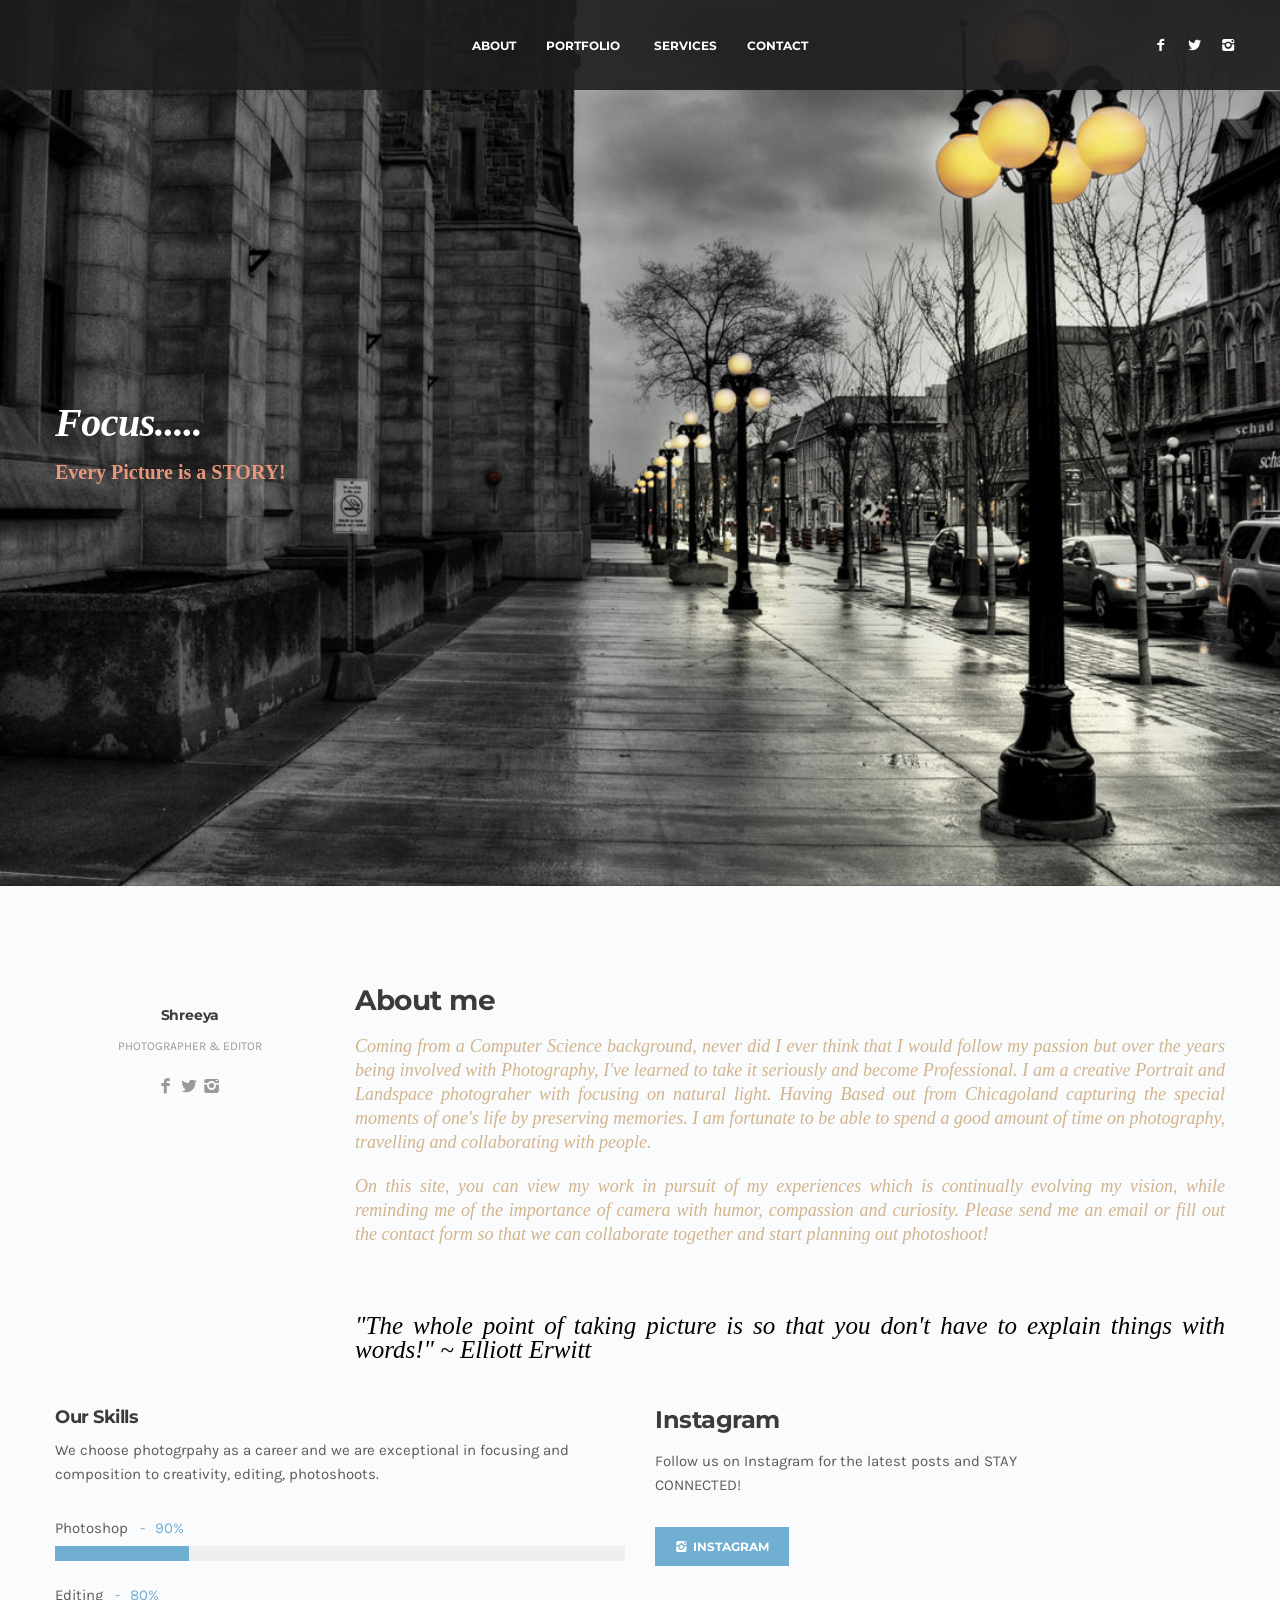
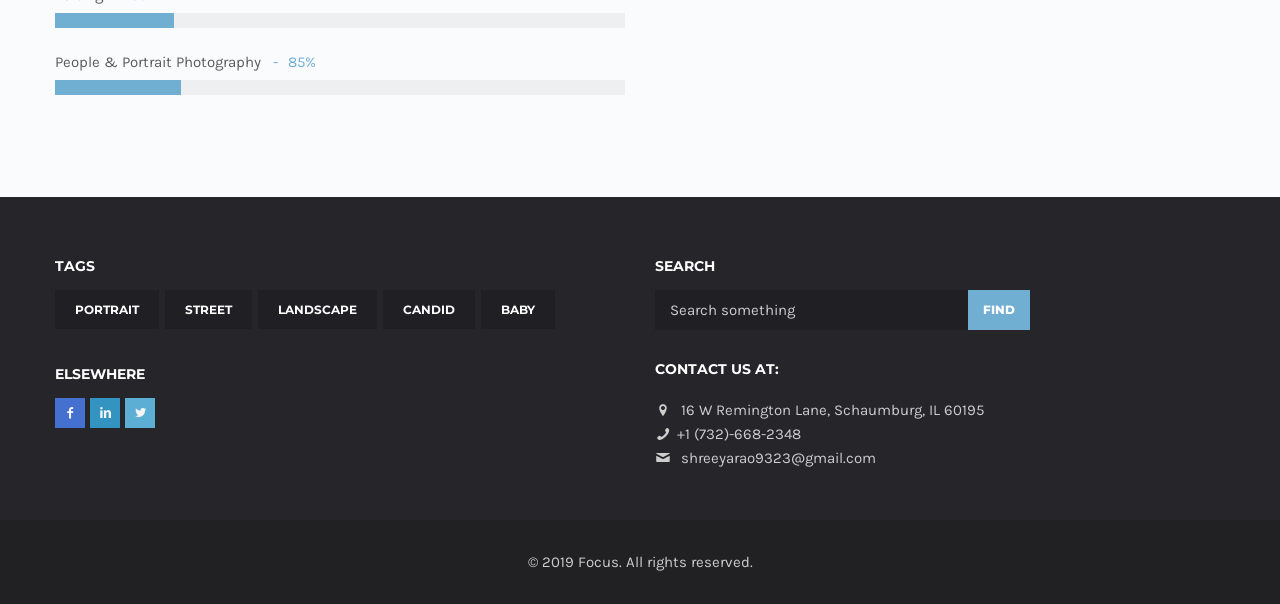
==== index.html @ b7069406 "Update index.html" ====
<!DOCTYPE html>
<html lang="en">
<head>
<meta charset="utf-8">
<meta name="viewport" content="width=device-width, initial-scale=1.0">
<meta name="description" content="">
<meta name="author" content="">
<link rel="shortcut icon" href="style/images/letter.jpg">
<title>Focus</title>
<!-- Bootstrap core CSS -->
<link href="style/css/bootstrap.min.css" rel="stylesheet">
<link href="style/css/plugins.css" rel="stylesheet">
<link href="style.css" rel="stylesheet">
<link href="style/css/color/blue.css" rel="stylesheet">
<link href='http://fonts.googleapis.com/css?family=Montserrat:400,700' rel='stylesheet' type='text/css'>
<link href='http://fonts.googleapis.com/css?family=Karla:400,400italic,700,700italic' rel='stylesheet' type='text/css'>
<link href="style/type/icons.css" rel="stylesheet">
<!-- HTML5 shim and Respond.js for IE8 support of HTML5 elements and media queries -->
<!-- WARNING: Respond.js doesn't work if you view the page via file:// -->
<!--[if lt IE 9]>
<script src="https://oss.maxcdn.com/html5shiv/3.7.2/html5shiv.min.js"></script>
<script src="https://oss.maxcdn.com/respond/1.4.2/respond.min.js"></script>
<![endif]-->
</head>
<body>
<div id="preloader"><div class="textload">Loading</div><div id="status"><div class="spinner"></div></div></div>
<main class="body-wrapper">
  <nav class="navbar solid dark">
    <div class="navbar-header">
      <div class="basic-wrapper"> 
       <div class="navbar-brand"> <a href="index.html"><img src="style/images/logomaker.jpg" srcset="style/images/logomaker.jpg 1x, style/images/logomaker.jpg 2x" class="logo-light" alt="" /><img src="style/images/logomaker.jpg" srcset="style/images/logomaker.jpg 1x, style/images/logomaker.jpg 2x" class="logo-dark" alt="" /></a> </div>
        <a class="btn responsive-menu" data-toggle="collapse" data-target=".navbar-collapse"><i></i></a>
      </div>
      <!-- /.basic-wrapper -->  
    </div>
    <!-- /.navbar-header -->
    <div class="collapse navbar-collapse">
      <ul class="nav navbar-nav">
        <li><a href="index.html">About</a>
        <li class="dropdown"><a href="portfolio.html" class="dropdown-toggle js-activated" data-toggle="dropdown">Portfolio <span class="caret"></span></a>
          <ul class="dropdown-menu">
            <li><a href="portrait.html">PORTRAIT</a></li>
            <li><a href="landscape.html">LANDSCAPE</a></li>
            <li><a href="candid.html">CANDID</a></li>
            <li><a href="baby.html">BABY</a></li>
            <li><a href="street.html">STREET</a></li>
          
          </ul>
        </li>
        <li><a href="services.html">Services </a>
        <li><a href="contact.html">Contact </a>
        </li>
      </ul>
      <!-- /.navbar-nav --> 
    </div>
    <!-- /.navbar-collapse -->
    
    <div class="social-wrapper">
      <ul class="social naked">
        <li><a href="https://www.facebook.com/shreeya.rao.1"><i class="icon-s-facebook"></i></a></li>
        <li><a href="https://twitter.com/shreeyarao9323"><i class="icon-s-twitter"></i></a></li>
        <li><a href="https://www.instagram.com/focus_every_picture_is_a_story/"><i class="icon-s-instagram"></i></a></li>
      </ul>
      <!-- /.social --> 
    </div>
    <!-- /.social-wrapper --> 
  </nav>
  <!-- /.navbar -->
  
  <div class="post-parallax parallax inverse-wrapper parallax1" style="background-image: url(style/images/art/images.jpg);">
    <div class="container inner text-center">
      <div class="headline text-left">
          <h2 style="font-family: Open sans-serif; color:white; font-style: oblique" >Focus.....</h2>
          <p class="lead" style="font-family: Times New Roman; color:darksalmon"><b>Every Picture is a STORY!</b></p>
      </div>
      <!-- /.headline --> 
    </div>
    <!--/.container --> 
  </div>
  <!--/.parallax --> 
  
  
  
  <div class="light-wrapper">
    <div class="container inner">
      <div class="row">
        <div class="col-sm-3 text-center">
              <div class="row grid-view">
                  <figure><img src="style/images/art/aboutme.jpeg" alt="" /></figure>
                    <h6 class="post-title">Shreeya</h6>
                    <div class="meta">Photographer & Editor</div>
                    <p></p>
          <ul class="social naked bigger text-center">
            <li><a href="https://www.facebook.com/shreeya.rao.1"><i class="icon-s-facebook"></i></a></li>
            <li><a href="https://twitter.com/shreeyarao9323"><i class="icon-s-twitter"></i></a></li>
            <li><a href="https://www.instagram.com/focus_every_picture_is_a_story/"><i class="icon-s-instagram"></i></a></li>
          </ul>
        </div>
        <!-- /column -->
            <!-- /column -->
        
        
      </div>
        
        <div class="col-sm-9">
          <h3 class="section-title">About me</h3>
            <p style="text-align: justify; font-style: italic; font-family: Snell Roundhand; font-size: 18px; color: tan"> Coming from a Computer Science background, never did I ever think that I would follow my passion but over the years being involved with Photography, I've learned to take it seriously and become Professional. I am a creative Portrait and Landspace photograher with focusing on natural light. Having Based out from Chicagoland capturing the special moments of one's life by preserving memories. I am fortunate to be able to spend a good amount of time on photography, travelling and collaborating with people.
            </p>
            <p style="text-align: justify; font-style: italic; font-family: Snell Roundhand; font-size: 18px; color: tan"> On this site, you can view my work in pursuit of my experiences which is continually evolving my vision, while reminding me of the importance of camera with humor, compassion and curiosity. Please send me an email or fill out the contact form so that we can collaborate together and start planning out photoshoot!
            
             </p> <br/> <br/>
<p style="font-family: Brush Script MT; font-size: 25px; text-align: justify; font-style: italic; color: black">"The whole point of taking picture is so that you don't have to explain things with words!" ~ Elliott Erwitt</p>
      </div>
      <!--/.row -->
        </div> <br/>
      <div class="divide8"></div>
      <div class="row">
        <div class="col-sm-6">
          <h3>Our Skills</h3>
          <p> We choose photogrpahy as a career and we are exceptional in focusing and composition to creativity, editing, photoshoots.</p>
          <div class="divide10"></div>
          <ul class="progress-list">
            <li>
              <p>Photoshop <em>90%</em></p>
              <div class="progress plain">
                <div class="bar" data-width="90"></div>
              </div>
            </li>
            <li>
              <p>Editing <em>80%</em></p>
              <div class="progress plain">
                <div class="bar" data-width="80"></div>
              </div>
            </li>
            <li>
              <p>People & Portrait Photography <em>85%</em></p>
              <div class="progress plain">
                <div class="bar" data-width="85"></div>
              </div>
            </li>
          </ul>
          <!-- /.progress-list --> 
        </div>
        <!--/column -->
       
          <div class="col-sm-4">
          <h2>Instagram</h2>
          <p>Follow us on Instagram for the latest posts and STAY CONNECTED!</p>
          <div class="divide10"></div>
           <a href="https://www.instagram.com/focus_every_picture_is_a_story/" class="btn btn-icon"><i class="icon-s-instagram"></i> Instagram</a> </div>
        </div>
        <!--/column -->
    
        
        <!--/column -->
      </div>
      <!--/.row --> 
    </div>
    <!--/.container --> 

  
  
  <footer class="footer inverse-wrapper">
    <div class="container inner">
    <div class="row">
        <div class="col-sm-6">
          <div class="widget">
            <h4 class="widget-title">Tags</h4>
            <ul class="tag-list">
              <li><a href="portrait.html" class="btn">Portrait</a></li>
              <li><a href="street.html" class="btn">Street</a></li>
              <li><a href="landscape.html" class="btn">Landscape</a></li>
              <li><a href="candid.html" class="btn">Candid</a></li>
              <li><a href="baby.html" class="btn">Baby</a></li>
            </ul>
          </div>
          <!-- /.widget -->
          
          <div class="widget">
            <h4 class="widget-title">Elsewhere</h4>
            <ul class="social">
              <li><a href="https://www.facebook.com/shreeya.rao.1"><i class="icon-s-facebook"></i></a></li>
              <li><a href="https://www.linkedin.com/in/shreeya-tataji-72ab02a2/"><i class="icon-s-linkedin"></i></a></li>
                <li><a href="https://twitter.com/shreeyarao9323"><i class="icon-s-twitter"></i></a></li>
            </ul>
            <!-- .social --> 
            
          </div>
        </div>
        <!-- /column -->

        <div class="col-sm-4">
          <div class="widget">
            <h4 class="widget-title">Search</h4>
            <form class="searchform" method="get">
              <input type="text" id="s2" name="s" value="Search something" onfocus="this.value=''" onblur="this.value='Search something'">
              <button type="submit" class="btn btn-default">Find</button>
            </form>
          </div>
          <!-- /.widget -->
          <div class="widget">
            <h4 class="widget-title">Contact us at:</h4>
            <p></p>
            <div class="contact-info"> <i class="icon-location"></i> 16 W Remington Lane, Schaumburg, IL 60195<br />
              <i class="icon-phone"></i>+1 (732)-668-2348 <br />
              <i class="icon-mail"></i> <a href="first.last@email.com">shreeyarao9323@gmail.com</a> </div>
          </div>
          <!-- /.widget --> 
          
        </div>
        <!-- /column --> 
      </div>
      
        
      </div>
      <!-- /.row --> 
   
    <!-- .container -->
    
    <div class="sub-footer">
      <div class="container inner">
        <p class="text-center">© 2019 Focus. All rights reserved.</p>
      </div>
      <!-- .container --> 
    </div>
    <!-- .sub-footer --> 
  </footer>
  <!-- /footer --> 
  
</main>
<!--/.body-wrapper --> 
<script src="style/js/jquery.min.js"></script> 
<script src="style/js/bootstrap.min.js"></script> 
<script src="style/js/plugins.js"></script> 
<script src="style/js/classie.js"></script> 
<script src="style/js/jquery.themepunch.tools.min.js"></script> 
<script src="style/js/scripts.js"></script>
</body>
</html>
---- style.css ----
/*-------------------------------------------------------------------------------------
Theme Name:	Lydia
Theme URI: 	http://themes.iki-bir.com/lydia
Version:	1.0.5
Author:		elemis
-------------------------------------------------------------------------------------*/
/*-------------------------------------------------------------------------------------
[TABLE OF CONTENTS]

	00. RESET
	01. GENERAL
	02. BUTTON
	03. NAVBAR
	04. STICKY NAVBAR
	05. REVOLUTION SLIDER
	06. OWL CAROUSEL
	07. SWIPER
	08. CUBE PORTFOLIO
	09. BASIC GALLERY
	10. SLIDE PORTFOLIO
	11. PORTFOLIO POSTS
	12. PARALLAX
	13. VIDEO PARALLAX
	14. BLOG
	15. WIDGETS
	16. THUMBNAIL OVERLAY
	17. PROGRESS BAR
	18. FEATURES
	19. FACTS
	20. TABS
	21. ACCORDION / TOGGLE
	22. PRICING & TABLES
	23. TOOLTIP
	24. TESTIMONIALS
	25. COMMENTS
	26. FORMS
	27. SOCIAL ICONS
	28. FANCYBOX
	29. FONT ICON PAGES
	30. DIVIDERS
	31. RESPONSIVE
	
	font-family: 'Karla', sans-serif;
	font-family: 'Montserrat', sans-serif;
	text: #5b5b5b
	hover: #70aed2
	headings: #3b3b3b
	
-------------------------------------------------------------------------------------*/
/*-----------------------------------------------------------------------------------*/
/*	00. RESET
/*-----------------------------------------------------------------------------------*/
*,
*:before,
*:after {
    -webkit-box-sizing: border-box;
    -moz-box-sizing: border-box;
    box-sizing: border-box;
}
:focus {
    outline: 0 !important
}
.fit-vids-style {
    display: none
}
figure {
    margin: 0;
    padding: 0;
}
figure img {
    height: auto;
    width: 100%;
    max-width: 100%;
}
iframe {
    border: none
}
::selection {
    background: #cee2ef; /* Safari */
    color: #2f2f2f;
}
::-moz-selection {
    background: #cee2ef; /* Firefox */
    color: #2f2f2f;
}
@-webkit-keyframes rotation { 
	from {
	    -webkit-transform: rotate(0deg)
	}
	to {
	    -webkit-transform: rotate(359deg)
	}
}
@-moz-keyframes rotation { 
	from {
	    -moz-transform: rotate(0deg)
	}
	to {
	    -moz-transform: rotate(359deg)
	}
}
@-o-keyframes rotation { 
	from {
	    -o-transform: rotate(0deg)
	}
	to {
	    -o-transform: rotate(359deg)
	}
}
@keyframes rotation { 
	from {
	    transform: rotate(0deg)
	}
	to {
	    transform: rotate(359deg)
	}
}
#preloader {
    position: fixed;
    top: 0;
    left: 0;
    right: 0;
    bottom: 0;
    background-color: #f9f9f9;
    z-index: 9999999;
}
#status {
    width: 40px;
    height: 40px;
    position: absolute;
    left: 50%;
    top: 50%;
    margin: -20px 0 0 -20px;
}
.spinner {
    height: 40px;
    width: 40px;
    position: relative;
    -webkit-animation: rotation .8s infinite linear;
    -moz-animation: rotation .8s infinite linear;
    -o-animation: rotation .8s infinite linear;
    animation: rotation .8s infinite linear;
    border-left: 3px solid rgba(112,174,210,.15);
    border-right: 3px solid rgba(112,174,210,.15);
    border-bottom: 3px solid rgba(112,174,210,.15);
    border-top: 3px solid rgba(112,174,210,.8);
    border-radius: 100%;
}
#preloader .textload {
	width: 100%;
	position: absolute;
	top: calc(50% + 30px);
	left: 0;
	text-transform: uppercase;
	text-align: center;
	color: #70aed2;
	font-family: 'Montserrat', sans-serif;
}
.icon img {
    width: 100%;
    height: 100%;
}
video::-webkit-media-controls-start-playback-button {
    display: none!important;
    -webkit-appearance: none;
}
/*-----------------------------------------------------------------------------------*/
/*	01. GENERAL
/*-----------------------------------------------------------------------------------*/
body {
    overflow-x: hidden;
    font-size: 15px;
    font-weight: normal;
    -webkit-font-smoothing: antialiased;
    -moz-osx-font-smoothing: grayscale;
    -webkit-text-size-adjust: 100%;
    color: #5b5b5b;
    font-family: 'Karla', sans-serif;
    background: #fafbfc;
}
.container {
    padding-right: 0;
    padding-left: 0;
}
body,
li,
address {
    line-height: 24px
}
input,
button,
select,
textarea {
    font-family: inherit;
    font-size: 18px;
    font-weight: normal;
}
p {
    margin: 0 0 20px
}
a {
    color: #70aed2;
    transition: all 150ms ease-in;
}
a.line:hover {
    border-bottom: 1px solid #70aed2;
    transition: all 150ms ease-in;
}
a:hover,
a:focus {
    color: #70aed2;
    text-decoration: none;
}
h1,
h2,
h3,
h4,
h5,
h6 {
    margin-top: 0;
    color: #3b3b3b;
    margin-bottom: 10px;
    font-weight: 700;
    letter-spacing: -0.5px;
    font-family: 'Montserrat', sans-serif;
}
h1 {
    font-size: 28px;
    line-height: 32px;
    margin-bottom: 15px;
}
h2 {
    font-size: 24px;
    line-height: 28px;
    margin-bottom: 15px;
}
h3 {
    font-size: 18px;
    line-height: 22px;
}
h4 {
    font-size: 16px;
    line-height: 20px;
    margin-bottom: 7px;
    letter-spacing: -0.2px;
}
h5 {
	font-size: 15px;
	line-height: 19px;
	letter-spacing: -0.2px;
}
h6 {
	font-size: 14px;
	line-height: 18px;
	letter-spacing: -0.2px;
}
h1.post-title,
h2.post-title {
    font-size: 20px
}
h4.post-title {
    margin-bottom: 3px;
}
.image-grid h4.post-title {
	margin: 0;
}
.post-title a {
    color: #3b3b3b
}
.post-title a:hover {
    color: #70aed2
}
.section-title.text-center {
    text-align: center;
    margin-left: auto;
    margin-right: auto;
}
.section-title {
    font-size: 28px;
    line-height: 28px;
    margin-bottom: 20px;
}
.section-title span {
	color: #70aed2
}
.headline {
	margin-bottom: 0px;
}
.headline h2 {
    font-size: 40px;
    line-height: 45px;
}
.headline p {
    margin: 0;
}
.lead {
	font-size: 20px;
	line-height: 25px;
	font-weight: normal;
}
.inner {
    padding-top: 100px;
    padding-bottom: 80px;
}
.inner2 {
    padding-top: 70px;
    padding-bottom: 70px;
}

.inner3{
   padding-top: 20px;
    padding-bottom: 20px; 
}
footer .inner {
    padding-top: 60px;
    padding-bottom: 50px;
}
.meta,
.meta a,
.more {
    color: #999999;
    font-size: 12px;
    text-transform: uppercase;
}
.more {
	font-size: 13px;
	line-height: 1;
}
.more:after {
	content: "→";
	padding-left: 5px;
}
.meta a:hover,
.more:hover {
	color: #70aed2
}
.meta {
    display: block;
    margin-bottom: 10px;
}
.meta span:before {
    content: "/";
    padding: 0 10px;
    color: #b5b5b5;
}
.meta span:first-child:before {
    display: none
}
.meta.tags {
    margin: 0 !important;
}
.meta.tags a:before {
    content: "#";
    display: inline;
}
h2.post-title + .meta {
	margin-top: -10px;
}
.post h2.post-title + .meta {
	margin-top: 0;
}
.thin {
    width: 85%;
    margin: 0 auto;
}
.light-wrapper {
	background: #fafbfc;
}
.dark-wrapper {
	background: #f2f5f7;
}
.inverse-wrapper {
    background: #26262a;
    color: #cdcdcd;
    position: relative;
}
.sub-footer {
    background: #212124;
}
.sub-footer p {
    margin: 0;
}
.sub-footer .inner {
	padding-top: 30px;
	padding-bottom: 30px;
}
.inverse-wrapper h1,
.inverse-wrapper h2,
.inverse-wrapper h3,
.inverse-wrapper h4,
.inverse-wrapper h5,
.inverse-wrapper h6 {
    color: #fff
}
.inverse-wrapper .section-title.text-center:after {
    color: inherit
}
hr {
    border: 0;
    border-bottom: 1px solid rgba(0,0,0,0.1);
    padding-top: 100px;
    margin-bottom: 100px;
    box-shadow: none;
}
ul {
    padding: 0 0 0 18px
}
ol {
    padding: 0 0 0 20px
}
ul,
ol {
    margin-bottom: 15px
}
ul.circled {
    padding: 0;
    list-style: none;
}
ul.circled li:before {
    content: '●';
    margin-right: 10px;
    font-weight: normal;
    vertical-align: top;
    display: inline-block;
    color: #70aed2;
    font-size: 11px;
}
.col-image {
    padding: 0px;
    position: relative;
}
.col-image .bg-wrapper {
    overflow: hidden;
    position: absolute;
    height: 100%;
    padding: 0px;
    top: 0px;
}
.col-image .inner-col {
    padding-top: 90px;
    padding-bottom: 90px;
}
.bg-holder {
    position: absolute;
    top: 0px;
    left: 0px;
    width: 100%;
    height: 100%;
    background-size: cover !important;
    background-position: center center !important;
}
#map {
    height: 400px
}
.contact-info {
    margin: 0;
    padding: 0;
    list-style: none;
}
.contact-info li {
    display: inline-block;
    margin: 0 10px;
}
.contact-info i {
    margin-right: 7px;
    color: #70aed2;
}
.contact-info a {
    color: inherit
}
.contact-info a:hover {
    color: #70aed2
}
footer .post-list {
    list-style: none;
    margin: 0;
    padding: 0;
}
footer .post-list li {
    margin-top:20px;
}
footer .post-list li:first-child {
    margin: 0;
}
footer .post-list li h6 {
	    font: inherit;
    font-size: 14px;
    line-height: 25px;
    letter-spacing: normal;
    text-transform: none;

    margin: 0;
}
footer .meta {
    color: #838383
}
footer a {
    color: #cdcdcd
}
footer .copyright {
    margin: 0
}
footer .contact-info i,
footer ul.circled li:before {
    color: inherit
}
.alert-success {
    border-color: #c0d6ae
}
.alert-info {
    border-color: #a3d5df
}
.alert-warning {
    border-color: #eddebf
}
.alert-danger {
    border-color: #ddb8be
}
.dropcap {
    font-weight: 800;
    display: block;
    float: left;
    font-size: 49px;
    padding: 0;
    margin: 0;
    margin: 12px 8px 0 0;
    text-transform: uppercase;
}

.classname {
	font-family: 'Montserrat', sans-serif;
}

.classname {
	font-family: 'Karla', sans-serif;
}
/*-----------------------------------------------------------------------------------*/
/*	02. BUTTON
/*-----------------------------------------------------------------------------------*/
.btn,
.vanilla-form label.custom-select span {
    color: #FFF !important;
    background: #70aed2;
    border: 0;
    margin-bottom: 10px;
    margin-right: 4px;
    font-size: 12px;
    line-height: 1;
    padding: 14px 20px 13px;
    font-weight: 700;
    text-shadow: none;
    text-transform: none;
    transition: all 150ms ease-in;
    box-shadow: none;
    border-radius: 0;
    text-transform: uppercase;
    display: inline-block;
    font-family: 'Montserrat', sans-serif;
}
.navigation .btn {
    margin-bottom: 0
}
.btn.btn-large {
    padding: 15px 23px
}
.btn-load-more + .btn-load-more {
    display: none
}
.btn-icon i {
    margin-right: 3px
}
.text-center .btn {
    margin: 0 4px
}
.btn:hover,
.btn:focus,
.btn:active,
.btn.active {
    background: #62a3c8;
    transition: all 150ms ease-in;
    box-shadow: none;
    border-color: transparent;
}
.btn.btn-blue {
    background: #70aed2
}
.btn.btn-purple {
    background: #7e86b5
}
.btn.btn-pink {
    background: #ce8fad
}
.btn.btn-rose {
    background: #c8627f
}
.btn.btn-green {
    background: #71aaaa
}
.btn.btn-forest {
    background: #72b979
}
.btn.btn-aqua {
    background: #62b8c8
}
.btn.btn-lime {
    background: #afca74
}
.btn.btn-brown {
    background: #ad7b4f
}
.btn.btn-red {
    background: #f0676a
}
.btn.btn-orange {
    background: #f67f44
}
.btn-blue:hover,
.btn-blue:focus,
.btn-blue:active,
.btn-blue.active {
    background: #62a3c8 !important
}
.btn-purple:hover,
.btn-purple:focus,
.btn-purple:active,
.btn-purple.active {
    background: #6e76a1 !important
}
.btn-pink:hover,
.btn-pink:focus,
.btn-pink:active,
.btn-pink.active {
    background: #bb7d9a !important
}
.btn-rose:hover,
.btn-rose:focus,
.btn-rose:active,
.btn-rose.active {
    background: #b75772 !important
}
.btn-green:hover,
.btn-green:focus,
.btn-green:active,
.btn-green.active {
    background: #619b9b !important
}
.btn-forest:hover,
.btn-forest:focus,
.btn-forest:active,
.btn-forest.active {
    background: #62a969 !important
}
.btn-aqua:hover,
.btn-aqua:focus,
.btn-aqua:active,
.btn-aqua.active {
    background: #51a7b6 !important
}
.btn-lime:hover,
.btn-lime:focus,
.btn-lime:active,
.btn-lime.active {
    background: #9eb963 !important
}
.btn-brown:hover,
.btn-brown:focus,
.btn-brown:active,
.btn-brown.active {
    background: #996d46 !important
}
.btn-red:hover,
.btn-red:focus,
.btn-red:active,
.btn-red.active {
    background: #e45558 !important
}
.btn-orange:hover,
.btn-orange:focus,
.btn-orange:active,
.btn-orange.active {
    background: #ea6928 !important
}
/*-----------------------------------------------------------------------------------*/
/*	03. NAVBAR
/*-----------------------------------------------------------------------------------*/
.navbar {
    z-index: 9998;
    border: 0;
    border-radius: 0;
    min-height: inherit;
    width: 100%;
    position: fixed;
    top: 0;
    left: 0;
    margin: 0;
    height: 90px;
    background: transparent;  
    transition: all 0.3s;
    font-family: 'Montserrat', sans-serif;
}
.container>.navbar-header {
    margin-left: 0 !important;
    margin-right: 0 !important;
}
.navbar .navbar-brand {
    padding: 0;
    float: none;
    height: auto;
    position: relative;
    box-shadow: none;
    margin: 0 !important;  
}
.navbar .navbar-brand a {
    transition: none;  
}
.navbar .navbar-collapse {
    padding-right: 0;
    padding-left: 0;
    float: none;
    text-align: center;
    width: 100%;   
}
.navbar .navbar-nav {
    float: none;  
    pointer-events: none;
}
.navbar .navbar-nav > li {
    float: none;
    pointer-events: all;
}
.navbar .navbar-nav > li > a {
    padding: 0;
    font-size: 12px;
    font-weight: 700;
    transition: all 150ms ease-in;
    text-transform: uppercase;
    line-height: 1;
    color: #FFF !important;
    position: relative;  
}
.navbar.light .navbar-nav > li > a,
.navbar.light .btn.responsive-menu {
    color: #3b3b3b !important;
}
.navbar .navbar-nav > li > a:focus,
.navbar .nav > li > a:hover,
.navbar .nav > li.current > a {
    background: none; 
}
.navbar .nav > li.current > a,
.navbar .navbar-nav > li > a:focus,
.navbar .nav > li > a:hover {
    color: #70aed2 !important 
}
.navbar .dropdown-menu {
    padding: 0;
    margin: 0;
    min-width: 150px;
    border: none;
    background: none;
    border-radius: 0;
    box-shadow: none;
    padding-top: 15px;   
}
.navbar .dropdown-menu li {
    background: #26262a;
    border: none;
    border-top: 1px solid rgba(255,255,255,0.08);
}
.navbar .dropdown-menu li:first-child {
    border-top: 2px solid #70aed2
}
.navbar .dropdown-menu li a {
    background: none;
    border: none;
    color: #fff;
    font-size: 11px;
    font-weight: 700;
    letter-spacing: 0;
    text-transform: uppercase;
    padding: 15px 20px 15px;
    line-height: 1;
}
.navbar .dropdown-menu li a:hover,
.navbar .dropdown-menu li a.active {
    padding: 15px 20px 15px;
    filter: none;
    line-height: 1;
}
.navbar .dropdown-menu li a:hover,
.navbar .dropdown-menu li a.active,
.navbar .nav .open > a,
.navbar .nav .open > a:hover,
.navbar .nav .open > a:focus,
.navbar .dropdown-menu > li > a:hover,
.navbar .dropdown-menu > li > a:focus,
.navbar .dropdown-submenu:hover > a,
.navbar .dropdown-submenu:focus > a,
.navbar .dropdown-menu > .active > a,
.navbar .dropdown-menu > .active > a:hover,
.navbar .dropdown-menu > .active > a:focus {
    background: none;
    color: #70aed2;
}
.navbar .nav > li > .dropdown-menu:after {
    display: none
}
.navbar .dropdown-menu > li > a:hover,
.navbar .dropdown-menu > li > a:focus,
.navbar .dropdown-submenu:hover > a,
.navbar .dropdown-submenu:focus > a,
.navbar .dropdown-menu > .active > a,
.navbar .dropdown-menu > .active > a:hover,
.navbar .dropdown-menu > .active > a:focus {
    filter: progid:DXImageTransform.Microsoft.gradient(enabled = false)
}
.caret {
    border-top: 4px solid
}
/* Responsive Menu Button */
.btn.responsive-menu {
    padding: 0;
    margin: 0;
    display: none;
    text-align: center;
    font-size: 22px;
    background: none;
    position: relative;
    z-index: 999999;
}
.btn.responsive-menu:hover,
.btn.responsive-menu:focus,
.btn.responsive-menu:active,
.btn.responsive-menu.active {
	background: none !important
}
.btn.responsive-menu i {
    margin: 0
}
.btn.responsive-menu i:before {
    content: '\f0c9';
    font-family: 'fontello';
    display: inline-block;
    font-style: normal;
    font-weight: normal;
    margin-right: 0;
    text-align: center;
}
.btn.responsive-menu.opn i:before {
    content: '\e819'
}
/*-----------------------------------------------------------------------------------*/
/*	04. STICKY NAVBAR
/*-----------------------------------------------------------------------------------*/
.navbar.fixed {
    background: rgba(29,29,33,0.8) !important;
    height: 70px;
}
.navbar.solid {
    background: rgba(29,29,33,0.9);
}
.navbar.solid.light {
	background: #FFF;
}
.navbar.fixed.light {
	background: rgba(255,255,255,0.9) !important;
	border-bottom: 1px solid rgba(29,29,33,0.12);
}
.navbar .navbar-brand img.logo-dark,
.navbar.solid.dark .navbar-brand img.logo-dark,
.navbar.solid.light .navbar-brand img.logo-light {
    display: none
}
.navbar .navbar-brand img.logo-light,
.navbar.solid.light .navbar-brand img.logo-dark,
.navbar.solid.dark .navbar-brand img.logo-light {
    display: inline-block
}
.navbar.fixed.light .navbar-brand img.logo-light {
    display: none
}
.navbar.fixed.light .navbar-brand img.logo-dark {
    display: inline-block
}
.navbar.fixed .navbar-collapse {
    line-height: 70px;
}
/*-----------------------------------------------------------------------------------*/
/*	05. REVOLUTION SLIDER
/*-----------------------------------------------------------------------------------*/
.tp-fullwidth-container,
.tp-fullscreen-container,
.tp-banner-container {
    width: 100% !important;
    position: relative;
    padding: 0;
}
.revolution {
    z-index: 998
}
.revolution.tp-banner-container {
	z-index: 996;
}
.revolution btn {
    font-size: 13px
}
.revolution ul {
    display: none;
    margin: 0;
    list-style: none;
}
.revolution .tp-caption h1 {
    margin: 0;
}
.revolution .tp-caption {
    color: #efefef
}
.revolution .tp-caption.large {
    font-size: 55px;
    line-height: 65px;
    font-weight: 700;
    font-family: 'Montserrat', sans-serif;
}
.revolution .tp-caption.medium {
    font-size: 28px;
    line-height: 36px;
}
.tp-leftarrow.default,
.tp-rightarrow.default {
    z-index: 100;
    cursor: pointer;
    position: relative;
    top: 50% !important;
    -webkit-transition: all 150ms ease-in;
    -o-transition: all 150ms ease-in;
    -moz-transition: all 150ms ease-in;
    color: rgba(255,255,255,0.75);
    padding: 0;
    text-align: center;
    font-size: 40px;
    line-height: 1;
}
.tparrows:before {
    font-family: 'fontello';
    font-style: normal;
    font-weight: normal;
    speak: none;
    display: inline-block;
    text-decoration: inherit;
    text-align: center;
    vertical-align: middle;
}
.tp-leftarrow.default {
    margin-left: 20px;
}
.tp-rightarrow.default {
    margin-right: 20px;
}
.tp-leftarrow.default:before {
    content: '\e765';
}
.tp-rightarrow.default:before {
    content: '\e766';
}
.tparrows:hover {
    color: rgba(255,255,255,1);
}
.tp-bullets {
    bottom: 30px !important
}
.tp-bullets.simplebullets.round .bullet {
    margin-left: 5px;
    border-radius: 100%;
    border: 2px solid rgba(255,255,255,0.9);
    width: 14px;
    height: 14px;
    transition: all 150ms ease-in;
    background: none;
}
.tp-bullets.simplebullets.round .bullet.selected,
.tp-bullets.simplebullets.round .bullet:hover {
    background: rgba(255,255,255,0.9)
}
.tp-bullets.hidebullets {
    -ms-filter: "progid:DXImageTransform.Microsoft.Alpha(Opacity=0)";
    -moz-opacity: 0;
    -khtml-opacity: 0;
    opacity: 0;
}
.tp-loader.spinner0 {
    background: none !important;
    height: 40px;
    width: 40px;
    -webkit-animation: rotation .8s infinite linear;
    -moz-animation: rotation .8s infinite linear;
    -o-animation: rotation .8s infinite linear;
    animation: rotation .8s infinite linear;
    border-left: 3px solid rgba(112,174,210,.15);
    border-right: 3px solid rgba(112,174,210,.15);
    border-bottom: 3px solid rgba(112,174,210,.15);
    border-top: 3px solid rgba(112,174,210,.8);
    border-radius: 100%;
    margin: -20px -20px;
    top: 50%;
    left: 50%;
    z-index: 1000;
    position: absolute;
    box-shadow: none;
    -webkit-box-shadow: none;
}
.tp-bannertimer {
    width: 100%;
    height: 10px;
    background: url(style/images/timer.png);
    position: absolute;
    z-index: 200;
}
.tp-dottedoverlay.twoxtwo {
    background: rgba(29,29,33,0.4)
}
/*-----------------------------------------------------------------------------------*/
/* 	06. OWL CAROUSEL
/*-----------------------------------------------------------------------------------*/
.owl-carousel {
    position: relative
}
.owl-carousel .item {
    padding-bottom: 1px;
}
.owl-controls .owl-nav {
    position: absolute;
    top: 50%;
    margin-top: -13px;
    width: 100%;
}
.carousel.portfolio .owl-nav {
    margin: 0;
    top: 110px;
}
.carousel.blog .owl-nav {
    margin: 0;
    top: 106px;
}
.owl-carousel .owl-item .steps-item .icon img {
    width: auto;
    margin: 0 auto;
}
.owl-nav .owl-prev,
.owl-nav .owl-next {
    z-index: 100;
    cursor: pointer;
    position: absolute;
    transition: all 150ms ease-in;
    background: none;
    color: rgba(255,255,255,0.75);
    font-size: 35px;
    width: auto;
    height: auto;
}
.owl-nav .owl-prev:before,
.owl-nav .owl-next:before {
    font-family: 'fontello';
    font-style: normal;
    font-weight: normal;
    speak: none;
    display: inline-block;
    text-decoration: inherit;
    text-align: center;
}
.owl-carousel .owl-nav .owl-prev {
    left: 15px
}
.owl-carousel .owl-nav .owl-next {
    left: auto;
    right: 15px;
}
.owl-nav .owl-prev:before {
    content: '\e765';
}
.owl-nav .owl-next:before {
    content: '\e766';
}
.owl-nav .owl-prev:hover,
.owl-nav .owl-next:hover {
    color: rgba(255,255,255,1);
}
.owl-theme .owl-controls {
    margin-top: 10px;
    text-align: center;
    -webkit-tap-highlight-color: transparent;
}
.clients .owl-controls,
.blog-carousel .owl-controls {
	margin: 0;
}
.owl-theme .owl-dots {
    pointer-events: auto;
    position: absolute;
    width: 100%;
    bottom: 10px;
    cursor: pointer;
    z-index: 2;
    transition: all 150ms ease-in;
}
.owl-theme .owl-dots .owl-dot {
    display: inline-block;
    zoom: 1;
    *display: inline;
}
.owl-theme .owl-dots .owl-dot span {
    margin: 0 3px;
    display: block;
    border-radius: 100%;
    border: 2px solid rgba(255,255,255,0.9);
    width: 14px;
    height: 14px;
    transition: all 150ms ease-in;
}
.owl-theme .owl-dots .owl-dot.active span,
.owl-theme .owl-dots .owl-dot:hover span {
    background: rgba(255,255,255,0.9)
}
figure .link-out {
    position: absolute;
    right: 10px;
    bottom: 10px;
    background: rgba(0,0,0,0.45);
    color: #f7f7f7;
    line-height: 1;
    padding: 10px;
    font-weight: 300;
    opacity: 0;
}
figure:hover .link-out {
    opacity: 1
}
figure .link-out:hover {
    background: rgba(0,0,0,0.7);
    color: #f7f7f7;
}
/*-----------------------------------------------------------------------------------*/
/*	07. SWIPER
/*-----------------------------------------------------------------------------------*/
.swiper-container {
    margin: 0 auto;
    position: relative;
    overflow: hidden;
    -webkit-backface-visibility: hidden;
    -moz-backface-visibility: hidden;
    -ms-backface-visibility: hidden;
    -o-backface-visibility: hidden;
    backface-visibility: hidden;
    z-index: 1;
    -webkit-box-sizing: content-box;
    -moz-box-sizing: content-box;
    box-sizing: content-box;
}
.swiper {
    position: relative;
    width: 100%;
    -webkit-transition-property: -webkit-transform, left, top;
    -webkit-transition-duration: 0s;
    -webkit-transform: translate3d(0px,0,0);
    -webkit-transition-timing-function: ease;
    -moz-transition-property: -moz-transform, left, top;
    -moz-transition-duration: 0s;
    -moz-transform: translate3d(0px,0,0);
    -moz-transition-timing-function: ease;
    -o-transition-property: -o-transform, left, top;
    -o-transition-duration: 0s;
    -o-transform: translate3d(0px,0,0);
    -o-transition-timing-function: ease;
    -o-transform: translate(0px,0px);
    -ms-transition-property: -ms-transform, left, top;
    -ms-transition-duration: 0s;
    -ms-transform: translate3d(0px,0,0);
    -ms-transition-timing-function: ease;
    transition-property: transform, left, top;
    transition-duration: 0s;
    transform: translate3d(0px,0,0);
    transition-timing-function: ease;
    -webkit-box-sizing: content-box;
    -moz-box-sizing: content-box;
    box-sizing: content-box;
}
.swiper-free-mode > .swiper {
    -webkit-transition-timing-function: ease-out;
    -moz-transition-timing-function: ease-out;
    -ms-transition-timing-function: ease-out;
    -o-transition-timing-function: ease-out;
    transition-timing-function: ease-out;
    margin: 0 auto;
}
.swiper .item {
    float: left
}
.swiper-wp8-horizontal {
    -ms-touch-action: pan-y
}
.swiper-wp8-vertical {
    -ms-touch-action: pan-x
}
.swiper-container {
    width: 100%;
    height: 500px;
}
.swiper-container.gallery {
    height: 500px
}
.swiper .item {
    height: 100%;
    -webkit-box-sizing: content-box;
    -moz-box-sizing: content-box;
    box-sizing: content-box;
}
.swiper-wrapper {
    position: relative;
    -webkit-box-sizing: content-box;
    -moz-box-sizing: content-box;
    box-sizing: content-box;
}
.swiper-wrapper .arrow-left,
.swiper-wrapper .arrow-right {
    z-index: 100;
    cursor: pointer;
    position: absolute;
    top: 50% !important;
    -webkit-transition: all 200ms ease-in;
    -o-transition: all 200ms ease-in;
    -moz-transition: all 200ms ease-in;
    color: rgba(255,255,255,0.75);
    font-size: 40px;
    margin-top: -19px;
    text-align: center;
}
.swiper-wrapper .arrow-left:before,
.swiper-wrapper .arrow-right:before {
    font-family: 'fontello';
    font-style: normal;
    font-weight: normal;
    speak: none;
    display: inline-block;
    text-decoration: inherit;
    text-align: center;
}
.swiper-wrapper .arrow-left {
    left: 15px
}
.swiper-wrapper .arrow-right {
    right: 15px
}
.swiper-wrapper .arrow-left:before {
    content: '\e765'
}
.swiper-wrapper .arrow-right:before {
    content: '\e766'
}
.swiper-wrapper .arrow-left:hover,
.swiper-wrapper .arrow-right:hover {
    color: rgba(255,255,255,1);
}
/*-----------------------------------------------------------------------------------*/
/* 	08. CUBE PORTFOLIO
/*-----------------------------------------------------------------------------------*/
.cbp-panel {
    max-width: none;
}
.cbp a {
    transition: none
}
.cbp .post-title a {
    transition: all 150ms ease-in
}
.cbp-below .cbp-popup-content {
	padding-top: 20px;
}
.cbp-below .cbp-popup-navigation {
	top: 20px;
}
.cbp-filter-container {
    display: block;
    margin-bottom: 30px;
}
.sfilter .sticky-filter {
	border-bottom: 1px solid rgba(29,29,33,0.10);
}
.sticky-filter ul {
	margin: 0;
	padding: 20px 0;
}
.cbp-filter-container .cbp-filter-item,
.sticky-filter ul li {
    display: inline-block;
    font-family: 'Montserrat', sans-serif;
    text-transform: uppercase;
    font-size: 13px;
    font-weight: bold;
    transition: all 200ms ease-in;
    cursor: pointer;
    color: #3b3b3b;
}
.sticky-filter ul li a {
    color: inherit;
}
.cbp-filter-container .cbp-filter-item:before,
.sticky-filter ul li:before {
    display: inline-block;
    content: "/";
    padding: 0 25px 0 19px;
    color: rgba(0,0,0,0.2);
}
.cbp-filter-container .cbp-filter-item:first-child:before,
.sticky-filter ul li:first-child:before {
    display: none
}
.cbp-filter-container .cbp-filter-item:hover,
.cbp-filter-container .cbp-filter-item.cbp-filter-item-active,
.sticky-filter ul li a:hover,
.sticky-filter ul li.current a {
    color: #70aed2 !important;
}
.cbp-caption-fadeIn .cbp-caption-activeWrap {
    background: #202020;
    background: rgba(29,29,33,0.8);
    transition: all 0.4s;
}
.cbp-caption-fadeIn .cbp-caption-activeWrap {
    top: 0;
}
.cbp-singlePageInline-active {
 	opacity: 1 !important; 
}
.cbp-singlePageInline-active .cbp-caption-activeWrap {
    opacity: 1;
}
.cbp-l-caption-title,
.cbp-l-caption-desc {
    font: inherit
}
.cbp-l-caption-title {
    font-size: 13px;
    font-family: 'Montserrat', sans-serif;
	text-transform: uppercase;
	letter-spacing: normal;
	color: #FFF;
	font-weight: bold;
}
.cbp-l-caption-title .cbp-plus,
.cbp-l-caption-title .cbp-link {
    font-size: 32px;
    color: #efefef;
	font-weight: normal;
}
.cbp-l-caption-title .cbp-plus:before,
.cbp-l-caption-title .cbp-link:before {
    font-family: 'budicon';
    content: '\e04e';
    display: block;
}
.cbp-l-caption-title .cbp-link:before {
    content: '\e004';
}
a.cbp-caption .cbp-l-caption-title {
	transform: translate3d(0,-10px,0);
    transition: 0.35s ease-in;
}
a.cbp-caption:hover .cbp-l-caption-title {
	transform: translate3d(0,0,0);
}
.cbp-popup-content {
	background: #f2f5f7;
}
.cbp-l-inline {
    padding: 0;
    margin: 60px 0 60px 0;
    background: none;
}
.cbp-popup-navigation {
    left: 50%;
    margin-left: -20px;
    right: auto;
    z-index: 10000;
}
.cbp-popup-singlePageInline .cbp-popup-close {
    background: none;
    top: 0;
    right: auto;
    color: #5f5f5f !important;
    text-align: center;
    display: table;
    font-size: 18px;
    z-index: 10000;
    transition: all 150ms ease-in;
    background: rgba(29,29,33,0.07);
    border-bottom-left-radius: 4px;
    border-bottom-right-radius: 4px;
    width: 42px;
    height: 40px;
}
.cbp-popup-singlePageInline .cbp-popup-close:hover {
    opacity: 1;
    background: rgba(29,29,33,0.12)
}
.cbp-popup-singlePageInline .cbp-popup-close:before {
    font-family: 'fontello';
    content: "\e819";
    vertical-align: middle;
    display: table-cell;
}
.cbp-panel {
    width: 100%
}
.cbp-popup-singlePageInline:before {
    position: absolute;
    top: 0;
    left: 0;
    right: 0;
    bottom: 0;
    margin: auto;
    z-index: 2;
    content: '';
    width: 40px;
    height: 40px;
    border-left: 3px solid rgba(112,174,210,.15);
    border-right: 3px solid rgba(112,174,210,.15);
    border-bottom: 3px solid rgba(112,174,210,.15);
    border-top: 3px solid rgba(112,174,210,.8);
    border-radius: 100%;
    animation: rotation .8s infinite linear;
    -webkit-animation: rotation .8s infinite linear;
    opacity: 1;
}
.sticky-filter {
    width: 100%;
    text-align: center;
    overflow: hidden;
    z-index: 2;
}
/*-----------------------------------------------------------------------------------*/
/*	09. BASIC GALLERY
/*-----------------------------------------------------------------------------------*/
.basic-gallery {
    display: block;
    padding: 0;
    margin: 0;
    width: 100%;
}
.basic-gallery li {
    display: block;
    width: 100%;
    margin-top: 50px;
}
.basic-gallery li:first-child {
    margin-top: 0
}
.basic-gallery li img {
    display: inline;
    max-width: 100%;
}
/*-----------------------------------------------------------------------------------*/
/* 	10. SLIDE PORTFOLIO
/*-----------------------------------------------------------------------------------*/
body.overflow-hidden {
  overflow: hidden !important;
}
img {
  max-width: 100%;
}
.cd-container {
  width: 90%;
  max-width: 1200px;
  margin: 0 auto;
}
.cd-container::after {
  content: '';
  display: table;
  clear: both;
}
main {
  position: relative;
  z-index: 2;
  -webkit-transition-property: -webkit-transform;
  -moz-transition-property: -moz-transform;
  transition-property: transform;
  -webkit-transition-duration: 0.3s;
  -moz-transition-duration: 0.3s;
  transition-duration: 0.3s;
}
main.slide-out {
  -webkit-transform: translateX(-320px);
  -moz-transform: translateX(-320px);
  -ms-transform: translateX(-320px);
  -o-transform: translateX(-320px);
  transform: translateX(-320px);
}
main.slide-out .slide-portfolio-overlay {
  display: block;
  -webkit-animation: cd-fade-in 0.3s;
  -moz-animation: cd-fade-in 0.3s;
  animation: cd-fade-in 0.3s;
}
@media only screen and (min-width: 768px) {
  main.slide-out {
    -webkit-transform: translateX(-700px);
    -moz-transform: translateX(-700px);
    -ms-transform: translateX(-700px);
    -o-transform: translateX(-700px);
    transform: translateX(-700px);
  }
}
@media only screen and (min-width: 1200px) {
  main.slide-out {
    -webkit-transform: translateX(-1000px);
    -moz-transform: translateX(-1000px);
    -ms-transform: translateX(-1000px);
    -o-transform: translateX(-1000px);
    transform: translateX(-1000px);
  }
}
.no-touch #slide-portfolio li:hover {
  box-shadow: 0 0 10px rgba(92, 75, 81, 0.3);
}
.no-touch #slide-portfolio li:hover .cd-img-overlay {
  opacity: 1;
}
#slide-portfolio figure {
  position: relative;
}
#slide-portfolio img {
  display: block;
  width: 100%;
}
.slide-portfolio-item-content {
  position: fixed;
  top: 0;
  right: 0;
  width: 320px;
  height: 100%;
  overflow-y: auto;
  -webkit-overflow-scrolling: touch;
  z-index: 1;
  -webkit-transform: translateX(320px);
  -moz-transform: translateX(320px);
  -ms-transform: translateX(320px);
  -o-transform: translateX(320px);
  transform: translateX(320px);
  -webkit-transition-property: -webkit-transform;
  -moz-transition-property: -moz-transform;
  transition-property: transform;
  -webkit-transition-duration: 0.3s;
  -moz-transition-duration: 0.3s;
  transition-duration: 0.3s;
}
.slide-portfolio-item-content .slide-portfolio-item-detail {
    padding: 0 20px 0 20px;
  }
.slide-portfolio-item-content.slide-in {
  -webkit-transform: translateX(0);
  -moz-transform: translateX(0);
  -ms-transform: translateX(0);
  -o-transform: translateX(0);
  transform: translateX(0);
}
@media only screen and (min-width: 768px) {
  .slide-portfolio-item-content {
    width: 700px;
    -webkit-transform: translateX(700px);
    -moz-transform: translateX(700px);
    -ms-transform: translateX(700px);
    -o-transform: translateX(700px);
    transform: translateX(700px);
  }
  .slide-portfolio-item-content .slide-portfolio-item-detail {
    padding: 0 50px 0 50px;
  }
}
@media only screen and (min-width: 1200px) {
  .slide-portfolio-item-content {
    width: 1000px;
    -webkit-transform: translateX(1000px);
    -moz-transform: translateX(1000px);
    -ms-transform: translateX(1000px);
    -o-transform: translateX(1000px);
    transform: translateX(1000px);
  }
  .slide-portfolio-item-content .slide-portfolio-item-detail {
    padding: 0 100px 0 100px;
  }
  .no-cssgradients .slide-portfolio-item-content .slide-portfolio-item-detail {
    -webkit-transform: translateY(0);
    -moz-transform: translateY(0);
    -ms-transform: translateY(0);
    -o-transform: translateY(0);
    transform: translateY(0);
  }
}
.slide-portfolio-item-content-close {
  width: 32px;
  height: 32px;
  overflow: hidden;
  position: fixed;
  top: 10px;
  right: 10px;
  background: none;
  font-size: 25px;
  white-space: nowrap;
  z-index: 3;
  display: none;
}
.slide-portfolio-item-content-close {
   color: rgba(29,29,33,0.8); 
}
.slide-portfolio-item-content-close:hover {
   color: rgba(29,29,33,1); 
}
.slide-portfolio-item-content-close.is-visible {
  display: block;
  -webkit-animation: cd-move-in 1.2s;
  -moz-animation: cd-move-in 1.2s;
  animation: cd-move-in 1.2s;
}
@media only screen and (min-width: 1200px) {
  .slide-portfolio-item-content-close {
    right: 20px;
    top: 20px;
  }
}
.slide-portfolio-overlay {
  position: absolute;
  top: 0;
  left: 0;
  width: 100%;
  height: 100%;
  background: rgba(29,29,33,0.8);
  cursor: pointer;
  display: none;
  z-index: 9999;
}
@-webkit-keyframes cd-fade-in {
  0% {
    opacity: 0;
  }
  100% {
    opacity: 1;
  }
}
@-moz-keyframes cd-fade-in {
  0% {
    opacity: 0;
  }
  100% {
    opacity: 1;
  }
}
@keyframes cd-fade-in {
  0% {
    opacity: 0;
  }
  100% {
    opacity: 1;
  }
}
@-webkit-keyframes cd-move-in {
  0% {
    -webkit-transform: translateX(100px);
  }
  100% {
    -webkit-transform: translateX(0);
  }
}
@-moz-keyframes cd-move-in {
  0% {
    -moz-transform: translateX(100px);
  }
  100% {
    -moz-transform: translateX(0);
  }
}
@keyframes cd-move-in {
  0% {
    -webkit-transform: translateX(100px);
    -moz-transform: translateX(100px);
    -ms-transform: translateX(100px);
    -o-transform: translateX(100px);
    transform: translateX(100px);
  }
  100% {
    -webkit-transform: translateX(0);
    -moz-transform: translateX(0);
    -ms-transform: translateX(0);
    -o-transform: translateX(0);
    transform: translateX(0);
  }
}
/*-----------------------------------------------------------------------------------*/
/* 	11. PORTFOLIO POSTS
/*-----------------------------------------------------------------------------------*/
.items-wrapper {
    text-align: center
}
.items {
	padding: 0;
	margin: 0;
	list-style: none;
}
.image-grid .item {
    float: left
}
.image-grid.col5 .item {
    margin-bottom: 10px;
    width: 20%;
    padding-right: 10px;
}
.image-grid.col3 .items-wrapper{
    margin-bottom: -20px;
    margin-right: -20px;
}
.image-grid.col3 .item {
    margin-bottom: 20px;
    width: 33.33339%;
    padding-right: 20px;
}
.image-grid figure {
	margin: 0;
}
.widget .image-grid.col3 .items-wrapper{
    margin-bottom: -5px;
    margin-right: -5px;
}
.widget .image-grid.col3 .item {
    margin-bottom: 5px;
    width: 33.33339%;
    padding-right: 5px;
}
.item-details {
    padding: 0;
    margin: 0 0 30px 0;
    list-style: none;
}
.item-details li {
    margin-top: 10px;
    padding-top: 10px;
    border-top: 1px solid rgba(0,0,0,0.1);
}
.item-details li:first-child {
    margin-top: 0px;
    padding-top: 0px;
    border-top: 0;
}
.item-details li strong {
    font-weight: normal;
    color: #70aed2;
    padding-right: 3px;
}
/*-----------------------------------------------------------------------------------*/
/*	12. PARALLAX
/*-----------------------------------------------------------------------------------*/
.parallax {
    background: url(style/images/art/parallax1.jpg) fixed no-repeat center center;
    background-size: cover;
    position: relative;
    z-index: 1;
    border-bottom: 1px solid rgba(0,0,0,0.1);
    color: #FFF !important
}
.parallax .main {
    margin-bottom: -10px
}
.parallax .inner {
    padding-top: 300px;
    padding-bottom: 300px;
}
.parallax.mobile {
    background-attachment: scroll !important
}
.parallax.parallax1 {
    background-image: url(style/images/art/parallax1.jpg)
}
.parallax.parallax2 {
    background-image: url(style/images/art/parallax2.jpg)
}
.parallax.parallax3 {
    background-image: url(style/images/art/parallax3.jpg)
}
.post-parallax .inner {
    padding: 400px 0 400px 0;
}
/*-----------------------------------------------------------------------------------*/
/* 	13. VIDEO PARALLAX
/*-----------------------------------------------------------------------------------*/
video {
    width: 100%;
    height: 100%;
    display: inline-block;
    vertical-align: baseline;
}
.video-wrap {
    height: 100%;
    width: 100%;
}
#video-office {
    background: url('style/video/nyc.jpg') scroll no-repeat center center;
    background-size: cover;
}
.content-overlay {
    position: relative;
    z-index: 20;
    width: 100%;
    height: 100%;
    padding-top: 210px;
    background: rgba(29,29,33,0.5);
}
.outer-wrap {
    height: 500px
}
/*-----------------------------------------------------------------------------------*/
/*	14. BLOG
/*-----------------------------------------------------------------------------------*/
.no-sidebar {
    margin: 0 auto;
    width: 720px;
}
.classic-view .meta {
	margin-bottom: 15px;
}
.grid-view hr {
    padding-top: 20px;
    margin-bottom: 50px;
}
.pagination {
    display: block;
    margin: 0;
    overflow: hidden;
    border-radius: 0;
    padding-bottom: 3px;
}
.pagination ul {
    -webkit-box-shadow: none;
    -moz-box-shadow: none;
    box-shadow: none;
    list-style: none;
    padding: 0;
    margin: 0;
    font-family: 'Montserrat', sans-serif;
}
.pagination ul > li {
    display: inline-block;
    margin-right: 2px;
}
.pagination ul > li > a,
.pagination ul > li > span {
    float: none
}
.pagination ul > li > a {
    background: #FFF;
    font-size: 14px;
    color: #3b3b3b;
    font-weight: 700;
    display: inline-block;
    padding: 9px 18px;
    box-shadow: 0 2px 0 rgba(0, 0, 0, 0.07);
}
.pagination ul > li:first-child > a,
.pagination ul > li:last-child > a {

}
.pagination ul > li > a:hover,
.pagination ul > li > a:focus,
.pagination ul > .active > a,
.pagination ul > .active > span {
	color: #70aed2
}
.about-author {
    position: relative;
    padding: 0 0 0 180px;
}
.about-author .author-image {
    position: absolute;
    top: 0;
    left: 0;
}
.post .box {
    margin-bottom: 30px;
    padding-bottom: 15px;
}
.box {
    background: #FFF;
    padding: 30px;
    box-shadow: 0 2px 0 rgba(29,29,33,0.07);
}
.image-grid .box {
	padding: 20px
}
.box figure.main {
    margin: 20px -30px
}
.box .main {
    margin: 0 -30px 30px -30px !important
}
.classic-view .gallery-wrapper {
    margin-bottom: 20px
}
.post-footer {
	margin: 0 0 15px 0;
	padding-top: 5px;
}
.classic-view .post-title {
    margin-bottom: 5px;
    line-height: 20px;
}
.box {
	position: relative;
}
.post .box .post-title {
	margin-top: 5px;
}
.box .category {
	position: absolute;
	width: 100%;
	top: -15px;
	left: 0;
}
.classic-view .box .category {
	position: relative;
	top: auto;
	left: auto;
	margin-bottom: 15px;
}
.box .category span {
	color: #FFF;
	font-family: 'Montserrat', sans-serif;
	text-transform: uppercase;
	font-size: 11px;
	display: inline-block;
	font-weight: bold;
}
.box .category span a {
	color: #FFF;
	padding: 3px 12px;
	display: block;
}
.category.cat1 span a {
	background: rgba(120,176,208,0.9);
}
.category.cat2 span a {
	background: rgba(133,149,192,0.9);
}
.category.cat3 span a {
	background: rgba(195,143,168,0.9);
}
.category.cat4 span a {
	background: rgba(133,182,182,0.9);
}
.category.cat5 span a {
	background: rgba(134,195,140,0.9);
}
.category.cat6 span a {
	background: rgba(120,198,208,0.9);
}
.category.cat7 span a {
	background: rgba(180,207,121,0.9);
}
.category.cat8 span a {
	background: rgba(120,207,121,0.9);
}
.category.cat9 span a {
	background: rgba(207,121,145,0.9);
}
.category.cat10 span a {
	background: rgba(226,159,123,0.9);
}
.category.cat11 span a {
	background: rgba(163,181,227,0.9);
}
.category.cat12 span a {
	background: rgba(252,179,76,0.9);
}
.category.cat13 span a {
	background: rgba(228,222,43,0.9);
}
.category.cat14 span a {
	background: rgba(192,121,208,0.9);
}
.category.cat15 span a {
	background: rgba(84,109,133,0.9);
}
.category.cat1 span a:hover {
	background: rgba(120,176,208,1);
}
.category.cat2 span a:hover {
	background: rgba(133,149,192,1);
}
.category.cat3 span a:hover {
	background: rgba(195,143,168,1);
}
.category.cat4 span a:hover {
	background: rgba(133,182,182,1);
}
.category.cat5 span a:hover {
	background: rgba(134,195,140,1);
}
.category.cat6 span a:hover {
	background: rgba(120,198,208,1);
}
.category.cat7 span a:hover {
	background: rgba(180,207,121,1);
}
.category.cat8 span a:hover {
	background: rgba(120,207,121,1);
}
.category.cat9 span a:hover {
	background: rgba(207,121,145,1);
}
.category.cat10 span a:hover {
	background: rgba(226,159,123,1);
}
.category.cat11 span a:hover {
	background: rgba(163,181,227,1);
}
.category.cat12 span a:hover {
	background: rgba(252,179,76,1);
}
.category.cat13 span a:hover {
	background: rgba(228,222,43,1);
}
.category.cat14 span a:hover {
	background: rgba(192,121,208,1);
}
.category.cat15 span a:hover {
	background: rgba(84,109,133,1);
}
/*-----------------------------------------------------------------------------------*/
/* 	15. WIDGETS
/*-----------------------------------------------------------------------------------*/
.sidebox {
    margin-top: 50px;
    display: block;
}
.sidebox:first-child {
    margin-top: 0
}
.sidebox a {
    color: inherit
}
.sidebox a:hover {
    color: #70aed2
}
.sidebar {
    padding-left: 35px !important
}
footer [class*="col-"] .widget {
    margin-top: 30px
}
footer [class*="col-"] .widget:first-child {
    margin-top: 0
}
.widget-title {
	font-size: 14px;
	text-transform: uppercase;
	letter-spacing: 0;
	line-height: 18px;
    margin-bottom: 15px !important;
}
.widget .post-list {
    padding: 0;
    margin: 0;
}
.widget .post-list:after {
    content: '';
    display: block;
    height: 0;
    clear: both;
    visibility: hidden;
}
.widget .post-list li {
    clear: both;
    margin-bottom: 15px;
    display: block;
    overflow: hidden;
}
.widget .post-list h5 {
    margin: 0;
    color: inherit;
    margin-bottom: 5px;
}
.widget .post-list h5 a {
    color: #3b3b3b;
    font-size: 15px !important;
    line-height: 20px;
    text-transform: none !important;
}
.widget .post-list h5 a:hover {
    color: #70aed2
}
footer .widget .post-list h5 a {
    color: #ececec
}
.widget .post-list .icon-overlay {
    float: left;
    width: 70px;
    height: 70px;
}
.sidebar .widget .post-list .meta,
footer .widget .post-list .meta {
    margin-left: 85px;
    margin-bottom: 0;
}
.widget .post-list .meta em {
    color: #999999;
    margin-bottom: 10px;
    font-style: normal;
}
.widget .post-list .meta em a,
.widget .post-list .meta span:before {
    color: #999999
}
.widget .post-list .meta em a:hover {
    color: #70aed2
}
.widget .list {
    list-style: none;
    margin: 0;
}
ul.tag-list {
    padding: 0;
    margin: 0;
    list-style: none;
}
ul.tag-list li {
    padding: 0;
    margin: 0;
    display: inline-block;
    background: none;
}
ul.tag-list li a {
    margin: 0 2px 6px 0;
    position: relative;
    font-weight: 700;
    font-size: 12px !important;
}
ul.tag-list li a:hover {
    text-decoration: none
}
footer ul.tag-list li a {
    background: rgba(0,0,0,0.15) !important
}
footer ul.tag-list li a:hover {
    background: #70aed2 !important;
    color: #FFF !important;
}
.sidebox ul.tag-list li a {
    background: #FFF !important;
    color: #3b3b3b !important;
    box-shadow: 0 2px 0 rgba(0, 0, 0, 0.07);
}
.sidebox ul.tag-list li a:hover {
    background: #FFF  !important;
    color: #70aed2 !important;
}
/*-----------------------------------------------------------------------------------*/
/*	16. THUMBNAIL OVERLAY
/*-----------------------------------------------------------------------------------*/
figure {
    display: block;
    overflow: hidden;
    position: relative;
    margin-bottom: 20px;
}
.grid-view figure.main,
.carousel-boxed figure {
	margin: 0;
}
.items li figure img {
    display: block;
    width: 100%;
}
figure li a,
figure li a img {
    display: block;
    position: relative;
}
figure img {
    display: block;
    max-width: 100%;
}
.icon-overlay {
    display: block;
    overflow: hidden;
    position: relative;
}
.icon-overlay img {
    display: block;
    max-width: 100%;
    -webkit-backface-visibility: hidden;
}
.icon-overlay a .icn-more {
    opacity: 0;
    filter: progid:DXImageTransform.Microsoft.Alpha(Opacity=0);
    -MS-filter: "progid:DXImageTransform.Microsoft.Alpha(Opacity=0)";
    height: 100%;
    position: absolute;
    text-decoration: none;
    width: 100%;
    left: 0;
    z-index: 100;
    background: #222;
    background: rgba(29,29,33,0.8);
    overflow: hidden;
    transition: all 0.4s;
}
.icon-overlay a:hover .icn-more {
    opacity: 1;
    filter: progid:DXImageTransform.Microsoft.Alpha(Opacity=100);
    -MS-filter: "progid:DXImageTransform.Microsoft.Alpha(Opacity=100)";
}
.icon-overlay a .icn-more:before {
    font-family: 'budicon';
    font-style: normal;
    font-weight: normal;
    speak: none;
    display: inline-block;
    text-decoration: inherit;
    position: absolute;
    text-align: center;
    content: '\e004';
    line-height: 1;
    color: #FFF;
    top: 50%;
    left: 50%;
    z-index: 2;
    font-size: 22px;
    margin: -10px 0px 0px -11px;
    transform: translate3d(0,-10px,0);
    transition: 0.35s ease-in;
}
.icon-overlay.lightbox a .icn-more:before{
    content: '\e04e';
    font-size: 32px;
    color: #efefef;
	font-weight: normal;
	margin: -16px 0px 0px -17px;
}
#slide-portfolio .icon-overlay a .icn-more:before {
    content: '\e062';
    font-size: 29px;
    margin: -14px 0px 0px -14px;
}
.icon-overlay a:hover .icn-more:before {
    transform: translate3d(0,0,0);
}
.caption-overlay {
	position: relative;
}
.caption-overlay .caption {
	position: absolute;
	padding: 0;
	width: 100%;
	pointer-events: none;
}
.caption-overlay .caption {
	bottom: 40px;
	right: 0px;
	text-align: right;
}
.caption-overlay .caption a {
	pointer-events: all;
}
.caption-overlay .caption .btn {
	margin: 0;
}
.caption-overlay .caption .main-title {
	font-size: 13px;
	line-height: 17px;
	display: inline-block;
	letter-spacing: 0;
	text-transform: uppercase;
	letter-spacing: normal;
}
.caption-overlay .caption .layer {
	background: rgba(29,29,33,0.7);
    padding: 12px 20px;
    color: #FFF;
    transition: all 200ms ease-in;
}
.caption-overlay:hover .caption .layer {
	background: rgba(29,29,33,0.85);
}
.owl-carousel .caption-overlay .caption {
	width: 100%;
	text-align: center;
	display: inline;
}
.owl-carousel .caption-overlay .caption .layer {
	display: inline-block;
	background: rgba(255,255,255,0.9);
	box-shadow: none;
	padding: 20px 25px;
}
.owl-carousel .caption-overlay .caption .meta {
	margin: 0;
}
.owl-carousel .caption-overlay .caption .post-title {
	font-size: 18px;
	margin-top: 10px;
}
.owl-carousel .caption-overlay .caption.center {
	bottom: 40px;
	text-align: center;
}
.owl-carousel .caption-overlay .caption.bottom-left {
	bottom: 40px;
	left: 40px;
	text-align: left;
}
.owl-carousel .caption-overlay .caption.bottom-left .category {
	left: 25px;
}
.owl-carousel .caption-overlay .caption.bottom-right {
	bottom: 40px;
	left: auto;
	right: 40px;
	text-align: right;
}
.owl-carousel .caption-overlay .caption.bottom-right .category {
	right: 25px;
	left: auto;
}
.blog-carousel .caption-overlay .caption {
	padding: 0;
}
.blog-carousel .caption-overlay .caption .layer {
	background: rgba(29,29,33,0.6);
	width: 100%;
}
.blog-carousel .caption-overlay .caption .post-title a {
	color: #FFF;
}
.blog-carousel .caption-overlay .caption .post-title a:hover {
	color: #70aed2;
}
.blog-carousel .caption-overlay .caption.bottom-left {
	bottom: 0px;
	left: 0px;
	text-align: left;
}
.blog-carousel .caption-overlay .caption .meta,
.blog-carousel .caption-overlay .caption .meta a {
	color: #ccc;
}
.blog-carousel .caption-overlay .caption .meta a:hover {
	color: #70aed2;
}

/*-----------------------------------------------------------------------------------*/
/*	17. PROGRESS BAR
/*-----------------------------------------------------------------------------------*/
.progress-list {
    margin: 0;
    padding: 0;
    list-style: none;
}
.progress-list p {
    margin-bottom: 3px
}
.progress-list li {
    margin-bottom: 10px
}
.progress-list li em {
    padding-left: 8px;
    color: #70aed2;
    font-style: normal;
}
.progress-list li em:before {
    content: "-";
    padding-right: 10px;
    display: inline-block;
}
.progress.plain {
    height: 30px;
    margin-bottom: 0;
    filter: progid:DXImageTransform.Microsoft.gradient(enabled = false);
    background: none;
    border: 0;
    border-radius: 0;
    -webkit-box-shadow: none;
    -moz-box-shadow: none;
    box-shadow: none;
}
.progress.plain .bar {
    float: left;
    filter: progid:DXImageTransform.Microsoft.gradient(enabled = false);
    width: 0;
    height: 100%;
    font-size: 12px;
    color: #ffffff;
    text-align: center;
    text-shadow: none;
    -webkit-border-radius: 0;
    border-radius: 0;
    -webkit-box-shadow: none;
    -moz-box-shadow: none;
    box-shadow: none;
    background: #70aed2 !important;
}
.bar-container {
	background: rgba(29,29,33,0.05) !important;
	line-height: 1;
}
/*-----------------------------------------------------------------------------------*/
/*	18. FEATURES
/*-----------------------------------------------------------------------------------*/
.feature {
    padding: 0 0 0 60px;
    position: relative;
    margin-bottom: 40px;
}
.feature .icon {
    position: absolute;
    left: 0;
    font-size: 40px;
    color: #70aed2
}
/*-----------------------------------------------------------------------------------*/
/*	19. FACTS
/*-----------------------------------------------------------------------------------*/
.icon-large {
    font-size: 55px;
    margin-bottom: 15px;
    color: #70aed2;
}
.facts h2 {
    font-size: 35px;
    margin-bottom: 5px;
}
.facts p {
    text-transform: uppercase;
    margin: 0;
}
/*-----------------------------------------------------------------------------------*/
/*	20. TABS
/*-----------------------------------------------------------------------------------*/
.tabs-top .etabs {
    margin: 0;
    padding: 0;
    overflow: inherit;
}
.tabs-top.center .etabs {
    text-align: center
}
.tabs-top .tab {
    margin: 0;
    padding: 0;
    display: inline-block;
    zoom: 1;
    *display: inline;
    background: rgba(29,29,33,0.06);
    top: 1px;
    position: relative;
    z-index: 1;
    margin-right: 3px;
}
.tabs-top .tab a {
    padding: 9px 20px;
    display: block;
    color: #3b3b3b;
    font-size: 12px;
    letter-spacing: normal;
    font-weight: 700;
    text-transform: uppercase;
    font-family: 'Montserrat', sans-serif;
}
.tabs-top .tab i {
    margin-right: 5px
}
.tabs-top .tab.active {
    position: relative;
    z-index: 3;
}
.tabs-top .tab a:hover,
.tabs-top .tab.active a {
    background: #70aed2;
    color: #FFF;
}
.tabs-top.tab-container .panel-container {
    position: relative;
    z-index: 1;
    display: block;
}
.tabs-top.tab-container .panel-container p {
    margin: 0;
    padding-bottom: 10px;
}
.tabs-top.tab-container .panel-container .tab-block {
    padding-top: 20px;
}
.tabs-top.boxed.tab-container .panel-container .tab-block {
    padding: 20px;
    padding-bottom: 5px;
}
.tabs-top.boxed .tab {
    background: none;
}
.tabs-top.boxed .tab a:hover,
.tabs-top.boxed .tab.active a {
    background: none;
}
.tabs-top.boxed .tab a:hover,
.tabs-top.boxed .tab.active a {
    color: #3b3b3b;
    background: #fff;
}
.tabs-top.boxed.tab-container .panel-container {
    background: #fff;
    box-shadow: 0 2px 0 rgba(29,29,33,0.07);
}
/*-----------------------------------------------------------------------------------*/
/*	21. ACCORDION / TOGGLE
/*-----------------------------------------------------------------------------------*/
.panel-group .panel {
    margin-bottom: 10px;
    background: none;
    border: none;
    border-radius: 0;
    -webkit-box-shadow: none;
    box-shadow: none;
}
.panel-group .panel-heading {
    padding: 0;
    background: none !important;
    border: 0 !important;
}
.panel-group .panel-heading .panel-title {
    color: #3b3b3b;
    font-size: 12px;
    letter-spacing: normal;
    line-height: 24px;
    font-weight: 700;
    background: rgba(29,29,33,0.06);
    text-transform: uppercase;
    transition: all 150ms ease-in;
}
.panel-group .panel-title > a {
    display: block;
    padding: 10px 20px;
}
.panel-group .panel-active a,
.panel-group .panel-title > a:hover {
    color: #FFF;   
}
.panel-group .panel-heading .panel-title:hover,
.panel-group .panel-active .panel-heading .panel-title {
    background: #70aed2;
    color: #FFF;
}
.panel-default > .panel-heading + .panel-collapse .panel-body {
    border: 0
}
.panel-body {
    padding: 20px 0;
}
.boxed .panel-body {
    padding: 20px;
    padding-top: 0;
}
.boxed.panel-group .panel-heading .panel-title {
    box-shadow: 0 2px 0 rgba(29,29,33,0.07);
    background: #FFF !important;
}
.boxed .panel-default > .panel-heading + .panel-collapse {
    box-shadow: 0 2px 0 rgba(29,29,33,0.07);
    background: #FFF !important;
}
.boxed.panel-group .panel-active a,
.boxed.panel-group .panel-title > a:hover,
.boxed.panel-group .panel-title > a:focus,
.boxed.panel-group .panel-heading .panel-title:hover,
.boxed.panel-group .panel-active .panel-heading .panel-title {
    color: #3b3b3b !important
}
/*-----------------------------------------------------------------------------------*/
/* 	22. PRICING & TABLES
/*-----------------------------------------------------------------------------------*/
.panel.pricing {
    text-align: center;
    border: 1px solid rgba(0,0,0,0.1);
    border-radius: 0;
    box-shadow: none;
}
.panel.pricing .panel-heading {
    padding: 30px 0
}
.panel.pricing .panel-title {
    text-transform: uppercase;
    margin: 0;
    font-size: 18px;
    color: #3b3b3b;
}
.panel.pricing table {
    margin-bottom: 0
}
.pricing .panel-body {
    padding: 0px;
    text-align: center;
}
.price {
    padding: 20px 0 0 0;
    margin: 0;
    color: #70aed2;
}
.price-value {
    font-size: 60px;
    font-weight: 400;
}
.price-currency,
.price-duration {
    font-weight: 700
}
.price-currency {
    display: inline-block;
    vertical-align: top;
    font-size: 20px;
    margin-right: -2px;
}
.price-duration {
    font-size: 14px;
    text-transform: uppercase;
}
.price-duration:before {
    content: "/";
    padding-right: 5px;
}
.table>thead>tr>th,
.table>tbody>tr>th,
.table>tfoot>tr>th,
.table>thead>tr>td,
.table>tbody>tr>td,
.table>tfoot>tr>td {
    padding: 20px 0;
    line-height: 1;
    vertical-align: top;
}
.table>thead>tr {
    border-bottom: 1px solid rgba(0,0,0,0.1)
}
.panel-footer {
    padding: 20px 0;
    background: none;
}
.pricing .panel-footer a {
    margin: 0
}
/*-----------------------------------------------------------------------------------*/
/*	 23. TOOLTIP
/*-----------------------------------------------------------------------------------*/
.tooltip {
    font-size: 14px
}
.tooltip-inner {
    color: #fff;
    background-color: #70aed2;
    padding: 5px 12px 5px;
}
.tooltip.top .tooltip-arrow,
.tooltip.top-left .tooltip-arrow,
.tooltip.top-right .tooltip-arrow {
    border-top-color: #70aed2
}
.tooltip.right .tooltip-arrow {
    border-right-color: #70aed2
}
.tooltip.left .tooltip-arrow {
    border-left-color: #70aed2
}
.tooltip.bottom .tooltip-arrow,
.tooltip.bottom-left .tooltip-arrow,
.tooltip.bottom-right .tooltip-arrow {
    border-bottom-color: #70aed2
}
/*-----------------------------------------------------------------------------------*/
/*	24. TESTIMONIALS
/*-----------------------------------------------------------------------------------*/
.testimonials {
    text-align: center
}
blockquote {
    position: relative;
    margin: 0 0 20px 0;
    border: 0;
    padding: 10px 60px 0 60px;
    font-size: 22px;
    line-height: 30px;
    color: #999999;
    font-style: italic;
    font-weight: normal;
    background: none;
}
blockquote small {
    font-style: normal;
    margin: 0;
}
blockquote:before,
blockquote:after {
    position: absolute;
    width: 60px;
    height: 60px;
    font-size: 90px;
    line-height: 1;
}
blockquote:before {
    top: 0;
    left: 0;
    content: "\201C";
}
blockquote:after {
    top: 0;
    right: 0;
    content: "\201D";
}
.testimonials .item blockquote {
    color: #FFF;
    margin: 0;
}
.testimonials .item blockquote small {
    font-style: normal;
    color: #FFF;
    margin-top: 20px;
    display: block;
}
.testimonials .item blockquote small span:before {
    content: "-";
    display: inline-block;
}
.testimonials .item blockquote small:before {
    display: none
}
.testimonials2 {
	overflow: hidden;
	margin-bottom: -30px;
}
.testimonials2 .quote {
	margin-bottom: 30px;
}
.small-quote .quote {
    padding: 0 0 0 150px;
    position: relative;
}
.small-quote .quote.right {
    padding: 0 150px 0 0;
    position: relative;
}
.small-quote .quote .icon {
    position: absolute;
    top: 0;
    left: 0;
}
.small-quote .quote.right .icon {
    right: 0;
    left: auto;
}
.quote .author {
    margin: 10px 0 0 0
}
.quote .author h5 {
    margin-bottom: 0;
    text-transform: uppercase;
}
.small-quote .quote img {
    width: 90px;
    height: auto;
    border-radius: 100%;
}
.small-quote .quote .box:before {
    content: "";
    display: block;
    position: absolute;
    top: 20px;
    left: -10px;
    width: 0;
    height: 0;
    border-top: 10px solid transparent;
    border-bottom: 10px solid transparent;
    border-right: 10px solid #FFF;
}
.small-quote .quote.right .box:before {
    left: auto;
    right: -10px;
    border-right: 0;
    border-top: 10px solid transparent;
    border-bottom: 10px solid transparent;
    border-left: 10px solid #FFF;
}
.small-quote .box {
    padding: 30px 30px 10px 10px;
}
.small-quote blockquote {
    padding: 0 0 0 40px;
    font-size: 18px;
    line-height: 26px;
}
.small-quote blockquote:before,
.small-quote blockquote:after {
    position: absolute;
    width: 60px;
    height: 60px;
    font-size: 60px;
    line-height: 1;
}
.small-quote blockquote:after {
    display: none;
}
/*-----------------------------------------------------------------------------------*/
/*	25. COMMENTS
/*-----------------------------------------------------------------------------------*/
#comments {
    margin: 0;
    position: relative;
}
#comments ol.commentlist {
    list-style: none;
    margin: 0;
    padding: 0;
}
#comments ol.commentlist li {
    background: none;
    margin-top: 30px;
}
#comments ol.commentlist li:first-child {
    margin: 0;
}
#comments .user {
    float: left;
    width: 70px;
    height: 70px;
    position: relative;
}
#comments .message p {
    margin: 0;  
}
#comments .message p + p {
    margin-top: 15px;  
}
#comments .message-inner {
    margin-left: 100px;
    position: relative;
    overflow: hidden;
}
#comments ul.children {
    margin: 0;
    overflow: inherit;
    padding: 0 0 0 35px;
    list-style: none;
}
#comments ol.commentlist ul.children li {
    padding-right: 0;
    border: none;
    margin-top: 30px;
}
#comments ol.commentlist ul.children li .message {
    background: #f7f8f9;
    padding: 25px;
}
#comments .info h2 {
    font-size: 16px;
    line-height: 20px;
    margin: 0;
    display: inline;
}
#comments .info {
    margin-bottom: 12px
}
#comments .info h2 a {
    color: #3b3b3b
}
#comments .info h2 a:hover {
    color: #70aed2
}
#comments .info .meta {
    display: block;
    margin: 0;
}
#comments .info .meta .date {
    display: inline
}
.comment-form-wrapper p {
    padding-bottom: 20px
}
/*-----------------------------------------------------------------------------------*/
/*	26. FORMS
/*-----------------------------------------------------------------------------------*/
select {
    -webkit-appearance: none;
    box-shadow: none !important;
    width: 100% !important;
    font-weight: 500;
}
label {
    font-weight: inherit
}
.form-field label {
    width: 100%
}
select,
textarea,
input[type="text"],
input[type="password"],
input[type="datetime"],
input[type="datetime-local"],
input[type="date"],
input[type="month"],
input[type="time"],
input[type="week"],
input[type="number"],
input[type="email"],
input[type="url"],
input[type="search"],
input[type="tel"],
input[type="color"],
.uneditable-input {
    display: inline-block;
    -webkit-font-smoothing: antialiased;
    -webkit-text-size-adjust: 100%;
    font-weight: inherit;
    width: 100%;
    height: 40px;
    padding: 0 15px;
    margin-bottom: 15px;
    font-size: 15px;
    line-height: 40px;
    color: inherit;
    border: none;
    border-radius:0;
    background: rgba(29,29,33,0.06);
    resize: none;
    vertical-align: middle;
    box-shadow: none;
    transition: all 150ms ease-in;
}
.widget input {
	margin-bottom: 0;
}
footer input {
	background: rgba(0,0,0,0.15) !important;
}
textarea:focus,
input[type="text"]:focus,
input[type="password"]:focus,
input[type="datetime"]:focus,
input[type="datetime-local"]:focus,
input[type="date"]:focus,
input[type="month"]:focus,
input[type="time"]:focus,
input[type="week"]:focus,
input[type="number"]:focus,
input[type="email"]:focus,
input[type="url"]:focus,
input[type="search"]:focus,
input[type="tel"]:focus,
input[type="color"]:focus,
.uneditable-input:focus {
    background: rgba(29,29,33,0.08);
    box-shadow: none;
}
footer input:focus {
	background: rgba(0,0,0,0.25) !important;
}
textarea {
    height: 100%;
    padding: 8px 13px;
    margin-bottom: 15px;
    min-height: 200px;
    resize: vertical;
    font-weight: inherit;
}
.form-container .form-field {
    position: relative
}
.form-container .form-field i {
    position: absolute;
    top: 0;
    left: 0;
    padding: 0 13px;
    margin: 1px 0 0 0;
    line-height: 40px;
    color: #a3a3a3;
    height: 38px;
    line-height: 37px;
    border-right: 1px solid rgba(0,0,0,0.15);
    font-weight: normal;
}
.form-container .form-field input,
.form-container .form-field select {
    
}
.vanilla-form .btn {
    display: block
}
.vanilla-form label.custom-select {
    position: relative;
    display: block;
}
.vanilla-form label.custom-select span {
    position: absolute;
    display: inline-block;
    text-align: center;
    right: -4px;
    top: 0;
    height: 40px;
    width: 40px;
    pointer-events: none;
    padding: 15px 0 0 0;
    border-bottom-left-radius: 0;
    border-top-left-radius: 0;
}
.vanilla-form label.custom-select span::after {
    content: '\e84c';
    font-family: 'fontello';
}
.vanilla-form input.error,
.vanilla-form textarea.error,
.vanilla-form label.custom-select select.error,
.vanilla-form label.custom-select select.error:active,
.vanilla-form label.custom-select select.error:focus {
    background: rgba(222,71,71,0.15);
}
.state-error,
.btn.state-error:hover {
    background: #de4747 !important;
    color: #FFF;
}
.vanilla-form .radio-set {
    margin-bottom: 10px
}
.vanilla-form .radio-set label {
    margin-right: 10px
}
.vanilla-form input[type="radio"],
.vanilla-form input[type="checkbox"] {
    position: absolute;
    pointer-events: none;
    opacity: 0;
    margin: 0;
    padding: 0;
    height: 10px;
}
.vanilla-form input[type="radio"] + span,
.vanilla-form input[type="checkbox"] + span {
    display: inline-block;
    width: 16px;
    height: 16px;
    background-color: #ffffff;
    border: 1px solid rgba(0,0,0,0.15);
    text-align: center;
    vertical-align: text-bottom;
    position: relative;
}
.vanilla-form input[type="radio"] + span::after,
.vanilla-form input[type="checkbox"] + span::after {
    content: "";
    display: inline-block;
    opacity: 0;
    width: 100%;
    position: absolute;
    top: 0;
    left: 0;
    height: 100%;
}
.vanilla-form input[type="radio"]:focus + span,
.vanilla-form input[type="checkbox"]:focus + span,
.vanilla-form input[type="radio"]:active + span,
.vanilla-form input[type="checkbox"]:active + span {
    border-color: #70aed2
}
.vanilla-form input[type="radio"]:checked + span::after,
.vanilla-form input[type="checkbox"]:checked + span::after {
    opacity: 1
}
.vanilla-form input[type="radio"].error + span,
.vanilla-form input[type="checkbox"].error + span {
    border-color: #de4747
}
.vanilla-form input[type="radio"] + span {
    border-radius: 100%
}
.vanilla-form input[type="radio"] + span::after {
    border-radius: 100%;
    background-color: #70aed2;
    border-color: #70aed2;
}
.vanilla-form input[type="radio"]:checked + span,
.vanilla-form input[type="checkbox"]:checked + span {
    border: 1px solid #70aed2
}
.vanilla-form input[type="radio"]:checked + span::after {
    border: 4px solid #ffffff
}
.vanilla-form input[type="checkbox"] + span::after {
    height: 40%;
    width: 70%;
    background-color: transparent;
    border: 0 solid #70aed2;
    top: 9px;
    left: 2px;
    -webkit-transform: rotate(-45deg) translate(50%, -75%);
    -moz-transform: rotate(-45deg) translate(50%, -75%);
    -ms-transform: rotate(-45deg) translate(50%, -75%);
    -o-transform: rotate(-45deg) translate(50%, -75%);
    transform: rotate(-45deg) translate(50%, -75%);
}
.vanilla-form input[type="checkbox"]:checked + span::after {
    border-left-width: 0.2em;
    border-bottom-width: 0.2em;
}
.vanilla-form .notification-box {
    display: block;
    padding: 15px;
    margin-bottom: 20px;
    border: 1px solid transparent;
    border-radius: 0;
}
.vanilla-form .notification-box.show-error {
    background-color: #f2dede;
    border-color: #ebccd1;
    color: #a94442;
}
.vanilla-form .notification-box.show-success {
    background-color: #dff0d8;
    border-color: #d6e9c6;
    color: #3c763d;
}
.searchform {
    position: relative
}
.sidebar .searchform {
    max-width: 300px
}
.searchform .btn {
    position: absolute;
    top: 0;
    right: -5px;
    height: 40px !important;
    font-weight: 800 !important;
    font-size: 12px !important;
    padding: 0 15px !important;
    margin: 0;
    
}
::-webkit-input-placeholder {
    color: inherit !important;
    font-weight: 500 !important;
}
:-moz-placeholder {
    color: inherit !important;
    font-weight: 500 !important;
    opacity: 1;
}
::-moz-placeholder {
    color: inherit !important;
    font-weight: 500 !important;
    opacity: 1;
}
:-ms-input-placeholder {
    color: inherit !important;
    font-weight: 500 !important;
}
.searchform .btn {
    border-radius: 0;
}
/*-----------------------------------------------------------------------------------*/
/*	27. SOCIAL ICONS
/*-----------------------------------------------------------------------------------*/
.social {
    padding: 0;
    margin: 0;
    font-size: 0;
    line-height: 1;
}
.social li {
    display: inline-block;
    font-family: 'fontello-social';
    margin-right: 5px;
    margin-bottom: 5px;
}
.text-center .social li {
    margin: 0 3px
}
.social li a {
    display: table
}
.social li a i {
    text-align: center;
    display: table-cell;
    vertical-align: middle;
    color: #f5f5f5;
    background: none;
    line-height: 1;
    width: 30px;
    height: 30px !important;
    line-height: 1;
    font-size: 12px;
    border-radius: 0;
    transition: all 150ms ease-in;
}
.social .icon-s-pinterest {
    background-color: #c53942
}
.social .icon-s-rss {
    background-color: #e86f04
}
.social .icon-s-facebook {
    background-color: #4470cf
}
.social .icon-s-twitter {
    background-color: #5daed5
}
.social .icon-s-flickr {
    background-color: #ff0088
}
.social .icon-s-dribbble {
    background-color: #d07ead
}
.social .icon-s-behance {
    background-color: #098ffa
}
.social .icon-s-linkedin {
    background-color: #3393c1
}
.social .icon-s-vimeo {
    background-color: #099fc7
}
.social .icon-s-youtube {
    background-color: #c8312b
}
.social .icon-s-skype {
    background-color: #2ebbf0
}
.social .icon-s-tumblr {
    background-color: #5d82a4
}
.social .icon-s-delicious {
    background-color: #3274d1
}
.social .icon-s-500px {
    background-color: #00a6df
}
.social .icon-s-grooveshark {
    background-color: #f66c00
}
.social .icon-s-forrst {
    background-color: #2f7935
}
.social .icon-s-digg {
    background-color: #1b5891
}
.social .icon-s-blogger {
    background-color: #fc6605
}
.social .icon-s-klout {
    background-color: #d8390f
}
.social .icon-s-dropbox {
    background-color: #016aab
}
.social .icon-s-github {
    background-color: #4073a6
}
.social .icon-s-songkick {
    background-color: #ff0030
}
.social .icon-s-posterous {
    background-color: #eac954
}
.social .icon-s-appnet {
    background-color: #0291c9
}
.social .icon-s-gplus {
    background-color: #a84539
}
.social .icon-s-stumbleupon {
    background-color: #eb4923
}
.social .icon-s-lastfm {
    background-color: #be0c02
}
.social .icon-s-spotify {
    background-color: #7cc011
}
.social .icon-s-instagram {
    background-color: #a4765c
}
.social .icon-s-evernote {
    background-color: #82d15c
}
.social .icon-s-paypal {
    background-color: #2a608e
}
.social .icon-s-picasa {
    background-color: #9864ae
}
.social .icon-s-soundcloud {
    background-color: #ff680d
}
.social a:hover .icon-s-pinterest {
    background-color: #b0363e
}
.social a:hover .icon-s-rss {
    background-color: #cf6508
}
.social a:hover .icon-s-facebook {
    background-color: #4066b9
}
.social a:hover .icon-s-twitter {
    background-color: #569cbe
}
.social a:hover .icon-s-flickr {
    background-color: #e3057b
}
.social a:hover .icon-s-dribbble {
    background-color: #ba729b
}
.social a:hover .icon-s-behance {
    background-color: #0d81de
}
.social a:hover .icon-s-linkedin {
    background-color: #3185ad
}
.social a:hover .icon-s-vimeo {
    background-color: #0d8fb2
}
.social a:hover .icon-s-youtube {
    background-color: #b32f2a
}
.social a:hover .icon-s-skype {
    background-color: #2da8d6
}
.social a:hover .icon-s-tumblr {
    background-color: #567694
}
.social a:hover .icon-s-delicious {
    background-color: #306abb
}
.social a:hover .icon-s-500px {
    background-color: #0595c7
}
.social a:hover .icon-s-grooveshark {
    background-color: #db6305
}
.social a:hover .icon-s-forrst {
    background-color: #2e6e33
}
.social a:hover .icon-s-digg {
    background-color: #1c5183
}
.social a:hover .icon-s-blogger {
    background-color: #e05e09
}
.social a:hover .icon-s-klout {
    background-color: #c13612
}
.social a:hover .icon-s-dropbox {
    background-color: #06619a
}
.social a:hover .icon-s-github {
    background-color: #3d6995
}
.social a:hover .icon-s-songkick {
    background-color: #e3052f
}
.social a:hover .icon-s-posterous {
    background-color: #d1b44e
}
.social a:hover .icon-s-appnet {
    background-color: #0783b4
}
.social a:hover .icon-s-gplus {
    background-color: #974136
}
.social a:hover .icon-s-stumbleupon {
    background-color: #d14423
}
.social a:hover .icon-s-lastfm {
    background-color: #aa0f07
}
.social a:hover .icon-s-spotify {
    background-color: #71ac14
}
.social a:hover .icon-s-instagram {
    background-color: #946c55
}
.social a:hover .icon-s-evernote {
    background-color: #76bb55
}
.social a:hover .icon-s-paypal {
    background-color: #295880
}
.social a:hover .icon-s-picasa {
    background-color: #895c9c
}
.social a:hover .icon-s-soundcloud {
    background-color: #e35f10
}
.social a:hover i {
    color: #FFF
}
.navbar .social-wrapper {
    display: none;
    vertical-align: middle;
}
.social.naked.pull-right {
	text-align: right;
}
.social.naked.pull-right li {
	margin-left: 5px;
	margin-bottom: 0;
}
.navbar .social.naked {
	text-align: right;
}
.navbar .social.naked li {
	margin-left: 15px;
	margin-bottom: 0;
}
.social.naked li:first-child {
	margin-left: 0;
}
.social.naked li a i {
    color: #999999;
    background: none;
    border: 0;
    height: auto !important;
    width: auto;
    font-size: 14px;
}
.social.naked.bigger li a i {
    font-size: 17px;
}
.navbar.light .social li a i {
    color: #3b3b3b;
}
.navbar .social li a i {
    color: #fff;
}
.social.naked a:hover i {
    background: none
}
.social.naked a:hover .icon-s-pinterest {
    color: #d8545d;
    border: 0;
}
.social.naked a:hover .icon-s-rss {
    color: #faaa5e
}
.social.naked a:hover .icon-s-facebook {
    color: #677fb5
}
.social.naked a:hover .icon-s-twitter {
    color: #70c2e9
}
.social.naked a:hover .icon-s-flickr {
    color: #ff3ba4
}
.social.naked a:hover .icon-s-dribbble {
    color: #e299c2
}
.social.naked a:hover .icon-s-behance {
    color: #42a9fb
}
.social.naked a:hover .icon-s-linkedin {
    color: #3daccf
}
.social.naked a:hover .icon-s-vimeo {
    color: #42b5d4
}
.social.naked a:hover .icon-s-youtube {
    color: #d5615c
}
.social.naked a:hover .icon-s-skype {
    color: #5ecbf3
}
.social.naked a:hover .icon-s-tumblr {
    color: #829fb9
}
.social.naked a:hover .icon-s-delicious {
    color: #6194dc
}
.social.naked a:hover .icon-s-500px {
    color: #3bbbe6
}
.social.naked a:hover .icon-s-grooveshark {
    color: #f88e3b
}
.social.naked a:hover .icon-s-forrst {
    color: #5f9864
}
.social.naked a:hover .icon-s-digg {
    color: #507faa
}
.social.naked a:hover .icon-s-blogger {
    color: #fd893f
}
.social.naked a:hover .icon-s-klout {
    color: #e16747
}
.social.naked a:hover .icon-s-dropbox {
    color: #6ba3c5
}
.social.naked a:hover .icon-s-github {
    color: #6c93bb
}
.social.naked a:hover .icon-s-songkick {
    color: #ff3b60
}
.social.naked a:hover .icon-s-posterous {
    color: #efd57c
}
.social.naked a:hover .icon-s-appnet {
    color: #3daad5
}
.social.naked a:hover .icon-s-gplus {
    color: #bc7067
}
.social.naked a:hover .icon-s-stumbleupon {
    color: #f07356
}
.social.naked a:hover .icon-s-lastfm {
    color: #cd443d
}
.social.naked a:hover .icon-s-spotify {
    color: #9acf48
}
.social.naked a:hover .icon-s-instagram {
    color: #926d53
}
.social.naked a:hover .icon-s-evernote {
    color: #9fdc82
}
.social.naked a:hover .icon-s-paypal {
    color: #5b85a8
}
.social.naked a:hover .icon-s-picasa {
    color: #b088c1
}
.social.naked a:hover .icon-s-soundcloud {
    color: #ff8b45
}
/*-----------------------------------------------------------------------------------*/
/*	28. FANCYBOX
/*-----------------------------------------------------------------------------------*/
#fancybox-thumbs ul li img {
    max-width: none
}
.fancybox-title {
    font: inherit
}
.fancybox-nav {
    position: fixed;
    top: 50%;
    margin-top: -62px;
    width: 40px;
    height: 40px;
}
.fancybox-prev span {
    left: 0px
}
.fancybox-next span {
    right: 0px
}
.fancybox-nav span {
    width: 40px;
    height: 40px;
    visibility: visible;
}
.fancybox-close {
    position: fixed;
    top: 15px;
    right: 10px;
    width: 40px;
    height: 40px;
}
.fancybox-close:before,
.fancybox-prev span:before,
.fancybox-next span:before {
    font-family: 'fontello';
    font-style: normal;
    font-weight: normal;
    speak: none;
    display: inline-block;
    text-decoration: inherit;
    text-align: center;
    font-size: 35px;
    vertical-align: middle;
    line-height: 1;
}
.fancybox-close:before {
    font-size: 25px;
    line-height: 1;
}
.fancybox-close,
.fancybox-prev span,
.fancybox-next span {
    background: none;
    color: #bfbfbf;
    text-align: center;
    transition: all 150ms ease-in;
}
.fancybox-close:hover,
.fancybox-prev span:hover,
.fancybox-next span:hover {
    color: #FFF;
}
.fancybox-prev span:before {
    content: '\e765';
    padding-left: 10px;
}
.fancybox-next span:before {
    content: '\e766';
    padding-right: 10px;
}
.fancybox-close:before {
    font-family: 'budicon';
    content: "\e04c";
    font-weight: bold; 
}
#fancybox-loading {
    margin-top: -20px;
    margin-left: -20px;
    opacity: 1;
}
#fancybox-loading div {
    height: 40px;
    width: 40px;
    position: relative;
    -webkit-animation: rotation .8s infinite linear;
    -moz-animation: rotation .8s infinite linear;
    -o-animation: rotation .8s infinite linear;
    animation: rotation .8s infinite linear;
    border-left: 3px solid rgba(112,174,210,.15);
    border-right: 3px solid rgba(112,174,210,.15);
    border-bottom: 3px solid rgba(112,174,210,.15);
    border-top: 3px solid rgba(112,174,210,.8);
    border-radius: 100%;
}
.fancybox-overlay {
    background: rgba(30,30,31,0.95)
}
#fancybox-thumbs.bottom {
    bottom: 10px
}
#fancybox-thumbs ul li {
    padding: 5px
}
#fancybox-thumbs ul li.active {
    border: none;
    opacity: 1;
    padding: 5px;
}
#fancybox-thumbs ul li a {
    border: 1px solid rgba(0, 0, 0, 0.3)
}
#fancybox-thumbs ul li a:before {
    pointer-events: none;
    content: '';
    position: absolute;
    width: 100%;
    height: 100%;
    z-index: 1;
    box-shadow: inset 0 0 1px 0 rgba(255,255,255,0.3);
}
#fancybox-thumbs ul li.active a:before {
    box-shadow: inset 0 0 1px 0 rgba(255,255,255,1)
}
.fancybox-opened .fancybox-skin {
    box-shadow: none
}
.fancybox-skin {
    background: none;
    color: #ececec;
    border-radius: 0;
}
.fancybox-skin h3 {
    color: #ececec
}
.fancybox-title-inside-wrap {
    padding-top: 20px
}
/*-----------------------------------------------------------------------------------*/
/*	29. FONT ICON PAGES
/*-----------------------------------------------------------------------------------*/
.font-icons {
    list-style: none;
    margin: 0;
    padding: 0;
}
.font-icons li {
    display: inline-block;
    font-size: 25px;
    margin-bottom: 10px;
    padding: 0 10px;
}
.alert .close {
    line-height: 20px
}
.retina-icons-code i {
    font-size: 18px
}
.retina-icons-code tr td:first-child,
.retina-icons-code tr th:first-child {
    text-align: center
}
.retina-icons-code code {
    background: none;
    white-space: normal;
}
.table-striped>tbody>tr:nth-of-type(odd) {
    background: none !important
}
.table-bordered {
    border-bottom: 1px solid rgba(0,0,0,0.2) !important;
    border-left: none;
    background: none;
}
.table-bordered th,
.table-bordered td {
    border-bottom: 1px solid rgba(0,0,0,0.2) !important
}
.retina-icons-code td {
    vertical-align: middle !important;
    padding: 20px 10px !important;
}
.retina-icons-code th {
    padding: 20px 10px !important
}
.retina-icons-code .table th,
.retina-icons-code .table td {
    border-bottom: 1px solid rgba(0,0,0,0.2) !important
}
.retina-icons-code .table-bordered>thead>tr>th,
.retina-icons-code .table-bordered>tbody>tr>th,
.retina-icons-code .table-bordered>tfoot>tr>th,
.retina-icons-code .table-bordered>thead>tr>td,
.retina-icons-code .table-bordered>tbody>tr>td,
.retina-icons-code .table-bordered>tfoot>tr>td {
    border: 1px solid rgba(0,0,0,0.2) !important
}
.retina-icons-code code {
    color: inherit
}
.budicons-list .font-icons li {
    font-size: 40px;
    margin-bottom: 40px;
    padding: 0 20px;
}
.budicons-list .retina-icons-code i {
    font-size: 30px;
    line-height: 1;
    margin-top: 5px;
    display: block;
}
.flats {
    margin-bottom: -50px
}
.flats .col-sm-2 {
    height: 160px
}
.flats img {
    max-width: 100%;
    max-height: 100%;
    width: 100px;
    height: auto;
}
/*-----------------------------------------------------------------------------------*/
/*	30. DIVIDERS
/*-----------------------------------------------------------------------------------*/
.divide0 {
    width: 100%;
    height: 0px;
}
.divide2 {
    width: 100%;
    height: 2px;
}
.divide3 {
    width: 100%;
    height: 3px;
}
.divide5 {
    width: 100%;
    height: 5px;
}
.divide10 {
    width: 100%;
    height: 10px;
}
.divide15 {
    width: 100%;
    height: 15px;
}
.divide20 {
    width: 100%;
    height: 20px;
}
.divide25 {
    width: 100%;
    height: 25px;
}
.divide30 {
    width: 100%;
    height: 30px;
}
.divide35 {
    width: 100%;
    height: 35px;
}
.divide40 {
    width: 100%;
    height: 40px;
}
.divide45 {
    width: 100%;
    height: 40px;
}
.divide50 {
    width: 100%;
    height: 50px;
}
.divide55 {
    width: 100%;
    height: 55px;
}
.divide60 {
    width: 100%;
    height: 60px;
}
.divide65 {
    width: 100%;
    height: 65px;
}
.divide70 {
    width: 100%;
    height: 70px;
}
.divide75 {
    width: 100%;
    height: 75px;
}
.divide80 {
    width: 100%;
    height: 80px;
}
.divide85 {
    width: 100%;
    height: 85px;
}
.divide90 {
    width: 100%;
    height: 90px;
}
.divide100 {
    width: 100%;
    height: 100px;
}
.rm0 {
    margin-right: 0px
}
.rm1 {
    margin-right: 1px
}
.rm2 {
    margin-right: 2px
}
.rm5 {
    margin-right: 5px
}
.rm6 {
    margin-right: 6px
}
.rm10 {
    margin-right: 10px
}
.rm15 {
    margin-right: 15px
}
.rm20 {
    margin-right: 20px
}
.rm25 {
    margin-right: 25px
}
.rm30 {
    margin-right: 30px
}
.rm40 {
    margin-right: 40px
}
.rm50 {
    margin-right: 50px
}
.lm0 {
    margin-left: 0px
}
.lm1 {
    margin-left: 1px
}
.lm5 {
    margin-left: 5px
}
.lm7 {
    margin-left: 7px
}
.lm10 {
    margin-left: 10px
}
.lm15 {
    margin-left: 15px
}
.lm20 {
    margin-left: 20px
}
.lm25 {
    margin-left: 25px
}
.lm30 {
    margin-left: 25px
}
.lm40 {
    margin-left: 40px
}
.rp5 {
    padding-right: 5px
}
.rp10 {
    padding-right: 10px
}
.rp15 {
    padding-right: 15px
}
.rp20 {
    padding-right: 20px
}
.rp30 {
    padding-right: 30px
}
.rp40 {
    padding-right: 40px
}
.rp50 {
    padding-right: 50px
}
.lp0 {
    padding-left: 0px
}
.lp10 {
    padding-left: 10px
}
.lp20 {
    padding-left: 20px
}
.lp30 {
    padding-left: 30px
}
.lp40 {
    padding-left: 40px
}
.lp50 {
    padding-left: 50px
}
.lp100 {
    padding-left: 100px
}
.tp0 {
    padding-top: 0 !important
}
.tp3 {
    padding-top: 3px
}
.tp5 {
    padding-top: 5px
}
.tp10 {
    padding-top: 10px
}
.tp20 {
    padding-top: 20px
}
.tp25 {
    padding-top: 25px
}
.tp30 {
    padding-top: 30px
}
.tp40 {
    padding-top: 40px
}
.tm4 {
    margin-top: 4px
}
.tm5 {
    margin-top: 5px
}
.tm7 {
    margin-top: 7px
}
.tm10 {
    margin-top: 10px
}
.tm15 {
    margin-top: 15px
}
.tm20 {
    margin-top: 20px
}
.tm40 {
    margin-top: 40px
}
.mbm1 {
    margin-bottom: -1px
}
.bp0 {
    padding-bottom: 0 !important
}
.bp10 {
    padding-bottom: 10px !important
}
.bp20 {
    padding-bottom: 20px !important
}
.bm0 {
    margin-bottom: 0 !important
}
.bm5 {
    margin-bottom: 5px !important
}
.bm6 {
    margin-bottom: 6px !important
}
.bm10 {
    margin-bottom: 10px !important
}
.bm15 {
    margin-bottom: 15px !important
}
.bm20 {
    margin-bottom: 20px !important
}
.bm25 {
    margin-bottom: 25px !important
}
.bm30 {
    margin-bottom: 30px !important
}
.bm50 {
    margin-bottom: 50px !important
}
.bp50 {
    padding-bottom: 50px !important
}
/*-----------------------------------------------------------------------------------*/
/*	31. RESPONSIVE
/*-----------------------------------------------------------------------------------*/
@media (min-width: 992px) { 
	.navbar {
		display: table;  
		padding: 0 40px;
	}
	.navbar-header {
	    display: table-cell !important;
	    vertical-align: middle;
	    float: none !important;
	}
	.navbar .navbar-collapse {
	    line-height: 90px;
	}
	.navbar .navbar-collapse {
	    position: absolute;
	    top: 0;
	    left: 0;
	    transition: all 0.3s;
	    pointer-events: none; 
	}
	.navbar .navbar-nav > li {
	    margin: 0 15px;
	    display: inline-block;
	    text-align: center;  
	}
	.navbar .social-wrapper {
	    display: table-cell !important;
	}
	.navbar .dropdown-menu:before {
	    content: "";
	    width: 0;
	    display: block;
	    position: absolute;
	    height: 10px;
	    top: 5px;
	    left: 10px;
	    border-left: 5px solid transparent;
	    border-right: 5px solid transparent;
	    border-bottom: 5px solid #70aed2;
	}
	.caret {
	    display: none
	}
	.dropdown-submenu .caret {
	    display: inline-block
	}
	.navbar .dropdown-submenu > a:after {
	    display: none
	}
	.navbar .dropdown-submenu > .dropdown-menu:before {
	    display: none
	}
	.navbar .dropdown-submenu > .dropdown-menu {
	    margin-top: 0;
	    padding-top: 0;
	}
	.dropdown-submenu {
	    position: relative
	}
	.dropdown-submenu>.dropdown-menu {
	    top: 0;
	    left: 100%;
	    margin-left: 0;
	    margin-top: -1px !important;
	}
	.dropdown-submenu>.dropdown-menu li {
	    border-left: 1px solid rgba(255,255,255,0.06) !important
	}
	.dropdown-submenu:hover>.dropdown-menu {
	    display: block
	}
	.dropdown-submenu>a:after {
	    display: block;
	    content: " ";
	    float: right;
	    width: 0;
	    height: 0;
	    margin-top: 5px;
	    margin-right: -10px;
	}
	.dropdown-submenu.pull-left {
	    float: none
	}
	.dropdown-submenu.pull-left>.dropdown-menu {
	    left: -100%;
	    margin-left: 10px;
	}
	.open > .dropdown-menu,
	.open > .dropdown-menu > .dropdown-submenu > .dropdown-menu {
	    animation-name: slidenavAnimation;
	    animation-duration: .3s;
	    animation-iteration-count: 1;
	    animation-timing-function: ease;
	    animation-fill-mode: forwards;
	    -webkit-animation-name: slidenavAnimation;
	    -webkit-animation-duration: .3s;
	    -webkit-animation-iteration-count: 1;
	    -webkit-animation-timing-function: ease;
	    -webkit-animation-fill-mode: forwards;
	    -moz-animation-name: slidenavAnimation;
	    -moz-animation-duration: .3s;
	    -moz-animation-iteration-count: 1;
	    -moz-animation-timing-function: ease;
	    -moz-animation-fill-mode: forwards;
	}
	@keyframes slidenavAnimation {
	    from {
	        opacity: 0
	    }
	    to {
	        opacity: 1
	    }
	}
	@-webkit-keyframes slidenavAnimation {
	    from {
	        opacity: 0
	    }
	    to {
	        opacity: 1
	    }
	}
	.navbar .top-bar {
		display: block;
	}
}
@media (max-width: 991px) {
	body:not(.onepage) .navbar,
	body:not(.onepage) .navbar.fixed {
	    position: absolute;
	    height: auto;
	}
	body:not(.onepage) .navbar.solid.dark {
	    background: rgba(29,29,33,0.9) !important;
	}
	body:not(.onepage) .navbar.light {
	    background: #FFF !important;
	}
	.basic-wrapper {
		display: table;
		height: 90px;
	}
	.navbar.fixed .basic-wrapper {
	    height: 70px;
	}
	.basic-wrapper .navbar-brand {
		display: table-cell;
		vertical-align: middle;
		text-align: left;
	}
	.navbar .nav > li.current > a {
	    box-shadow: none !important;
	}
	.navbar .nav > li.current > a,
	.navbar .nav > li > a:hover {
	    color: #70aed2 !important
	}
	.navbar-brand {
	    position: relative;
	    -webkit-box-shadow: none;
	    -moz-box-shadow: none;
	    box-shadow: none;
	    margin: 0;
	}
	.btn.responsive-menu {
	    display: block
	}
	.navbar li.menu-icon span {
		display: block;
	}
	.navbar li.menu-icon i {
		display: none;
	}
	.navbar .nav,
	.navbar .dropup,
	.navbar .dropdown,
	.navbar .collapse {
	    position: relative
	}
	.navbar .dropdown-menu {
	    position: relative;
	    left: inherit;
	    top: inherit;
	    float: none;
	    width: 100% !important;
	    background: none;
	    padding: 0;
	    border-top: 0 !important;
	}
	.navbar .nav > li.current > a {
	    box-shadow: none
	}
	.navbar .dropdown-menu li {
	    border: none !important
	}
	.navbar-nav > li > a,
	.navbar .dropdown-menu li a {
	    border-top: 1px solid rgba(255,255,255,0.06)
	}
	.navbar-nav > li:first-child > a {
	    border-top: none
	}
	.navbar .nav .open > a,
	.navbar .nav .open > a:hover,
	.navbar .nav .open > a:focus {
	    background: none;
	    border-color: rgba(255,255,255,0.06);
	}
	.navbar .dropdown-menu li a,
	.navbar.solid .navbar-nav > li > a,
	.navbar.fixed .navbar-nav > li > a {
	    color: #FFF !important
	}
	.navbar-nav > li > a,
	.navbar .dropdown-menu li a,
	.navbar .dropdown-menu li a:hover,
	.navbar .dropdown-menu li a.active {
	    padding: 12px 0 !important
	}
	.navbar-nav .open .dropdown-menu > li > a {
	    line-height: 1
	}
	.navbar .navbar-nav .open .dropdown-menu > li > a:hover,
	.navbar .navbar-nav .open .dropdown-menu > li > a:focus {
	    color: #70aed2 !important
	}
	.navbar .dropdown-menu {
	    padding-left: 20px
	}
	.navbar-nav > li {
	    border: none;
	    margin: 0 !important;
	}
	.navbar .btn.responsive-menu {
	    display: table-cell;
		vertical-align: middle;
		text-align: right;
	}
	.navbar-header {
	    float: left;
	    width: 100%;
	}
	.navbar-header:after {
	    content: '';
	    display: block;
	    height: 0;
	    clear: both;
	    visibility: hidden;
	}
	.navbar .container {
	    width: 100%;
	    padding: 0;
	}
	.navbar .navbar-collapse {
	    width: 100%;
	    float: none !important;
	    margin: 0;
	    border: 0 !important;
	    max-height: none;
	    text-align: left;
	    overflow: hidden;
	    background: #26262a;
	    box-shadow: none;
	}
	.navbar .navbar-nav {
	    width: 720px;
	    margin: 20px auto 0;
	    padding: 0;
	}
	.navbar .basic-wrapper {
	    width: 720px;
	    margin: 0 auto;
	}
	.thin {
		width: 100%;
	}
	.tabs-top .tab {
	    margin-bottom: 6px;
	}
}
@media (min-width: 768px) and (max-width: 991px) { 
	.container {
	    padding-right: 15px;
	    padding-left: 15px;
	}
	.caption-overlay .caption {
		text-align: center;
	}
	.caption-overlay .caption .main-title {
		display: block;
	}
	.image-grid.col5 .item {
	    width: 25%;
	}
}
@media (max-width: 767px) { 
	.container {
	    padding-right: 20px;
	    padding-left: 20px;
	}
	.navbar .container {
	    padding-right: 0px;
	    padding-left: 0px;
	}
	.navbar .navbar-nav {
	    width: 100%;
	    margin: 20px auto 0;
	    padding-left: 20px;
	    padding-right: 20px;
	}
	.navbar .basic-wrapper {
	    width: 100%;
	    padding-left: 20px;
	    padding-right: 20px;
	    margin: 0 auto;
	}
	.navbar .navbar-nav > li {
	    margin-left: 0
	}
	[class*="col-"] {
	    margin-bottom: 30px
	}
	.parallax .col-md-pull-6 .main {
		margin-bottom: -30px;
		width: 100%;
		max-width: 100%;
	}
	.vanilla-form [class*="col-"] {
	    margin-bottom: 0
	}
	#comments .user {
	    display: none
	}
	#comments .message-inner {
	    margin-left: 0px;
	}
	.swiper-container.gallery,
	.swiper-container.gallery img {
	    height: 250px;
	    width: auto;
	}
	.image-grid.col3 .items-wrapper{
	    margin-right: 0;
	}
	.image-grid.col3 .item {
	    width: 100%;
	    padding: 0;
	}
	.owl-carousel .caption-overlay .caption {
		display: none;
	}
	.grid-view .post .box {
	    margin-bottom: 0;
	}
	.no-sidebar {
	    margin: 0 auto;
	    width: 100%;
	}
	.image-grid.col5 .item {
	    width: 50%;
	}
	.sticky-filter ul,
	.cbp-filter-container {
		text-align: left !important;
	}
	.cbp-filter-container .cbp-filter-item:before,
	.sticky-filter ul li:before {
	    padding: 0 10px 0 10px;
	}
}
---- style/css/color/blue.css ----
/*-----------------------------------------------------------------------------------*/
/*	MAIN COLOR
/*-----------------------------------------------------------------------------------*/
#preloader .textload {
	color: #70aed2;
}
a {
    color: #70aed2;
}
a.line:hover {
    border-bottom: 1px solid #70aed2;
}
a:hover,
a:focus {
    color: #70aed2;
}

.post-title a:hover {
    color: #70aed2
}
.section-title span {
	color: #70aed2
}
.meta a:hover,
.more:hover {
	color: #70aed2
}
ul.circled li:before {
    color: #70aed2;
}
.contact-info i {
    color: #70aed2;
}
.contact-info a:hover {
    color: #70aed2
}
.btn,
.vanilla-form label.custom-select span {
    background: #70aed2;
}
.navbar .nav > li.current > a,
.navbar .navbar-nav > li > a:focus,
.navbar .nav > li > a:hover {
    color: #70aed2 !important 
}
.navbar .dropdown-menu li:first-child {
    border-top: 2px solid #70aed2
}
.navbar .dropdown-menu li a:hover,
.navbar .dropdown-menu li a.active,
.navbar .nav .open > a,
.navbar .nav .open > a:hover,
.navbar .nav .open > a:focus,
.navbar .dropdown-menu > li > a:hover,
.navbar .dropdown-menu > li > a:focus,
.navbar .dropdown-submenu:hover > a,
.navbar .dropdown-submenu:focus > a,
.navbar .dropdown-menu > .active > a,
.navbar .dropdown-menu > .active > a:hover,
.navbar .dropdown-menu > .active > a:focus {
    color: #70aed2;
}
.cbp-filter-container .cbp-filter-item:hover,
.cbp-filter-container .cbp-filter-item.cbp-filter-item-active,
.sticky-filter ul li a:hover,
.sticky-filter ul li.current a {
    color: #70aed2 !important;
}
.item-details li strong {
    color: #70aed2;
}
.pagination ul > li > a:hover,
.pagination ul > li > a:focus,
.pagination ul > .active > a,
.pagination ul > .active > span {
	color: #70aed2
}
.sidebox a:hover {
    color: #70aed2
}
.widget .post-list h5 a:hover {
    color: #70aed2
}
.widget .post-list .meta em a:hover {
    color: #70aed2
}
footer ul.tag-list li a:hover {
    background: #70aed2 !important;
}
.sidebox ul.tag-list li a:hover {
    color: #70aed2 !important;
}
.blog-carousel .caption-overlay .caption .post-title a:hover {
	color: #70aed2;
}
.blog-carousel .caption-overlay .caption .meta a:hover {
	color: #70aed2;
}
.progress-list li em {
    color: #70aed2;
}
.progress.plain .bar {
    background: #70aed2 !important;
}
.feature .icon {
    color: #70aed2
}
.icon-large {
    color: #70aed2;
}
.tabs-top .tab a:hover,
.tabs-top .tab.active a {
    background: #70aed2;
}
.panel-group .panel-heading .panel-title:hover,
.panel-group .panel-active .panel-heading .panel-title {
    background: #70aed2;
}
.price {
    color: #70aed2;
}
.tooltip-inner {
    background-color: #70aed2;
}
.tooltip.top .tooltip-arrow,
.tooltip.top-left .tooltip-arrow,
.tooltip.top-right .tooltip-arrow {
    border-top-color: #70aed2
}
.tooltip.right .tooltip-arrow {
    border-right-color: #70aed2
}
.tooltip.left .tooltip-arrow {
    border-left-color: #70aed2
}
.tooltip.bottom .tooltip-arrow,
.tooltip.bottom-left .tooltip-arrow,
.tooltip.bottom-right .tooltip-arrow {
    border-bottom-color: #70aed2
}
#comments .info h2 a:hover {
    color: #70aed2
}
.vanilla-form input[type="radio"]:focus + span,
.vanilla-form input[type="checkbox"]:focus + span,
.vanilla-form input[type="radio"]:active + span,
.vanilla-form input[type="checkbox"]:active + span {
    border-color: #70aed2
}
.vanilla-form input[type="radio"] + span::after {
    background-color: #70aed2;
    border-color: #70aed2;
}
.vanilla-form input[type="radio"]:checked + span,
.vanilla-form input[type="checkbox"]:checked + span {
    border: 1px solid #70aed2
}
.vanilla-form input[type="checkbox"] + span::after {
    border: 0 solid #70aed2;
}
@media (min-width: 992px) { 
	.navbar .dropdown-menu:before {
	    border-bottom: 5px solid #70aed2;
	}
}
@media (max-width: 991px) {
	.navbar .nav > li.current > a,
	.navbar .nav > li > a:hover {
	    color: #70aed2 !important
	}
	.navbar .navbar-nav .open .dropdown-menu > li > a:hover,
	.navbar .navbar-nav .open .dropdown-menu > li > a:focus {
	    color: #70aed2 !important
	}
}
/*-----------------------------------------------------------------------------------*/
/*	HOVER
/*-----------------------------------------------------------------------------------*/
.btn:hover,
.btn:focus,
.btn:active,
.btn.active {
    background: #62a3c8;
}
/*-----------------------------------------------------------------------------------*/
/*	RGBA
/*-----------------------------------------------------------------------------------*/
.spinner,
.tp-loader.spinner0,
.cbp-popup-singlePageInline:before,
#fancybox-loading div {
    border-left: 3px solid rgba(112,174,210,.15);
    border-right: 3px solid rgba(112,174,210,.15);
    border-bottom: 3px solid rgba(112,174,210,.15);
    border-top: 3px solid rgba(112,174,210,.8);
}
/*-----------------------------------------------------------------------------------*/
/*	SELECTION
/*-----------------------------------------------------------------------------------*/
::selection {
    background: #cee2ef; /* Safari */
}
::-moz-selection {
    background: #cee2ef; /* Firefox */
}
---- style/type/icons.css ----
@charset "UTF-8";

@font-face {
  font-family: 'fontello';
  src: url("fontello/fontello.eot");
  src: url("fontello/fontello.eot?#iefix") format('embedded-opentype'), url("fontello/fontello.woff") format('woff'), url("fontello/fontello.ttf") format('truetype'), url("fontello/fontello.svg#fontello") format('svg');
  font-weight: normal;
  font-style: normal;
}

@font-face {
  font-family: 'fontello-social';
  src: url("fontello/fontello-social.eot");
  src: url("fontello/fontello-social.eot?#iefix") format('embedded-opentype'), url("fontello/fontello-social.woff") format('woff'), url("fontello/fontello-social.ttf") format('truetype'), url("fontello/fontello-social.svg#fontello") format('svg');
  font-weight: normal;
  font-style: normal;
}
@font-face {
  font-family: 'fontello-circle';
  src: url('fontello/fontello-circle.eot?49961091');
  src: url('fontello/fontello-circle.eot?49961091#iefix') format('embedded-opentype'),
       url('fontello/fontello-circle.woff?49961091') format('woff'),
       url('fontello/fontello-circle.ttf?49961091') format('truetype'),
       url('fontello/fontello-circle.svg?49961091#fontello') format('svg');
  font-weight: normal;
  font-style: normal;
}

@font-face {
	font-family: 'elemis-diamond';
	src:url('elemis/dia.eot?-fkua3');
	src:url('elemis/dia.eot?#iefix-fkua3') format('embedded-opentype'),
		url('elemis/dia.ttf?-fkua3') format('truetype'),
		url('elemis/dia.woff?-fkua3') format('woff'),
		url('elemis/dia.svg?-fkua3#icomoon') format('svg');
	font-weight: normal;
	font-style: normal;
}

.icon-elemis-diamond:before {
	content: "\e990";
}

@font-face {
  font-family: "budicon";
  src:url("budicons/budicon.eot");
  src:url("budicons/budicon.eot?#iefix") format("embedded-opentype"),
    url("budicons/budicon.woff") format("woff"),
    url("budicons/budicon.ttf") format("truetype"),
    url("budicons/budicon.svg#budicon") format("svg");
  font-weight: normal;
  font-style: normal;

}

[class^="icon-"]:before,
[class*=" icon-"]:before {
  font-family: 'fontello';
  font-style: normal;
  font-weight: normal;
  speak: none;
  display: inline-block;
  text-decoration: inherit;
  width: 1em;
  margin-right: 0;
  text-align: center;
  line-height: 1em;
}

[class^="icon-s-"]:before,
[class*=" icon-s-"]:before {
  font-family: 'fontello-social';
  font-style: normal;
  font-weight: normal;
  speak: none;
  display: inline-block;
  text-decoration: inherit;
  width: 1em;
  margin-right: 0;
  text-align: center;
  line-height: 1em;
}

[data-icon]:before {
  font-family: "budicon" !important;
  content: attr(data-icon);
  font-style: normal !important;
  font-weight: normal !important;
  font-variant: normal !important;
  text-transform: none !important;
  speak: none;
  line-height: 1;
  -webkit-font-smoothing: antialiased;
  -moz-osx-font-smoothing: grayscale;
}

[class^="budicon-"]:before,
[class*=" budicon-"]:before {
  font-family: "budicon" !important;
  font-style: normal !important;
  font-weight: normal !important;
  font-variant: normal !important;
  text-transform: none !important;
  speak: none;
  line-height: 1;
  -webkit-font-smoothing: antialiased;
  -moz-osx-font-smoothing: grayscale;
}

.budicon-pie-chart:before {
  content: "a";
}
.budicon-coffee:before {
  content: "b";
}
.budicon-location-1:before {
  content: "c";
}
.budicon-cocktail:before {
  content: "d";
}
.budicon-noodle:before {
  content: "e";
}
.budicon-drop:before {
  content: "f";
}
.budicon-book:before {
  content: "g";
}
.budicon-leaf:before {
  content: "h";
}
.budicon-fork-knife:before {
  content: "i";
}
.budicon-fire:before {
  content: "j";
}
.budicon-meal:before {
  content: "k";
}
.budicon-fridge:before {
  content: "l";
}
.budicon-microwave:before {
  content: "m";
}
.budicon-shop:before {
  content: "n";
}
.budicon-receipt:before {
  content: "o";
}
.budicon-receipt-1:before {
  content: "p";
}
.budicon-diamond:before {
  content: "q";
}
.budicon-tie:before {
  content: "r";
}
.budicon-cash-dollar:before {
  content: "s";
}
.budicon-cash-euro:before {
  content: "t";
}
.budicon-cash-pound:before {
  content: "u";
}
.budicon-cash-yen:before {
  content: "v";
}
.budicon-pants:before {
  content: "w";
}
.budicon-tshirt:before {
  content: "x";
}
.budicon-bag:before {
  content: "y";
}
.budicon-shirt:before {
  content: "z";
}
.budicon-tag:before {
  content: "A";
}
.budicon-wallet:before {
  content: "B";
}
.budicon-coins:before {
  content: "C";
}
.budicon-cash:before {
  content: "D";
}
.budicon-pack:before {
  content: "E";
}
.budicon-gift:before {
  content: "F";
}
.budicon-shopping-bag:before {
  content: "G";
}
.budicon-shopping-cart:before {
  content: "H";
}
.budicon-shopping-cart-1:before {
  content: "I";
}
.budicon-sun:before {
  content: "J";
}
.budicon-cloud:before {
  content: "K";
}
.budicon-album:before {
  content: "L";
}
.budicon-note-1:before {
  content: "M";
}
.budicon-note:before {
  content: "N";
}
.budicon-repeat:before {
  content: "O";
}
.budicon-list:before {
  content: "P";
}
.budicon-eject:before {
  content: "Q";
}
.budicon-forward:before {
  content: "R";
}
.budicon-backward:before {
  content: "S";
}
.budicon-stop:before {
  content: "T";
}
.budicon-pause:before {
  content: "U";
}
.budicon-pause-1:before {
  content: "V";
}
.budicon-play:before {
  content: "W";
}
.budicon-equalizer:before {
  content: "X";
}
.budicon-volume:before {
  content: "Y";
}
.budicon-volume-1:before {
  content: "Z";
}
.budicon-volume-2:before {
  content: "0";
}
.budicon-speaker:before {
  content: "1";
}
.budicon-speaker-1:before {
  content: "2";
}
.budicon-mic:before {
  content: "3";
}
.budicon-radio:before {
  content: "4";
}
.budicon-calculator:before {
  content: "5";
}
.budicon-binoculars:before {
  content: "6";
}
.budicon-scissors:before {
  content: "7";
}
.budicon-hammer:before {
  content: "8";
}
.budicon-compass:before {
  content: "9";
}
.budicon-ruler:before {
  content: "!";
}
.budicon-headphones:before {
  content: "\"";
}
.budicon-umbrella:before {
  content: "#";
}
.budicon-tv-1:before {
  content: "$";
}
.budicon-video:before {
  content: "%";
}
.budicon-gameboy:before {
  content: "&";
}
.budicon-joystick:before {
  content: "'";
}
.budicon-mouse:before {
  content: "(";
}
.budicon-monitor:before {
  content: ")";
}
.budicon-mobile:before {
  content: "*";
}
.budicon-disk:before {
  content: "+";
}
.budicon-search:before {
  content: ",";
}
.budicon-camera:before {
  content: "-";
}
.budicon-camera-2:before {
  content: ".";
}
.budicon-camera-1:before {
  content: "/";
}
.budicon-magnet:before {
  content: ":";
}
.budicon-magic-wand:before {
  content: ";";
}
.budicon-redo:before {
  content: "<";
}
.budicon-undo:before {
  content: "=";
}
.budicon-brush:before {
  content: ">";
}
.budicon-bookmark:before {
  content: "?";
}
.budicon-trash:before {
  content: "@";
}
.budicon-trash-1:before {
  content: "[";
}
.budicon-pencil-1:before {
  content: "]";
}
.budicon-pencil-2:before {
  content: "^";
}
.budicon-pencil-3:before {
  content: "_";
}
.budicon-pencil-4:before {
  content: "`";
}
.budicon-book-1:before {
  content: "{";
}
.budicon-lock:before {
  content: "|";
}
.budicon-authors:before {
  content: "}";
}
.budicon-author:before {
  content: "~";
}
.budicon-setting-1:before {
  content: "\";
}
.budicon-setting:before {
  content: "\e000";
}
.budicon-wrench:before {
  content: "\e001";
}
.budicon-share:before {
  content: "\e002";
}
.budicon-code:before {
  content: "\e003";
}
.budicon-link:before {
  content: "\e004";
}
.budicon-link-1:before {
  content: "\e005";
}
.budicon-alert:before {
  content: "\e006";
}
.budicon-download:before {
  content: "\e007";
}
.budicon-upload:before {
  content: "\e008";
}
.budicon-server:before {
  content: "\e009";
}
.budicon-webcam:before {
  content: "\e00a";
}
.budicon-graph:before {
  content: "\e00b";
}
.budicon-rss:before {
  content: "\e00c";
}
.budicon-statistic:before {
  content: "\e00d";
}
.budicon-browser-2:before {
  content: "\e00e";
}
.budicon-browser-3:before {
  content: "\e00f";
}
.budicon-browser-4:before {
  content: "\e010";
}
.budicon-browser-5:before {
  content: "\e011";
}
.budicon-browser:before {
  content: "\e012";
}
.budicon-network:before {
  content: "\e013";
}
.budicon-cone:before {
  content: "\e014";
}
.budicon-location:before {
  content: "\e015";
}
.budicon-grid:before {
  content: "\e016";
}
.budicon-cancel-2:before {
  content: "\e017";
}
.budicon-check-2:before {
  content: "\e018";
}
.budicon-minus-2:before {
  content: "\e019";
}
.budicon-plus-2:before {
  content: "\e01a";
}
.budicon-layout:before {
  content: "\e01b";
}
.budicon-grid-1:before {
  content: "\e01c";
}
.budicon-layout-1:before {
  content: "\e01d";
}
.budicon-layout-2:before {
  content: "\e01e";
}
.budicon-layout-3:before {
  content: "\e01f";
}
.budicon-layout-4:before {
  content: "\e020";
}
.budicon-layout-5:before {
  content: "\e021";
}
.budicon-layout-6:before {
  content: "\e022";
}
.budicon-layout-7:before {
  content: "\e023";
}
.budicon-layout-8:before {
  content: "\e024";
}
.budicon-layout-9:before {
  content: "\e025";
}
.budicon-layout-10:before {
  content: "\e026";
}
.budicon-cancel:before {
  content: "\e027";
}
.budicon-check-1:before {
  content: "\e028";
}
.budicon-plus-1:before {
  content: "\e029";
}
.budicon-minus-1:before {
  content: "\e02a";
}
.budicon-enlarge:before {
  content: "\e02b";
}
.budicon-fullscreen:before {
  content: "\e02c";
}
.budicon-fullscreen-2:before {
  content: "\e02d";
}
.budicon-fullscreen-1:before {
  content: "\e02e";
}
.budicon-enlarge-1:before {
  content: "\e02f";
}
.budicon-list-1:before {
  content: "\e030";
}
.budicon-arrow-diagonal:before {
  content: "\e031";
}
.budicon-arrow-diagonal-1:before {
  content: "\e032";
}
.budicon-arrow-vertical:before {
  content: "\e033";
}
.budicon-arrow-horizontal:before {
  content: "\e034";
}
.budicon-date:before {
  content: "\e035";
}
.budicon-power:before {
  content: "\e036";
}
.budicon-cloud-upload:before {
  content: "\e037";
}
.budicon-cloud-download:before {
  content: "\e038";
}
.budicon-glass:before {
  content: "\e039";
}
.budicon-home:before {
  content: "\e03a";
}
.budicon-download-1:before {
  content: "\e03b";
}
.budicon-upload-1:before {
  content: "\e03c";
}
.budicon-window:before {
  content: "\e03d";
}
.budicon-fullscreen-3:before {
  content: "\e03e";
}
.budicon-arrow:before {
  content: "\e03f";
}
.budicon-arrow-1:before {
  content: "\e040";
}
.budicon-arrow-2:before {
  content: "\e041";
}
.budicon-arrow-3:before {
  content: "\e042";
}
.budicon-arrow-down:before {
  content: "\e043";
}
.budicon-arrow-right:before {
  content: "\e044";
}
.budicon-arrow-up:before {
  content: "\e045";
}
.budicon-arrow-left:before {
  content: "\e046";
}
.budicon-target:before {
  content: "\e047";
}
.budicon-target-1:before {
  content: "\e048";
}
.budicon-star:before {
  content: "\e049";
}
.budicon-heart:before {
  content: "\e04a";
}
.budicon-check:before {
  content: "\e04b";
}
.budicon-cancel-1:before {
  content: "\e04c";
}
.budicon-minus:before {
  content: "\e04d";
}
.budicon-plus:before {
  content: "\e04e";
}
.budicon-crop:before {
  content: "\e04f";
}
.budicon-bell:before {
  content: "\e050";
}
.budicon-search-1:before {
  content: "\e051";
}
.budicon-search-2:before {
  content: "\e052";
}
.budicon-search-5:before {
  content: "\e053";
}
.budicon-search-4:before {
  content: "\e054";
}
.budicon-search-3:before {
  content: "\e055";
}
.budicon-clock:before {
  content: "\e056";
}
.budicon-dashboard:before {
  content: "\e057";
}
.budicon-check-3:before {
  content: "\e058";
}
.budicon-cancel-3:before {
  content: "\e059";
}
.budicon-minus-3:before {
  content: "\e05a";
}
.budicon-plus-3:before {
  content: "\e05b";
}
.budicon-support:before {
  content: "\e05c";
}
.budicon-arrow-left-bottom:before {
  content: "\e05d";
}
.budicon-arrow-right-bottom:before {
  content: "\e05e";
}
.budicon-arrow-right-top:before {
  content: "\e05f";
}
.budicon-arrow-left-top:before {
  content: "\e060";
}
.budicon-arrow-down-1:before {
  content: "\e061";
}
.budicon-arrow-right-1:before {
  content: "\e062";
}
.budicon-arrow-up-1:before {
  content: "\e063";
}
.budicon-arrow-left-1:before {
  content: "\e064";
}
.budicon-link-external:before {
  content: "\e065";
}
.budicon-link-incoming:before {
  content: "\e066";
}
.budicon-aid-kit:before {
  content: "\e067";
}
.budicon-lab:before {
  content: "\e068";
}
.budicon-flag:before {
  content: "\e069";
}
.budicon-award:before {
  content: "\e06a";
}
.budicon-award-1:before {
  content: "\e06b";
}
.budicon-award-2:before {
  content: "\e06c";
}
.budicon-timer:before {
  content: "\e06d";
}
.budicon-tv:before {
  content: "\e06e";
}
.budicon-mic-1:before {
  content: "\e06f";
}
.budicon-bicycle:before {
  content: "\e070";
}
.budicon-bus:before {
  content: "\e071";
}
.budicon-car:before {
  content: "\e072";
}
.budicon-direction:before {
  content: "\e073";
}
.budicon-leaf-1:before {
  content: "\e074";
}
.budicon-bulb:before {
  content: "\e075";
}
.budicon-tree:before {
  content: "\e076";
}
.budicon-home-1:before {
  content: "\e077";
}
.budicon-pin:before {
  content: "\e078";
}
.budicon-clock-1:before {
  content: "\e079";
}
.budicon-date-2:before {
  content: "\e07a";
}
.budicon-timer-1:before {
  content: "\e07b";
}
.budicon-clock-2:before {
  content: "\e07c";
}
.budicon-time:before {
  content: "\e07d";
}
.budicon-clock-3:before {
  content: "\e07e";
}
.budicon-date-1:before {
  content: "\e07f";
}
.budicon-map:before {
  content: "\e080";
}
.budicon-pin-1:before {
  content: "\e081";
}
.budicon-compass-1:before {
  content: "\e082";
}
.budicon-crown:before {
  content: "\e083";
}
.budicon-pointer:before {
  content: "\e084";
}
.budicon-pointer-1:before {
  content: "\e085";
}
.budicon-pointer-2:before {
  content: "\e086";
}
.budicon-puzzle:before {
  content: "\e087";
}
.budicon-gender-female:before {
  content: "\e088";
}
.budicon-gender-male:before {
  content: "\e089";
}
.budicon-globe:before {
  content: "\e08a";
}
.budicon-cube:before {
  content: "\e08b";
}
.budicon-book-2:before {
  content: "\e08c";
}
.budicon-notebook:before {
  content: "\e08d";
}
.budicon-image:before {
  content: "\e08e";
}
.budicon-image-1:before {
  content: "\e08f";
}
.budicon-image-2:before {
  content: "\e090";
}
.budicon-image-3:before {
  content: "\e091";
}
.budicon-camera-3:before {
  content: "\e092";
}
.budicon-camera-4:before {
  content: "\e093";
}
.budicon-video-1:before {
  content: "\e094";
}
.budicon-briefcase:before {
  content: "\e095";
}
.budicon-briefcase-1:before {
  content: "\e096";
}
.budicon-document:before {
  content: "\e097";
}
.budicon-document-1:before {
  content: "\e098";
}
.budicon-document-2:before {
  content: "\e099";
}
.budicon-document-3:before {
  content: "\e09a";
}
.budicon-paper:before {
  content: "\e09b";
}
.budicon-note-2:before {
  content: "\e09c";
}
.budicon-note-3:before {
  content: "\e09d";
}
.budicon-note-5:before {
  content: "\e09e";
}
.budicon-attachment:before {
  content: "\e09f";
}
.budicon-note-4:before {
  content: "\e0a0";
}
.budicon-note-6:before {
  content: "\e0a1";
}
.budicon-note-7:before {
  content: "\e0a2";
}
.budicon-note-8:before {
  content: "\e0a3";
}
.budicon-list-2:before {
  content: "\e0a4";
}
.budicon-presentation:before {
  content: "\e0a5";
}
.budicon-presentation-1:before {
  content: "\e0a6";
}
.budicon-pie-cart:before {
  content: "\e0a7";
}
.budicon-document-4:before {
  content: "\e0a8";
}
.budicon-book-3:before {
  content: "\e0a9";
}
.budicon-note-9:before {
  content: "\e0aa";
}
.budicon-note-10:before {
  content: "\e0ab";
}
.budicon-radion:before {
  content: "\e0ac";
}
.budicon-box:before {
  content: "\e0ad";
}
.budicon-video-2:before {
  content: "\e0ae";
}
.budicon-glasses:before {
  content: "\e0af";
}
.budicon-box-1:before {
  content: "\e0b0";
}
.budicon-printer:before {
  content: "\e0b1";
}
.budicon-printer-1:before {
  content: "\e0b2";
}
.budicon-pin-2:before {
  content: "\e0b3";
}
.budicon-pin-3:before {
  content: "\e0b4";
}
.budicon-folder:before {
  content: "\e0b5";
}
.budicon-book-4:before {
  content: "\e0b6";
}
.budicon-cancel-4:before {
  content: "\e0b7";
}
.budicon-check-4:before {
  content: "\e0b8";
}
.budicon-minus-4:before {
  content: "\e0b9";
}
.budicon-plus-4:before {
  content: "\e0ba";
}
.budicon-equal:before {
  content: "\e0bb";
}
.budicon-book-5:before {
  content: "\e0bc";
}
.budicon-book-6:before {
  content: "\e0cd";
}
.budicon-newspaper:before {
  content: "\e0bd";
}
.budicon-image-4:before {
  content: "\e0be";
}
.budicon-telephone:before {
  content: "\e0bf";
}
.budicon-mic-2:before {
  content: "\e0c0";
}
.budicon-paper-plane:before {
  content: "\e0c1";
}
.budicon-pen:before {
  content: "\e0c2";
}
.budicon-profile:before {
  content: "\e0c3";
}
.budicon-mail:before {
  content: "\e0c4";
}
.budicon-mail-1:before {
  content: "\e0c5";
}
.budicon-megaphone:before {
  content: "\e0c6";
}
.budicon-comment:before {
  content: "\e0c7";
}
.budicon-comment-1:before {
  content: "\e0c8";
}
.budicon-comment-2:before {
  content: "\e0c9";
}
.budicon-comment-3:before {
  content: "\e0ca";
}
.budicon-comment-4:before {
  content: "\e0cb";
}
.budicon-comment-5:before {
  content: "\e0cc";
}




.icon-plus:before { content: '\2b'; } /* '+' */
.icon-plus-1:before { content: '\e817'; } /* '' */
.icon-minus:before { content: '\2d'; } /* '-' */
.icon-minus-1:before { content: '\e816'; } /* '' */
.icon-info:before { content: '\2139'; } /* 'ℹ' */
.icon-left-thin:before { content: '\2190'; } /* '←' */
.icon-left-1:before { content: '\e847'; } /* '' */
.icon-up-thin:before { content: '\2191'; } /* '↑' */
.icon-up-1:before { content: '\e845'; } /* '' */
.icon-right-thin:before { content: '\2192'; } /* '→' */
.icon-right-1:before { content: '\e846'; } /* '' */
.icon-down-thin:before { content: '\2193'; } /* '↓' */
.icon-down-1:before { content: '\e848'; } /* '' */
.icon-level-up:before { content: '\21b0'; } /* '↰' */
.icon-level-down:before { content: '\21b3'; } /* '↳' */
.icon-switch:before { content: '\21c6'; } /* '⇆' */
.icon-infinity:before { content: '\221e'; } /* '∞' */
.icon-plus-squared:before { content: '\229e'; } /* '⊞' */
.icon-minus-squared:before { content: '\229f'; } /* '⊟' */
.icon-home:before { content: '\2302'; } /* '⌂' */
.icon-home-1:before { content: '\e811'; } /* '' */
.icon-keyboard:before { content: '\2328'; } /* '⌨' */
.icon-erase:before { content: '\232b'; } /* '⌫' */
.icon-pause:before { content: '\2389'; } /* '⎉' */
.icon-pause-1:before { content: '\e851'; } /* '' */
.icon-fast-forward:before { content: '\23e9'; } /* '⏩' */
.icon-fast-fw:before { content: '\e856'; } /* '' */
.icon-fast-backward:before { content: '\23ea'; } /* '⏪' */
.icon-fast-bw:before { content: '\e857'; } /* '' */
.icon-to-end:before { content: '\23ed'; } /* '⏭' */
.icon-to-end-1:before { content: '\e852'; } /* '' */
.icon-to-start:before { content: '\23ee'; } /* '⏮' */
.icon-to-start-1:before { content: '\e854'; } /* '' */
.icon-hourglass:before { content: '\23f3'; } /* '⏳' */
.icon-stop:before { content: '\25a0'; } /* '■' */
.icon-stop-1:before { content: '\25aa'; } /* '▪' */
.icon-up-dir:before { content: '\25b4'; } /* '▴' */
.icon-up-dir-1:before { content: '\e841'; } /* '' */
.icon-play:before { content: '\25b6'; } /* '▶' */
.icon-play-1:before { content: '\e84f'; } /* '' */
.icon-right-dir:before { content: '\25b8'; } /* '▸' */
.icon-right-dir-1:before { content: '\e84d'; } /* '' */
.icon-down-dir:before { content: '\25be'; } /* '▾' */
.icon-down-dir-1:before { content: '\e840'; } /* '' */
.icon-left-dir:before { content: '\25c2'; } /* '◂' */
.icon-left-dir-1:before { content: '\e842'; } /* '' */
.icon-adjust:before { content: '\25d1'; } /* '◑' */
.icon-cloud:before { content: '\2601'; } /* '☁' */
.icon-cloud-1:before { content: '\e85c'; } /* '' */
.icon-umbrella:before { content: '\2602'; } /* '☂' */
.icon-star:before { content: '\2605'; } /* '★' */
.icon-star-1:before { content: '\e805'; } /* '' */
.icon-star-empty:before { content: '\2606'; } /* '☆' */
.icon-star-empty-1:before { content: '\e806'; } /* '' */
.icon-check-1:before { content: '\2611'; } /* '☑' */
.icon-cup:before { content: '\2615'; } /* '☕' */
.icon-left-hand:before { content: '\261c'; } /* '☜' */
.icon-up-hand:before { content: '\261d'; } /* '☝' */
.icon-right-hand:before { content: '\261e'; } /* '☞' */
.icon-down-hand:before { content: '\261f'; } /* '☟' */
.icon-menu:before { content: '\2630'; } /* '☰' */
.icon-th-list:before { content: '\e81b'; } /* '' */
.icon-moon:before { content: '\263d'; } /* '☽' */
.icon-heart-empty:before { content: '\2661'; } /* '♡' */
.icon-heart-empty-1:before { content: '\e804'; } /* '' */
.icon-heart:before { content: '\2665'; } /* '♥' */
.icon-heart-1:before { content: '\e803'; } /* '' */
.icon-note:before { content: '\266a'; } /* '♪' */
.icon-note-beamed:before { content: '\266b'; } /* '♫' */
.icon-music-1:before { content: '\e800'; } /* '' */
.icon-th:before { content: '\268f'; } /* '⚏' */
.icon-layout:before { content: '\e80c'; } /* '' */
.icon-flag:before { content: '\2691'; } /* '⚑' */
.icon-flag-1:before { content: '\e81f'; } /* '' */
.icon-tools:before { content: '\2692'; } /* '⚒' */
.icon-cog:before { content: '\2699'; } /* '⚙' */
.icon-cog-1:before { content: '\e82e'; } /* '' */
.icon-attention:before { content: '\26a0'; } /* '⚠' */
.icon-attention-1:before { content: '\e834'; } /* '' */
.icon-flash:before { content: '\26a1'; } /* '⚡' */
.icon-flash-1:before { content: '\e85d'; } /* '' */
.icon-record:before { content: '\26ab'; } /* '⚫' */
.icon-cloud-thunder:before { content: '\26c8'; } /* '⛈' */
.icon-cog-alt:before { content: '\26ef'; } /* '⛯' */
.icon-scissors:before { content: '\2702'; } /* '✂' */
.icon-tape:before { content: '\2707'; } /* '✇' */
.icon-flight:before { content: '\2708'; } /* '✈' */
.icon-flight-1:before { content: '\e86f'; } /* '' */
.icon-mail:before { content: '\2709'; } /* '✉' */
.icon-mail-1:before { content: '\e802'; } /* '' */
.icon-edit:before { content: '\270d'; } /* '✍' */
.icon-pencil:before { content: '\270e'; } /* '✎' */
.icon-pencil-1:before { content: '\e826'; } /* '' */
.icon-feather:before { content: '\2712'; } /* '✒' */
.icon-check:before { content: '\2713'; } /* '✓' */
.icon-ok:before { content: '\e81a'; } /* '' */
.icon-ok-circle:before { content: '\2714'; } /* '✔' */
.icon-cancel:before { content: '\2715'; } /* '✕' */
.icon-cancel-1:before { content: '\e819'; } /* '' */
.icon-cancel-circled:before { content: '\2716'; } /* '✖' */
.icon-cancel-circle:before { content: '\e818'; } /* '' */
.icon-asterisk:before { content: '\2731'; } /* '✱' */
.icon-cancel-squared:before { content: '\274e'; } /* '❎' */
.icon-help:before { content: '\2753'; } /* '❓' */
.icon-attention-circle:before { content: '\2757'; } /* '❗' */
.icon-quote:before { content: '\275e'; } /* '❞' */
.icon-plus-circled:before { content: '\2795'; } /* '➕' */
.icon-plus-circle:before { content: '\e815'; } /* '' */
.icon-minus-circled:before { content: '\2796'; } /* '➖' */
.icon-minus-circle:before { content: '\e814'; } /* '' */
.icon-right:before { content: '\27a1'; } /* '➡' */
.icon-direction:before { content: '\27a2'; } /* '➢' */
.icon-forward:before { content: '\27a6'; } /* '➦' */
.icon-forward-1:before { content: '\e824'; } /* '' */
.icon-ccw:before { content: '\27f2'; } /* '⟲' */
.icon-cw:before { content: '\27f3'; } /* '⟳' */
.icon-cw-1:before { content: '\e844'; } /* '' */
.icon-left:before { content: '\2b05'; } /* '⬅' */
.icon-up:before { content: '\2b06'; } /* '⬆' */
.icon-down:before { content: '\2b07'; } /* '⬇' */
.icon-resize-vertical:before { content: '\2b0c'; } /* '⬌' */
.icon-resize-horizontal:before { content: '\2b0d'; } /* '⬍' */
.icon-eject:before { content: '\2ecf'; } /* '⻏' */
.icon-list-add:before { content: '\e003'; } /* '' */
.icon-list:before { content: '\e005'; } /* '' */
.icon-left-bold:before { content: '\e4ad'; } /* '' */
.icon-right-bold:before { content: '\e4ae'; } /* '' */
.icon-up-bold:before { content: '\e4af'; } /* '' */
.icon-down-bold:before { content: '\e4b0'; } /* '' */
.icon-user-add:before { content: '\e700'; } /* '' */
.icon-star-half:before { content: '\e701'; } /* '' */
.icon-ok-circle2:before { content: '\e702'; } /* '' */
.icon-cancel-circle2:before { content: '\e703'; } /* '' */
.icon-help-circled:before { content: '\e704'; } /* '' */
.icon-help-circle:before { content: '\e813'; } /* '' */
.icon-info-circled:before { content: '\e705'; } /* '' */
.icon-info-circle:before { content: '\e812'; } /* '' */
.icon-th-large:before { content: '\e708'; } /* '' */
.icon-eye:before { content: '\e70a'; } /* '' */
.icon-eye-1:before { content: '\e81c'; } /* '' */
.icon-eye-off:before { content: '\e70b'; } /* '' */
.icon-tag:before { content: '\e70c'; } /* '' */
.icon-tag-1:before { content: '\e81d'; } /* '' */
.icon-tags:before { content: '\e70d'; } /* '' */
.icon-camera-alt:before { content: '\e70f'; } /* '' */
.icon-upload-cloud:before { content: '\e711'; } /* '' */
.icon-reply:before { content: '\e712'; } /* '' */
.icon-reply-all:before { content: '\e713'; } /* '' */
.icon-code:before { content: '\e714'; } /* '' */
.icon-export:before { content: '\e715'; } /* '' */
.icon-export-1:before { content: '\e825'; } /* '' */
.icon-print:before { content: '\e716'; } /* '' */
.icon-print-1:before { content: '\e827'; } /* '' */
.icon-retweet:before { content: '\e717'; } /* '' */
.icon-retweet-1:before { content: '\e828'; } /* '' */
.icon-comment:before { content: '\e718'; } /* '' */
.icon-comment-1:before { content: '\e829'; } /* '' */
.icon-chat:before { content: '\e720'; } /* '' */
.icon-chat-1:before { content: '\e82a'; } /* '' */
.icon-vcard:before { content: '\e722'; } /* '' */
.icon-address:before { content: '\e723'; } /* '' */
.icon-location:before { content: '\e724'; } /* '' */
.icon-location-1:before { content: '\e833'; } /* '' */
.icon-map:before { content: '\e727'; } /* '' */
.icon-compass:before { content: '\e728'; } /* '' */
.icon-trash:before { content: '\e729'; } /* '' */
.icon-trash-1:before { content: '\e832'; } /* '' */
.icon-doc:before { content: '\e730'; } /* '' */
.icon-doc-text-inv:before { content: '\e731'; } /* '' */
.icon-docs:before { content: '\e736'; } /* '' */
.icon-doc-landscape:before { content: '\e737'; } /* '' */
.icon-archive:before { content: '\e738'; } /* '' */
.icon-rss:before { content: '\e73a'; } /* '' */
.icon-share:before { content: '\e73c'; } /* '' */
.icon-basket:before { content: '\e73d'; } /* '' */
.icon-basket-1:before { content: '\e82d'; } /* '' */
.icon-shareable:before { content: '\e73e'; } /* '' */
.icon-login:before { content: '\e740'; } /* '' */
.icon-login-1:before { content: '\e82b'; } /* '' */
.icon-logout:before { content: '\e741'; } /* '' */
.icon-logout-1:before { content: '\e836'; } /* '' */
.icon-volume:before { content: '\e742'; } /* '' */
.icon-resize-full:before { content: '\e744'; } /* '' */
.icon-resize-full-1:before { content: '\e83b'; } /* '' */
.icon-resize-small:before { content: '\e746'; } /* '' */
.icon-resize-small-1:before { content: '\e83c'; } /* '' */
.icon-popup:before { content: '\e74c'; } /* '' */
.icon-publish:before { content: '\e74d'; } /* '' */
.icon-window:before { content: '\e74e'; } /* '' */
.icon-arrow-combo:before { content: '\e74f'; } /* '' */
.icon-zoom-in:before { content: '\e750'; } /* '' */
.icon-chart-pie:before { content: '\e751'; } /* '' */
.icon-zoom-out:before { content: '\e83d'; } /* '' */
.icon-language:before { content: '\e752'; } /* '' */
.icon-air:before { content: '\e753'; } /* '' */
.icon-database:before { content: '\e754'; } /* '' */
.icon-drive:before { content: '\e755'; } /* '' */
.icon-bucket:before { content: '\e756'; } /* '' */
.icon-thermometer:before { content: '\e757'; } /* '' */
.icon-down-circled:before { content: '\e758'; } /* '' */
.icon-down-circle2:before { content: '\e83e'; } /* '' */
.icon-left-circled:before { content: '\e759'; } /* '' */
.icon-right-circled:before { content: '\e75a'; } /* '' */
.icon-up-circled:before { content: '\e75b'; } /* '' */
.icon-up-circle2:before { content: '\e83f'; } /* '' */
.icon-down-open:before { content: '\e75c'; } /* '' */
.icon-down-open-1:before { content: '\e84c'; } /* '' */
.icon-left-open:before { content: '\e75d'; } /* '' */
.icon-left-open-1:before { content: '\e84b'; } /* '' */
.icon-right-open:before { content: '\e75e'; } /* '' */
.icon-right-open-1:before { content: '\e84a'; } /* '' */
.icon-up-open:before { content: '\e75f'; } /* '' */
.icon-up-open-1:before { content: '\e849'; } /* '' */
.icon-down-open-mini:before { content: '\e760'; } /* '' */
.icon-arrows-cw:before { content: '\e843'; } /* '' */
.icon-left-open-mini:before { content: '\e761'; } /* '' */
.icon-play-circle2:before { content: '\e850'; } /* '' */
.icon-right-open-mini:before { content: '\e762'; } /* '' */
.icon-to-end-alt:before { content: '\e853'; } /* '' */
.icon-up-open-mini:before { content: '\e763'; } /* '' */
.icon-to-start-alt:before { content: '\e855'; } /* '' */
.icon-down-open-big:before { content: '\e764'; } /* '' */
.icon-left-open-big:before { content: '\e765'; } /* '' */
.icon-right-open-big:before { content: '\e766'; } /* '' */
.icon-up-open-big:before { content: '\e767'; } /* '' */
.icon-progress-0:before { content: '\e768'; } /* '' */
.icon-progress-1:before { content: '\e769'; } /* '' */
.icon-progress-2:before { content: '\e76a'; } /* '' */
.icon-progress-3:before { content: '\e76b'; } /* '' */
.icon-back-in-time:before { content: '\e771'; } /* '' */
.icon-network:before { content: '\e776'; } /* '' */
.icon-inbox:before { content: '\e777'; } /* '' */
.icon-inbox-1:before { content: '\e85a'; } /* '' */
.icon-install:before { content: '\e778'; } /* '' */
.icon-font:before { content: '\e779'; } /* '' */
.icon-bold:before { content: '\e77a'; } /* '' */
.icon-italic:before { content: '\e77b'; } /* '' */
.icon-text-height:before { content: '\e77c'; } /* '' */
.icon-text-width:before { content: '\e77d'; } /* '' */
.icon-align-left:before { content: '\e77e'; } /* '' */
.icon-align-center:before { content: '\e77f'; } /* '' */
.icon-align-right:before { content: '\e780'; } /* '' */
.icon-align-justify:before { content: '\e781'; } /* '' */
.icon-list-1:before { content: '\e782'; } /* '' */
.icon-indent-left:before { content: '\e783'; } /* '' */
.icon-indent-right:before { content: '\e784'; } /* '' */
.icon-lifebuoy:before { content: '\e788'; } /* '' */
.icon-mouse:before { content: '\e789'; } /* '' */
.icon-dot:before { content: '\e78b'; } /* '' */
.icon-dot-2:before { content: '\e78c'; } /* '' */
.icon-dot-3:before { content: '\e78d'; } /* '' */
.icon-suitcase:before { content: '\e78e'; } /* '' */
.icon-off:before { content: '\e86a'; } /* '' */
.icon-road:before { content: '\e78f'; } /* '' */
.icon-flow-cascade:before { content: '\e790'; } /* '' */
.icon-list-alt:before { content: '\e869'; } /* '' */
.icon-flow-branch:before { content: '\e791'; } /* '' */
.icon-qrcode:before { content: '\e868'; } /* '' */
.icon-flow-tree:before { content: '\e792'; } /* '' */
.icon-barcode:before { content: '\e867'; } /* '' */
.icon-flow-line:before { content: '\e793'; } /* '' */
.icon-ajust:before { content: '\e865'; } /* '' */
.icon-flow-parallel:before { content: '\e794'; } /* '' */
.icon-tint:before { content: '\e864'; } /* '' */
.icon-brush:before { content: '\e79a'; } /* '' */
.icon-paper-plane:before { content: '\e79b'; } /* '' */
.icon-magnet:before { content: '\e7a1'; } /* '' */
.icon-magnet-1:before { content: '\e863'; } /* '' */
.icon-gauge:before { content: '\e7a2'; } /* '' */
.icon-traffic-cone:before { content: '\e7a3'; } /* '' */
.icon-cc:before { content: '\e7a5'; } /* '' */
.icon-cc-by:before { content: '\e7a6'; } /* '' */
.icon-cc-nc:before { content: '\e7a7'; } /* '' */
.icon-cc-nc-eu:before { content: '\e7a8'; } /* '' */
.icon-cc-nc-jp:before { content: '\e7a9'; } /* '' */
.icon-cc-sa:before { content: '\e7aa'; } /* '' */
.icon-cc-nd:before { content: '\e7ab'; } /* '' */
.icon-cc-pd:before { content: '\e7ac'; } /* '' */
.icon-cc-zero:before { content: '\e7ad'; } /* '' */
.icon-cc-share:before { content: '\e7ae'; } /* '' */
.icon-cc-remix:before { content: '\e7af'; } /* '' */
.icon-move:before { content: '\f047'; } /* '' */
.icon-link-ext:before { content: '\f08e'; } /* '' */
.icon-check-empty:before { content: '\f096'; } /* '' */
.icon-bookmark-empty:before { content: '\f097'; } /* '' */
.icon-phone-squared:before { content: '\f098'; } /* '' */
.icon-twitter:before { content: '\f099'; } /* '' */
.icon-facebook:before { content: '\f09a'; } /* '' */
.icon-github:before { content: '\f09b'; } /* '' */
.icon-rss-1:before { content: '\f09e'; } /* '' */
.icon-hdd:before { content: '\f0a0'; } /* '' */
.icon-certificate:before { content: '\f0a3'; } /* '' */
.icon-left-circled-1:before { content: '\f0a8'; } /* '' */
.icon-right-circled-1:before { content: '\f0a9'; } /* '' */
.icon-up-circled-1:before { content: '\f0aa'; } /* '' */
.icon-down-circled-1:before { content: '\f0ab'; } /* '' */
.icon-tasks:before { content: '\f0ae'; } /* '' */
.icon-filter:before { content: '\f0b0'; } /* '' */
.icon-resize-full-alt:before { content: '\f0b2'; } /* '' */
.icon-beaker:before { content: '\f0c3'; } /* '' */
.icon-docs-1:before { content: '\f0c5'; } /* '' */
.icon-blank:before { content: '\f0c8'; } /* '' */
.icon-menu-1:before { content: '\f0c9'; } /* '' */
.icon-list-bullet:before { content: '\f0ca'; } /* '' */
.icon-list-numbered:before { content: '\f0cb'; } /* '' */
.icon-strike:before { content: '\f0cc'; } /* '' */
.icon-underline:before { content: '\f0cd'; } /* '' */
.icon-table:before { content: '\f0ce'; } /* '' */
.icon-magic:before { content: '\f0d0'; } /* '' */
.icon-pinterest-circled-1:before { content: '\f0d2'; } /* '' */
.icon-pinterest-squared:before { content: '\f0d3'; } /* '' */
.icon-gplus-squared:before { content: '\f0d4'; } /* '' */
.icon-gplus:before { content: '\f0d5'; } /* '' */
.icon-money:before { content: '\f0d6'; } /* '' */
.icon-columns:before { content: '\f0db'; } /* '' */
.icon-sort:before { content: '\f0dc'; } /* '' */
.icon-sort-down:before { content: '\f0dd'; } /* '' */
.icon-sort-up:before { content: '\f0de'; } /* '' */
.icon-mail-alt:before { content: '\f0e0'; } /* '' */
.icon-linkedin:before { content: '\f0e1'; } /* '' */
.icon-gauge-1:before { content: '\f0e4'; } /* '' */
.icon-comment-empty:before { content: '\f0e5'; } /* '' */
.icon-chat-empty:before { content: '\f0e6'; } /* '' */
.icon-sitemap:before { content: '\f0e8'; } /* '' */
.icon-paste:before { content: '\f0ea'; } /* '' */
.icon-user-md:before { content: '\f200'; } /* '' */
.icon-s-github:before { content: '\f300'; } /* '' */
.icon-github-squared:before { content: '\e862'; } /* '' */
.icon-github-circled:before { content: '\f301'; } /* '' */
.icon-s-flickr:before { content: '\f303'; } /* '' */
.icon-twitter-squared:before { content: '\e85f'; } /* '' */
.icon-s-vimeo:before { content: '\f306'; } /* '' */
.icon-vimeo-circled:before { content: '\f307'; } /* '' */
.icon-facebook-squared-1:before { content: '\f308'; } /* '' */
.icon-s-twitter:before { content: '\f309'; } /* '' */
.icon-twitter-circled:before { content: '\f30a'; } /* '' */
.icon-s-facebook:before { content: '\f30c'; } /* '' */
.icon-linkedin-squared:before { content: '\e870'; } /* '' */
.icon-facebook-circled:before { content: '\f30d'; } /* '' */
.icon-s-gplus:before { content: '\f30f'; } /* '' */
.icon-gplus-circled:before { content: '\f310'; } /* '' */
.icon-s-pinterest:before { content: '\f312'; } /* '' */
.icon-pinterest-circled:before { content: '\f313'; } /* '' */
.icon-s-tumblr:before { content: '\f315'; } /* '' */
.icon-tumblr-circled:before { content: '\f316'; } /* '' */
.icon-s-linkedin:before { content: '\f318'; } /* '' */
.icon-linkedin-circled:before { content: '\f319'; } /* '' */
.icon-s-dribbble:before { content: '\f31b'; } /* '' */
.icon-dribbble-circled:before { content: '\f31c'; } /* '' */
.icon-s-stumbleupon:before { content: '\f31e'; } /* '' */
.icon-stumbleupon-circled:before { content: '\f31f'; } /* '' */
.icon-s-lastfm:before { content: '\f321'; } /* '' */
.icon-lastfm-circled:before { content: '\f322'; } /* '' */
.icon-rdio:before { content: '\f324'; } /* '' */
.icon-rdio-circled:before { content: '\f325'; } /* '' */
.icon-spotify:before { content: '\f327'; } /* '' */
.icon-s-spotify-circled:before { content: '\f328'; } /* '' */
.icon-qq:before { content: '\f32a'; } /* '' */
.icon-s-instagrem:before { content: '\f32d'; } /* '' */
.icon-dropbox:before { content: '\f330'; } /* '' */
.icon-s-evernote:before { content: '\f333'; } /* '' */
.icon-flattr:before { content: '\f336'; } /* '' */
.icon-s-skype:before { content: '\f339'; } /* '' */
.icon-skype-circled:before { content: '\f33a'; } /* '' */
.icon-renren:before { content: '\f33c'; } /* '' */
.icon-sina-weibo:before { content: '\f33f'; } /* '' */
.icon-s-paypal:before { content: '\f342'; } /* '' */
.icon-s-picasa:before { content: '\f345'; } /* '' */
.icon-s-soundcloud:before { content: '\f348'; } /* '' */
.icon-s-behance:before { content: '\f34e'; } /* '' */
.icon-google-circles:before { content: '\f351'; } /* '' */
.icon-vkontakte:before { content: '\f354'; } /* '' */
.icon-smashing:before { content: '\f357'; } /* '' */
.icon-db-shape:before { content: '\f600'; } /* '' */
.icon-sweden:before { content: '\f601'; } /* '' */
.icon-logo-db:before { content: '\f603'; } /* '' */
.icon-picture:before { content: '\f304'; } /* '' */
.icon-picture-1:before { content: '\e80a'; } /* '' */
.icon-globe:before { content: '\f30e'; } /* '' */
.icon-globe-1:before { content: '\e85b'; } /* '' */
.icon-leaf-1:before { content: '\e86d'; } /* '' */
.icon-lemon:before { content: '\f34b'; } /* '' */
.icon-glass:before { content: '\f378'; } /* '' */
.icon-gift:before { content: '\f381'; } /* '' */
.icon-graduation-cap:before { content: '\f393'; } /* '' */
.icon-mic:before { content: '\f3a4'; } /* '' */
.icon-videocam:before { content: '\f3a5'; } /* '' */
.icon-headphones:before { content: '\f3a7'; } /* '' */
.icon-palette:before { content: '\f3a8'; } /* '' */
.icon-ticket:before { content: '\f3ab'; } /* '' */
.icon-video:before { content: '\f3ac'; } /* '' */
.icon-video-1:before { content: '\e809'; } /* '' */
.icon-target:before { content: '\f3af'; } /* '' */
.icon-target-1:before { content: '\e858'; } /* '' */
.icon-music:before { content: '\f3b5'; } /* '' */
.icon-trophy:before { content: '\f3c6'; } /* '' */
.icon-award:before { content: '\f3c9'; } /* '' */
.icon-thumbs-up:before { content: '\f44d'; } /* '' */
.icon-thumbs-up-1:before { content: '\e820'; } /* '' */
.icon-thumbs-down:before { content: '\f44e'; } /* '' */
.icon-thumbs-down-1:before { content: '\e821'; } /* '' */
.icon-bag:before { content: '\f45c'; } /* '' */
.icon-user:before { content: '\f464'; } /* '' */
.icon-user-1:before { content: '\e807'; } /* '' */
.icon-users:before { content: '\f465'; } /* '' */
.icon-users-1:before { content: '\e808'; } /* '' */
.icon-lamp:before { content: '\f4a1'; } /* '' */
.icon-alert:before { content: '\f4a5'; } /* '' */
.icon-water:before { content: '\f4a6'; } /* '' */
.icon-droplet:before { content: '\f4a7'; } /* '' */
.icon-credit-card:before { content: '\f4b3'; } /* '' */
.icon-credit-card-1:before { content: '\e860'; } /* '' */
.icon-monitor:before { content: '\f4bb'; } /* '' */
.icon-briefcase:before { content: '\f4bc'; } /* '' */
.icon-briefcase-1:before { content: '\e86c'; } /* '' */
.icon-floppy:before { content: '\f4be'; } /* '' */
.icon-floppy-1:before { content: '\e85e'; } /* '' */
.icon-cd:before { content: '\f4bf'; } /* '' */
.icon-folder:before { content: '\f4c1'; } /* '' */
.icon-folder-1:before { content: '\e830'; } /* '' */
.icon-folder-open:before { content: '\f4c2'; } /* '' */
.icon-doc-text:before { content: '\f4c4'; } /* '' */
.icon-doc-1:before { content: '\e831'; } /* '' */
.icon-calendar:before { content: '\f4c5'; } /* '' */
.icon-calendar-1:before { content: '\e82c'; } /* '' */
.icon-chart-line:before { content: '\f4c8'; } /* '' */
.icon-chart-bar:before { content: '\f4ca'; } /* '' */
.icon-chart-bar-1:before { content: '\e861'; } /* '' */
.icon-clipboard:before { content: '\f4cb'; } /* '' */
.icon-pin:before { content: '\f4cc'; } /* '' */
.icon-attach:before { content: '\f4ce'; } /* '' */
.icon-attach-1:before { content: '\e80f'; } /* '' */
.icon-bookmarks:before { content: '\f4d1'; } /* '' */
.icon-book:before { content: '\f4d5'; } /* '' */
.icon-book-1:before { content: '\e866'; } /* '' */
.icon-book-open:before { content: '\f4d6'; } /* '' */
.icon-phone:before { content: '\f4de'; } /* '' */
.icon-phone-1:before { content: '\e82f'; } /* '' */
.icon-megaphone:before { content: '\f4e3'; } /* '' */
.icon-megaphone-1:before { content: '\e86e'; } /* '' */
.icon-upload:before { content: '\f4e4'; } /* '' */
.icon-upload-1:before { content: '\e823'; } /* '' */
.icon-download:before { content: '\f4e5'; } /* '' */
.icon-download-1:before { content: '\e822'; } /* '' */
.icon-box:before { content: '\f4e6'; } /* '' */
.icon-newspaper:before { content: '\f4f0'; } /* '' */
.icon-mobile:before { content: '\f4f1'; } /* '' */
.icon-signal:before { content: '\f4f6'; } /* '' */
.icon-signal-1:before { content: '\e859'; } /* '' */
.icon-camera:before { content: '\f4f7'; } /* '' */
.icon-camera-1:before { content: '\e80b'; } /* '' */
.icon-shuffle:before { content: '\f500'; } /* '' */
.icon-shuffle-1:before { content: '\e84e'; } /* '' */
.icon-loop:before { content: '\f501'; } /* '' */
.icon-arrows-ccw:before { content: '\f504'; } /* '' */
.icon-light-down:before { content: '\f505'; } /* '' */
.icon-light-up:before { content: '\f506'; } /* '' */
.icon-mute:before { content: '\f507'; } /* '' */
.icon-volume-off:before { content: '\e837'; } /* '' */
.icon-volume-down:before { content: '\f509'; } /* '' */
.icon-sound:before { content: '\f50a'; } /* '' */
.icon-volume-up:before { content: '\e838'; } /* '' */
.icon-battery:before { content: '\f50b'; } /* '' */
.icon-search:before { content: '\f50d'; } /* '' */
.icon-search-1:before { content: '\e801'; } /* '' */
.icon-key:before { content: '\f511'; } /* '' */
.icon-key-1:before { content: '\e86b'; } /* '' */
.icon-lock:before { content: '\f512'; } /* '' */
.icon-lock-1:before { content: '\e80e'; } /* '' */
.icon-lock-open:before { content: '\f513'; } /* '' */
.icon-lock-open-1:before { content: '\e80d'; } /* '' */
.icon-bell:before { content: '\f514'; } /* '' */
.icon-bell-1:before { content: '\e835'; } /* '' */
.icon-bookmark:before { content: '\f516'; } /* '' */
.icon-bookmark-1:before { content: '\e81e'; } /* '' */
.icon-link:before { content: '\f517'; } /* '' */
.icon-link-1:before { content: '\e810'; } /* '' */
.icon-back:before { content: '\f519'; } /* '' */
.icon-fire:before { content: '\f525'; } /* '' */
.icon-flashlight:before { content: '\f526'; } /* '' */
.icon-wrench:before { content: '\f527'; } /* '' */
.icon-hammer:before { content: '\f528'; } /* '' */
.icon-chart-area:before { content: '\f53e'; } /* '' */
.icon-clock:before { content: '\f554'; } /* '' */
.icon-clock-1:before { content: '\e839'; } /* '' */
.icon-rocket:before { content: '\f680'; } /* '' */
.icon-truck:before { content: '\f69a'; } /* '' */
.icon-block:before { content: '\f6ab'; } /* '' */
.icon-block-1:before { content: '\e83a'; } /* '' */

.icon-s-rss:before { font-family: 'fontello'; content: '\e73a'; } /* '' */
.icon-s-delicious:before { content: '\23'; } /* '#' */
.icon-s-500px:before { content: '\30'; } /* '0' */
.icon-s-grooveshark:before { content: '\38'; } /* '8' */
.icon-s-forrst:before { content: '\3a'; } /* ':' */
.icon-s-digg:before { content: '\3b'; } /* ';' */
.icon-s-blogger:before { content: '\42'; } /* 'B' */
.icon-s-klout:before { content: '\4b'; } /* 'K' */
.icon-s-dropbox:before { content: '\64'; } /* 'd' */
.icon-s-ebay:before { content: '\65'; } /* 'e' */
.icon-s-github-1:before { content: '\67'; } /* 'g' */
.icon-s-songkick:before { content: '\6b'; } /* 'k' */
.icon-s-posterous:before { content: '\7e'; } /* '~' */
.icon-s-appnet:before { content: '\e1'; } /* 'á' */
.icon-s-github:before { content: '\f300'; } /* '' */
.icon-s-flickr:before { content: '\f303'; } /* '' */
.icon-s-vimeo:before { content: '\f306'; } /* '' */
.icon-s-twitter:before { content: '\f309'; } /* '' */
.icon-s-facebook:before { content: '\f30c'; } /* '' */
.icon-s-googleplus:before, .icon-s-gplus:before { content: '\f30f'; } /* '' */
.icon-s-pinterest:before { content: '\f312'; } /* '' */
.icon-s-youtube:before { content: '\f313'; } /* '' */
.icon-s-tumblr:before { content: '\f315'; } /* '' */
.icon-s-linkedin:before { content: '\f318'; } /* '' */
.icon-s-dribbble:before { content: '\f31b'; } /* '' */
.icon-s-stumbleupon:before { content: '\f31e'; } /* '' */
.icon-s-lastfm:before { content: '\f321'; } /* '' */
.icon-s-spotify:before { content: '\f328'; } /* '' */
.icon-s-instagram:before { content: '\f32d'; } /* '' */
.icon-s-evernote:before { content: '\f333'; } /* '' */
.icon-s-skype:before { content: '\f339'; } /* '' */
.icon-s-paypal:before { content: '\f342'; } /* '' */
.icon-s-picasa:before { content: '\f345'; } /* '' */
.icon-s-soundcloud:before { content: '\f348'; } /* '' */
.icon-s-behance:before { content: '\f34e'; } /* '' */
.icon-s-email:before { font-family: 'fontello';content: '\2709'; }
.icon-circle-empty:before { content: '\e800'; } /* '' */
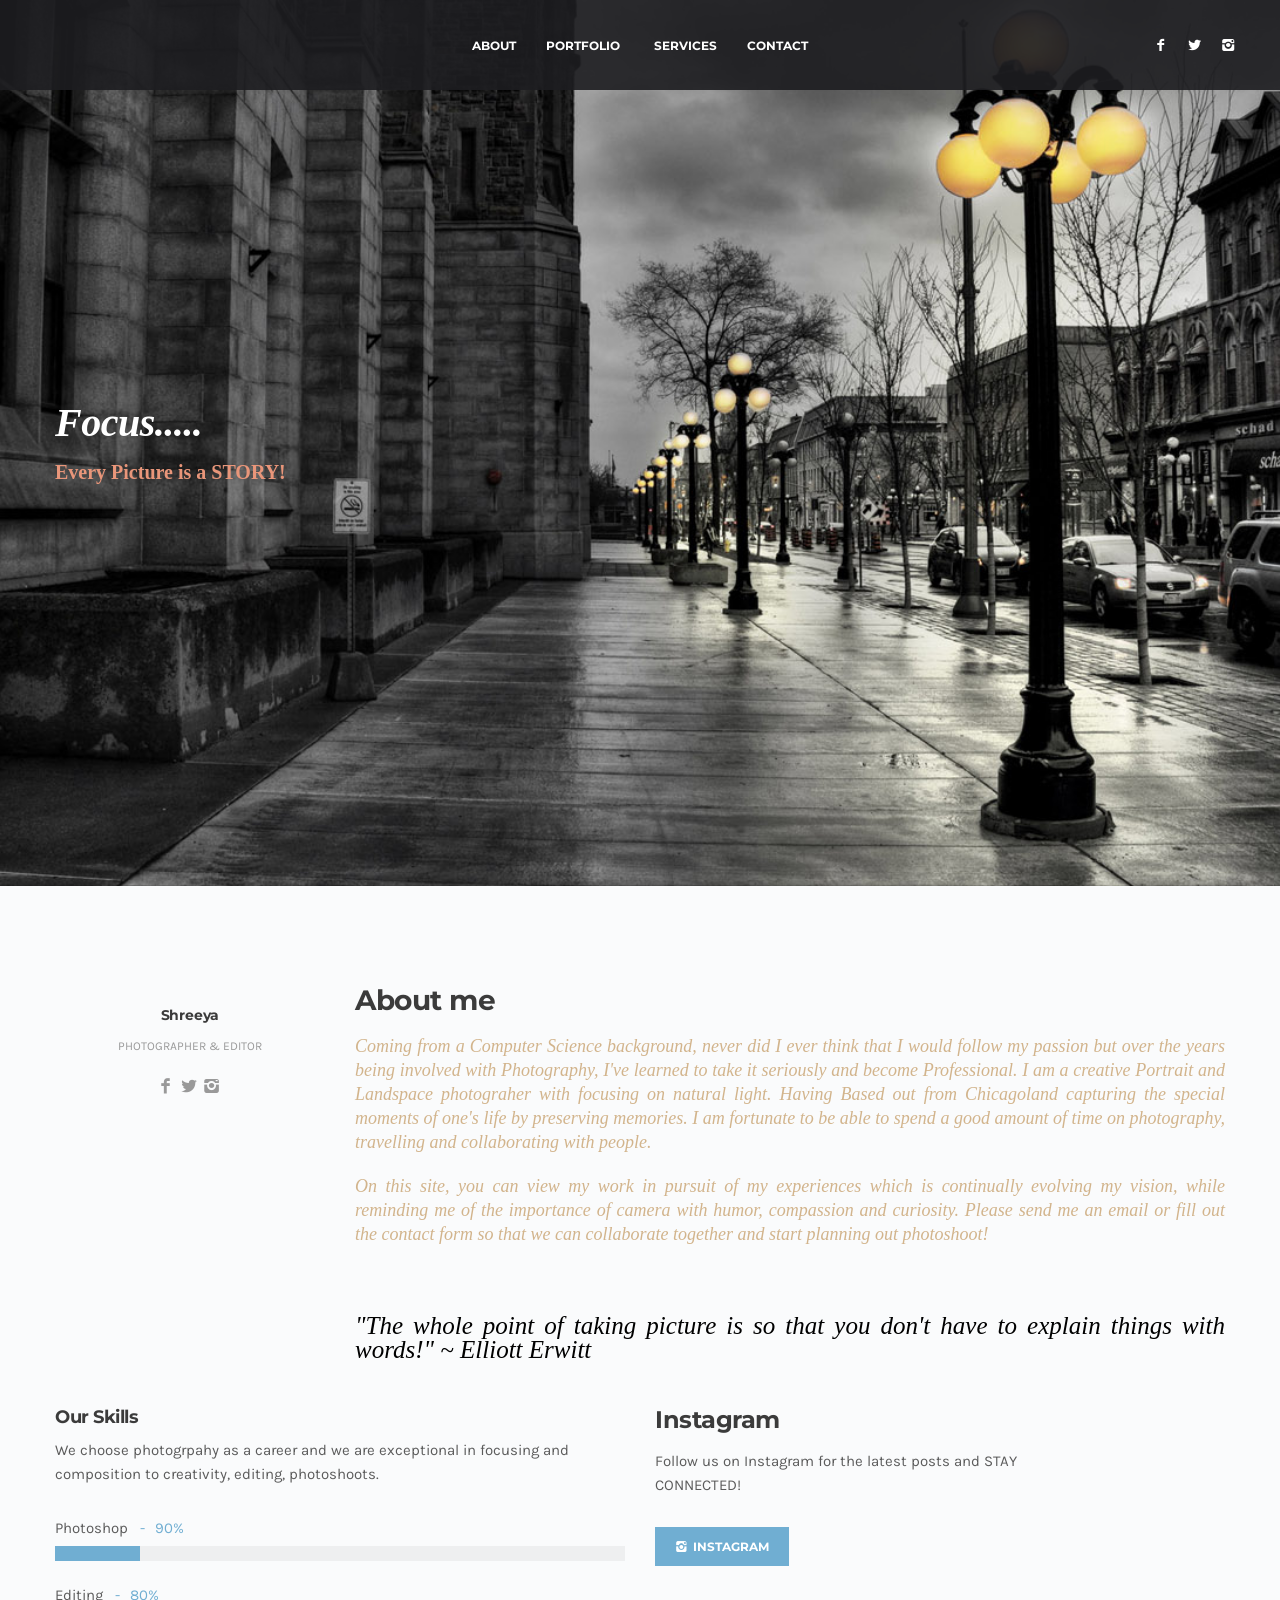
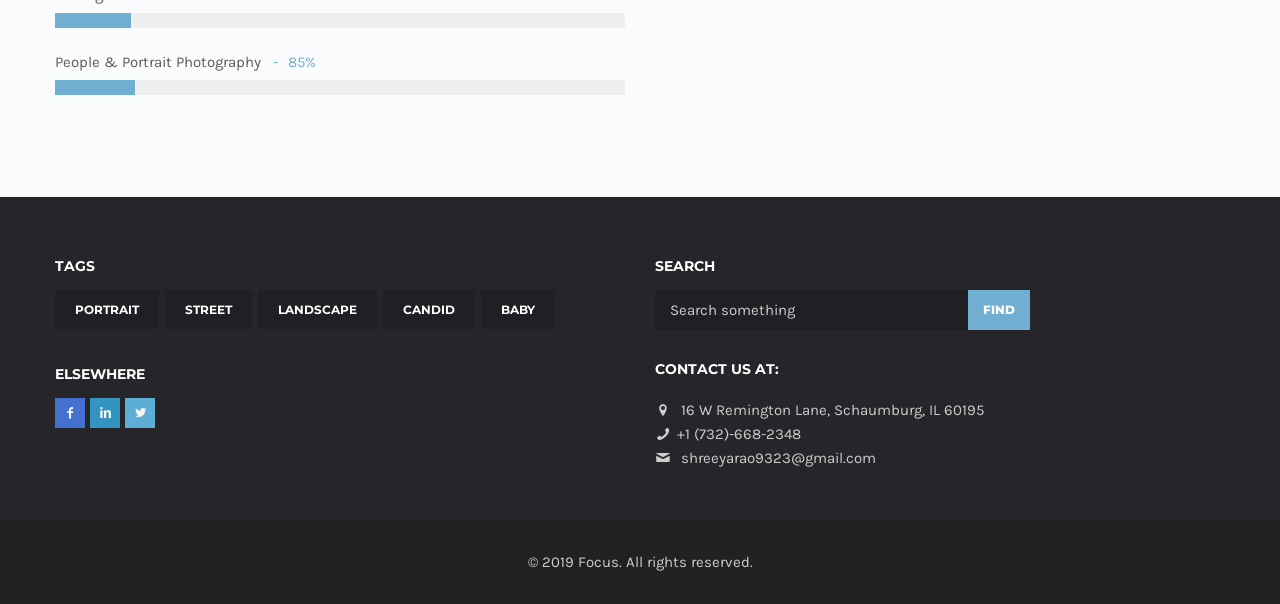
==== commit 9875abea: "Update index.html" ====
--- a/index.html
+++ b/index.html
@@ -201,7 +201,7 @@
           <div class="widget">
             <h4 class="widget-title">Contact us at:</h4>
             <p></p>
-            <div class="contact-info"> <i class="icon-location"></i> 16 W Remington Lane, Schaumburg, IL 60195<br />
+            <div class="contact-info"> <i class="icon-location"></i> 16 W Remington Lane, Schaumburg, IL 60195 <br />
               <i class="icon-phone"></i>+1 (732)-668-2348 <br />
               <i class="icon-mail"></i> <a href="first.last@email.com">shreeyarao9323@gmail.com</a> </div>
           </div>
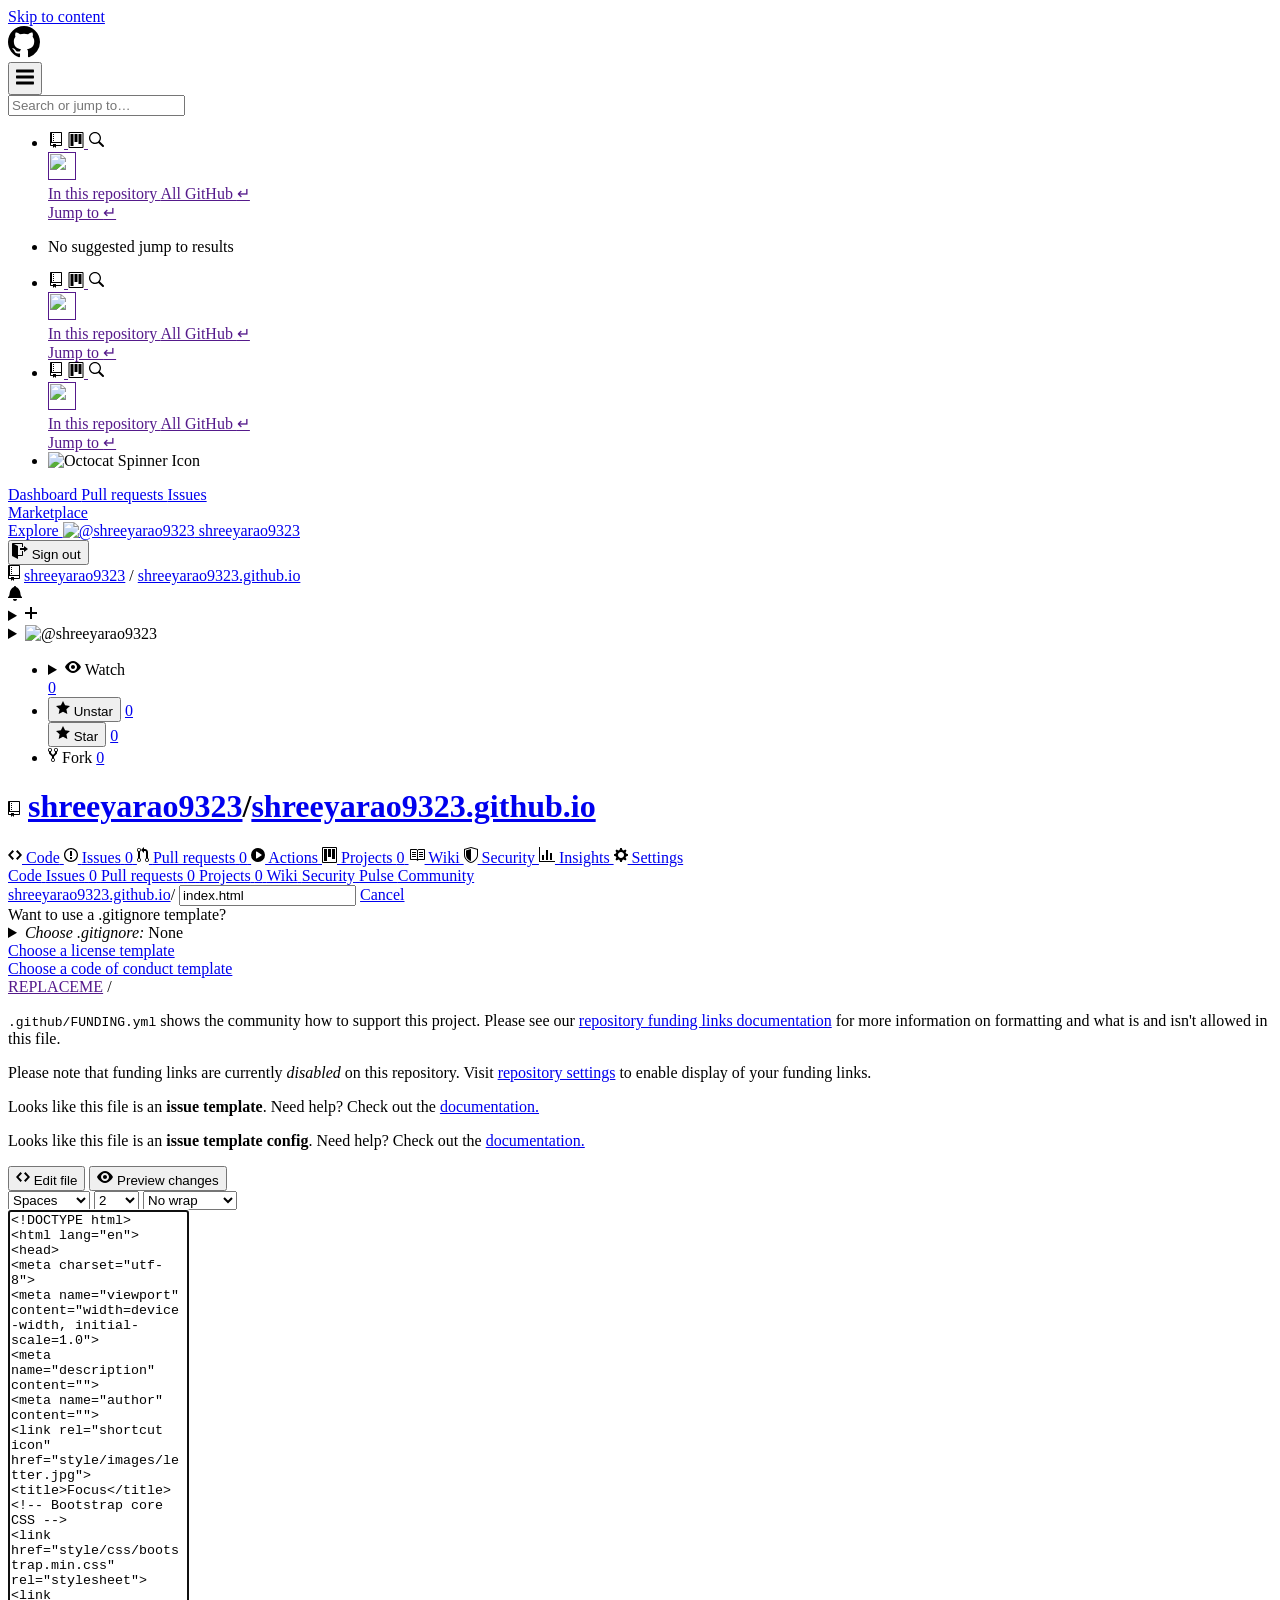
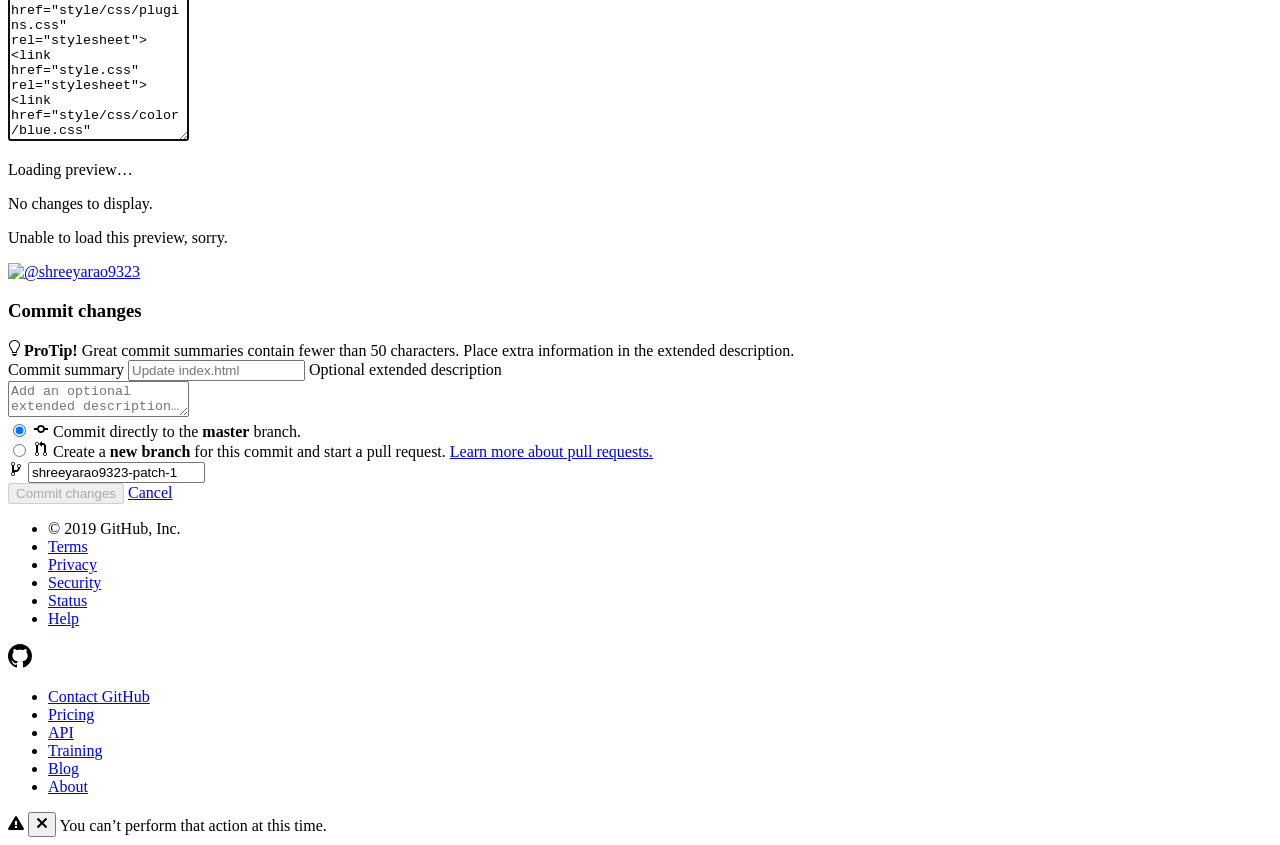
==== commit 4b7e9466: "Add files via upload" ====
--- a/index.html
+++ b/index.html
@@ -1,239 +1,2173 @@
+
+
+
+
+
+
 <!DOCTYPE html>
 <html lang="en">
-<head>
-<meta charset="utf-8">
-<meta name="viewport" content="width=device-width, initial-scale=1.0">
-<meta name="description" content="">
-<meta name="author" content="">
-<link rel="shortcut icon" href="style/images/letter.jpg">
-<title>Focus</title>
-<!-- Bootstrap core CSS -->
-<link href="style/css/bootstrap.min.css" rel="stylesheet">
-<link href="style/css/plugins.css" rel="stylesheet">
-<link href="style.css" rel="stylesheet">
-<link href="style/css/color/blue.css" rel="stylesheet">
-<link href='http://fonts.googleapis.com/css?family=Montserrat:400,700' rel='stylesheet' type='text/css'>
-<link href='http://fonts.googleapis.com/css?family=Karla:400,400italic,700,700italic' rel='stylesheet' type='text/css'>
-<link href="style/type/icons.css" rel="stylesheet">
-<!-- HTML5 shim and Respond.js for IE8 support of HTML5 elements and media queries -->
-<!-- WARNING: Respond.js doesn't work if you view the page via file:// -->
-<!--[if lt IE 9]>
-<script src="https://oss.maxcdn.com/html5shiv/3.7.2/html5shiv.min.js"></script>
-<script src="https://oss.maxcdn.com/respond/1.4.2/respond.min.js"></script>
-<![endif]-->
-</head>
-<body>
-<div id="preloader"><div class="textload">Loading</div><div id="status"><div class="spinner"></div></div></div>
-<main class="body-wrapper">
-  <nav class="navbar solid dark">
-    <div class="navbar-header">
-      <div class="basic-wrapper"> 
-       <div class="navbar-brand"> <a href="index.html"><img src="style/images/logomaker.jpg" srcset="style/images/logomaker.jpg 1x, style/images/logomaker.jpg 2x" class="logo-light" alt="" /><img src="style/images/logomaker.jpg" srcset="style/images/logomaker.jpg 1x, style/images/logomaker.jpg 2x" class="logo-dark" alt="" /></a> </div>
-        <a class="btn responsive-menu" data-toggle="collapse" data-target=".navbar-collapse"><i></i></a>
+  <head>
+    <meta charset="utf-8">
+  <link rel="dns-prefetch" href="https://github.githubassets.com">
+  <link rel="dns-prefetch" href="https://avatars0.githubusercontent.com">
+  <link rel="dns-prefetch" href="https://avatars1.githubusercontent.com">
+  <link rel="dns-prefetch" href="https://avatars2.githubusercontent.com">
+  <link rel="dns-prefetch" href="https://avatars3.githubusercontent.com">
+  <link rel="dns-prefetch" href="https://github-cloud.s3.amazonaws.com">
+  <link rel="dns-prefetch" href="https://user-images.githubusercontent.com/">
+
+
+
+  <link crossorigin="anonymous" media="all" integrity="sha512-/YEVWs7BzxfKyUd6zVxjEQcXRWsLbcEjv045Rq8DSoipySmQblhVKxlXLva2GtNd5DhwCxHwW1RM0N9I7S2Vew==" rel="stylesheet" href="https://github.githubassets.com/assets/frameworks-481a47a96965f6706fb41bae0d14b09a.css" />
+  
+    <link crossorigin="anonymous" media="all" integrity="sha512-UuDKgNf/5qyjHC2IFg8kEkn3j2n+D4ShuvNV5eohEqUPfuPzqAxcd98IqomrgGo/g36tB35YvxoA1CbXgE0iFg==" rel="stylesheet" href="https://github.githubassets.com/assets/github-5362384f9e2512870c388a187eaf4868.css" />
+    
+    
+    
+    
+
+  <meta name="viewport" content="width=device-width">
+  
+  <title>Editing shreeyarao9323.github.io/index.html at master · shreeyarao9323/shreeyarao9323.github.io</title>
+    <meta name="description" content="Contribute to shreeyarao9323/shreeyarao9323.github.io development by creating an account on GitHub.">
+    <link rel="search" type="application/opensearchdescription+xml" href="/opensearch.xml" title="GitHub">
+  <link rel="fluid-icon" href="https://github.com/fluidicon.png" title="GitHub">
+  <meta property="fb:app_id" content="1401488693436528">
+
+    <meta name="twitter:image:src" content="https://avatars1.githubusercontent.com/u/44271549?s=400&amp;v=4" /><meta name="twitter:site" content="@github" /><meta name="twitter:card" content="summary" /><meta name="twitter:title" content="shreeyarao9323/shreeyarao9323.github.io" /><meta name="twitter:description" content="Contribute to shreeyarao9323/shreeyarao9323.github.io development by creating an account on GitHub." />
+    <meta property="og:image" content="https://avatars1.githubusercontent.com/u/44271549?s=400&amp;v=4" /><meta property="og:site_name" content="GitHub" /><meta property="og:type" content="object" /><meta property="og:title" content="shreeyarao9323/shreeyarao9323.github.io" /><meta property="og:url" content="https://github.com/shreeyarao9323/shreeyarao9323.github.io" /><meta property="og:description" content="Contribute to shreeyarao9323/shreeyarao9323.github.io development by creating an account on GitHub." />
+
+  <link rel="assets" href="https://github.githubassets.com/">
+  <link rel="web-socket" href="wss://live.github.com/_sockets/VjI6NDY4Nzg2OTIyOmE4ODZiY2M0OThiMjQ2YTRmZmJiZTViMTE0MjYyZmM2YmRiYzYzNzUxNDQ1MWMyNjFiMjhiYTk5NTVmMTMzMjk=--a10736312d91dc3b61ad8bd02cb40a411395d630">
+  <link rel="sudo-modal" href="/sessions/sudo_modal">
+  <meta name="request-id" content="F30A:13F0:A8E04B:1167592:5DD1B1E3" data-pjax-transient>
+
+
+  
+
+  <meta name="selected-link" value="repo_source" data-pjax-transient>
+
+      <meta name="google-site-verification" content="KT5gs8h0wvaagLKAVWq8bbeNwnZZK1r1XQysX3xurLU">
+    <meta name="google-site-verification" content="ZzhVyEFwb7w3e0-uOTltm8Jsck2F5StVihD0exw2fsA">
+    <meta name="google-site-verification" content="GXs5KoUUkNCoaAZn7wPN-t01Pywp9M3sEjnt_3_ZWPc">
+
+  <meta name="octolytics-host" content="collector.githubapp.com" /><meta name="octolytics-app-id" content="github" /><meta name="octolytics-event-url" content="https://collector.githubapp.com/github-external/browser_event" /><meta name="octolytics-dimension-request_id" content="F30A:13F0:A8E04B:1167592:5DD1B1E3" /><meta name="octolytics-dimension-region_edge" content="iad" /><meta name="octolytics-dimension-region_render" content="iad" /><meta name="octolytics-dimension-ga_id" content="" class="js-octo-ga-id" /><meta name="octolytics-dimension-visitor_id" content="12455518401572479" /><meta name="octolytics-actor-id" content="44271549" /><meta name="octolytics-actor-login" content="shreeyarao9323" /><meta name="octolytics-actor-hash" content="231f7ccafac9dbd48affed812ccbc46c32e7c983d21272de8e90bffc638dbd9d" />
+<meta name="analytics-location" content="/&lt;user-name&gt;/&lt;repo-name&gt;/blob/edit" data-pjax-transient="true" />
+
+
+
+    <meta name="google-analytics" content="UA-3769691-2">
+
+  <meta class="js-ga-set" name="userId" content="cdaafca20e7ee8fa305c52adda86119d">
+
+<meta class="js-ga-set" name="dimension1" content="Logged In">
+
+
+
+  
+
+      <meta name="hostname" content="github.com">
+    <meta name="user-login" content="shreeyarao9323">
+
+      <meta name="expected-hostname" content="github.com">
+    <meta name="js-proxy-site-detection-payload" content="[base64]">
+
+    <meta name="enabled-features" content="LAUNCH_PROJECT,ACTIONS_V2_ON_MARKETPLACE,MARKETPLACE_FEATURED_BLOG_POSTS,MARKETPLACE_INVOICED_BILLING,MARKETPLACE_SOCIAL_PROOF_CUSTOMERS,MARKETPLACE_TRENDING_SOCIAL_PROOF,MARKETPLACE_RECOMMENDATIONS,MARKETPLACE_PENDING_INSTALLATIONS,NOTIFY_ON_BLOCK,RELATED_ISSUES,GHE_CLOUD_TRIAL">
+
+  <meta name="html-safe-nonce" content="98f56676d40ab61b6a0223c07c90e2b5451f426f">
+
+  <meta http-equiv="x-pjax-version" content="a24d82d484ab528e3f0db8bcd6034055">
+  
+
+      <link href="https://github.com/shreeyarao9323/shreeyarao9323.github.io/commits/master.atom" rel="alternate" title="Recent Commits to shreeyarao9323.github.io:master" type="application/atom+xml">
+
+  <meta name="go-import" content="github.com/shreeyarao9323/shreeyarao9323.github.io git https://github.com/shreeyarao9323/shreeyarao9323.github.io.git">
+
+  <meta name="octolytics-dimension-user_id" content="44271549" /><meta name="octolytics-dimension-user_login" content="shreeyarao9323" /><meta name="octolytics-dimension-repository_id" content="159398379" /><meta name="octolytics-dimension-repository_nwo" content="shreeyarao9323/shreeyarao9323.github.io" /><meta name="octolytics-dimension-repository_public" content="true" /><meta name="octolytics-dimension-repository_is_fork" content="false" /><meta name="octolytics-dimension-repository_network_root_id" content="159398379" /><meta name="octolytics-dimension-repository_network_root_nwo" content="shreeyarao9323/shreeyarao9323.github.io" /><meta name="octolytics-dimension-repository_explore_github_marketplace_ci_cta_shown" content="false" />
+
+
+
+
+  <meta name="browser-stats-url" content="https://api.github.com/_private/browser/stats">
+
+  <meta name="browser-errors-url" content="https://api.github.com/_private/browser/errors">
+
+  <link rel="mask-icon" href="https://github.githubassets.com/pinned-octocat.svg" color="#000000">
+  <link rel="icon" type="image/x-icon" class="js-site-favicon" href="https://github.githubassets.com/favicon.ico">
+
+<meta name="theme-color" content="#1e2327">
+
+  <meta name="msapplication-TileImage" content="/windows-tile.png">
+  <meta name="msapplication-TileColor" content="#ffffff">
+
+
+  <meta name="webauthn-auth-enabled" content="true">
+
+  <meta name="webauthn-registration-enabled" content="true">
+
+  <link rel="manifest" href="/manifest.json" crossOrigin="use-credentials">
+
+  </head>
+
+  <body class="logged-in env-production page-responsive page-edit-blob">
+    
+
+  <div class="position-relative js-header-wrapper ">
+    <a href="#start-of-content" tabindex="1" class="p-3 bg-blue text-white show-on-focus js-skip-to-content">Skip to content</a>
+    <span class="Progress progress-pjax-loader position-fixed width-full js-pjax-loader-bar">
+      <span class="progress-pjax-loader-bar top-0 left-0" style="width: 0%;"></span>
+    </span>
+
+    
+    
+    
+
+
+          <header class="Header js-details-container Details flex-wrap flex-lg-nowrap p-responsive" role="banner">
+
+    <div class="Header-item d-none d-lg-flex">
+      <a class="Header-link" href="https://github.com/" data-hotkey="g d" aria-label="Homepage" data-ga-click="Header, go to dashboard, icon:logo">
+  <svg class="octicon octicon-mark-github v-align-middle" height="32" viewBox="0 0 16 16" version="1.1" width="32" aria-hidden="true"><path fill-rule="evenodd" d="M8 0C3.58 0 0 3.58 0 8c0 3.54 2.29 6.53 5.47 7.59.4.07.55-.17.55-.38 0-.19-.01-.82-.01-1.49-2.01.37-2.53-.49-2.69-.94-.09-.23-.48-.94-.82-1.13-.28-.15-.68-.52-.01-.53.63-.01 1.08.58 1.23.82.72 1.21 1.87.87 2.33.66.07-.52.28-.87.51-1.07-1.78-.2-3.64-.89-3.64-3.95 0-.87.31-1.59.82-2.15-.08-.2-.36-1.02.08-2.12 0 0 .67-.21 2.2.82.64-.18 1.32-.27 2-.27.68 0 1.36.09 2 .27 1.53-1.04 2.2-.82 2.2-.82.44 1.1.16 1.92.08 2.12.51.56.82 1.27.82 2.15 0 3.07-1.87 3.75-3.65 3.95.29.25.54.73.54 1.48 0 1.07-.01 1.93-.01 2.2 0 .21.15.46.55.38A8.013 8.013 0 0016 8c0-4.42-3.58-8-8-8z"/></svg>
+</a>
+
+    </div>
+
+    <div class="Header-item d-lg-none">
+      <button class="Header-link btn-link js-details-target" type="button" aria-label="Toggle navigation" aria-expanded="false">
+        <svg height="24" class="octicon octicon-three-bars" viewBox="0 0 12 16" version="1.1" width="18" aria-hidden="true"><path fill-rule="evenodd" d="M11.41 9H.59C0 9 0 8.59 0 8c0-.59 0-1 .59-1H11.4c.59 0 .59.41.59 1 0 .59 0 1-.59 1h.01zm0-4H.59C0 5 0 4.59 0 4c0-.59 0-1 .59-1H11.4c.59 0 .59.41.59 1 0 .59 0 1-.59 1h.01zM.59 11H11.4c.59 0 .59.41.59 1 0 .59 0 1-.59 1H.59C0 13 0 12.59 0 12c0-.59 0-1 .59-1z"/></svg>
+      </button>
+    </div>
+
+    <div class="Header-item Header-item--full flex-column flex-lg-row width-full flex-order-2 flex-lg-order-none mr-0 mr-lg-3 mt-3 mt-lg-0 Details-content--hidden">
+        <div class="header-search flex-self-stretch flex-lg-self-auto mr-0 mr-lg-3 mb-3 mb-lg-0 scoped-search site-scoped-search js-site-search position-relative js-jump-to"
+  role="combobox"
+  aria-owns="jump-to-results"
+  aria-label="Search or jump to"
+  aria-haspopup="listbox"
+  aria-expanded="false"
+>
+  <div class="position-relative">
+    <!-- '"` --><!-- </textarea></xmp> --></option></form><form class="js-site-search-form" role="search" aria-label="Site" data-scope-type="Repository" data-scope-id="159398379" data-scoped-search-url="/shreeyarao9323/shreeyarao9323.github.io/search" data-unscoped-search-url="/search" action="/shreeyarao9323/shreeyarao9323.github.io/search" accept-charset="UTF-8" method="get"><input name="utf8" type="hidden" value="&#x2713;" />
+      <label class="form-control input-sm header-search-wrapper p-0 header-search-wrapper-jump-to position-relative d-flex flex-justify-between flex-items-center js-chromeless-input-container">
+        <input type="text"
+          class="form-control input-sm header-search-input jump-to-field js-jump-to-field js-site-search-focus js-site-search-field is-clearable"
+          data-hotkey="s,/"
+          name="q"
+          value=""
+          placeholder="Search or jump to…"
+          data-unscoped-placeholder="Search or jump to…"
+          data-scoped-placeholder="Search or jump to…"
+          autocapitalize="off"
+          aria-autocomplete="list"
+          aria-controls="jump-to-results"
+          aria-label="Search or jump to…"
+          data-jump-to-suggestions-path="/_graphql/GetSuggestedNavigationDestinations#csrf-token=V/K4L6Y85D2XM0O+1CfubSfMgO643/93lp44M/v/eTXyrImreOgq4NWQ6Vc1Yy+nNQpYpx9Jahf318F0vJM8Kg=="
+          spellcheck="false"
+          autocomplete="off"
+          >
+          <input type="hidden" class="js-site-search-type-field" name="type" >
+            <img src="https://github.githubassets.com/images/search-key-slash.svg" alt="" class="mr-2 header-search-key-slash">
+
+            <div class="Box position-absolute overflow-hidden d-none jump-to-suggestions js-jump-to-suggestions-container">
+              
+<ul class="d-none js-jump-to-suggestions-template-container">
+  
+
+<li class="d-flex flex-justify-start flex-items-center p-0 f5 navigation-item js-navigation-item js-jump-to-suggestion" role="option">
+  <a tabindex="-1" class="no-underline d-flex flex-auto flex-items-center jump-to-suggestions-path js-jump-to-suggestion-path js-navigation-open p-2" href="">
+    <div class="jump-to-octicon js-jump-to-octicon flex-shrink-0 mr-2 text-center d-none">
+      <svg height="16" width="16" class="octicon octicon-repo flex-shrink-0 js-jump-to-octicon-repo d-none" title="Repository" aria-label="Repository" viewBox="0 0 12 16" version="1.1" role="img"><path fill-rule="evenodd" d="M4 9H3V8h1v1zm0-3H3v1h1V6zm0-2H3v1h1V4zm0-2H3v1h1V2zm8-1v12c0 .55-.45 1-1 1H6v2l-1.5-1.5L3 16v-2H1c-.55 0-1-.45-1-1V1c0-.55.45-1 1-1h10c.55 0 1 .45 1 1zm-1 10H1v2h2v-1h3v1h5v-2zm0-10H2v9h9V1z"/></svg>
+      <svg height="16" width="16" class="octicon octicon-project flex-shrink-0 js-jump-to-octicon-project d-none" title="Project" aria-label="Project" viewBox="0 0 15 16" version="1.1" role="img"><path fill-rule="evenodd" d="M10 12h3V2h-3v10zm-4-2h3V2H6v8zm-4 4h3V2H2v12zm-1 1h13V1H1v14zM14 0H1a1 1 0 00-1 1v14a1 1 0 001 1h13a1 1 0 001-1V1a1 1 0 00-1-1z"/></svg>
+      <svg height="16" width="16" class="octicon octicon-search flex-shrink-0 js-jump-to-octicon-search d-none" title="Search" aria-label="Search" viewBox="0 0 16 16" version="1.1" role="img"><path fill-rule="evenodd" d="M15.7 13.3l-3.81-3.83A5.93 5.93 0 0013 6c0-3.31-2.69-6-6-6S1 2.69 1 6s2.69 6 6 6c1.3 0 2.48-.41 3.47-1.11l3.83 3.81c.19.2.45.3.7.3.25 0 .52-.09.7-.3a.996.996 0 000-1.41v.01zM7 10.7c-2.59 0-4.7-2.11-4.7-4.7 0-2.59 2.11-4.7 4.7-4.7 2.59 0 4.7 2.11 4.7 4.7 0 2.59-2.11 4.7-4.7 4.7z"/></svg>
+    </div>
+
+    <img class="avatar mr-2 flex-shrink-0 js-jump-to-suggestion-avatar d-none" alt="" aria-label="Team" src="" width="28" height="28">
+
+    <div class="jump-to-suggestion-name js-jump-to-suggestion-name flex-auto overflow-hidden text-left no-wrap css-truncate css-truncate-target">
+    </div>
+
+    <div class="border rounded-1 flex-shrink-0 bg-gray px-1 text-gray-light ml-1 f6 d-none js-jump-to-badge-search">
+      <span class="js-jump-to-badge-search-text-default d-none" aria-label="in this repository">
+        In this repository
+      </span>
+      <span class="js-jump-to-badge-search-text-global d-none" aria-label="in all of GitHub">
+        All GitHub
+      </span>
+      <span aria-hidden="true" class="d-inline-block ml-1 v-align-middle">↵</span>
+    </div>
+
+    <div aria-hidden="true" class="border rounded-1 flex-shrink-0 bg-gray px-1 text-gray-light ml-1 f6 d-none d-on-nav-focus js-jump-to-badge-jump">
+      Jump to
+      <span class="d-inline-block ml-1 v-align-middle">↵</span>
+    </div>
+  </a>
+</li>
+
+</ul>
+
+<ul class="d-none js-jump-to-no-results-template-container">
+  <li class="d-flex flex-justify-center flex-items-center f5 d-none js-jump-to-suggestion p-2">
+    <span class="text-gray">No suggested jump to results</span>
+  </li>
+</ul>
+
+<ul id="jump-to-results" role="listbox" class="p-0 m-0 js-navigation-container jump-to-suggestions-results-container js-jump-to-suggestions-results-container">
+  
+
+<li class="d-flex flex-justify-start flex-items-center p-0 f5 navigation-item js-navigation-item js-jump-to-scoped-search d-none" role="option">
+  <a tabindex="-1" class="no-underline d-flex flex-auto flex-items-center jump-to-suggestions-path js-jump-to-suggestion-path js-navigation-open p-2" href="">
+    <div class="jump-to-octicon js-jump-to-octicon flex-shrink-0 mr-2 text-center d-none">
+      <svg height="16" width="16" class="octicon octicon-repo flex-shrink-0 js-jump-to-octicon-repo d-none" title="Repository" aria-label="Repository" viewBox="0 0 12 16" version="1.1" role="img"><path fill-rule="evenodd" d="M4 9H3V8h1v1zm0-3H3v1h1V6zm0-2H3v1h1V4zm0-2H3v1h1V2zm8-1v12c0 .55-.45 1-1 1H6v2l-1.5-1.5L3 16v-2H1c-.55 0-1-.45-1-1V1c0-.55.45-1 1-1h10c.55 0 1 .45 1 1zm-1 10H1v2h2v-1h3v1h5v-2zm0-10H2v9h9V1z"/></svg>
+      <svg height="16" width="16" class="octicon octicon-project flex-shrink-0 js-jump-to-octicon-project d-none" title="Project" aria-label="Project" viewBox="0 0 15 16" version="1.1" role="img"><path fill-rule="evenodd" d="M10 12h3V2h-3v10zm-4-2h3V2H6v8zm-4 4h3V2H2v12zm-1 1h13V1H1v14zM14 0H1a1 1 0 00-1 1v14a1 1 0 001 1h13a1 1 0 001-1V1a1 1 0 00-1-1z"/></svg>
+      <svg height="16" width="16" class="octicon octicon-search flex-shrink-0 js-jump-to-octicon-search d-none" title="Search" aria-label="Search" viewBox="0 0 16 16" version="1.1" role="img"><path fill-rule="evenodd" d="M15.7 13.3l-3.81-3.83A5.93 5.93 0 0013 6c0-3.31-2.69-6-6-6S1 2.69 1 6s2.69 6 6 6c1.3 0 2.48-.41 3.47-1.11l3.83 3.81c.19.2.45.3.7.3.25 0 .52-.09.7-.3a.996.996 0 000-1.41v.01zM7 10.7c-2.59 0-4.7-2.11-4.7-4.7 0-2.59 2.11-4.7 4.7-4.7 2.59 0 4.7 2.11 4.7 4.7 0 2.59-2.11 4.7-4.7 4.7z"/></svg>
+    </div>
+
+    <img class="avatar mr-2 flex-shrink-0 js-jump-to-suggestion-avatar d-none" alt="" aria-label="Team" src="" width="28" height="28">
+
+    <div class="jump-to-suggestion-name js-jump-to-suggestion-name flex-auto overflow-hidden text-left no-wrap css-truncate css-truncate-target">
+    </div>
+
+    <div class="border rounded-1 flex-shrink-0 bg-gray px-1 text-gray-light ml-1 f6 d-none js-jump-to-badge-search">
+      <span class="js-jump-to-badge-search-text-default d-none" aria-label="in this repository">
+        In this repository
+      </span>
+      <span class="js-jump-to-badge-search-text-global d-none" aria-label="in all of GitHub">
+        All GitHub
+      </span>
+      <span aria-hidden="true" class="d-inline-block ml-1 v-align-middle">↵</span>
+    </div>
+
+    <div aria-hidden="true" class="border rounded-1 flex-shrink-0 bg-gray px-1 text-gray-light ml-1 f6 d-none d-on-nav-focus js-jump-to-badge-jump">
+      Jump to
+      <span class="d-inline-block ml-1 v-align-middle">↵</span>
+    </div>
+  </a>
+</li>
+
+  
+
+<li class="d-flex flex-justify-start flex-items-center p-0 f5 navigation-item js-navigation-item js-jump-to-global-search d-none" role="option">
+  <a tabindex="-1" class="no-underline d-flex flex-auto flex-items-center jump-to-suggestions-path js-jump-to-suggestion-path js-navigation-open p-2" href="">
+    <div class="jump-to-octicon js-jump-to-octicon flex-shrink-0 mr-2 text-center d-none">
+      <svg height="16" width="16" class="octicon octicon-repo flex-shrink-0 js-jump-to-octicon-repo d-none" title="Repository" aria-label="Repository" viewBox="0 0 12 16" version="1.1" role="img"><path fill-rule="evenodd" d="M4 9H3V8h1v1zm0-3H3v1h1V6zm0-2H3v1h1V4zm0-2H3v1h1V2zm8-1v12c0 .55-.45 1-1 1H6v2l-1.5-1.5L3 16v-2H1c-.55 0-1-.45-1-1V1c0-.55.45-1 1-1h10c.55 0 1 .45 1 1zm-1 10H1v2h2v-1h3v1h5v-2zm0-10H2v9h9V1z"/></svg>
+      <svg height="16" width="16" class="octicon octicon-project flex-shrink-0 js-jump-to-octicon-project d-none" title="Project" aria-label="Project" viewBox="0 0 15 16" version="1.1" role="img"><path fill-rule="evenodd" d="M10 12h3V2h-3v10zm-4-2h3V2H6v8zm-4 4h3V2H2v12zm-1 1h13V1H1v14zM14 0H1a1 1 0 00-1 1v14a1 1 0 001 1h13a1 1 0 001-1V1a1 1 0 00-1-1z"/></svg>
+      <svg height="16" width="16" class="octicon octicon-search flex-shrink-0 js-jump-to-octicon-search d-none" title="Search" aria-label="Search" viewBox="0 0 16 16" version="1.1" role="img"><path fill-rule="evenodd" d="M15.7 13.3l-3.81-3.83A5.93 5.93 0 0013 6c0-3.31-2.69-6-6-6S1 2.69 1 6s2.69 6 6 6c1.3 0 2.48-.41 3.47-1.11l3.83 3.81c.19.2.45.3.7.3.25 0 .52-.09.7-.3a.996.996 0 000-1.41v.01zM7 10.7c-2.59 0-4.7-2.11-4.7-4.7 0-2.59 2.11-4.7 4.7-4.7 2.59 0 4.7 2.11 4.7 4.7 0 2.59-2.11 4.7-4.7 4.7z"/></svg>
+    </div>
+
+    <img class="avatar mr-2 flex-shrink-0 js-jump-to-suggestion-avatar d-none" alt="" aria-label="Team" src="" width="28" height="28">
+
+    <div class="jump-to-suggestion-name js-jump-to-suggestion-name flex-auto overflow-hidden text-left no-wrap css-truncate css-truncate-target">
+    </div>
+
+    <div class="border rounded-1 flex-shrink-0 bg-gray px-1 text-gray-light ml-1 f6 d-none js-jump-to-badge-search">
+      <span class="js-jump-to-badge-search-text-default d-none" aria-label="in this repository">
+        In this repository
+      </span>
+      <span class="js-jump-to-badge-search-text-global d-none" aria-label="in all of GitHub">
+        All GitHub
+      </span>
+      <span aria-hidden="true" class="d-inline-block ml-1 v-align-middle">↵</span>
+    </div>
+
+    <div aria-hidden="true" class="border rounded-1 flex-shrink-0 bg-gray px-1 text-gray-light ml-1 f6 d-none d-on-nav-focus js-jump-to-badge-jump">
+      Jump to
+      <span class="d-inline-block ml-1 v-align-middle">↵</span>
+    </div>
+  </a>
+</li>
+
+
+    <li class="d-flex flex-justify-center flex-items-center p-0 f5 js-jump-to-suggestion">
+      <img src="https://github.githubassets.com/images/spinners/octocat-spinner-128.gif" alt="Octocat Spinner Icon" class="m-2" width="28">
+    </li>
+</ul>
+
+            </div>
+      </label>
+</form>  </div>
+</div>
+
+
+      <nav class="d-flex flex-column flex-lg-row flex-self-stretch flex-lg-self-auto" aria-label="Global">
+    <a class="Header-link d-block d-lg-none py-2 py-lg-0 border-top border-lg-top-0 border-white-fade-15" data-ga-click="Header, click, Nav menu - item:dashboard:user" aria-label="Dashboard" href="/dashboard">
+      Dashboard
+</a>
+  <a class="js-selected-navigation-item Header-link  mr-0 mr-lg-3 py-2 py-lg-0 border-top border-lg-top-0 border-white-fade-15" data-hotkey="g p" data-ga-click="Header, click, Nav menu - item:pulls context:user" aria-label="Pull requests you created" data-selected-links="/pulls /pulls/assigned /pulls/mentioned /pulls" href="/pulls">
+    Pull requests
+</a>
+  <a class="js-selected-navigation-item Header-link  mr-0 mr-lg-3 py-2 py-lg-0 border-top border-lg-top-0 border-white-fade-15" data-hotkey="g i" data-ga-click="Header, click, Nav menu - item:issues context:user" aria-label="Issues you created" data-selected-links="/issues /issues/assigned /issues/mentioned /issues" href="/issues">
+    Issues
+</a>
+    <div class="mr-0 mr-lg-3 py-2 py-lg-0 border-top border-lg-top-0 border-white-fade-15">
+      <a class="js-selected-navigation-item Header-link" data-ga-click="Header, click, Nav menu - item:marketplace context:user" data-octo-click="marketplace_click" data-octo-dimensions="location:nav_bar" data-selected-links=" /marketplace" href="/marketplace">
+        Marketplace
+</a>      
+
+    </div>
+
+  <a class="js-selected-navigation-item Header-link  mr-0 mr-lg-3 py-2 py-lg-0 border-top border-lg-top-0 border-white-fade-15" data-ga-click="Header, click, Nav menu - item:explore" data-selected-links="/explore /trending /trending/developers /integrations /integrations/feature/code /integrations/feature/collaborate /integrations/feature/ship showcases showcases_search showcases_landing /explore" href="/explore">
+    Explore
+</a>
+
+
+    <a class="Header-link d-block d-lg-none mr-0 mr-lg-3 py-2 py-lg-0 border-top border-lg-top-0 border-white-fade-15" href="https://github.com/shreeyarao9323">
+      <img class="avatar" height="20" width="20" alt="@shreeyarao9323" src="https://avatars2.githubusercontent.com/u/44271549?s=60&amp;v=4" />
+      shreeyarao9323
+</a>
+    <!-- '"` --><!-- </textarea></xmp> --></option></form><form action="/logout" accept-charset="UTF-8" method="post"><input name="utf8" type="hidden" value="&#x2713;" /><input type="hidden" name="authenticity_token" value="Jo/Onzqq3ea0+uHh2uzX2CWEaDsF/9K76iZ//QWh+8ujESkyL20MzCQryiI8G5QiItdvVYGBfE27r45lWnExqA==" />
+      <button type="submit" class="Header-link mr-0 mr-lg-3 py-2 py-lg-0 border-top border-lg-top-0 border-white-fade-15 d-lg-none btn-link d-block width-full text-left" data-ga-click="Header, sign out, icon:logout" style="padding-left: 2px;">
+        <svg class="octicon octicon-sign-out v-align-middle" viewBox="0 0 16 16" version="1.1" width="16" height="16" aria-hidden="true"><path fill-rule="evenodd" d="M12 9V7H8V5h4V3l4 3-4 3zm-2 3H6V3L2 1h8v3h1V1c0-.55-.45-1-1-1H1C.45 0 0 .45 0 1v11.38c0 .39.22.73.55.91L6 16.01V13h4c.55 0 1-.45 1-1V8h-1v4z"/></svg>
+        Sign out
+      </button>
+</form></nav>
+
+    </div>
+
+    <div class="Header-item Header-item--full flex-justify-center d-lg-none position-relative">
+      <div class="css-truncate css-truncate-target width-fit position-absolute left-0 right-0 text-center">
+              <svg class="octicon octicon-repo" viewBox="0 0 12 16" version="1.1" width="12" height="16" aria-hidden="true"><path fill-rule="evenodd" d="M4 9H3V8h1v1zm0-3H3v1h1V6zm0-2H3v1h1V4zm0-2H3v1h1V2zm8-1v12c0 .55-.45 1-1 1H6v2l-1.5-1.5L3 16v-2H1c-.55 0-1-.45-1-1V1c0-.55.45-1 1-1h10c.55 0 1 .45 1 1zm-1 10H1v2h2v-1h3v1h5v-2zm0-10H2v9h9V1z"/></svg>
+    <a class="Header-link" href="/shreeyarao9323">shreeyarao9323</a>
+    /
+    <a class="Header-link" href="/shreeyarao9323/shreeyarao9323.github.io">shreeyarao9323.github.io</a>
+
+</div>
+    </div>
+
+
+    <div class="Header-item mr-0 mr-lg-3 flex-order-1 flex-lg-order-none">
+      
+
+    <a aria-label="You have no unread notifications" class="Header-link notification-indicator position-relative tooltipped tooltipped-sw js-socket-channel js-notification-indicator" data-hotkey="g n" data-ga-click="Header, go to notifications, icon:read" data-channel="notification-changed:44271549" href="/notifications">
+        <span class="mail-status "></span>
+        <svg class="octicon octicon-bell" viewBox="0 0 14 16" version="1.1" width="14" height="16" aria-hidden="true"><path fill-rule="evenodd" d="M14 12v1H0v-1l.73-.58c.77-.77.81-2.55 1.19-4.42C2.69 3.23 6 2 6 2c0-.55.45-1 1-1s1 .45 1 1c0 0 3.39 1.23 4.16 5 .38 1.88.42 3.66 1.19 4.42l.66.58H14zm-7 4c1.11 0 2-.89 2-2H5c0 1.11.89 2 2 2z"/></svg>
+</a>
+    </div>
+
+
+    <div class="Header-item position-relative d-none d-lg-flex">
+      <details class="details-overlay details-reset">
+  <summary class="Header-link"
+      aria-label="Create new…"
+      data-ga-click="Header, create new, icon:add">
+    <svg class="octicon octicon-plus" viewBox="0 0 12 16" version="1.1" width="12" height="16" aria-hidden="true"><path fill-rule="evenodd" d="M12 9H7v5H5V9H0V7h5V2h2v5h5v2z"/></svg> <span class="dropdown-caret"></span>
+  </summary>
+  <details-menu class="dropdown-menu dropdown-menu-sw">
+    
+<a role="menuitem" class="dropdown-item" href="/new" data-ga-click="Header, create new repository">
+  New repository
+</a>
+
+  <a role="menuitem" class="dropdown-item" href="/new/import" data-ga-click="Header, import a repository">
+    Import repository
+  </a>
+
+<a role="menuitem" class="dropdown-item" href="https://gist.github.com/" data-ga-click="Header, create new gist">
+  New gist
+</a>
+
+  <a role="menuitem" class="dropdown-item" href="/organizations/new" data-ga-click="Header, create new organization">
+    New organization
+  </a>
+
+
+  <div role="none" class="dropdown-divider"></div>
+  <div class="dropdown-header">
+    <span title="shreeyarao9323/shreeyarao9323.github.io">This repository</span>
+  </div>
+    <a role="menuitem" class="dropdown-item" href="/shreeyarao9323/shreeyarao9323.github.io/issues/new" data-ga-click="Header, create new issue" data-skip-pjax>
+      New issue
+    </a>
+
+
+  </details-menu>
+</details>
+
+    </div>
+
+    <div class="Header-item position-relative mr-0 d-none d-lg-flex">
+      
+  <details class="details-overlay details-reset js-feature-preview-indicator-container" data-feature-preview-indicator-src="/users/shreeyarao9323/feature_preview/indicator_check.json">
+
+  <summary class="Header-link"
+    aria-label="View profile and more"
+    data-ga-click="Header, show menu, icon:avatar">
+    <img alt="@shreeyarao9323" class="avatar" src="https://avatars1.githubusercontent.com/u/44271549?s=40&amp;v=4" height="20" width="20">
+      <span class="feature-preview-indicator js-feature-preview-indicator" hidden></span>
+    <span class="dropdown-caret"></span>
+  </summary>
+  <details-menu class="dropdown-menu dropdown-menu-sw mt-2" style="width: 180px">
+    <div class="header-nav-current-user css-truncate"><a role="menuitem" class="no-underline user-profile-link px-3 pt-2 pb-2 mb-n2 mt-n1 d-block" href="/shreeyarao9323" data-ga-click="Header, go to profile, text:Signed in as">Signed in as <strong class="css-truncate-target">shreeyarao9323</strong></a></div>
+    <div role="none" class="dropdown-divider"></div>
+
+      <div class="pl-3 pr-3 f6 user-status-container js-user-status-context pb-1" data-url="/users/status?compact=1&amp;link_mentions=0&amp;truncate=1">
+        
+<div class="js-user-status-container
+    user-status-compact rounded-1 px-2 py-1 mt-2
+    border
+  " data-team-hovercards-enabled>
+  <details class="js-user-status-details details-reset details-overlay details-overlay-dark">
+    <summary class="btn-link btn-block link-gray no-underline js-toggle-user-status-edit toggle-user-status-edit "
+      role="menuitem" data-hydro-click="{&quot;event_type&quot;:&quot;user_profile.click&quot;,&quot;payload&quot;:{&quot;profile_user_id&quot;:44271549,&quot;target&quot;:&quot;EDIT_USER_STATUS&quot;,&quot;user_id&quot;:44271549,&quot;client_id&quot;:&quot;2900026.1574022783&quot;,&quot;originating_request_id&quot;:&quot;F30A:13F0:A8E04B:1167592:5DD1B1E3&quot;,&quot;originating_url&quot;:&quot;https://github.com/shreeyarao9323/shreeyarao9323.github.io/edit/master/index.html&quot;,&quot;referrer&quot;:&quot;https://github.com/shreeyarao9323/shreeyarao9323.github.io/blob/master/index.html&quot;}}" data-hydro-click-hmac="0b3a7fc63b5ac74738793da173687ce458c076b5e11e6e4af5d4ac492590df3f">
+      <div class="d-flex">
+        <div class="f6 lh-condensed user-status-header
+          d-inline-block v-align-middle
+            user-status-emoji-only-header circle
+            pr-2
+"
+            style="max-width: 29px"
+          >
+          <div class="user-status-emoji-container flex-shrink-0 mr-1 mt-1 lh-condensed-ultra v-align-bottom" style="">
+            <svg class="octicon octicon-smiley" viewBox="0 0 16 16" version="1.1" width="16" height="16" aria-hidden="true"><path fill-rule="evenodd" d="M8 0C3.58 0 0 3.58 0 8s3.58 8 8 8 8-3.58 8-8-3.58-8-8-8zm4.81 12.81a6.72 6.72 0 01-2.17 1.45c-.83.36-1.72.53-2.64.53-.92 0-1.81-.17-2.64-.53-.81-.34-1.55-.83-2.17-1.45a6.773 6.773 0 01-1.45-2.17A6.59 6.59 0 011.21 8c0-.92.17-1.81.53-2.64.34-.81.83-1.55 1.45-2.17.62-.62 1.36-1.11 2.17-1.45A6.59 6.59 0 018 1.21c.92 0 1.81.17 2.64.53.81.34 1.55.83 2.17 1.45.62.62 1.11 1.36 1.45 2.17.36.83.53 1.72.53 2.64 0 .92-.17 1.81-.53 2.64-.34.81-.83 1.55-1.45 2.17zM4 6.8v-.59c0-.66.53-1.19 1.2-1.19h.59c.66 0 1.19.53 1.19 1.19v.59c0 .67-.53 1.2-1.19 1.2H5.2C4.53 8 4 7.47 4 6.8zm5 0v-.59c0-.66.53-1.19 1.2-1.19h.59c.66 0 1.19.53 1.19 1.19v.59c0 .67-.53 1.2-1.19 1.2h-.59C9.53 8 9 7.47 9 6.8zm4 3.2c-.72 1.88-2.91 3-5 3s-4.28-1.13-5-3c-.14-.39.23-1 .66-1h8.59c.41 0 .89.61.75 1z"/></svg>
+          </div>
+        </div>
+        <div class="
+          d-inline-block v-align-middle
+          
+          
+           css-truncate css-truncate-target 
+           user-status-message-wrapper f6"
+           style="line-height: 20px;" >
+          <div class="d-inline-block text-gray-dark v-align-text-top text-left">
+              <span class="text-gray ml-2">Set status</span>
+          </div>
+        </div>
       </div>
-      <!-- /.basic-wrapper -->  
-    </div>
-    <!-- /.navbar-header -->
-    <div class="collapse navbar-collapse">
-      <ul class="nav navbar-nav">
-        <li><a href="index.html">About</a>
-        <li class="dropdown"><a href="portfolio.html" class="dropdown-toggle js-activated" data-toggle="dropdown">Portfolio <span class="caret"></span></a>
-          <ul class="dropdown-menu">
-            <li><a href="portrait.html">PORTRAIT</a></li>
-            <li><a href="landscape.html">LANDSCAPE</a></li>
-            <li><a href="candid.html">CANDID</a></li>
-            <li><a href="baby.html">BABY</a></li>
-            <li><a href="street.html">STREET</a></li>
+    </summary>
+    <details-dialog class="details-dialog rounded-1 anim-fade-in fast Box Box--overlay" role="dialog" tabindex="-1">
+      <!-- '"` --><!-- </textarea></xmp> --></option></form><form class="position-relative flex-auto js-user-status-form" action="/users/status?compact=1&amp;link_mentions=0&amp;truncate=1" accept-charset="UTF-8" method="post"><input name="utf8" type="hidden" value="&#x2713;" /><input type="hidden" name="_method" value="put" /><input type="hidden" name="authenticity_token" value="1oc3pwWl6RaW6KEOTO9sIT9iA8sfeWzM3qwOSJ/H7vrdsPfo6PvaISFei2tgj5C1oz+0qo/DMd2v4dFpFNh25A==" />
+        <div class="Box-header bg-gray border-bottom p-3">
+          <button class="Box-btn-octicon js-toggle-user-status-edit btn-octicon float-right" type="reset" aria-label="Close dialog" data-close-dialog>
+            <svg class="octicon octicon-x" viewBox="0 0 12 16" version="1.1" width="12" height="16" aria-hidden="true"><path fill-rule="evenodd" d="M7.48 8l3.75 3.75-1.48 1.48L6 9.48l-3.75 3.75-1.48-1.48L4.52 8 .77 4.25l1.48-1.48L6 6.52l3.75-3.75 1.48 1.48L7.48 8z"/></svg>
+          </button>
+          <h3 class="Box-title f5 text-bold text-gray-dark">Edit status</h3>
+        </div>
+        <input type="hidden" name="emoji" class="js-user-status-emoji-field" value="">
+        <input type="hidden" name="organization_id" class="js-user-status-org-id-field" value="">
+        <div class="px-3 py-2 text-gray-dark">
+          <div class="js-characters-remaining-container position-relative mt-2">
+            <div class="input-group d-table form-group my-0 js-user-status-form-group">
+              <span class="input-group-button d-table-cell v-align-middle" style="width: 1%">
+                <button type="button" aria-label="Choose an emoji" class="btn-outline btn js-toggle-user-status-emoji-picker btn-open-emoji-picker p-0">
+                  <span class="js-user-status-original-emoji" hidden></span>
+                  <span class="js-user-status-custom-emoji"></span>
+                  <span class="js-user-status-no-emoji-icon" >
+                    <svg class="octicon octicon-smiley" viewBox="0 0 16 16" version="1.1" width="16" height="16" aria-hidden="true"><path fill-rule="evenodd" d="M8 0C3.58 0 0 3.58 0 8s3.58 8 8 8 8-3.58 8-8-3.58-8-8-8zm4.81 12.81a6.72 6.72 0 01-2.17 1.45c-.83.36-1.72.53-2.64.53-.92 0-1.81-.17-2.64-.53-.81-.34-1.55-.83-2.17-1.45a6.773 6.773 0 01-1.45-2.17A6.59 6.59 0 011.21 8c0-.92.17-1.81.53-2.64.34-.81.83-1.55 1.45-2.17.62-.62 1.36-1.11 2.17-1.45A6.59 6.59 0 018 1.21c.92 0 1.81.17 2.64.53.81.34 1.55.83 2.17 1.45.62.62 1.11 1.36 1.45 2.17.36.83.53 1.72.53 2.64 0 .92-.17 1.81-.53 2.64-.34.81-.83 1.55-1.45 2.17zM4 6.8v-.59c0-.66.53-1.19 1.2-1.19h.59c.66 0 1.19.53 1.19 1.19v.59c0 .67-.53 1.2-1.19 1.2H5.2C4.53 8 4 7.47 4 6.8zm5 0v-.59c0-.66.53-1.19 1.2-1.19h.59c.66 0 1.19.53 1.19 1.19v.59c0 .67-.53 1.2-1.19 1.2h-.59C9.53 8 9 7.47 9 6.8zm4 3.2c-.72 1.88-2.91 3-5 3s-4.28-1.13-5-3c-.14-.39.23-1 .66-1h8.59c.41 0 .89.61.75 1z"/></svg>
+                  </span>
+                </button>
+              </span>
+              <text-expander keys=": @" data-mention-url="/autocomplete/user-suggestions" data-emoji-url="/autocomplete/emoji">
+                <input
+                  type="text"
+                  autocomplete="off"
+                  data-no-org-url="/autocomplete/user-suggestions"
+                  data-org-url="/suggestions?mention_suggester=1"
+                  data-maxlength="80"
+                  class="d-table-cell width-full form-control js-user-status-message-field js-characters-remaining-field"
+                  placeholder="What's happening?"
+                  name="message"
+                  value=""
+                  aria-label="What is your current status?">
+              </text-expander>
+              <div class="error">Could not update your status, please try again.</div>
+            </div>
+            <div style="margin-left: 53px" class="my-1 text-small label-characters-remaining js-characters-remaining" data-suffix="remaining" hidden>
+              80 remaining
+            </div>
+          </div>
+          <include-fragment class="js-user-status-emoji-picker" data-url="/users/status/emoji"></include-fragment>
+          <div class="overflow-auto ml-n3 mr-n3 px-3 border-bottom" style="max-height: 33vh">
+            <div class="user-status-suggestions js-user-status-suggestions collapsed overflow-hidden">
+              <h4 class="f6 text-normal my-3">Suggestions:</h4>
+              <div class="mx-3 mt-2 clearfix">
+                  <div class="float-left col-6">
+                      <button type="button" value=":palm_tree:" class="d-flex flex-items-baseline flex-items-stretch lh-condensed f6 btn-link link-gray no-underline js-predefined-user-status mb-1">
+                        <div class="emoji-status-width mr-2 v-align-middle js-predefined-user-status-emoji">
+                          <g-emoji alias="palm_tree" fallback-src="https://github.githubassets.com/images/icons/emoji/unicode/1f334.png">🌴</g-emoji>
+                        </div>
+                        <div class="d-flex flex-items-center no-underline js-predefined-user-status-message ws-normal text-left" style="border-left: 1px solid transparent">
+                          On vacation
+                        </div>
+                      </button>
+                      <button type="button" value=":face_with_thermometer:" class="d-flex flex-items-baseline flex-items-stretch lh-condensed f6 btn-link link-gray no-underline js-predefined-user-status mb-1">
+                        <div class="emoji-status-width mr-2 v-align-middle js-predefined-user-status-emoji">
+                          <g-emoji alias="face_with_thermometer" fallback-src="https://github.githubassets.com/images/icons/emoji/unicode/1f912.png">🤒</g-emoji>
+                        </div>
+                        <div class="d-flex flex-items-center no-underline js-predefined-user-status-message ws-normal text-left" style="border-left: 1px solid transparent">
+                          Out sick
+                        </div>
+                      </button>
+                  </div>
+                  <div class="float-left col-6">
+                      <button type="button" value=":house:" class="d-flex flex-items-baseline flex-items-stretch lh-condensed f6 btn-link link-gray no-underline js-predefined-user-status mb-1">
+                        <div class="emoji-status-width mr-2 v-align-middle js-predefined-user-status-emoji">
+                          <g-emoji alias="house" fallback-src="https://github.githubassets.com/images/icons/emoji/unicode/1f3e0.png">🏠</g-emoji>
+                        </div>
+                        <div class="d-flex flex-items-center no-underline js-predefined-user-status-message ws-normal text-left" style="border-left: 1px solid transparent">
+                          Working from home
+                        </div>
+                      </button>
+                      <button type="button" value=":dart:" class="d-flex flex-items-baseline flex-items-stretch lh-condensed f6 btn-link link-gray no-underline js-predefined-user-status mb-1">
+                        <div class="emoji-status-width mr-2 v-align-middle js-predefined-user-status-emoji">
+                          <g-emoji alias="dart" fallback-src="https://github.githubassets.com/images/icons/emoji/unicode/1f3af.png">🎯</g-emoji>
+                        </div>
+                        <div class="d-flex flex-items-center no-underline js-predefined-user-status-message ws-normal text-left" style="border-left: 1px solid transparent">
+                          Focusing
+                        </div>
+                      </button>
+                  </div>
+              </div>
+            </div>
+            <div class="user-status-limited-availability-container">
+              <div class="form-checkbox my-0">
+                <input type="checkbox" name="limited_availability" value="1" class="js-user-status-limited-availability-checkbox" data-default-message="I may be slow to respond." aria-describedby="limited-availability-help-text-truncate-true-compact-true" id="limited-availability-truncate-true-compact-true">
+                <label class="d-block f5 text-gray-dark mb-1" for="limited-availability-truncate-true-compact-true">
+                  Busy
+                </label>
+                <p class="note" id="limited-availability-help-text-truncate-true-compact-true">
+                  When others mention you, assign you, or request your review,
+                  GitHub will let them know that you have limited availability.
+                </p>
+              </div>
+            </div>
+          </div>
+            
+
+<div class="d-inline-block f5 mr-2 pt-3 pb-2" >
+  <div class="d-inline-block mr-1">
+    Clear status
+  </div>
+
+  <details class="js-user-status-expire-drop-down f6 dropdown details-reset details-overlay d-inline-block mr-2">
+    <summary class="f5 btn-link link-gray-dark border px-2 py-1 rounded-1" aria-haspopup="true">
+      <div class="js-user-status-expiration-interval-selected d-inline-block v-align-baseline">
+        Never
+      </div>
+      <div class="dropdown-caret"></div>
+    </summary>
+
+    <ul class="dropdown-menu dropdown-menu-se pl-0 overflow-auto" style="width: 220px; max-height: 15.5em">
+      <li>
+        <button type="button" class="btn-link dropdown-item js-user-status-expire-button ws-normal" title="Never">
+          <span class="d-inline-block text-bold mb-1">Never</span>
+          <div class="f6 lh-condensed">Keep this status until you clear your status or edit your status.</div>
+        </button>
+      </li>
+      <li class="dropdown-divider" role="none"></li>
+        <li>
+          <button type="button" class="btn-link dropdown-item ws-normal js-user-status-expire-button" title="in 30 minutes" value="2019-11-17T15:17:44-06:00">
+            in 30 minutes
+          </button>
+        </li>
+        <li>
+          <button type="button" class="btn-link dropdown-item ws-normal js-user-status-expire-button" title="in 1 hour" value="2019-11-17T15:47:44-06:00">
+            in 1 hour
+          </button>
+        </li>
+        <li>
+          <button type="button" class="btn-link dropdown-item ws-normal js-user-status-expire-button" title="in 4 hours" value="2019-11-17T18:47:44-06:00">
+            in 4 hours
+          </button>
+        </li>
+        <li>
+          <button type="button" class="btn-link dropdown-item ws-normal js-user-status-expire-button" title="today" value="2019-11-17T23:59:59-06:00">
+            today
+          </button>
+        </li>
+        <li>
+          <button type="button" class="btn-link dropdown-item ws-normal js-user-status-expire-button" title="this week" value="2019-11-17T23:59:59-06:00">
+            this week
+          </button>
+        </li>
+    </ul>
+  </details>
+  <input class="js-user-status-expiration-date-input" type="hidden" name="expires_at" value="">
+</div>
+
+          <include-fragment class="js-user-status-org-picker" data-url="/users/status/organizations"></include-fragment>
+        </div>
+        <div class="d-flex flex-items-center flex-justify-between p-3 border-top">
+          <button type="submit" disabled class="width-full btn btn-primary mr-2 js-user-status-submit">
+            Set status
+          </button>
+          <button type="button" disabled class="width-full js-clear-user-status-button btn ml-2 ">
+            Clear status
+          </button>
+        </div>
+</form>    </details-dialog>
+  </details>
+</div>
+
+      </div>
+      <div role="none" class="dropdown-divider"></div>
+
+
+    <a role="menuitem" class="dropdown-item" href="/shreeyarao9323" data-ga-click="Header, go to profile, text:your profile">Your profile</a>
+
+    <a role="menuitem" class="dropdown-item" href="/shreeyarao9323?tab=repositories" data-ga-click="Header, go to repositories, text:your repositories">Your repositories</a>
+
+    <a role="menuitem" class="dropdown-item" href="/shreeyarao9323?tab=projects" data-ga-click="Header, go to projects, text:your projects">Your projects</a>
+
+    <a role="menuitem" class="dropdown-item" href="/shreeyarao9323?tab=stars" data-ga-click="Header, go to starred repos, text:your stars">Your stars</a>
+      <a role="menuitem" class="dropdown-item" href="https://gist.github.com/mine" data-ga-click="Header, your gists, text:your gists">Your gists</a>
+
+
+
+
+
+    <div role="none" class="dropdown-divider"></div>
+      
+<div id="feature-enrollment-toggle" class="hide-sm hide-md feature-preview-details position-relative">
+  <button
+    type="button"
+    class="dropdown-item btn-link"
+    role="menuitem"
+    data-feature-preview-trigger-url="/users/shreeyarao9323/feature_previews"
+    data-feature-preview-close-details="{&quot;event_type&quot;:&quot;feature_preview.clicks.close_modal&quot;,&quot;payload&quot;:{&quot;client_id&quot;:&quot;2900026.1574022783&quot;,&quot;originating_request_id&quot;:&quot;F30A:13F0:A8E04B:1167592:5DD1B1E3&quot;,&quot;originating_url&quot;:&quot;https://github.com/shreeyarao9323/shreeyarao9323.github.io/edit/master/index.html&quot;,&quot;referrer&quot;:&quot;https://github.com/shreeyarao9323/shreeyarao9323.github.io/blob/master/index.html&quot;,&quot;user_id&quot;:44271549}}"
+    data-feature-preview-close-hmac="b28efe6463433fa0b95e82d613d131462a160c9d6984fb6cbfd8d0849594ee0d"
+    data-hydro-click="{&quot;event_type&quot;:&quot;feature_preview.clicks.open_modal&quot;,&quot;payload&quot;:{&quot;link_location&quot;:&quot;user_dropdown&quot;,&quot;client_id&quot;:&quot;2900026.1574022783&quot;,&quot;originating_request_id&quot;:&quot;F30A:13F0:A8E04B:1167592:5DD1B1E3&quot;,&quot;originating_url&quot;:&quot;https://github.com/shreeyarao9323/shreeyarao9323.github.io/edit/master/index.html&quot;,&quot;referrer&quot;:&quot;https://github.com/shreeyarao9323/shreeyarao9323.github.io/blob/master/index.html&quot;,&quot;user_id&quot;:44271549}}"
+    data-hydro-click-hmac="3961d72bb26a390ff5f7b914f42e5d567f4e8a3d96190caeaa834baeb04cf053"
+  >
+    Feature preview
+  </button>
+    <span class="feature-preview-indicator js-feature-preview-indicator" hidden></span>
+</div>
+
+    <a role="menuitem" class="dropdown-item" href="https://help.github.com" data-ga-click="Header, go to help, text:help">Help</a>
+    <a role="menuitem" class="dropdown-item" href="/settings/profile" data-ga-click="Header, go to settings, icon:settings">Settings</a>
+    <!-- '"` --><!-- </textarea></xmp> --></option></form><form class="logout-form" action="/logout" accept-charset="UTF-8" method="post"><input name="utf8" type="hidden" value="&#x2713;" /><input type="hidden" name="authenticity_token" value="MjmETeQ3owVSg6FxssuzeLR+42fVwc9sF4tu56FLolG3p2Pg8fByL8JSirJUPPCCsy3kCVG/YZpGAp9//ptoMg==" />
+      
+      <button type="submit" class="dropdown-item dropdown-signout" data-ga-click="Header, sign out, icon:logout" role="menuitem">
+        Sign out
+      </button>
+</form>  </details-menu>
+</details>
+
+    </div>
+
+  </header>
+
+      
+
+  </div>
+
+  <div id="start-of-content" class="show-on-focus"></div>
+
+
+    <div id="js-flash-container">
+
+</div>
+
+
+
+  <div class="application-main " data-commit-hovercards-enabled>
+        <div itemscope itemtype="http://schema.org/SoftwareSourceCode" class="">
+    <main id="js-repo-pjax-container" data-pjax-container >
+      
+
+  
+
+
+
+
+
+
+
+
+
+
+
+  <div class="pagehead repohead instapaper_ignore readability-menu experiment-repo-nav pt-0 pt-lg-4 ">
+    <div class="repohead-details-container clearfix container-lg p-responsive d-none d-lg-block">
+
+      <ul class="pagehead-actions">
+
+
+
+
+  <li>
+    
+    <!-- '"` --><!-- </textarea></xmp> --></option></form><form data-remote="true" class="clearfix js-social-form js-social-container" action="/notifications/subscribe" accept-charset="UTF-8" method="post"><input name="utf8" type="hidden" value="&#x2713;" /><input type="hidden" name="authenticity_token" value="XBEAr/5u9Ss7VRFmrSdX3byvXyjd8pYuUWG/bs47JYuWlMn8ZJ+zjqKYfqPS4Yg67BsodEC+QapVwC6W795QPQ==" />      <input type="hidden" name="repository_id" value="159398379">
+
+      <details class="details-reset details-overlay select-menu float-left">
+        <summary class="select-menu-button float-left btn btn-sm btn-with-count" data-hydro-click="{&quot;event_type&quot;:&quot;repository.click&quot;,&quot;payload&quot;:{&quot;target&quot;:&quot;WATCH_BUTTON&quot;,&quot;repository_id&quot;:159398379,&quot;client_id&quot;:&quot;2900026.1574022783&quot;,&quot;originating_request_id&quot;:&quot;F30A:13F0:A8E04B:1167592:5DD1B1E3&quot;,&quot;originating_url&quot;:&quot;https://github.com/shreeyarao9323/shreeyarao9323.github.io/edit/master/index.html&quot;,&quot;referrer&quot;:&quot;https://github.com/shreeyarao9323/shreeyarao9323.github.io/blob/master/index.html&quot;,&quot;user_id&quot;:44271549}}" data-hydro-click-hmac="3a082dc77534203053e95d155c446ca18318605bdfceedaf782bb1882593758d" data-ga-click="Repository, click Watch settings, action:blob#edit">          <span data-menu-button>
+              <svg class="octicon octicon-eye v-align-text-bottom" viewBox="0 0 16 16" version="1.1" width="16" height="16" aria-hidden="true"><path fill-rule="evenodd" d="M8.06 2C3 2 0 8 0 8s3 6 8.06 6C13 14 16 8 16 8s-3-6-7.94-6zM8 12c-2.2 0-4-1.78-4-4 0-2.2 1.8-4 4-4 2.22 0 4 1.8 4 4 0 2.22-1.78 4-4 4zm2-4c0 1.11-.89 2-2 2-1.11 0-2-.89-2-2 0-1.11.89-2 2-2 1.11 0 2 .89 2 2z"/></svg>
+              Watch
+          </span>
+</summary>        <details-menu
+          class="select-menu-modal position-absolute mt-5"
+          style="z-index: 99;">
+          <div class="select-menu-header">
+            <span class="select-menu-title">Notifications</span>
+          </div>
+          <div class="select-menu-list">
+            <button type="submit" name="do" value="included" class="select-menu-item width-full" aria-checked="true" role="menuitemradio">
+              <svg class="octicon octicon-check select-menu-item-icon" viewBox="0 0 12 16" version="1.1" width="12" height="16" aria-hidden="true"><path fill-rule="evenodd" d="M12 5l-8 8-4-4 1.5-1.5L4 10l6.5-6.5L12 5z"/></svg>
+              <div class="select-menu-item-text">
+                <span class="select-menu-item-heading">Not watching</span>
+                <span class="description">Be notified only when participating or @mentioned.</span>
+                <span class="hidden-select-button-text" data-menu-button-contents>
+                  <svg class="octicon octicon-eye v-align-text-bottom" viewBox="0 0 16 16" version="1.1" width="16" height="16" aria-hidden="true"><path fill-rule="evenodd" d="M8.06 2C3 2 0 8 0 8s3 6 8.06 6C13 14 16 8 16 8s-3-6-7.94-6zM8 12c-2.2 0-4-1.78-4-4 0-2.2 1.8-4 4-4 2.22 0 4 1.8 4 4 0 2.22-1.78 4-4 4zm2-4c0 1.11-.89 2-2 2-1.11 0-2-.89-2-2 0-1.11.89-2 2-2 1.11 0 2 .89 2 2z"/></svg>
+                  Watch
+                </span>
+              </div>
+            </button>
+
+            <button type="submit" name="do" value="release_only" class="select-menu-item width-full" aria-checked="false" role="menuitemradio">
+              <svg class="octicon octicon-check select-menu-item-icon" viewBox="0 0 12 16" version="1.1" width="12" height="16" aria-hidden="true"><path fill-rule="evenodd" d="M12 5l-8 8-4-4 1.5-1.5L4 10l6.5-6.5L12 5z"/></svg>
+              <div class="select-menu-item-text">
+                <span class="select-menu-item-heading">Releases only</span>
+                <span class="description">Be notified of new releases, and when participating or @mentioned.</span>
+                <span class="hidden-select-button-text" data-menu-button-contents>
+                  <svg class="octicon octicon-eye v-align-text-bottom" viewBox="0 0 16 16" version="1.1" width="16" height="16" aria-hidden="true"><path fill-rule="evenodd" d="M8.06 2C3 2 0 8 0 8s3 6 8.06 6C13 14 16 8 16 8s-3-6-7.94-6zM8 12c-2.2 0-4-1.78-4-4 0-2.2 1.8-4 4-4 2.22 0 4 1.8 4 4 0 2.22-1.78 4-4 4zm2-4c0 1.11-.89 2-2 2-1.11 0-2-.89-2-2 0-1.11.89-2 2-2 1.11 0 2 .89 2 2z"/></svg>
+                  Unwatch releases
+                </span>
+              </div>
+            </button>
+
+            <button type="submit" name="do" value="subscribed" class="select-menu-item width-full" aria-checked="false" role="menuitemradio">
+              <svg class="octicon octicon-check select-menu-item-icon" viewBox="0 0 12 16" version="1.1" width="12" height="16" aria-hidden="true"><path fill-rule="evenodd" d="M12 5l-8 8-4-4 1.5-1.5L4 10l6.5-6.5L12 5z"/></svg>
+              <div class="select-menu-item-text">
+                <span class="select-menu-item-heading">Watching</span>
+                <span class="description">Be notified of all conversations.</span>
+                <span class="hidden-select-button-text" data-menu-button-contents>
+                  <svg class="octicon octicon-eye v-align-text-bottom" viewBox="0 0 16 16" version="1.1" width="16" height="16" aria-hidden="true"><path fill-rule="evenodd" d="M8.06 2C3 2 0 8 0 8s3 6 8.06 6C13 14 16 8 16 8s-3-6-7.94-6zM8 12c-2.2 0-4-1.78-4-4 0-2.2 1.8-4 4-4 2.22 0 4 1.8 4 4 0 2.22-1.78 4-4 4zm2-4c0 1.11-.89 2-2 2-1.11 0-2-.89-2-2 0-1.11.89-2 2-2 1.11 0 2 .89 2 2z"/></svg>
+                  Unwatch
+                </span>
+              </div>
+            </button>
+
+            <button type="submit" name="do" value="ignore" class="select-menu-item width-full" aria-checked="false" role="menuitemradio">
+              <svg class="octicon octicon-check select-menu-item-icon" viewBox="0 0 12 16" version="1.1" width="12" height="16" aria-hidden="true"><path fill-rule="evenodd" d="M12 5l-8 8-4-4 1.5-1.5L4 10l6.5-6.5L12 5z"/></svg>
+              <div class="select-menu-item-text">
+                <span class="select-menu-item-heading">Ignoring</span>
+                <span class="description">Never be notified.</span>
+                <span class="hidden-select-button-text" data-menu-button-contents>
+                  <svg class="octicon octicon-mute v-align-text-bottom" viewBox="0 0 16 16" version="1.1" width="16" height="16" aria-hidden="true"><path fill-rule="evenodd" d="M8 2.81v10.38c0 .67-.81 1-1.28.53L3 10H1c-.55 0-1-.45-1-1V7c0-.55.45-1 1-1h2l3.72-3.72C7.19 1.81 8 2.14 8 2.81zm7.53 3.22l-1.06-1.06-1.97 1.97-1.97-1.97-1.06 1.06L11.44 8 9.47 9.97l1.06 1.06 1.97-1.97 1.97 1.97 1.06-1.06L13.56 8l1.97-1.97z"/></svg>
+                  Stop ignoring
+                </span>
+              </div>
+            </button>
+          </div>
+        </details-menu>
+      </details>
+        <a class="social-count js-social-count"
+          href="/shreeyarao9323/shreeyarao9323.github.io/watchers"
+          aria-label="0 users are watching this repository">
+          0
+        </a>
+</form>
+  </li>
+
+  <li>
+      <div class="js-toggler-container js-social-container starring-container ">
+    <!-- '"` --><!-- </textarea></xmp> --></option></form><form class="starred js-social-form" action="/shreeyarao9323/shreeyarao9323.github.io/unstar" accept-charset="UTF-8" method="post"><input name="utf8" type="hidden" value="&#x2713;" /><input type="hidden" name="authenticity_token" value="gsGQxSbMTmF0dFsIkzsSbpRT069zvYpb227XBjFrDKtnI3IfslR950ZtNg/PQR9MZ2mnwyCT8sGQZnZBEKwCuw==" />
+      <input type="hidden" name="context" value="repository"></input>
+      <button type="submit" class="btn btn-sm btn-with-count js-toggler-target" aria-label="Unstar this repository" title="Unstar shreeyarao9323/shreeyarao9323.github.io" data-hydro-click="{&quot;event_type&quot;:&quot;repository.click&quot;,&quot;payload&quot;:{&quot;target&quot;:&quot;UNSTAR_BUTTON&quot;,&quot;repository_id&quot;:159398379,&quot;client_id&quot;:&quot;2900026.1574022783&quot;,&quot;originating_request_id&quot;:&quot;F30A:13F0:A8E04B:1167592:5DD1B1E3&quot;,&quot;originating_url&quot;:&quot;https://github.com/shreeyarao9323/shreeyarao9323.github.io/edit/master/index.html&quot;,&quot;referrer&quot;:&quot;https://github.com/shreeyarao9323/shreeyarao9323.github.io/blob/master/index.html&quot;,&quot;user_id&quot;:44271549}}" data-hydro-click-hmac="fd7826e44e474b273bc7dda970515f4d7bd025827bc02b37f8ed132caa11b4fb" data-ga-click="Repository, click unstar button, action:blob#edit; text:Unstar">        <svg class="octicon octicon-star v-align-text-bottom" viewBox="0 0 14 16" version="1.1" width="14" height="16" aria-hidden="true"><path fill-rule="evenodd" d="M14 6l-4.9-.64L7 1 4.9 5.36 0 6l3.6 3.26L2.67 14 7 11.67 11.33 14l-.93-4.74L14 6z"/></svg>
+        Unstar
+</button>        <a class="social-count js-social-count" href="/shreeyarao9323/shreeyarao9323.github.io/stargazers"
+           aria-label="0 users starred this repository">
+           0
+        </a>
+</form>
+    <!-- '"` --><!-- </textarea></xmp> --></option></form><form class="unstarred js-social-form" action="/shreeyarao9323/shreeyarao9323.github.io/star" accept-charset="UTF-8" method="post"><input name="utf8" type="hidden" value="&#x2713;" /><input type="hidden" name="authenticity_token" value="BhYOaypghojS0t5xEI0RI9agopPq27a9hlNseS/KxrZGwvX6370DEA+7+71BRX7whP8bpTEbjNj7Udi+T5jBsQ==" />
+      <input type="hidden" name="context" value="repository"></input>
+      <button type="submit" class="btn btn-sm btn-with-count js-toggler-target" aria-label="Unstar this repository" title="Star shreeyarao9323/shreeyarao9323.github.io" data-hydro-click="{&quot;event_type&quot;:&quot;repository.click&quot;,&quot;payload&quot;:{&quot;target&quot;:&quot;STAR_BUTTON&quot;,&quot;repository_id&quot;:159398379,&quot;client_id&quot;:&quot;2900026.1574022783&quot;,&quot;originating_request_id&quot;:&quot;F30A:13F0:A8E04B:1167592:5DD1B1E3&quot;,&quot;originating_url&quot;:&quot;https://github.com/shreeyarao9323/shreeyarao9323.github.io/edit/master/index.html&quot;,&quot;referrer&quot;:&quot;https://github.com/shreeyarao9323/shreeyarao9323.github.io/blob/master/index.html&quot;,&quot;user_id&quot;:44271549}}" data-hydro-click-hmac="62b13dcf7e43138ede492c4e3225aea78f85e4f298e18211039ca98746bb0563" data-ga-click="Repository, click star button, action:blob#edit; text:Star">        <svg class="octicon octicon-star v-align-text-bottom" viewBox="0 0 14 16" version="1.1" width="14" height="16" aria-hidden="true"><path fill-rule="evenodd" d="M14 6l-4.9-.64L7 1 4.9 5.36 0 6l3.6 3.26L2.67 14 7 11.67 11.33 14l-.93-4.74L14 6z"/></svg>
+        Star
+</button>        <a class="social-count js-social-count" href="/shreeyarao9323/shreeyarao9323.github.io/stargazers"
+           aria-label="0 users starred this repository">
+          0
+        </a>
+</form>  </div>
+
+  </li>
+
+  <li>
+        <span class="btn btn-sm btn-with-count disabled tooltipped tooltipped-sw" aria-label="Cannot fork because you own this repository and are not a member of any organizations.">
+          <svg class="octicon octicon-repo-forked v-align-text-bottom" viewBox="0 0 10 16" version="1.1" width="10" height="16" aria-hidden="true"><path fill-rule="evenodd" d="M8 1a1.993 1.993 0 00-1 3.72V6L5 8 3 6V4.72A1.993 1.993 0 002 1a1.993 1.993 0 00-1 3.72V6.5l3 3v1.78A1.993 1.993 0 005 15a1.993 1.993 0 001-3.72V9.5l3-3V4.72A1.993 1.993 0 008 1zM2 4.2C1.34 4.2.8 3.65.8 3c0-.65.55-1.2 1.2-1.2.65 0 1.2.55 1.2 1.2 0 .65-.55 1.2-1.2 1.2zm3 10c-.66 0-1.2-.55-1.2-1.2 0-.65.55-1.2 1.2-1.2.65 0 1.2.55 1.2 1.2 0 .65-.55 1.2-1.2 1.2zm3-10c-.66 0-1.2-.55-1.2-1.2 0-.65.55-1.2 1.2-1.2.65 0 1.2.55 1.2 1.2 0 .65-.55 1.2-1.2 1.2z"/></svg>
+          Fork
+</span>
+    <a href="/shreeyarao9323/shreeyarao9323.github.io/network/members" class="social-count"
+       aria-label="0 users forked this repository">
+      0
+    </a>
+  </li>
+</ul>
+
+      <h1 class="public ">
+    <svg class="octicon octicon-repo" viewBox="0 0 12 16" version="1.1" width="12" height="16" aria-hidden="true"><path fill-rule="evenodd" d="M4 9H3V8h1v1zm0-3H3v1h1V6zm0-2H3v1h1V4zm0-2H3v1h1V2zm8-1v12c0 .55-.45 1-1 1H6v2l-1.5-1.5L3 16v-2H1c-.55 0-1-.45-1-1V1c0-.55.45-1 1-1h10c.55 0 1 .45 1 1zm-1 10H1v2h2v-1h3v1h5v-2zm0-10H2v9h9V1z"/></svg>
+  <span class="author" itemprop="author"><a class="url fn" rel="author" data-hovercard-type="user" data-hovercard-url="/hovercards?user_id=44271549" data-octo-click="hovercard-link-click" data-octo-dimensions="link_type:self" href="/shreeyarao9323">shreeyarao9323</a></span><!--
+--><span class="path-divider">/</span><!--
+--><strong itemprop="name"><a data-pjax="#js-repo-pjax-container" href="/shreeyarao9323/shreeyarao9323.github.io">shreeyarao9323.github.io</a></strong>
+  
+
+</h1>
+
+    </div>
+    
+<nav class="hx_reponav reponav js-repo-nav js-sidenav-container-pjax container-lg p-responsive d-none d-lg-block"
+     itemscope
+     itemtype="http://schema.org/BreadcrumbList"
+    aria-label="Repository"
+     data-pjax="#js-repo-pjax-container">
+
+  <span itemscope itemtype="http://schema.org/ListItem" itemprop="itemListElement">
+    <a class="js-selected-navigation-item selected reponav-item" itemprop="url" data-hotkey="g c" aria-current="page" data-selected-links="repo_source repo_downloads repo_commits repo_releases repo_tags repo_branches repo_packages /shreeyarao9323/shreeyarao9323.github.io" href="/shreeyarao9323/shreeyarao9323.github.io">
+      <svg class="octicon octicon-code" viewBox="0 0 14 16" version="1.1" width="14" height="16" aria-hidden="true"><path fill-rule="evenodd" d="M9.5 3L8 4.5 11.5 8 8 11.5 9.5 13 14 8 9.5 3zm-5 0L0 8l4.5 5L6 11.5 2.5 8 6 4.5 4.5 3z"/></svg>
+      <span itemprop="name">Code</span>
+      <meta itemprop="position" content="1">
+</a>  </span>
+
+    <span itemscope itemtype="http://schema.org/ListItem" itemprop="itemListElement">
+      <a itemprop="url" data-hotkey="g i" class="js-selected-navigation-item reponav-item" data-selected-links="repo_issues repo_labels repo_milestones /shreeyarao9323/shreeyarao9323.github.io/issues" href="/shreeyarao9323/shreeyarao9323.github.io/issues">
+        <svg class="octicon octicon-issue-opened" viewBox="0 0 14 16" version="1.1" width="14" height="16" aria-hidden="true"><path fill-rule="evenodd" d="M7 2.3c3.14 0 5.7 2.56 5.7 5.7s-2.56 5.7-5.7 5.7A5.71 5.71 0 011.3 8c0-3.14 2.56-5.7 5.7-5.7zM7 1C3.14 1 0 4.14 0 8s3.14 7 7 7 7-3.14 7-7-3.14-7-7-7zm1 3H6v5h2V4zm0 6H6v2h2v-2z"/></svg>
+        <span itemprop="name">Issues</span>
+        <span class="Counter">0</span>
+        <meta itemprop="position" content="2">
+</a>    </span>
+
+  <span itemscope itemtype="http://schema.org/ListItem" itemprop="itemListElement">
+    <a data-hotkey="g p" itemprop="url" class="js-selected-navigation-item reponav-item" data-selected-links="repo_pulls checks /shreeyarao9323/shreeyarao9323.github.io/pulls" href="/shreeyarao9323/shreeyarao9323.github.io/pulls">
+      <svg class="octicon octicon-git-pull-request" viewBox="0 0 12 16" version="1.1" width="12" height="16" aria-hidden="true"><path fill-rule="evenodd" d="M11 11.28V5c-.03-.78-.34-1.47-.94-2.06C9.46 2.35 8.78 2.03 8 2H7V0L4 3l3 3V4h1c.27.02.48.11.69.31.21.2.3.42.31.69v6.28A1.993 1.993 0 0010 15a1.993 1.993 0 001-3.72zm-1 2.92c-.66 0-1.2-.55-1.2-1.2 0-.65.55-1.2 1.2-1.2.65 0 1.2.55 1.2 1.2 0 .65-.55 1.2-1.2 1.2zM4 3c0-1.11-.89-2-2-2a1.993 1.993 0 00-1 3.72v6.56A1.993 1.993 0 002 15a1.993 1.993 0 001-3.72V4.72c.59-.34 1-.98 1-1.72zm-.8 10c0 .66-.55 1.2-1.2 1.2-.65 0-1.2-.55-1.2-1.2 0-.65.55-1.2 1.2-1.2.65 0 1.2.55 1.2 1.2zM2 4.2C1.34 4.2.8 3.65.8 3c0-.65.55-1.2 1.2-1.2.65 0 1.2.55 1.2 1.2 0 .65-.55 1.2-1.2 1.2z"/></svg>
+      <span itemprop="name">Pull requests</span>
+      <span class="Counter">0</span>
+      <meta itemprop="position" content="3">
+</a>  </span>
+
+
+    <span itemscope itemtype="http://schema.org/ListItem" itemprop="itemListElement" class="position-relative float-left">
+      <a data-hotkey="g w" data-skip-pjax="true" class="js-selected-navigation-item reponav-item" data-selected-links="repo_actions /shreeyarao9323/shreeyarao9323.github.io/actions" href="/shreeyarao9323/shreeyarao9323.github.io/actions">
+        <svg class="octicon octicon-play" viewBox="0 0 14 16" version="1.1" width="14" height="16" aria-hidden="true"><path fill-rule="evenodd" d="M14 8A7 7 0 110 8a7 7 0 0114 0zm-8.223 3.482l4.599-3.066a.5.5 0 000-.832L5.777 4.518A.5.5 0 005 4.934v6.132a.5.5 0 00.777.416z"/></svg>
+        Actions
+</a>
+    </span>
+
+    <a data-hotkey="g b" class="js-selected-navigation-item reponav-item" data-selected-links="repo_projects new_repo_project repo_project /shreeyarao9323/shreeyarao9323.github.io/projects" href="/shreeyarao9323/shreeyarao9323.github.io/projects">
+      <svg class="octicon octicon-project" viewBox="0 0 15 16" version="1.1" width="15" height="16" aria-hidden="true"><path fill-rule="evenodd" d="M10 12h3V2h-3v10zm-4-2h3V2H6v8zm-4 4h3V2H2v12zm-1 1h13V1H1v14zM14 0H1a1 1 0 00-1 1v14a1 1 0 001 1h13a1 1 0 001-1V1a1 1 0 00-1-1z"/></svg>
+      Projects
+      <span class="Counter" >0</span>
+</a>
+
+    <a class="js-selected-navigation-item reponav-item" data-hotkey="g w" data-selected-links="repo_wiki /shreeyarao9323/shreeyarao9323.github.io/wiki" href="/shreeyarao9323/shreeyarao9323.github.io/wiki">
+      <svg class="octicon octicon-book" viewBox="0 0 16 16" version="1.1" width="16" height="16" aria-hidden="true"><path fill-rule="evenodd" d="M3 5h4v1H3V5zm0 3h4V7H3v1zm0 2h4V9H3v1zm11-5h-4v1h4V5zm0 2h-4v1h4V7zm0 2h-4v1h4V9zm2-6v9c0 .55-.45 1-1 1H9.5l-1 1-1-1H2c-.55 0-1-.45-1-1V3c0-.55.45-1 1-1h5.5l1 1 1-1H15c.55 0 1 .45 1 1zm-8 .5L7.5 3H2v9h6V3.5zm7-.5H9.5l-.5.5V12h6V3z"/></svg>
+      Wiki
+</a>
+    <a data-skip-pjax="true" class="js-selected-navigation-item reponav-item" data-selected-links="security alerts policy code_scanning /shreeyarao9323/shreeyarao9323.github.io/network/alerts" href="/shreeyarao9323/shreeyarao9323.github.io/network/alerts">
+      <svg class="octicon octicon-shield" viewBox="0 0 14 16" version="1.1" width="14" height="16" aria-hidden="true"><path fill-rule="evenodd" d="M0 2l7-2 7 2v6.02C14 12.69 8.69 16 7 16c-1.69 0-7-3.31-7-7.98V2zm1 .75L7 1l6 1.75v5.268C13 12.104 8.449 15 7 15c-1.449 0-6-2.896-6-6.982V2.75zm1 .75L7 2v12c-1.207 0-5-2.482-5-5.985V3.5z"/></svg>
+      Security
+</a>
+    <a class="js-selected-navigation-item reponav-item" data-selected-links="repo_graphs repo_contributors dependency_graph pulse people /shreeyarao9323/shreeyarao9323.github.io/pulse" href="/shreeyarao9323/shreeyarao9323.github.io/pulse">
+      <svg class="octicon octicon-graph" viewBox="0 0 16 16" version="1.1" width="16" height="16" aria-hidden="true"><path fill-rule="evenodd" d="M16 14v1H0V0h1v14h15zM5 13H3V8h2v5zm4 0H7V3h2v10zm4 0h-2V6h2v7z"/></svg>
+      Insights
+</a>
+    <a class="js-selected-navigation-item reponav-item" data-selected-links="repo_settings repo_branch_settings hooks integration_installations repo_keys_settings issue_template_editor secrets_settings key_links_settings /shreeyarao9323/shreeyarao9323.github.io/settings" href="/shreeyarao9323/shreeyarao9323.github.io/settings">
+      <svg class="octicon octicon-gear" viewBox="0 0 14 16" version="1.1" width="14" height="16" aria-hidden="true"><path fill-rule="evenodd" d="M14 8.77v-1.6l-1.94-.64-.45-1.09.88-1.84-1.13-1.13-1.81.91-1.09-.45-.69-1.92h-1.6l-.63 1.94-1.11.45-1.84-.88-1.13 1.13.91 1.81-.45 1.09L0 7.23v1.59l1.94.64.45 1.09-.88 1.84 1.13 1.13 1.81-.91 1.09.45.69 1.92h1.59l.63-1.94 1.11-.45 1.84.88 1.13-1.13-.92-1.81.47-1.09L14 8.75v.02zM7 11c-1.66 0-3-1.34-3-3s1.34-3 3-3 3 1.34 3 3-1.34 3-3 3z"/></svg>
+      Settings
+</a>
+</nav>
+
+  <div class="reponav-wrapper reponav-small d-lg-none">
+  <nav class="reponav js-reponav text-center no-wrap"
+       itemscope
+       itemtype="http://schema.org/BreadcrumbList">
+
+    <span itemscope itemtype="http://schema.org/ListItem" itemprop="itemListElement">
+      <a class="js-selected-navigation-item selected reponav-item" itemprop="url" aria-current="page" data-selected-links="repo_source repo_downloads repo_commits repo_releases repo_tags repo_branches repo_packages /shreeyarao9323/shreeyarao9323.github.io" href="/shreeyarao9323/shreeyarao9323.github.io">
+        <span itemprop="name">Code</span>
+        <meta itemprop="position" content="1">
+</a>    </span>
+
+      <span itemscope itemtype="http://schema.org/ListItem" itemprop="itemListElement">
+        <a itemprop="url" class="js-selected-navigation-item reponav-item" data-selected-links="repo_issues repo_labels repo_milestones /shreeyarao9323/shreeyarao9323.github.io/issues" href="/shreeyarao9323/shreeyarao9323.github.io/issues">
+          <span itemprop="name">Issues</span>
+          <span class="Counter">0</span>
+          <meta itemprop="position" content="2">
+</a>      </span>
+
+    <span itemscope itemtype="http://schema.org/ListItem" itemprop="itemListElement">
+      <a itemprop="url" class="js-selected-navigation-item reponav-item" data-selected-links="repo_pulls checks /shreeyarao9323/shreeyarao9323.github.io/pulls" href="/shreeyarao9323/shreeyarao9323.github.io/pulls">
+        <span itemprop="name">Pull requests</span>
+        <span class="Counter">0</span>
+        <meta itemprop="position" content="3">
+</a>    </span>
+
+      <span itemscope itemtype="http://schema.org/ListItem" itemprop="itemListElement">
+        <a itemprop="url" class="js-selected-navigation-item reponav-item" data-selected-links="repo_projects new_repo_project repo_project /shreeyarao9323/shreeyarao9323.github.io/projects" href="/shreeyarao9323/shreeyarao9323.github.io/projects">
+          <span itemprop="name">Projects</span>
+          <span class="Counter">0</span>
+          <meta itemprop="position" content="4">
+</a>      </span>
+
+      <span itemscope itemtype="http://schema.org/ListItem" itemprop="itemListElement">
+        <a itemprop="url" class="js-selected-navigation-item reponav-item" data-selected-links="repo_wiki /shreeyarao9323/shreeyarao9323.github.io/wiki" href="/shreeyarao9323/shreeyarao9323.github.io/wiki">
+          <span itemprop="name">Wiki</span>
+          <meta itemprop="position" content="5">
+</a>      </span>
+
+      <a itemprop="url" class="js-selected-navigation-item reponav-item" data-selected-links="security alerts policy code_scanning /shreeyarao9323/shreeyarao9323.github.io/network/alerts" href="/shreeyarao9323/shreeyarao9323.github.io/network/alerts">
+        <span itemprop="name">Security</span>
+        <meta itemprop="position" content="6">
+</a>
+      <a class="js-selected-navigation-item reponav-item" data-selected-links="pulse /shreeyarao9323/shreeyarao9323.github.io/pulse" href="/shreeyarao9323/shreeyarao9323.github.io/pulse">
+        Pulse
+</a>
+      <span itemscope itemtype="http://schema.org/ListItem" itemprop="itemListElement">
+        <a itemprop="url" class="js-selected-navigation-item reponav-item" data-selected-links="community /shreeyarao9323/shreeyarao9323.github.io/community" href="/shreeyarao9323/shreeyarao9323.github.io/community">
+          Community
+</a>      </span>
+
+  </nav>
+</div>
+
+
+  </div>
+<div class="container-lg clearfix new-discussion-timeline experiment-repo-nav  p-0">
+  <div class="repository-content ">
+
+    
+    
+  
+
+    
+
+
+    <div class="file-box ">
+      <!-- '"` --><!-- </textarea></xmp> --></option></form><form class="d-none js-blob-preview-form" action="/shreeyarao9323/shreeyarao9323.github.io/preview/master/index.html" accept-charset="UTF-8" method="post"><input name="utf8" type="hidden" value="&#x2713;" /><input type="hidden" name="authenticity_token" value="HTwfLxc3iwiS0Wg/ZzAFCMGPrPnmXbLuOuiRerFLtij2dPbQgYOXCR8a9G7rWHJrI85blCWfgOaOhgDZoB4W/g==" />
+        <input type="hidden" name="code">
+        <input type="hidden" name="commit">
+        <input type="hidden" name="blobname">
+        <input type="hidden" name="willcreatebranch">
+        <input type="hidden" name="checkConflict">
+</form>
+      <!-- '"` --><!-- </textarea></xmp> --></option></form><form class="js-blob-form" id="new_blob" data-github-confirm-unload="Your edits will be lost." action="/shreeyarao9323/shreeyarao9323.github.io/tree-save/master/index.html" accept-charset="UTF-8" method="post"><input name="utf8" type="hidden" value="&#x2713;" /><input type="hidden" name="authenticity_token" value="ciufHcP6mE4NUi6ADic+Q5Z92d8sXi0skAwxq//fMwub1UEHFUuzIFi2fDGn2+YnCqOuWDWm84yNdNjg4gsouQ==" />
+        
+
+
+
+
+<div class="breadcrumb d-flex flex-shrink-0 flex-items-center px-3 px-sm-6 px-lg-3">
+    <span class="js-breadcrumb-container d-flex flex-items-center flex-wrap mr-sm-4 flex-auto">
+      <span class="js-repo-root text-bold"><span class="js-path-segment"><a data-pjax="true" href="/shreeyarao9323/shreeyarao9323.github.io"><span>shreeyarao9323.github.io</span></a></span></span><span class="separator">/</span>
+
+      <input type="text" class="form-control js-blob-filename js-breadcrumb-nav mr-1 mt-1 mt-sm-0 col-12 width-sm-auto" name="filename"
+      value="index.html" placeholder="Name your file…" aria-label="Name your file…"
+      >
+        <span><a class="btn d-none d-md-inline-block" href="/shreeyarao9323/shreeyarao9323.github.io/blob/master/index.html">Cancel</a></span>
+    </span>
+
+    <div class="js-gitignore-template js-template-suggestion d-flex flex-shrink-0 flex-justify-end f5 flex-items-center hide-sm hide-md hide-lg  d-none" data-template-suggestion-pattern="^(.+\/)?\.gitignore$">
+      <div class="mr-2">Want to use a <span class="text-mono f6">.gitignore</span> template?</div>
+      <details class="details-reset details-overlay select-menu d-inline-block">
+  <summary class="btn btn-sm select-menu-button">
+    <i>Choose .gitignore:</i>
+    <span data-menu-button>None</span>
+  </summary>
+  <details-menu class="select-menu-modal position-absolute right-0" style="z-index: 99;">
+    <div class="select-menu-header">
+      <span class="select-menu-title">.gitignore</span>
+    </div>
+
+    <div class="select-menu-filters">
+      <div class="select-menu-text-filter">
+        <input type="text" id="context-ignore-filter-field" class="form-control js-filterable-field js-navigation-enable" placeholder="Filter ignores&hellip;" aria-label="Choose .gitignore type" autocomplete="off" autofocus>
+      </div>
+    </div>
+
+    <div class="select-menu-list">
+      <div data-filterable-for="context-ignore-filter-field">
+          <label tabindex="0" class="select-menu-item" role="menuitemradio">
+            <input type="radio" name="gitignore-actionscript" id="gitignore-actionscript_Actionscript" value="Actionscript" data-template-url="https://github.com/site/gitignore/Actionscript" />
+            <svg class="octicon octicon-check select-menu-item-icon" viewBox="0 0 12 16" version="1.1" width="12" height="16" aria-hidden="true"><path fill-rule="evenodd" d="M12 5l-8 8-4-4 1.5-1.5L4 10l6.5-6.5L12 5z"/></svg>
+            <span class="text-normal select-menu-item-text" data-menu-button-text>Actionscript</span>
+          </label>
+          <label tabindex="0" class="select-menu-item" role="menuitemradio">
+            <input type="radio" name="gitignore-ada" id="gitignore-ada_Ada" value="Ada" data-template-url="https://github.com/site/gitignore/Ada" />
+            <svg class="octicon octicon-check select-menu-item-icon" viewBox="0 0 12 16" version="1.1" width="12" height="16" aria-hidden="true"><path fill-rule="evenodd" d="M12 5l-8 8-4-4 1.5-1.5L4 10l6.5-6.5L12 5z"/></svg>
+            <span class="text-normal select-menu-item-text" data-menu-button-text>Ada</span>
+          </label>
+          <label tabindex="0" class="select-menu-item" role="menuitemradio">
+            <input type="radio" name="gitignore-agda" id="gitignore-agda_Agda" value="Agda" data-template-url="https://github.com/site/gitignore/Agda" />
+            <svg class="octicon octicon-check select-menu-item-icon" viewBox="0 0 12 16" version="1.1" width="12" height="16" aria-hidden="true"><path fill-rule="evenodd" d="M12 5l-8 8-4-4 1.5-1.5L4 10l6.5-6.5L12 5z"/></svg>
+            <span class="text-normal select-menu-item-text" data-menu-button-text>Agda</span>
+          </label>
+          <label tabindex="0" class="select-menu-item" role="menuitemradio">
+            <input type="radio" name="gitignore-android" id="gitignore-android_Android" value="Android" data-template-url="https://github.com/site/gitignore/Android" />
+            <svg class="octicon octicon-check select-menu-item-icon" viewBox="0 0 12 16" version="1.1" width="12" height="16" aria-hidden="true"><path fill-rule="evenodd" d="M12 5l-8 8-4-4 1.5-1.5L4 10l6.5-6.5L12 5z"/></svg>
+            <span class="text-normal select-menu-item-text" data-menu-button-text>Android</span>
+          </label>
+          <label tabindex="0" class="select-menu-item" role="menuitemradio">
+            <input type="radio" name="gitignore-appengine" id="gitignore-appengine_AppEngine" value="AppEngine" data-template-url="https://github.com/site/gitignore/AppEngine" />
+            <svg class="octicon octicon-check select-menu-item-icon" viewBox="0 0 12 16" version="1.1" width="12" height="16" aria-hidden="true"><path fill-rule="evenodd" d="M12 5l-8 8-4-4 1.5-1.5L4 10l6.5-6.5L12 5z"/></svg>
+            <span class="text-normal select-menu-item-text" data-menu-button-text>AppEngine</span>
+          </label>
+          <label tabindex="0" class="select-menu-item" role="menuitemradio">
+            <input type="radio" name="gitignore-appceleratortitanium" id="gitignore-appceleratortitanium_AppceleratorTitanium" value="AppceleratorTitanium" data-template-url="https://github.com/site/gitignore/AppceleratorTitanium" />
+            <svg class="octicon octicon-check select-menu-item-icon" viewBox="0 0 12 16" version="1.1" width="12" height="16" aria-hidden="true"><path fill-rule="evenodd" d="M12 5l-8 8-4-4 1.5-1.5L4 10l6.5-6.5L12 5z"/></svg>
+            <span class="text-normal select-menu-item-text" data-menu-button-text>AppceleratorTitanium</span>
+          </label>
+          <label tabindex="0" class="select-menu-item" role="menuitemradio">
+            <input type="radio" name="gitignore-archlinuxpackages" id="gitignore-archlinuxpackages_ArchLinuxPackages" value="ArchLinuxPackages" data-template-url="https://github.com/site/gitignore/ArchLinuxPackages" />
+            <svg class="octicon octicon-check select-menu-item-icon" viewBox="0 0 12 16" version="1.1" width="12" height="16" aria-hidden="true"><path fill-rule="evenodd" d="M12 5l-8 8-4-4 1.5-1.5L4 10l6.5-6.5L12 5z"/></svg>
+            <span class="text-normal select-menu-item-text" data-menu-button-text>ArchLinuxPackages</span>
+          </label>
+          <label tabindex="0" class="select-menu-item" role="menuitemradio">
+            <input type="radio" name="gitignore-autotools" id="gitignore-autotools_Autotools" value="Autotools" data-template-url="https://github.com/site/gitignore/Autotools" />
+            <svg class="octicon octicon-check select-menu-item-icon" viewBox="0 0 12 16" version="1.1" width="12" height="16" aria-hidden="true"><path fill-rule="evenodd" d="M12 5l-8 8-4-4 1.5-1.5L4 10l6.5-6.5L12 5z"/></svg>
+            <span class="text-normal select-menu-item-text" data-menu-button-text>Autotools</span>
+          </label>
+          <label tabindex="0" class="select-menu-item" role="menuitemradio">
+            <input type="radio" name="gitignore-c" id="gitignore-c_C" value="C" data-template-url="https://github.com/site/gitignore/C" />
+            <svg class="octicon octicon-check select-menu-item-icon" viewBox="0 0 12 16" version="1.1" width="12" height="16" aria-hidden="true"><path fill-rule="evenodd" d="M12 5l-8 8-4-4 1.5-1.5L4 10l6.5-6.5L12 5z"/></svg>
+            <span class="text-normal select-menu-item-text" data-menu-button-text>C</span>
+          </label>
+          <label tabindex="0" class="select-menu-item" role="menuitemradio">
+            <input type="radio" name="gitignore-c++" id="gitignore-c___C__" value="C++" data-template-url="https://github.com/site/gitignore/C++" />
+            <svg class="octicon octicon-check select-menu-item-icon" viewBox="0 0 12 16" version="1.1" width="12" height="16" aria-hidden="true"><path fill-rule="evenodd" d="M12 5l-8 8-4-4 1.5-1.5L4 10l6.5-6.5L12 5z"/></svg>
+            <span class="text-normal select-menu-item-text" data-menu-button-text>C++</span>
+          </label>
+          <label tabindex="0" class="select-menu-item" role="menuitemradio">
+            <input type="radio" name="gitignore-cfwheels" id="gitignore-cfwheels_CFWheels" value="CFWheels" data-template-url="https://github.com/site/gitignore/CFWheels" />
+            <svg class="octicon octicon-check select-menu-item-icon" viewBox="0 0 12 16" version="1.1" width="12" height="16" aria-hidden="true"><path fill-rule="evenodd" d="M12 5l-8 8-4-4 1.5-1.5L4 10l6.5-6.5L12 5z"/></svg>
+            <span class="text-normal select-menu-item-text" data-menu-button-text>CFWheels</span>
+          </label>
+          <label tabindex="0" class="select-menu-item" role="menuitemradio">
+            <input type="radio" name="gitignore-cmake" id="gitignore-cmake_CMake" value="CMake" data-template-url="https://github.com/site/gitignore/CMake" />
+            <svg class="octicon octicon-check select-menu-item-icon" viewBox="0 0 12 16" version="1.1" width="12" height="16" aria-hidden="true"><path fill-rule="evenodd" d="M12 5l-8 8-4-4 1.5-1.5L4 10l6.5-6.5L12 5z"/></svg>
+            <span class="text-normal select-menu-item-text" data-menu-button-text>CMake</span>
+          </label>
+          <label tabindex="0" class="select-menu-item" role="menuitemradio">
+            <input type="radio" name="gitignore-cuda" id="gitignore-cuda_CUDA" value="CUDA" data-template-url="https://github.com/site/gitignore/CUDA" />
+            <svg class="octicon octicon-check select-menu-item-icon" viewBox="0 0 12 16" version="1.1" width="12" height="16" aria-hidden="true"><path fill-rule="evenodd" d="M12 5l-8 8-4-4 1.5-1.5L4 10l6.5-6.5L12 5z"/></svg>
+            <span class="text-normal select-menu-item-text" data-menu-button-text>CUDA</span>
+          </label>
+          <label tabindex="0" class="select-menu-item" role="menuitemradio">
+            <input type="radio" name="gitignore-cakephp" id="gitignore-cakephp_CakePHP" value="CakePHP" data-template-url="https://github.com/site/gitignore/CakePHP" />
+            <svg class="octicon octicon-check select-menu-item-icon" viewBox="0 0 12 16" version="1.1" width="12" height="16" aria-hidden="true"><path fill-rule="evenodd" d="M12 5l-8 8-4-4 1.5-1.5L4 10l6.5-6.5L12 5z"/></svg>
+            <span class="text-normal select-menu-item-text" data-menu-button-text>CakePHP</span>
+          </label>
+          <label tabindex="0" class="select-menu-item" role="menuitemradio">
+            <input type="radio" name="gitignore-chefcookbook" id="gitignore-chefcookbook_ChefCookbook" value="ChefCookbook" data-template-url="https://github.com/site/gitignore/ChefCookbook" />
+            <svg class="octicon octicon-check select-menu-item-icon" viewBox="0 0 12 16" version="1.1" width="12" height="16" aria-hidden="true"><path fill-rule="evenodd" d="M12 5l-8 8-4-4 1.5-1.5L4 10l6.5-6.5L12 5z"/></svg>
+            <span class="text-normal select-menu-item-text" data-menu-button-text>ChefCookbook</span>
+          </label>
+          <label tabindex="0" class="select-menu-item" role="menuitemradio">
+            <input type="radio" name="gitignore-clojure" id="gitignore-clojure_Clojure" value="Clojure" data-template-url="https://github.com/site/gitignore/Clojure" />
+            <svg class="octicon octicon-check select-menu-item-icon" viewBox="0 0 12 16" version="1.1" width="12" height="16" aria-hidden="true"><path fill-rule="evenodd" d="M12 5l-8 8-4-4 1.5-1.5L4 10l6.5-6.5L12 5z"/></svg>
+            <span class="text-normal select-menu-item-text" data-menu-button-text>Clojure</span>
+          </label>
+          <label tabindex="0" class="select-menu-item" role="menuitemradio">
+            <input type="radio" name="gitignore-codeigniter" id="gitignore-codeigniter_CodeIgniter" value="CodeIgniter" data-template-url="https://github.com/site/gitignore/CodeIgniter" />
+            <svg class="octicon octicon-check select-menu-item-icon" viewBox="0 0 12 16" version="1.1" width="12" height="16" aria-hidden="true"><path fill-rule="evenodd" d="M12 5l-8 8-4-4 1.5-1.5L4 10l6.5-6.5L12 5z"/></svg>
+            <span class="text-normal select-menu-item-text" data-menu-button-text>CodeIgniter</span>
+          </label>
+          <label tabindex="0" class="select-menu-item" role="menuitemradio">
+            <input type="radio" name="gitignore-commonlisp" id="gitignore-commonlisp_CommonLisp" value="CommonLisp" data-template-url="https://github.com/site/gitignore/CommonLisp" />
+            <svg class="octicon octicon-check select-menu-item-icon" viewBox="0 0 12 16" version="1.1" width="12" height="16" aria-hidden="true"><path fill-rule="evenodd" d="M12 5l-8 8-4-4 1.5-1.5L4 10l6.5-6.5L12 5z"/></svg>
+            <span class="text-normal select-menu-item-text" data-menu-button-text>CommonLisp</span>
+          </label>
+          <label tabindex="0" class="select-menu-item" role="menuitemradio">
+            <input type="radio" name="gitignore-composer" id="gitignore-composer_Composer" value="Composer" data-template-url="https://github.com/site/gitignore/Composer" />
+            <svg class="octicon octicon-check select-menu-item-icon" viewBox="0 0 12 16" version="1.1" width="12" height="16" aria-hidden="true"><path fill-rule="evenodd" d="M12 5l-8 8-4-4 1.5-1.5L4 10l6.5-6.5L12 5z"/></svg>
+            <span class="text-normal select-menu-item-text" data-menu-button-text>Composer</span>
+          </label>
+          <label tabindex="0" class="select-menu-item" role="menuitemradio">
+            <input type="radio" name="gitignore-concrete5" id="gitignore-concrete5_Concrete5" value="Concrete5" data-template-url="https://github.com/site/gitignore/Concrete5" />
+            <svg class="octicon octicon-check select-menu-item-icon" viewBox="0 0 12 16" version="1.1" width="12" height="16" aria-hidden="true"><path fill-rule="evenodd" d="M12 5l-8 8-4-4 1.5-1.5L4 10l6.5-6.5L12 5z"/></svg>
+            <span class="text-normal select-menu-item-text" data-menu-button-text>Concrete5</span>
+          </label>
+          <label tabindex="0" class="select-menu-item" role="menuitemradio">
+            <input type="radio" name="gitignore-coq" id="gitignore-coq_Coq" value="Coq" data-template-url="https://github.com/site/gitignore/Coq" />
+            <svg class="octicon octicon-check select-menu-item-icon" viewBox="0 0 12 16" version="1.1" width="12" height="16" aria-hidden="true"><path fill-rule="evenodd" d="M12 5l-8 8-4-4 1.5-1.5L4 10l6.5-6.5L12 5z"/></svg>
+            <span class="text-normal select-menu-item-text" data-menu-button-text>Coq</span>
+          </label>
+          <label tabindex="0" class="select-menu-item" role="menuitemradio">
+            <input type="radio" name="gitignore-craftcms" id="gitignore-craftcms_CraftCMS" value="CraftCMS" data-template-url="https://github.com/site/gitignore/CraftCMS" />
+            <svg class="octicon octicon-check select-menu-item-icon" viewBox="0 0 12 16" version="1.1" width="12" height="16" aria-hidden="true"><path fill-rule="evenodd" d="M12 5l-8 8-4-4 1.5-1.5L4 10l6.5-6.5L12 5z"/></svg>
+            <span class="text-normal select-menu-item-text" data-menu-button-text>CraftCMS</span>
+          </label>
+          <label tabindex="0" class="select-menu-item" role="menuitemradio">
+            <input type="radio" name="gitignore-d" id="gitignore-d_D" value="D" data-template-url="https://github.com/site/gitignore/D" />
+            <svg class="octicon octicon-check select-menu-item-icon" viewBox="0 0 12 16" version="1.1" width="12" height="16" aria-hidden="true"><path fill-rule="evenodd" d="M12 5l-8 8-4-4 1.5-1.5L4 10l6.5-6.5L12 5z"/></svg>
+            <span class="text-normal select-menu-item-text" data-menu-button-text>D</span>
+          </label>
+          <label tabindex="0" class="select-menu-item" role="menuitemradio">
+            <input type="radio" name="gitignore-dm" id="gitignore-dm_DM" value="DM" data-template-url="https://github.com/site/gitignore/DM" />
+            <svg class="octicon octicon-check select-menu-item-icon" viewBox="0 0 12 16" version="1.1" width="12" height="16" aria-hidden="true"><path fill-rule="evenodd" d="M12 5l-8 8-4-4 1.5-1.5L4 10l6.5-6.5L12 5z"/></svg>
+            <span class="text-normal select-menu-item-text" data-menu-button-text>DM</span>
+          </label>
+          <label tabindex="0" class="select-menu-item" role="menuitemradio">
+            <input type="radio" name="gitignore-dart" id="gitignore-dart_Dart" value="Dart" data-template-url="https://github.com/site/gitignore/Dart" />
+            <svg class="octicon octicon-check select-menu-item-icon" viewBox="0 0 12 16" version="1.1" width="12" height="16" aria-hidden="true"><path fill-rule="evenodd" d="M12 5l-8 8-4-4 1.5-1.5L4 10l6.5-6.5L12 5z"/></svg>
+            <span class="text-normal select-menu-item-text" data-menu-button-text>Dart</span>
+          </label>
+          <label tabindex="0" class="select-menu-item" role="menuitemradio">
+            <input type="radio" name="gitignore-delphi" id="gitignore-delphi_Delphi" value="Delphi" data-template-url="https://github.com/site/gitignore/Delphi" />
+            <svg class="octicon octicon-check select-menu-item-icon" viewBox="0 0 12 16" version="1.1" width="12" height="16" aria-hidden="true"><path fill-rule="evenodd" d="M12 5l-8 8-4-4 1.5-1.5L4 10l6.5-6.5L12 5z"/></svg>
+            <span class="text-normal select-menu-item-text" data-menu-button-text>Delphi</span>
+          </label>
+          <label tabindex="0" class="select-menu-item" role="menuitemradio">
+            <input type="radio" name="gitignore-drupal" id="gitignore-drupal_Drupal" value="Drupal" data-template-url="https://github.com/site/gitignore/Drupal" />
+            <svg class="octicon octicon-check select-menu-item-icon" viewBox="0 0 12 16" version="1.1" width="12" height="16" aria-hidden="true"><path fill-rule="evenodd" d="M12 5l-8 8-4-4 1.5-1.5L4 10l6.5-6.5L12 5z"/></svg>
+            <span class="text-normal select-menu-item-text" data-menu-button-text>Drupal</span>
+          </label>
+          <label tabindex="0" class="select-menu-item" role="menuitemradio">
+            <input type="radio" name="gitignore-episerver" id="gitignore-episerver_EPiServer" value="EPiServer" data-template-url="https://github.com/site/gitignore/EPiServer" />
+            <svg class="octicon octicon-check select-menu-item-icon" viewBox="0 0 12 16" version="1.1" width="12" height="16" aria-hidden="true"><path fill-rule="evenodd" d="M12 5l-8 8-4-4 1.5-1.5L4 10l6.5-6.5L12 5z"/></svg>
+            <span class="text-normal select-menu-item-text" data-menu-button-text>EPiServer</span>
+          </label>
+          <label tabindex="0" class="select-menu-item" role="menuitemradio">
+            <input type="radio" name="gitignore-eagle" id="gitignore-eagle_Eagle" value="Eagle" data-template-url="https://github.com/site/gitignore/Eagle" />
+            <svg class="octicon octicon-check select-menu-item-icon" viewBox="0 0 12 16" version="1.1" width="12" height="16" aria-hidden="true"><path fill-rule="evenodd" d="M12 5l-8 8-4-4 1.5-1.5L4 10l6.5-6.5L12 5z"/></svg>
+            <span class="text-normal select-menu-item-text" data-menu-button-text>Eagle</span>
+          </label>
+          <label tabindex="0" class="select-menu-item" role="menuitemradio">
+            <input type="radio" name="gitignore-elisp" id="gitignore-elisp_Elisp" value="Elisp" data-template-url="https://github.com/site/gitignore/Elisp" />
+            <svg class="octicon octicon-check select-menu-item-icon" viewBox="0 0 12 16" version="1.1" width="12" height="16" aria-hidden="true"><path fill-rule="evenodd" d="M12 5l-8 8-4-4 1.5-1.5L4 10l6.5-6.5L12 5z"/></svg>
+            <span class="text-normal select-menu-item-text" data-menu-button-text>Elisp</span>
+          </label>
+          <label tabindex="0" class="select-menu-item" role="menuitemradio">
+            <input type="radio" name="gitignore-elixir" id="gitignore-elixir_Elixir" value="Elixir" data-template-url="https://github.com/site/gitignore/Elixir" />
+            <svg class="octicon octicon-check select-menu-item-icon" viewBox="0 0 12 16" version="1.1" width="12" height="16" aria-hidden="true"><path fill-rule="evenodd" d="M12 5l-8 8-4-4 1.5-1.5L4 10l6.5-6.5L12 5z"/></svg>
+            <span class="text-normal select-menu-item-text" data-menu-button-text>Elixir</span>
+          </label>
+          <label tabindex="0" class="select-menu-item" role="menuitemradio">
+            <input type="radio" name="gitignore-elm" id="gitignore-elm_Elm" value="Elm" data-template-url="https://github.com/site/gitignore/Elm" />
+            <svg class="octicon octicon-check select-menu-item-icon" viewBox="0 0 12 16" version="1.1" width="12" height="16" aria-hidden="true"><path fill-rule="evenodd" d="M12 5l-8 8-4-4 1.5-1.5L4 10l6.5-6.5L12 5z"/></svg>
+            <span class="text-normal select-menu-item-text" data-menu-button-text>Elm</span>
+          </label>
+          <label tabindex="0" class="select-menu-item" role="menuitemradio">
+            <input type="radio" name="gitignore-erlang" id="gitignore-erlang_Erlang" value="Erlang" data-template-url="https://github.com/site/gitignore/Erlang" />
+            <svg class="octicon octicon-check select-menu-item-icon" viewBox="0 0 12 16" version="1.1" width="12" height="16" aria-hidden="true"><path fill-rule="evenodd" d="M12 5l-8 8-4-4 1.5-1.5L4 10l6.5-6.5L12 5z"/></svg>
+            <span class="text-normal select-menu-item-text" data-menu-button-text>Erlang</span>
+          </label>
+          <label tabindex="0" class="select-menu-item" role="menuitemradio">
+            <input type="radio" name="gitignore-expressionengine" id="gitignore-expressionengine_ExpressionEngine" value="ExpressionEngine" data-template-url="https://github.com/site/gitignore/ExpressionEngine" />
+            <svg class="octicon octicon-check select-menu-item-icon" viewBox="0 0 12 16" version="1.1" width="12" height="16" aria-hidden="true"><path fill-rule="evenodd" d="M12 5l-8 8-4-4 1.5-1.5L4 10l6.5-6.5L12 5z"/></svg>
+            <span class="text-normal select-menu-item-text" data-menu-button-text>ExpressionEngine</span>
+          </label>
+          <label tabindex="0" class="select-menu-item" role="menuitemradio">
+            <input type="radio" name="gitignore-extjs" id="gitignore-extjs_ExtJs" value="ExtJs" data-template-url="https://github.com/site/gitignore/ExtJs" />
+            <svg class="octicon octicon-check select-menu-item-icon" viewBox="0 0 12 16" version="1.1" width="12" height="16" aria-hidden="true"><path fill-rule="evenodd" d="M12 5l-8 8-4-4 1.5-1.5L4 10l6.5-6.5L12 5z"/></svg>
+            <span class="text-normal select-menu-item-text" data-menu-button-text>ExtJs</span>
+          </label>
+          <label tabindex="0" class="select-menu-item" role="menuitemradio">
+            <input type="radio" name="gitignore-fancy" id="gitignore-fancy_Fancy" value="Fancy" data-template-url="https://github.com/site/gitignore/Fancy" />
+            <svg class="octicon octicon-check select-menu-item-icon" viewBox="0 0 12 16" version="1.1" width="12" height="16" aria-hidden="true"><path fill-rule="evenodd" d="M12 5l-8 8-4-4 1.5-1.5L4 10l6.5-6.5L12 5z"/></svg>
+            <span class="text-normal select-menu-item-text" data-menu-button-text>Fancy</span>
+          </label>
+          <label tabindex="0" class="select-menu-item" role="menuitemradio">
+            <input type="radio" name="gitignore-finale" id="gitignore-finale_Finale" value="Finale" data-template-url="https://github.com/site/gitignore/Finale" />
+            <svg class="octicon octicon-check select-menu-item-icon" viewBox="0 0 12 16" version="1.1" width="12" height="16" aria-hidden="true"><path fill-rule="evenodd" d="M12 5l-8 8-4-4 1.5-1.5L4 10l6.5-6.5L12 5z"/></svg>
+            <span class="text-normal select-menu-item-text" data-menu-button-text>Finale</span>
+          </label>
+          <label tabindex="0" class="select-menu-item" role="menuitemradio">
+            <input type="radio" name="gitignore-forcedotcom" id="gitignore-forcedotcom_ForceDotCom" value="ForceDotCom" data-template-url="https://github.com/site/gitignore/ForceDotCom" />
+            <svg class="octicon octicon-check select-menu-item-icon" viewBox="0 0 12 16" version="1.1" width="12" height="16" aria-hidden="true"><path fill-rule="evenodd" d="M12 5l-8 8-4-4 1.5-1.5L4 10l6.5-6.5L12 5z"/></svg>
+            <span class="text-normal select-menu-item-text" data-menu-button-text>ForceDotCom</span>
+          </label>
+          <label tabindex="0" class="select-menu-item" role="menuitemradio">
+            <input type="radio" name="gitignore-fortran" id="gitignore-fortran_Fortran" value="Fortran" data-template-url="https://github.com/site/gitignore/Fortran" />
+            <svg class="octicon octicon-check select-menu-item-icon" viewBox="0 0 12 16" version="1.1" width="12" height="16" aria-hidden="true"><path fill-rule="evenodd" d="M12 5l-8 8-4-4 1.5-1.5L4 10l6.5-6.5L12 5z"/></svg>
+            <span class="text-normal select-menu-item-text" data-menu-button-text>Fortran</span>
+          </label>
+          <label tabindex="0" class="select-menu-item" role="menuitemradio">
+            <input type="radio" name="gitignore-fuelphp" id="gitignore-fuelphp_FuelPHP" value="FuelPHP" data-template-url="https://github.com/site/gitignore/FuelPHP" />
+            <svg class="octicon octicon-check select-menu-item-icon" viewBox="0 0 12 16" version="1.1" width="12" height="16" aria-hidden="true"><path fill-rule="evenodd" d="M12 5l-8 8-4-4 1.5-1.5L4 10l6.5-6.5L12 5z"/></svg>
+            <span class="text-normal select-menu-item-text" data-menu-button-text>FuelPHP</span>
+          </label>
+          <label tabindex="0" class="select-menu-item" role="menuitemradio">
+            <input type="radio" name="gitignore-gwt" id="gitignore-gwt_GWT" value="GWT" data-template-url="https://github.com/site/gitignore/GWT" />
+            <svg class="octicon octicon-check select-menu-item-icon" viewBox="0 0 12 16" version="1.1" width="12" height="16" aria-hidden="true"><path fill-rule="evenodd" d="M12 5l-8 8-4-4 1.5-1.5L4 10l6.5-6.5L12 5z"/></svg>
+            <span class="text-normal select-menu-item-text" data-menu-button-text>GWT</span>
+          </label>
+          <label tabindex="0" class="select-menu-item" role="menuitemradio">
+            <input type="radio" name="gitignore-gitbook" id="gitignore-gitbook_GitBook" value="GitBook" data-template-url="https://github.com/site/gitignore/GitBook" />
+            <svg class="octicon octicon-check select-menu-item-icon" viewBox="0 0 12 16" version="1.1" width="12" height="16" aria-hidden="true"><path fill-rule="evenodd" d="M12 5l-8 8-4-4 1.5-1.5L4 10l6.5-6.5L12 5z"/></svg>
+            <span class="text-normal select-menu-item-text" data-menu-button-text>GitBook</span>
+          </label>
+          <label tabindex="0" class="select-menu-item" role="menuitemradio">
+            <input type="radio" name="gitignore-go" id="gitignore-go_Go" value="Go" data-template-url="https://github.com/site/gitignore/Go" />
+            <svg class="octicon octicon-check select-menu-item-icon" viewBox="0 0 12 16" version="1.1" width="12" height="16" aria-hidden="true"><path fill-rule="evenodd" d="M12 5l-8 8-4-4 1.5-1.5L4 10l6.5-6.5L12 5z"/></svg>
+            <span class="text-normal select-menu-item-text" data-menu-button-text>Go</span>
+          </label>
+          <label tabindex="0" class="select-menu-item" role="menuitemradio">
+            <input type="radio" name="gitignore-godot" id="gitignore-godot_Godot" value="Godot" data-template-url="https://github.com/site/gitignore/Godot" />
+            <svg class="octicon octicon-check select-menu-item-icon" viewBox="0 0 12 16" version="1.1" width="12" height="16" aria-hidden="true"><path fill-rule="evenodd" d="M12 5l-8 8-4-4 1.5-1.5L4 10l6.5-6.5L12 5z"/></svg>
+            <span class="text-normal select-menu-item-text" data-menu-button-text>Godot</span>
+          </label>
+          <label tabindex="0" class="select-menu-item" role="menuitemradio">
+            <input type="radio" name="gitignore-gradle" id="gitignore-gradle_Gradle" value="Gradle" data-template-url="https://github.com/site/gitignore/Gradle" />
+            <svg class="octicon octicon-check select-menu-item-icon" viewBox="0 0 12 16" version="1.1" width="12" height="16" aria-hidden="true"><path fill-rule="evenodd" d="M12 5l-8 8-4-4 1.5-1.5L4 10l6.5-6.5L12 5z"/></svg>
+            <span class="text-normal select-menu-item-text" data-menu-button-text>Gradle</span>
+          </label>
+          <label tabindex="0" class="select-menu-item" role="menuitemradio">
+            <input type="radio" name="gitignore-grails" id="gitignore-grails_Grails" value="Grails" data-template-url="https://github.com/site/gitignore/Grails" />
+            <svg class="octicon octicon-check select-menu-item-icon" viewBox="0 0 12 16" version="1.1" width="12" height="16" aria-hidden="true"><path fill-rule="evenodd" d="M12 5l-8 8-4-4 1.5-1.5L4 10l6.5-6.5L12 5z"/></svg>
+            <span class="text-normal select-menu-item-text" data-menu-button-text>Grails</span>
+          </label>
+          <label tabindex="0" class="select-menu-item" role="menuitemradio">
+            <input type="radio" name="gitignore-haskell" id="gitignore-haskell_Haskell" value="Haskell" data-template-url="https://github.com/site/gitignore/Haskell" />
+            <svg class="octicon octicon-check select-menu-item-icon" viewBox="0 0 12 16" version="1.1" width="12" height="16" aria-hidden="true"><path fill-rule="evenodd" d="M12 5l-8 8-4-4 1.5-1.5L4 10l6.5-6.5L12 5z"/></svg>
+            <span class="text-normal select-menu-item-text" data-menu-button-text>Haskell</span>
+          </label>
+          <label tabindex="0" class="select-menu-item" role="menuitemradio">
+            <input type="radio" name="gitignore-igorpro" id="gitignore-igorpro_IGORPro" value="IGORPro" data-template-url="https://github.com/site/gitignore/IGORPro" />
+            <svg class="octicon octicon-check select-menu-item-icon" viewBox="0 0 12 16" version="1.1" width="12" height="16" aria-hidden="true"><path fill-rule="evenodd" d="M12 5l-8 8-4-4 1.5-1.5L4 10l6.5-6.5L12 5z"/></svg>
+            <span class="text-normal select-menu-item-text" data-menu-button-text>IGORPro</span>
+          </label>
+          <label tabindex="0" class="select-menu-item" role="menuitemradio">
+            <input type="radio" name="gitignore-idris" id="gitignore-idris_Idris" value="Idris" data-template-url="https://github.com/site/gitignore/Idris" />
+            <svg class="octicon octicon-check select-menu-item-icon" viewBox="0 0 12 16" version="1.1" width="12" height="16" aria-hidden="true"><path fill-rule="evenodd" d="M12 5l-8 8-4-4 1.5-1.5L4 10l6.5-6.5L12 5z"/></svg>
+            <span class="text-normal select-menu-item-text" data-menu-button-text>Idris</span>
+          </label>
+          <label tabindex="0" class="select-menu-item" role="menuitemradio">
+            <input type="radio" name="gitignore-java" id="gitignore-java_Java" value="Java" data-template-url="https://github.com/site/gitignore/Java" />
+            <svg class="octicon octicon-check select-menu-item-icon" viewBox="0 0 12 16" version="1.1" width="12" height="16" aria-hidden="true"><path fill-rule="evenodd" d="M12 5l-8 8-4-4 1.5-1.5L4 10l6.5-6.5L12 5z"/></svg>
+            <span class="text-normal select-menu-item-text" data-menu-button-text>Java</span>
+          </label>
+          <label tabindex="0" class="select-menu-item" role="menuitemradio">
+            <input type="radio" name="gitignore-jboss" id="gitignore-jboss_Jboss" value="Jboss" data-template-url="https://github.com/site/gitignore/Jboss" />
+            <svg class="octicon octicon-check select-menu-item-icon" viewBox="0 0 12 16" version="1.1" width="12" height="16" aria-hidden="true"><path fill-rule="evenodd" d="M12 5l-8 8-4-4 1.5-1.5L4 10l6.5-6.5L12 5z"/></svg>
+            <span class="text-normal select-menu-item-text" data-menu-button-text>Jboss</span>
+          </label>
+          <label tabindex="0" class="select-menu-item" role="menuitemradio">
+            <input type="radio" name="gitignore-jekyll" id="gitignore-jekyll_Jekyll" value="Jekyll" data-template-url="https://github.com/site/gitignore/Jekyll" />
+            <svg class="octicon octicon-check select-menu-item-icon" viewBox="0 0 12 16" version="1.1" width="12" height="16" aria-hidden="true"><path fill-rule="evenodd" d="M12 5l-8 8-4-4 1.5-1.5L4 10l6.5-6.5L12 5z"/></svg>
+            <span class="text-normal select-menu-item-text" data-menu-button-text>Jekyll</span>
+          </label>
+          <label tabindex="0" class="select-menu-item" role="menuitemradio">
+            <input type="radio" name="gitignore-joomla" id="gitignore-joomla_Joomla" value="Joomla" data-template-url="https://github.com/site/gitignore/Joomla" />
+            <svg class="octicon octicon-check select-menu-item-icon" viewBox="0 0 12 16" version="1.1" width="12" height="16" aria-hidden="true"><path fill-rule="evenodd" d="M12 5l-8 8-4-4 1.5-1.5L4 10l6.5-6.5L12 5z"/></svg>
+            <span class="text-normal select-menu-item-text" data-menu-button-text>Joomla</span>
+          </label>
+          <label tabindex="0" class="select-menu-item" role="menuitemradio">
+            <input type="radio" name="gitignore-julia" id="gitignore-julia_Julia" value="Julia" data-template-url="https://github.com/site/gitignore/Julia" />
+            <svg class="octicon octicon-check select-menu-item-icon" viewBox="0 0 12 16" version="1.1" width="12" height="16" aria-hidden="true"><path fill-rule="evenodd" d="M12 5l-8 8-4-4 1.5-1.5L4 10l6.5-6.5L12 5z"/></svg>
+            <span class="text-normal select-menu-item-text" data-menu-button-text>Julia</span>
+          </label>
+          <label tabindex="0" class="select-menu-item" role="menuitemradio">
+            <input type="radio" name="gitignore-kicad" id="gitignore-kicad_KiCAD" value="KiCAD" data-template-url="https://github.com/site/gitignore/KiCAD" />
+            <svg class="octicon octicon-check select-menu-item-icon" viewBox="0 0 12 16" version="1.1" width="12" height="16" aria-hidden="true"><path fill-rule="evenodd" d="M12 5l-8 8-4-4 1.5-1.5L4 10l6.5-6.5L12 5z"/></svg>
+            <span class="text-normal select-menu-item-text" data-menu-button-text>KiCAD</span>
+          </label>
+          <label tabindex="0" class="select-menu-item" role="menuitemradio">
+            <input type="radio" name="gitignore-kohana" id="gitignore-kohana_Kohana" value="Kohana" data-template-url="https://github.com/site/gitignore/Kohana" />
+            <svg class="octicon octicon-check select-menu-item-icon" viewBox="0 0 12 16" version="1.1" width="12" height="16" aria-hidden="true"><path fill-rule="evenodd" d="M12 5l-8 8-4-4 1.5-1.5L4 10l6.5-6.5L12 5z"/></svg>
+            <span class="text-normal select-menu-item-text" data-menu-button-text>Kohana</span>
+          </label>
+          <label tabindex="0" class="select-menu-item" role="menuitemradio">
+            <input type="radio" name="gitignore-kotlin" id="gitignore-kotlin_Kotlin" value="Kotlin" data-template-url="https://github.com/site/gitignore/Kotlin" />
+            <svg class="octicon octicon-check select-menu-item-icon" viewBox="0 0 12 16" version="1.1" width="12" height="16" aria-hidden="true"><path fill-rule="evenodd" d="M12 5l-8 8-4-4 1.5-1.5L4 10l6.5-6.5L12 5z"/></svg>
+            <span class="text-normal select-menu-item-text" data-menu-button-text>Kotlin</span>
+          </label>
+          <label tabindex="0" class="select-menu-item" role="menuitemradio">
+            <input type="radio" name="gitignore-labview" id="gitignore-labview_LabVIEW" value="LabVIEW" data-template-url="https://github.com/site/gitignore/LabVIEW" />
+            <svg class="octicon octicon-check select-menu-item-icon" viewBox="0 0 12 16" version="1.1" width="12" height="16" aria-hidden="true"><path fill-rule="evenodd" d="M12 5l-8 8-4-4 1.5-1.5L4 10l6.5-6.5L12 5z"/></svg>
+            <span class="text-normal select-menu-item-text" data-menu-button-text>LabVIEW</span>
+          </label>
+          <label tabindex="0" class="select-menu-item" role="menuitemradio">
+            <input type="radio" name="gitignore-laravel" id="gitignore-laravel_Laravel" value="Laravel" data-template-url="https://github.com/site/gitignore/Laravel" />
+            <svg class="octicon octicon-check select-menu-item-icon" viewBox="0 0 12 16" version="1.1" width="12" height="16" aria-hidden="true"><path fill-rule="evenodd" d="M12 5l-8 8-4-4 1.5-1.5L4 10l6.5-6.5L12 5z"/></svg>
+            <span class="text-normal select-menu-item-text" data-menu-button-text>Laravel</span>
+          </label>
+          <label tabindex="0" class="select-menu-item" role="menuitemradio">
+            <input type="radio" name="gitignore-leiningen" id="gitignore-leiningen_Leiningen" value="Leiningen" data-template-url="https://github.com/site/gitignore/Leiningen" />
+            <svg class="octicon octicon-check select-menu-item-icon" viewBox="0 0 12 16" version="1.1" width="12" height="16" aria-hidden="true"><path fill-rule="evenodd" d="M12 5l-8 8-4-4 1.5-1.5L4 10l6.5-6.5L12 5z"/></svg>
+            <span class="text-normal select-menu-item-text" data-menu-button-text>Leiningen</span>
+          </label>
+          <label tabindex="0" class="select-menu-item" role="menuitemradio">
+            <input type="radio" name="gitignore-lemonstand" id="gitignore-lemonstand_LemonStand" value="LemonStand" data-template-url="https://github.com/site/gitignore/LemonStand" />
+            <svg class="octicon octicon-check select-menu-item-icon" viewBox="0 0 12 16" version="1.1" width="12" height="16" aria-hidden="true"><path fill-rule="evenodd" d="M12 5l-8 8-4-4 1.5-1.5L4 10l6.5-6.5L12 5z"/></svg>
+            <span class="text-normal select-menu-item-text" data-menu-button-text>LemonStand</span>
+          </label>
+          <label tabindex="0" class="select-menu-item" role="menuitemradio">
+            <input type="radio" name="gitignore-lilypond" id="gitignore-lilypond_Lilypond" value="Lilypond" data-template-url="https://github.com/site/gitignore/Lilypond" />
+            <svg class="octicon octicon-check select-menu-item-icon" viewBox="0 0 12 16" version="1.1" width="12" height="16" aria-hidden="true"><path fill-rule="evenodd" d="M12 5l-8 8-4-4 1.5-1.5L4 10l6.5-6.5L12 5z"/></svg>
+            <span class="text-normal select-menu-item-text" data-menu-button-text>Lilypond</span>
+          </label>
+          <label tabindex="0" class="select-menu-item" role="menuitemradio">
+            <input type="radio" name="gitignore-lithium" id="gitignore-lithium_Lithium" value="Lithium" data-template-url="https://github.com/site/gitignore/Lithium" />
+            <svg class="octicon octicon-check select-menu-item-icon" viewBox="0 0 12 16" version="1.1" width="12" height="16" aria-hidden="true"><path fill-rule="evenodd" d="M12 5l-8 8-4-4 1.5-1.5L4 10l6.5-6.5L12 5z"/></svg>
+            <span class="text-normal select-menu-item-text" data-menu-button-text>Lithium</span>
+          </label>
+          <label tabindex="0" class="select-menu-item" role="menuitemradio">
+            <input type="radio" name="gitignore-lua" id="gitignore-lua_Lua" value="Lua" data-template-url="https://github.com/site/gitignore/Lua" />
+            <svg class="octicon octicon-check select-menu-item-icon" viewBox="0 0 12 16" version="1.1" width="12" height="16" aria-hidden="true"><path fill-rule="evenodd" d="M12 5l-8 8-4-4 1.5-1.5L4 10l6.5-6.5L12 5z"/></svg>
+            <span class="text-normal select-menu-item-text" data-menu-button-text>Lua</span>
+          </label>
+          <label tabindex="0" class="select-menu-item" role="menuitemradio">
+            <input type="radio" name="gitignore-magento" id="gitignore-magento_Magento" value="Magento" data-template-url="https://github.com/site/gitignore/Magento" />
+            <svg class="octicon octicon-check select-menu-item-icon" viewBox="0 0 12 16" version="1.1" width="12" height="16" aria-hidden="true"><path fill-rule="evenodd" d="M12 5l-8 8-4-4 1.5-1.5L4 10l6.5-6.5L12 5z"/></svg>
+            <span class="text-normal select-menu-item-text" data-menu-button-text>Magento</span>
+          </label>
+          <label tabindex="0" class="select-menu-item" role="menuitemradio">
+            <input type="radio" name="gitignore-maven" id="gitignore-maven_Maven" value="Maven" data-template-url="https://github.com/site/gitignore/Maven" />
+            <svg class="octicon octicon-check select-menu-item-icon" viewBox="0 0 12 16" version="1.1" width="12" height="16" aria-hidden="true"><path fill-rule="evenodd" d="M12 5l-8 8-4-4 1.5-1.5L4 10l6.5-6.5L12 5z"/></svg>
+            <span class="text-normal select-menu-item-text" data-menu-button-text>Maven</span>
+          </label>
+          <label tabindex="0" class="select-menu-item" role="menuitemradio">
+            <input type="radio" name="gitignore-mercury" id="gitignore-mercury_Mercury" value="Mercury" data-template-url="https://github.com/site/gitignore/Mercury" />
+            <svg class="octicon octicon-check select-menu-item-icon" viewBox="0 0 12 16" version="1.1" width="12" height="16" aria-hidden="true"><path fill-rule="evenodd" d="M12 5l-8 8-4-4 1.5-1.5L4 10l6.5-6.5L12 5z"/></svg>
+            <span class="text-normal select-menu-item-text" data-menu-button-text>Mercury</span>
+          </label>
+          <label tabindex="0" class="select-menu-item" role="menuitemradio">
+            <input type="radio" name="gitignore-metaprogrammingsystem" id="gitignore-metaprogrammingsystem_MetaProgrammingSystem" value="MetaProgrammingSystem" data-template-url="https://github.com/site/gitignore/MetaProgrammingSystem" />
+            <svg class="octicon octicon-check select-menu-item-icon" viewBox="0 0 12 16" version="1.1" width="12" height="16" aria-hidden="true"><path fill-rule="evenodd" d="M12 5l-8 8-4-4 1.5-1.5L4 10l6.5-6.5L12 5z"/></svg>
+            <span class="text-normal select-menu-item-text" data-menu-button-text>MetaProgrammingSystem</span>
+          </label>
+          <label tabindex="0" class="select-menu-item" role="menuitemradio">
+            <input type="radio" name="gitignore-nim" id="gitignore-nim_Nim" value="Nim" data-template-url="https://github.com/site/gitignore/Nim" />
+            <svg class="octicon octicon-check select-menu-item-icon" viewBox="0 0 12 16" version="1.1" width="12" height="16" aria-hidden="true"><path fill-rule="evenodd" d="M12 5l-8 8-4-4 1.5-1.5L4 10l6.5-6.5L12 5z"/></svg>
+            <span class="text-normal select-menu-item-text" data-menu-button-text>Nim</span>
+          </label>
+          <label tabindex="0" class="select-menu-item" role="menuitemradio">
+            <input type="radio" name="gitignore-node" id="gitignore-node_Node" value="Node" data-template-url="https://github.com/site/gitignore/Node" />
+            <svg class="octicon octicon-check select-menu-item-icon" viewBox="0 0 12 16" version="1.1" width="12" height="16" aria-hidden="true"><path fill-rule="evenodd" d="M12 5l-8 8-4-4 1.5-1.5L4 10l6.5-6.5L12 5z"/></svg>
+            <span class="text-normal select-menu-item-text" data-menu-button-text>Node</span>
+          </label>
+          <label tabindex="0" class="select-menu-item" role="menuitemradio">
+            <input type="radio" name="gitignore-ocaml" id="gitignore-ocaml_OCaml" value="OCaml" data-template-url="https://github.com/site/gitignore/OCaml" />
+            <svg class="octicon octicon-check select-menu-item-icon" viewBox="0 0 12 16" version="1.1" width="12" height="16" aria-hidden="true"><path fill-rule="evenodd" d="M12 5l-8 8-4-4 1.5-1.5L4 10l6.5-6.5L12 5z"/></svg>
+            <span class="text-normal select-menu-item-text" data-menu-button-text>OCaml</span>
+          </label>
+          <label tabindex="0" class="select-menu-item" role="menuitemradio">
+            <input type="radio" name="gitignore-objective-c" id="gitignore-objective-c_Objective-C" value="Objective-C" data-template-url="https://github.com/site/gitignore/Objective-C" />
+            <svg class="octicon octicon-check select-menu-item-icon" viewBox="0 0 12 16" version="1.1" width="12" height="16" aria-hidden="true"><path fill-rule="evenodd" d="M12 5l-8 8-4-4 1.5-1.5L4 10l6.5-6.5L12 5z"/></svg>
+            <span class="text-normal select-menu-item-text" data-menu-button-text>Objective-C</span>
+          </label>
+          <label tabindex="0" class="select-menu-item" role="menuitemradio">
+            <input type="radio" name="gitignore-opa" id="gitignore-opa_Opa" value="Opa" data-template-url="https://github.com/site/gitignore/Opa" />
+            <svg class="octicon octicon-check select-menu-item-icon" viewBox="0 0 12 16" version="1.1" width="12" height="16" aria-hidden="true"><path fill-rule="evenodd" d="M12 5l-8 8-4-4 1.5-1.5L4 10l6.5-6.5L12 5z"/></svg>
+            <span class="text-normal select-menu-item-text" data-menu-button-text>Opa</span>
+          </label>
+          <label tabindex="0" class="select-menu-item" role="menuitemradio">
+            <input type="radio" name="gitignore-oracleforms" id="gitignore-oracleforms_OracleForms" value="OracleForms" data-template-url="https://github.com/site/gitignore/OracleForms" />
+            <svg class="octicon octicon-check select-menu-item-icon" viewBox="0 0 12 16" version="1.1" width="12" height="16" aria-hidden="true"><path fill-rule="evenodd" d="M12 5l-8 8-4-4 1.5-1.5L4 10l6.5-6.5L12 5z"/></svg>
+            <span class="text-normal select-menu-item-text" data-menu-button-text>OracleForms</span>
+          </label>
+          <label tabindex="0" class="select-menu-item" role="menuitemradio">
+            <input type="radio" name="gitignore-packer" id="gitignore-packer_Packer" value="Packer" data-template-url="https://github.com/site/gitignore/Packer" />
+            <svg class="octicon octicon-check select-menu-item-icon" viewBox="0 0 12 16" version="1.1" width="12" height="16" aria-hidden="true"><path fill-rule="evenodd" d="M12 5l-8 8-4-4 1.5-1.5L4 10l6.5-6.5L12 5z"/></svg>
+            <span class="text-normal select-menu-item-text" data-menu-button-text>Packer</span>
+          </label>
+          <label tabindex="0" class="select-menu-item" role="menuitemradio">
+            <input type="radio" name="gitignore-perl" id="gitignore-perl_Perl" value="Perl" data-template-url="https://github.com/site/gitignore/Perl" />
+            <svg class="octicon octicon-check select-menu-item-icon" viewBox="0 0 12 16" version="1.1" width="12" height="16" aria-hidden="true"><path fill-rule="evenodd" d="M12 5l-8 8-4-4 1.5-1.5L4 10l6.5-6.5L12 5z"/></svg>
+            <span class="text-normal select-menu-item-text" data-menu-button-text>Perl</span>
+          </label>
+          <label tabindex="0" class="select-menu-item" role="menuitemradio">
+            <input type="radio" name="gitignore-phalcon" id="gitignore-phalcon_Phalcon" value="Phalcon" data-template-url="https://github.com/site/gitignore/Phalcon" />
+            <svg class="octicon octicon-check select-menu-item-icon" viewBox="0 0 12 16" version="1.1" width="12" height="16" aria-hidden="true"><path fill-rule="evenodd" d="M12 5l-8 8-4-4 1.5-1.5L4 10l6.5-6.5L12 5z"/></svg>
+            <span class="text-normal select-menu-item-text" data-menu-button-text>Phalcon</span>
+          </label>
+          <label tabindex="0" class="select-menu-item" role="menuitemradio">
+            <input type="radio" name="gitignore-playframework" id="gitignore-playframework_PlayFramework" value="PlayFramework" data-template-url="https://github.com/site/gitignore/PlayFramework" />
+            <svg class="octicon octicon-check select-menu-item-icon" viewBox="0 0 12 16" version="1.1" width="12" height="16" aria-hidden="true"><path fill-rule="evenodd" d="M12 5l-8 8-4-4 1.5-1.5L4 10l6.5-6.5L12 5z"/></svg>
+            <span class="text-normal select-menu-item-text" data-menu-button-text>PlayFramework</span>
+          </label>
+          <label tabindex="0" class="select-menu-item" role="menuitemradio">
+            <input type="radio" name="gitignore-plone" id="gitignore-plone_Plone" value="Plone" data-template-url="https://github.com/site/gitignore/Plone" />
+            <svg class="octicon octicon-check select-menu-item-icon" viewBox="0 0 12 16" version="1.1" width="12" height="16" aria-hidden="true"><path fill-rule="evenodd" d="M12 5l-8 8-4-4 1.5-1.5L4 10l6.5-6.5L12 5z"/></svg>
+            <span class="text-normal select-menu-item-text" data-menu-button-text>Plone</span>
+          </label>
+          <label tabindex="0" class="select-menu-item" role="menuitemradio">
+            <input type="radio" name="gitignore-prestashop" id="gitignore-prestashop_Prestashop" value="Prestashop" data-template-url="https://github.com/site/gitignore/Prestashop" />
+            <svg class="octicon octicon-check select-menu-item-icon" viewBox="0 0 12 16" version="1.1" width="12" height="16" aria-hidden="true"><path fill-rule="evenodd" d="M12 5l-8 8-4-4 1.5-1.5L4 10l6.5-6.5L12 5z"/></svg>
+            <span class="text-normal select-menu-item-text" data-menu-button-text>Prestashop</span>
+          </label>
+          <label tabindex="0" class="select-menu-item" role="menuitemradio">
+            <input type="radio" name="gitignore-processing" id="gitignore-processing_Processing" value="Processing" data-template-url="https://github.com/site/gitignore/Processing" />
+            <svg class="octicon octicon-check select-menu-item-icon" viewBox="0 0 12 16" version="1.1" width="12" height="16" aria-hidden="true"><path fill-rule="evenodd" d="M12 5l-8 8-4-4 1.5-1.5L4 10l6.5-6.5L12 5z"/></svg>
+            <span class="text-normal select-menu-item-text" data-menu-button-text>Processing</span>
+          </label>
+          <label tabindex="0" class="select-menu-item" role="menuitemradio">
+            <input type="radio" name="gitignore-purescript" id="gitignore-purescript_PureScript" value="PureScript" data-template-url="https://github.com/site/gitignore/PureScript" />
+            <svg class="octicon octicon-check select-menu-item-icon" viewBox="0 0 12 16" version="1.1" width="12" height="16" aria-hidden="true"><path fill-rule="evenodd" d="M12 5l-8 8-4-4 1.5-1.5L4 10l6.5-6.5L12 5z"/></svg>
+            <span class="text-normal select-menu-item-text" data-menu-button-text>PureScript</span>
+          </label>
+          <label tabindex="0" class="select-menu-item" role="menuitemradio">
+            <input type="radio" name="gitignore-python" id="gitignore-python_Python" value="Python" data-template-url="https://github.com/site/gitignore/Python" />
+            <svg class="octicon octicon-check select-menu-item-icon" viewBox="0 0 12 16" version="1.1" width="12" height="16" aria-hidden="true"><path fill-rule="evenodd" d="M12 5l-8 8-4-4 1.5-1.5L4 10l6.5-6.5L12 5z"/></svg>
+            <span class="text-normal select-menu-item-text" data-menu-button-text>Python</span>
+          </label>
+          <label tabindex="0" class="select-menu-item" role="menuitemradio">
+            <input type="radio" name="gitignore-qooxdoo" id="gitignore-qooxdoo_Qooxdoo" value="Qooxdoo" data-template-url="https://github.com/site/gitignore/Qooxdoo" />
+            <svg class="octicon octicon-check select-menu-item-icon" viewBox="0 0 12 16" version="1.1" width="12" height="16" aria-hidden="true"><path fill-rule="evenodd" d="M12 5l-8 8-4-4 1.5-1.5L4 10l6.5-6.5L12 5z"/></svg>
+            <span class="text-normal select-menu-item-text" data-menu-button-text>Qooxdoo</span>
+          </label>
+          <label tabindex="0" class="select-menu-item" role="menuitemradio">
+            <input type="radio" name="gitignore-qt" id="gitignore-qt_Qt" value="Qt" data-template-url="https://github.com/site/gitignore/Qt" />
+            <svg class="octicon octicon-check select-menu-item-icon" viewBox="0 0 12 16" version="1.1" width="12" height="16" aria-hidden="true"><path fill-rule="evenodd" d="M12 5l-8 8-4-4 1.5-1.5L4 10l6.5-6.5L12 5z"/></svg>
+            <span class="text-normal select-menu-item-text" data-menu-button-text>Qt</span>
+          </label>
+          <label tabindex="0" class="select-menu-item" role="menuitemradio">
+            <input type="radio" name="gitignore-r" id="gitignore-r_R" value="R" data-template-url="https://github.com/site/gitignore/R" />
+            <svg class="octicon octicon-check select-menu-item-icon" viewBox="0 0 12 16" version="1.1" width="12" height="16" aria-hidden="true"><path fill-rule="evenodd" d="M12 5l-8 8-4-4 1.5-1.5L4 10l6.5-6.5L12 5z"/></svg>
+            <span class="text-normal select-menu-item-text" data-menu-button-text>R</span>
+          </label>
+          <label tabindex="0" class="select-menu-item" role="menuitemradio">
+            <input type="radio" name="gitignore-ros" id="gitignore-ros_ROS" value="ROS" data-template-url="https://github.com/site/gitignore/ROS" />
+            <svg class="octicon octicon-check select-menu-item-icon" viewBox="0 0 12 16" version="1.1" width="12" height="16" aria-hidden="true"><path fill-rule="evenodd" d="M12 5l-8 8-4-4 1.5-1.5L4 10l6.5-6.5L12 5z"/></svg>
+            <span class="text-normal select-menu-item-text" data-menu-button-text>ROS</span>
+          </label>
+          <label tabindex="0" class="select-menu-item" role="menuitemradio">
+            <input type="radio" name="gitignore-rails" id="gitignore-rails_Rails" value="Rails" data-template-url="https://github.com/site/gitignore/Rails" />
+            <svg class="octicon octicon-check select-menu-item-icon" viewBox="0 0 12 16" version="1.1" width="12" height="16" aria-hidden="true"><path fill-rule="evenodd" d="M12 5l-8 8-4-4 1.5-1.5L4 10l6.5-6.5L12 5z"/></svg>
+            <span class="text-normal select-menu-item-text" data-menu-button-text>Rails</span>
+          </label>
+          <label tabindex="0" class="select-menu-item" role="menuitemradio">
+            <input type="radio" name="gitignore-rhodesrhomobile" id="gitignore-rhodesrhomobile_RhodesRhomobile" value="RhodesRhomobile" data-template-url="https://github.com/site/gitignore/RhodesRhomobile" />
+            <svg class="octicon octicon-check select-menu-item-icon" viewBox="0 0 12 16" version="1.1" width="12" height="16" aria-hidden="true"><path fill-rule="evenodd" d="M12 5l-8 8-4-4 1.5-1.5L4 10l6.5-6.5L12 5z"/></svg>
+            <span class="text-normal select-menu-item-text" data-menu-button-text>RhodesRhomobile</span>
+          </label>
+          <label tabindex="0" class="select-menu-item" role="menuitemradio">
+            <input type="radio" name="gitignore-ruby" id="gitignore-ruby_Ruby" value="Ruby" data-template-url="https://github.com/site/gitignore/Ruby" />
+            <svg class="octicon octicon-check select-menu-item-icon" viewBox="0 0 12 16" version="1.1" width="12" height="16" aria-hidden="true"><path fill-rule="evenodd" d="M12 5l-8 8-4-4 1.5-1.5L4 10l6.5-6.5L12 5z"/></svg>
+            <span class="text-normal select-menu-item-text" data-menu-button-text>Ruby</span>
+          </label>
+          <label tabindex="0" class="select-menu-item" role="menuitemradio">
+            <input type="radio" name="gitignore-rust" id="gitignore-rust_Rust" value="Rust" data-template-url="https://github.com/site/gitignore/Rust" />
+            <svg class="octicon octicon-check select-menu-item-icon" viewBox="0 0 12 16" version="1.1" width="12" height="16" aria-hidden="true"><path fill-rule="evenodd" d="M12 5l-8 8-4-4 1.5-1.5L4 10l6.5-6.5L12 5z"/></svg>
+            <span class="text-normal select-menu-item-text" data-menu-button-text>Rust</span>
+          </label>
+          <label tabindex="0" class="select-menu-item" role="menuitemradio">
+            <input type="radio" name="gitignore-scons" id="gitignore-scons_SCons" value="SCons" data-template-url="https://github.com/site/gitignore/SCons" />
+            <svg class="octicon octicon-check select-menu-item-icon" viewBox="0 0 12 16" version="1.1" width="12" height="16" aria-hidden="true"><path fill-rule="evenodd" d="M12 5l-8 8-4-4 1.5-1.5L4 10l6.5-6.5L12 5z"/></svg>
+            <span class="text-normal select-menu-item-text" data-menu-button-text>SCons</span>
+          </label>
+          <label tabindex="0" class="select-menu-item" role="menuitemradio">
+            <input type="radio" name="gitignore-sass" id="gitignore-sass_Sass" value="Sass" data-template-url="https://github.com/site/gitignore/Sass" />
+            <svg class="octicon octicon-check select-menu-item-icon" viewBox="0 0 12 16" version="1.1" width="12" height="16" aria-hidden="true"><path fill-rule="evenodd" d="M12 5l-8 8-4-4 1.5-1.5L4 10l6.5-6.5L12 5z"/></svg>
+            <span class="text-normal select-menu-item-text" data-menu-button-text>Sass</span>
+          </label>
+          <label tabindex="0" class="select-menu-item" role="menuitemradio">
+            <input type="radio" name="gitignore-scala" id="gitignore-scala_Scala" value="Scala" data-template-url="https://github.com/site/gitignore/Scala" />
+            <svg class="octicon octicon-check select-menu-item-icon" viewBox="0 0 12 16" version="1.1" width="12" height="16" aria-hidden="true"><path fill-rule="evenodd" d="M12 5l-8 8-4-4 1.5-1.5L4 10l6.5-6.5L12 5z"/></svg>
+            <span class="text-normal select-menu-item-text" data-menu-button-text>Scala</span>
+          </label>
+          <label tabindex="0" class="select-menu-item" role="menuitemradio">
+            <input type="radio" name="gitignore-scheme" id="gitignore-scheme_Scheme" value="Scheme" data-template-url="https://github.com/site/gitignore/Scheme" />
+            <svg class="octicon octicon-check select-menu-item-icon" viewBox="0 0 12 16" version="1.1" width="12" height="16" aria-hidden="true"><path fill-rule="evenodd" d="M12 5l-8 8-4-4 1.5-1.5L4 10l6.5-6.5L12 5z"/></svg>
+            <span class="text-normal select-menu-item-text" data-menu-button-text>Scheme</span>
+          </label>
+          <label tabindex="0" class="select-menu-item" role="menuitemradio">
+            <input type="radio" name="gitignore-scrivener" id="gitignore-scrivener_Scrivener" value="Scrivener" data-template-url="https://github.com/site/gitignore/Scrivener" />
+            <svg class="octicon octicon-check select-menu-item-icon" viewBox="0 0 12 16" version="1.1" width="12" height="16" aria-hidden="true"><path fill-rule="evenodd" d="M12 5l-8 8-4-4 1.5-1.5L4 10l6.5-6.5L12 5z"/></svg>
+            <span class="text-normal select-menu-item-text" data-menu-button-text>Scrivener</span>
+          </label>
+          <label tabindex="0" class="select-menu-item" role="menuitemradio">
+            <input type="radio" name="gitignore-sdcc" id="gitignore-sdcc_Sdcc" value="Sdcc" data-template-url="https://github.com/site/gitignore/Sdcc" />
+            <svg class="octicon octicon-check select-menu-item-icon" viewBox="0 0 12 16" version="1.1" width="12" height="16" aria-hidden="true"><path fill-rule="evenodd" d="M12 5l-8 8-4-4 1.5-1.5L4 10l6.5-6.5L12 5z"/></svg>
+            <span class="text-normal select-menu-item-text" data-menu-button-text>Sdcc</span>
+          </label>
+          <label tabindex="0" class="select-menu-item" role="menuitemradio">
+            <input type="radio" name="gitignore-seamgen" id="gitignore-seamgen_SeamGen" value="SeamGen" data-template-url="https://github.com/site/gitignore/SeamGen" />
+            <svg class="octicon octicon-check select-menu-item-icon" viewBox="0 0 12 16" version="1.1" width="12" height="16" aria-hidden="true"><path fill-rule="evenodd" d="M12 5l-8 8-4-4 1.5-1.5L4 10l6.5-6.5L12 5z"/></svg>
+            <span class="text-normal select-menu-item-text" data-menu-button-text>SeamGen</span>
+          </label>
+          <label tabindex="0" class="select-menu-item" role="menuitemradio">
+            <input type="radio" name="gitignore-sketchup" id="gitignore-sketchup_SketchUp" value="SketchUp" data-template-url="https://github.com/site/gitignore/SketchUp" />
+            <svg class="octicon octicon-check select-menu-item-icon" viewBox="0 0 12 16" version="1.1" width="12" height="16" aria-hidden="true"><path fill-rule="evenodd" d="M12 5l-8 8-4-4 1.5-1.5L4 10l6.5-6.5L12 5z"/></svg>
+            <span class="text-normal select-menu-item-text" data-menu-button-text>SketchUp</span>
+          </label>
+          <label tabindex="0" class="select-menu-item" role="menuitemradio">
+            <input type="radio" name="gitignore-smalltalk" id="gitignore-smalltalk_Smalltalk" value="Smalltalk" data-template-url="https://github.com/site/gitignore/Smalltalk" />
+            <svg class="octicon octicon-check select-menu-item-icon" viewBox="0 0 12 16" version="1.1" width="12" height="16" aria-hidden="true"><path fill-rule="evenodd" d="M12 5l-8 8-4-4 1.5-1.5L4 10l6.5-6.5L12 5z"/></svg>
+            <span class="text-normal select-menu-item-text" data-menu-button-text>Smalltalk</span>
+          </label>
+          <label tabindex="0" class="select-menu-item" role="menuitemradio">
+            <input type="radio" name="gitignore-sugarcrm" id="gitignore-sugarcrm_SugarCRM" value="SugarCRM" data-template-url="https://github.com/site/gitignore/SugarCRM" />
+            <svg class="octicon octicon-check select-menu-item-icon" viewBox="0 0 12 16" version="1.1" width="12" height="16" aria-hidden="true"><path fill-rule="evenodd" d="M12 5l-8 8-4-4 1.5-1.5L4 10l6.5-6.5L12 5z"/></svg>
+            <span class="text-normal select-menu-item-text" data-menu-button-text>SugarCRM</span>
+          </label>
+          <label tabindex="0" class="select-menu-item" role="menuitemradio">
+            <input type="radio" name="gitignore-swift" id="gitignore-swift_Swift" value="Swift" data-template-url="https://github.com/site/gitignore/Swift" />
+            <svg class="octicon octicon-check select-menu-item-icon" viewBox="0 0 12 16" version="1.1" width="12" height="16" aria-hidden="true"><path fill-rule="evenodd" d="M12 5l-8 8-4-4 1.5-1.5L4 10l6.5-6.5L12 5z"/></svg>
+            <span class="text-normal select-menu-item-text" data-menu-button-text>Swift</span>
+          </label>
+          <label tabindex="0" class="select-menu-item" role="menuitemradio">
+            <input type="radio" name="gitignore-symfony" id="gitignore-symfony_Symfony" value="Symfony" data-template-url="https://github.com/site/gitignore/Symfony" />
+            <svg class="octicon octicon-check select-menu-item-icon" viewBox="0 0 12 16" version="1.1" width="12" height="16" aria-hidden="true"><path fill-rule="evenodd" d="M12 5l-8 8-4-4 1.5-1.5L4 10l6.5-6.5L12 5z"/></svg>
+            <span class="text-normal select-menu-item-text" data-menu-button-text>Symfony</span>
+          </label>
+          <label tabindex="0" class="select-menu-item" role="menuitemradio">
+            <input type="radio" name="gitignore-symphonycms" id="gitignore-symphonycms_SymphonyCMS" value="SymphonyCMS" data-template-url="https://github.com/site/gitignore/SymphonyCMS" />
+            <svg class="octicon octicon-check select-menu-item-icon" viewBox="0 0 12 16" version="1.1" width="12" height="16" aria-hidden="true"><path fill-rule="evenodd" d="M12 5l-8 8-4-4 1.5-1.5L4 10l6.5-6.5L12 5z"/></svg>
+            <span class="text-normal select-menu-item-text" data-menu-button-text>SymphonyCMS</span>
+          </label>
+          <label tabindex="0" class="select-menu-item" role="menuitemradio">
+            <input type="radio" name="gitignore-tex" id="gitignore-tex_TeX" value="TeX" data-template-url="https://github.com/site/gitignore/TeX" />
+            <svg class="octicon octicon-check select-menu-item-icon" viewBox="0 0 12 16" version="1.1" width="12" height="16" aria-hidden="true"><path fill-rule="evenodd" d="M12 5l-8 8-4-4 1.5-1.5L4 10l6.5-6.5L12 5z"/></svg>
+            <span class="text-normal select-menu-item-text" data-menu-button-text>TeX</span>
+          </label>
+          <label tabindex="0" class="select-menu-item" role="menuitemradio">
+            <input type="radio" name="gitignore-terraform" id="gitignore-terraform_Terraform" value="Terraform" data-template-url="https://github.com/site/gitignore/Terraform" />
+            <svg class="octicon octicon-check select-menu-item-icon" viewBox="0 0 12 16" version="1.1" width="12" height="16" aria-hidden="true"><path fill-rule="evenodd" d="M12 5l-8 8-4-4 1.5-1.5L4 10l6.5-6.5L12 5z"/></svg>
+            <span class="text-normal select-menu-item-text" data-menu-button-text>Terraform</span>
+          </label>
+          <label tabindex="0" class="select-menu-item" role="menuitemradio">
+            <input type="radio" name="gitignore-textpattern" id="gitignore-textpattern_Textpattern" value="Textpattern" data-template-url="https://github.com/site/gitignore/Textpattern" />
+            <svg class="octicon octicon-check select-menu-item-icon" viewBox="0 0 12 16" version="1.1" width="12" height="16" aria-hidden="true"><path fill-rule="evenodd" d="M12 5l-8 8-4-4 1.5-1.5L4 10l6.5-6.5L12 5z"/></svg>
+            <span class="text-normal select-menu-item-text" data-menu-button-text>Textpattern</span>
+          </label>
+          <label tabindex="0" class="select-menu-item" role="menuitemradio">
+            <input type="radio" name="gitignore-turbogears2" id="gitignore-turbogears2_TurboGears2" value="TurboGears2" data-template-url="https://github.com/site/gitignore/TurboGears2" />
+            <svg class="octicon octicon-check select-menu-item-icon" viewBox="0 0 12 16" version="1.1" width="12" height="16" aria-hidden="true"><path fill-rule="evenodd" d="M12 5l-8 8-4-4 1.5-1.5L4 10l6.5-6.5L12 5z"/></svg>
+            <span class="text-normal select-menu-item-text" data-menu-button-text>TurboGears2</span>
+          </label>
+          <label tabindex="0" class="select-menu-item" role="menuitemradio">
+            <input type="radio" name="gitignore-typo3" id="gitignore-typo3_Typo3" value="Typo3" data-template-url="https://github.com/site/gitignore/Typo3" />
+            <svg class="octicon octicon-check select-menu-item-icon" viewBox="0 0 12 16" version="1.1" width="12" height="16" aria-hidden="true"><path fill-rule="evenodd" d="M12 5l-8 8-4-4 1.5-1.5L4 10l6.5-6.5L12 5z"/></svg>
+            <span class="text-normal select-menu-item-text" data-menu-button-text>Typo3</span>
+          </label>
+          <label tabindex="0" class="select-menu-item" role="menuitemradio">
+            <input type="radio" name="gitignore-umbraco" id="gitignore-umbraco_Umbraco" value="Umbraco" data-template-url="https://github.com/site/gitignore/Umbraco" />
+            <svg class="octicon octicon-check select-menu-item-icon" viewBox="0 0 12 16" version="1.1" width="12" height="16" aria-hidden="true"><path fill-rule="evenodd" d="M12 5l-8 8-4-4 1.5-1.5L4 10l6.5-6.5L12 5z"/></svg>
+            <span class="text-normal select-menu-item-text" data-menu-button-text>Umbraco</span>
+          </label>
+          <label tabindex="0" class="select-menu-item" role="menuitemradio">
+            <input type="radio" name="gitignore-unity" id="gitignore-unity_Unity" value="Unity" data-template-url="https://github.com/site/gitignore/Unity" />
+            <svg class="octicon octicon-check select-menu-item-icon" viewBox="0 0 12 16" version="1.1" width="12" height="16" aria-hidden="true"><path fill-rule="evenodd" d="M12 5l-8 8-4-4 1.5-1.5L4 10l6.5-6.5L12 5z"/></svg>
+            <span class="text-normal select-menu-item-text" data-menu-button-text>Unity</span>
+          </label>
+          <label tabindex="0" class="select-menu-item" role="menuitemradio">
+            <input type="radio" name="gitignore-unrealengine" id="gitignore-unrealengine_UnrealEngine" value="UnrealEngine" data-template-url="https://github.com/site/gitignore/UnrealEngine" />
+            <svg class="octicon octicon-check select-menu-item-icon" viewBox="0 0 12 16" version="1.1" width="12" height="16" aria-hidden="true"><path fill-rule="evenodd" d="M12 5l-8 8-4-4 1.5-1.5L4 10l6.5-6.5L12 5z"/></svg>
+            <span class="text-normal select-menu-item-text" data-menu-button-text>UnrealEngine</span>
+          </label>
+          <label tabindex="0" class="select-menu-item" role="menuitemradio">
+            <input type="radio" name="gitignore-vvvv" id="gitignore-vvvv_VVVV" value="VVVV" data-template-url="https://github.com/site/gitignore/VVVV" />
+            <svg class="octicon octicon-check select-menu-item-icon" viewBox="0 0 12 16" version="1.1" width="12" height="16" aria-hidden="true"><path fill-rule="evenodd" d="M12 5l-8 8-4-4 1.5-1.5L4 10l6.5-6.5L12 5z"/></svg>
+            <span class="text-normal select-menu-item-text" data-menu-button-text>VVVV</span>
+          </label>
+          <label tabindex="0" class="select-menu-item" role="menuitemradio">
+            <input type="radio" name="gitignore-visualstudio" id="gitignore-visualstudio_VisualStudio" value="VisualStudio" data-template-url="https://github.com/site/gitignore/VisualStudio" />
+            <svg class="octicon octicon-check select-menu-item-icon" viewBox="0 0 12 16" version="1.1" width="12" height="16" aria-hidden="true"><path fill-rule="evenodd" d="M12 5l-8 8-4-4 1.5-1.5L4 10l6.5-6.5L12 5z"/></svg>
+            <span class="text-normal select-menu-item-text" data-menu-button-text>VisualStudio</span>
+          </label>
+          <label tabindex="0" class="select-menu-item" role="menuitemradio">
+            <input type="radio" name="gitignore-waf" id="gitignore-waf_Waf" value="Waf" data-template-url="https://github.com/site/gitignore/Waf" />
+            <svg class="octicon octicon-check select-menu-item-icon" viewBox="0 0 12 16" version="1.1" width="12" height="16" aria-hidden="true"><path fill-rule="evenodd" d="M12 5l-8 8-4-4 1.5-1.5L4 10l6.5-6.5L12 5z"/></svg>
+            <span class="text-normal select-menu-item-text" data-menu-button-text>Waf</span>
+          </label>
+          <label tabindex="0" class="select-menu-item" role="menuitemradio">
+            <input type="radio" name="gitignore-wordpress" id="gitignore-wordpress_WordPress" value="WordPress" data-template-url="https://github.com/site/gitignore/WordPress" />
+            <svg class="octicon octicon-check select-menu-item-icon" viewBox="0 0 12 16" version="1.1" width="12" height="16" aria-hidden="true"><path fill-rule="evenodd" d="M12 5l-8 8-4-4 1.5-1.5L4 10l6.5-6.5L12 5z"/></svg>
+            <span class="text-normal select-menu-item-text" data-menu-button-text>WordPress</span>
+          </label>
+          <label tabindex="0" class="select-menu-item" role="menuitemradio">
+            <input type="radio" name="gitignore-xojo" id="gitignore-xojo_Xojo" value="Xojo" data-template-url="https://github.com/site/gitignore/Xojo" />
+            <svg class="octicon octicon-check select-menu-item-icon" viewBox="0 0 12 16" version="1.1" width="12" height="16" aria-hidden="true"><path fill-rule="evenodd" d="M12 5l-8 8-4-4 1.5-1.5L4 10l6.5-6.5L12 5z"/></svg>
+            <span class="text-normal select-menu-item-text" data-menu-button-text>Xojo</span>
+          </label>
+          <label tabindex="0" class="select-menu-item" role="menuitemradio">
+            <input type="radio" name="gitignore-yeoman" id="gitignore-yeoman_Yeoman" value="Yeoman" data-template-url="https://github.com/site/gitignore/Yeoman" />
+            <svg class="octicon octicon-check select-menu-item-icon" viewBox="0 0 12 16" version="1.1" width="12" height="16" aria-hidden="true"><path fill-rule="evenodd" d="M12 5l-8 8-4-4 1.5-1.5L4 10l6.5-6.5L12 5z"/></svg>
+            <span class="text-normal select-menu-item-text" data-menu-button-text>Yeoman</span>
+          </label>
+          <label tabindex="0" class="select-menu-item" role="menuitemradio">
+            <input type="radio" name="gitignore-yii" id="gitignore-yii_Yii" value="Yii" data-template-url="https://github.com/site/gitignore/Yii" />
+            <svg class="octicon octicon-check select-menu-item-icon" viewBox="0 0 12 16" version="1.1" width="12" height="16" aria-hidden="true"><path fill-rule="evenodd" d="M12 5l-8 8-4-4 1.5-1.5L4 10l6.5-6.5L12 5z"/></svg>
+            <span class="text-normal select-menu-item-text" data-menu-button-text>Yii</span>
+          </label>
+          <label tabindex="0" class="select-menu-item" role="menuitemradio">
+            <input type="radio" name="gitignore-zendframework" id="gitignore-zendframework_ZendFramework" value="ZendFramework" data-template-url="https://github.com/site/gitignore/ZendFramework" />
+            <svg class="octicon octicon-check select-menu-item-icon" viewBox="0 0 12 16" version="1.1" width="12" height="16" aria-hidden="true"><path fill-rule="evenodd" d="M12 5l-8 8-4-4 1.5-1.5L4 10l6.5-6.5L12 5z"/></svg>
+            <span class="text-normal select-menu-item-text" data-menu-button-text>ZendFramework</span>
+          </label>
+          <label tabindex="0" class="select-menu-item" role="menuitemradio">
+            <input type="radio" name="gitignore-zephir" id="gitignore-zephir_Zephir" value="Zephir" data-template-url="https://github.com/site/gitignore/Zephir" />
+            <svg class="octicon octicon-check select-menu-item-icon" viewBox="0 0 12 16" version="1.1" width="12" height="16" aria-hidden="true"><path fill-rule="evenodd" d="M12 5l-8 8-4-4 1.5-1.5L4 10l6.5-6.5L12 5z"/></svg>
+            <span class="text-normal select-menu-item-text" data-menu-button-text>Zephir</span>
+          </label>
+          <label tabindex="0" class="select-menu-item" role="menuitemradio">
+            <input type="radio" name="gitignore-gcov" id="gitignore-gcov_gcov" value="gcov" data-template-url="https://github.com/site/gitignore/gcov" />
+            <svg class="octicon octicon-check select-menu-item-icon" viewBox="0 0 12 16" version="1.1" width="12" height="16" aria-hidden="true"><path fill-rule="evenodd" d="M12 5l-8 8-4-4 1.5-1.5L4 10l6.5-6.5L12 5z"/></svg>
+            <span class="text-normal select-menu-item-text" data-menu-button-text>gcov</span>
+          </label>
+          <label tabindex="0" class="select-menu-item" role="menuitemradio">
+            <input type="radio" name="gitignore-nanoc" id="gitignore-nanoc_nanoc" value="nanoc" data-template-url="https://github.com/site/gitignore/nanoc" />
+            <svg class="octicon octicon-check select-menu-item-icon" viewBox="0 0 12 16" version="1.1" width="12" height="16" aria-hidden="true"><path fill-rule="evenodd" d="M12 5l-8 8-4-4 1.5-1.5L4 10l6.5-6.5L12 5z"/></svg>
+            <span class="text-normal select-menu-item-text" data-menu-button-text>nanoc</span>
+          </label>
+          <label tabindex="0" class="select-menu-item" role="menuitemradio">
+            <input type="radio" name="gitignore-opencart" id="gitignore-opencart_opencart" value="opencart" data-template-url="https://github.com/site/gitignore/opencart" />
+            <svg class="octicon octicon-check select-menu-item-icon" viewBox="0 0 12 16" version="1.1" width="12" height="16" aria-hidden="true"><path fill-rule="evenodd" d="M12 5l-8 8-4-4 1.5-1.5L4 10l6.5-6.5L12 5z"/></svg>
+            <span class="text-normal select-menu-item-text" data-menu-button-text>opencart</span>
+          </label>
+          <label tabindex="0" class="select-menu-item" role="menuitemradio">
+            <input type="radio" name="gitignore-stella" id="gitignore-stella_stella" value="stella" data-template-url="https://github.com/site/gitignore/stella" />
+            <svg class="octicon octicon-check select-menu-item-icon" viewBox="0 0 12 16" version="1.1" width="12" height="16" aria-hidden="true"><path fill-rule="evenodd" d="M12 5l-8 8-4-4 1.5-1.5L4 10l6.5-6.5L12 5z"/></svg>
+            <span class="text-normal select-menu-item-text" data-menu-button-text>stella</span>
+          </label>
+      </div>
+
+      <div class="select-menu-no-results">Nothing to show</div>
+    </div>
+  </details-menu>
+</details>
+
+    </div>
+      <div class="js-license-template js-template-suggestion d-flex flex-shrink-0 flex-justify-end hide-sm hide-md  d-none" data-template-suggestion-pattern="^(.+\/)?(licen[sc]e|copying)($|\.)">
+          <a class="btn btn-sm" data-template-button href="/shreeyarao9323/shreeyarao9323.github.io/community/license/new?branch=master">Choose a license template</a>
+      </div>
+
+      <div class="js-template-suggestion d-flex flex-auto flex-justify-end hide-sm hide-md  d-none" data-template-suggestion-pattern="^(code.?of.?conduct|coc)($|\.)">
+        <a class="btn btn-sm" data-template-button href="/shreeyarao9323/shreeyarao9323.github.io/community/code-of-conduct/new">Choose a code of conduct template</a>
+      </div>
+
+    <input id="blob-edit-path" type="hidden" name="new_filename" class="js-new-filename-field" value="index.html">
+    <div class="d-none">
+      <span class="js-crumb-template js-path-segment"><a href="" data-pjax="true"><span>REPLACEME</span></a></span>
+      <span class="separator js-crumb-separator">/</span>
+    </div>
+
+</div>
+
+  <div class="js-template-suggestion px-3 mt-3 hide-sm hide-md d-none" data-template-suggestion-pattern="^FUNDING\.yml$">
+    <div class="flash">
+      <p>
+        <code>.github/FUNDING.yml</code> shows the community how to support this project.
+
+        Please see our
+        <a href="https://help.github.com/articles/displaying-a-sponsor-button-in-your-repository">repository funding links documentation</a>
+        for more information on formatting and what is and isn't allowed in this file.
+      </p>
+
+        <p>
+          Please note that funding links are currently <em>disabled</em> on this repository. Visit
+          <a href="/shreeyarao9323/shreeyarao9323.github.io/settings">repository settings</a>
+          to enable display of your funding links.
+        </p>
+    </div>
+  </div>
+
+  <div class="js-template-suggestion px-3 mt-3 hide-sm hide-md d-none" data-template-suggestion-pattern="^(\.github\/ISSUE_TEMPLATE\/(?!config))">
+    <div class="flash">
+      <p>
+        Looks like this file is an <b>issue template</b>. Need help? Check out the <a href="https://help.github.com/articles/about-issue-and-pull-request-templates">documentation.</a>
+      </p>
+    </div>
+  </div>
+
+  <div class="js-template-suggestion px-3 mt-3 hide-sm hide-md d-none" data-template-suggestion-pattern="^(\.github\/ISSUE_TEMPLATE\/config)">
+    <div class="flash">
+      <p>
+        Looks like this file is an <b>issue template config</b>. Need help? Check out the <a href="https://help.github.com/articles/configuring-issue-templates-for-your-repository">documentation.</a>
+      </p>
+    </div>
+  </div>
+
+
+<input type="hidden" name="commit" class="js-commit-oid" value="ccb6d1588a656562c6de6bb6e5433d3be6bb6f54">
+  <input type="hidden" name="same_repo" value="1">
+
+<input type="hidden" name="pr" value="">
+
+
+  
+<div class="file js-code-editor container-preview show-code   mx-lg-3"
+  data-github-confirm-unload="false">
+  <div class="file-header mb-2 d-flex flex-items-center pr-0">
+
+      <div class="tabnav-tabs js-file-editor-nav d-flex flex-auto d-md-block">
+        <button type="button" class="btn-link code px-3 px-sm-6 px-lg-3 flex-item-equal flex-md-auto selected tabnav-tab js-blob-edit-code js-blob-edit-tab"
+          aria-current="true"
+          data-tab="show-code">
+          <svg class="octicon octicon-code" viewBox="0 0 14 16" version="1.1" width="14" height="16" aria-hidden="true"><path fill-rule="evenodd" d="M9.5 3L8 4.5 11.5 8 8 11.5 9.5 13 14 8 9.5 3zm-5 0L0 8l4.5 5L6 11.5 2.5 8 6 4.5 4.5 3z"/></svg>
+          Edit file
+        </button>
+        <button type="button" class="flex-item-equal flex-md-auto btn-link preview tabnav-tab js-blob-edit-preview js-blob-edit-tab"
+          data-tab="preview">
+          <svg class="octicon octicon-eye" viewBox="0 0 16 16" version="1.1" width="16" height="16" aria-hidden="true"><path fill-rule="evenodd" d="M8.06 2C3 2 0 8 0 8s3 6 8.06 6C13 14 16 8 16 8s-3-6-7.94-6zM8 12c-2.2 0-4-1.78-4-4 0-2.2 1.8-4 4-4 2.22 0 4 1.8 4 4 0 2.22-1.78 4-4 4zm2-4c0 1.11-.89 2-2 2-1.11 0-2-.89-2-2 0-1.11.89-2 2-2 1.11 0 2 .89 2 2z"/></svg>
+          Preview changes
+        </button>
+      </div>
+
+      <div class="file-actions d-none d-md-flex px-3 pr-md-6 px-lg-2">
+        <select id="indent-mode" class="form-select select-sm js-code-indent-mode" aria-label="Indent mode">
+          <optgroup label="Indent mode">
+            <option selected="selected" value="space">Spaces</option>
+<option value="tab">Tabs</option>
+          </optgroup>
+        </select>
+
+        <select id="indent-size" class="form-select select-sm js-code-indent-width" aria-label="Indent size">
+          <optgroup label="Indent size">
+            <option selected="selected" value="2">2</option>
+<option value="4">4</option>
+<option value="8">8</option>
+          </optgroup>
+        </select>
+
+        <select id="line-wrap-mode" class="form-select select-sm js-code-wrap-mode" aria-label="Line wrap mode">
+          <optgroup label="Line wrap mode">
+            <option selected="selected" value="off">No wrap</option>
+<option value="on">Soft wrap</option>
+          </optgroup>
+        </select>
+      </div>
+  </div>
+
+  <input type="hidden" name="content_changed" class="js-blob-contents-changed" value="">
+
+  <div class="commit-create  position-relative ">
+    <textarea
+      class="form-control file-editor-textarea js-blob-contents js-code-textarea "
+      rows="35" name="value"
+      data-filename="index.html"
+      data-codemirror-mode="text/html"
+      data-allow-unchanged=""
+      placeholder="Enter file contents here"
+      aria-label="Enter file contents here"
+      spellcheck="false"
+      autofocus>
+&lt;!DOCTYPE html&gt;
+&lt;html lang=&quot;en&quot;&gt;
+&lt;head&gt;
+&lt;meta charset=&quot;utf-8&quot;&gt;
+&lt;meta name=&quot;viewport&quot; content=&quot;width=device-width, initial-scale=1.0&quot;&gt;
+&lt;meta name=&quot;description&quot; content=&quot;&quot;&gt;
+&lt;meta name=&quot;author&quot; content=&quot;&quot;&gt;
+&lt;link rel=&quot;shortcut icon&quot; href=&quot;style/images/letter.jpg&quot;&gt;
+&lt;title&gt;Focus&lt;/title&gt;
+&lt;!-- Bootstrap core CSS --&gt;
+&lt;link href=&quot;style/css/bootstrap.min.css&quot; rel=&quot;stylesheet&quot;&gt;
+&lt;link href=&quot;style/css/plugins.css&quot; rel=&quot;stylesheet&quot;&gt;
+&lt;link href=&quot;style.css&quot; rel=&quot;stylesheet&quot;&gt;
+&lt;link href=&quot;style/css/color/blue.css&quot; rel=&quot;stylesheet&quot;&gt;
+&lt;link href=&#39;http://fonts.googleapis.com/css?family=Montserrat:400,700&#39; rel=&#39;stylesheet&#39; type=&#39;text/css&#39;&gt;
+&lt;link href=&#39;http://fonts.googleapis.com/css?family=Karla:400,400italic,700,700italic&#39; rel=&#39;stylesheet&#39; type=&#39;text/css&#39;&gt;
+&lt;link href=&quot;style/type/icons.css&quot; rel=&quot;stylesheet&quot;&gt;
+&lt;!-- HTML5 shim and Respond.js for IE8 support of HTML5 elements and media queries --&gt;
+&lt;!-- WARNING: Respond.js doesn&#39;t work if you view the page via file:// --&gt;
+&lt;!--[if lt IE 9]&gt;
+&lt;script src=&quot;https://oss.maxcdn.com/html5shiv/3.7.2/html5shiv.min.js&quot;&gt;&lt;/script&gt;
+&lt;script src=&quot;https://oss.maxcdn.com/respond/1.4.2/respond.min.js&quot;&gt;&lt;/script&gt;
+&lt;![endif]--&gt;
+&lt;/head&gt;
+&lt;body&gt;
+&lt;div id=&quot;preloader&quot;&gt;&lt;div class=&quot;textload&quot;&gt;Loading&lt;/div&gt;&lt;div id=&quot;status&quot;&gt;&lt;div class=&quot;spinner&quot;&gt;&lt;/div&gt;&lt;/div&gt;&lt;/div&gt;
+&lt;main class=&quot;body-wrapper&quot;&gt;
+  &lt;nav class=&quot;navbar solid dark&quot;&gt;
+    &lt;div class=&quot;navbar-header&quot;&gt;
+      &lt;div class=&quot;basic-wrapper&quot;&gt; 
+       &lt;div class=&quot;navbar-brand&quot;&gt; &lt;a href=&quot;index.html&quot;&gt;&lt;img src=&quot;style/images/logomaker.jpg&quot; srcset=&quot;style/images/logomaker.jpg 1x, style/images/logomaker.jpg 2x&quot; class=&quot;logo-light&quot; alt=&quot;&quot; /&gt;&lt;img src=&quot;style/images/logomaker.jpg&quot; srcset=&quot;style/images/logomaker.jpg 1x, style/images/logomaker.jpg 2x&quot; class=&quot;logo-dark&quot; alt=&quot;&quot; /&gt;&lt;/a&gt; &lt;/div&gt;
+        &lt;a class=&quot;btn responsive-menu&quot; data-toggle=&quot;collapse&quot; data-target=&quot;.navbar-collapse&quot;&gt;&lt;i&gt;&lt;/i&gt;&lt;/a&gt;
+      &lt;/div&gt;
+      &lt;!-- /.basic-wrapper --&gt;  
+    &lt;/div&gt;
+    &lt;!-- /.navbar-header --&gt;
+    &lt;div class=&quot;collapse navbar-collapse&quot;&gt;
+      &lt;ul class=&quot;nav navbar-nav&quot;&gt;
+        &lt;li&gt;&lt;a href=&quot;index.html&quot;&gt;About&lt;/a&gt;
+        &lt;li class=&quot;dropdown&quot;&gt;&lt;a href=&quot;portfolio.html&quot; class=&quot;dropdown-toggle js-activated&quot; data-toggle=&quot;dropdown&quot;&gt;Portfolio &lt;span class=&quot;caret&quot;&gt;&lt;/span&gt;&lt;/a&gt;
+          &lt;ul class=&quot;dropdown-menu&quot;&gt;
+            &lt;li&gt;&lt;a href=&quot;portrait.html&quot;&gt;PORTRAIT&lt;/a&gt;&lt;/li&gt;
+            &lt;li&gt;&lt;a href=&quot;landscape.html&quot;&gt;LANDSCAPE&lt;/a&gt;&lt;/li&gt;
+            &lt;li&gt;&lt;a href=&quot;candid.html&quot;&gt;CANDID&lt;/a&gt;&lt;/li&gt;
+            &lt;li&gt;&lt;a href=&quot;baby.html&quot;&gt;BABY&lt;/a&gt;&lt;/li&gt;
+            &lt;li&gt;&lt;a href=&quot;street.html&quot;&gt;STREET&lt;/a&gt;&lt;/li&gt;
           
-          </ul>
-        </li>
-        <li><a href="services.html">Services </a>
-        <li><a href="contact.html">Contact </a>
-        </li>
-      </ul>
-      <!-- /.navbar-nav --> 
-    </div>
-    <!-- /.navbar-collapse -->
+          &lt;/ul&gt;
+        &lt;/li&gt;
+        &lt;li&gt;&lt;a href=&quot;services.html&quot;&gt;Services &lt;/a&gt;
+        &lt;li&gt;&lt;a href=&quot;contact.html&quot;&gt;Contact &lt;/a&gt;
+        &lt;/li&gt;
+      &lt;/ul&gt;
+      &lt;!-- /.navbar-nav --&gt; 
+    &lt;/div&gt;
+    &lt;!-- /.navbar-collapse --&gt;
     
-    <div class="social-wrapper">
-      <ul class="social naked">
-        <li><a href="https://www.facebook.com/shreeya.rao.1"><i class="icon-s-facebook"></i></a></li>
-        <li><a href="https://twitter.com/shreeyarao9323"><i class="icon-s-twitter"></i></a></li>
-        <li><a href="https://www.instagram.com/focus_every_picture_is_a_story/"><i class="icon-s-instagram"></i></a></li>
-      </ul>
-      <!-- /.social --> 
-    </div>
-    <!-- /.social-wrapper --> 
-  </nav>
-  <!-- /.navbar -->
+    &lt;div class=&quot;social-wrapper&quot;&gt;
+      &lt;ul class=&quot;social naked&quot;&gt;
+        &lt;li&gt;&lt;a href=&quot;https://www.facebook.com/shreeya.rao.1&quot;&gt;&lt;i class=&quot;icon-s-facebook&quot;&gt;&lt;/i&gt;&lt;/a&gt;&lt;/li&gt;
+        &lt;li&gt;&lt;a href=&quot;https://twitter.com/shreeyarao9323&quot;&gt;&lt;i class=&quot;icon-s-twitter&quot;&gt;&lt;/i&gt;&lt;/a&gt;&lt;/li&gt;
+        &lt;li&gt;&lt;a href=&quot;https://www.instagram.com/focus_every_picture_is_a_story/&quot;&gt;&lt;i class=&quot;icon-s-instagram&quot;&gt;&lt;/i&gt;&lt;/a&gt;&lt;/li&gt;
+      &lt;/ul&gt;
+      &lt;!-- /.social --&gt; 
+    &lt;/div&gt;
+    &lt;!-- /.social-wrapper --&gt; 
+  &lt;/nav&gt;
+  &lt;!-- /.navbar --&gt;
   
-  <div class="post-parallax parallax inverse-wrapper parallax1" style="background-image: url(style/images/art/images.jpg);">
-    <div class="container inner text-center">
-      <div class="headline text-left">
-          <h2 style="font-family: Open sans-serif; color:white; font-style: oblique" >Focus.....</h2>
-          <p class="lead" style="font-family: Times New Roman; color:darksalmon"><b>Every Picture is a STORY!</b></p>
-      </div>
-      <!-- /.headline --> 
-    </div>
-    <!--/.container --> 
-  </div>
-  <!--/.parallax --> 
+  &lt;div class=&quot;post-parallax parallax inverse-wrapper parallax1&quot; style=&quot;background-image: url(style/images/art/images.jpg);&quot;&gt;
+    &lt;div class=&quot;container inner text-center&quot;&gt;
+      &lt;div class=&quot;headline text-left&quot;&gt;
+          &lt;h2 style=&quot;font-family: Open sans-serif; color:white; font-style: oblique&quot; &gt;Focus.....&lt;/h2&gt;
+          &lt;p class=&quot;lead&quot; style=&quot;font-family: Times New Roman; color:darksalmon&quot;&gt;&lt;b&gt;Every Picture is a STORY!&lt;/b&gt;&lt;/p&gt;
+      &lt;/div&gt;
+      &lt;!-- /.headline --&gt; 
+    &lt;/div&gt;
+    &lt;!--/.container --&gt; 
+  &lt;/div&gt;
+  &lt;!--/.parallax --&gt; 
   
   
   
-  <div class="light-wrapper">
-    <div class="container inner">
-      <div class="row">
-        <div class="col-sm-3 text-center">
-              <div class="row grid-view">
-                  <figure><img src="style/images/art/aboutme.jpeg" alt="" /></figure>
-                    <h6 class="post-title">Shreeya</h6>
-                    <div class="meta">Photographer & Editor</div>
-                    <p></p>
-          <ul class="social naked bigger text-center">
-            <li><a href="https://www.facebook.com/shreeya.rao.1"><i class="icon-s-facebook"></i></a></li>
-            <li><a href="https://twitter.com/shreeyarao9323"><i class="icon-s-twitter"></i></a></li>
-            <li><a href="https://www.instagram.com/focus_every_picture_is_a_story/"><i class="icon-s-instagram"></i></a></li>
-          </ul>
-        </div>
-        <!-- /column -->
-            <!-- /column -->
+  &lt;div class=&quot;light-wrapper&quot;&gt;
+    &lt;div class=&quot;container inner&quot;&gt;
+      &lt;div class=&quot;row&quot;&gt;
+        &lt;div class=&quot;col-sm-3 text-center&quot;&gt;
+              &lt;div class=&quot;row grid-view&quot;&gt;
+                  &lt;figure&gt;&lt;img src=&quot;style/images/art/aboutme.jpeg&quot; alt=&quot;&quot; /&gt;&lt;/figure&gt;
+                    &lt;h6 class=&quot;post-title&quot;&gt;Shreeya&lt;/h6&gt;
+                    &lt;div class=&quot;meta&quot;&gt;Photographer &amp; Editor&lt;/div&gt;
+                    &lt;p&gt;&lt;/p&gt;
+          &lt;ul class=&quot;social naked bigger text-center&quot;&gt;
+            &lt;li&gt;&lt;a href=&quot;https://www.facebook.com/shreeya.rao.1&quot;&gt;&lt;i class=&quot;icon-s-facebook&quot;&gt;&lt;/i&gt;&lt;/a&gt;&lt;/li&gt;
+            &lt;li&gt;&lt;a href=&quot;https://twitter.com/shreeyarao9323&quot;&gt;&lt;i class=&quot;icon-s-twitter&quot;&gt;&lt;/i&gt;&lt;/a&gt;&lt;/li&gt;
+            &lt;li&gt;&lt;a href=&quot;https://www.instagram.com/focus_every_picture_is_a_story/&quot;&gt;&lt;i class=&quot;icon-s-instagram&quot;&gt;&lt;/i&gt;&lt;/a&gt;&lt;/li&gt;
+          &lt;/ul&gt;
+        &lt;/div&gt;
+        &lt;!-- /column --&gt;
+            &lt;!-- /column --&gt;
         
         
-      </div>
+      &lt;/div&gt;
         
-        <div class="col-sm-9">
-          <h3 class="section-title">About me</h3>
-            <p style="text-align: justify; font-style: italic; font-family: Snell Roundhand; font-size: 18px; color: tan"> Coming from a Computer Science background, never did I ever think that I would follow my passion but over the years being involved with Photography, I've learned to take it seriously and become Professional. I am a creative Portrait and Landspace photograher with focusing on natural light. Having Based out from Chicagoland capturing the special moments of one's life by preserving memories. I am fortunate to be able to spend a good amount of time on photography, travelling and collaborating with people.
-            </p>
-            <p style="text-align: justify; font-style: italic; font-family: Snell Roundhand; font-size: 18px; color: tan"> On this site, you can view my work in pursuit of my experiences which is continually evolving my vision, while reminding me of the importance of camera with humor, compassion and curiosity. Please send me an email or fill out the contact form so that we can collaborate together and start planning out photoshoot!
-            
-             </p> <br/> <br/>
-<p style="font-family: Brush Script MT; font-size: 25px; text-align: justify; font-style: italic; color: black">"The whole point of taking picture is so that you don't have to explain things with words!" ~ Elliott Erwitt</p>
-      </div>
-      <!--/.row -->
-        </div> <br/>
-      <div class="divide8"></div>
-      <div class="row">
-        <div class="col-sm-6">
-          <h3>Our Skills</h3>
-          <p> We choose photogrpahy as a career and we are exceptional in focusing and composition to creativity, editing, photoshoots.</p>
-          <div class="divide10"></div>
-          <ul class="progress-list">
-            <li>
-              <p>Photoshop <em>90%</em></p>
-              <div class="progress plain">
-                <div class="bar" data-width="90"></div>
-              </div>
-            </li>
-            <li>
-              <p>Editing <em>80%</em></p>
-              <div class="progress plain">
-                <div class="bar" data-width="80"></div>
-              </div>
-            </li>
-            <li>
-              <p>People & Portrait Photography <em>85%</em></p>
-              <div class="progress plain">
-                <div class="bar" data-width="85"></div>
-              </div>
-            </li>
-          </ul>
-          <!-- /.progress-list --> 
-        </div>
-        <!--/column -->
+        &lt;div class=&quot;col-sm-9&quot;&gt;
+          &lt;h3 class=&quot;section-title&quot;&gt;About me&lt;/h3&gt;
+            &lt;p style=&quot;text-align: justify; font-style: italic; font-family: Snell Roundhand; font-size: 18px; color: tan&quot;&gt; Welcome to Focus – Every Picture is a Story, I am Shreeya Rao, a young photographer based out in Chicago, U.S.A. I was born and raised in Hyderabad, India, Over the years and through my experiences, I have learnt not just to see with my eyes, but to feel them and develop it with own style. My work focuses on capturing the 'art of seeing' in a way that chronicles concepts such as color, contrast, light, and reality.  &lt;/p&gt;
+            &lt;p style=&quot;text-align: justify; font-style: italic; font-family: Snell Roundhand; font-size: 18px; color: tan&quot;&gt;Holding a computer science degree never did it occur to me that one day, my heart would stir with such a passion that it would send me on another path entirely. But looking through the lens of my first camera, it became clear to me that it was my calling to document life, the memories we make, and the moments we share. The world we live in continually inspires me, whether it is new landscapes or charming cities and towns across the globe. My time is now mostly spent chasing images all over the world to capture, document, and get the most from this amazing life one frame at a time.  
+            &lt;p style=&quot;text-align: justify; font-style: italic; font-family: Snell Roundhand; font-size: 18px; color: tan&quot;&gt;If you ask me, each image tells, in its own unique way, a captivating story. Taking pictures lends me an opportunity to capture a specific moment in time that, with the right photographer, can be conveyed infinitely. My secret is being able to see the whole picture in natural light in a way others may not. As Elliott Erwitt said eloquently, "The whole point of taking a picture is so that you don't have to explain things with words!" &lt;/p&gt;
+        
+              &lt;p style=&quot;text-align: justify; font-style: italic; font-family: Snell Roundhand; font-size: 18px; color: tan&quot;&gt;Let's schedule a booking to eternalize your special moment, whether it is a birthday, a wedding, or another event, you can always contact me here. &lt;/p&gt;
+             &lt;/p&gt; &lt;br/&gt; &lt;br/&gt;
+&lt;p style=&quot;font-family: Brush Script MT; font-size: 25px; text-align: justify; font-style: italic; color: black&quot;&gt;&quot;The whole point of taking picture is so that you don&#39;t have to explain things with words!&quot; ~ Elliott Erwitt&lt;/p&gt;
+      &lt;/div&gt;
+      &lt;!--/.row --&gt;
+        &lt;/div&gt; &lt;br/&gt;
+      &lt;div class=&quot;divide8&quot;&gt;&lt;/div&gt;
+      &lt;div class=&quot;row&quot;&gt;
+        &lt;div class=&quot;col-sm-6&quot;&gt;
+          &lt;h3&gt;Our Skills&lt;/h3&gt;
+          &lt;p&gt; We choose photogrpahy as a career and we are exceptional in focusing and composition to creativity, editing, photoshoots.&lt;/p&gt;
+          &lt;div class=&quot;divide10&quot;&gt;&lt;/div&gt;
+          &lt;ul class=&quot;progress-list&quot;&gt;
+            &lt;li&gt;
+              &lt;p&gt;Photoshop &lt;em&gt;90%&lt;/em&gt;&lt;/p&gt;
+              &lt;div class=&quot;progress plain&quot;&gt;
+                &lt;div class=&quot;bar&quot; data-width=&quot;90&quot;&gt;&lt;/div&gt;
+              &lt;/div&gt;
+            &lt;/li&gt;
+            &lt;li&gt;
+              &lt;p&gt;Editing &lt;em&gt;80%&lt;/em&gt;&lt;/p&gt;
+              &lt;div class=&quot;progress plain&quot;&gt;
+                &lt;div class=&quot;bar&quot; data-width=&quot;80&quot;&gt;&lt;/div&gt;
+              &lt;/div&gt;
+            &lt;/li&gt;
+            &lt;li&gt;
+              &lt;p&gt;People &amp; Portrait Photography &lt;em&gt;85%&lt;/em&gt;&lt;/p&gt;
+              &lt;div class=&quot;progress plain&quot;&gt;
+                &lt;div class=&quot;bar&quot; data-width=&quot;85&quot;&gt;&lt;/div&gt;
+              &lt;/div&gt;
+            &lt;/li&gt;
+          &lt;/ul&gt;
+          &lt;!-- /.progress-list --&gt; 
+        &lt;/div&gt;
+        &lt;!--/column --&gt;
        
-          <div class="col-sm-4">
-          <h2>Instagram</h2>
-          <p>Follow us on Instagram for the latest posts and STAY CONNECTED!</p>
-          <div class="divide10"></div>
-           <a href="https://www.instagram.com/focus_every_picture_is_a_story/" class="btn btn-icon"><i class="icon-s-instagram"></i> Instagram</a> </div>
-        </div>
-        <!--/column -->
+          &lt;div class=&quot;col-sm-4&quot;&gt;
+          &lt;h2&gt;Instagram&lt;/h2&gt;
+          &lt;p&gt;Follow us on Instagram for the latest posts and STAY CONNECTED!&lt;/p&gt;
+          &lt;div class=&quot;divide10&quot;&gt;&lt;/div&gt;
+           &lt;a href=&quot;https://www.instagram.com/focus_every_picture_is_a_story/&quot; class=&quot;btn btn-icon&quot;&gt;&lt;i class=&quot;icon-s-instagram&quot;&gt;&lt;/i&gt; Instagram&lt;/a&gt; &lt;/div&gt;
+        &lt;/div&gt;
+        &lt;!--/column --&gt;
     
         
-        <!--/column -->
-      </div>
-      <!--/.row --> 
-    </div>
-    <!--/.container --> 
+        &lt;!--/column --&gt;
+      &lt;/div&gt;
+      &lt;!--/.row --&gt; 
+    &lt;/div&gt;
+    &lt;!--/.container --&gt; 
 
   
   
-  <footer class="footer inverse-wrapper">
-    <div class="container inner">
-    <div class="row">
-        <div class="col-sm-6">
-          <div class="widget">
-            <h4 class="widget-title">Tags</h4>
-            <ul class="tag-list">
-              <li><a href="portrait.html" class="btn">Portrait</a></li>
-              <li><a href="street.html" class="btn">Street</a></li>
-              <li><a href="landscape.html" class="btn">Landscape</a></li>
-              <li><a href="candid.html" class="btn">Candid</a></li>
-              <li><a href="baby.html" class="btn">Baby</a></li>
-            </ul>
-          </div>
-          <!-- /.widget -->
+  &lt;footer class=&quot;footer inverse-wrapper&quot;&gt;
+    &lt;div class=&quot;container inner&quot;&gt;
+    &lt;div class=&quot;row&quot;&gt;
+        &lt;div class=&quot;col-sm-6&quot;&gt;
+          &lt;div class=&quot;widget&quot;&gt;
+            &lt;h4 class=&quot;widget-title&quot;&gt;Tags&lt;/h4&gt;
+            &lt;ul class=&quot;tag-list&quot;&gt;
+              &lt;li&gt;&lt;a href=&quot;portrait.html&quot; class=&quot;btn&quot;&gt;Portrait&lt;/a&gt;&lt;/li&gt;
+              &lt;li&gt;&lt;a href=&quot;street.html&quot; class=&quot;btn&quot;&gt;Street&lt;/a&gt;&lt;/li&gt;
+              &lt;li&gt;&lt;a href=&quot;landscape.html&quot; class=&quot;btn&quot;&gt;Landscape&lt;/a&gt;&lt;/li&gt;
+              &lt;li&gt;&lt;a href=&quot;candid.html&quot; class=&quot;btn&quot;&gt;Candid&lt;/a&gt;&lt;/li&gt;
+              &lt;li&gt;&lt;a href=&quot;baby.html&quot; class=&quot;btn&quot;&gt;Baby&lt;/a&gt;&lt;/li&gt;
+            &lt;/ul&gt;
+          &lt;/div&gt;
+          &lt;!-- /.widget --&gt;
           
-          <div class="widget">
-            <h4 class="widget-title">Elsewhere</h4>
-            <ul class="social">
-              <li><a href="https://www.facebook.com/shreeya.rao.1"><i class="icon-s-facebook"></i></a></li>
-              <li><a href="https://www.linkedin.com/in/shreeya-tataji-72ab02a2/"><i class="icon-s-linkedin"></i></a></li>
-                <li><a href="https://twitter.com/shreeyarao9323"><i class="icon-s-twitter"></i></a></li>
-            </ul>
-            <!-- .social --> 
+          &lt;div class=&quot;widget&quot;&gt;
+            &lt;h4 class=&quot;widget-title&quot;&gt;Elsewhere&lt;/h4&gt;
+            &lt;ul class=&quot;social&quot;&gt;
+              &lt;li&gt;&lt;a href=&quot;https://www.facebook.com/shreeya.rao.1&quot;&gt;&lt;i class=&quot;icon-s-facebook&quot;&gt;&lt;/i&gt;&lt;/a&gt;&lt;/li&gt;
+              &lt;li&gt;&lt;a href=&quot;https://www.linkedin.com/in/shreeya-tataji-72ab02a2/&quot;&gt;&lt;i class=&quot;icon-s-linkedin&quot;&gt;&lt;/i&gt;&lt;/a&gt;&lt;/li&gt;
+                &lt;li&gt;&lt;a href=&quot;https://twitter.com/shreeyarao9323&quot;&gt;&lt;i class=&quot;icon-s-twitter&quot;&gt;&lt;/i&gt;&lt;/a&gt;&lt;/li&gt;
+            &lt;/ul&gt;
+            &lt;!-- .social --&gt; 
             
-          </div>
-        </div>
-        <!-- /column -->
-
-        <div class="col-sm-4">
-          <div class="widget">
-            <h4 class="widget-title">Search</h4>
-            <form class="searchform" method="get">
-              <input type="text" id="s2" name="s" value="Search something" onfocus="this.value=''" onblur="this.value='Search something'">
-              <button type="submit" class="btn btn-default">Find</button>
-            </form>
-          </div>
-          <!-- /.widget -->
-          <div class="widget">
-            <h4 class="widget-title">Contact us at:</h4>
-            <p></p>
-            <div class="contact-info"> <i class="icon-location"></i> 16 W Remington Lane, Schaumburg, IL 60195 <br />
-              <i class="icon-phone"></i>+1 (732)-668-2348 <br />
-              <i class="icon-mail"></i> <a href="first.last@email.com">shreeyarao9323@gmail.com</a> </div>
-          </div>
-          <!-- /.widget --> 
+          &lt;/div&gt;
+        &lt;/div&gt;
+        &lt;!-- /column --&gt;
+
+        &lt;div class=&quot;col-sm-4&quot;&gt;
+          &lt;div class=&quot;widget&quot;&gt;
+            &lt;h4 class=&quot;widget-title&quot;&gt;Search&lt;/h4&gt;
+            &lt;form class=&quot;searchform&quot; method=&quot;get&quot;&gt;
+              &lt;input type=&quot;text&quot; id=&quot;s2&quot; name=&quot;s&quot; value=&quot;Search something&quot; onfocus=&quot;this.value=&#39;&#39;&quot; onblur=&quot;this.value=&#39;Search something&#39;&quot;&gt;
+              &lt;button type=&quot;submit&quot; class=&quot;btn btn-default&quot;&gt;Find&lt;/button&gt;
+            &lt;/form&gt;
+          &lt;/div&gt;
+          &lt;!-- /.widget --&gt;
+          &lt;div class=&quot;widget&quot;&gt;
+            &lt;h4 class=&quot;widget-title&quot;&gt;Contact us at:&lt;/h4&gt;
+            &lt;p&gt;&lt;/p&gt;
+            &lt;div class=&quot;contact-info&quot;&gt; &lt;i class=&quot;icon-location&quot;&gt;&lt;/i&gt; 1000 Charlela Lane, Elk Grove Village, IL 60007 &lt;br /&gt;
+              &lt;i class=&quot;icon-phone&quot;&gt;&lt;/i&gt;+1 (732)-668-2348 &lt;br /&gt;
+              &lt;i class=&quot;icon-mail&quot;&gt;&lt;/i&gt; &lt;a href=&quot;first.last@email.com&quot;&gt;shreeyarao9323@gmail.com&lt;/a&gt; &lt;/div&gt;
+          &lt;/div&gt;
+          &lt;!-- /.widget --&gt; 
           
-        </div>
-        <!-- /column --> 
-      </div>
+        &lt;/div&gt;
+        &lt;!-- /column --&gt; 
+      &lt;/div&gt;
       
         
+      &lt;/div&gt;
+      &lt;!-- /.row --&gt; 
+   
+    &lt;!-- .container --&gt;
+    
+    &lt;div class=&quot;sub-footer&quot;&gt;
+      &lt;div class=&quot;container inner&quot;&gt;
+        &lt;p class=&quot;text-center&quot;&gt;© 2019 Focus. All rights reserved.&lt;/p&gt;
+      &lt;/div&gt;
+      &lt;!-- .container --&gt; 
+    &lt;/div&gt;
+    &lt;!-- .sub-footer --&gt; 
+  &lt;/footer&gt;
+  &lt;!-- /footer --&gt; 
+  
+&lt;/main&gt;
+&lt;!--/.body-wrapper --&gt; 
+&lt;script src=&quot;style/js/jquery.min.js&quot;&gt;&lt;/script&gt; 
+&lt;script src=&quot;style/js/bootstrap.min.js&quot;&gt;&lt;/script&gt; 
+&lt;script src=&quot;style/js/plugins.js&quot;&gt;&lt;/script&gt; 
+&lt;script src=&quot;style/js/classie.js&quot;&gt;&lt;/script&gt; 
+&lt;script src=&quot;style/js/jquery.themepunch.tools.min.js&quot;&gt;&lt;/script&gt; 
+&lt;script src=&quot;style/js/scripts.js&quot;&gt;&lt;/script&gt;
+&lt;/body&gt;
+&lt;/html&gt;
+</textarea>
+  </div>
+
+
+  <div class="loading-preview-msg"><p class="preview-msg text-gray">Loading preview&hellip;</p></div>
+  <div class="no-changes-preview-msg"><p class="preview-msg text-gray">No changes to display.</p></div>
+  <div class="error-preview-msg"><p class="preview-msg text-gray">Unable to load this preview, sorry.</p></div>
+  <div class="js-commit-preview commit-preview   ">
+  </div>
+</div>
+
+
+
+
+  <div class="d-flex flex-column d-md-block col-lg-11 offset-lg-1 pr-lg-3 js-file-commit-form">
+
+
+  
+
+
+    <span class="commit-form-avatar hide-sm hide-md ">
+      <a class="d-inline-block" data-hovercard-type="user" data-hovercard-url="/hovercards?user_id=44271549" data-octo-click="hovercard-link-click" data-octo-dimensions="link_type:self" href="/shreeyarao9323"><img class="float-left rounded-1" src="https://avatars3.githubusercontent.com/u/44271549?s=96&amp;v=4" width="48" height="48" alt="@shreeyarao9323" /></a>
+    </span>
+
+    <div class="commit-form position-relative  mb-2 p-3 border-0 border-lg-top border-lg-right border-lg-left border-lg-bottom rounded-1">
+      <h3>Commit changes</h3>
+
+      <div class="text-orange js-too-long-error d-none">
+        <svg class="octicon octicon-light-bulb" viewBox="0 0 12 16" version="1.1" width="12" height="16" aria-hidden="true"><path fill-rule="evenodd" d="M6.5 0C3.48 0 1 2.19 1 5c0 .92.55 2.25 1 3 1.34 2.25 1.78 2.78 2 4v1h5v-1c.22-1.22.66-1.75 2-4 .45-.75 1-2.08 1-3 0-2.81-2.48-5-5.5-5zm3.64 7.48c-.25.44-.47.8-.67 1.11-.86 1.41-1.25 2.06-1.45 3.23-.02.05-.02.11-.02.17H5c0-.06 0-.13-.02-.17-.2-1.17-.59-1.83-1.45-3.23-.2-.31-.42-.67-.67-1.11C2.44 6.78 2 5.65 2 5c0-2.2 2.02-4 4.5-4 1.22 0 2.36.42 3.22 1.19C10.55 2.94 11 3.94 11 5c0 .66-.44 1.78-.86 2.48zM4 14h5c-.23 1.14-1.3 2-2.5 2s-2.27-.86-2.5-2z"/></svg>
+        <strong>ProTip!</strong> Great commit summaries contain fewer than 50 characters. Place extra information in the extended description.
       </div>
-      <!-- /.row --> 
-   
-    <!-- .container -->
+
+      <label for="commit-summary-input" class="sr-only">
+        Commit summary
+      </label>
+      <input id="commit-summary-input" type="text" class="form-control input-block input-contrast js-new-blob-commit-summary"
+        placeholder="Update index.html"
+        name="message" value="" autocomplete="off">
+      <input type="hidden" class="js-commit-message-fallback" name="placeholder_message"
+        value="Update index.html">
+
+      <label for="commit-description-textarea" class="sr-only">
+        Optional extended description
+      </label>
+
+      <div class="position-relative">
+        <text-expander
+          keys=": @ #"
+          data-issue-url="/suggestions?issue_suggester=1&amp;repository=shreeyarao9323.github.io&amp;user_id=shreeyarao9323"
+          data-mention-url="/suggestions?mention_suggester=1&amp;repository=shreeyarao9323.github.io&amp;user_id=shreeyarao9323"
+          data-emoji-url="/autocomplete/emoji">
+          <textarea
+            id="commit-description-textarea"
+            name="description"
+            class="form-control input-block input-contrast comment-form-textarea js-quick-submit"
+            placeholder="Add an optional extended description…"
+            ></textarea>
+        </text-expander>
+      </div>
+
+
+      
+<div class="form-group mb-0" role="radiogroup" aria-label="Commit choice">
+  <div class="form-checkbox pl-4 mt-0 mb-2">
+    <label class="text-normal">
+      <input type="radio" class="js-quick-pull-choice-option" name="commit-choice" value="direct"
+          checked
+
+      >
+        <svg class="octicon octicon-git-commit text-gray mr-1 text-center" height="16" width="16" viewBox="0 0 14 16" version="1.1" aria-hidden="true"><path fill-rule="evenodd" d="M10.86 7c-.45-1.72-2-3-3.86-3-1.86 0-3.41 1.28-3.86 3H0v2h3.14c.45 1.72 2 3 3.86 3 1.86 0 3.41-1.28 3.86-3H14V7h-3.14zM7 10.2c-1.22 0-2.2-.98-2.2-2.2 0-1.22.98-2.2 2.2-2.2 1.22 0 2.2.98 2.2 2.2 0 1.22-.98 2.2-2.2 2.2z"/></svg>
+        Commit directly to the <strong class="branch-name">master</strong> branch.
+    </label>
+  </div>
+  <div class="form-checkbox pl-4 my-0">
+    <label class="text-normal">
+      <input type="radio" class="js-quick-pull-choice-option" name="commit-choice" value="quick-pull"
+      >
+      <svg class="octicon octicon-git-pull-request text-gray mr-1 text-center" height="16" width="16" viewBox="0 0 12 16" version="1.1" aria-hidden="true"><path fill-rule="evenodd" d="M11 11.28V5c-.03-.78-.34-1.47-.94-2.06C9.46 2.35 8.78 2.03 8 2H7V0L4 3l3 3V4h1c.27.02.48.11.69.31.21.2.3.42.31.69v6.28A1.993 1.993 0 0010 15a1.993 1.993 0 001-3.72zm-1 2.92c-.66 0-1.2-.55-1.2-1.2 0-.65.55-1.2 1.2-1.2.65 0 1.2.55 1.2 1.2 0 .65-.55 1.2-1.2 1.2zM4 3c0-1.11-.89-2-2-2a1.993 1.993 0 00-1 3.72v6.56A1.993 1.993 0 002 15a1.993 1.993 0 001-3.72V4.72c.59-.34 1-.98 1-1.72zm-.8 10c0 .66-.55 1.2-1.2 1.2-.65 0-1.2-.55-1.2-1.2 0-.65.55-1.2 1.2-1.2.65 0 1.2.55 1.2 1.2zM2 4.2C1.34 4.2.8 3.65.8 3c0-.65.55-1.2 1.2-1.2.65 0 1.2.55 1.2 1.2 0 .65-.55 1.2-1.2 1.2z"/></svg>
+      Create a <strong>new branch</strong> for this commit and start a pull request.
+      <a href="https://help.github.com/articles/using-pull-requests" target="_blank">
+        Learn more about pull requests.
+      </a>
+    </label>
+  </div>
+</div>
+
+<div class="js-quick-pull-branch-name mt-2 d-none">
+  <div class="position-relative mt-2 ">
+    <svg class="octicon octicon-git-branch quick-pull-new-branch-icon text-gray-light position-absolute text-center" height="16" width="16" viewBox="0 0 10 16" version="1.1" aria-hidden="true"><path fill-rule="evenodd" d="M10 5c0-1.11-.89-2-2-2a1.993 1.993 0 00-1 3.72v.3c-.02.52-.23.98-.63 1.38-.4.4-.86.61-1.38.63-.83.02-1.48.16-2 .45V4.72a1.993 1.993 0 00-1-3.72C.88 1 0 1.89 0 3a2 2 0 001 1.72v6.56c-.59.35-1 .99-1 1.72 0 1.11.89 2 2 2 1.11 0 2-.89 2-2 0-.53-.2-1-.53-1.36.09-.06.48-.41.59-.47.25-.11.56-.17.94-.17 1.05-.05 1.95-.45 2.75-1.25S8.95 7.77 9 6.73h-.02C9.59 6.37 10 5.73 10 5zM2 1.8c.66 0 1.2.55 1.2 1.2 0 .65-.55 1.2-1.2 1.2C1.35 4.2.8 3.65.8 3c0-.65.55-1.2 1.2-1.2zm0 12.41c-.66 0-1.2-.55-1.2-1.2 0-.65.55-1.2 1.2-1.2.65 0 1.2.55 1.2 1.2 0 .65-.55 1.2-1.2 1.2zm6-8c-.66 0-1.2-.55-1.2-1.2 0-.65.55-1.2 1.2-1.2.65 0 1.2.55 1.2 1.2 0 .65-.55 1.2-1.2 1.2z"/></svg>
+    <input type="text" value="shreeyarao9323-patch-1"
+      class="form-control input-contrast mr-1 pl-5 input-monospace js-quick-pull-new-branch-name"
+      placeholder="New branch name"
+      aria-label="New branch name"
+      aria-describedby="quick-pull-normalization-info"
+      data-generated-branch="shreeyarao9323-patch-1"
+      data-check-url="https://github.com/shreeyarao9323/shreeyarao9323.github.io/ref_check#csrf-token=7Kfalgj9FgVAol+W0EF16TC/USYgktALs3g3Y+nGpEWwP6hjCTJLg4CJQam1lxWoWi7DVmDo3IcBH1tqfzRxYA==">
+    <span class="text-gray js-quick-pull-normalization-info" id="quick-pull-normalization-info"></span>
+  </div>
+</div>
+
+<input type="hidden" name="target_branch" class="js-quick-pull-target-branch" value="master" data-default-value="master">
+<input type="hidden" name="quick_pull" class="js-quick-pull-choice-value" value="">
+
+
+    </div>
+
+    <button type="submit" class="btn btn-primary js-blob-submit flex-auto mx-3 ml-md-3 mr-md-0 ml-lg-0 mb-3 mb-md-0"
+      id="submit-file"
+      data-edit-text="Commit changes"
+      data-pull-text="Propose file change"
+      disabled>
+      Commit changes
+    </button>
+
+      <a class="btn btn-danger flex-auto text-center mx-3 mx-md-0" href="/shreeyarao9323/shreeyarao9323.github.io/blob/master/index.html">Cancel</a>
+
+
+  </div>
+
+
+</form>    </div>
+  
+
+
+  </div>
+</div>
+
+    </main>
+  </div>
+  
+
+  </div>
+
+        
+<div class="footer container-lg width-full p-responsive" role="contentinfo">
+  <div class="position-relative d-flex flex-row-reverse flex-lg-row flex-wrap flex-lg-nowrap flex-justify-center flex-lg-justify-between pt-6 pb-2 mt-6 f6 text-gray border-top border-gray-light ">
+    <ul class="list-style-none d-flex flex-wrap col-12 col-lg-5 flex-justify-center flex-lg-justify-between mb-2 mb-lg-0">
+      <li class="mr-3 mr-lg-0">&copy; 2019 <span title="0.34868s from unicorn-848b77977f-nllds">GitHub</span>, Inc.</li>
+        <li class="mr-3 mr-lg-0"><a data-ga-click="Footer, go to terms, text:terms" href="https://github.com/site/terms">Terms</a></li>
+        <li class="mr-3 mr-lg-0"><a data-ga-click="Footer, go to privacy, text:privacy" href="https://github.com/site/privacy">Privacy</a></li>
+        <li class="mr-3 mr-lg-0"><a data-ga-click="Footer, go to security, text:security" href="https://github.com/security">Security</a></li>
+        <li class="mr-3 mr-lg-0"><a href="https://githubstatus.com/" data-ga-click="Footer, go to status, text:status">Status</a></li>
+        <li><a data-ga-click="Footer, go to help, text:help" href="https://help.github.com">Help</a></li>
+    </ul>
+
+    <a aria-label="Homepage" title="GitHub" class="footer-octicon d-none d-lg-block mx-lg-4" href="https://github.com">
+      <svg height="24" class="octicon octicon-mark-github" viewBox="0 0 16 16" version="1.1" width="24" aria-hidden="true"><path fill-rule="evenodd" d="M8 0C3.58 0 0 3.58 0 8c0 3.54 2.29 6.53 5.47 7.59.4.07.55-.17.55-.38 0-.19-.01-.82-.01-1.49-2.01.37-2.53-.49-2.69-.94-.09-.23-.48-.94-.82-1.13-.28-.15-.68-.52-.01-.53.63-.01 1.08.58 1.23.82.72 1.21 1.87.87 2.33.66.07-.52.28-.87.51-1.07-1.78-.2-3.64-.89-3.64-3.95 0-.87.31-1.59.82-2.15-.08-.2-.36-1.02.08-2.12 0 0 .67-.21 2.2.82.64-.18 1.32-.27 2-.27.68 0 1.36.09 2 .27 1.53-1.04 2.2-.82 2.2-.82.44 1.1.16 1.92.08 2.12.51.56.82 1.27.82 2.15 0 3.07-1.87 3.75-3.65 3.95.29.25.54.73.54 1.48 0 1.07-.01 1.93-.01 2.2 0 .21.15.46.55.38A8.013 8.013 0 0016 8c0-4.42-3.58-8-8-8z"/></svg>
+</a>
+   <ul class="list-style-none d-flex flex-wrap col-12 col-lg-5 flex-justify-center flex-lg-justify-between mb-2 mb-lg-0">
+        <li class="mr-3 mr-lg-0"><a data-ga-click="Footer, go to contact, text:contact" href="https://github.com/contact">Contact GitHub</a></li>
+        <li class="mr-3 mr-lg-0"><a href="https://github.com/pricing" data-ga-click="Footer, go to Pricing, text:Pricing">Pricing</a></li>
+      <li class="mr-3 mr-lg-0"><a href="https://developer.github.com" data-ga-click="Footer, go to api, text:api">API</a></li>
+      <li class="mr-3 mr-lg-0"><a href="https://training.github.com" data-ga-click="Footer, go to training, text:training">Training</a></li>
+        <li class="mr-3 mr-lg-0"><a href="https://github.blog" data-ga-click="Footer, go to blog, text:blog">Blog</a></li>
+        <li><a data-ga-click="Footer, go to about, text:about" href="https://github.com/about">About</a></li>
+
+    </ul>
+  </div>
+  <div class="d-flex flex-justify-center pb-6">
+    <span class="f6 text-gray-light"></span>
+  </div>
+</div>
+
+
+
+  <div id="ajax-error-message" class="ajax-error-message flash flash-error">
+    <svg class="octicon octicon-alert" viewBox="0 0 16 16" version="1.1" width="16" height="16" aria-hidden="true"><path fill-rule="evenodd" d="M8.893 1.5c-.183-.31-.52-.5-.887-.5s-.703.19-.886.5L.138 13.499a.98.98 0 000 1.001c.193.31.53.501.886.501h13.964c.367 0 .704-.19.877-.5a1.03 1.03 0 00.01-1.002L8.893 1.5zm.133 11.497H6.987v-2.003h2.039v2.003zm0-3.004H6.987V5.987h2.039v4.006z"/></svg>
+    <button type="button" class="flash-close js-ajax-error-dismiss" aria-label="Dismiss error">
+      <svg class="octicon octicon-x" viewBox="0 0 12 16" version="1.1" width="12" height="16" aria-hidden="true"><path fill-rule="evenodd" d="M7.48 8l3.75 3.75-1.48 1.48L6 9.48l-3.75 3.75-1.48-1.48L4.52 8 .77 4.25l1.48-1.48L6 6.52l3.75-3.75 1.48 1.48L7.48 8z"/></svg>
+    </button>
+    You can’t perform that action at this time.
+  </div>
+
+
+    <script crossorigin="anonymous" integrity="sha512-mRSqIFCwTq2GWoxlcJsfkCaJBbjKYs1nP66S6f2/tCb6Fkkew4DsnmhVETA4NfO6mM64NiwslbrTzmQYkUeRAA==" type="application/javascript" src="https://github.githubassets.com/assets/compat-bootstrap-d6aa8981.js"></script>
+    <script crossorigin="anonymous" integrity="sha512-hcybWmnZc/MmTSqQy1XHK+BnCKGf74XHXtSJUqDjQbGCitPaKuZomLtzEnWzud5zyr0Cx5cowKxapak6m711cg==" type="application/javascript" src="https://github.githubassets.com/assets/frameworks-fcbb97e8.js"></script>
     
-    <div class="sub-footer">
-      <div class="container inner">
-        <p class="text-center">© 2019 Focus. All rights reserved.</p>
-      </div>
-      <!-- .container --> 
-    </div>
-    <!-- .sub-footer --> 
-  </footer>
-  <!-- /footer --> 
-  
-</main>
-<!--/.body-wrapper --> 
-<script src="style/js/jquery.min.js"></script> 
-<script src="style/js/bootstrap.min.js"></script> 
-<script src="style/js/plugins.js"></script> 
-<script src="style/js/classie.js"></script> 
-<script src="style/js/jquery.themepunch.tools.min.js"></script> 
-<script src="style/js/scripts.js"></script>
-</body>
+    <script crossorigin="anonymous" async="async" integrity="sha512-mEhViOqajTVIWIt8vaNeZgWVSKFCUJuydMJcDSsZGeWRk/vg1IodwsjZNLW6zpqHESnkvCRcBkYkF1oGf0uMeQ==" type="application/javascript" src="https://github.githubassets.com/assets/github-bootstrap-f844e701.js"></script>
+    
+          <script crossorigin="anonymous" async="async" integrity="sha512-Pda7PSRBxYPEwppmkklRxpph/xAYOTotbsP646OrxqktW8arfeS0sJI79Kk+lxM1qRIr4Km/n1UgmD+g194gFw==" type="application/javascript" src="https://github.githubassets.com/assets/editor-85517d63.js"></script>
+
+    
+  <div class="js-stale-session-flash flash flash-warn flash-banner" hidden
+    >
+    <svg class="octicon octicon-alert" viewBox="0 0 16 16" version="1.1" width="16" height="16" aria-hidden="true"><path fill-rule="evenodd" d="M8.893 1.5c-.183-.31-.52-.5-.887-.5s-.703.19-.886.5L.138 13.499a.98.98 0 000 1.001c.193.31.53.501.886.501h13.964c.367 0 .704-.19.877-.5a1.03 1.03 0 00.01-1.002L8.893 1.5zm.133 11.497H6.987v-2.003h2.039v2.003zm0-3.004H6.987V5.987h2.039v4.006z"/></svg>
+    <span class="js-stale-session-flash-signed-in" hidden>You signed in with another tab or window. <a href="">Reload</a> to refresh your session.</span>
+    <span class="js-stale-session-flash-signed-out" hidden>You signed out in another tab or window. <a href="">Reload</a> to refresh your session.</span>
+  </div>
+  <template id="site-details-dialog">
+  <details class="details-reset details-overlay details-overlay-dark lh-default text-gray-dark hx_rsm" open>
+    <summary role="button" aria-label="Close dialog"></summary>
+    <details-dialog class="Box Box--overlay d-flex flex-column anim-fade-in fast hx_rsm-dialog hx_rsm-modal">
+      <button class="Box-btn-octicon m-0 btn-octicon position-absolute right-0 top-0" type="button" aria-label="Close dialog" data-close-dialog>
+        <svg class="octicon octicon-x" viewBox="0 0 12 16" version="1.1" width="12" height="16" aria-hidden="true"><path fill-rule="evenodd" d="M7.48 8l3.75 3.75-1.48 1.48L6 9.48l-3.75 3.75-1.48-1.48L4.52 8 .77 4.25l1.48-1.48L6 6.52l3.75-3.75 1.48 1.48L7.48 8z"/></svg>
+      </button>
+      <div class="octocat-spinner my-6 js-details-dialog-spinner"></div>
+    </details-dialog>
+  </details>
+</template>
+
+  <div class="Popover js-hovercard-content position-absolute" style="display: none; outline: none;" tabindex="0">
+  <div class="Popover-message Popover-message--bottom-left Popover-message--large Box box-shadow-large" style="width:360px;">
+  </div>
+</div>
+
+  <div aria-live="polite" class="js-global-screen-reader-notice sr-only"></div>
+
+  </body>
 </html>
+
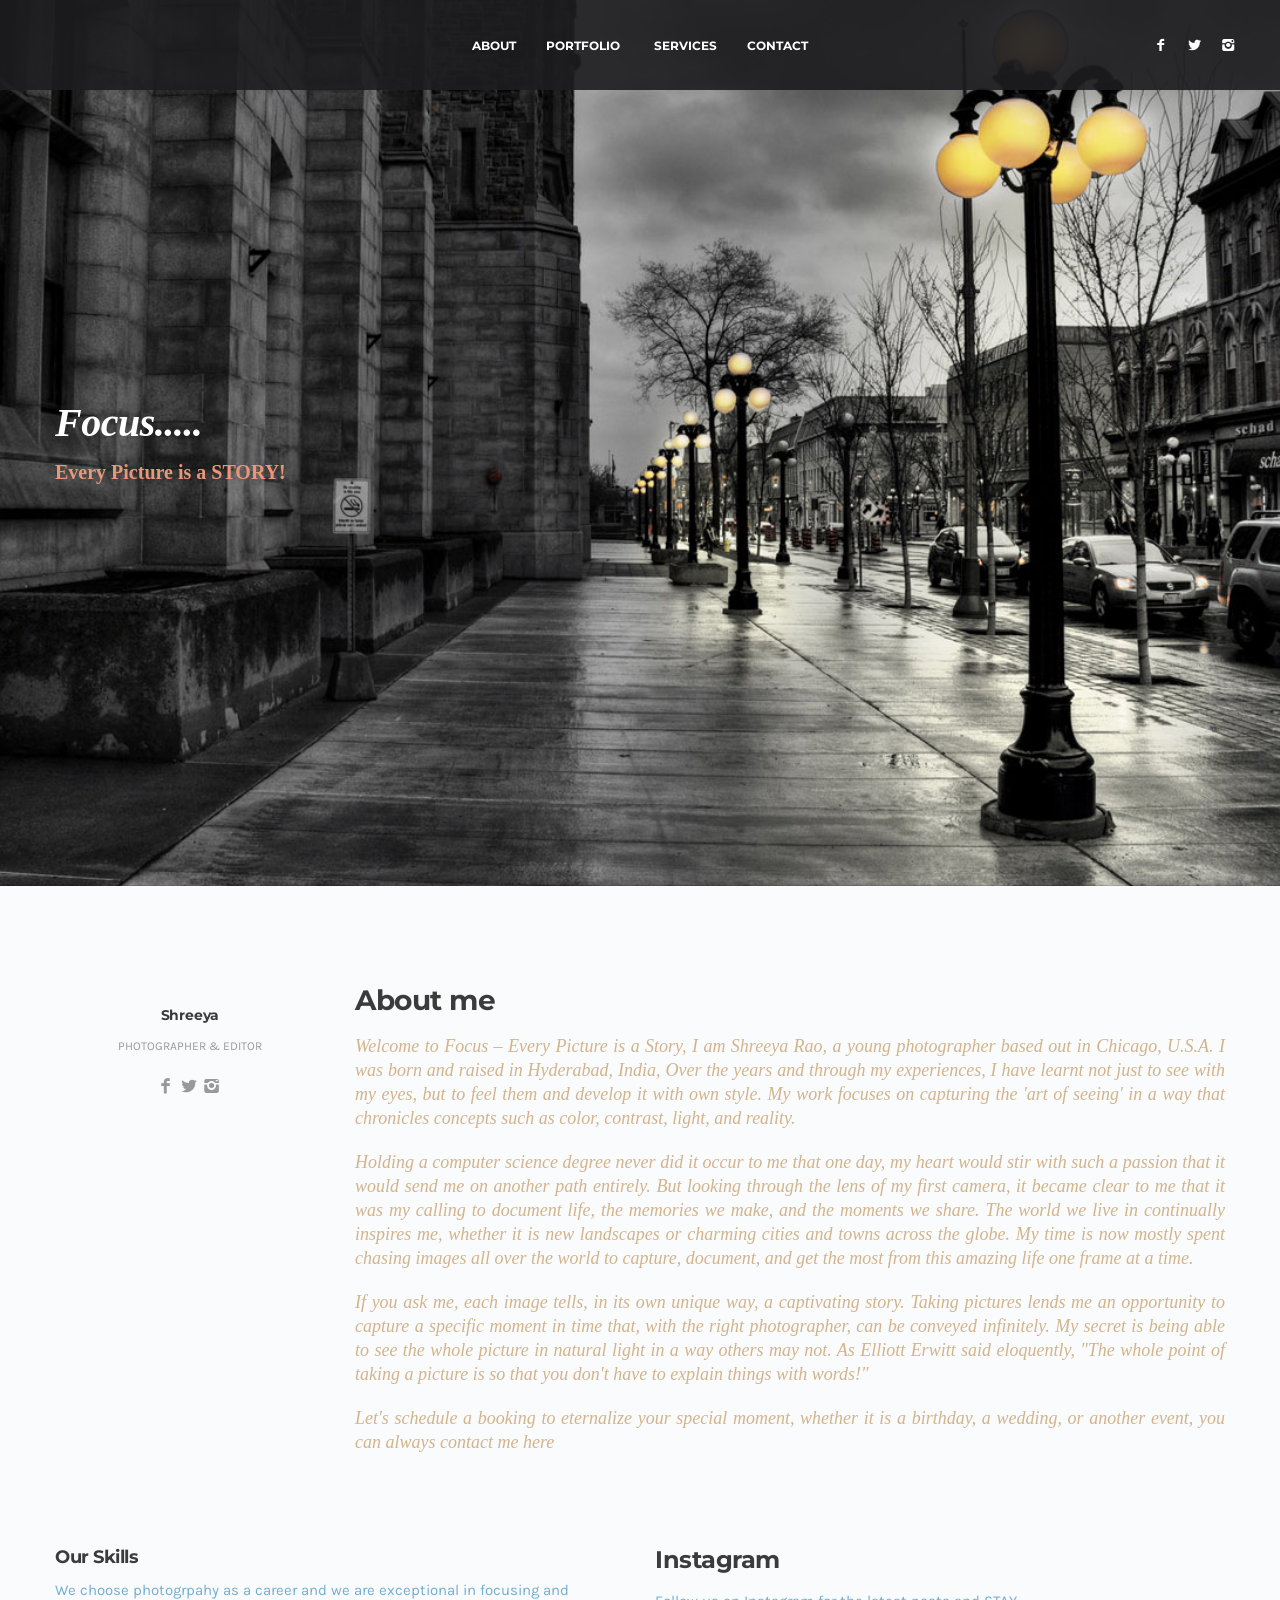
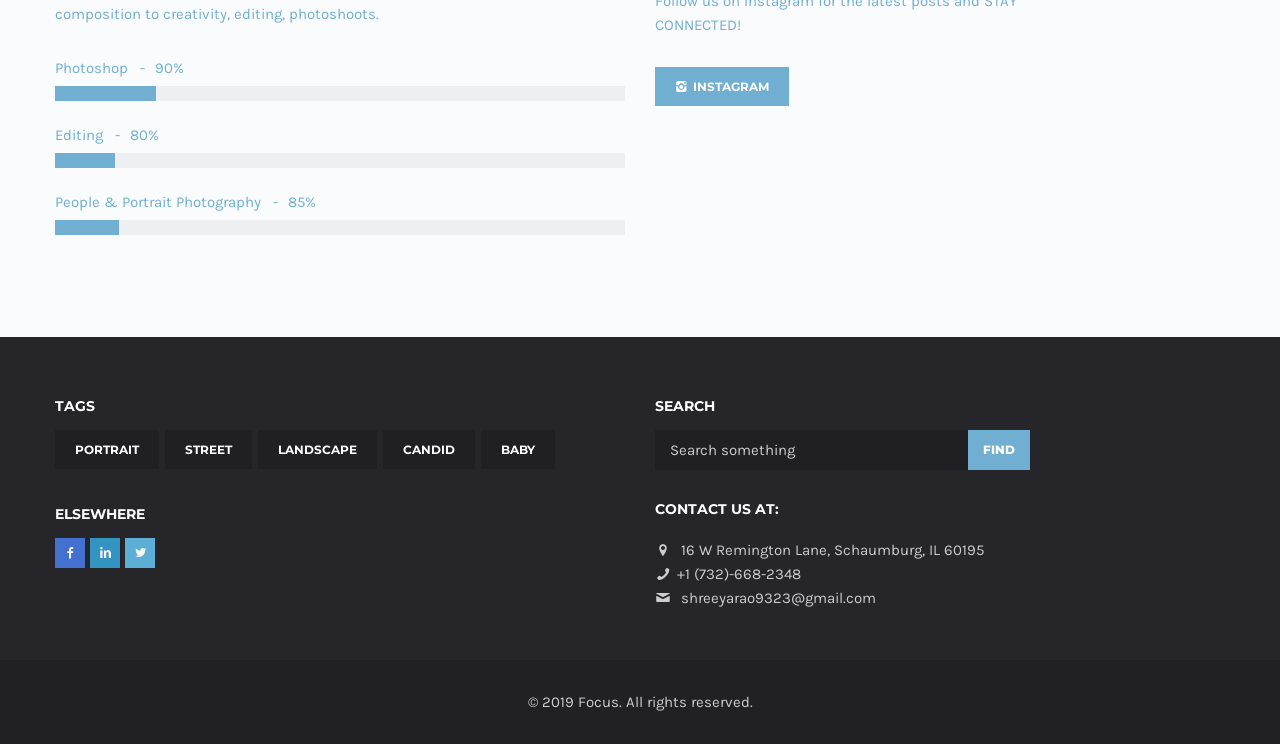
==== commit 400f77aa: "Add files via upload" ====
--- a/index.html
+++ b/index.html
@@ -1,2173 +1,238 @@
-
-
-
-
-
-
 <!DOCTYPE html>
 <html lang="en">
-  <head>
-    <meta charset="utf-8">
-  <link rel="dns-prefetch" href="https://github.githubassets.com">
-  <link rel="dns-prefetch" href="https://avatars0.githubusercontent.com">
-  <link rel="dns-prefetch" href="https://avatars1.githubusercontent.com">
-  <link rel="dns-prefetch" href="https://avatars2.githubusercontent.com">
-  <link rel="dns-prefetch" href="https://avatars3.githubusercontent.com">
-  <link rel="dns-prefetch" href="https://github-cloud.s3.amazonaws.com">
-  <link rel="dns-prefetch" href="https://user-images.githubusercontent.com/">
+<head>
+<meta charset="utf-8">
+<meta name="viewport" content="width=device-width, initial-scale=1.0">
+<meta name="description" content="">
+<meta name="author" content="">
+<link rel="shortcut icon" href="style/images/letter.jpg">
+<title>Focus</title>
+<!-- Bootstrap core CSS -->
+<link href="style/css/bootstrap.min.css" rel="stylesheet">
+<link href="style/css/plugins.css" rel="stylesheet">
+<link href="style.css" rel="stylesheet">
+<link href="style/css/color/blue.css" rel="stylesheet">
+<link href='http://fonts.googleapis.com/css?family=Montserrat:400,700' rel='stylesheet' type='text/css'>
+<link href='http://fonts.googleapis.com/css?family=Karla:400,400italic,700,700italic' rel='stylesheet' type='text/css'>
+<link href="style/type/icons.css" rel="stylesheet">
+<!-- HTML5 shim and Respond.js for IE8 support of HTML5 elements and media queries -->
+<!-- WARNING: Respond.js doesn't work if you view the page via file:// -->
+<!--[if lt IE 9]>
+<script src="https://oss.maxcdn.com/html5shiv/3.7.2/html5shiv.min.js"></script>
+<script src="https://oss.maxcdn.com/respond/1.4.2/respond.min.js"></script>
+<![endif]-->
+</head>
+<body>
+<div id="preloader"><div class="textload">Loading</div><div id="status"><div class="spinner"></div></div></div>
+<main class="body-wrapper">
+  <nav class="navbar solid dark">
+    <div class="navbar-header">
+      <div class="basic-wrapper"> 
+       <div class="navbar-brand"> <a href="index.html"><img src="style/images/logomaker.jpg" srcset="style/images/logomaker.jpg 1x, style/images/logomaker.jpg 2x" class="logo-light" alt="" /><img src="style/images/logomaker.jpg" srcset="style/images/logomaker.jpg 1x, style/images/logomaker.jpg 2x" class="logo-dark" alt="" /></a> </div>
+        <a class="btn responsive-menu" data-toggle="collapse" data-target=".navbar-collapse"><i></i></a>
+      </div>
+      <!-- /.basic-wrapper -->  
+    </div>
+    <!-- /.navbar-header -->
+    <div class="collapse navbar-collapse">
+      <ul class="nav navbar-nav">
+        <li><a href="index.html">About</a>
+        <li class="dropdown"><a href="portfolio.html" class="dropdown-toggle js-activated" data-toggle="dropdown">Portfolio <span class="caret"></span></a>
+          <ul class="dropdown-menu">
+            <li><a href="portrait.html">PORTRAIT</a></li>
+            <li><a href="landscape.html">LANDSCAPE</a></li>
+            <li><a href="candid.html">CANDID</a></li>
+            <li><a href="baby.html">BABY</a></li>
+            <li><a href="street.html">STREET</a></li>
+          
+          </ul>
+        </li>
+        <li><a href="services.html">Services </a>
+        <li><a href="contact.html">Contact </a>
+        </li>
+      </ul>
+      <!-- /.navbar-nav --> 
+    </div>
+    <!-- /.navbar-collapse -->
+    
+    <div class="social-wrapper">
+      <ul class="social naked">
+        <li><a href="https://www.facebook.com/shreeya.rao.1"><i class="icon-s-facebook"></i></a></li>
+        <li><a href="https://twitter.com/shreeyarao9323"><i class="icon-s-twitter"></i></a></li>
+        <li><a href="https://www.instagram.com/focus_every_picture_is_a_story/"><i class="icon-s-instagram"></i></a></li>
+      </ul>
+      <!-- /.social --> 
+    </div>
+    <!-- /.social-wrapper --> 
+  </nav>
+  <!-- /.navbar -->
+  
+  <div class="post-parallax parallax inverse-wrapper parallax1" style="background-image: url(style/images/art/images.jpg);">
+    <div class="container inner text-center">
+      <div class="headline text-left">
+          <h2 style="font-family: Open sans-serif; color:white; font-style: oblique" >Focus.....</h2>
+          <p class="lead" style="font-family: Times New Roman; color:darksalmon"><b>Every Picture is a STORY!</b></p>
+      </div>
+      <!-- /.headline --> 
+    </div>
+    <!--/.container --> 
+  </div>
+  <!--/.parallax --> 
+  
+  
+  
+  <div class="light-wrapper">
+    <div class="container inner">
+      <div class="row">
+        <div class="col-sm-3 text-center">
+              <div class="row grid-view">
+                  <figure><img src="style/images/art/aboutme.jpeg" alt="" /></figure>
+                    <h6 class="post-title">Shreeya</h6>
+                    <div class="meta">Photographer & Editor</div>
+                    <p></p>
+          <ul class="social naked bigger text-center">
+            <li><a href="https://www.facebook.com/shreeya.rao.1"><i class="icon-s-facebook"></i></a></li>
+            <li><a href="https://twitter.com/shreeyarao9323"><i class="icon-s-twitter"></i></a></li>
+            <li><a href="https://www.instagram.com/focus_every_picture_is_a_story/"><i class="icon-s-instagram"></i></a></li>
+          </ul>
+        </div>
+        <!-- /column -->
+            <!-- /column -->
+        
+        
+      </div>
+        
+        <div class="col-sm-9">
+          <h3 class="section-title">About me</h3>
+            <p style="text-align: justify; font-style: italic; font-family: Snell Roundhand; font-size: 18px; color: tan"> Welcome to Focus – Every Picture is a Story, I am Shreeya Rao, a young photographer based out in Chicago, U.S.A. I was born and raised in Hyderabad, India, Over the years and through my experiences, I have learnt not just to see with my eyes, but to feel them and develop it with own style. My work focuses on capturing the 'art of seeing' in a way that chronicles concepts such as color, contrast, light, and reality. </p>
+           <p style="text-align: justify; font-style: italic; font-family: Snell Roundhand; font-size: 18px; color: tan"> Holding a computer science degree never did it occur to me that one day, my heart would stir with such a passion that it would send me on another path entirely. But looking through the lens of my first camera, it became clear to me that it was my calling to document life, the memories we make, and the moments we share. The world we live in continually inspires me, whether it is new landscapes or charming cities and towns across the globe. My time is now mostly spent chasing images all over the world to capture, document, and get the most from this amazing life one frame at a time.  </p>
+           <p style="text-align: justify; font-style: italic; font-family: Snell Roundhand; font-size: 18px; color: tan">If you ask me, each image tells, in its own unique way, a captivating story. Taking pictures lends me an opportunity to capture a specific moment in time that, with the right photographer, can be conveyed infinitely. My secret is being able to see the whole picture in natural light in a way others may not. As Elliott Erwitt said eloquently, "The whole point of taking a picture is so that you don't have to explain things with words!" </p>
+<p style="text-align: justify; font-style: italic; font-family: Snell Roundhand; font-size: 18px; color: tan">Let's schedule a booking to eternalize your special moment, whether it is a birthday, a wedding, or another event, you can always contact me here <a href="contact.html".</a> </p> 
+ <br/> <br/>
+      </div>
+      <!--/.row -->
+        </div> <br/>
+      <div class="divide8"></div>
+      <div class="row">
+        <div class="col-sm-6">
+          <h3>Our Skills</h3>
+          <p> We choose photogrpahy as a career and we are exceptional in focusing and composition to creativity, editing, photoshoots.</p>
+          <div class="divide10"></div>
+          <ul class="progress-list">
+            <li>
+              <p>Photoshop <em>90%</em></p>
+              <div class="progress plain">
+                <div class="bar" data-width="90"></div>
+              </div>
+            </li>
+            <li>
+              <p>Editing <em>80%</em></p>
+              <div class="progress plain">
+                <div class="bar" data-width="80"></div>
+              </div>
+            </li>
+            <li>
+              <p>People & Portrait Photography <em>85%</em></p>
+              <div class="progress plain">
+                <div class="bar" data-width="85"></div>
+              </div>
+            </li>
+          </ul>
+          <!-- /.progress-list --> 
+        </div>
+        <!--/column -->
+       
+          <div class="col-sm-4">
+          <h2>Instagram</h2>
+          <p>Follow us on Instagram for the latest posts and STAY CONNECTED!</p>
+          <div class="divide10"></div>
+           <a href="https://www.instagram.com/focus_every_picture_is_a_story/" class="btn btn-icon"><i class="icon-s-instagram"></i> Instagram</a> </div>
+        </div>
+        <!--/column -->
+    
+        
+        <!--/column -->
+      </div>
+      <!--/.row --> 
+    </div>
+    <!--/.container --> 
 
+  
+  
+  <footer class="footer inverse-wrapper">
+    <div class="container inner">
+    <div class="row">
+        <div class="col-sm-6">
+          <div class="widget">
+            <h4 class="widget-title">Tags</h4>
+            <ul class="tag-list">
+              <li><a href="portrait.html" class="btn">Portrait</a></li>
+              <li><a href="street.html" class="btn">Street</a></li>
+              <li><a href="landscape.html" class="btn">Landscape</a></li>
+              <li><a href="candid.html" class="btn">Candid</a></li>
+              <li><a href="baby.html" class="btn">Baby</a></li>
+            </ul>
+          </div>
+          <!-- /.widget -->
+          
+          <div class="widget">
+            <h4 class="widget-title">Elsewhere</h4>
+            <ul class="social">
+              <li><a href="https://www.facebook.com/shreeya.rao.1"><i class="icon-s-facebook"></i></a></li>
+              <li><a href="https://www.linkedin.com/in/shreeya-tataji-72ab02a2/"><i class="icon-s-linkedin"></i></a></li>
+                <li><a href="https://twitter.com/shreeyarao9323"><i class="icon-s-twitter"></i></a></li>
+            </ul>
+            <!-- .social --> 
+            
+          </div>
+        </div>
+        <!-- /column -->
 
-
-  <link crossorigin="anonymous" media="all" integrity="sha512-/YEVWs7BzxfKyUd6zVxjEQcXRWsLbcEjv045Rq8DSoipySmQblhVKxlXLva2GtNd5DhwCxHwW1RM0N9I7S2Vew==" rel="stylesheet" href="https://github.githubassets.com/assets/frameworks-481a47a96965f6706fb41bae0d14b09a.css" />
-  
-    <link crossorigin="anonymous" media="all" integrity="sha512-UuDKgNf/5qyjHC2IFg8kEkn3j2n+D4ShuvNV5eohEqUPfuPzqAxcd98IqomrgGo/g36tB35YvxoA1CbXgE0iFg==" rel="stylesheet" href="https://github.githubassets.com/assets/github-5362384f9e2512870c388a187eaf4868.css" />
+        <div class="col-sm-4">
+          <div class="widget">
+            <h4 class="widget-title">Search</h4>
+            <form class="searchform" method="get">
+              <input type="text" id="s2" name="s" value="Search something" onfocus="this.value=''" onblur="this.value='Search something'">
+              <button type="submit" class="btn btn-default">Find</button>
+            </form>
+          </div>
+          <!-- /.widget -->
+          <div class="widget">
+            <h4 class="widget-title">Contact us at:</h4>
+            <p></p>
+            <div class="contact-info"> <i class="icon-location"></i> 16 W Remington Lane, Schaumburg, IL 60195<br />
+              <i class="icon-phone"></i>+1 (732)-668-2348 <br />
+              <i class="icon-mail"></i> <a href="first.last@email.com">shreeyarao9323@gmail.com</a> </div>
+          </div>
+          <!-- /.widget --> 
+          
+        </div>
+        <!-- /column --> 
+      </div>
+      
+        
+      </div>
+      <!-- /.row --> 
+   
+    <!-- .container -->
     
-    
-    
-    
-
-  <meta name="viewport" content="width=device-width">
-  
-  <title>Editing shreeyarao9323.github.io/index.html at master · shreeyarao9323/shreeyarao9323.github.io</title>
-    <meta name="description" content="Contribute to shreeyarao9323/shreeyarao9323.github.io development by creating an account on GitHub.">
-    <link rel="search" type="application/opensearchdescription+xml" href="/opensearch.xml" title="GitHub">
-  <link rel="fluid-icon" href="https://github.com/fluidicon.png" title="GitHub">
-  <meta property="fb:app_id" content="1401488693436528">
-
-    <meta name="twitter:image:src" content="https://avatars1.githubusercontent.com/u/44271549?s=400&amp;v=4" /><meta name="twitter:site" content="@github" /><meta name="twitter:card" content="summary" /><meta name="twitter:title" content="shreeyarao9323/shreeyarao9323.github.io" /><meta name="twitter:description" content="Contribute to shreeyarao9323/shreeyarao9323.github.io development by creating an account on GitHub." />
-    <meta property="og:image" content="https://avatars1.githubusercontent.com/u/44271549?s=400&amp;v=4" /><meta property="og:site_name" content="GitHub" /><meta property="og:type" content="object" /><meta property="og:title" content="shreeyarao9323/shreeyarao9323.github.io" /><meta property="og:url" content="https://github.com/shreeyarao9323/shreeyarao9323.github.io" /><meta property="og:description" content="Contribute to shreeyarao9323/shreeyarao9323.github.io development by creating an account on GitHub." />
-
-  <link rel="assets" href="https://github.githubassets.com/">
-  <link rel="web-socket" href="wss://live.github.com/_sockets/VjI6NDY4Nzg2OTIyOmE4ODZiY2M0OThiMjQ2YTRmZmJiZTViMTE0MjYyZmM2YmRiYzYzNzUxNDQ1MWMyNjFiMjhiYTk5NTVmMTMzMjk=--a10736312d91dc3b61ad8bd02cb40a411395d630">
-  <link rel="sudo-modal" href="/sessions/sudo_modal">
-  <meta name="request-id" content="F30A:13F0:A8E04B:1167592:5DD1B1E3" data-pjax-transient>
-
-
-  
-
-  <meta name="selected-link" value="repo_source" data-pjax-transient>
-
-      <meta name="google-site-verification" content="KT5gs8h0wvaagLKAVWq8bbeNwnZZK1r1XQysX3xurLU">
-    <meta name="google-site-verification" content="ZzhVyEFwb7w3e0-uOTltm8Jsck2F5StVihD0exw2fsA">
-    <meta name="google-site-verification" content="GXs5KoUUkNCoaAZn7wPN-t01Pywp9M3sEjnt_3_ZWPc">
-
-  <meta name="octolytics-host" content="collector.githubapp.com" /><meta name="octolytics-app-id" content="github" /><meta name="octolytics-event-url" content="https://collector.githubapp.com/github-external/browser_event" /><meta name="octolytics-dimension-request_id" content="F30A:13F0:A8E04B:1167592:5DD1B1E3" /><meta name="octolytics-dimension-region_edge" content="iad" /><meta name="octolytics-dimension-region_render" content="iad" /><meta name="octolytics-dimension-ga_id" content="" class="js-octo-ga-id" /><meta name="octolytics-dimension-visitor_id" content="12455518401572479" /><meta name="octolytics-actor-id" content="44271549" /><meta name="octolytics-actor-login" content="shreeyarao9323" /><meta name="octolytics-actor-hash" content="231f7ccafac9dbd48affed812ccbc46c32e7c983d21272de8e90bffc638dbd9d" />
-<meta name="analytics-location" content="/&lt;user-name&gt;/&lt;repo-name&gt;/blob/edit" data-pjax-transient="true" />
-
-
-
-    <meta name="google-analytics" content="UA-3769691-2">
-
-  <meta class="js-ga-set" name="userId" content="cdaafca20e7ee8fa305c52adda86119d">
-
-<meta class="js-ga-set" name="dimension1" content="Logged In">
-
-
-
-  
-
-      <meta name="hostname" content="github.com">
-    <meta name="user-login" content="shreeyarao9323">
-
-      <meta name="expected-hostname" content="github.com">
-    <meta name="js-proxy-site-detection-payload" content="[base64]">
-
-    <meta name="enabled-features" content="LAUNCH_PROJECT,ACTIONS_V2_ON_MARKETPLACE,MARKETPLACE_FEATURED_BLOG_POSTS,MARKETPLACE_INVOICED_BILLING,MARKETPLACE_SOCIAL_PROOF_CUSTOMERS,MARKETPLACE_TRENDING_SOCIAL_PROOF,MARKETPLACE_RECOMMENDATIONS,MARKETPLACE_PENDING_INSTALLATIONS,NOTIFY_ON_BLOCK,RELATED_ISSUES,GHE_CLOUD_TRIAL">
-
-  <meta name="html-safe-nonce" content="98f56676d40ab61b6a0223c07c90e2b5451f426f">
-
-  <meta http-equiv="x-pjax-version" content="a24d82d484ab528e3f0db8bcd6034055">
-  
-
-      <link href="https://github.com/shreeyarao9323/shreeyarao9323.github.io/commits/master.atom" rel="alternate" title="Recent Commits to shreeyarao9323.github.io:master" type="application/atom+xml">
-
-  <meta name="go-import" content="github.com/shreeyarao9323/shreeyarao9323.github.io git https://github.com/shreeyarao9323/shreeyarao9323.github.io.git">
-
-  <meta name="octolytics-dimension-user_id" content="44271549" /><meta name="octolytics-dimension-user_login" content="shreeyarao9323" /><meta name="octolytics-dimension-repository_id" content="159398379" /><meta name="octolytics-dimension-repository_nwo" content="shreeyarao9323/shreeyarao9323.github.io" /><meta name="octolytics-dimension-repository_public" content="true" /><meta name="octolytics-dimension-repository_is_fork" content="false" /><meta name="octolytics-dimension-repository_network_root_id" content="159398379" /><meta name="octolytics-dimension-repository_network_root_nwo" content="shreeyarao9323/shreeyarao9323.github.io" /><meta name="octolytics-dimension-repository_explore_github_marketplace_ci_cta_shown" content="false" />
-
-
-
-
-  <meta name="browser-stats-url" content="https://api.github.com/_private/browser/stats">
-
-  <meta name="browser-errors-url" content="https://api.github.com/_private/browser/errors">
-
-  <link rel="mask-icon" href="https://github.githubassets.com/pinned-octocat.svg" color="#000000">
-  <link rel="icon" type="image/x-icon" class="js-site-favicon" href="https://github.githubassets.com/favicon.ico">
-
-<meta name="theme-color" content="#1e2327">
-
-  <meta name="msapplication-TileImage" content="/windows-tile.png">
-  <meta name="msapplication-TileColor" content="#ffffff">
-
-
-  <meta name="webauthn-auth-enabled" content="true">
-
-  <meta name="webauthn-registration-enabled" content="true">
-
-  <link rel="manifest" href="/manifest.json" crossOrigin="use-credentials">
-
-  </head>
-
-  <body class="logged-in env-production page-responsive page-edit-blob">
-    
-
-  <div class="position-relative js-header-wrapper ">
-    <a href="#start-of-content" tabindex="1" class="p-3 bg-blue text-white show-on-focus js-skip-to-content">Skip to content</a>
-    <span class="Progress progress-pjax-loader position-fixed width-full js-pjax-loader-bar">
-      <span class="progress-pjax-loader-bar top-0 left-0" style="width: 0%;"></span>
-    </span>
-
-    
-    
-    
-
-
-          <header class="Header js-details-container Details flex-wrap flex-lg-nowrap p-responsive" role="banner">
-
-    <div class="Header-item d-none d-lg-flex">
-      <a class="Header-link" href="https://github.com/" data-hotkey="g d" aria-label="Homepage" data-ga-click="Header, go to dashboard, icon:logo">
-  <svg class="octicon octicon-mark-github v-align-middle" height="32" viewBox="0 0 16 16" version="1.1" width="32" aria-hidden="true"><path fill-rule="evenodd" d="M8 0C3.58 0 0 3.58 0 8c0 3.54 2.29 6.53 5.47 7.59.4.07.55-.17.55-.38 0-.19-.01-.82-.01-1.49-2.01.37-2.53-.49-2.69-.94-.09-.23-.48-.94-.82-1.13-.28-.15-.68-.52-.01-.53.63-.01 1.08.58 1.23.82.72 1.21 1.87.87 2.33.66.07-.52.28-.87.51-1.07-1.78-.2-3.64-.89-3.64-3.95 0-.87.31-1.59.82-2.15-.08-.2-.36-1.02.08-2.12 0 0 .67-.21 2.2.82.64-.18 1.32-.27 2-.27.68 0 1.36.09 2 .27 1.53-1.04 2.2-.82 2.2-.82.44 1.1.16 1.92.08 2.12.51.56.82 1.27.82 2.15 0 3.07-1.87 3.75-3.65 3.95.29.25.54.73.54 1.48 0 1.07-.01 1.93-.01 2.2 0 .21.15.46.55.38A8.013 8.013 0 0016 8c0-4.42-3.58-8-8-8z"/></svg>
-</a>
-
-    </div>
-
-    <div class="Header-item d-lg-none">
-      <button class="Header-link btn-link js-details-target" type="button" aria-label="Toggle navigation" aria-expanded="false">
-        <svg height="24" class="octicon octicon-three-bars" viewBox="0 0 12 16" version="1.1" width="18" aria-hidden="true"><path fill-rule="evenodd" d="M11.41 9H.59C0 9 0 8.59 0 8c0-.59 0-1 .59-1H11.4c.59 0 .59.41.59 1 0 .59 0 1-.59 1h.01zm0-4H.59C0 5 0 4.59 0 4c0-.59 0-1 .59-1H11.4c.59 0 .59.41.59 1 0 .59 0 1-.59 1h.01zM.59 11H11.4c.59 0 .59.41.59 1 0 .59 0 1-.59 1H.59C0 13 0 12.59 0 12c0-.59 0-1 .59-1z"/></svg>
-      </button>
-    </div>
-
-    <div class="Header-item Header-item--full flex-column flex-lg-row width-full flex-order-2 flex-lg-order-none mr-0 mr-lg-3 mt-3 mt-lg-0 Details-content--hidden">
-        <div class="header-search flex-self-stretch flex-lg-self-auto mr-0 mr-lg-3 mb-3 mb-lg-0 scoped-search site-scoped-search js-site-search position-relative js-jump-to"
-  role="combobox"
-  aria-owns="jump-to-results"
-  aria-label="Search or jump to"
-  aria-haspopup="listbox"
-  aria-expanded="false"
->
-  <div class="position-relative">
-    <!-- '"` --><!-- </textarea></xmp> --></option></form><form class="js-site-search-form" role="search" aria-label="Site" data-scope-type="Repository" data-scope-id="159398379" data-scoped-search-url="/shreeyarao9323/shreeyarao9323.github.io/search" data-unscoped-search-url="/search" action="/shreeyarao9323/shreeyarao9323.github.io/search" accept-charset="UTF-8" method="get"><input name="utf8" type="hidden" value="&#x2713;" />
-      <label class="form-control input-sm header-search-wrapper p-0 header-search-wrapper-jump-to position-relative d-flex flex-justify-between flex-items-center js-chromeless-input-container">
-        <input type="text"
-          class="form-control input-sm header-search-input jump-to-field js-jump-to-field js-site-search-focus js-site-search-field is-clearable"
-          data-hotkey="s,/"
-          name="q"
-          value=""
-          placeholder="Search or jump to…"
-          data-unscoped-placeholder="Search or jump to…"
-          data-scoped-placeholder="Search or jump to…"
-          autocapitalize="off"
-          aria-autocomplete="list"
-          aria-controls="jump-to-results"
-          aria-label="Search or jump to…"
-          data-jump-to-suggestions-path="/_graphql/GetSuggestedNavigationDestinations#csrf-token=V/K4L6Y85D2XM0O+1CfubSfMgO643/93lp44M/v/eTXyrImreOgq4NWQ6Vc1Yy+nNQpYpx9Jahf318F0vJM8Kg=="
-          spellcheck="false"
-          autocomplete="off"
-          >
-          <input type="hidden" class="js-site-search-type-field" name="type" >
-            <img src="https://github.githubassets.com/images/search-key-slash.svg" alt="" class="mr-2 header-search-key-slash">
-
-            <div class="Box position-absolute overflow-hidden d-none jump-to-suggestions js-jump-to-suggestions-container">
-              
-<ul class="d-none js-jump-to-suggestions-template-container">
-  
-
-<li class="d-flex flex-justify-start flex-items-center p-0 f5 navigation-item js-navigation-item js-jump-to-suggestion" role="option">
-  <a tabindex="-1" class="no-underline d-flex flex-auto flex-items-center jump-to-suggestions-path js-jump-to-suggestion-path js-navigation-open p-2" href="">
-    <div class="jump-to-octicon js-jump-to-octicon flex-shrink-0 mr-2 text-center d-none">
-      <svg height="16" width="16" class="octicon octicon-repo flex-shrink-0 js-jump-to-octicon-repo d-none" title="Repository" aria-label="Repository" viewBox="0 0 12 16" version="1.1" role="img"><path fill-rule="evenodd" d="M4 9H3V8h1v1zm0-3H3v1h1V6zm0-2H3v1h1V4zm0-2H3v1h1V2zm8-1v12c0 .55-.45 1-1 1H6v2l-1.5-1.5L3 16v-2H1c-.55 0-1-.45-1-1V1c0-.55.45-1 1-1h10c.55 0 1 .45 1 1zm-1 10H1v2h2v-1h3v1h5v-2zm0-10H2v9h9V1z"/></svg>
-      <svg height="16" width="16" class="octicon octicon-project flex-shrink-0 js-jump-to-octicon-project d-none" title="Project" aria-label="Project" viewBox="0 0 15 16" version="1.1" role="img"><path fill-rule="evenodd" d="M10 12h3V2h-3v10zm-4-2h3V2H6v8zm-4 4h3V2H2v12zm-1 1h13V1H1v14zM14 0H1a1 1 0 00-1 1v14a1 1 0 001 1h13a1 1 0 001-1V1a1 1 0 00-1-1z"/></svg>
-      <svg height="16" width="16" class="octicon octicon-search flex-shrink-0 js-jump-to-octicon-search d-none" title="Search" aria-label="Search" viewBox="0 0 16 16" version="1.1" role="img"><path fill-rule="evenodd" d="M15.7 13.3l-3.81-3.83A5.93 5.93 0 0013 6c0-3.31-2.69-6-6-6S1 2.69 1 6s2.69 6 6 6c1.3 0 2.48-.41 3.47-1.11l3.83 3.81c.19.2.45.3.7.3.25 0 .52-.09.7-.3a.996.996 0 000-1.41v.01zM7 10.7c-2.59 0-4.7-2.11-4.7-4.7 0-2.59 2.11-4.7 4.7-4.7 2.59 0 4.7 2.11 4.7 4.7 0 2.59-2.11 4.7-4.7 4.7z"/></svg>
-    </div>
-
-    <img class="avatar mr-2 flex-shrink-0 js-jump-to-suggestion-avatar d-none" alt="" aria-label="Team" src="" width="28" height="28">
-
-    <div class="jump-to-suggestion-name js-jump-to-suggestion-name flex-auto overflow-hidden text-left no-wrap css-truncate css-truncate-target">
-    </div>
-
-    <div class="border rounded-1 flex-shrink-0 bg-gray px-1 text-gray-light ml-1 f6 d-none js-jump-to-badge-search">
-      <span class="js-jump-to-badge-search-text-default d-none" aria-label="in this repository">
-        In this repository
-      </span>
-      <span class="js-jump-to-badge-search-text-global d-none" aria-label="in all of GitHub">
-        All GitHub
-      </span>
-      <span aria-hidden="true" class="d-inline-block ml-1 v-align-middle">↵</span>
-    </div>
-
-    <div aria-hidden="true" class="border rounded-1 flex-shrink-0 bg-gray px-1 text-gray-light ml-1 f6 d-none d-on-nav-focus js-jump-to-badge-jump">
-      Jump to
-      <span class="d-inline-block ml-1 v-align-middle">↵</span>
-    </div>
-  </a>
-</li>
-
-</ul>
-
-<ul class="d-none js-jump-to-no-results-template-container">
-  <li class="d-flex flex-justify-center flex-items-center f5 d-none js-jump-to-suggestion p-2">
-    <span class="text-gray">No suggested jump to results</span>
-  </li>
-</ul>
-
-<ul id="jump-to-results" role="listbox" class="p-0 m-0 js-navigation-container jump-to-suggestions-results-container js-jump-to-suggestions-results-container">
-  
-
-<li class="d-flex flex-justify-start flex-items-center p-0 f5 navigation-item js-navigation-item js-jump-to-scoped-search d-none" role="option">
-  <a tabindex="-1" class="no-underline d-flex flex-auto flex-items-center jump-to-suggestions-path js-jump-to-suggestion-path js-navigation-open p-2" href="">
-    <div class="jump-to-octicon js-jump-to-octicon flex-shrink-0 mr-2 text-center d-none">
-      <svg height="16" width="16" class="octicon octicon-repo flex-shrink-0 js-jump-to-octicon-repo d-none" title="Repository" aria-label="Repository" viewBox="0 0 12 16" version="1.1" role="img"><path fill-rule="evenodd" d="M4 9H3V8h1v1zm0-3H3v1h1V6zm0-2H3v1h1V4zm0-2H3v1h1V2zm8-1v12c0 .55-.45 1-1 1H6v2l-1.5-1.5L3 16v-2H1c-.55 0-1-.45-1-1V1c0-.55.45-1 1-1h10c.55 0 1 .45 1 1zm-1 10H1v2h2v-1h3v1h5v-2zm0-10H2v9h9V1z"/></svg>
-      <svg height="16" width="16" class="octicon octicon-project flex-shrink-0 js-jump-to-octicon-project d-none" title="Project" aria-label="Project" viewBox="0 0 15 16" version="1.1" role="img"><path fill-rule="evenodd" d="M10 12h3V2h-3v10zm-4-2h3V2H6v8zm-4 4h3V2H2v12zm-1 1h13V1H1v14zM14 0H1a1 1 0 00-1 1v14a1 1 0 001 1h13a1 1 0 001-1V1a1 1 0 00-1-1z"/></svg>
-      <svg height="16" width="16" class="octicon octicon-search flex-shrink-0 js-jump-to-octicon-search d-none" title="Search" aria-label="Search" viewBox="0 0 16 16" version="1.1" role="img"><path fill-rule="evenodd" d="M15.7 13.3l-3.81-3.83A5.93 5.93 0 0013 6c0-3.31-2.69-6-6-6S1 2.69 1 6s2.69 6 6 6c1.3 0 2.48-.41 3.47-1.11l3.83 3.81c.19.2.45.3.7.3.25 0 .52-.09.7-.3a.996.996 0 000-1.41v.01zM7 10.7c-2.59 0-4.7-2.11-4.7-4.7 0-2.59 2.11-4.7 4.7-4.7 2.59 0 4.7 2.11 4.7 4.7 0 2.59-2.11 4.7-4.7 4.7z"/></svg>
-    </div>
-
-    <img class="avatar mr-2 flex-shrink-0 js-jump-to-suggestion-avatar d-none" alt="" aria-label="Team" src="" width="28" height="28">
-
-    <div class="jump-to-suggestion-name js-jump-to-suggestion-name flex-auto overflow-hidden text-left no-wrap css-truncate css-truncate-target">
-    </div>
-
-    <div class="border rounded-1 flex-shrink-0 bg-gray px-1 text-gray-light ml-1 f6 d-none js-jump-to-badge-search">
-      <span class="js-jump-to-badge-search-text-default d-none" aria-label="in this repository">
-        In this repository
-      </span>
-      <span class="js-jump-to-badge-search-text-global d-none" aria-label="in all of GitHub">
-        All GitHub
-      </span>
-      <span aria-hidden="true" class="d-inline-block ml-1 v-align-middle">↵</span>
-    </div>
-
-    <div aria-hidden="true" class="border rounded-1 flex-shrink-0 bg-gray px-1 text-gray-light ml-1 f6 d-none d-on-nav-focus js-jump-to-badge-jump">
-      Jump to
-      <span class="d-inline-block ml-1 v-align-middle">↵</span>
-    </div>
-  </a>
-</li>
-
-  
-
-<li class="d-flex flex-justify-start flex-items-center p-0 f5 navigation-item js-navigation-item js-jump-to-global-search d-none" role="option">
-  <a tabindex="-1" class="no-underline d-flex flex-auto flex-items-center jump-to-suggestions-path js-jump-to-suggestion-path js-navigation-open p-2" href="">
-    <div class="jump-to-octicon js-jump-to-octicon flex-shrink-0 mr-2 text-center d-none">
-      <svg height="16" width="16" class="octicon octicon-repo flex-shrink-0 js-jump-to-octicon-repo d-none" title="Repository" aria-label="Repository" viewBox="0 0 12 16" version="1.1" role="img"><path fill-rule="evenodd" d="M4 9H3V8h1v1zm0-3H3v1h1V6zm0-2H3v1h1V4zm0-2H3v1h1V2zm8-1v12c0 .55-.45 1-1 1H6v2l-1.5-1.5L3 16v-2H1c-.55 0-1-.45-1-1V1c0-.55.45-1 1-1h10c.55 0 1 .45 1 1zm-1 10H1v2h2v-1h3v1h5v-2zm0-10H2v9h9V1z"/></svg>
-      <svg height="16" width="16" class="octicon octicon-project flex-shrink-0 js-jump-to-octicon-project d-none" title="Project" aria-label="Project" viewBox="0 0 15 16" version="1.1" role="img"><path fill-rule="evenodd" d="M10 12h3V2h-3v10zm-4-2h3V2H6v8zm-4 4h3V2H2v12zm-1 1h13V1H1v14zM14 0H1a1 1 0 00-1 1v14a1 1 0 001 1h13a1 1 0 001-1V1a1 1 0 00-1-1z"/></svg>
-      <svg height="16" width="16" class="octicon octicon-search flex-shrink-0 js-jump-to-octicon-search d-none" title="Search" aria-label="Search" viewBox="0 0 16 16" version="1.1" role="img"><path fill-rule="evenodd" d="M15.7 13.3l-3.81-3.83A5.93 5.93 0 0013 6c0-3.31-2.69-6-6-6S1 2.69 1 6s2.69 6 6 6c1.3 0 2.48-.41 3.47-1.11l3.83 3.81c.19.2.45.3.7.3.25 0 .52-.09.7-.3a.996.996 0 000-1.41v.01zM7 10.7c-2.59 0-4.7-2.11-4.7-4.7 0-2.59 2.11-4.7 4.7-4.7 2.59 0 4.7 2.11 4.7 4.7 0 2.59-2.11 4.7-4.7 4.7z"/></svg>
-    </div>
-
-    <img class="avatar mr-2 flex-shrink-0 js-jump-to-suggestion-avatar d-none" alt="" aria-label="Team" src="" width="28" height="28">
-
-    <div class="jump-to-suggestion-name js-jump-to-suggestion-name flex-auto overflow-hidden text-left no-wrap css-truncate css-truncate-target">
-    </div>
-
-    <div class="border rounded-1 flex-shrink-0 bg-gray px-1 text-gray-light ml-1 f6 d-none js-jump-to-badge-search">
-      <span class="js-jump-to-badge-search-text-default d-none" aria-label="in this repository">
-        In this repository
-      </span>
-      <span class="js-jump-to-badge-search-text-global d-none" aria-label="in all of GitHub">
-        All GitHub
-      </span>
-      <span aria-hidden="true" class="d-inline-block ml-1 v-align-middle">↵</span>
-    </div>
-
-    <div aria-hidden="true" class="border rounded-1 flex-shrink-0 bg-gray px-1 text-gray-light ml-1 f6 d-none d-on-nav-focus js-jump-to-badge-jump">
-      Jump to
-      <span class="d-inline-block ml-1 v-align-middle">↵</span>
-    </div>
-  </a>
-</li>
-
-
-    <li class="d-flex flex-justify-center flex-items-center p-0 f5 js-jump-to-suggestion">
-      <img src="https://github.githubassets.com/images/spinners/octocat-spinner-128.gif" alt="Octocat Spinner Icon" class="m-2" width="28">
-    </li>
-</ul>
-
-            </div>
-      </label>
-</form>  </div>
-</div>
-
-
-      <nav class="d-flex flex-column flex-lg-row flex-self-stretch flex-lg-self-auto" aria-label="Global">
-    <a class="Header-link d-block d-lg-none py-2 py-lg-0 border-top border-lg-top-0 border-white-fade-15" data-ga-click="Header, click, Nav menu - item:dashboard:user" aria-label="Dashboard" href="/dashboard">
-      Dashboard
-</a>
-  <a class="js-selected-navigation-item Header-link  mr-0 mr-lg-3 py-2 py-lg-0 border-top border-lg-top-0 border-white-fade-15" data-hotkey="g p" data-ga-click="Header, click, Nav menu - item:pulls context:user" aria-label="Pull requests you created" data-selected-links="/pulls /pulls/assigned /pulls/mentioned /pulls" href="/pulls">
-    Pull requests
-</a>
-  <a class="js-selected-navigation-item Header-link  mr-0 mr-lg-3 py-2 py-lg-0 border-top border-lg-top-0 border-white-fade-15" data-hotkey="g i" data-ga-click="Header, click, Nav menu - item:issues context:user" aria-label="Issues you created" data-selected-links="/issues /issues/assigned /issues/mentioned /issues" href="/issues">
-    Issues
-</a>
-    <div class="mr-0 mr-lg-3 py-2 py-lg-0 border-top border-lg-top-0 border-white-fade-15">
-      <a class="js-selected-navigation-item Header-link" data-ga-click="Header, click, Nav menu - item:marketplace context:user" data-octo-click="marketplace_click" data-octo-dimensions="location:nav_bar" data-selected-links=" /marketplace" href="/marketplace">
-        Marketplace
-</a>      
-
-    </div>
-
-  <a class="js-selected-navigation-item Header-link  mr-0 mr-lg-3 py-2 py-lg-0 border-top border-lg-top-0 border-white-fade-15" data-ga-click="Header, click, Nav menu - item:explore" data-selected-links="/explore /trending /trending/developers /integrations /integrations/feature/code /integrations/feature/collaborate /integrations/feature/ship showcases showcases_search showcases_landing /explore" href="/explore">
-    Explore
-</a>
-
-
-    <a class="Header-link d-block d-lg-none mr-0 mr-lg-3 py-2 py-lg-0 border-top border-lg-top-0 border-white-fade-15" href="https://github.com/shreeyarao9323">
-      <img class="avatar" height="20" width="20" alt="@shreeyarao9323" src="https://avatars2.githubusercontent.com/u/44271549?s=60&amp;v=4" />
-      shreeyarao9323
-</a>
-    <!-- '"` --><!-- </textarea></xmp> --></option></form><form action="/logout" accept-charset="UTF-8" method="post"><input name="utf8" type="hidden" value="&#x2713;" /><input type="hidden" name="authenticity_token" value="Jo/Onzqq3ea0+uHh2uzX2CWEaDsF/9K76iZ//QWh+8ujESkyL20MzCQryiI8G5QiItdvVYGBfE27r45lWnExqA==" />
-      <button type="submit" class="Header-link mr-0 mr-lg-3 py-2 py-lg-0 border-top border-lg-top-0 border-white-fade-15 d-lg-none btn-link d-block width-full text-left" data-ga-click="Header, sign out, icon:logout" style="padding-left: 2px;">
-        <svg class="octicon octicon-sign-out v-align-middle" viewBox="0 0 16 16" version="1.1" width="16" height="16" aria-hidden="true"><path fill-rule="evenodd" d="M12 9V7H8V5h4V3l4 3-4 3zm-2 3H6V3L2 1h8v3h1V1c0-.55-.45-1-1-1H1C.45 0 0 .45 0 1v11.38c0 .39.22.73.55.91L6 16.01V13h4c.55 0 1-.45 1-1V8h-1v4z"/></svg>
-        Sign out
-      </button>
-</form></nav>
-
-    </div>
-
-    <div class="Header-item Header-item--full flex-justify-center d-lg-none position-relative">
-      <div class="css-truncate css-truncate-target width-fit position-absolute left-0 right-0 text-center">
-              <svg class="octicon octicon-repo" viewBox="0 0 12 16" version="1.1" width="12" height="16" aria-hidden="true"><path fill-rule="evenodd" d="M4 9H3V8h1v1zm0-3H3v1h1V6zm0-2H3v1h1V4zm0-2H3v1h1V2zm8-1v12c0 .55-.45 1-1 1H6v2l-1.5-1.5L3 16v-2H1c-.55 0-1-.45-1-1V1c0-.55.45-1 1-1h10c.55 0 1 .45 1 1zm-1 10H1v2h2v-1h3v1h5v-2zm0-10H2v9h9V1z"/></svg>
-    <a class="Header-link" href="/shreeyarao9323">shreeyarao9323</a>
-    /
-    <a class="Header-link" href="/shreeyarao9323/shreeyarao9323.github.io">shreeyarao9323.github.io</a>
-
-</div>
-    </div>
-
-
-    <div class="Header-item mr-0 mr-lg-3 flex-order-1 flex-lg-order-none">
-      
-
-    <a aria-label="You have no unread notifications" class="Header-link notification-indicator position-relative tooltipped tooltipped-sw js-socket-channel js-notification-indicator" data-hotkey="g n" data-ga-click="Header, go to notifications, icon:read" data-channel="notification-changed:44271549" href="/notifications">
-        <span class="mail-status "></span>
-        <svg class="octicon octicon-bell" viewBox="0 0 14 16" version="1.1" width="14" height="16" aria-hidden="true"><path fill-rule="evenodd" d="M14 12v1H0v-1l.73-.58c.77-.77.81-2.55 1.19-4.42C2.69 3.23 6 2 6 2c0-.55.45-1 1-1s1 .45 1 1c0 0 3.39 1.23 4.16 5 .38 1.88.42 3.66 1.19 4.42l.66.58H14zm-7 4c1.11 0 2-.89 2-2H5c0 1.11.89 2 2 2z"/></svg>
-</a>
-    </div>
-
-
-    <div class="Header-item position-relative d-none d-lg-flex">
-      <details class="details-overlay details-reset">
-  <summary class="Header-link"
-      aria-label="Create new…"
-      data-ga-click="Header, create new, icon:add">
-    <svg class="octicon octicon-plus" viewBox="0 0 12 16" version="1.1" width="12" height="16" aria-hidden="true"><path fill-rule="evenodd" d="M12 9H7v5H5V9H0V7h5V2h2v5h5v2z"/></svg> <span class="dropdown-caret"></span>
-  </summary>
-  <details-menu class="dropdown-menu dropdown-menu-sw">
-    
-<a role="menuitem" class="dropdown-item" href="/new" data-ga-click="Header, create new repository">
-  New repository
-</a>
-
-  <a role="menuitem" class="dropdown-item" href="/new/import" data-ga-click="Header, import a repository">
-    Import repository
-  </a>
-
-<a role="menuitem" class="dropdown-item" href="https://gist.github.com/" data-ga-click="Header, create new gist">
-  New gist
-</a>
-
-  <a role="menuitem" class="dropdown-item" href="/organizations/new" data-ga-click="Header, create new organization">
-    New organization
-  </a>
-
-
-  <div role="none" class="dropdown-divider"></div>
-  <div class="dropdown-header">
-    <span title="shreeyarao9323/shreeyarao9323.github.io">This repository</span>
-  </div>
-    <a role="menuitem" class="dropdown-item" href="/shreeyarao9323/shreeyarao9323.github.io/issues/new" data-ga-click="Header, create new issue" data-skip-pjax>
-      New issue
-    </a>
-
-
-  </details-menu>
-</details>
-
-    </div>
-
-    <div class="Header-item position-relative mr-0 d-none d-lg-flex">
-      
-  <details class="details-overlay details-reset js-feature-preview-indicator-container" data-feature-preview-indicator-src="/users/shreeyarao9323/feature_preview/indicator_check.json">
-
-  <summary class="Header-link"
-    aria-label="View profile and more"
-    data-ga-click="Header, show menu, icon:avatar">
-    <img alt="@shreeyarao9323" class="avatar" src="https://avatars1.githubusercontent.com/u/44271549?s=40&amp;v=4" height="20" width="20">
-      <span class="feature-preview-indicator js-feature-preview-indicator" hidden></span>
-    <span class="dropdown-caret"></span>
-  </summary>
-  <details-menu class="dropdown-menu dropdown-menu-sw mt-2" style="width: 180px">
-    <div class="header-nav-current-user css-truncate"><a role="menuitem" class="no-underline user-profile-link px-3 pt-2 pb-2 mb-n2 mt-n1 d-block" href="/shreeyarao9323" data-ga-click="Header, go to profile, text:Signed in as">Signed in as <strong class="css-truncate-target">shreeyarao9323</strong></a></div>
-    <div role="none" class="dropdown-divider"></div>
-
-      <div class="pl-3 pr-3 f6 user-status-container js-user-status-context pb-1" data-url="/users/status?compact=1&amp;link_mentions=0&amp;truncate=1">
-        
-<div class="js-user-status-container
-    user-status-compact rounded-1 px-2 py-1 mt-2
-    border
-  " data-team-hovercards-enabled>
-  <details class="js-user-status-details details-reset details-overlay details-overlay-dark">
-    <summary class="btn-link btn-block link-gray no-underline js-toggle-user-status-edit toggle-user-status-edit "
-      role="menuitem" data-hydro-click="{&quot;event_type&quot;:&quot;user_profile.click&quot;,&quot;payload&quot;:{&quot;profile_user_id&quot;:44271549,&quot;target&quot;:&quot;EDIT_USER_STATUS&quot;,&quot;user_id&quot;:44271549,&quot;client_id&quot;:&quot;2900026.1574022783&quot;,&quot;originating_request_id&quot;:&quot;F30A:13F0:A8E04B:1167592:5DD1B1E3&quot;,&quot;originating_url&quot;:&quot;https://github.com/shreeyarao9323/shreeyarao9323.github.io/edit/master/index.html&quot;,&quot;referrer&quot;:&quot;https://github.com/shreeyarao9323/shreeyarao9323.github.io/blob/master/index.html&quot;}}" data-hydro-click-hmac="0b3a7fc63b5ac74738793da173687ce458c076b5e11e6e4af5d4ac492590df3f">
-      <div class="d-flex">
-        <div class="f6 lh-condensed user-status-header
-          d-inline-block v-align-middle
-            user-status-emoji-only-header circle
-            pr-2
-"
-            style="max-width: 29px"
-          >
-          <div class="user-status-emoji-container flex-shrink-0 mr-1 mt-1 lh-condensed-ultra v-align-bottom" style="">
-            <svg class="octicon octicon-smiley" viewBox="0 0 16 16" version="1.1" width="16" height="16" aria-hidden="true"><path fill-rule="evenodd" d="M8 0C3.58 0 0 3.58 0 8s3.58 8 8 8 8-3.58 8-8-3.58-8-8-8zm4.81 12.81a6.72 6.72 0 01-2.17 1.45c-.83.36-1.72.53-2.64.53-.92 0-1.81-.17-2.64-.53-.81-.34-1.55-.83-2.17-1.45a6.773 6.773 0 01-1.45-2.17A6.59 6.59 0 011.21 8c0-.92.17-1.81.53-2.64.34-.81.83-1.55 1.45-2.17.62-.62 1.36-1.11 2.17-1.45A6.59 6.59 0 018 1.21c.92 0 1.81.17 2.64.53.81.34 1.55.83 2.17 1.45.62.62 1.11 1.36 1.45 2.17.36.83.53 1.72.53 2.64 0 .92-.17 1.81-.53 2.64-.34.81-.83 1.55-1.45 2.17zM4 6.8v-.59c0-.66.53-1.19 1.2-1.19h.59c.66 0 1.19.53 1.19 1.19v.59c0 .67-.53 1.2-1.19 1.2H5.2C4.53 8 4 7.47 4 6.8zm5 0v-.59c0-.66.53-1.19 1.2-1.19h.59c.66 0 1.19.53 1.19 1.19v.59c0 .67-.53 1.2-1.19 1.2h-.59C9.53 8 9 7.47 9 6.8zm4 3.2c-.72 1.88-2.91 3-5 3s-4.28-1.13-5-3c-.14-.39.23-1 .66-1h8.59c.41 0 .89.61.75 1z"/></svg>
-          </div>
-        </div>
-        <div class="
-          d-inline-block v-align-middle
-          
-          
-           css-truncate css-truncate-target 
-           user-status-message-wrapper f6"
-           style="line-height: 20px;" >
-          <div class="d-inline-block text-gray-dark v-align-text-top text-left">
-              <span class="text-gray ml-2">Set status</span>
-          </div>
-        </div>
-      </div>
-    </summary>
-    <details-dialog class="details-dialog rounded-1 anim-fade-in fast Box Box--overlay" role="dialog" tabindex="-1">
-      <!-- '"` --><!-- </textarea></xmp> --></option></form><form class="position-relative flex-auto js-user-status-form" action="/users/status?compact=1&amp;link_mentions=0&amp;truncate=1" accept-charset="UTF-8" method="post"><input name="utf8" type="hidden" value="&#x2713;" /><input type="hidden" name="_method" value="put" /><input type="hidden" name="authenticity_token" value="1oc3pwWl6RaW6KEOTO9sIT9iA8sfeWzM3qwOSJ/H7vrdsPfo6PvaISFei2tgj5C1oz+0qo/DMd2v4dFpFNh25A==" />
-        <div class="Box-header bg-gray border-bottom p-3">
-          <button class="Box-btn-octicon js-toggle-user-status-edit btn-octicon float-right" type="reset" aria-label="Close dialog" data-close-dialog>
-            <svg class="octicon octicon-x" viewBox="0 0 12 16" version="1.1" width="12" height="16" aria-hidden="true"><path fill-rule="evenodd" d="M7.48 8l3.75 3.75-1.48 1.48L6 9.48l-3.75 3.75-1.48-1.48L4.52 8 .77 4.25l1.48-1.48L6 6.52l3.75-3.75 1.48 1.48L7.48 8z"/></svg>
-          </button>
-          <h3 class="Box-title f5 text-bold text-gray-dark">Edit status</h3>
-        </div>
-        <input type="hidden" name="emoji" class="js-user-status-emoji-field" value="">
-        <input type="hidden" name="organization_id" class="js-user-status-org-id-field" value="">
-        <div class="px-3 py-2 text-gray-dark">
-          <div class="js-characters-remaining-container position-relative mt-2">
-            <div class="input-group d-table form-group my-0 js-user-status-form-group">
-              <span class="input-group-button d-table-cell v-align-middle" style="width: 1%">
-                <button type="button" aria-label="Choose an emoji" class="btn-outline btn js-toggle-user-status-emoji-picker btn-open-emoji-picker p-0">
-                  <span class="js-user-status-original-emoji" hidden></span>
-                  <span class="js-user-status-custom-emoji"></span>
-                  <span class="js-user-status-no-emoji-icon" >
-                    <svg class="octicon octicon-smiley" viewBox="0 0 16 16" version="1.1" width="16" height="16" aria-hidden="true"><path fill-rule="evenodd" d="M8 0C3.58 0 0 3.58 0 8s3.58 8 8 8 8-3.58 8-8-3.58-8-8-8zm4.81 12.81a6.72 6.72 0 01-2.17 1.45c-.83.36-1.72.53-2.64.53-.92 0-1.81-.17-2.64-.53-.81-.34-1.55-.83-2.17-1.45a6.773 6.773 0 01-1.45-2.17A6.59 6.59 0 011.21 8c0-.92.17-1.81.53-2.64.34-.81.83-1.55 1.45-2.17.62-.62 1.36-1.11 2.17-1.45A6.59 6.59 0 018 1.21c.92 0 1.81.17 2.64.53.81.34 1.55.83 2.17 1.45.62.62 1.11 1.36 1.45 2.17.36.83.53 1.72.53 2.64 0 .92-.17 1.81-.53 2.64-.34.81-.83 1.55-1.45 2.17zM4 6.8v-.59c0-.66.53-1.19 1.2-1.19h.59c.66 0 1.19.53 1.19 1.19v.59c0 .67-.53 1.2-1.19 1.2H5.2C4.53 8 4 7.47 4 6.8zm5 0v-.59c0-.66.53-1.19 1.2-1.19h.59c.66 0 1.19.53 1.19 1.19v.59c0 .67-.53 1.2-1.19 1.2h-.59C9.53 8 9 7.47 9 6.8zm4 3.2c-.72 1.88-2.91 3-5 3s-4.28-1.13-5-3c-.14-.39.23-1 .66-1h8.59c.41 0 .89.61.75 1z"/></svg>
-                  </span>
-                </button>
-              </span>
-              <text-expander keys=": @" data-mention-url="/autocomplete/user-suggestions" data-emoji-url="/autocomplete/emoji">
-                <input
-                  type="text"
-                  autocomplete="off"
-                  data-no-org-url="/autocomplete/user-suggestions"
-                  data-org-url="/suggestions?mention_suggester=1"
-                  data-maxlength="80"
-                  class="d-table-cell width-full form-control js-user-status-message-field js-characters-remaining-field"
-                  placeholder="What's happening?"
-                  name="message"
-                  value=""
-                  aria-label="What is your current status?">
-              </text-expander>
-              <div class="error">Could not update your status, please try again.</div>
-            </div>
-            <div style="margin-left: 53px" class="my-1 text-small label-characters-remaining js-characters-remaining" data-suffix="remaining" hidden>
-              80 remaining
-            </div>
-          </div>
-          <include-fragment class="js-user-status-emoji-picker" data-url="/users/status/emoji"></include-fragment>
-          <div class="overflow-auto ml-n3 mr-n3 px-3 border-bottom" style="max-height: 33vh">
-            <div class="user-status-suggestions js-user-status-suggestions collapsed overflow-hidden">
-              <h4 class="f6 text-normal my-3">Suggestions:</h4>
-              <div class="mx-3 mt-2 clearfix">
-                  <div class="float-left col-6">
-                      <button type="button" value=":palm_tree:" class="d-flex flex-items-baseline flex-items-stretch lh-condensed f6 btn-link link-gray no-underline js-predefined-user-status mb-1">
-                        <div class="emoji-status-width mr-2 v-align-middle js-predefined-user-status-emoji">
-                          <g-emoji alias="palm_tree" fallback-src="https://github.githubassets.com/images/icons/emoji/unicode/1f334.png">🌴</g-emoji>
-                        </div>
-                        <div class="d-flex flex-items-center no-underline js-predefined-user-status-message ws-normal text-left" style="border-left: 1px solid transparent">
-                          On vacation
-                        </div>
-                      </button>
-                      <button type="button" value=":face_with_thermometer:" class="d-flex flex-items-baseline flex-items-stretch lh-condensed f6 btn-link link-gray no-underline js-predefined-user-status mb-1">
-                        <div class="emoji-status-width mr-2 v-align-middle js-predefined-user-status-emoji">
-                          <g-emoji alias="face_with_thermometer" fallback-src="https://github.githubassets.com/images/icons/emoji/unicode/1f912.png">🤒</g-emoji>
-                        </div>
-                        <div class="d-flex flex-items-center no-underline js-predefined-user-status-message ws-normal text-left" style="border-left: 1px solid transparent">
-                          Out sick
-                        </div>
-                      </button>
-                  </div>
-                  <div class="float-left col-6">
-                      <button type="button" value=":house:" class="d-flex flex-items-baseline flex-items-stretch lh-condensed f6 btn-link link-gray no-underline js-predefined-user-status mb-1">
-                        <div class="emoji-status-width mr-2 v-align-middle js-predefined-user-status-emoji">
-                          <g-emoji alias="house" fallback-src="https://github.githubassets.com/images/icons/emoji/unicode/1f3e0.png">🏠</g-emoji>
-                        </div>
-                        <div class="d-flex flex-items-center no-underline js-predefined-user-status-message ws-normal text-left" style="border-left: 1px solid transparent">
-                          Working from home
-                        </div>
-                      </button>
-                      <button type="button" value=":dart:" class="d-flex flex-items-baseline flex-items-stretch lh-condensed f6 btn-link link-gray no-underline js-predefined-user-status mb-1">
-                        <div class="emoji-status-width mr-2 v-align-middle js-predefined-user-status-emoji">
-                          <g-emoji alias="dart" fallback-src="https://github.githubassets.com/images/icons/emoji/unicode/1f3af.png">🎯</g-emoji>
-                        </div>
-                        <div class="d-flex flex-items-center no-underline js-predefined-user-status-message ws-normal text-left" style="border-left: 1px solid transparent">
-                          Focusing
-                        </div>
-                      </button>
-                  </div>
-              </div>
-            </div>
-            <div class="user-status-limited-availability-container">
-              <div class="form-checkbox my-0">
-                <input type="checkbox" name="limited_availability" value="1" class="js-user-status-limited-availability-checkbox" data-default-message="I may be slow to respond." aria-describedby="limited-availability-help-text-truncate-true-compact-true" id="limited-availability-truncate-true-compact-true">
-                <label class="d-block f5 text-gray-dark mb-1" for="limited-availability-truncate-true-compact-true">
-                  Busy
-                </label>
-                <p class="note" id="limited-availability-help-text-truncate-true-compact-true">
-                  When others mention you, assign you, or request your review,
-                  GitHub will let them know that you have limited availability.
-                </p>
-              </div>
-            </div>
-          </div>
-            
-
-<div class="d-inline-block f5 mr-2 pt-3 pb-2" >
-  <div class="d-inline-block mr-1">
-    Clear status
-  </div>
-
-  <details class="js-user-status-expire-drop-down f6 dropdown details-reset details-overlay d-inline-block mr-2">
-    <summary class="f5 btn-link link-gray-dark border px-2 py-1 rounded-1" aria-haspopup="true">
-      <div class="js-user-status-expiration-interval-selected d-inline-block v-align-baseline">
-        Never
-      </div>
-      <div class="dropdown-caret"></div>
-    </summary>
-
-    <ul class="dropdown-menu dropdown-menu-se pl-0 overflow-auto" style="width: 220px; max-height: 15.5em">
-      <li>
-        <button type="button" class="btn-link dropdown-item js-user-status-expire-button ws-normal" title="Never">
-          <span class="d-inline-block text-bold mb-1">Never</span>
-          <div class="f6 lh-condensed">Keep this status until you clear your status or edit your status.</div>
-        </button>
-      </li>
-      <li class="dropdown-divider" role="none"></li>
-        <li>
-          <button type="button" class="btn-link dropdown-item ws-normal js-user-status-expire-button" title="in 30 minutes" value="2019-11-17T15:17:44-06:00">
-            in 30 minutes
-          </button>
-        </li>
-        <li>
-          <button type="button" class="btn-link dropdown-item ws-normal js-user-status-expire-button" title="in 1 hour" value="2019-11-17T15:47:44-06:00">
-            in 1 hour
-          </button>
-        </li>
-        <li>
-          <button type="button" class="btn-link dropdown-item ws-normal js-user-status-expire-button" title="in 4 hours" value="2019-11-17T18:47:44-06:00">
-            in 4 hours
-          </button>
-        </li>
-        <li>
-          <button type="button" class="btn-link dropdown-item ws-normal js-user-status-expire-button" title="today" value="2019-11-17T23:59:59-06:00">
-            today
-          </button>
-        </li>
-        <li>
-          <button type="button" class="btn-link dropdown-item ws-normal js-user-status-expire-button" title="this week" value="2019-11-17T23:59:59-06:00">
-            this week
-          </button>
-        </li>
-    </ul>
-  </details>
-  <input class="js-user-status-expiration-date-input" type="hidden" name="expires_at" value="">
-</div>
-
-          <include-fragment class="js-user-status-org-picker" data-url="/users/status/organizations"></include-fragment>
-        </div>
-        <div class="d-flex flex-items-center flex-justify-between p-3 border-top">
-          <button type="submit" disabled class="width-full btn btn-primary mr-2 js-user-status-submit">
-            Set status
-          </button>
-          <button type="button" disabled class="width-full js-clear-user-status-button btn ml-2 ">
-            Clear status
-          </button>
-        </div>
-</form>    </details-dialog>
-  </details>
-</div>
-
-      </div>
-      <div role="none" class="dropdown-divider"></div>
-
-
-    <a role="menuitem" class="dropdown-item" href="/shreeyarao9323" data-ga-click="Header, go to profile, text:your profile">Your profile</a>
-
-    <a role="menuitem" class="dropdown-item" href="/shreeyarao9323?tab=repositories" data-ga-click="Header, go to repositories, text:your repositories">Your repositories</a>
-
-    <a role="menuitem" class="dropdown-item" href="/shreeyarao9323?tab=projects" data-ga-click="Header, go to projects, text:your projects">Your projects</a>
-
-    <a role="menuitem" class="dropdown-item" href="/shreeyarao9323?tab=stars" data-ga-click="Header, go to starred repos, text:your stars">Your stars</a>
-      <a role="menuitem" class="dropdown-item" href="https://gist.github.com/mine" data-ga-click="Header, your gists, text:your gists">Your gists</a>
-
-
-
-
-
-    <div role="none" class="dropdown-divider"></div>
-      
-<div id="feature-enrollment-toggle" class="hide-sm hide-md feature-preview-details position-relative">
-  <button
-    type="button"
-    class="dropdown-item btn-link"
-    role="menuitem"
-    data-feature-preview-trigger-url="/users/shreeyarao9323/feature_previews"
-    data-feature-preview-close-details="{&quot;event_type&quot;:&quot;feature_preview.clicks.close_modal&quot;,&quot;payload&quot;:{&quot;client_id&quot;:&quot;2900026.1574022783&quot;,&quot;originating_request_id&quot;:&quot;F30A:13F0:A8E04B:1167592:5DD1B1E3&quot;,&quot;originating_url&quot;:&quot;https://github.com/shreeyarao9323/shreeyarao9323.github.io/edit/master/index.html&quot;,&quot;referrer&quot;:&quot;https://github.com/shreeyarao9323/shreeyarao9323.github.io/blob/master/index.html&quot;,&quot;user_id&quot;:44271549}}"
-    data-feature-preview-close-hmac="b28efe6463433fa0b95e82d613d131462a160c9d6984fb6cbfd8d0849594ee0d"
-    data-hydro-click="{&quot;event_type&quot;:&quot;feature_preview.clicks.open_modal&quot;,&quot;payload&quot;:{&quot;link_location&quot;:&quot;user_dropdown&quot;,&quot;client_id&quot;:&quot;2900026.1574022783&quot;,&quot;originating_request_id&quot;:&quot;F30A:13F0:A8E04B:1167592:5DD1B1E3&quot;,&quot;originating_url&quot;:&quot;https://github.com/shreeyarao9323/shreeyarao9323.github.io/edit/master/index.html&quot;,&quot;referrer&quot;:&quot;https://github.com/shreeyarao9323/shreeyarao9323.github.io/blob/master/index.html&quot;,&quot;user_id&quot;:44271549}}"
-    data-hydro-click-hmac="3961d72bb26a390ff5f7b914f42e5d567f4e8a3d96190caeaa834baeb04cf053"
-  >
-    Feature preview
-  </button>
-    <span class="feature-preview-indicator js-feature-preview-indicator" hidden></span>
-</div>
-
-    <a role="menuitem" class="dropdown-item" href="https://help.github.com" data-ga-click="Header, go to help, text:help">Help</a>
-    <a role="menuitem" class="dropdown-item" href="/settings/profile" data-ga-click="Header, go to settings, icon:settings">Settings</a>
-    <!-- '"` --><!-- </textarea></xmp> --></option></form><form class="logout-form" action="/logout" accept-charset="UTF-8" method="post"><input name="utf8" type="hidden" value="&#x2713;" /><input type="hidden" name="authenticity_token" value="MjmETeQ3owVSg6FxssuzeLR+42fVwc9sF4tu56FLolG3p2Pg8fByL8JSirJUPPCCsy3kCVG/YZpGAp9//ptoMg==" />
-      
-      <button type="submit" class="dropdown-item dropdown-signout" data-ga-click="Header, sign out, icon:logout" role="menuitem">
-        Sign out
-      </button>
-</form>  </details-menu>
-</details>
-
-    </div>
-
-  </header>
-
-      
-
-  </div>
-
-  <div id="start-of-content" class="show-on-focus"></div>
-
-
-    <div id="js-flash-container">
-
-</div>
-
-
-
-  <div class="application-main " data-commit-hovercards-enabled>
-        <div itemscope itemtype="http://schema.org/SoftwareSourceCode" class="">
-    <main id="js-repo-pjax-container" data-pjax-container >
-      
-
-  
-
-
-
-
-
-
-
-
-
-
-
-  <div class="pagehead repohead instapaper_ignore readability-menu experiment-repo-nav pt-0 pt-lg-4 ">
-    <div class="repohead-details-container clearfix container-lg p-responsive d-none d-lg-block">
-
-      <ul class="pagehead-actions">
-
-
-
-
-  <li>
-    
-    <!-- '"` --><!-- </textarea></xmp> --></option></form><form data-remote="true" class="clearfix js-social-form js-social-container" action="/notifications/subscribe" accept-charset="UTF-8" method="post"><input name="utf8" type="hidden" value="&#x2713;" /><input type="hidden" name="authenticity_token" value="XBEAr/5u9Ss7VRFmrSdX3byvXyjd8pYuUWG/bs47JYuWlMn8ZJ+zjqKYfqPS4Yg67BsodEC+QapVwC6W795QPQ==" />      <input type="hidden" name="repository_id" value="159398379">
-
-      <details class="details-reset details-overlay select-menu float-left">
-        <summary class="select-menu-button float-left btn btn-sm btn-with-count" data-hydro-click="{&quot;event_type&quot;:&quot;repository.click&quot;,&quot;payload&quot;:{&quot;target&quot;:&quot;WATCH_BUTTON&quot;,&quot;repository_id&quot;:159398379,&quot;client_id&quot;:&quot;2900026.1574022783&quot;,&quot;originating_request_id&quot;:&quot;F30A:13F0:A8E04B:1167592:5DD1B1E3&quot;,&quot;originating_url&quot;:&quot;https://github.com/shreeyarao9323/shreeyarao9323.github.io/edit/master/index.html&quot;,&quot;referrer&quot;:&quot;https://github.com/shreeyarao9323/shreeyarao9323.github.io/blob/master/index.html&quot;,&quot;user_id&quot;:44271549}}" data-hydro-click-hmac="3a082dc77534203053e95d155c446ca18318605bdfceedaf782bb1882593758d" data-ga-click="Repository, click Watch settings, action:blob#edit">          <span data-menu-button>
-              <svg class="octicon octicon-eye v-align-text-bottom" viewBox="0 0 16 16" version="1.1" width="16" height="16" aria-hidden="true"><path fill-rule="evenodd" d="M8.06 2C3 2 0 8 0 8s3 6 8.06 6C13 14 16 8 16 8s-3-6-7.94-6zM8 12c-2.2 0-4-1.78-4-4 0-2.2 1.8-4 4-4 2.22 0 4 1.8 4 4 0 2.22-1.78 4-4 4zm2-4c0 1.11-.89 2-2 2-1.11 0-2-.89-2-2 0-1.11.89-2 2-2 1.11 0 2 .89 2 2z"/></svg>
-              Watch
-          </span>
-</summary>        <details-menu
-          class="select-menu-modal position-absolute mt-5"
-          style="z-index: 99;">
-          <div class="select-menu-header">
-            <span class="select-menu-title">Notifications</span>
-          </div>
-          <div class="select-menu-list">
-            <button type="submit" name="do" value="included" class="select-menu-item width-full" aria-checked="true" role="menuitemradio">
-              <svg class="octicon octicon-check select-menu-item-icon" viewBox="0 0 12 16" version="1.1" width="12" height="16" aria-hidden="true"><path fill-rule="evenodd" d="M12 5l-8 8-4-4 1.5-1.5L4 10l6.5-6.5L12 5z"/></svg>
-              <div class="select-menu-item-text">
-                <span class="select-menu-item-heading">Not watching</span>
-                <span class="description">Be notified only when participating or @mentioned.</span>
-                <span class="hidden-select-button-text" data-menu-button-contents>
-                  <svg class="octicon octicon-eye v-align-text-bottom" viewBox="0 0 16 16" version="1.1" width="16" height="16" aria-hidden="true"><path fill-rule="evenodd" d="M8.06 2C3 2 0 8 0 8s3 6 8.06 6C13 14 16 8 16 8s-3-6-7.94-6zM8 12c-2.2 0-4-1.78-4-4 0-2.2 1.8-4 4-4 2.22 0 4 1.8 4 4 0 2.22-1.78 4-4 4zm2-4c0 1.11-.89 2-2 2-1.11 0-2-.89-2-2 0-1.11.89-2 2-2 1.11 0 2 .89 2 2z"/></svg>
-                  Watch
-                </span>
-              </div>
-            </button>
-
-            <button type="submit" name="do" value="release_only" class="select-menu-item width-full" aria-checked="false" role="menuitemradio">
-              <svg class="octicon octicon-check select-menu-item-icon" viewBox="0 0 12 16" version="1.1" width="12" height="16" aria-hidden="true"><path fill-rule="evenodd" d="M12 5l-8 8-4-4 1.5-1.5L4 10l6.5-6.5L12 5z"/></svg>
-              <div class="select-menu-item-text">
-                <span class="select-menu-item-heading">Releases only</span>
-                <span class="description">Be notified of new releases, and when participating or @mentioned.</span>
-                <span class="hidden-select-button-text" data-menu-button-contents>
-                  <svg class="octicon octicon-eye v-align-text-bottom" viewBox="0 0 16 16" version="1.1" width="16" height="16" aria-hidden="true"><path fill-rule="evenodd" d="M8.06 2C3 2 0 8 0 8s3 6 8.06 6C13 14 16 8 16 8s-3-6-7.94-6zM8 12c-2.2 0-4-1.78-4-4 0-2.2 1.8-4 4-4 2.22 0 4 1.8 4 4 0 2.22-1.78 4-4 4zm2-4c0 1.11-.89 2-2 2-1.11 0-2-.89-2-2 0-1.11.89-2 2-2 1.11 0 2 .89 2 2z"/></svg>
-                  Unwatch releases
-                </span>
-              </div>
-            </button>
-
-            <button type="submit" name="do" value="subscribed" class="select-menu-item width-full" aria-checked="false" role="menuitemradio">
-              <svg class="octicon octicon-check select-menu-item-icon" viewBox="0 0 12 16" version="1.1" width="12" height="16" aria-hidden="true"><path fill-rule="evenodd" d="M12 5l-8 8-4-4 1.5-1.5L4 10l6.5-6.5L12 5z"/></svg>
-              <div class="select-menu-item-text">
-                <span class="select-menu-item-heading">Watching</span>
-                <span class="description">Be notified of all conversations.</span>
-                <span class="hidden-select-button-text" data-menu-button-contents>
-                  <svg class="octicon octicon-eye v-align-text-bottom" viewBox="0 0 16 16" version="1.1" width="16" height="16" aria-hidden="true"><path fill-rule="evenodd" d="M8.06 2C3 2 0 8 0 8s3 6 8.06 6C13 14 16 8 16 8s-3-6-7.94-6zM8 12c-2.2 0-4-1.78-4-4 0-2.2 1.8-4 4-4 2.22 0 4 1.8 4 4 0 2.22-1.78 4-4 4zm2-4c0 1.11-.89 2-2 2-1.11 0-2-.89-2-2 0-1.11.89-2 2-2 1.11 0 2 .89 2 2z"/></svg>
-                  Unwatch
-                </span>
-              </div>
-            </button>
-
-            <button type="submit" name="do" value="ignore" class="select-menu-item width-full" aria-checked="false" role="menuitemradio">
-              <svg class="octicon octicon-check select-menu-item-icon" viewBox="0 0 12 16" version="1.1" width="12" height="16" aria-hidden="true"><path fill-rule="evenodd" d="M12 5l-8 8-4-4 1.5-1.5L4 10l6.5-6.5L12 5z"/></svg>
-              <div class="select-menu-item-text">
-                <span class="select-menu-item-heading">Ignoring</span>
-                <span class="description">Never be notified.</span>
-                <span class="hidden-select-button-text" data-menu-button-contents>
-                  <svg class="octicon octicon-mute v-align-text-bottom" viewBox="0 0 16 16" version="1.1" width="16" height="16" aria-hidden="true"><path fill-rule="evenodd" d="M8 2.81v10.38c0 .67-.81 1-1.28.53L3 10H1c-.55 0-1-.45-1-1V7c0-.55.45-1 1-1h2l3.72-3.72C7.19 1.81 8 2.14 8 2.81zm7.53 3.22l-1.06-1.06-1.97 1.97-1.97-1.97-1.06 1.06L11.44 8 9.47 9.97l1.06 1.06 1.97-1.97 1.97 1.97 1.06-1.06L13.56 8l1.97-1.97z"/></svg>
-                  Stop ignoring
-                </span>
-              </div>
-            </button>
-          </div>
-        </details-menu>
-      </details>
-        <a class="social-count js-social-count"
-          href="/shreeyarao9323/shreeyarao9323.github.io/watchers"
-          aria-label="0 users are watching this repository">
-          0
-        </a>
-</form>
-  </li>
-
-  <li>
-      <div class="js-toggler-container js-social-container starring-container ">
-    <!-- '"` --><!-- </textarea></xmp> --></option></form><form class="starred js-social-form" action="/shreeyarao9323/shreeyarao9323.github.io/unstar" accept-charset="UTF-8" method="post"><input name="utf8" type="hidden" value="&#x2713;" /><input type="hidden" name="authenticity_token" value="gsGQxSbMTmF0dFsIkzsSbpRT069zvYpb227XBjFrDKtnI3IfslR950ZtNg/PQR9MZ2mnwyCT8sGQZnZBEKwCuw==" />
-      <input type="hidden" name="context" value="repository"></input>
-      <button type="submit" class="btn btn-sm btn-with-count js-toggler-target" aria-label="Unstar this repository" title="Unstar shreeyarao9323/shreeyarao9323.github.io" data-hydro-click="{&quot;event_type&quot;:&quot;repository.click&quot;,&quot;payload&quot;:{&quot;target&quot;:&quot;UNSTAR_BUTTON&quot;,&quot;repository_id&quot;:159398379,&quot;client_id&quot;:&quot;2900026.1574022783&quot;,&quot;originating_request_id&quot;:&quot;F30A:13F0:A8E04B:1167592:5DD1B1E3&quot;,&quot;originating_url&quot;:&quot;https://github.com/shreeyarao9323/shreeyarao9323.github.io/edit/master/index.html&quot;,&quot;referrer&quot;:&quot;https://github.com/shreeyarao9323/shreeyarao9323.github.io/blob/master/index.html&quot;,&quot;user_id&quot;:44271549}}" data-hydro-click-hmac="fd7826e44e474b273bc7dda970515f4d7bd025827bc02b37f8ed132caa11b4fb" data-ga-click="Repository, click unstar button, action:blob#edit; text:Unstar">        <svg class="octicon octicon-star v-align-text-bottom" viewBox="0 0 14 16" version="1.1" width="14" height="16" aria-hidden="true"><path fill-rule="evenodd" d="M14 6l-4.9-.64L7 1 4.9 5.36 0 6l3.6 3.26L2.67 14 7 11.67 11.33 14l-.93-4.74L14 6z"/></svg>
-        Unstar
-</button>        <a class="social-count js-social-count" href="/shreeyarao9323/shreeyarao9323.github.io/stargazers"
-           aria-label="0 users starred this repository">
-           0
-        </a>
-</form>
-    <!-- '"` --><!-- </textarea></xmp> --></option></form><form class="unstarred js-social-form" action="/shreeyarao9323/shreeyarao9323.github.io/star" accept-charset="UTF-8" method="post"><input name="utf8" type="hidden" value="&#x2713;" /><input type="hidden" name="authenticity_token" value="BhYOaypghojS0t5xEI0RI9agopPq27a9hlNseS/KxrZGwvX6370DEA+7+71BRX7whP8bpTEbjNj7Udi+T5jBsQ==" />
-      <input type="hidden" name="context" value="repository"></input>
-      <button type="submit" class="btn btn-sm btn-with-count js-toggler-target" aria-label="Unstar this repository" title="Star shreeyarao9323/shreeyarao9323.github.io" data-hydro-click="{&quot;event_type&quot;:&quot;repository.click&quot;,&quot;payload&quot;:{&quot;target&quot;:&quot;STAR_BUTTON&quot;,&quot;repository_id&quot;:159398379,&quot;client_id&quot;:&quot;2900026.1574022783&quot;,&quot;originating_request_id&quot;:&quot;F30A:13F0:A8E04B:1167592:5DD1B1E3&quot;,&quot;originating_url&quot;:&quot;https://github.com/shreeyarao9323/shreeyarao9323.github.io/edit/master/index.html&quot;,&quot;referrer&quot;:&quot;https://github.com/shreeyarao9323/shreeyarao9323.github.io/blob/master/index.html&quot;,&quot;user_id&quot;:44271549}}" data-hydro-click-hmac="62b13dcf7e43138ede492c4e3225aea78f85e4f298e18211039ca98746bb0563" data-ga-click="Repository, click star button, action:blob#edit; text:Star">        <svg class="octicon octicon-star v-align-text-bottom" viewBox="0 0 14 16" version="1.1" width="14" height="16" aria-hidden="true"><path fill-rule="evenodd" d="M14 6l-4.9-.64L7 1 4.9 5.36 0 6l3.6 3.26L2.67 14 7 11.67 11.33 14l-.93-4.74L14 6z"/></svg>
-        Star
-</button>        <a class="social-count js-social-count" href="/shreeyarao9323/shreeyarao9323.github.io/stargazers"
-           aria-label="0 users starred this repository">
-          0
-        </a>
-</form>  </div>
-
-  </li>
-
-  <li>
-        <span class="btn btn-sm btn-with-count disabled tooltipped tooltipped-sw" aria-label="Cannot fork because you own this repository and are not a member of any organizations.">
-          <svg class="octicon octicon-repo-forked v-align-text-bottom" viewBox="0 0 10 16" version="1.1" width="10" height="16" aria-hidden="true"><path fill-rule="evenodd" d="M8 1a1.993 1.993 0 00-1 3.72V6L5 8 3 6V4.72A1.993 1.993 0 002 1a1.993 1.993 0 00-1 3.72V6.5l3 3v1.78A1.993 1.993 0 005 15a1.993 1.993 0 001-3.72V9.5l3-3V4.72A1.993 1.993 0 008 1zM2 4.2C1.34 4.2.8 3.65.8 3c0-.65.55-1.2 1.2-1.2.65 0 1.2.55 1.2 1.2 0 .65-.55 1.2-1.2 1.2zm3 10c-.66 0-1.2-.55-1.2-1.2 0-.65.55-1.2 1.2-1.2.65 0 1.2.55 1.2 1.2 0 .65-.55 1.2-1.2 1.2zm3-10c-.66 0-1.2-.55-1.2-1.2 0-.65.55-1.2 1.2-1.2.65 0 1.2.55 1.2 1.2 0 .65-.55 1.2-1.2 1.2z"/></svg>
-          Fork
-</span>
-    <a href="/shreeyarao9323/shreeyarao9323.github.io/network/members" class="social-count"
-       aria-label="0 users forked this repository">
-      0
-    </a>
-  </li>
-</ul>
-
-      <h1 class="public ">
-    <svg class="octicon octicon-repo" viewBox="0 0 12 16" version="1.1" width="12" height="16" aria-hidden="true"><path fill-rule="evenodd" d="M4 9H3V8h1v1zm0-3H3v1h1V6zm0-2H3v1h1V4zm0-2H3v1h1V2zm8-1v12c0 .55-.45 1-1 1H6v2l-1.5-1.5L3 16v-2H1c-.55 0-1-.45-1-1V1c0-.55.45-1 1-1h10c.55 0 1 .45 1 1zm-1 10H1v2h2v-1h3v1h5v-2zm0-10H2v9h9V1z"/></svg>
-  <span class="author" itemprop="author"><a class="url fn" rel="author" data-hovercard-type="user" data-hovercard-url="/hovercards?user_id=44271549" data-octo-click="hovercard-link-click" data-octo-dimensions="link_type:self" href="/shreeyarao9323">shreeyarao9323</a></span><!--
---><span class="path-divider">/</span><!--
---><strong itemprop="name"><a data-pjax="#js-repo-pjax-container" href="/shreeyarao9323/shreeyarao9323.github.io">shreeyarao9323.github.io</a></strong>
-  
-
-</h1>
-
-    </div>
-    
-<nav class="hx_reponav reponav js-repo-nav js-sidenav-container-pjax container-lg p-responsive d-none d-lg-block"
-     itemscope
-     itemtype="http://schema.org/BreadcrumbList"
-    aria-label="Repository"
-     data-pjax="#js-repo-pjax-container">
-
-  <span itemscope itemtype="http://schema.org/ListItem" itemprop="itemListElement">
-    <a class="js-selected-navigation-item selected reponav-item" itemprop="url" data-hotkey="g c" aria-current="page" data-selected-links="repo_source repo_downloads repo_commits repo_releases repo_tags repo_branches repo_packages /shreeyarao9323/shreeyarao9323.github.io" href="/shreeyarao9323/shreeyarao9323.github.io">
-      <svg class="octicon octicon-code" viewBox="0 0 14 16" version="1.1" width="14" height="16" aria-hidden="true"><path fill-rule="evenodd" d="M9.5 3L8 4.5 11.5 8 8 11.5 9.5 13 14 8 9.5 3zm-5 0L0 8l4.5 5L6 11.5 2.5 8 6 4.5 4.5 3z"/></svg>
-      <span itemprop="name">Code</span>
-      <meta itemprop="position" content="1">
-</a>  </span>
-
-    <span itemscope itemtype="http://schema.org/ListItem" itemprop="itemListElement">
-      <a itemprop="url" data-hotkey="g i" class="js-selected-navigation-item reponav-item" data-selected-links="repo_issues repo_labels repo_milestones /shreeyarao9323/shreeyarao9323.github.io/issues" href="/shreeyarao9323/shreeyarao9323.github.io/issues">
-        <svg class="octicon octicon-issue-opened" viewBox="0 0 14 16" version="1.1" width="14" height="16" aria-hidden="true"><path fill-rule="evenodd" d="M7 2.3c3.14 0 5.7 2.56 5.7 5.7s-2.56 5.7-5.7 5.7A5.71 5.71 0 011.3 8c0-3.14 2.56-5.7 5.7-5.7zM7 1C3.14 1 0 4.14 0 8s3.14 7 7 7 7-3.14 7-7-3.14-7-7-7zm1 3H6v5h2V4zm0 6H6v2h2v-2z"/></svg>
-        <span itemprop="name">Issues</span>
-        <span class="Counter">0</span>
-        <meta itemprop="position" content="2">
-</a>    </span>
-
-  <span itemscope itemtype="http://schema.org/ListItem" itemprop="itemListElement">
-    <a data-hotkey="g p" itemprop="url" class="js-selected-navigation-item reponav-item" data-selected-links="repo_pulls checks /shreeyarao9323/shreeyarao9323.github.io/pulls" href="/shreeyarao9323/shreeyarao9323.github.io/pulls">
-      <svg class="octicon octicon-git-pull-request" viewBox="0 0 12 16" version="1.1" width="12" height="16" aria-hidden="true"><path fill-rule="evenodd" d="M11 11.28V5c-.03-.78-.34-1.47-.94-2.06C9.46 2.35 8.78 2.03 8 2H7V0L4 3l3 3V4h1c.27.02.48.11.69.31.21.2.3.42.31.69v6.28A1.993 1.993 0 0010 15a1.993 1.993 0 001-3.72zm-1 2.92c-.66 0-1.2-.55-1.2-1.2 0-.65.55-1.2 1.2-1.2.65 0 1.2.55 1.2 1.2 0 .65-.55 1.2-1.2 1.2zM4 3c0-1.11-.89-2-2-2a1.993 1.993 0 00-1 3.72v6.56A1.993 1.993 0 002 15a1.993 1.993 0 001-3.72V4.72c.59-.34 1-.98 1-1.72zm-.8 10c0 .66-.55 1.2-1.2 1.2-.65 0-1.2-.55-1.2-1.2 0-.65.55-1.2 1.2-1.2.65 0 1.2.55 1.2 1.2zM2 4.2C1.34 4.2.8 3.65.8 3c0-.65.55-1.2 1.2-1.2.65 0 1.2.55 1.2 1.2 0 .65-.55 1.2-1.2 1.2z"/></svg>
-      <span itemprop="name">Pull requests</span>
-      <span class="Counter">0</span>
-      <meta itemprop="position" content="3">
-</a>  </span>
-
-
-    <span itemscope itemtype="http://schema.org/ListItem" itemprop="itemListElement" class="position-relative float-left">
-      <a data-hotkey="g w" data-skip-pjax="true" class="js-selected-navigation-item reponav-item" data-selected-links="repo_actions /shreeyarao9323/shreeyarao9323.github.io/actions" href="/shreeyarao9323/shreeyarao9323.github.io/actions">
-        <svg class="octicon octicon-play" viewBox="0 0 14 16" version="1.1" width="14" height="16" aria-hidden="true"><path fill-rule="evenodd" d="M14 8A7 7 0 110 8a7 7 0 0114 0zm-8.223 3.482l4.599-3.066a.5.5 0 000-.832L5.777 4.518A.5.5 0 005 4.934v6.132a.5.5 0 00.777.416z"/></svg>
-        Actions
-</a>
-    </span>
-
-    <a data-hotkey="g b" class="js-selected-navigation-item reponav-item" data-selected-links="repo_projects new_repo_project repo_project /shreeyarao9323/shreeyarao9323.github.io/projects" href="/shreeyarao9323/shreeyarao9323.github.io/projects">
-      <svg class="octicon octicon-project" viewBox="0 0 15 16" version="1.1" width="15" height="16" aria-hidden="true"><path fill-rule="evenodd" d="M10 12h3V2h-3v10zm-4-2h3V2H6v8zm-4 4h3V2H2v12zm-1 1h13V1H1v14zM14 0H1a1 1 0 00-1 1v14a1 1 0 001 1h13a1 1 0 001-1V1a1 1 0 00-1-1z"/></svg>
-      Projects
-      <span class="Counter" >0</span>
-</a>
-
-    <a class="js-selected-navigation-item reponav-item" data-hotkey="g w" data-selected-links="repo_wiki /shreeyarao9323/shreeyarao9323.github.io/wiki" href="/shreeyarao9323/shreeyarao9323.github.io/wiki">
-      <svg class="octicon octicon-book" viewBox="0 0 16 16" version="1.1" width="16" height="16" aria-hidden="true"><path fill-rule="evenodd" d="M3 5h4v1H3V5zm0 3h4V7H3v1zm0 2h4V9H3v1zm11-5h-4v1h4V5zm0 2h-4v1h4V7zm0 2h-4v1h4V9zm2-6v9c0 .55-.45 1-1 1H9.5l-1 1-1-1H2c-.55 0-1-.45-1-1V3c0-.55.45-1 1-1h5.5l1 1 1-1H15c.55 0 1 .45 1 1zm-8 .5L7.5 3H2v9h6V3.5zm7-.5H9.5l-.5.5V12h6V3z"/></svg>
-      Wiki
-</a>
-    <a data-skip-pjax="true" class="js-selected-navigation-item reponav-item" data-selected-links="security alerts policy code_scanning /shreeyarao9323/shreeyarao9323.github.io/network/alerts" href="/shreeyarao9323/shreeyarao9323.github.io/network/alerts">
-      <svg class="octicon octicon-shield" viewBox="0 0 14 16" version="1.1" width="14" height="16" aria-hidden="true"><path fill-rule="evenodd" d="M0 2l7-2 7 2v6.02C14 12.69 8.69 16 7 16c-1.69 0-7-3.31-7-7.98V2zm1 .75L7 1l6 1.75v5.268C13 12.104 8.449 15 7 15c-1.449 0-6-2.896-6-6.982V2.75zm1 .75L7 2v12c-1.207 0-5-2.482-5-5.985V3.5z"/></svg>
-      Security
-</a>
-    <a class="js-selected-navigation-item reponav-item" data-selected-links="repo_graphs repo_contributors dependency_graph pulse people /shreeyarao9323/shreeyarao9323.github.io/pulse" href="/shreeyarao9323/shreeyarao9323.github.io/pulse">
-      <svg class="octicon octicon-graph" viewBox="0 0 16 16" version="1.1" width="16" height="16" aria-hidden="true"><path fill-rule="evenodd" d="M16 14v1H0V0h1v14h15zM5 13H3V8h2v5zm4 0H7V3h2v10zm4 0h-2V6h2v7z"/></svg>
-      Insights
-</a>
-    <a class="js-selected-navigation-item reponav-item" data-selected-links="repo_settings repo_branch_settings hooks integration_installations repo_keys_settings issue_template_editor secrets_settings key_links_settings /shreeyarao9323/shreeyarao9323.github.io/settings" href="/shreeyarao9323/shreeyarao9323.github.io/settings">
-      <svg class="octicon octicon-gear" viewBox="0 0 14 16" version="1.1" width="14" height="16" aria-hidden="true"><path fill-rule="evenodd" d="M14 8.77v-1.6l-1.94-.64-.45-1.09.88-1.84-1.13-1.13-1.81.91-1.09-.45-.69-1.92h-1.6l-.63 1.94-1.11.45-1.84-.88-1.13 1.13.91 1.81-.45 1.09L0 7.23v1.59l1.94.64.45 1.09-.88 1.84 1.13 1.13 1.81-.91 1.09.45.69 1.92h1.59l.63-1.94 1.11-.45 1.84.88 1.13-1.13-.92-1.81.47-1.09L14 8.75v.02zM7 11c-1.66 0-3-1.34-3-3s1.34-3 3-3 3 1.34 3 3-1.34 3-3 3z"/></svg>
-      Settings
-</a>
-</nav>
-
-  <div class="reponav-wrapper reponav-small d-lg-none">
-  <nav class="reponav js-reponav text-center no-wrap"
-       itemscope
-       itemtype="http://schema.org/BreadcrumbList">
-
-    <span itemscope itemtype="http://schema.org/ListItem" itemprop="itemListElement">
-      <a class="js-selected-navigation-item selected reponav-item" itemprop="url" aria-current="page" data-selected-links="repo_source repo_downloads repo_commits repo_releases repo_tags repo_branches repo_packages /shreeyarao9323/shreeyarao9323.github.io" href="/shreeyarao9323/shreeyarao9323.github.io">
-        <span itemprop="name">Code</span>
-        <meta itemprop="position" content="1">
-</a>    </span>
-
-      <span itemscope itemtype="http://schema.org/ListItem" itemprop="itemListElement">
-        <a itemprop="url" class="js-selected-navigation-item reponav-item" data-selected-links="repo_issues repo_labels repo_milestones /shreeyarao9323/shreeyarao9323.github.io/issues" href="/shreeyarao9323/shreeyarao9323.github.io/issues">
-          <span itemprop="name">Issues</span>
-          <span class="Counter">0</span>
-          <meta itemprop="position" content="2">
-</a>      </span>
-
-    <span itemscope itemtype="http://schema.org/ListItem" itemprop="itemListElement">
-      <a itemprop="url" class="js-selected-navigation-item reponav-item" data-selected-links="repo_pulls checks /shreeyarao9323/shreeyarao9323.github.io/pulls" href="/shreeyarao9323/shreeyarao9323.github.io/pulls">
-        <span itemprop="name">Pull requests</span>
-        <span class="Counter">0</span>
-        <meta itemprop="position" content="3">
-</a>    </span>
-
-      <span itemscope itemtype="http://schema.org/ListItem" itemprop="itemListElement">
-        <a itemprop="url" class="js-selected-navigation-item reponav-item" data-selected-links="repo_projects new_repo_project repo_project /shreeyarao9323/shreeyarao9323.github.io/projects" href="/shreeyarao9323/shreeyarao9323.github.io/projects">
-          <span itemprop="name">Projects</span>
-          <span class="Counter">0</span>
-          <meta itemprop="position" content="4">
-</a>      </span>
-
-      <span itemscope itemtype="http://schema.org/ListItem" itemprop="itemListElement">
-        <a itemprop="url" class="js-selected-navigation-item reponav-item" data-selected-links="repo_wiki /shreeyarao9323/shreeyarao9323.github.io/wiki" href="/shreeyarao9323/shreeyarao9323.github.io/wiki">
-          <span itemprop="name">Wiki</span>
-          <meta itemprop="position" content="5">
-</a>      </span>
-
-      <a itemprop="url" class="js-selected-navigation-item reponav-item" data-selected-links="security alerts policy code_scanning /shreeyarao9323/shreeyarao9323.github.io/network/alerts" href="/shreeyarao9323/shreeyarao9323.github.io/network/alerts">
-        <span itemprop="name">Security</span>
-        <meta itemprop="position" content="6">
-</a>
-      <a class="js-selected-navigation-item reponav-item" data-selected-links="pulse /shreeyarao9323/shreeyarao9323.github.io/pulse" href="/shreeyarao9323/shreeyarao9323.github.io/pulse">
-        Pulse
-</a>
-      <span itemscope itemtype="http://schema.org/ListItem" itemprop="itemListElement">
-        <a itemprop="url" class="js-selected-navigation-item reponav-item" data-selected-links="community /shreeyarao9323/shreeyarao9323.github.io/community" href="/shreeyarao9323/shreeyarao9323.github.io/community">
-          Community
-</a>      </span>
-
-  </nav>
-</div>
-
-
-  </div>
-<div class="container-lg clearfix new-discussion-timeline experiment-repo-nav  p-0">
-  <div class="repository-content ">
-
-    
-    
-  
-
-    
-
-
-    <div class="file-box ">
-      <!-- '"` --><!-- </textarea></xmp> --></option></form><form class="d-none js-blob-preview-form" action="/shreeyarao9323/shreeyarao9323.github.io/preview/master/index.html" accept-charset="UTF-8" method="post"><input name="utf8" type="hidden" value="&#x2713;" /><input type="hidden" name="authenticity_token" value="HTwfLxc3iwiS0Wg/ZzAFCMGPrPnmXbLuOuiRerFLtij2dPbQgYOXCR8a9G7rWHJrI85blCWfgOaOhgDZoB4W/g==" />
-        <input type="hidden" name="code">
-        <input type="hidden" name="commit">
-        <input type="hidden" name="blobname">
-        <input type="hidden" name="willcreatebranch">
-        <input type="hidden" name="checkConflict">
-</form>
-      <!-- '"` --><!-- </textarea></xmp> --></option></form><form class="js-blob-form" id="new_blob" data-github-confirm-unload="Your edits will be lost." action="/shreeyarao9323/shreeyarao9323.github.io/tree-save/master/index.html" accept-charset="UTF-8" method="post"><input name="utf8" type="hidden" value="&#x2713;" /><input type="hidden" name="authenticity_token" value="ciufHcP6mE4NUi6ADic+Q5Z92d8sXi0skAwxq//fMwub1UEHFUuzIFi2fDGn2+YnCqOuWDWm84yNdNjg4gsouQ==" />
-        
-
-
-
-
-<div class="breadcrumb d-flex flex-shrink-0 flex-items-center px-3 px-sm-6 px-lg-3">
-    <span class="js-breadcrumb-container d-flex flex-items-center flex-wrap mr-sm-4 flex-auto">
-      <span class="js-repo-root text-bold"><span class="js-path-segment"><a data-pjax="true" href="/shreeyarao9323/shreeyarao9323.github.io"><span>shreeyarao9323.github.io</span></a></span></span><span class="separator">/</span>
-
-      <input type="text" class="form-control js-blob-filename js-breadcrumb-nav mr-1 mt-1 mt-sm-0 col-12 width-sm-auto" name="filename"
-      value="index.html" placeholder="Name your file…" aria-label="Name your file…"
-      >
-        <span><a class="btn d-none d-md-inline-block" href="/shreeyarao9323/shreeyarao9323.github.io/blob/master/index.html">Cancel</a></span>
-    </span>
-
-    <div class="js-gitignore-template js-template-suggestion d-flex flex-shrink-0 flex-justify-end f5 flex-items-center hide-sm hide-md hide-lg  d-none" data-template-suggestion-pattern="^(.+\/)?\.gitignore$">
-      <div class="mr-2">Want to use a <span class="text-mono f6">.gitignore</span> template?</div>
-      <details class="details-reset details-overlay select-menu d-inline-block">
-  <summary class="btn btn-sm select-menu-button">
-    <i>Choose .gitignore:</i>
-    <span data-menu-button>None</span>
-  </summary>
-  <details-menu class="select-menu-modal position-absolute right-0" style="z-index: 99;">
-    <div class="select-menu-header">
-      <span class="select-menu-title">.gitignore</span>
-    </div>
-
-    <div class="select-menu-filters">
-      <div class="select-menu-text-filter">
-        <input type="text" id="context-ignore-filter-field" class="form-control js-filterable-field js-navigation-enable" placeholder="Filter ignores&hellip;" aria-label="Choose .gitignore type" autocomplete="off" autofocus>
-      </div>
-    </div>
-
-    <div class="select-menu-list">
-      <div data-filterable-for="context-ignore-filter-field">
-          <label tabindex="0" class="select-menu-item" role="menuitemradio">
-            <input type="radio" name="gitignore-actionscript" id="gitignore-actionscript_Actionscript" value="Actionscript" data-template-url="https://github.com/site/gitignore/Actionscript" />
-            <svg class="octicon octicon-check select-menu-item-icon" viewBox="0 0 12 16" version="1.1" width="12" height="16" aria-hidden="true"><path fill-rule="evenodd" d="M12 5l-8 8-4-4 1.5-1.5L4 10l6.5-6.5L12 5z"/></svg>
-            <span class="text-normal select-menu-item-text" data-menu-button-text>Actionscript</span>
-          </label>
-          <label tabindex="0" class="select-menu-item" role="menuitemradio">
-            <input type="radio" name="gitignore-ada" id="gitignore-ada_Ada" value="Ada" data-template-url="https://github.com/site/gitignore/Ada" />
-            <svg class="octicon octicon-check select-menu-item-icon" viewBox="0 0 12 16" version="1.1" width="12" height="16" aria-hidden="true"><path fill-rule="evenodd" d="M12 5l-8 8-4-4 1.5-1.5L4 10l6.5-6.5L12 5z"/></svg>
-            <span class="text-normal select-menu-item-text" data-menu-button-text>Ada</span>
-          </label>
-          <label tabindex="0" class="select-menu-item" role="menuitemradio">
-            <input type="radio" name="gitignore-agda" id="gitignore-agda_Agda" value="Agda" data-template-url="https://github.com/site/gitignore/Agda" />
-            <svg class="octicon octicon-check select-menu-item-icon" viewBox="0 0 12 16" version="1.1" width="12" height="16" aria-hidden="true"><path fill-rule="evenodd" d="M12 5l-8 8-4-4 1.5-1.5L4 10l6.5-6.5L12 5z"/></svg>
-            <span class="text-normal select-menu-item-text" data-menu-button-text>Agda</span>
-          </label>
-          <label tabindex="0" class="select-menu-item" role="menuitemradio">
-            <input type="radio" name="gitignore-android" id="gitignore-android_Android" value="Android" data-template-url="https://github.com/site/gitignore/Android" />
-            <svg class="octicon octicon-check select-menu-item-icon" viewBox="0 0 12 16" version="1.1" width="12" height="16" aria-hidden="true"><path fill-rule="evenodd" d="M12 5l-8 8-4-4 1.5-1.5L4 10l6.5-6.5L12 5z"/></svg>
-            <span class="text-normal select-menu-item-text" data-menu-button-text>Android</span>
-          </label>
-          <label tabindex="0" class="select-menu-item" role="menuitemradio">
-            <input type="radio" name="gitignore-appengine" id="gitignore-appengine_AppEngine" value="AppEngine" data-template-url="https://github.com/site/gitignore/AppEngine" />
-            <svg class="octicon octicon-check select-menu-item-icon" viewBox="0 0 12 16" version="1.1" width="12" height="16" aria-hidden="true"><path fill-rule="evenodd" d="M12 5l-8 8-4-4 1.5-1.5L4 10l6.5-6.5L12 5z"/></svg>
-            <span class="text-normal select-menu-item-text" data-menu-button-text>AppEngine</span>
-          </label>
-          <label tabindex="0" class="select-menu-item" role="menuitemradio">
-            <input type="radio" name="gitignore-appceleratortitanium" id="gitignore-appceleratortitanium_AppceleratorTitanium" value="AppceleratorTitanium" data-template-url="https://github.com/site/gitignore/AppceleratorTitanium" />
-            <svg class="octicon octicon-check select-menu-item-icon" viewBox="0 0 12 16" version="1.1" width="12" height="16" aria-hidden="true"><path fill-rule="evenodd" d="M12 5l-8 8-4-4 1.5-1.5L4 10l6.5-6.5L12 5z"/></svg>
-            <span class="text-normal select-menu-item-text" data-menu-button-text>AppceleratorTitanium</span>
-          </label>
-          <label tabindex="0" class="select-menu-item" role="menuitemradio">
-            <input type="radio" name="gitignore-archlinuxpackages" id="gitignore-archlinuxpackages_ArchLinuxPackages" value="ArchLinuxPackages" data-template-url="https://github.com/site/gitignore/ArchLinuxPackages" />
-            <svg class="octicon octicon-check select-menu-item-icon" viewBox="0 0 12 16" version="1.1" width="12" height="16" aria-hidden="true"><path fill-rule="evenodd" d="M12 5l-8 8-4-4 1.5-1.5L4 10l6.5-6.5L12 5z"/></svg>
-            <span class="text-normal select-menu-item-text" data-menu-button-text>ArchLinuxPackages</span>
-          </label>
-          <label tabindex="0" class="select-menu-item" role="menuitemradio">
-            <input type="radio" name="gitignore-autotools" id="gitignore-autotools_Autotools" value="Autotools" data-template-url="https://github.com/site/gitignore/Autotools" />
-            <svg class="octicon octicon-check select-menu-item-icon" viewBox="0 0 12 16" version="1.1" width="12" height="16" aria-hidden="true"><path fill-rule="evenodd" d="M12 5l-8 8-4-4 1.5-1.5L4 10l6.5-6.5L12 5z"/></svg>
-            <span class="text-normal select-menu-item-text" data-menu-button-text>Autotools</span>
-          </label>
-          <label tabindex="0" class="select-menu-item" role="menuitemradio">
-            <input type="radio" name="gitignore-c" id="gitignore-c_C" value="C" data-template-url="https://github.com/site/gitignore/C" />
-            <svg class="octicon octicon-check select-menu-item-icon" viewBox="0 0 12 16" version="1.1" width="12" height="16" aria-hidden="true"><path fill-rule="evenodd" d="M12 5l-8 8-4-4 1.5-1.5L4 10l6.5-6.5L12 5z"/></svg>
-            <span class="text-normal select-menu-item-text" data-menu-button-text>C</span>
-          </label>
-          <label tabindex="0" class="select-menu-item" role="menuitemradio">
-            <input type="radio" name="gitignore-c++" id="gitignore-c___C__" value="C++" data-template-url="https://github.com/site/gitignore/C++" />
-            <svg class="octicon octicon-check select-menu-item-icon" viewBox="0 0 12 16" version="1.1" width="12" height="16" aria-hidden="true"><path fill-rule="evenodd" d="M12 5l-8 8-4-4 1.5-1.5L4 10l6.5-6.5L12 5z"/></svg>
-            <span class="text-normal select-menu-item-text" data-menu-button-text>C++</span>
-          </label>
-          <label tabindex="0" class="select-menu-item" role="menuitemradio">
-            <input type="radio" name="gitignore-cfwheels" id="gitignore-cfwheels_CFWheels" value="CFWheels" data-template-url="https://github.com/site/gitignore/CFWheels" />
-            <svg class="octicon octicon-check select-menu-item-icon" viewBox="0 0 12 16" version="1.1" width="12" height="16" aria-hidden="true"><path fill-rule="evenodd" d="M12 5l-8 8-4-4 1.5-1.5L4 10l6.5-6.5L12 5z"/></svg>
-            <span class="text-normal select-menu-item-text" data-menu-button-text>CFWheels</span>
-          </label>
-          <label tabindex="0" class="select-menu-item" role="menuitemradio">
-            <input type="radio" name="gitignore-cmake" id="gitignore-cmake_CMake" value="CMake" data-template-url="https://github.com/site/gitignore/CMake" />
-            <svg class="octicon octicon-check select-menu-item-icon" viewBox="0 0 12 16" version="1.1" width="12" height="16" aria-hidden="true"><path fill-rule="evenodd" d="M12 5l-8 8-4-4 1.5-1.5L4 10l6.5-6.5L12 5z"/></svg>
-            <span class="text-normal select-menu-item-text" data-menu-button-text>CMake</span>
-          </label>
-          <label tabindex="0" class="select-menu-item" role="menuitemradio">
-            <input type="radio" name="gitignore-cuda" id="gitignore-cuda_CUDA" value="CUDA" data-template-url="https://github.com/site/gitignore/CUDA" />
-            <svg class="octicon octicon-check select-menu-item-icon" viewBox="0 0 12 16" version="1.1" width="12" height="16" aria-hidden="true"><path fill-rule="evenodd" d="M12 5l-8 8-4-4 1.5-1.5L4 10l6.5-6.5L12 5z"/></svg>
-            <span class="text-normal select-menu-item-text" data-menu-button-text>CUDA</span>
-          </label>
-          <label tabindex="0" class="select-menu-item" role="menuitemradio">
-            <input type="radio" name="gitignore-cakephp" id="gitignore-cakephp_CakePHP" value="CakePHP" data-template-url="https://github.com/site/gitignore/CakePHP" />
-            <svg class="octicon octicon-check select-menu-item-icon" viewBox="0 0 12 16" version="1.1" width="12" height="16" aria-hidden="true"><path fill-rule="evenodd" d="M12 5l-8 8-4-4 1.5-1.5L4 10l6.5-6.5L12 5z"/></svg>
-            <span class="text-normal select-menu-item-text" data-menu-button-text>CakePHP</span>
-          </label>
-          <label tabindex="0" class="select-menu-item" role="menuitemradio">
-            <input type="radio" name="gitignore-chefcookbook" id="gitignore-chefcookbook_ChefCookbook" value="ChefCookbook" data-template-url="https://github.com/site/gitignore/ChefCookbook" />
-            <svg class="octicon octicon-check select-menu-item-icon" viewBox="0 0 12 16" version="1.1" width="12" height="16" aria-hidden="true"><path fill-rule="evenodd" d="M12 5l-8 8-4-4 1.5-1.5L4 10l6.5-6.5L12 5z"/></svg>
-            <span class="text-normal select-menu-item-text" data-menu-button-text>ChefCookbook</span>
-          </label>
-          <label tabindex="0" class="select-menu-item" role="menuitemradio">
-            <input type="radio" name="gitignore-clojure" id="gitignore-clojure_Clojure" value="Clojure" data-template-url="https://github.com/site/gitignore/Clojure" />
-            <svg class="octicon octicon-check select-menu-item-icon" viewBox="0 0 12 16" version="1.1" width="12" height="16" aria-hidden="true"><path fill-rule="evenodd" d="M12 5l-8 8-4-4 1.5-1.5L4 10l6.5-6.5L12 5z"/></svg>
-            <span class="text-normal select-menu-item-text" data-menu-button-text>Clojure</span>
-          </label>
-          <label tabindex="0" class="select-menu-item" role="menuitemradio">
-            <input type="radio" name="gitignore-codeigniter" id="gitignore-codeigniter_CodeIgniter" value="CodeIgniter" data-template-url="https://github.com/site/gitignore/CodeIgniter" />
-            <svg class="octicon octicon-check select-menu-item-icon" viewBox="0 0 12 16" version="1.1" width="12" height="16" aria-hidden="true"><path fill-rule="evenodd" d="M12 5l-8 8-4-4 1.5-1.5L4 10l6.5-6.5L12 5z"/></svg>
-            <span class="text-normal select-menu-item-text" data-menu-button-text>CodeIgniter</span>
-          </label>
-          <label tabindex="0" class="select-menu-item" role="menuitemradio">
-            <input type="radio" name="gitignore-commonlisp" id="gitignore-commonlisp_CommonLisp" value="CommonLisp" data-template-url="https://github.com/site/gitignore/CommonLisp" />
-            <svg class="octicon octicon-check select-menu-item-icon" viewBox="0 0 12 16" version="1.1" width="12" height="16" aria-hidden="true"><path fill-rule="evenodd" d="M12 5l-8 8-4-4 1.5-1.5L4 10l6.5-6.5L12 5z"/></svg>
-            <span class="text-normal select-menu-item-text" data-menu-button-text>CommonLisp</span>
-          </label>
-          <label tabindex="0" class="select-menu-item" role="menuitemradio">
-            <input type="radio" name="gitignore-composer" id="gitignore-composer_Composer" value="Composer" data-template-url="https://github.com/site/gitignore/Composer" />
-            <svg class="octicon octicon-check select-menu-item-icon" viewBox="0 0 12 16" version="1.1" width="12" height="16" aria-hidden="true"><path fill-rule="evenodd" d="M12 5l-8 8-4-4 1.5-1.5L4 10l6.5-6.5L12 5z"/></svg>
-            <span class="text-normal select-menu-item-text" data-menu-button-text>Composer</span>
-          </label>
-          <label tabindex="0" class="select-menu-item" role="menuitemradio">
-            <input type="radio" name="gitignore-concrete5" id="gitignore-concrete5_Concrete5" value="Concrete5" data-template-url="https://github.com/site/gitignore/Concrete5" />
-            <svg class="octicon octicon-check select-menu-item-icon" viewBox="0 0 12 16" version="1.1" width="12" height="16" aria-hidden="true"><path fill-rule="evenodd" d="M12 5l-8 8-4-4 1.5-1.5L4 10l6.5-6.5L12 5z"/></svg>
-            <span class="text-normal select-menu-item-text" data-menu-button-text>Concrete5</span>
-          </label>
-          <label tabindex="0" class="select-menu-item" role="menuitemradio">
-            <input type="radio" name="gitignore-coq" id="gitignore-coq_Coq" value="Coq" data-template-url="https://github.com/site/gitignore/Coq" />
-            <svg class="octicon octicon-check select-menu-item-icon" viewBox="0 0 12 16" version="1.1" width="12" height="16" aria-hidden="true"><path fill-rule="evenodd" d="M12 5l-8 8-4-4 1.5-1.5L4 10l6.5-6.5L12 5z"/></svg>
-            <span class="text-normal select-menu-item-text" data-menu-button-text>Coq</span>
-          </label>
-          <label tabindex="0" class="select-menu-item" role="menuitemradio">
-            <input type="radio" name="gitignore-craftcms" id="gitignore-craftcms_CraftCMS" value="CraftCMS" data-template-url="https://github.com/site/gitignore/CraftCMS" />
-            <svg class="octicon octicon-check select-menu-item-icon" viewBox="0 0 12 16" version="1.1" width="12" height="16" aria-hidden="true"><path fill-rule="evenodd" d="M12 5l-8 8-4-4 1.5-1.5L4 10l6.5-6.5L12 5z"/></svg>
-            <span class="text-normal select-menu-item-text" data-menu-button-text>CraftCMS</span>
-          </label>
-          <label tabindex="0" class="select-menu-item" role="menuitemradio">
-            <input type="radio" name="gitignore-d" id="gitignore-d_D" value="D" data-template-url="https://github.com/site/gitignore/D" />
-            <svg class="octicon octicon-check select-menu-item-icon" viewBox="0 0 12 16" version="1.1" width="12" height="16" aria-hidden="true"><path fill-rule="evenodd" d="M12 5l-8 8-4-4 1.5-1.5L4 10l6.5-6.5L12 5z"/></svg>
-            <span class="text-normal select-menu-item-text" data-menu-button-text>D</span>
-          </label>
-          <label tabindex="0" class="select-menu-item" role="menuitemradio">
-            <input type="radio" name="gitignore-dm" id="gitignore-dm_DM" value="DM" data-template-url="https://github.com/site/gitignore/DM" />
-            <svg class="octicon octicon-check select-menu-item-icon" viewBox="0 0 12 16" version="1.1" width="12" height="16" aria-hidden="true"><path fill-rule="evenodd" d="M12 5l-8 8-4-4 1.5-1.5L4 10l6.5-6.5L12 5z"/></svg>
-            <span class="text-normal select-menu-item-text" data-menu-button-text>DM</span>
-          </label>
-          <label tabindex="0" class="select-menu-item" role="menuitemradio">
-            <input type="radio" name="gitignore-dart" id="gitignore-dart_Dart" value="Dart" data-template-url="https://github.com/site/gitignore/Dart" />
-            <svg class="octicon octicon-check select-menu-item-icon" viewBox="0 0 12 16" version="1.1" width="12" height="16" aria-hidden="true"><path fill-rule="evenodd" d="M12 5l-8 8-4-4 1.5-1.5L4 10l6.5-6.5L12 5z"/></svg>
-            <span class="text-normal select-menu-item-text" data-menu-button-text>Dart</span>
-          </label>
-          <label tabindex="0" class="select-menu-item" role="menuitemradio">
-            <input type="radio" name="gitignore-delphi" id="gitignore-delphi_Delphi" value="Delphi" data-template-url="https://github.com/site/gitignore/Delphi" />
-            <svg class="octicon octicon-check select-menu-item-icon" viewBox="0 0 12 16" version="1.1" width="12" height="16" aria-hidden="true"><path fill-rule="evenodd" d="M12 5l-8 8-4-4 1.5-1.5L4 10l6.5-6.5L12 5z"/></svg>
-            <span class="text-normal select-menu-item-text" data-menu-button-text>Delphi</span>
-          </label>
-          <label tabindex="0" class="select-menu-item" role="menuitemradio">
-            <input type="radio" name="gitignore-drupal" id="gitignore-drupal_Drupal" value="Drupal" data-template-url="https://github.com/site/gitignore/Drupal" />
-            <svg class="octicon octicon-check select-menu-item-icon" viewBox="0 0 12 16" version="1.1" width="12" height="16" aria-hidden="true"><path fill-rule="evenodd" d="M12 5l-8 8-4-4 1.5-1.5L4 10l6.5-6.5L12 5z"/></svg>
-            <span class="text-normal select-menu-item-text" data-menu-button-text>Drupal</span>
-          </label>
-          <label tabindex="0" class="select-menu-item" role="menuitemradio">
-            <input type="radio" name="gitignore-episerver" id="gitignore-episerver_EPiServer" value="EPiServer" data-template-url="https://github.com/site/gitignore/EPiServer" />
-            <svg class="octicon octicon-check select-menu-item-icon" viewBox="0 0 12 16" version="1.1" width="12" height="16" aria-hidden="true"><path fill-rule="evenodd" d="M12 5l-8 8-4-4 1.5-1.5L4 10l6.5-6.5L12 5z"/></svg>
-            <span class="text-normal select-menu-item-text" data-menu-button-text>EPiServer</span>
-          </label>
-          <label tabindex="0" class="select-menu-item" role="menuitemradio">
-            <input type="radio" name="gitignore-eagle" id="gitignore-eagle_Eagle" value="Eagle" data-template-url="https://github.com/site/gitignore/Eagle" />
-            <svg class="octicon octicon-check select-menu-item-icon" viewBox="0 0 12 16" version="1.1" width="12" height="16" aria-hidden="true"><path fill-rule="evenodd" d="M12 5l-8 8-4-4 1.5-1.5L4 10l6.5-6.5L12 5z"/></svg>
-            <span class="text-normal select-menu-item-text" data-menu-button-text>Eagle</span>
-          </label>
-          <label tabindex="0" class="select-menu-item" role="menuitemradio">
-            <input type="radio" name="gitignore-elisp" id="gitignore-elisp_Elisp" value="Elisp" data-template-url="https://github.com/site/gitignore/Elisp" />
-            <svg class="octicon octicon-check select-menu-item-icon" viewBox="0 0 12 16" version="1.1" width="12" height="16" aria-hidden="true"><path fill-rule="evenodd" d="M12 5l-8 8-4-4 1.5-1.5L4 10l6.5-6.5L12 5z"/></svg>
-            <span class="text-normal select-menu-item-text" data-menu-button-text>Elisp</span>
-          </label>
-          <label tabindex="0" class="select-menu-item" role="menuitemradio">
-            <input type="radio" name="gitignore-elixir" id="gitignore-elixir_Elixir" value="Elixir" data-template-url="https://github.com/site/gitignore/Elixir" />
-            <svg class="octicon octicon-check select-menu-item-icon" viewBox="0 0 12 16" version="1.1" width="12" height="16" aria-hidden="true"><path fill-rule="evenodd" d="M12 5l-8 8-4-4 1.5-1.5L4 10l6.5-6.5L12 5z"/></svg>
-            <span class="text-normal select-menu-item-text" data-menu-button-text>Elixir</span>
-          </label>
-          <label tabindex="0" class="select-menu-item" role="menuitemradio">
-            <input type="radio" name="gitignore-elm" id="gitignore-elm_Elm" value="Elm" data-template-url="https://github.com/site/gitignore/Elm" />
-            <svg class="octicon octicon-check select-menu-item-icon" viewBox="0 0 12 16" version="1.1" width="12" height="16" aria-hidden="true"><path fill-rule="evenodd" d="M12 5l-8 8-4-4 1.5-1.5L4 10l6.5-6.5L12 5z"/></svg>
-            <span class="text-normal select-menu-item-text" data-menu-button-text>Elm</span>
-          </label>
-          <label tabindex="0" class="select-menu-item" role="menuitemradio">
-            <input type="radio" name="gitignore-erlang" id="gitignore-erlang_Erlang" value="Erlang" data-template-url="https://github.com/site/gitignore/Erlang" />
-            <svg class="octicon octicon-check select-menu-item-icon" viewBox="0 0 12 16" version="1.1" width="12" height="16" aria-hidden="true"><path fill-rule="evenodd" d="M12 5l-8 8-4-4 1.5-1.5L4 10l6.5-6.5L12 5z"/></svg>
-            <span class="text-normal select-menu-item-text" data-menu-button-text>Erlang</span>
-          </label>
-          <label tabindex="0" class="select-menu-item" role="menuitemradio">
-            <input type="radio" name="gitignore-expressionengine" id="gitignore-expressionengine_ExpressionEngine" value="ExpressionEngine" data-template-url="https://github.com/site/gitignore/ExpressionEngine" />
-            <svg class="octicon octicon-check select-menu-item-icon" viewBox="0 0 12 16" version="1.1" width="12" height="16" aria-hidden="true"><path fill-rule="evenodd" d="M12 5l-8 8-4-4 1.5-1.5L4 10l6.5-6.5L12 5z"/></svg>
-            <span class="text-normal select-menu-item-text" data-menu-button-text>ExpressionEngine</span>
-          </label>
-          <label tabindex="0" class="select-menu-item" role="menuitemradio">
-            <input type="radio" name="gitignore-extjs" id="gitignore-extjs_ExtJs" value="ExtJs" data-template-url="https://github.com/site/gitignore/ExtJs" />
-            <svg class="octicon octicon-check select-menu-item-icon" viewBox="0 0 12 16" version="1.1" width="12" height="16" aria-hidden="true"><path fill-rule="evenodd" d="M12 5l-8 8-4-4 1.5-1.5L4 10l6.5-6.5L12 5z"/></svg>
-            <span class="text-normal select-menu-item-text" data-menu-button-text>ExtJs</span>
-          </label>
-          <label tabindex="0" class="select-menu-item" role="menuitemradio">
-            <input type="radio" name="gitignore-fancy" id="gitignore-fancy_Fancy" value="Fancy" data-template-url="https://github.com/site/gitignore/Fancy" />
-            <svg class="octicon octicon-check select-menu-item-icon" viewBox="0 0 12 16" version="1.1" width="12" height="16" aria-hidden="true"><path fill-rule="evenodd" d="M12 5l-8 8-4-4 1.5-1.5L4 10l6.5-6.5L12 5z"/></svg>
-            <span class="text-normal select-menu-item-text" data-menu-button-text>Fancy</span>
-          </label>
-          <label tabindex="0" class="select-menu-item" role="menuitemradio">
-            <input type="radio" name="gitignore-finale" id="gitignore-finale_Finale" value="Finale" data-template-url="https://github.com/site/gitignore/Finale" />
-            <svg class="octicon octicon-check select-menu-item-icon" viewBox="0 0 12 16" version="1.1" width="12" height="16" aria-hidden="true"><path fill-rule="evenodd" d="M12 5l-8 8-4-4 1.5-1.5L4 10l6.5-6.5L12 5z"/></svg>
-            <span class="text-normal select-menu-item-text" data-menu-button-text>Finale</span>
-          </label>
-          <label tabindex="0" class="select-menu-item" role="menuitemradio">
-            <input type="radio" name="gitignore-forcedotcom" id="gitignore-forcedotcom_ForceDotCom" value="ForceDotCom" data-template-url="https://github.com/site/gitignore/ForceDotCom" />
-            <svg class="octicon octicon-check select-menu-item-icon" viewBox="0 0 12 16" version="1.1" width="12" height="16" aria-hidden="true"><path fill-rule="evenodd" d="M12 5l-8 8-4-4 1.5-1.5L4 10l6.5-6.5L12 5z"/></svg>
-            <span class="text-normal select-menu-item-text" data-menu-button-text>ForceDotCom</span>
-          </label>
-          <label tabindex="0" class="select-menu-item" role="menuitemradio">
-            <input type="radio" name="gitignore-fortran" id="gitignore-fortran_Fortran" value="Fortran" data-template-url="https://github.com/site/gitignore/Fortran" />
-            <svg class="octicon octicon-check select-menu-item-icon" viewBox="0 0 12 16" version="1.1" width="12" height="16" aria-hidden="true"><path fill-rule="evenodd" d="M12 5l-8 8-4-4 1.5-1.5L4 10l6.5-6.5L12 5z"/></svg>
-            <span class="text-normal select-menu-item-text" data-menu-button-text>Fortran</span>
-          </label>
-          <label tabindex="0" class="select-menu-item" role="menuitemradio">
-            <input type="radio" name="gitignore-fuelphp" id="gitignore-fuelphp_FuelPHP" value="FuelPHP" data-template-url="https://github.com/site/gitignore/FuelPHP" />
-            <svg class="octicon octicon-check select-menu-item-icon" viewBox="0 0 12 16" version="1.1" width="12" height="16" aria-hidden="true"><path fill-rule="evenodd" d="M12 5l-8 8-4-4 1.5-1.5L4 10l6.5-6.5L12 5z"/></svg>
-            <span class="text-normal select-menu-item-text" data-menu-button-text>FuelPHP</span>
-          </label>
-          <label tabindex="0" class="select-menu-item" role="menuitemradio">
-            <input type="radio" name="gitignore-gwt" id="gitignore-gwt_GWT" value="GWT" data-template-url="https://github.com/site/gitignore/GWT" />
-            <svg class="octicon octicon-check select-menu-item-icon" viewBox="0 0 12 16" version="1.1" width="12" height="16" aria-hidden="true"><path fill-rule="evenodd" d="M12 5l-8 8-4-4 1.5-1.5L4 10l6.5-6.5L12 5z"/></svg>
-            <span class="text-normal select-menu-item-text" data-menu-button-text>GWT</span>
-          </label>
-          <label tabindex="0" class="select-menu-item" role="menuitemradio">
-            <input type="radio" name="gitignore-gitbook" id="gitignore-gitbook_GitBook" value="GitBook" data-template-url="https://github.com/site/gitignore/GitBook" />
-            <svg class="octicon octicon-check select-menu-item-icon" viewBox="0 0 12 16" version="1.1" width="12" height="16" aria-hidden="true"><path fill-rule="evenodd" d="M12 5l-8 8-4-4 1.5-1.5L4 10l6.5-6.5L12 5z"/></svg>
-            <span class="text-normal select-menu-item-text" data-menu-button-text>GitBook</span>
-          </label>
-          <label tabindex="0" class="select-menu-item" role="menuitemradio">
-            <input type="radio" name="gitignore-go" id="gitignore-go_Go" value="Go" data-template-url="https://github.com/site/gitignore/Go" />
-            <svg class="octicon octicon-check select-menu-item-icon" viewBox="0 0 12 16" version="1.1" width="12" height="16" aria-hidden="true"><path fill-rule="evenodd" d="M12 5l-8 8-4-4 1.5-1.5L4 10l6.5-6.5L12 5z"/></svg>
-            <span class="text-normal select-menu-item-text" data-menu-button-text>Go</span>
-          </label>
-          <label tabindex="0" class="select-menu-item" role="menuitemradio">
-            <input type="radio" name="gitignore-godot" id="gitignore-godot_Godot" value="Godot" data-template-url="https://github.com/site/gitignore/Godot" />
-            <svg class="octicon octicon-check select-menu-item-icon" viewBox="0 0 12 16" version="1.1" width="12" height="16" aria-hidden="true"><path fill-rule="evenodd" d="M12 5l-8 8-4-4 1.5-1.5L4 10l6.5-6.5L12 5z"/></svg>
-            <span class="text-normal select-menu-item-text" data-menu-button-text>Godot</span>
-          </label>
-          <label tabindex="0" class="select-menu-item" role="menuitemradio">
-            <input type="radio" name="gitignore-gradle" id="gitignore-gradle_Gradle" value="Gradle" data-template-url="https://github.com/site/gitignore/Gradle" />
-            <svg class="octicon octicon-check select-menu-item-icon" viewBox="0 0 12 16" version="1.1" width="12" height="16" aria-hidden="true"><path fill-rule="evenodd" d="M12 5l-8 8-4-4 1.5-1.5L4 10l6.5-6.5L12 5z"/></svg>
-            <span class="text-normal select-menu-item-text" data-menu-button-text>Gradle</span>
-          </label>
-          <label tabindex="0" class="select-menu-item" role="menuitemradio">
-            <input type="radio" name="gitignore-grails" id="gitignore-grails_Grails" value="Grails" data-template-url="https://github.com/site/gitignore/Grails" />
-            <svg class="octicon octicon-check select-menu-item-icon" viewBox="0 0 12 16" version="1.1" width="12" height="16" aria-hidden="true"><path fill-rule="evenodd" d="M12 5l-8 8-4-4 1.5-1.5L4 10l6.5-6.5L12 5z"/></svg>
-            <span class="text-normal select-menu-item-text" data-menu-button-text>Grails</span>
-          </label>
-          <label tabindex="0" class="select-menu-item" role="menuitemradio">
-            <input type="radio" name="gitignore-haskell" id="gitignore-haskell_Haskell" value="Haskell" data-template-url="https://github.com/site/gitignore/Haskell" />
-            <svg class="octicon octicon-check select-menu-item-icon" viewBox="0 0 12 16" version="1.1" width="12" height="16" aria-hidden="true"><path fill-rule="evenodd" d="M12 5l-8 8-4-4 1.5-1.5L4 10l6.5-6.5L12 5z"/></svg>
-            <span class="text-normal select-menu-item-text" data-menu-button-text>Haskell</span>
-          </label>
-          <label tabindex="0" class="select-menu-item" role="menuitemradio">
-            <input type="radio" name="gitignore-igorpro" id="gitignore-igorpro_IGORPro" value="IGORPro" data-template-url="https://github.com/site/gitignore/IGORPro" />
-            <svg class="octicon octicon-check select-menu-item-icon" viewBox="0 0 12 16" version="1.1" width="12" height="16" aria-hidden="true"><path fill-rule="evenodd" d="M12 5l-8 8-4-4 1.5-1.5L4 10l6.5-6.5L12 5z"/></svg>
-            <span class="text-normal select-menu-item-text" data-menu-button-text>IGORPro</span>
-          </label>
-          <label tabindex="0" class="select-menu-item" role="menuitemradio">
-            <input type="radio" name="gitignore-idris" id="gitignore-idris_Idris" value="Idris" data-template-url="https://github.com/site/gitignore/Idris" />
-            <svg class="octicon octicon-check select-menu-item-icon" viewBox="0 0 12 16" version="1.1" width="12" height="16" aria-hidden="true"><path fill-rule="evenodd" d="M12 5l-8 8-4-4 1.5-1.5L4 10l6.5-6.5L12 5z"/></svg>
-            <span class="text-normal select-menu-item-text" data-menu-button-text>Idris</span>
-          </label>
-          <label tabindex="0" class="select-menu-item" role="menuitemradio">
-            <input type="radio" name="gitignore-java" id="gitignore-java_Java" value="Java" data-template-url="https://github.com/site/gitignore/Java" />
-            <svg class="octicon octicon-check select-menu-item-icon" viewBox="0 0 12 16" version="1.1" width="12" height="16" aria-hidden="true"><path fill-rule="evenodd" d="M12 5l-8 8-4-4 1.5-1.5L4 10l6.5-6.5L12 5z"/></svg>
-            <span class="text-normal select-menu-item-text" data-menu-button-text>Java</span>
-          </label>
-          <label tabindex="0" class="select-menu-item" role="menuitemradio">
-            <input type="radio" name="gitignore-jboss" id="gitignore-jboss_Jboss" value="Jboss" data-template-url="https://github.com/site/gitignore/Jboss" />
-            <svg class="octicon octicon-check select-menu-item-icon" viewBox="0 0 12 16" version="1.1" width="12" height="16" aria-hidden="true"><path fill-rule="evenodd" d="M12 5l-8 8-4-4 1.5-1.5L4 10l6.5-6.5L12 5z"/></svg>
-            <span class="text-normal select-menu-item-text" data-menu-button-text>Jboss</span>
-          </label>
-          <label tabindex="0" class="select-menu-item" role="menuitemradio">
-            <input type="radio" name="gitignore-jekyll" id="gitignore-jekyll_Jekyll" value="Jekyll" data-template-url="https://github.com/site/gitignore/Jekyll" />
-            <svg class="octicon octicon-check select-menu-item-icon" viewBox="0 0 12 16" version="1.1" width="12" height="16" aria-hidden="true"><path fill-rule="evenodd" d="M12 5l-8 8-4-4 1.5-1.5L4 10l6.5-6.5L12 5z"/></svg>
-            <span class="text-normal select-menu-item-text" data-menu-button-text>Jekyll</span>
-          </label>
-          <label tabindex="0" class="select-menu-item" role="menuitemradio">
-            <input type="radio" name="gitignore-joomla" id="gitignore-joomla_Joomla" value="Joomla" data-template-url="https://github.com/site/gitignore/Joomla" />
-            <svg class="octicon octicon-check select-menu-item-icon" viewBox="0 0 12 16" version="1.1" width="12" height="16" aria-hidden="true"><path fill-rule="evenodd" d="M12 5l-8 8-4-4 1.5-1.5L4 10l6.5-6.5L12 5z"/></svg>
-            <span class="text-normal select-menu-item-text" data-menu-button-text>Joomla</span>
-          </label>
-          <label tabindex="0" class="select-menu-item" role="menuitemradio">
-            <input type="radio" name="gitignore-julia" id="gitignore-julia_Julia" value="Julia" data-template-url="https://github.com/site/gitignore/Julia" />
-            <svg class="octicon octicon-check select-menu-item-icon" viewBox="0 0 12 16" version="1.1" width="12" height="16" aria-hidden="true"><path fill-rule="evenodd" d="M12 5l-8 8-4-4 1.5-1.5L4 10l6.5-6.5L12 5z"/></svg>
-            <span class="text-normal select-menu-item-text" data-menu-button-text>Julia</span>
-          </label>
-          <label tabindex="0" class="select-menu-item" role="menuitemradio">
-            <input type="radio" name="gitignore-kicad" id="gitignore-kicad_KiCAD" value="KiCAD" data-template-url="https://github.com/site/gitignore/KiCAD" />
-            <svg class="octicon octicon-check select-menu-item-icon" viewBox="0 0 12 16" version="1.1" width="12" height="16" aria-hidden="true"><path fill-rule="evenodd" d="M12 5l-8 8-4-4 1.5-1.5L4 10l6.5-6.5L12 5z"/></svg>
-            <span class="text-normal select-menu-item-text" data-menu-button-text>KiCAD</span>
-          </label>
-          <label tabindex="0" class="select-menu-item" role="menuitemradio">
-            <input type="radio" name="gitignore-kohana" id="gitignore-kohana_Kohana" value="Kohana" data-template-url="https://github.com/site/gitignore/Kohana" />
-            <svg class="octicon octicon-check select-menu-item-icon" viewBox="0 0 12 16" version="1.1" width="12" height="16" aria-hidden="true"><path fill-rule="evenodd" d="M12 5l-8 8-4-4 1.5-1.5L4 10l6.5-6.5L12 5z"/></svg>
-            <span class="text-normal select-menu-item-text" data-menu-button-text>Kohana</span>
-          </label>
-          <label tabindex="0" class="select-menu-item" role="menuitemradio">
-            <input type="radio" name="gitignore-kotlin" id="gitignore-kotlin_Kotlin" value="Kotlin" data-template-url="https://github.com/site/gitignore/Kotlin" />
-            <svg class="octicon octicon-check select-menu-item-icon" viewBox="0 0 12 16" version="1.1" width="12" height="16" aria-hidden="true"><path fill-rule="evenodd" d="M12 5l-8 8-4-4 1.5-1.5L4 10l6.5-6.5L12 5z"/></svg>
-            <span class="text-normal select-menu-item-text" data-menu-button-text>Kotlin</span>
-          </label>
-          <label tabindex="0" class="select-menu-item" role="menuitemradio">
-            <input type="radio" name="gitignore-labview" id="gitignore-labview_LabVIEW" value="LabVIEW" data-template-url="https://github.com/site/gitignore/LabVIEW" />
-            <svg class="octicon octicon-check select-menu-item-icon" viewBox="0 0 12 16" version="1.1" width="12" height="16" aria-hidden="true"><path fill-rule="evenodd" d="M12 5l-8 8-4-4 1.5-1.5L4 10l6.5-6.5L12 5z"/></svg>
-            <span class="text-normal select-menu-item-text" data-menu-button-text>LabVIEW</span>
-          </label>
-          <label tabindex="0" class="select-menu-item" role="menuitemradio">
-            <input type="radio" name="gitignore-laravel" id="gitignore-laravel_Laravel" value="Laravel" data-template-url="https://github.com/site/gitignore/Laravel" />
-            <svg class="octicon octicon-check select-menu-item-icon" viewBox="0 0 12 16" version="1.1" width="12" height="16" aria-hidden="true"><path fill-rule="evenodd" d="M12 5l-8 8-4-4 1.5-1.5L4 10l6.5-6.5L12 5z"/></svg>
-            <span class="text-normal select-menu-item-text" data-menu-button-text>Laravel</span>
-          </label>
-          <label tabindex="0" class="select-menu-item" role="menuitemradio">
-            <input type="radio" name="gitignore-leiningen" id="gitignore-leiningen_Leiningen" value="Leiningen" data-template-url="https://github.com/site/gitignore/Leiningen" />
-            <svg class="octicon octicon-check select-menu-item-icon" viewBox="0 0 12 16" version="1.1" width="12" height="16" aria-hidden="true"><path fill-rule="evenodd" d="M12 5l-8 8-4-4 1.5-1.5L4 10l6.5-6.5L12 5z"/></svg>
-            <span class="text-normal select-menu-item-text" data-menu-button-text>Leiningen</span>
-          </label>
-          <label tabindex="0" class="select-menu-item" role="menuitemradio">
-            <input type="radio" name="gitignore-lemonstand" id="gitignore-lemonstand_LemonStand" value="LemonStand" data-template-url="https://github.com/site/gitignore/LemonStand" />
-            <svg class="octicon octicon-check select-menu-item-icon" viewBox="0 0 12 16" version="1.1" width="12" height="16" aria-hidden="true"><path fill-rule="evenodd" d="M12 5l-8 8-4-4 1.5-1.5L4 10l6.5-6.5L12 5z"/></svg>
-            <span class="text-normal select-menu-item-text" data-menu-button-text>LemonStand</span>
-          </label>
-          <label tabindex="0" class="select-menu-item" role="menuitemradio">
-            <input type="radio" name="gitignore-lilypond" id="gitignore-lilypond_Lilypond" value="Lilypond" data-template-url="https://github.com/site/gitignore/Lilypond" />
-            <svg class="octicon octicon-check select-menu-item-icon" viewBox="0 0 12 16" version="1.1" width="12" height="16" aria-hidden="true"><path fill-rule="evenodd" d="M12 5l-8 8-4-4 1.5-1.5L4 10l6.5-6.5L12 5z"/></svg>
-            <span class="text-normal select-menu-item-text" data-menu-button-text>Lilypond</span>
-          </label>
-          <label tabindex="0" class="select-menu-item" role="menuitemradio">
-            <input type="radio" name="gitignore-lithium" id="gitignore-lithium_Lithium" value="Lithium" data-template-url="https://github.com/site/gitignore/Lithium" />
-            <svg class="octicon octicon-check select-menu-item-icon" viewBox="0 0 12 16" version="1.1" width="12" height="16" aria-hidden="true"><path fill-rule="evenodd" d="M12 5l-8 8-4-4 1.5-1.5L4 10l6.5-6.5L12 5z"/></svg>
-            <span class="text-normal select-menu-item-text" data-menu-button-text>Lithium</span>
-          </label>
-          <label tabindex="0" class="select-menu-item" role="menuitemradio">
-            <input type="radio" name="gitignore-lua" id="gitignore-lua_Lua" value="Lua" data-template-url="https://github.com/site/gitignore/Lua" />
-            <svg class="octicon octicon-check select-menu-item-icon" viewBox="0 0 12 16" version="1.1" width="12" height="16" aria-hidden="true"><path fill-rule="evenodd" d="M12 5l-8 8-4-4 1.5-1.5L4 10l6.5-6.5L12 5z"/></svg>
-            <span class="text-normal select-menu-item-text" data-menu-button-text>Lua</span>
-          </label>
-          <label tabindex="0" class="select-menu-item" role="menuitemradio">
-            <input type="radio" name="gitignore-magento" id="gitignore-magento_Magento" value="Magento" data-template-url="https://github.com/site/gitignore/Magento" />
-            <svg class="octicon octicon-check select-menu-item-icon" viewBox="0 0 12 16" version="1.1" width="12" height="16" aria-hidden="true"><path fill-rule="evenodd" d="M12 5l-8 8-4-4 1.5-1.5L4 10l6.5-6.5L12 5z"/></svg>
-            <span class="text-normal select-menu-item-text" data-menu-button-text>Magento</span>
-          </label>
-          <label tabindex="0" class="select-menu-item" role="menuitemradio">
-            <input type="radio" name="gitignore-maven" id="gitignore-maven_Maven" value="Maven" data-template-url="https://github.com/site/gitignore/Maven" />
-            <svg class="octicon octicon-check select-menu-item-icon" viewBox="0 0 12 16" version="1.1" width="12" height="16" aria-hidden="true"><path fill-rule="evenodd" d="M12 5l-8 8-4-4 1.5-1.5L4 10l6.5-6.5L12 5z"/></svg>
-            <span class="text-normal select-menu-item-text" data-menu-button-text>Maven</span>
-          </label>
-          <label tabindex="0" class="select-menu-item" role="menuitemradio">
-            <input type="radio" name="gitignore-mercury" id="gitignore-mercury_Mercury" value="Mercury" data-template-url="https://github.com/site/gitignore/Mercury" />
-            <svg class="octicon octicon-check select-menu-item-icon" viewBox="0 0 12 16" version="1.1" width="12" height="16" aria-hidden="true"><path fill-rule="evenodd" d="M12 5l-8 8-4-4 1.5-1.5L4 10l6.5-6.5L12 5z"/></svg>
-            <span class="text-normal select-menu-item-text" data-menu-button-text>Mercury</span>
-          </label>
-          <label tabindex="0" class="select-menu-item" role="menuitemradio">
-            <input type="radio" name="gitignore-metaprogrammingsystem" id="gitignore-metaprogrammingsystem_MetaProgrammingSystem" value="MetaProgrammingSystem" data-template-url="https://github.com/site/gitignore/MetaProgrammingSystem" />
-            <svg class="octicon octicon-check select-menu-item-icon" viewBox="0 0 12 16" version="1.1" width="12" height="16" aria-hidden="true"><path fill-rule="evenodd" d="M12 5l-8 8-4-4 1.5-1.5L4 10l6.5-6.5L12 5z"/></svg>
-            <span class="text-normal select-menu-item-text" data-menu-button-text>MetaProgrammingSystem</span>
-          </label>
-          <label tabindex="0" class="select-menu-item" role="menuitemradio">
-            <input type="radio" name="gitignore-nim" id="gitignore-nim_Nim" value="Nim" data-template-url="https://github.com/site/gitignore/Nim" />
-            <svg class="octicon octicon-check select-menu-item-icon" viewBox="0 0 12 16" version="1.1" width="12" height="16" aria-hidden="true"><path fill-rule="evenodd" d="M12 5l-8 8-4-4 1.5-1.5L4 10l6.5-6.5L12 5z"/></svg>
-            <span class="text-normal select-menu-item-text" data-menu-button-text>Nim</span>
-          </label>
-          <label tabindex="0" class="select-menu-item" role="menuitemradio">
-            <input type="radio" name="gitignore-node" id="gitignore-node_Node" value="Node" data-template-url="https://github.com/site/gitignore/Node" />
-            <svg class="octicon octicon-check select-menu-item-icon" viewBox="0 0 12 16" version="1.1" width="12" height="16" aria-hidden="true"><path fill-rule="evenodd" d="M12 5l-8 8-4-4 1.5-1.5L4 10l6.5-6.5L12 5z"/></svg>
-            <span class="text-normal select-menu-item-text" data-menu-button-text>Node</span>
-          </label>
-          <label tabindex="0" class="select-menu-item" role="menuitemradio">
-            <input type="radio" name="gitignore-ocaml" id="gitignore-ocaml_OCaml" value="OCaml" data-template-url="https://github.com/site/gitignore/OCaml" />
-            <svg class="octicon octicon-check select-menu-item-icon" viewBox="0 0 12 16" version="1.1" width="12" height="16" aria-hidden="true"><path fill-rule="evenodd" d="M12 5l-8 8-4-4 1.5-1.5L4 10l6.5-6.5L12 5z"/></svg>
-            <span class="text-normal select-menu-item-text" data-menu-button-text>OCaml</span>
-          </label>
-          <label tabindex="0" class="select-menu-item" role="menuitemradio">
-            <input type="radio" name="gitignore-objective-c" id="gitignore-objective-c_Objective-C" value="Objective-C" data-template-url="https://github.com/site/gitignore/Objective-C" />
-            <svg class="octicon octicon-check select-menu-item-icon" viewBox="0 0 12 16" version="1.1" width="12" height="16" aria-hidden="true"><path fill-rule="evenodd" d="M12 5l-8 8-4-4 1.5-1.5L4 10l6.5-6.5L12 5z"/></svg>
-            <span class="text-normal select-menu-item-text" data-menu-button-text>Objective-C</span>
-          </label>
-          <label tabindex="0" class="select-menu-item" role="menuitemradio">
-            <input type="radio" name="gitignore-opa" id="gitignore-opa_Opa" value="Opa" data-template-url="https://github.com/site/gitignore/Opa" />
-            <svg class="octicon octicon-check select-menu-item-icon" viewBox="0 0 12 16" version="1.1" width="12" height="16" aria-hidden="true"><path fill-rule="evenodd" d="M12 5l-8 8-4-4 1.5-1.5L4 10l6.5-6.5L12 5z"/></svg>
-            <span class="text-normal select-menu-item-text" data-menu-button-text>Opa</span>
-          </label>
-          <label tabindex="0" class="select-menu-item" role="menuitemradio">
-            <input type="radio" name="gitignore-oracleforms" id="gitignore-oracleforms_OracleForms" value="OracleForms" data-template-url="https://github.com/site/gitignore/OracleForms" />
-            <svg class="octicon octicon-check select-menu-item-icon" viewBox="0 0 12 16" version="1.1" width="12" height="16" aria-hidden="true"><path fill-rule="evenodd" d="M12 5l-8 8-4-4 1.5-1.5L4 10l6.5-6.5L12 5z"/></svg>
-            <span class="text-normal select-menu-item-text" data-menu-button-text>OracleForms</span>
-          </label>
-          <label tabindex="0" class="select-menu-item" role="menuitemradio">
-            <input type="radio" name="gitignore-packer" id="gitignore-packer_Packer" value="Packer" data-template-url="https://github.com/site/gitignore/Packer" />
-            <svg class="octicon octicon-check select-menu-item-icon" viewBox="0 0 12 16" version="1.1" width="12" height="16" aria-hidden="true"><path fill-rule="evenodd" d="M12 5l-8 8-4-4 1.5-1.5L4 10l6.5-6.5L12 5z"/></svg>
-            <span class="text-normal select-menu-item-text" data-menu-button-text>Packer</span>
-          </label>
-          <label tabindex="0" class="select-menu-item" role="menuitemradio">
-            <input type="radio" name="gitignore-perl" id="gitignore-perl_Perl" value="Perl" data-template-url="https://github.com/site/gitignore/Perl" />
-            <svg class="octicon octicon-check select-menu-item-icon" viewBox="0 0 12 16" version="1.1" width="12" height="16" aria-hidden="true"><path fill-rule="evenodd" d="M12 5l-8 8-4-4 1.5-1.5L4 10l6.5-6.5L12 5z"/></svg>
-            <span class="text-normal select-menu-item-text" data-menu-button-text>Perl</span>
-          </label>
-          <label tabindex="0" class="select-menu-item" role="menuitemradio">
-            <input type="radio" name="gitignore-phalcon" id="gitignore-phalcon_Phalcon" value="Phalcon" data-template-url="https://github.com/site/gitignore/Phalcon" />
-            <svg class="octicon octicon-check select-menu-item-icon" viewBox="0 0 12 16" version="1.1" width="12" height="16" aria-hidden="true"><path fill-rule="evenodd" d="M12 5l-8 8-4-4 1.5-1.5L4 10l6.5-6.5L12 5z"/></svg>
-            <span class="text-normal select-menu-item-text" data-menu-button-text>Phalcon</span>
-          </label>
-          <label tabindex="0" class="select-menu-item" role="menuitemradio">
-            <input type="radio" name="gitignore-playframework" id="gitignore-playframework_PlayFramework" value="PlayFramework" data-template-url="https://github.com/site/gitignore/PlayFramework" />
-            <svg class="octicon octicon-check select-menu-item-icon" viewBox="0 0 12 16" version="1.1" width="12" height="16" aria-hidden="true"><path fill-rule="evenodd" d="M12 5l-8 8-4-4 1.5-1.5L4 10l6.5-6.5L12 5z"/></svg>
-            <span class="text-normal select-menu-item-text" data-menu-button-text>PlayFramework</span>
-          </label>
-          <label tabindex="0" class="select-menu-item" role="menuitemradio">
-            <input type="radio" name="gitignore-plone" id="gitignore-plone_Plone" value="Plone" data-template-url="https://github.com/site/gitignore/Plone" />
-            <svg class="octicon octicon-check select-menu-item-icon" viewBox="0 0 12 16" version="1.1" width="12" height="16" aria-hidden="true"><path fill-rule="evenodd" d="M12 5l-8 8-4-4 1.5-1.5L4 10l6.5-6.5L12 5z"/></svg>
-            <span class="text-normal select-menu-item-text" data-menu-button-text>Plone</span>
-          </label>
-          <label tabindex="0" class="select-menu-item" role="menuitemradio">
-            <input type="radio" name="gitignore-prestashop" id="gitignore-prestashop_Prestashop" value="Prestashop" data-template-url="https://github.com/site/gitignore/Prestashop" />
-            <svg class="octicon octicon-check select-menu-item-icon" viewBox="0 0 12 16" version="1.1" width="12" height="16" aria-hidden="true"><path fill-rule="evenodd" d="M12 5l-8 8-4-4 1.5-1.5L4 10l6.5-6.5L12 5z"/></svg>
-            <span class="text-normal select-menu-item-text" data-menu-button-text>Prestashop</span>
-          </label>
-          <label tabindex="0" class="select-menu-item" role="menuitemradio">
-            <input type="radio" name="gitignore-processing" id="gitignore-processing_Processing" value="Processing" data-template-url="https://github.com/site/gitignore/Processing" />
-            <svg class="octicon octicon-check select-menu-item-icon" viewBox="0 0 12 16" version="1.1" width="12" height="16" aria-hidden="true"><path fill-rule="evenodd" d="M12 5l-8 8-4-4 1.5-1.5L4 10l6.5-6.5L12 5z"/></svg>
-            <span class="text-normal select-menu-item-text" data-menu-button-text>Processing</span>
-          </label>
-          <label tabindex="0" class="select-menu-item" role="menuitemradio">
-            <input type="radio" name="gitignore-purescript" id="gitignore-purescript_PureScript" value="PureScript" data-template-url="https://github.com/site/gitignore/PureScript" />
-            <svg class="octicon octicon-check select-menu-item-icon" viewBox="0 0 12 16" version="1.1" width="12" height="16" aria-hidden="true"><path fill-rule="evenodd" d="M12 5l-8 8-4-4 1.5-1.5L4 10l6.5-6.5L12 5z"/></svg>
-            <span class="text-normal select-menu-item-text" data-menu-button-text>PureScript</span>
-          </label>
-          <label tabindex="0" class="select-menu-item" role="menuitemradio">
-            <input type="radio" name="gitignore-python" id="gitignore-python_Python" value="Python" data-template-url="https://github.com/site/gitignore/Python" />
-            <svg class="octicon octicon-check select-menu-item-icon" viewBox="0 0 12 16" version="1.1" width="12" height="16" aria-hidden="true"><path fill-rule="evenodd" d="M12 5l-8 8-4-4 1.5-1.5L4 10l6.5-6.5L12 5z"/></svg>
-            <span class="text-normal select-menu-item-text" data-menu-button-text>Python</span>
-          </label>
-          <label tabindex="0" class="select-menu-item" role="menuitemradio">
-            <input type="radio" name="gitignore-qooxdoo" id="gitignore-qooxdoo_Qooxdoo" value="Qooxdoo" data-template-url="https://github.com/site/gitignore/Qooxdoo" />
-            <svg class="octicon octicon-check select-menu-item-icon" viewBox="0 0 12 16" version="1.1" width="12" height="16" aria-hidden="true"><path fill-rule="evenodd" d="M12 5l-8 8-4-4 1.5-1.5L4 10l6.5-6.5L12 5z"/></svg>
-            <span class="text-normal select-menu-item-text" data-menu-button-text>Qooxdoo</span>
-          </label>
-          <label tabindex="0" class="select-menu-item" role="menuitemradio">
-            <input type="radio" name="gitignore-qt" id="gitignore-qt_Qt" value="Qt" data-template-url="https://github.com/site/gitignore/Qt" />
-            <svg class="octicon octicon-check select-menu-item-icon" viewBox="0 0 12 16" version="1.1" width="12" height="16" aria-hidden="true"><path fill-rule="evenodd" d="M12 5l-8 8-4-4 1.5-1.5L4 10l6.5-6.5L12 5z"/></svg>
-            <span class="text-normal select-menu-item-text" data-menu-button-text>Qt</span>
-          </label>
-          <label tabindex="0" class="select-menu-item" role="menuitemradio">
-            <input type="radio" name="gitignore-r" id="gitignore-r_R" value="R" data-template-url="https://github.com/site/gitignore/R" />
-            <svg class="octicon octicon-check select-menu-item-icon" viewBox="0 0 12 16" version="1.1" width="12" height="16" aria-hidden="true"><path fill-rule="evenodd" d="M12 5l-8 8-4-4 1.5-1.5L4 10l6.5-6.5L12 5z"/></svg>
-            <span class="text-normal select-menu-item-text" data-menu-button-text>R</span>
-          </label>
-          <label tabindex="0" class="select-menu-item" role="menuitemradio">
-            <input type="radio" name="gitignore-ros" id="gitignore-ros_ROS" value="ROS" data-template-url="https://github.com/site/gitignore/ROS" />
-            <svg class="octicon octicon-check select-menu-item-icon" viewBox="0 0 12 16" version="1.1" width="12" height="16" aria-hidden="true"><path fill-rule="evenodd" d="M12 5l-8 8-4-4 1.5-1.5L4 10l6.5-6.5L12 5z"/></svg>
-            <span class="text-normal select-menu-item-text" data-menu-button-text>ROS</span>
-          </label>
-          <label tabindex="0" class="select-menu-item" role="menuitemradio">
-            <input type="radio" name="gitignore-rails" id="gitignore-rails_Rails" value="Rails" data-template-url="https://github.com/site/gitignore/Rails" />
-            <svg class="octicon octicon-check select-menu-item-icon" viewBox="0 0 12 16" version="1.1" width="12" height="16" aria-hidden="true"><path fill-rule="evenodd" d="M12 5l-8 8-4-4 1.5-1.5L4 10l6.5-6.5L12 5z"/></svg>
-            <span class="text-normal select-menu-item-text" data-menu-button-text>Rails</span>
-          </label>
-          <label tabindex="0" class="select-menu-item" role="menuitemradio">
-            <input type="radio" name="gitignore-rhodesrhomobile" id="gitignore-rhodesrhomobile_RhodesRhomobile" value="RhodesRhomobile" data-template-url="https://github.com/site/gitignore/RhodesRhomobile" />
-            <svg class="octicon octicon-check select-menu-item-icon" viewBox="0 0 12 16" version="1.1" width="12" height="16" aria-hidden="true"><path fill-rule="evenodd" d="M12 5l-8 8-4-4 1.5-1.5L4 10l6.5-6.5L12 5z"/></svg>
-            <span class="text-normal select-menu-item-text" data-menu-button-text>RhodesRhomobile</span>
-          </label>
-          <label tabindex="0" class="select-menu-item" role="menuitemradio">
-            <input type="radio" name="gitignore-ruby" id="gitignore-ruby_Ruby" value="Ruby" data-template-url="https://github.com/site/gitignore/Ruby" />
-            <svg class="octicon octicon-check select-menu-item-icon" viewBox="0 0 12 16" version="1.1" width="12" height="16" aria-hidden="true"><path fill-rule="evenodd" d="M12 5l-8 8-4-4 1.5-1.5L4 10l6.5-6.5L12 5z"/></svg>
-            <span class="text-normal select-menu-item-text" data-menu-button-text>Ruby</span>
-          </label>
-          <label tabindex="0" class="select-menu-item" role="menuitemradio">
-            <input type="radio" name="gitignore-rust" id="gitignore-rust_Rust" value="Rust" data-template-url="https://github.com/site/gitignore/Rust" />
-            <svg class="octicon octicon-check select-menu-item-icon" viewBox="0 0 12 16" version="1.1" width="12" height="16" aria-hidden="true"><path fill-rule="evenodd" d="M12 5l-8 8-4-4 1.5-1.5L4 10l6.5-6.5L12 5z"/></svg>
-            <span class="text-normal select-menu-item-text" data-menu-button-text>Rust</span>
-          </label>
-          <label tabindex="0" class="select-menu-item" role="menuitemradio">
-            <input type="radio" name="gitignore-scons" id="gitignore-scons_SCons" value="SCons" data-template-url="https://github.com/site/gitignore/SCons" />
-            <svg class="octicon octicon-check select-menu-item-icon" viewBox="0 0 12 16" version="1.1" width="12" height="16" aria-hidden="true"><path fill-rule="evenodd" d="M12 5l-8 8-4-4 1.5-1.5L4 10l6.5-6.5L12 5z"/></svg>
-            <span class="text-normal select-menu-item-text" data-menu-button-text>SCons</span>
-          </label>
-          <label tabindex="0" class="select-menu-item" role="menuitemradio">
-            <input type="radio" name="gitignore-sass" id="gitignore-sass_Sass" value="Sass" data-template-url="https://github.com/site/gitignore/Sass" />
-            <svg class="octicon octicon-check select-menu-item-icon" viewBox="0 0 12 16" version="1.1" width="12" height="16" aria-hidden="true"><path fill-rule="evenodd" d="M12 5l-8 8-4-4 1.5-1.5L4 10l6.5-6.5L12 5z"/></svg>
-            <span class="text-normal select-menu-item-text" data-menu-button-text>Sass</span>
-          </label>
-          <label tabindex="0" class="select-menu-item" role="menuitemradio">
-            <input type="radio" name="gitignore-scala" id="gitignore-scala_Scala" value="Scala" data-template-url="https://github.com/site/gitignore/Scala" />
-            <svg class="octicon octicon-check select-menu-item-icon" viewBox="0 0 12 16" version="1.1" width="12" height="16" aria-hidden="true"><path fill-rule="evenodd" d="M12 5l-8 8-4-4 1.5-1.5L4 10l6.5-6.5L12 5z"/></svg>
-            <span class="text-normal select-menu-item-text" data-menu-button-text>Scala</span>
-          </label>
-          <label tabindex="0" class="select-menu-item" role="menuitemradio">
-            <input type="radio" name="gitignore-scheme" id="gitignore-scheme_Scheme" value="Scheme" data-template-url="https://github.com/site/gitignore/Scheme" />
-            <svg class="octicon octicon-check select-menu-item-icon" viewBox="0 0 12 16" version="1.1" width="12" height="16" aria-hidden="true"><path fill-rule="evenodd" d="M12 5l-8 8-4-4 1.5-1.5L4 10l6.5-6.5L12 5z"/></svg>
-            <span class="text-normal select-menu-item-text" data-menu-button-text>Scheme</span>
-          </label>
-          <label tabindex="0" class="select-menu-item" role="menuitemradio">
-            <input type="radio" name="gitignore-scrivener" id="gitignore-scrivener_Scrivener" value="Scrivener" data-template-url="https://github.com/site/gitignore/Scrivener" />
-            <svg class="octicon octicon-check select-menu-item-icon" viewBox="0 0 12 16" version="1.1" width="12" height="16" aria-hidden="true"><path fill-rule="evenodd" d="M12 5l-8 8-4-4 1.5-1.5L4 10l6.5-6.5L12 5z"/></svg>
-            <span class="text-normal select-menu-item-text" data-menu-button-text>Scrivener</span>
-          </label>
-          <label tabindex="0" class="select-menu-item" role="menuitemradio">
-            <input type="radio" name="gitignore-sdcc" id="gitignore-sdcc_Sdcc" value="Sdcc" data-template-url="https://github.com/site/gitignore/Sdcc" />
-            <svg class="octicon octicon-check select-menu-item-icon" viewBox="0 0 12 16" version="1.1" width="12" height="16" aria-hidden="true"><path fill-rule="evenodd" d="M12 5l-8 8-4-4 1.5-1.5L4 10l6.5-6.5L12 5z"/></svg>
-            <span class="text-normal select-menu-item-text" data-menu-button-text>Sdcc</span>
-          </label>
-          <label tabindex="0" class="select-menu-item" role="menuitemradio">
-            <input type="radio" name="gitignore-seamgen" id="gitignore-seamgen_SeamGen" value="SeamGen" data-template-url="https://github.com/site/gitignore/SeamGen" />
-            <svg class="octicon octicon-check select-menu-item-icon" viewBox="0 0 12 16" version="1.1" width="12" height="16" aria-hidden="true"><path fill-rule="evenodd" d="M12 5l-8 8-4-4 1.5-1.5L4 10l6.5-6.5L12 5z"/></svg>
-            <span class="text-normal select-menu-item-text" data-menu-button-text>SeamGen</span>
-          </label>
-          <label tabindex="0" class="select-menu-item" role="menuitemradio">
-            <input type="radio" name="gitignore-sketchup" id="gitignore-sketchup_SketchUp" value="SketchUp" data-template-url="https://github.com/site/gitignore/SketchUp" />
-            <svg class="octicon octicon-check select-menu-item-icon" viewBox="0 0 12 16" version="1.1" width="12" height="16" aria-hidden="true"><path fill-rule="evenodd" d="M12 5l-8 8-4-4 1.5-1.5L4 10l6.5-6.5L12 5z"/></svg>
-            <span class="text-normal select-menu-item-text" data-menu-button-text>SketchUp</span>
-          </label>
-          <label tabindex="0" class="select-menu-item" role="menuitemradio">
-            <input type="radio" name="gitignore-smalltalk" id="gitignore-smalltalk_Smalltalk" value="Smalltalk" data-template-url="https://github.com/site/gitignore/Smalltalk" />
-            <svg class="octicon octicon-check select-menu-item-icon" viewBox="0 0 12 16" version="1.1" width="12" height="16" aria-hidden="true"><path fill-rule="evenodd" d="M12 5l-8 8-4-4 1.5-1.5L4 10l6.5-6.5L12 5z"/></svg>
-            <span class="text-normal select-menu-item-text" data-menu-button-text>Smalltalk</span>
-          </label>
-          <label tabindex="0" class="select-menu-item" role="menuitemradio">
-            <input type="radio" name="gitignore-sugarcrm" id="gitignore-sugarcrm_SugarCRM" value="SugarCRM" data-template-url="https://github.com/site/gitignore/SugarCRM" />
-            <svg class="octicon octicon-check select-menu-item-icon" viewBox="0 0 12 16" version="1.1" width="12" height="16" aria-hidden="true"><path fill-rule="evenodd" d="M12 5l-8 8-4-4 1.5-1.5L4 10l6.5-6.5L12 5z"/></svg>
-            <span class="text-normal select-menu-item-text" data-menu-button-text>SugarCRM</span>
-          </label>
-          <label tabindex="0" class="select-menu-item" role="menuitemradio">
-            <input type="radio" name="gitignore-swift" id="gitignore-swift_Swift" value="Swift" data-template-url="https://github.com/site/gitignore/Swift" />
-            <svg class="octicon octicon-check select-menu-item-icon" viewBox="0 0 12 16" version="1.1" width="12" height="16" aria-hidden="true"><path fill-rule="evenodd" d="M12 5l-8 8-4-4 1.5-1.5L4 10l6.5-6.5L12 5z"/></svg>
-            <span class="text-normal select-menu-item-text" data-menu-button-text>Swift</span>
-          </label>
-          <label tabindex="0" class="select-menu-item" role="menuitemradio">
-            <input type="radio" name="gitignore-symfony" id="gitignore-symfony_Symfony" value="Symfony" data-template-url="https://github.com/site/gitignore/Symfony" />
-            <svg class="octicon octicon-check select-menu-item-icon" viewBox="0 0 12 16" version="1.1" width="12" height="16" aria-hidden="true"><path fill-rule="evenodd" d="M12 5l-8 8-4-4 1.5-1.5L4 10l6.5-6.5L12 5z"/></svg>
-            <span class="text-normal select-menu-item-text" data-menu-button-text>Symfony</span>
-          </label>
-          <label tabindex="0" class="select-menu-item" role="menuitemradio">
-            <input type="radio" name="gitignore-symphonycms" id="gitignore-symphonycms_SymphonyCMS" value="SymphonyCMS" data-template-url="https://github.com/site/gitignore/SymphonyCMS" />
-            <svg class="octicon octicon-check select-menu-item-icon" viewBox="0 0 12 16" version="1.1" width="12" height="16" aria-hidden="true"><path fill-rule="evenodd" d="M12 5l-8 8-4-4 1.5-1.5L4 10l6.5-6.5L12 5z"/></svg>
-            <span class="text-normal select-menu-item-text" data-menu-button-text>SymphonyCMS</span>
-          </label>
-          <label tabindex="0" class="select-menu-item" role="menuitemradio">
-            <input type="radio" name="gitignore-tex" id="gitignore-tex_TeX" value="TeX" data-template-url="https://github.com/site/gitignore/TeX" />
-            <svg class="octicon octicon-check select-menu-item-icon" viewBox="0 0 12 16" version="1.1" width="12" height="16" aria-hidden="true"><path fill-rule="evenodd" d="M12 5l-8 8-4-4 1.5-1.5L4 10l6.5-6.5L12 5z"/></svg>
-            <span class="text-normal select-menu-item-text" data-menu-button-text>TeX</span>
-          </label>
-          <label tabindex="0" class="select-menu-item" role="menuitemradio">
-            <input type="radio" name="gitignore-terraform" id="gitignore-terraform_Terraform" value="Terraform" data-template-url="https://github.com/site/gitignore/Terraform" />
-            <svg class="octicon octicon-check select-menu-item-icon" viewBox="0 0 12 16" version="1.1" width="12" height="16" aria-hidden="true"><path fill-rule="evenodd" d="M12 5l-8 8-4-4 1.5-1.5L4 10l6.5-6.5L12 5z"/></svg>
-            <span class="text-normal select-menu-item-text" data-menu-button-text>Terraform</span>
-          </label>
-          <label tabindex="0" class="select-menu-item" role="menuitemradio">
-            <input type="radio" name="gitignore-textpattern" id="gitignore-textpattern_Textpattern" value="Textpattern" data-template-url="https://github.com/site/gitignore/Textpattern" />
-            <svg class="octicon octicon-check select-menu-item-icon" viewBox="0 0 12 16" version="1.1" width="12" height="16" aria-hidden="true"><path fill-rule="evenodd" d="M12 5l-8 8-4-4 1.5-1.5L4 10l6.5-6.5L12 5z"/></svg>
-            <span class="text-normal select-menu-item-text" data-menu-button-text>Textpattern</span>
-          </label>
-          <label tabindex="0" class="select-menu-item" role="menuitemradio">
-            <input type="radio" name="gitignore-turbogears2" id="gitignore-turbogears2_TurboGears2" value="TurboGears2" data-template-url="https://github.com/site/gitignore/TurboGears2" />
-            <svg class="octicon octicon-check select-menu-item-icon" viewBox="0 0 12 16" version="1.1" width="12" height="16" aria-hidden="true"><path fill-rule="evenodd" d="M12 5l-8 8-4-4 1.5-1.5L4 10l6.5-6.5L12 5z"/></svg>
-            <span class="text-normal select-menu-item-text" data-menu-button-text>TurboGears2</span>
-          </label>
-          <label tabindex="0" class="select-menu-item" role="menuitemradio">
-            <input type="radio" name="gitignore-typo3" id="gitignore-typo3_Typo3" value="Typo3" data-template-url="https://github.com/site/gitignore/Typo3" />
-            <svg class="octicon octicon-check select-menu-item-icon" viewBox="0 0 12 16" version="1.1" width="12" height="16" aria-hidden="true"><path fill-rule="evenodd" d="M12 5l-8 8-4-4 1.5-1.5L4 10l6.5-6.5L12 5z"/></svg>
-            <span class="text-normal select-menu-item-text" data-menu-button-text>Typo3</span>
-          </label>
-          <label tabindex="0" class="select-menu-item" role="menuitemradio">
-            <input type="radio" name="gitignore-umbraco" id="gitignore-umbraco_Umbraco" value="Umbraco" data-template-url="https://github.com/site/gitignore/Umbraco" />
-            <svg class="octicon octicon-check select-menu-item-icon" viewBox="0 0 12 16" version="1.1" width="12" height="16" aria-hidden="true"><path fill-rule="evenodd" d="M12 5l-8 8-4-4 1.5-1.5L4 10l6.5-6.5L12 5z"/></svg>
-            <span class="text-normal select-menu-item-text" data-menu-button-text>Umbraco</span>
-          </label>
-          <label tabindex="0" class="select-menu-item" role="menuitemradio">
-            <input type="radio" name="gitignore-unity" id="gitignore-unity_Unity" value="Unity" data-template-url="https://github.com/site/gitignore/Unity" />
-            <svg class="octicon octicon-check select-menu-item-icon" viewBox="0 0 12 16" version="1.1" width="12" height="16" aria-hidden="true"><path fill-rule="evenodd" d="M12 5l-8 8-4-4 1.5-1.5L4 10l6.5-6.5L12 5z"/></svg>
-            <span class="text-normal select-menu-item-text" data-menu-button-text>Unity</span>
-          </label>
-          <label tabindex="0" class="select-menu-item" role="menuitemradio">
-            <input type="radio" name="gitignore-unrealengine" id="gitignore-unrealengine_UnrealEngine" value="UnrealEngine" data-template-url="https://github.com/site/gitignore/UnrealEngine" />
-            <svg class="octicon octicon-check select-menu-item-icon" viewBox="0 0 12 16" version="1.1" width="12" height="16" aria-hidden="true"><path fill-rule="evenodd" d="M12 5l-8 8-4-4 1.5-1.5L4 10l6.5-6.5L12 5z"/></svg>
-            <span class="text-normal select-menu-item-text" data-menu-button-text>UnrealEngine</span>
-          </label>
-          <label tabindex="0" class="select-menu-item" role="menuitemradio">
-            <input type="radio" name="gitignore-vvvv" id="gitignore-vvvv_VVVV" value="VVVV" data-template-url="https://github.com/site/gitignore/VVVV" />
-            <svg class="octicon octicon-check select-menu-item-icon" viewBox="0 0 12 16" version="1.1" width="12" height="16" aria-hidden="true"><path fill-rule="evenodd" d="M12 5l-8 8-4-4 1.5-1.5L4 10l6.5-6.5L12 5z"/></svg>
-            <span class="text-normal select-menu-item-text" data-menu-button-text>VVVV</span>
-          </label>
-          <label tabindex="0" class="select-menu-item" role="menuitemradio">
-            <input type="radio" name="gitignore-visualstudio" id="gitignore-visualstudio_VisualStudio" value="VisualStudio" data-template-url="https://github.com/site/gitignore/VisualStudio" />
-            <svg class="octicon octicon-check select-menu-item-icon" viewBox="0 0 12 16" version="1.1" width="12" height="16" aria-hidden="true"><path fill-rule="evenodd" d="M12 5l-8 8-4-4 1.5-1.5L4 10l6.5-6.5L12 5z"/></svg>
-            <span class="text-normal select-menu-item-text" data-menu-button-text>VisualStudio</span>
-          </label>
-          <label tabindex="0" class="select-menu-item" role="menuitemradio">
-            <input type="radio" name="gitignore-waf" id="gitignore-waf_Waf" value="Waf" data-template-url="https://github.com/site/gitignore/Waf" />
-            <svg class="octicon octicon-check select-menu-item-icon" viewBox="0 0 12 16" version="1.1" width="12" height="16" aria-hidden="true"><path fill-rule="evenodd" d="M12 5l-8 8-4-4 1.5-1.5L4 10l6.5-6.5L12 5z"/></svg>
-            <span class="text-normal select-menu-item-text" data-menu-button-text>Waf</span>
-          </label>
-          <label tabindex="0" class="select-menu-item" role="menuitemradio">
-            <input type="radio" name="gitignore-wordpress" id="gitignore-wordpress_WordPress" value="WordPress" data-template-url="https://github.com/site/gitignore/WordPress" />
-            <svg class="octicon octicon-check select-menu-item-icon" viewBox="0 0 12 16" version="1.1" width="12" height="16" aria-hidden="true"><path fill-rule="evenodd" d="M12 5l-8 8-4-4 1.5-1.5L4 10l6.5-6.5L12 5z"/></svg>
-            <span class="text-normal select-menu-item-text" data-menu-button-text>WordPress</span>
-          </label>
-          <label tabindex="0" class="select-menu-item" role="menuitemradio">
-            <input type="radio" name="gitignore-xojo" id="gitignore-xojo_Xojo" value="Xojo" data-template-url="https://github.com/site/gitignore/Xojo" />
-            <svg class="octicon octicon-check select-menu-item-icon" viewBox="0 0 12 16" version="1.1" width="12" height="16" aria-hidden="true"><path fill-rule="evenodd" d="M12 5l-8 8-4-4 1.5-1.5L4 10l6.5-6.5L12 5z"/></svg>
-            <span class="text-normal select-menu-item-text" data-menu-button-text>Xojo</span>
-          </label>
-          <label tabindex="0" class="select-menu-item" role="menuitemradio">
-            <input type="radio" name="gitignore-yeoman" id="gitignore-yeoman_Yeoman" value="Yeoman" data-template-url="https://github.com/site/gitignore/Yeoman" />
-            <svg class="octicon octicon-check select-menu-item-icon" viewBox="0 0 12 16" version="1.1" width="12" height="16" aria-hidden="true"><path fill-rule="evenodd" d="M12 5l-8 8-4-4 1.5-1.5L4 10l6.5-6.5L12 5z"/></svg>
-            <span class="text-normal select-menu-item-text" data-menu-button-text>Yeoman</span>
-          </label>
-          <label tabindex="0" class="select-menu-item" role="menuitemradio">
-            <input type="radio" name="gitignore-yii" id="gitignore-yii_Yii" value="Yii" data-template-url="https://github.com/site/gitignore/Yii" />
-            <svg class="octicon octicon-check select-menu-item-icon" viewBox="0 0 12 16" version="1.1" width="12" height="16" aria-hidden="true"><path fill-rule="evenodd" d="M12 5l-8 8-4-4 1.5-1.5L4 10l6.5-6.5L12 5z"/></svg>
-            <span class="text-normal select-menu-item-text" data-menu-button-text>Yii</span>
-          </label>
-          <label tabindex="0" class="select-menu-item" role="menuitemradio">
-            <input type="radio" name="gitignore-zendframework" id="gitignore-zendframework_ZendFramework" value="ZendFramework" data-template-url="https://github.com/site/gitignore/ZendFramework" />
-            <svg class="octicon octicon-check select-menu-item-icon" viewBox="0 0 12 16" version="1.1" width="12" height="16" aria-hidden="true"><path fill-rule="evenodd" d="M12 5l-8 8-4-4 1.5-1.5L4 10l6.5-6.5L12 5z"/></svg>
-            <span class="text-normal select-menu-item-text" data-menu-button-text>ZendFramework</span>
-          </label>
-          <label tabindex="0" class="select-menu-item" role="menuitemradio">
-            <input type="radio" name="gitignore-zephir" id="gitignore-zephir_Zephir" value="Zephir" data-template-url="https://github.com/site/gitignore/Zephir" />
-            <svg class="octicon octicon-check select-menu-item-icon" viewBox="0 0 12 16" version="1.1" width="12" height="16" aria-hidden="true"><path fill-rule="evenodd" d="M12 5l-8 8-4-4 1.5-1.5L4 10l6.5-6.5L12 5z"/></svg>
-            <span class="text-normal select-menu-item-text" data-menu-button-text>Zephir</span>
-          </label>
-          <label tabindex="0" class="select-menu-item" role="menuitemradio">
-            <input type="radio" name="gitignore-gcov" id="gitignore-gcov_gcov" value="gcov" data-template-url="https://github.com/site/gitignore/gcov" />
-            <svg class="octicon octicon-check select-menu-item-icon" viewBox="0 0 12 16" version="1.1" width="12" height="16" aria-hidden="true"><path fill-rule="evenodd" d="M12 5l-8 8-4-4 1.5-1.5L4 10l6.5-6.5L12 5z"/></svg>
-            <span class="text-normal select-menu-item-text" data-menu-button-text>gcov</span>
-          </label>
-          <label tabindex="0" class="select-menu-item" role="menuitemradio">
-            <input type="radio" name="gitignore-nanoc" id="gitignore-nanoc_nanoc" value="nanoc" data-template-url="https://github.com/site/gitignore/nanoc" />
-            <svg class="octicon octicon-check select-menu-item-icon" viewBox="0 0 12 16" version="1.1" width="12" height="16" aria-hidden="true"><path fill-rule="evenodd" d="M12 5l-8 8-4-4 1.5-1.5L4 10l6.5-6.5L12 5z"/></svg>
-            <span class="text-normal select-menu-item-text" data-menu-button-text>nanoc</span>
-          </label>
-          <label tabindex="0" class="select-menu-item" role="menuitemradio">
-            <input type="radio" name="gitignore-opencart" id="gitignore-opencart_opencart" value="opencart" data-template-url="https://github.com/site/gitignore/opencart" />
-            <svg class="octicon octicon-check select-menu-item-icon" viewBox="0 0 12 16" version="1.1" width="12" height="16" aria-hidden="true"><path fill-rule="evenodd" d="M12 5l-8 8-4-4 1.5-1.5L4 10l6.5-6.5L12 5z"/></svg>
-            <span class="text-normal select-menu-item-text" data-menu-button-text>opencart</span>
-          </label>
-          <label tabindex="0" class="select-menu-item" role="menuitemradio">
-            <input type="radio" name="gitignore-stella" id="gitignore-stella_stella" value="stella" data-template-url="https://github.com/site/gitignore/stella" />
-            <svg class="octicon octicon-check select-menu-item-icon" viewBox="0 0 12 16" version="1.1" width="12" height="16" aria-hidden="true"><path fill-rule="evenodd" d="M12 5l-8 8-4-4 1.5-1.5L4 10l6.5-6.5L12 5z"/></svg>
-            <span class="text-normal select-menu-item-text" data-menu-button-text>stella</span>
-          </label>
-      </div>
-
-      <div class="select-menu-no-results">Nothing to show</div>
-    </div>
-  </details-menu>
-</details>
-
-    </div>
-      <div class="js-license-template js-template-suggestion d-flex flex-shrink-0 flex-justify-end hide-sm hide-md  d-none" data-template-suggestion-pattern="^(.+\/)?(licen[sc]e|copying)($|\.)">
-          <a class="btn btn-sm" data-template-button href="/shreeyarao9323/shreeyarao9323.github.io/community/license/new?branch=master">Choose a license template</a>
-      </div>
-
-      <div class="js-template-suggestion d-flex flex-auto flex-justify-end hide-sm hide-md  d-none" data-template-suggestion-pattern="^(code.?of.?conduct|coc)($|\.)">
-        <a class="btn btn-sm" data-template-button href="/shreeyarao9323/shreeyarao9323.github.io/community/code-of-conduct/new">Choose a code of conduct template</a>
-      </div>
-
-    <input id="blob-edit-path" type="hidden" name="new_filename" class="js-new-filename-field" value="index.html">
-    <div class="d-none">
-      <span class="js-crumb-template js-path-segment"><a href="" data-pjax="true"><span>REPLACEME</span></a></span>
-      <span class="separator js-crumb-separator">/</span>
-    </div>
-
-</div>
-
-  <div class="js-template-suggestion px-3 mt-3 hide-sm hide-md d-none" data-template-suggestion-pattern="^FUNDING\.yml$">
-    <div class="flash">
-      <p>
-        <code>.github/FUNDING.yml</code> shows the community how to support this project.
-
-        Please see our
-        <a href="https://help.github.com/articles/displaying-a-sponsor-button-in-your-repository">repository funding links documentation</a>
-        for more information on formatting and what is and isn't allowed in this file.
-      </p>
-
-        <p>
-          Please note that funding links are currently <em>disabled</em> on this repository. Visit
-          <a href="/shreeyarao9323/shreeyarao9323.github.io/settings">repository settings</a>
-          to enable display of your funding links.
-        </p>
-    </div>
-  </div>
-
-  <div class="js-template-suggestion px-3 mt-3 hide-sm hide-md d-none" data-template-suggestion-pattern="^(\.github\/ISSUE_TEMPLATE\/(?!config))">
-    <div class="flash">
-      <p>
-        Looks like this file is an <b>issue template</b>. Need help? Check out the <a href="https://help.github.com/articles/about-issue-and-pull-request-templates">documentation.</a>
-      </p>
-    </div>
-  </div>
-
-  <div class="js-template-suggestion px-3 mt-3 hide-sm hide-md d-none" data-template-suggestion-pattern="^(\.github\/ISSUE_TEMPLATE\/config)">
-    <div class="flash">
-      <p>
-        Looks like this file is an <b>issue template config</b>. Need help? Check out the <a href="https://help.github.com/articles/configuring-issue-templates-for-your-repository">documentation.</a>
-      </p>
-    </div>
-  </div>
-
-
-<input type="hidden" name="commit" class="js-commit-oid" value="ccb6d1588a656562c6de6bb6e5433d3be6bb6f54">
-  <input type="hidden" name="same_repo" value="1">
-
-<input type="hidden" name="pr" value="">
-
-
-  
-<div class="file js-code-editor container-preview show-code   mx-lg-3"
-  data-github-confirm-unload="false">
-  <div class="file-header mb-2 d-flex flex-items-center pr-0">
-
-      <div class="tabnav-tabs js-file-editor-nav d-flex flex-auto d-md-block">
-        <button type="button" class="btn-link code px-3 px-sm-6 px-lg-3 flex-item-equal flex-md-auto selected tabnav-tab js-blob-edit-code js-blob-edit-tab"
-          aria-current="true"
-          data-tab="show-code">
-          <svg class="octicon octicon-code" viewBox="0 0 14 16" version="1.1" width="14" height="16" aria-hidden="true"><path fill-rule="evenodd" d="M9.5 3L8 4.5 11.5 8 8 11.5 9.5 13 14 8 9.5 3zm-5 0L0 8l4.5 5L6 11.5 2.5 8 6 4.5 4.5 3z"/></svg>
-          Edit file
-        </button>
-        <button type="button" class="flex-item-equal flex-md-auto btn-link preview tabnav-tab js-blob-edit-preview js-blob-edit-tab"
-          data-tab="preview">
-          <svg class="octicon octicon-eye" viewBox="0 0 16 16" version="1.1" width="16" height="16" aria-hidden="true"><path fill-rule="evenodd" d="M8.06 2C3 2 0 8 0 8s3 6 8.06 6C13 14 16 8 16 8s-3-6-7.94-6zM8 12c-2.2 0-4-1.78-4-4 0-2.2 1.8-4 4-4 2.22 0 4 1.8 4 4 0 2.22-1.78 4-4 4zm2-4c0 1.11-.89 2-2 2-1.11 0-2-.89-2-2 0-1.11.89-2 2-2 1.11 0 2 .89 2 2z"/></svg>
-          Preview changes
-        </button>
-      </div>
-
-      <div class="file-actions d-none d-md-flex px-3 pr-md-6 px-lg-2">
-        <select id="indent-mode" class="form-select select-sm js-code-indent-mode" aria-label="Indent mode">
-          <optgroup label="Indent mode">
-            <option selected="selected" value="space">Spaces</option>
-<option value="tab">Tabs</option>
-          </optgroup>
-        </select>
-
-        <select id="indent-size" class="form-select select-sm js-code-indent-width" aria-label="Indent size">
-          <optgroup label="Indent size">
-            <option selected="selected" value="2">2</option>
-<option value="4">4</option>
-<option value="8">8</option>
-          </optgroup>
-        </select>
-
-        <select id="line-wrap-mode" class="form-select select-sm js-code-wrap-mode" aria-label="Line wrap mode">
-          <optgroup label="Line wrap mode">
-            <option selected="selected" value="off">No wrap</option>
-<option value="on">Soft wrap</option>
-          </optgroup>
-        </select>
-      </div>
-  </div>
-
-  <input type="hidden" name="content_changed" class="js-blob-contents-changed" value="">
-
-  <div class="commit-create  position-relative ">
-    <textarea
-      class="form-control file-editor-textarea js-blob-contents js-code-textarea "
-      rows="35" name="value"
-      data-filename="index.html"
-      data-codemirror-mode="text/html"
-      data-allow-unchanged=""
-      placeholder="Enter file contents here"
-      aria-label="Enter file contents here"
-      spellcheck="false"
-      autofocus>
-&lt;!DOCTYPE html&gt;
-&lt;html lang=&quot;en&quot;&gt;
-&lt;head&gt;
-&lt;meta charset=&quot;utf-8&quot;&gt;
-&lt;meta name=&quot;viewport&quot; content=&quot;width=device-width, initial-scale=1.0&quot;&gt;
-&lt;meta name=&quot;description&quot; content=&quot;&quot;&gt;
-&lt;meta name=&quot;author&quot; content=&quot;&quot;&gt;
-&lt;link rel=&quot;shortcut icon&quot; href=&quot;style/images/letter.jpg&quot;&gt;
-&lt;title&gt;Focus&lt;/title&gt;
-&lt;!-- Bootstrap core CSS --&gt;
-&lt;link href=&quot;style/css/bootstrap.min.css&quot; rel=&quot;stylesheet&quot;&gt;
-&lt;link href=&quot;style/css/plugins.css&quot; rel=&quot;stylesheet&quot;&gt;
-&lt;link href=&quot;style.css&quot; rel=&quot;stylesheet&quot;&gt;
-&lt;link href=&quot;style/css/color/blue.css&quot; rel=&quot;stylesheet&quot;&gt;
-&lt;link href=&#39;http://fonts.googleapis.com/css?family=Montserrat:400,700&#39; rel=&#39;stylesheet&#39; type=&#39;text/css&#39;&gt;
-&lt;link href=&#39;http://fonts.googleapis.com/css?family=Karla:400,400italic,700,700italic&#39; rel=&#39;stylesheet&#39; type=&#39;text/css&#39;&gt;
-&lt;link href=&quot;style/type/icons.css&quot; rel=&quot;stylesheet&quot;&gt;
-&lt;!-- HTML5 shim and Respond.js for IE8 support of HTML5 elements and media queries --&gt;
-&lt;!-- WARNING: Respond.js doesn&#39;t work if you view the page via file:// --&gt;
-&lt;!--[if lt IE 9]&gt;
-&lt;script src=&quot;https://oss.maxcdn.com/html5shiv/3.7.2/html5shiv.min.js&quot;&gt;&lt;/script&gt;
-&lt;script src=&quot;https://oss.maxcdn.com/respond/1.4.2/respond.min.js&quot;&gt;&lt;/script&gt;
-&lt;![endif]--&gt;
-&lt;/head&gt;
-&lt;body&gt;
-&lt;div id=&quot;preloader&quot;&gt;&lt;div class=&quot;textload&quot;&gt;Loading&lt;/div&gt;&lt;div id=&quot;status&quot;&gt;&lt;div class=&quot;spinner&quot;&gt;&lt;/div&gt;&lt;/div&gt;&lt;/div&gt;
-&lt;main class=&quot;body-wrapper&quot;&gt;
-  &lt;nav class=&quot;navbar solid dark&quot;&gt;
-    &lt;div class=&quot;navbar-header&quot;&gt;
-      &lt;div class=&quot;basic-wrapper&quot;&gt; 
-       &lt;div class=&quot;navbar-brand&quot;&gt; &lt;a href=&quot;index.html&quot;&gt;&lt;img src=&quot;style/images/logomaker.jpg&quot; srcset=&quot;style/images/logomaker.jpg 1x, style/images/logomaker.jpg 2x&quot; class=&quot;logo-light&quot; alt=&quot;&quot; /&gt;&lt;img src=&quot;style/images/logomaker.jpg&quot; srcset=&quot;style/images/logomaker.jpg 1x, style/images/logomaker.jpg 2x&quot; class=&quot;logo-dark&quot; alt=&quot;&quot; /&gt;&lt;/a&gt; &lt;/div&gt;
-        &lt;a class=&quot;btn responsive-menu&quot; data-toggle=&quot;collapse&quot; data-target=&quot;.navbar-collapse&quot;&gt;&lt;i&gt;&lt;/i&gt;&lt;/a&gt;
-      &lt;/div&gt;
-      &lt;!-- /.basic-wrapper --&gt;  
-    &lt;/div&gt;
-    &lt;!-- /.navbar-header --&gt;
-    &lt;div class=&quot;collapse navbar-collapse&quot;&gt;
-      &lt;ul class=&quot;nav navbar-nav&quot;&gt;
-        &lt;li&gt;&lt;a href=&quot;index.html&quot;&gt;About&lt;/a&gt;
-        &lt;li class=&quot;dropdown&quot;&gt;&lt;a href=&quot;portfolio.html&quot; class=&quot;dropdown-toggle js-activated&quot; data-toggle=&quot;dropdown&quot;&gt;Portfolio &lt;span class=&quot;caret&quot;&gt;&lt;/span&gt;&lt;/a&gt;
-          &lt;ul class=&quot;dropdown-menu&quot;&gt;
-            &lt;li&gt;&lt;a href=&quot;portrait.html&quot;&gt;PORTRAIT&lt;/a&gt;&lt;/li&gt;
-            &lt;li&gt;&lt;a href=&quot;landscape.html&quot;&gt;LANDSCAPE&lt;/a&gt;&lt;/li&gt;
-            &lt;li&gt;&lt;a href=&quot;candid.html&quot;&gt;CANDID&lt;/a&gt;&lt;/li&gt;
-            &lt;li&gt;&lt;a href=&quot;baby.html&quot;&gt;BABY&lt;/a&gt;&lt;/li&gt;
-            &lt;li&gt;&lt;a href=&quot;street.html&quot;&gt;STREET&lt;/a&gt;&lt;/li&gt;
-          
-          &lt;/ul&gt;
-        &lt;/li&gt;
-        &lt;li&gt;&lt;a href=&quot;services.html&quot;&gt;Services &lt;/a&gt;
-        &lt;li&gt;&lt;a href=&quot;contact.html&quot;&gt;Contact &lt;/a&gt;
-        &lt;/li&gt;
-      &lt;/ul&gt;
-      &lt;!-- /.navbar-nav --&gt; 
-    &lt;/div&gt;
-    &lt;!-- /.navbar-collapse --&gt;
-    
-    &lt;div class=&quot;social-wrapper&quot;&gt;
-      &lt;ul class=&quot;social naked&quot;&gt;
-        &lt;li&gt;&lt;a href=&quot;https://www.facebook.com/shreeya.rao.1&quot;&gt;&lt;i class=&quot;icon-s-facebook&quot;&gt;&lt;/i&gt;&lt;/a&gt;&lt;/li&gt;
-        &lt;li&gt;&lt;a href=&quot;https://twitter.com/shreeyarao9323&quot;&gt;&lt;i class=&quot;icon-s-twitter&quot;&gt;&lt;/i&gt;&lt;/a&gt;&lt;/li&gt;
-        &lt;li&gt;&lt;a href=&quot;https://www.instagram.com/focus_every_picture_is_a_story/&quot;&gt;&lt;i class=&quot;icon-s-instagram&quot;&gt;&lt;/i&gt;&lt;/a&gt;&lt;/li&gt;
-      &lt;/ul&gt;
-      &lt;!-- /.social --&gt; 
-    &lt;/div&gt;
-    &lt;!-- /.social-wrapper --&gt; 
-  &lt;/nav&gt;
-  &lt;!-- /.navbar --&gt;
-  
-  &lt;div class=&quot;post-parallax parallax inverse-wrapper parallax1&quot; style=&quot;background-image: url(style/images/art/images.jpg);&quot;&gt;
-    &lt;div class=&quot;container inner text-center&quot;&gt;
-      &lt;div class=&quot;headline text-left&quot;&gt;
-          &lt;h2 style=&quot;font-family: Open sans-serif; color:white; font-style: oblique&quot; &gt;Focus.....&lt;/h2&gt;
-          &lt;p class=&quot;lead&quot; style=&quot;font-family: Times New Roman; color:darksalmon&quot;&gt;&lt;b&gt;Every Picture is a STORY!&lt;/b&gt;&lt;/p&gt;
-      &lt;/div&gt;
-      &lt;!-- /.headline --&gt; 
-    &lt;/div&gt;
-    &lt;!--/.container --&gt; 
-  &lt;/div&gt;
-  &lt;!--/.parallax --&gt; 
-  
-  
-  
-  &lt;div class=&quot;light-wrapper&quot;&gt;
-    &lt;div class=&quot;container inner&quot;&gt;
-      &lt;div class=&quot;row&quot;&gt;
-        &lt;div class=&quot;col-sm-3 text-center&quot;&gt;
-              &lt;div class=&quot;row grid-view&quot;&gt;
-                  &lt;figure&gt;&lt;img src=&quot;style/images/art/aboutme.jpeg&quot; alt=&quot;&quot; /&gt;&lt;/figure&gt;
-                    &lt;h6 class=&quot;post-title&quot;&gt;Shreeya&lt;/h6&gt;
-                    &lt;div class=&quot;meta&quot;&gt;Photographer &amp; Editor&lt;/div&gt;
-                    &lt;p&gt;&lt;/p&gt;
-          &lt;ul class=&quot;social naked bigger text-center&quot;&gt;
-            &lt;li&gt;&lt;a href=&quot;https://www.facebook.com/shreeya.rao.1&quot;&gt;&lt;i class=&quot;icon-s-facebook&quot;&gt;&lt;/i&gt;&lt;/a&gt;&lt;/li&gt;
-            &lt;li&gt;&lt;a href=&quot;https://twitter.com/shreeyarao9323&quot;&gt;&lt;i class=&quot;icon-s-twitter&quot;&gt;&lt;/i&gt;&lt;/a&gt;&lt;/li&gt;
-            &lt;li&gt;&lt;a href=&quot;https://www.instagram.com/focus_every_picture_is_a_story/&quot;&gt;&lt;i class=&quot;icon-s-instagram&quot;&gt;&lt;/i&gt;&lt;/a&gt;&lt;/li&gt;
-          &lt;/ul&gt;
-        &lt;/div&gt;
-        &lt;!-- /column --&gt;
-            &lt;!-- /column --&gt;
-        
-        
-      &lt;/div&gt;
-        
-        &lt;div class=&quot;col-sm-9&quot;&gt;
-          &lt;h3 class=&quot;section-title&quot;&gt;About me&lt;/h3&gt;
-            &lt;p style=&quot;text-align: justify; font-style: italic; font-family: Snell Roundhand; font-size: 18px; color: tan&quot;&gt; Welcome to Focus – Every Picture is a Story, I am Shreeya Rao, a young photographer based out in Chicago, U.S.A. I was born and raised in Hyderabad, India, Over the years and through my experiences, I have learnt not just to see with my eyes, but to feel them and develop it with own style. My work focuses on capturing the 'art of seeing' in a way that chronicles concepts such as color, contrast, light, and reality.  &lt;/p&gt;
-            &lt;p style=&quot;text-align: justify; font-style: italic; font-family: Snell Roundhand; font-size: 18px; color: tan&quot;&gt;Holding a computer science degree never did it occur to me that one day, my heart would stir with such a passion that it would send me on another path entirely. But looking through the lens of my first camera, it became clear to me that it was my calling to document life, the memories we make, and the moments we share. The world we live in continually inspires me, whether it is new landscapes or charming cities and towns across the globe. My time is now mostly spent chasing images all over the world to capture, document, and get the most from this amazing life one frame at a time.  
-            &lt;p style=&quot;text-align: justify; font-style: italic; font-family: Snell Roundhand; font-size: 18px; color: tan&quot;&gt;If you ask me, each image tells, in its own unique way, a captivating story. Taking pictures lends me an opportunity to capture a specific moment in time that, with the right photographer, can be conveyed infinitely. My secret is being able to see the whole picture in natural light in a way others may not. As Elliott Erwitt said eloquently, "The whole point of taking a picture is so that you don't have to explain things with words!" &lt;/p&gt;
-        
-              &lt;p style=&quot;text-align: justify; font-style: italic; font-family: Snell Roundhand; font-size: 18px; color: tan&quot;&gt;Let's schedule a booking to eternalize your special moment, whether it is a birthday, a wedding, or another event, you can always contact me here. &lt;/p&gt;
-             &lt;/p&gt; &lt;br/&gt; &lt;br/&gt;
-&lt;p style=&quot;font-family: Brush Script MT; font-size: 25px; text-align: justify; font-style: italic; color: black&quot;&gt;&quot;The whole point of taking picture is so that you don&#39;t have to explain things with words!&quot; ~ Elliott Erwitt&lt;/p&gt;
-      &lt;/div&gt;
-      &lt;!--/.row --&gt;
-        &lt;/div&gt; &lt;br/&gt;
-      &lt;div class=&quot;divide8&quot;&gt;&lt;/div&gt;
-      &lt;div class=&quot;row&quot;&gt;
-        &lt;div class=&quot;col-sm-6&quot;&gt;
-          &lt;h3&gt;Our Skills&lt;/h3&gt;
-          &lt;p&gt; We choose photogrpahy as a career and we are exceptional in focusing and composition to creativity, editing, photoshoots.&lt;/p&gt;
-          &lt;div class=&quot;divide10&quot;&gt;&lt;/div&gt;
-          &lt;ul class=&quot;progress-list&quot;&gt;
-            &lt;li&gt;
-              &lt;p&gt;Photoshop &lt;em&gt;90%&lt;/em&gt;&lt;/p&gt;
-              &lt;div class=&quot;progress plain&quot;&gt;
-                &lt;div class=&quot;bar&quot; data-width=&quot;90&quot;&gt;&lt;/div&gt;
-              &lt;/div&gt;
-            &lt;/li&gt;
-            &lt;li&gt;
-              &lt;p&gt;Editing &lt;em&gt;80%&lt;/em&gt;&lt;/p&gt;
-              &lt;div class=&quot;progress plain&quot;&gt;
-                &lt;div class=&quot;bar&quot; data-width=&quot;80&quot;&gt;&lt;/div&gt;
-              &lt;/div&gt;
-            &lt;/li&gt;
-            &lt;li&gt;
-              &lt;p&gt;People &amp; Portrait Photography &lt;em&gt;85%&lt;/em&gt;&lt;/p&gt;
-              &lt;div class=&quot;progress plain&quot;&gt;
-                &lt;div class=&quot;bar&quot; data-width=&quot;85&quot;&gt;&lt;/div&gt;
-              &lt;/div&gt;
-            &lt;/li&gt;
-          &lt;/ul&gt;
-          &lt;!-- /.progress-list --&gt; 
-        &lt;/div&gt;
-        &lt;!--/column --&gt;
-       
-          &lt;div class=&quot;col-sm-4&quot;&gt;
-          &lt;h2&gt;Instagram&lt;/h2&gt;
-          &lt;p&gt;Follow us on Instagram for the latest posts and STAY CONNECTED!&lt;/p&gt;
-          &lt;div class=&quot;divide10&quot;&gt;&lt;/div&gt;
-           &lt;a href=&quot;https://www.instagram.com/focus_every_picture_is_a_story/&quot; class=&quot;btn btn-icon&quot;&gt;&lt;i class=&quot;icon-s-instagram&quot;&gt;&lt;/i&gt; Instagram&lt;/a&gt; &lt;/div&gt;
-        &lt;/div&gt;
-        &lt;!--/column --&gt;
-    
-        
-        &lt;!--/column --&gt;
-      &lt;/div&gt;
-      &lt;!--/.row --&gt; 
-    &lt;/div&gt;
-    &lt;!--/.container --&gt; 
-
-  
-  
-  &lt;footer class=&quot;footer inverse-wrapper&quot;&gt;
-    &lt;div class=&quot;container inner&quot;&gt;
-    &lt;div class=&quot;row&quot;&gt;
-        &lt;div class=&quot;col-sm-6&quot;&gt;
-          &lt;div class=&quot;widget&quot;&gt;
-            &lt;h4 class=&quot;widget-title&quot;&gt;Tags&lt;/h4&gt;
-            &lt;ul class=&quot;tag-list&quot;&gt;
-              &lt;li&gt;&lt;a href=&quot;portrait.html&quot; class=&quot;btn&quot;&gt;Portrait&lt;/a&gt;&lt;/li&gt;
-              &lt;li&gt;&lt;a href=&quot;street.html&quot; class=&quot;btn&quot;&gt;Street&lt;/a&gt;&lt;/li&gt;
-              &lt;li&gt;&lt;a href=&quot;landscape.html&quot; class=&quot;btn&quot;&gt;Landscape&lt;/a&gt;&lt;/li&gt;
-              &lt;li&gt;&lt;a href=&quot;candid.html&quot; class=&quot;btn&quot;&gt;Candid&lt;/a&gt;&lt;/li&gt;
-              &lt;li&gt;&lt;a href=&quot;baby.html&quot; class=&quot;btn&quot;&gt;Baby&lt;/a&gt;&lt;/li&gt;
-            &lt;/ul&gt;
-          &lt;/div&gt;
-          &lt;!-- /.widget --&gt;
-          
-          &lt;div class=&quot;widget&quot;&gt;
-            &lt;h4 class=&quot;widget-title&quot;&gt;Elsewhere&lt;/h4&gt;
-            &lt;ul class=&quot;social&quot;&gt;
-              &lt;li&gt;&lt;a href=&quot;https://www.facebook.com/shreeya.rao.1&quot;&gt;&lt;i class=&quot;icon-s-facebook&quot;&gt;&lt;/i&gt;&lt;/a&gt;&lt;/li&gt;
-              &lt;li&gt;&lt;a href=&quot;https://www.linkedin.com/in/shreeya-tataji-72ab02a2/&quot;&gt;&lt;i class=&quot;icon-s-linkedin&quot;&gt;&lt;/i&gt;&lt;/a&gt;&lt;/li&gt;
-                &lt;li&gt;&lt;a href=&quot;https://twitter.com/shreeyarao9323&quot;&gt;&lt;i class=&quot;icon-s-twitter&quot;&gt;&lt;/i&gt;&lt;/a&gt;&lt;/li&gt;
-            &lt;/ul&gt;
-            &lt;!-- .social --&gt; 
-            
-          &lt;/div&gt;
-        &lt;/div&gt;
-        &lt;!-- /column --&gt;
-
-        &lt;div class=&quot;col-sm-4&quot;&gt;
-          &lt;div class=&quot;widget&quot;&gt;
-            &lt;h4 class=&quot;widget-title&quot;&gt;Search&lt;/h4&gt;
-            &lt;form class=&quot;searchform&quot; method=&quot;get&quot;&gt;
-              &lt;input type=&quot;text&quot; id=&quot;s2&quot; name=&quot;s&quot; value=&quot;Search something&quot; onfocus=&quot;this.value=&#39;&#39;&quot; onblur=&quot;this.value=&#39;Search something&#39;&quot;&gt;
-              &lt;button type=&quot;submit&quot; class=&quot;btn btn-default&quot;&gt;Find&lt;/button&gt;
-            &lt;/form&gt;
-          &lt;/div&gt;
-          &lt;!-- /.widget --&gt;
-          &lt;div class=&quot;widget&quot;&gt;
-            &lt;h4 class=&quot;widget-title&quot;&gt;Contact us at:&lt;/h4&gt;
-            &lt;p&gt;&lt;/p&gt;
-            &lt;div class=&quot;contact-info&quot;&gt; &lt;i class=&quot;icon-location&quot;&gt;&lt;/i&gt; 1000 Charlela Lane, Elk Grove Village, IL 60007 &lt;br /&gt;
-              &lt;i class=&quot;icon-phone&quot;&gt;&lt;/i&gt;+1 (732)-668-2348 &lt;br /&gt;
-              &lt;i class=&quot;icon-mail&quot;&gt;&lt;/i&gt; &lt;a href=&quot;first.last@email.com&quot;&gt;shreeyarao9323@gmail.com&lt;/a&gt; &lt;/div&gt;
-          &lt;/div&gt;
-          &lt;!-- /.widget --&gt; 
-          
-        &lt;/div&gt;
-        &lt;!-- /column --&gt; 
-      &lt;/div&gt;
-      
-        
-      &lt;/div&gt;
-      &lt;!-- /.row --&gt; 
-   
-    &lt;!-- .container --&gt;
-    
-    &lt;div class=&quot;sub-footer&quot;&gt;
-      &lt;div class=&quot;container inner&quot;&gt;
-        &lt;p class=&quot;text-center&quot;&gt;© 2019 Focus. All rights reserved.&lt;/p&gt;
-      &lt;/div&gt;
-      &lt;!-- .container --&gt; 
-    &lt;/div&gt;
-    &lt;!-- .sub-footer --&gt; 
-  &lt;/footer&gt;
-  &lt;!-- /footer --&gt; 
-  
-&lt;/main&gt;
-&lt;!--/.body-wrapper --&gt; 
-&lt;script src=&quot;style/js/jquery.min.js&quot;&gt;&lt;/script&gt; 
-&lt;script src=&quot;style/js/bootstrap.min.js&quot;&gt;&lt;/script&gt; 
-&lt;script src=&quot;style/js/plugins.js&quot;&gt;&lt;/script&gt; 
-&lt;script src=&quot;style/js/classie.js&quot;&gt;&lt;/script&gt; 
-&lt;script src=&quot;style/js/jquery.themepunch.tools.min.js&quot;&gt;&lt;/script&gt; 
-&lt;script src=&quot;style/js/scripts.js&quot;&gt;&lt;/script&gt;
-&lt;/body&gt;
-&lt;/html&gt;
-</textarea>
-  </div>
-
-
-  <div class="loading-preview-msg"><p class="preview-msg text-gray">Loading preview&hellip;</p></div>
-  <div class="no-changes-preview-msg"><p class="preview-msg text-gray">No changes to display.</p></div>
-  <div class="error-preview-msg"><p class="preview-msg text-gray">Unable to load this preview, sorry.</p></div>
-  <div class="js-commit-preview commit-preview   ">
-  </div>
-</div>
-
-
-
-
-  <div class="d-flex flex-column d-md-block col-lg-11 offset-lg-1 pr-lg-3 js-file-commit-form">
-
-
-  
-
-
-    <span class="commit-form-avatar hide-sm hide-md ">
-      <a class="d-inline-block" data-hovercard-type="user" data-hovercard-url="/hovercards?user_id=44271549" data-octo-click="hovercard-link-click" data-octo-dimensions="link_type:self" href="/shreeyarao9323"><img class="float-left rounded-1" src="https://avatars3.githubusercontent.com/u/44271549?s=96&amp;v=4" width="48" height="48" alt="@shreeyarao9323" /></a>
-    </span>
-
-    <div class="commit-form position-relative  mb-2 p-3 border-0 border-lg-top border-lg-right border-lg-left border-lg-bottom rounded-1">
-      <h3>Commit changes</h3>
-
-      <div class="text-orange js-too-long-error d-none">
-        <svg class="octicon octicon-light-bulb" viewBox="0 0 12 16" version="1.1" width="12" height="16" aria-hidden="true"><path fill-rule="evenodd" d="M6.5 0C3.48 0 1 2.19 1 5c0 .92.55 2.25 1 3 1.34 2.25 1.78 2.78 2 4v1h5v-1c.22-1.22.66-1.75 2-4 .45-.75 1-2.08 1-3 0-2.81-2.48-5-5.5-5zm3.64 7.48c-.25.44-.47.8-.67 1.11-.86 1.41-1.25 2.06-1.45 3.23-.02.05-.02.11-.02.17H5c0-.06 0-.13-.02-.17-.2-1.17-.59-1.83-1.45-3.23-.2-.31-.42-.67-.67-1.11C2.44 6.78 2 5.65 2 5c0-2.2 2.02-4 4.5-4 1.22 0 2.36.42 3.22 1.19C10.55 2.94 11 3.94 11 5c0 .66-.44 1.78-.86 2.48zM4 14h5c-.23 1.14-1.3 2-2.5 2s-2.27-.86-2.5-2z"/></svg>
-        <strong>ProTip!</strong> Great commit summaries contain fewer than 50 characters. Place extra information in the extended description.
-      </div>
-
-      <label for="commit-summary-input" class="sr-only">
-        Commit summary
-      </label>
-      <input id="commit-summary-input" type="text" class="form-control input-block input-contrast js-new-blob-commit-summary"
-        placeholder="Update index.html"
-        name="message" value="" autocomplete="off">
-      <input type="hidden" class="js-commit-message-fallback" name="placeholder_message"
-        value="Update index.html">
-
-      <label for="commit-description-textarea" class="sr-only">
-        Optional extended description
-      </label>
-
-      <div class="position-relative">
-        <text-expander
-          keys=": @ #"
-          data-issue-url="/suggestions?issue_suggester=1&amp;repository=shreeyarao9323.github.io&amp;user_id=shreeyarao9323"
-          data-mention-url="/suggestions?mention_suggester=1&amp;repository=shreeyarao9323.github.io&amp;user_id=shreeyarao9323"
-          data-emoji-url="/autocomplete/emoji">
-          <textarea
-            id="commit-description-textarea"
-            name="description"
-            class="form-control input-block input-contrast comment-form-textarea js-quick-submit"
-            placeholder="Add an optional extended description…"
-            ></textarea>
-        </text-expander>
-      </div>
-
-
-      
-<div class="form-group mb-0" role="radiogroup" aria-label="Commit choice">
-  <div class="form-checkbox pl-4 mt-0 mb-2">
-    <label class="text-normal">
-      <input type="radio" class="js-quick-pull-choice-option" name="commit-choice" value="direct"
-          checked
-
-      >
-        <svg class="octicon octicon-git-commit text-gray mr-1 text-center" height="16" width="16" viewBox="0 0 14 16" version="1.1" aria-hidden="true"><path fill-rule="evenodd" d="M10.86 7c-.45-1.72-2-3-3.86-3-1.86 0-3.41 1.28-3.86 3H0v2h3.14c.45 1.72 2 3 3.86 3 1.86 0 3.41-1.28 3.86-3H14V7h-3.14zM7 10.2c-1.22 0-2.2-.98-2.2-2.2 0-1.22.98-2.2 2.2-2.2 1.22 0 2.2.98 2.2 2.2 0 1.22-.98 2.2-2.2 2.2z"/></svg>
-        Commit directly to the <strong class="branch-name">master</strong> branch.
-    </label>
-  </div>
-  <div class="form-checkbox pl-4 my-0">
-    <label class="text-normal">
-      <input type="radio" class="js-quick-pull-choice-option" name="commit-choice" value="quick-pull"
-      >
-      <svg class="octicon octicon-git-pull-request text-gray mr-1 text-center" height="16" width="16" viewBox="0 0 12 16" version="1.1" aria-hidden="true"><path fill-rule="evenodd" d="M11 11.28V5c-.03-.78-.34-1.47-.94-2.06C9.46 2.35 8.78 2.03 8 2H7V0L4 3l3 3V4h1c.27.02.48.11.69.31.21.2.3.42.31.69v6.28A1.993 1.993 0 0010 15a1.993 1.993 0 001-3.72zm-1 2.92c-.66 0-1.2-.55-1.2-1.2 0-.65.55-1.2 1.2-1.2.65 0 1.2.55 1.2 1.2 0 .65-.55 1.2-1.2 1.2zM4 3c0-1.11-.89-2-2-2a1.993 1.993 0 00-1 3.72v6.56A1.993 1.993 0 002 15a1.993 1.993 0 001-3.72V4.72c.59-.34 1-.98 1-1.72zm-.8 10c0 .66-.55 1.2-1.2 1.2-.65 0-1.2-.55-1.2-1.2 0-.65.55-1.2 1.2-1.2.65 0 1.2.55 1.2 1.2zM2 4.2C1.34 4.2.8 3.65.8 3c0-.65.55-1.2 1.2-1.2.65 0 1.2.55 1.2 1.2 0 .65-.55 1.2-1.2 1.2z"/></svg>
-      Create a <strong>new branch</strong> for this commit and start a pull request.
-      <a href="https://help.github.com/articles/using-pull-requests" target="_blank">
-        Learn more about pull requests.
-      </a>
-    </label>
-  </div>
-</div>
-
-<div class="js-quick-pull-branch-name mt-2 d-none">
-  <div class="position-relative mt-2 ">
-    <svg class="octicon octicon-git-branch quick-pull-new-branch-icon text-gray-light position-absolute text-center" height="16" width="16" viewBox="0 0 10 16" version="1.1" aria-hidden="true"><path fill-rule="evenodd" d="M10 5c0-1.11-.89-2-2-2a1.993 1.993 0 00-1 3.72v.3c-.02.52-.23.98-.63 1.38-.4.4-.86.61-1.38.63-.83.02-1.48.16-2 .45V4.72a1.993 1.993 0 00-1-3.72C.88 1 0 1.89 0 3a2 2 0 001 1.72v6.56c-.59.35-1 .99-1 1.72 0 1.11.89 2 2 2 1.11 0 2-.89 2-2 0-.53-.2-1-.53-1.36.09-.06.48-.41.59-.47.25-.11.56-.17.94-.17 1.05-.05 1.95-.45 2.75-1.25S8.95 7.77 9 6.73h-.02C9.59 6.37 10 5.73 10 5zM2 1.8c.66 0 1.2.55 1.2 1.2 0 .65-.55 1.2-1.2 1.2C1.35 4.2.8 3.65.8 3c0-.65.55-1.2 1.2-1.2zm0 12.41c-.66 0-1.2-.55-1.2-1.2 0-.65.55-1.2 1.2-1.2.65 0 1.2.55 1.2 1.2 0 .65-.55 1.2-1.2 1.2zm6-8c-.66 0-1.2-.55-1.2-1.2 0-.65.55-1.2 1.2-1.2.65 0 1.2.55 1.2 1.2 0 .65-.55 1.2-1.2 1.2z"/></svg>
-    <input type="text" value="shreeyarao9323-patch-1"
-      class="form-control input-contrast mr-1 pl-5 input-monospace js-quick-pull-new-branch-name"
-      placeholder="New branch name"
-      aria-label="New branch name"
-      aria-describedby="quick-pull-normalization-info"
-      data-generated-branch="shreeyarao9323-patch-1"
-      data-check-url="https://github.com/shreeyarao9323/shreeyarao9323.github.io/ref_check#csrf-token=7Kfalgj9FgVAol+W0EF16TC/USYgktALs3g3Y+nGpEWwP6hjCTJLg4CJQam1lxWoWi7DVmDo3IcBH1tqfzRxYA==">
-    <span class="text-gray js-quick-pull-normalization-info" id="quick-pull-normalization-info"></span>
-  </div>
-</div>
-
-<input type="hidden" name="target_branch" class="js-quick-pull-target-branch" value="master" data-default-value="master">
-<input type="hidden" name="quick_pull" class="js-quick-pull-choice-value" value="">
-
-
-    </div>
-
-    <button type="submit" class="btn btn-primary js-blob-submit flex-auto mx-3 ml-md-3 mr-md-0 ml-lg-0 mb-3 mb-md-0"
-      id="submit-file"
-      data-edit-text="Commit changes"
-      data-pull-text="Propose file change"
-      disabled>
-      Commit changes
-    </button>
-
-      <a class="btn btn-danger flex-auto text-center mx-3 mx-md-0" href="/shreeyarao9323/shreeyarao9323.github.io/blob/master/index.html">Cancel</a>
-
-
-  </div>
-
-
-</form>    </div>
-  
-
-
-  </div>
-</div>
-
-    </main>
-  </div>
-  
-
-  </div>
-
-        
-<div class="footer container-lg width-full p-responsive" role="contentinfo">
-  <div class="position-relative d-flex flex-row-reverse flex-lg-row flex-wrap flex-lg-nowrap flex-justify-center flex-lg-justify-between pt-6 pb-2 mt-6 f6 text-gray border-top border-gray-light ">
-    <ul class="list-style-none d-flex flex-wrap col-12 col-lg-5 flex-justify-center flex-lg-justify-between mb-2 mb-lg-0">
-      <li class="mr-3 mr-lg-0">&copy; 2019 <span title="0.34868s from unicorn-848b77977f-nllds">GitHub</span>, Inc.</li>
-        <li class="mr-3 mr-lg-0"><a data-ga-click="Footer, go to terms, text:terms" href="https://github.com/site/terms">Terms</a></li>
-        <li class="mr-3 mr-lg-0"><a data-ga-click="Footer, go to privacy, text:privacy" href="https://github.com/site/privacy">Privacy</a></li>
-        <li class="mr-3 mr-lg-0"><a data-ga-click="Footer, go to security, text:security" href="https://github.com/security">Security</a></li>
-        <li class="mr-3 mr-lg-0"><a href="https://githubstatus.com/" data-ga-click="Footer, go to status, text:status">Status</a></li>
-        <li><a data-ga-click="Footer, go to help, text:help" href="https://help.github.com">Help</a></li>
-    </ul>
-
-    <a aria-label="Homepage" title="GitHub" class="footer-octicon d-none d-lg-block mx-lg-4" href="https://github.com">
-      <svg height="24" class="octicon octicon-mark-github" viewBox="0 0 16 16" version="1.1" width="24" aria-hidden="true"><path fill-rule="evenodd" d="M8 0C3.58 0 0 3.58 0 8c0 3.54 2.29 6.53 5.47 7.59.4.07.55-.17.55-.38 0-.19-.01-.82-.01-1.49-2.01.37-2.53-.49-2.69-.94-.09-.23-.48-.94-.82-1.13-.28-.15-.68-.52-.01-.53.63-.01 1.08.58 1.23.82.72 1.21 1.87.87 2.33.66.07-.52.28-.87.51-1.07-1.78-.2-3.64-.89-3.64-3.95 0-.87.31-1.59.82-2.15-.08-.2-.36-1.02.08-2.12 0 0 .67-.21 2.2.82.64-.18 1.32-.27 2-.27.68 0 1.36.09 2 .27 1.53-1.04 2.2-.82 2.2-.82.44 1.1.16 1.92.08 2.12.51.56.82 1.27.82 2.15 0 3.07-1.87 3.75-3.65 3.95.29.25.54.73.54 1.48 0 1.07-.01 1.93-.01 2.2 0 .21.15.46.55.38A8.013 8.013 0 0016 8c0-4.42-3.58-8-8-8z"/></svg>
-</a>
-   <ul class="list-style-none d-flex flex-wrap col-12 col-lg-5 flex-justify-center flex-lg-justify-between mb-2 mb-lg-0">
-        <li class="mr-3 mr-lg-0"><a data-ga-click="Footer, go to contact, text:contact" href="https://github.com/contact">Contact GitHub</a></li>
-        <li class="mr-3 mr-lg-0"><a href="https://github.com/pricing" data-ga-click="Footer, go to Pricing, text:Pricing">Pricing</a></li>
-      <li class="mr-3 mr-lg-0"><a href="https://developer.github.com" data-ga-click="Footer, go to api, text:api">API</a></li>
-      <li class="mr-3 mr-lg-0"><a href="https://training.github.com" data-ga-click="Footer, go to training, text:training">Training</a></li>
-        <li class="mr-3 mr-lg-0"><a href="https://github.blog" data-ga-click="Footer, go to blog, text:blog">Blog</a></li>
-        <li><a data-ga-click="Footer, go to about, text:about" href="https://github.com/about">About</a></li>
-
-    </ul>
-  </div>
-  <div class="d-flex flex-justify-center pb-6">
-    <span class="f6 text-gray-light"></span>
-  </div>
-</div>
-
-
-
-  <div id="ajax-error-message" class="ajax-error-message flash flash-error">
-    <svg class="octicon octicon-alert" viewBox="0 0 16 16" version="1.1" width="16" height="16" aria-hidden="true"><path fill-rule="evenodd" d="M8.893 1.5c-.183-.31-.52-.5-.887-.5s-.703.19-.886.5L.138 13.499a.98.98 0 000 1.001c.193.31.53.501.886.501h13.964c.367 0 .704-.19.877-.5a1.03 1.03 0 00.01-1.002L8.893 1.5zm.133 11.497H6.987v-2.003h2.039v2.003zm0-3.004H6.987V5.987h2.039v4.006z"/></svg>
-    <button type="button" class="flash-close js-ajax-error-dismiss" aria-label="Dismiss error">
-      <svg class="octicon octicon-x" viewBox="0 0 12 16" version="1.1" width="12" height="16" aria-hidden="true"><path fill-rule="evenodd" d="M7.48 8l3.75 3.75-1.48 1.48L6 9.48l-3.75 3.75-1.48-1.48L4.52 8 .77 4.25l1.48-1.48L6 6.52l3.75-3.75 1.48 1.48L7.48 8z"/></svg>
-    </button>
-    You can’t perform that action at this time.
-  </div>
-
-
-    <script crossorigin="anonymous" integrity="sha512-mRSqIFCwTq2GWoxlcJsfkCaJBbjKYs1nP66S6f2/tCb6Fkkew4DsnmhVETA4NfO6mM64NiwslbrTzmQYkUeRAA==" type="application/javascript" src="https://github.githubassets.com/assets/compat-bootstrap-d6aa8981.js"></script>
-    <script crossorigin="anonymous" integrity="sha512-hcybWmnZc/MmTSqQy1XHK+BnCKGf74XHXtSJUqDjQbGCitPaKuZomLtzEnWzud5zyr0Cx5cowKxapak6m711cg==" type="application/javascript" src="https://github.githubassets.com/assets/frameworks-fcbb97e8.js"></script>
-    
-    <script crossorigin="anonymous" async="async" integrity="sha512-mEhViOqajTVIWIt8vaNeZgWVSKFCUJuydMJcDSsZGeWRk/vg1IodwsjZNLW6zpqHESnkvCRcBkYkF1oGf0uMeQ==" type="application/javascript" src="https://github.githubassets.com/assets/github-bootstrap-f844e701.js"></script>
-    
-          <script crossorigin="anonymous" async="async" integrity="sha512-Pda7PSRBxYPEwppmkklRxpph/xAYOTotbsP646OrxqktW8arfeS0sJI79Kk+lxM1qRIr4Km/n1UgmD+g194gFw==" type="application/javascript" src="https://github.githubassets.com/assets/editor-85517d63.js"></script>
-
-    
-  <div class="js-stale-session-flash flash flash-warn flash-banner" hidden
-    >
-    <svg class="octicon octicon-alert" viewBox="0 0 16 16" version="1.1" width="16" height="16" aria-hidden="true"><path fill-rule="evenodd" d="M8.893 1.5c-.183-.31-.52-.5-.887-.5s-.703.19-.886.5L.138 13.499a.98.98 0 000 1.001c.193.31.53.501.886.501h13.964c.367 0 .704-.19.877-.5a1.03 1.03 0 00.01-1.002L8.893 1.5zm.133 11.497H6.987v-2.003h2.039v2.003zm0-3.004H6.987V5.987h2.039v4.006z"/></svg>
-    <span class="js-stale-session-flash-signed-in" hidden>You signed in with another tab or window. <a href="">Reload</a> to refresh your session.</span>
-    <span class="js-stale-session-flash-signed-out" hidden>You signed out in another tab or window. <a href="">Reload</a> to refresh your session.</span>
-  </div>
-  <template id="site-details-dialog">
-  <details class="details-reset details-overlay details-overlay-dark lh-default text-gray-dark hx_rsm" open>
-    <summary role="button" aria-label="Close dialog"></summary>
-    <details-dialog class="Box Box--overlay d-flex flex-column anim-fade-in fast hx_rsm-dialog hx_rsm-modal">
-      <button class="Box-btn-octicon m-0 btn-octicon position-absolute right-0 top-0" type="button" aria-label="Close dialog" data-close-dialog>
-        <svg class="octicon octicon-x" viewBox="0 0 12 16" version="1.1" width="12" height="16" aria-hidden="true"><path fill-rule="evenodd" d="M7.48 8l3.75 3.75-1.48 1.48L6 9.48l-3.75 3.75-1.48-1.48L4.52 8 .77 4.25l1.48-1.48L6 6.52l3.75-3.75 1.48 1.48L7.48 8z"/></svg>
-      </button>
-      <div class="octocat-spinner my-6 js-details-dialog-spinner"></div>
-    </details-dialog>
-  </details>
-</template>
-
-  <div class="Popover js-hovercard-content position-absolute" style="display: none; outline: none;" tabindex="0">
-  <div class="Popover-message Popover-message--bottom-left Popover-message--large Box box-shadow-large" style="width:360px;">
-  </div>
-</div>
-
-  <div aria-live="polite" class="js-global-screen-reader-notice sr-only"></div>
-
-  </body>
-</html>
-
+    <div class="sub-footer">
+      <div class="container inner">
+        <p class="text-center">© 2019 Focus. All rights reserved.</p>
+      </div>
+      <!-- .container --> 
+    </div>
+    <!-- .sub-footer --> 
+  </footer>
+  <!-- /footer --> 
+  
+</main>
+<!--/.body-wrapper --> 
+<script src="style/js/jquery.min.js"></script> 
+<script src="style/js/bootstrap.min.js"></script> 
+<script src="style/js/plugins.js"></script> 
+<script src="style/js/classie.js"></script> 
+<script src="style/js/jquery.themepunch.tools.min.js"></script> 
+<script src="style/js/scripts.js"></script>
+</body>
+</html>
--- a/style.css
+++ b/style.css
@@ -0,0 +1,4427 @@
+/*-------------------------------------------------------------------------------------
+Theme Name:	Lydia
+Theme URI: 	http://themes.iki-bir.com/lydia
+Version:	1.0.5
+Author:		elemis
+-------------------------------------------------------------------------------------*/
+/*-------------------------------------------------------------------------------------
+[TABLE OF CONTENTS]
+
+	00. RESET
+	01. GENERAL
+	02. BUTTON
+	03. NAVBAR
+	04. STICKY NAVBAR
+	05. REVOLUTION SLIDER
+	06. OWL CAROUSEL
+	07. SWIPER
+	08. CUBE PORTFOLIO
+	09. BASIC GALLERY
+	10. SLIDE PORTFOLIO
+	11. PORTFOLIO POSTS
+	12. PARALLAX
+	13. VIDEO PARALLAX
+	14. BLOG
+	15. WIDGETS
+	16. THUMBNAIL OVERLAY
+	17. PROGRESS BAR
+	18. FEATURES
+	19. FACTS
+	20. TABS
+	21. ACCORDION / TOGGLE
+	22. PRICING & TABLES
+	23. TOOLTIP
+	24. TESTIMONIALS
+	25. COMMENTS
+	26. FORMS
+	27. SOCIAL ICONS
+	28. FANCYBOX
+	29. FONT ICON PAGES
+	30. DIVIDERS
+	31. RESPONSIVE
+	
+	font-family: 'Karla', sans-serif;
+	font-family: 'Montserrat', sans-serif;
+	text: #5b5b5b
+	hover: #70aed2
+	headings: #3b3b3b
+	
+-------------------------------------------------------------------------------------*/
+/*-----------------------------------------------------------------------------------*/
+/*	00. RESET
+/*-----------------------------------------------------------------------------------*/
+*,
+*:before,
+*:after {
+    -webkit-box-sizing: border-box;
+    -moz-box-sizing: border-box;
+    box-sizing: border-box;
+}
+:focus {
+    outline: 0 !important
+}
+.fit-vids-style {
+    display: none
+}
+figure {
+    margin: 0;
+    padding: 0;
+}
+figure img {
+    height: auto;
+    width: 100%;
+    max-width: 100%;
+}
+iframe {
+    border: none
+}
+::selection {
+    background: #cee2ef; /* Safari */
+    color: #2f2f2f;
+}
+::-moz-selection {
+    background: #cee2ef; /* Firefox */
+    color: #2f2f2f;
+}
+@-webkit-keyframes rotation { 
+	from {
+	    -webkit-transform: rotate(0deg)
+	}
+	to {
+	    -webkit-transform: rotate(359deg)
+	}
+}
+@-moz-keyframes rotation { 
+	from {
+	    -moz-transform: rotate(0deg)
+	}
+	to {
+	    -moz-transform: rotate(359deg)
+	}
+}
+@-o-keyframes rotation { 
+	from {
+	    -o-transform: rotate(0deg)
+	}
+	to {
+	    -o-transform: rotate(359deg)
+	}
+}
+@keyframes rotation { 
+	from {
+	    transform: rotate(0deg)
+	}
+	to {
+	    transform: rotate(359deg)
+	}
+}
+#preloader {
+    position: fixed;
+    top: 0;
+    left: 0;
+    right: 0;
+    bottom: 0;
+    background-color: #f9f9f9;
+    z-index: 9999999;
+}
+#status {
+    width: 40px;
+    height: 40px;
+    position: absolute;
+    left: 50%;
+    top: 50%;
+    margin: -20px 0 0 -20px;
+}
+.spinner {
+    height: 40px;
+    width: 40px;
+    position: relative;
+    -webkit-animation: rotation .8s infinite linear;
+    -moz-animation: rotation .8s infinite linear;
+    -o-animation: rotation .8s infinite linear;
+    animation: rotation .8s infinite linear;
+    border-left: 3px solid rgba(112,174,210,.15);
+    border-right: 3px solid rgba(112,174,210,.15);
+    border-bottom: 3px solid rgba(112,174,210,.15);
+    border-top: 3px solid rgba(112,174,210,.8);
+    border-radius: 100%;
+}
+#preloader .textload {
+	width: 100%;
+	position: absolute;
+	top: calc(50% + 30px);
+	left: 0;
+	text-transform: uppercase;
+	text-align: center;
+	color: #70aed2;
+	font-family: 'Montserrat', sans-serif;
+}
+.icon img {
+    width: 100%;
+    height: 100%;
+}
+video::-webkit-media-controls-start-playback-button {
+    display: none!important;
+    -webkit-appearance: none;
+}
+/*-----------------------------------------------------------------------------------*/
+/*	01. GENERAL
+/*-----------------------------------------------------------------------------------*/
+body {
+    overflow-x: hidden;
+    font-size: 15px;
+    font-weight: normal;
+    -webkit-font-smoothing: antialiased;
+    -moz-osx-font-smoothing: grayscale;
+    -webkit-text-size-adjust: 100%;
+    color: #5b5b5b;
+    font-family: 'Karla', sans-serif;
+    background: #fafbfc;
+}
+.container {
+    padding-right: 0;
+    padding-left: 0;
+}
+body,
+li,
+address {
+    line-height: 24px
+}
+input,
+button,
+select,
+textarea {
+    font-family: inherit;
+    font-size: 18px;
+    font-weight: normal;
+}
+p {
+    margin: 0 0 20px
+}
+a {
+    color: #70aed2;
+    transition: all 150ms ease-in;
+}
+a.line:hover {
+    border-bottom: 1px solid #70aed2;
+    transition: all 150ms ease-in;
+}
+a:hover,
+a:focus {
+    color: #70aed2;
+    text-decoration: none;
+}
+h1,
+h2,
+h3,
+h4,
+h5,
+h6 {
+    margin-top: 0;
+    color: #3b3b3b;
+    margin-bottom: 10px;
+    font-weight: 700;
+    letter-spacing: -0.5px;
+    font-family: 'Montserrat', sans-serif;
+}
+h1 {
+    font-size: 28px;
+    line-height: 32px;
+    margin-bottom: 15px;
+}
+h2 {
+    font-size: 24px;
+    line-height: 28px;
+    margin-bottom: 15px;
+}
+h3 {
+    font-size: 18px;
+    line-height: 22px;
+}
+h4 {
+    font-size: 16px;
+    line-height: 20px;
+    margin-bottom: 7px;
+    letter-spacing: -0.2px;
+}
+h5 {
+	font-size: 15px;
+	line-height: 19px;
+	letter-spacing: -0.2px;
+}
+h6 {
+	font-size: 14px;
+	line-height: 18px;
+	letter-spacing: -0.2px;
+}
+h1.post-title,
+h2.post-title {
+    font-size: 20px
+}
+h4.post-title {
+    margin-bottom: 3px;
+}
+.image-grid h4.post-title {
+	margin: 0;
+}
+.post-title a {
+    color: #3b3b3b
+}
+.post-title a:hover {
+    color: #70aed2
+}
+.section-title.text-center {
+    text-align: center;
+    margin-left: auto;
+    margin-right: auto;
+}
+.section-title {
+    font-size: 28px;
+    line-height: 28px;
+    margin-bottom: 20px;
+}
+.section-title span {
+	color: #70aed2
+}
+.headline {
+	margin-bottom: 0px;
+}
+.headline h2 {
+    font-size: 40px;
+    line-height: 45px;
+}
+.headline p {
+    margin: 0;
+}
+.lead {
+	font-size: 20px;
+	line-height: 25px;
+	font-weight: normal;
+}
+.inner {
+    padding-top: 100px;
+    padding-bottom: 80px;
+}
+.inner2 {
+    padding-top: 70px;
+    padding-bottom: 70px;
+}
+
+.inner3{
+   padding-top: 20px;
+    padding-bottom: 20px; 
+}
+footer .inner {
+    padding-top: 60px;
+    padding-bottom: 50px;
+}
+.meta,
+.meta a,
+.more {
+    color: #999999;
+    font-size: 12px;
+    text-transform: uppercase;
+}
+.more {
+	font-size: 13px;
+	line-height: 1;
+}
+.more:after {
+	content: "→";
+	padding-left: 5px;
+}
+.meta a:hover,
+.more:hover {
+	color: #70aed2
+}
+.meta {
+    display: block;
+    margin-bottom: 10px;
+}
+.meta span:before {
+    content: "/";
+    padding: 0 10px;
+    color: #b5b5b5;
+}
+.meta span:first-child:before {
+    display: none
+}
+.meta.tags {
+    margin: 0 !important;
+}
+.meta.tags a:before {
+    content: "#";
+    display: inline;
+}
+h2.post-title + .meta {
+	margin-top: -10px;
+}
+.post h2.post-title + .meta {
+	margin-top: 0;
+}
+.thin {
+    width: 85%;
+    margin: 0 auto;
+}
+.light-wrapper {
+	background: #fafbfc;
+}
+.dark-wrapper {
+	background: #f2f5f7;
+}
+.inverse-wrapper {
+    background: #26262a;
+    color: #cdcdcd;
+    position: relative;
+}
+.sub-footer {
+    background: #212124;
+}
+.sub-footer p {
+    margin: 0;
+}
+.sub-footer .inner {
+	padding-top: 30px;
+	padding-bottom: 30px;
+}
+.inverse-wrapper h1,
+.inverse-wrapper h2,
+.inverse-wrapper h3,
+.inverse-wrapper h4,
+.inverse-wrapper h5,
+.inverse-wrapper h6 {
+    color: #fff
+}
+.inverse-wrapper .section-title.text-center:after {
+    color: inherit
+}
+hr {
+    border: 0;
+    border-bottom: 1px solid rgba(0,0,0,0.1);
+    padding-top: 100px;
+    margin-bottom: 100px;
+    box-shadow: none;
+}
+ul {
+    padding: 0 0 0 18px
+}
+ol {
+    padding: 0 0 0 20px
+}
+ul,
+ol {
+    margin-bottom: 15px
+}
+ul.circled {
+    padding: 0;
+    list-style: none;
+}
+ul.circled li:before {
+    content: '●';
+    margin-right: 10px;
+    font-weight: normal;
+    vertical-align: top;
+    display: inline-block;
+    color: #70aed2;
+    font-size: 11px;
+}
+.col-image {
+    padding: 0px;
+    position: relative;
+}
+.col-image .bg-wrapper {
+    overflow: hidden;
+    position: absolute;
+    height: 100%;
+    padding: 0px;
+    top: 0px;
+}
+.col-image .inner-col {
+    padding-top: 90px;
+    padding-bottom: 90px;
+}
+.bg-holder {
+    position: absolute;
+    top: 0px;
+    left: 0px;
+    width: 100%;
+    height: 100%;
+    background-size: cover !important;
+    background-position: center center !important;
+}
+#map {
+    height: 400px
+}
+.contact-info {
+    margin: 0;
+    padding: 0;
+    list-style: none;
+}
+.contact-info li {
+    display: inline-block;
+    margin: 0 10px;
+}
+.contact-info i {
+    margin-right: 7px;
+    color: #70aed2;
+}
+.contact-info a {
+    color: inherit
+}
+.contact-info a:hover {
+    color: #70aed2
+}
+footer .post-list {
+    list-style: none;
+    margin: 0;
+    padding: 0;
+}
+footer .post-list li {
+    margin-top:20px;
+}
+footer .post-list li:first-child {
+    margin: 0;
+}
+footer .post-list li h6 {
+	    font: inherit;
+    font-size: 14px;
+    line-height: 25px;
+    letter-spacing: normal;
+    text-transform: none;
+
+    margin: 0;
+}
+footer .meta {
+    color: #838383
+}
+footer a {
+    color: #cdcdcd
+}
+footer .copyright {
+    margin: 0
+}
+footer .contact-info i,
+footer ul.circled li:before {
+    color: inherit
+}
+.alert-success {
+    border-color: #c0d6ae
+}
+.alert-info {
+    border-color: #a3d5df
+}
+.alert-warning {
+    border-color: #eddebf
+}
+.alert-danger {
+    border-color: #ddb8be
+}
+.dropcap {
+    font-weight: 800;
+    display: block;
+    float: left;
+    font-size: 49px;
+    padding: 0;
+    margin: 0;
+    margin: 12px 8px 0 0;
+    text-transform: uppercase;
+}
+
+.classname {
+	font-family: 'Montserrat', sans-serif;
+}
+
+.classname {
+	font-family: 'Karla', sans-serif;
+}
+/*-----------------------------------------------------------------------------------*/
+/*	02. BUTTON
+/*-----------------------------------------------------------------------------------*/
+.btn,
+.vanilla-form label.custom-select span {
+    color: #FFF !important;
+    background: #70aed2;
+    border: 0;
+    margin-bottom: 10px;
+    margin-right: 4px;
+    font-size: 12px;
+    line-height: 1;
+    padding: 14px 20px 13px;
+    font-weight: 700;
+    text-shadow: none;
+    text-transform: none;
+    transition: all 150ms ease-in;
+    box-shadow: none;
+    border-radius: 0;
+    text-transform: uppercase;
+    display: inline-block;
+    font-family: 'Montserrat', sans-serif;
+}
+.navigation .btn {
+    margin-bottom: 0
+}
+.btn.btn-large {
+    padding: 15px 23px
+}
+.btn-load-more + .btn-load-more {
+    display: none
+}
+.btn-icon i {
+    margin-right: 3px
+}
+.text-center .btn {
+    margin: 0 4px
+}
+.btn:hover,
+.btn:focus,
+.btn:active,
+.btn.active {
+    background: #62a3c8;
+    transition: all 150ms ease-in;
+    box-shadow: none;
+    border-color: transparent;
+}
+.btn.btn-blue {
+    background: #70aed2
+}
+.btn.btn-purple {
+    background: #7e86b5
+}
+.btn.btn-pink {
+    background: #ce8fad
+}
+.btn.btn-rose {
+    background: #c8627f
+}
+.btn.btn-green {
+    background: #71aaaa
+}
+.btn.btn-forest {
+    background: #72b979
+}
+.btn.btn-aqua {
+    background: #62b8c8
+}
+.btn.btn-lime {
+    background: #afca74
+}
+.btn.btn-brown {
+    background: #ad7b4f
+}
+.btn.btn-red {
+    background: #f0676a
+}
+.btn.btn-orange {
+    background: #f67f44
+}
+.btn-blue:hover,
+.btn-blue:focus,
+.btn-blue:active,
+.btn-blue.active {
+    background: #62a3c8 !important
+}
+.btn-purple:hover,
+.btn-purple:focus,
+.btn-purple:active,
+.btn-purple.active {
+    background: #6e76a1 !important
+}
+.btn-pink:hover,
+.btn-pink:focus,
+.btn-pink:active,
+.btn-pink.active {
+    background: #bb7d9a !important
+}
+.btn-rose:hover,
+.btn-rose:focus,
+.btn-rose:active,
+.btn-rose.active {
+    background: #b75772 !important
+}
+.btn-green:hover,
+.btn-green:focus,
+.btn-green:active,
+.btn-green.active {
+    background: #619b9b !important
+}
+.btn-forest:hover,
+.btn-forest:focus,
+.btn-forest:active,
+.btn-forest.active {
+    background: #62a969 !important
+}
+.btn-aqua:hover,
+.btn-aqua:focus,
+.btn-aqua:active,
+.btn-aqua.active {
+    background: #51a7b6 !important
+}
+.btn-lime:hover,
+.btn-lime:focus,
+.btn-lime:active,
+.btn-lime.active {
+    background: #9eb963 !important
+}
+.btn-brown:hover,
+.btn-brown:focus,
+.btn-brown:active,
+.btn-brown.active {
+    background: #996d46 !important
+}
+.btn-red:hover,
+.btn-red:focus,
+.btn-red:active,
+.btn-red.active {
+    background: #e45558 !important
+}
+.btn-orange:hover,
+.btn-orange:focus,
+.btn-orange:active,
+.btn-orange.active {
+    background: #ea6928 !important
+}
+/*-----------------------------------------------------------------------------------*/
+/*	03. NAVBAR
+/*-----------------------------------------------------------------------------------*/
+.navbar {
+    z-index: 9998;
+    border: 0;
+    border-radius: 0;
+    min-height: inherit;
+    width: 100%;
+    position: fixed;
+    top: 0;
+    left: 0;
+    margin: 0;
+    height: 90px;
+    background: transparent;  
+    transition: all 0.3s;
+    font-family: 'Montserrat', sans-serif;
+}
+.container>.navbar-header {
+    margin-left: 0 !important;
+    margin-right: 0 !important;
+}
+.navbar .navbar-brand {
+    padding: 0;
+    float: none;
+    height: auto;
+    position: relative;
+    box-shadow: none;
+    margin: 0 !important;  
+}
+.navbar .navbar-brand a {
+    transition: none;  
+}
+.navbar .navbar-collapse {
+    padding-right: 0;
+    padding-left: 0;
+    float: none;
+    text-align: center;
+    width: 100%;   
+}
+.navbar .navbar-nav {
+    float: none;  
+    pointer-events: none;
+}
+.navbar .navbar-nav > li {
+    float: none;
+    pointer-events: all;
+}
+.navbar .navbar-nav > li > a {
+    padding: 0;
+    font-size: 12px;
+    font-weight: 700;
+    transition: all 150ms ease-in;
+    text-transform: uppercase;
+    line-height: 1;
+    color: #FFF !important;
+    position: relative;  
+}
+.navbar.light .navbar-nav > li > a,
+.navbar.light .btn.responsive-menu {
+    color: #3b3b3b !important;
+}
+.navbar .navbar-nav > li > a:focus,
+.navbar .nav > li > a:hover,
+.navbar .nav > li.current > a {
+    background: none; 
+}
+.navbar .nav > li.current > a,
+.navbar .navbar-nav > li > a:focus,
+.navbar .nav > li > a:hover {
+    color: #70aed2 !important 
+}
+.navbar .dropdown-menu {
+    padding: 0;
+    margin: 0;
+    min-width: 150px;
+    border: none;
+    background: none;
+    border-radius: 0;
+    box-shadow: none;
+    padding-top: 15px;   
+}
+.navbar .dropdown-menu li {
+    background: #26262a;
+    border: none;
+    border-top: 1px solid rgba(255,255,255,0.08);
+}
+.navbar .dropdown-menu li:first-child {
+    border-top: 2px solid #70aed2
+}
+.navbar .dropdown-menu li a {
+    background: none;
+    border: none;
+    color: #fff;
+    font-size: 11px;
+    font-weight: 700;
+    letter-spacing: 0;
+    text-transform: uppercase;
+    padding: 15px 20px 15px;
+    line-height: 1;
+}
+.navbar .dropdown-menu li a:hover,
+.navbar .dropdown-menu li a.active {
+    padding: 15px 20px 15px;
+    filter: none;
+    line-height: 1;
+}
+.navbar .dropdown-menu li a:hover,
+.navbar .dropdown-menu li a.active,
+.navbar .nav .open > a,
+.navbar .nav .open > a:hover,
+.navbar .nav .open > a:focus,
+.navbar .dropdown-menu > li > a:hover,
+.navbar .dropdown-menu > li > a:focus,
+.navbar .dropdown-submenu:hover > a,
+.navbar .dropdown-submenu:focus > a,
+.navbar .dropdown-menu > .active > a,
+.navbar .dropdown-menu > .active > a:hover,
+.navbar .dropdown-menu > .active > a:focus {
+    background: none;
+    color: #70aed2;
+}
+.navbar .nav > li > .dropdown-menu:after {
+    display: none
+}
+.navbar .dropdown-menu > li > a:hover,
+.navbar .dropdown-menu > li > a:focus,
+.navbar .dropdown-submenu:hover > a,
+.navbar .dropdown-submenu:focus > a,
+.navbar .dropdown-menu > .active > a,
+.navbar .dropdown-menu > .active > a:hover,
+.navbar .dropdown-menu > .active > a:focus {
+    filter: progid:DXImageTransform.Microsoft.gradient(enabled = false)
+}
+.caret {
+    border-top: 4px solid
+}
+/* Responsive Menu Button */
+.btn.responsive-menu {
+    padding: 0;
+    margin: 0;
+    display: none;
+    text-align: center;
+    font-size: 22px;
+    background: none;
+    position: relative;
+    z-index: 999999;
+}
+.btn.responsive-menu:hover,
+.btn.responsive-menu:focus,
+.btn.responsive-menu:active,
+.btn.responsive-menu.active {
+	background: none !important
+}
+.btn.responsive-menu i {
+    margin: 0
+}
+.btn.responsive-menu i:before {
+    content: '\f0c9';
+    font-family: 'fontello';
+    display: inline-block;
+    font-style: normal;
+    font-weight: normal;
+    margin-right: 0;
+    text-align: center;
+}
+.btn.responsive-menu.opn i:before {
+    content: '\e819'
+}
+/*-----------------------------------------------------------------------------------*/
+/*	04. STICKY NAVBAR
+/*-----------------------------------------------------------------------------------*/
+.navbar.fixed {
+    background: rgba(29,29,33,0.8) !important;
+    height: 70px;
+}
+.navbar.solid {
+    background: rgba(29,29,33,0.9);
+}
+.navbar.solid.light {
+	background: #FFF;
+}
+.navbar.fixed.light {
+	background: rgba(255,255,255,0.9) !important;
+	border-bottom: 1px solid rgba(29,29,33,0.12);
+}
+.navbar .navbar-brand img.logo-dark,
+.navbar.solid.dark .navbar-brand img.logo-dark,
+.navbar.solid.light .navbar-brand img.logo-light {
+    display: none
+}
+.navbar .navbar-brand img.logo-light,
+.navbar.solid.light .navbar-brand img.logo-dark,
+.navbar.solid.dark .navbar-brand img.logo-light {
+    display: inline-block
+}
+.navbar.fixed.light .navbar-brand img.logo-light {
+    display: none
+}
+.navbar.fixed.light .navbar-brand img.logo-dark {
+    display: inline-block
+}
+.navbar.fixed .navbar-collapse {
+    line-height: 70px;
+}
+/*-----------------------------------------------------------------------------------*/
+/*	05. REVOLUTION SLIDER
+/*-----------------------------------------------------------------------------------*/
+.tp-fullwidth-container,
+.tp-fullscreen-container,
+.tp-banner-container {
+    width: 100% !important;
+    position: relative;
+    padding: 0;
+}
+.revolution {
+    z-index: 998
+}
+.revolution.tp-banner-container {
+	z-index: 996;
+}
+.revolution btn {
+    font-size: 13px
+}
+.revolution ul {
+    display: none;
+    margin: 0;
+    list-style: none;
+}
+.revolution .tp-caption h1 {
+    margin: 0;
+}
+.revolution .tp-caption {
+    color: #efefef
+}
+.revolution .tp-caption.large {
+    font-size: 55px;
+    line-height: 65px;
+    font-weight: 700;
+    font-family: 'Montserrat', sans-serif;
+}
+.revolution .tp-caption.medium {
+    font-size: 28px;
+    line-height: 36px;
+}
+.tp-leftarrow.default,
+.tp-rightarrow.default {
+    z-index: 100;
+    cursor: pointer;
+    position: relative;
+    top: 50% !important;
+    -webkit-transition: all 150ms ease-in;
+    -o-transition: all 150ms ease-in;
+    -moz-transition: all 150ms ease-in;
+    color: rgba(255,255,255,0.75);
+    padding: 0;
+    text-align: center;
+    font-size: 40px;
+    line-height: 1;
+}
+.tparrows:before {
+    font-family: 'fontello';
+    font-style: normal;
+    font-weight: normal;
+    speak: none;
+    display: inline-block;
+    text-decoration: inherit;
+    text-align: center;
+    vertical-align: middle;
+}
+.tp-leftarrow.default {
+    margin-left: 20px;
+}
+.tp-rightarrow.default {
+    margin-right: 20px;
+}
+.tp-leftarrow.default:before {
+    content: '\e765';
+}
+.tp-rightarrow.default:before {
+    content: '\e766';
+}
+.tparrows:hover {
+    color: rgba(255,255,255,1);
+}
+.tp-bullets {
+    bottom: 30px !important
+}
+.tp-bullets.simplebullets.round .bullet {
+    margin-left: 5px;
+    border-radius: 100%;
+    border: 2px solid rgba(255,255,255,0.9);
+    width: 14px;
+    height: 14px;
+    transition: all 150ms ease-in;
+    background: none;
+}
+.tp-bullets.simplebullets.round .bullet.selected,
+.tp-bullets.simplebullets.round .bullet:hover {
+    background: rgba(255,255,255,0.9)
+}
+.tp-bullets.hidebullets {
+    -ms-filter: "progid:DXImageTransform.Microsoft.Alpha(Opacity=0)";
+    -moz-opacity: 0;
+    -khtml-opacity: 0;
+    opacity: 0;
+}
+.tp-loader.spinner0 {
+    background: none !important;
+    height: 40px;
+    width: 40px;
+    -webkit-animation: rotation .8s infinite linear;
+    -moz-animation: rotation .8s infinite linear;
+    -o-animation: rotation .8s infinite linear;
+    animation: rotation .8s infinite linear;
+    border-left: 3px solid rgba(112,174,210,.15);
+    border-right: 3px solid rgba(112,174,210,.15);
+    border-bottom: 3px solid rgba(112,174,210,.15);
+    border-top: 3px solid rgba(112,174,210,.8);
+    border-radius: 100%;
+    margin: -20px -20px;
+    top: 50%;
+    left: 50%;
+    z-index: 1000;
+    position: absolute;
+    box-shadow: none;
+    -webkit-box-shadow: none;
+}
+.tp-bannertimer {
+    width: 100%;
+    height: 10px;
+    background: url(style/images/timer.png);
+    position: absolute;
+    z-index: 200;
+}
+.tp-dottedoverlay.twoxtwo {
+    background: rgba(29,29,33,0.4)
+}
+/*-----------------------------------------------------------------------------------*/
+/* 	06. OWL CAROUSEL
+/*-----------------------------------------------------------------------------------*/
+.owl-carousel {
+    position: relative
+}
+.owl-carousel .item {
+    padding-bottom: 1px;
+}
+.owl-controls .owl-nav {
+    position: absolute;
+    top: 50%;
+    margin-top: -13px;
+    width: 100%;
+}
+.carousel.portfolio .owl-nav {
+    margin: 0;
+    top: 110px;
+}
+.carousel.blog .owl-nav {
+    margin: 0;
+    top: 106px;
+}
+.owl-carousel .owl-item .steps-item .icon img {
+    width: auto;
+    margin: 0 auto;
+}
+.owl-nav .owl-prev,
+.owl-nav .owl-next {
+    z-index: 100;
+    cursor: pointer;
+    position: absolute;
+    transition: all 150ms ease-in;
+    background: none;
+    color: rgba(255,255,255,0.75);
+    font-size: 35px;
+    width: auto;
+    height: auto;
+}
+.owl-nav .owl-prev:before,
+.owl-nav .owl-next:before {
+    font-family: 'fontello';
+    font-style: normal;
+    font-weight: normal;
+    speak: none;
+    display: inline-block;
+    text-decoration: inherit;
+    text-align: center;
+}
+.owl-carousel .owl-nav .owl-prev {
+    left: 15px
+}
+.owl-carousel .owl-nav .owl-next {
+    left: auto;
+    right: 15px;
+}
+.owl-nav .owl-prev:before {
+    content: '\e765';
+}
+.owl-nav .owl-next:before {
+    content: '\e766';
+}
+.owl-nav .owl-prev:hover,
+.owl-nav .owl-next:hover {
+    color: rgba(255,255,255,1);
+}
+.owl-theme .owl-controls {
+    margin-top: 10px;
+    text-align: center;
+    -webkit-tap-highlight-color: transparent;
+}
+.clients .owl-controls,
+.blog-carousel .owl-controls {
+	margin: 0;
+}
+.owl-theme .owl-dots {
+    pointer-events: auto;
+    position: absolute;
+    width: 100%;
+    bottom: 10px;
+    cursor: pointer;
+    z-index: 2;
+    transition: all 150ms ease-in;
+}
+.owl-theme .owl-dots .owl-dot {
+    display: inline-block;
+    zoom: 1;
+    *display: inline;
+}
+.owl-theme .owl-dots .owl-dot span {
+    margin: 0 3px;
+    display: block;
+    border-radius: 100%;
+    border: 2px solid rgba(255,255,255,0.9);
+    width: 14px;
+    height: 14px;
+    transition: all 150ms ease-in;
+}
+.owl-theme .owl-dots .owl-dot.active span,
+.owl-theme .owl-dots .owl-dot:hover span {
+    background: rgba(255,255,255,0.9)
+}
+figure .link-out {
+    position: absolute;
+    right: 10px;
+    bottom: 10px;
+    background: rgba(0,0,0,0.45);
+    color: #f7f7f7;
+    line-height: 1;
+    padding: 10px;
+    font-weight: 300;
+    opacity: 0;
+}
+figure:hover .link-out {
+    opacity: 1
+}
+figure .link-out:hover {
+    background: rgba(0,0,0,0.7);
+    color: #f7f7f7;
+}
+/*-----------------------------------------------------------------------------------*/
+/*	07. SWIPER
+/*-----------------------------------------------------------------------------------*/
+.swiper-container {
+    margin: 0 auto;
+    position: relative;
+    overflow: hidden;
+    -webkit-backface-visibility: hidden;
+    -moz-backface-visibility: hidden;
+    -ms-backface-visibility: hidden;
+    -o-backface-visibility: hidden;
+    backface-visibility: hidden;
+    z-index: 1;
+    -webkit-box-sizing: content-box;
+    -moz-box-sizing: content-box;
+    box-sizing: content-box;
+}
+.swiper {
+    position: relative;
+    width: 100%;
+    -webkit-transition-property: -webkit-transform, left, top;
+    -webkit-transition-duration: 0s;
+    -webkit-transform: translate3d(0px,0,0);
+    -webkit-transition-timing-function: ease;
+    -moz-transition-property: -moz-transform, left, top;
+    -moz-transition-duration: 0s;
+    -moz-transform: translate3d(0px,0,0);
+    -moz-transition-timing-function: ease;
+    -o-transition-property: -o-transform, left, top;
+    -o-transition-duration: 0s;
+    -o-transform: translate3d(0px,0,0);
+    -o-transition-timing-function: ease;
+    -o-transform: translate(0px,0px);
+    -ms-transition-property: -ms-transform, left, top;
+    -ms-transition-duration: 0s;
+    -ms-transform: translate3d(0px,0,0);
+    -ms-transition-timing-function: ease;
+    transition-property: transform, left, top;
+    transition-duration: 0s;
+    transform: translate3d(0px,0,0);
+    transition-timing-function: ease;
+    -webkit-box-sizing: content-box;
+    -moz-box-sizing: content-box;
+    box-sizing: content-box;
+}
+.swiper-free-mode > .swiper {
+    -webkit-transition-timing-function: ease-out;
+    -moz-transition-timing-function: ease-out;
+    -ms-transition-timing-function: ease-out;
+    -o-transition-timing-function: ease-out;
+    transition-timing-function: ease-out;
+    margin: 0 auto;
+}
+.swiper .item {
+    float: left
+}
+.swiper-wp8-horizontal {
+    -ms-touch-action: pan-y
+}
+.swiper-wp8-vertical {
+    -ms-touch-action: pan-x
+}
+.swiper-container {
+    width: 100%;
+    height: 500px;
+}
+.swiper-container.gallery {
+    height: 500px
+}
+.swiper .item {
+    height: 100%;
+    -webkit-box-sizing: content-box;
+    -moz-box-sizing: content-box;
+    box-sizing: content-box;
+}
+.swiper-wrapper {
+    position: relative;
+    -webkit-box-sizing: content-box;
+    -moz-box-sizing: content-box;
+    box-sizing: content-box;
+}
+.swiper-wrapper .arrow-left,
+.swiper-wrapper .arrow-right {
+    z-index: 100;
+    cursor: pointer;
+    position: absolute;
+    top: 50% !important;
+    -webkit-transition: all 200ms ease-in;
+    -o-transition: all 200ms ease-in;
+    -moz-transition: all 200ms ease-in;
+    color: rgba(255,255,255,0.75);
+    font-size: 40px;
+    margin-top: -19px;
+    text-align: center;
+}
+.swiper-wrapper .arrow-left:before,
+.swiper-wrapper .arrow-right:before {
+    font-family: 'fontello';
+    font-style: normal;
+    font-weight: normal;
+    speak: none;
+    display: inline-block;
+    text-decoration: inherit;
+    text-align: center;
+}
+.swiper-wrapper .arrow-left {
+    left: 15px
+}
+.swiper-wrapper .arrow-right {
+    right: 15px
+}
+.swiper-wrapper .arrow-left:before {
+    content: '\e765'
+}
+.swiper-wrapper .arrow-right:before {
+    content: '\e766'
+}
+.swiper-wrapper .arrow-left:hover,
+.swiper-wrapper .arrow-right:hover {
+    color: rgba(255,255,255,1);
+}
+/*-----------------------------------------------------------------------------------*/
+/* 	08. CUBE PORTFOLIO
+/*-----------------------------------------------------------------------------------*/
+.cbp-panel {
+    max-width: none;
+}
+.cbp a {
+    transition: none
+}
+.cbp .post-title a {
+    transition: all 150ms ease-in
+}
+.cbp-below .cbp-popup-content {
+	padding-top: 20px;
+}
+.cbp-below .cbp-popup-navigation {
+	top: 20px;
+}
+.cbp-filter-container {
+    display: block;
+    margin-bottom: 30px;
+}
+.sfilter .sticky-filter {
+	border-bottom: 1px solid rgba(29,29,33,0.10);
+}
+.sticky-filter ul {
+	margin: 0;
+	padding: 20px 0;
+}
+.cbp-filter-container .cbp-filter-item,
+.sticky-filter ul li {
+    display: inline-block;
+    font-family: 'Montserrat', sans-serif;
+    text-transform: uppercase;
+    font-size: 13px;
+    font-weight: bold;
+    transition: all 200ms ease-in;
+    cursor: pointer;
+    color: #3b3b3b;
+}
+.sticky-filter ul li a {
+    color: inherit;
+}
+.cbp-filter-container .cbp-filter-item:before,
+.sticky-filter ul li:before {
+    display: inline-block;
+    content: "/";
+    padding: 0 25px 0 19px;
+    color: rgba(0,0,0,0.2);
+}
+.cbp-filter-container .cbp-filter-item:first-child:before,
+.sticky-filter ul li:first-child:before {
+    display: none
+}
+.cbp-filter-container .cbp-filter-item:hover,
+.cbp-filter-container .cbp-filter-item.cbp-filter-item-active,
+.sticky-filter ul li a:hover,
+.sticky-filter ul li.current a {
+    color: #70aed2 !important;
+}
+.cbp-caption-fadeIn .cbp-caption-activeWrap {
+    background: #202020;
+    background: rgba(29,29,33,0.8);
+    transition: all 0.4s;
+}
+.cbp-caption-fadeIn .cbp-caption-activeWrap {
+    top: 0;
+}
+.cbp-singlePageInline-active {
+ 	opacity: 1 !important; 
+}
+.cbp-singlePageInline-active .cbp-caption-activeWrap {
+    opacity: 1;
+}
+.cbp-l-caption-title,
+.cbp-l-caption-desc {
+    font: inherit
+}
+.cbp-l-caption-title {
+    font-size: 13px;
+    font-family: 'Montserrat', sans-serif;
+	text-transform: uppercase;
+	letter-spacing: normal;
+	color: #FFF;
+	font-weight: bold;
+}
+.cbp-l-caption-title .cbp-plus,
+.cbp-l-caption-title .cbp-link {
+    font-size: 32px;
+    color: #efefef;
+	font-weight: normal;
+}
+.cbp-l-caption-title .cbp-plus:before,
+.cbp-l-caption-title .cbp-link:before {
+    font-family: 'budicon';
+    content: '\e04e';
+    display: block;
+}
+.cbp-l-caption-title .cbp-link:before {
+    content: '\e004';
+}
+a.cbp-caption .cbp-l-caption-title {
+	transform: translate3d(0,-10px,0);
+    transition: 0.35s ease-in;
+}
+a.cbp-caption:hover .cbp-l-caption-title {
+	transform: translate3d(0,0,0);
+}
+.cbp-popup-content {
+	background: #f2f5f7;
+}
+.cbp-l-inline {
+    padding: 0;
+    margin: 60px 0 60px 0;
+    background: none;
+}
+.cbp-popup-navigation {
+    left: 50%;
+    margin-left: -20px;
+    right: auto;
+    z-index: 10000;
+}
+.cbp-popup-singlePageInline .cbp-popup-close {
+    background: none;
+    top: 0;
+    right: auto;
+    color: #5f5f5f !important;
+    text-align: center;
+    display: table;
+    font-size: 18px;
+    z-index: 10000;
+    transition: all 150ms ease-in;
+    background: rgba(29,29,33,0.07);
+    border-bottom-left-radius: 4px;
+    border-bottom-right-radius: 4px;
+    width: 42px;
+    height: 40px;
+}
+.cbp-popup-singlePageInline .cbp-popup-close:hover {
+    opacity: 1;
+    background: rgba(29,29,33,0.12)
+}
+.cbp-popup-singlePageInline .cbp-popup-close:before {
+    font-family: 'fontello';
+    content: "\e819";
+    vertical-align: middle;
+    display: table-cell;
+}
+.cbp-panel {
+    width: 100%
+}
+.cbp-popup-singlePageInline:before {
+    position: absolute;
+    top: 0;
+    left: 0;
+    right: 0;
+    bottom: 0;
+    margin: auto;
+    z-index: 2;
+    content: '';
+    width: 40px;
+    height: 40px;
+    border-left: 3px solid rgba(112,174,210,.15);
+    border-right: 3px solid rgba(112,174,210,.15);
+    border-bottom: 3px solid rgba(112,174,210,.15);
+    border-top: 3px solid rgba(112,174,210,.8);
+    border-radius: 100%;
+    animation: rotation .8s infinite linear;
+    -webkit-animation: rotation .8s infinite linear;
+    opacity: 1;
+}
+.sticky-filter {
+    width: 100%;
+    text-align: center;
+    overflow: hidden;
+    z-index: 2;
+}
+/*-----------------------------------------------------------------------------------*/
+/*	09. BASIC GALLERY
+/*-----------------------------------------------------------------------------------*/
+.basic-gallery {
+    display: block;
+    padding: 0;
+    margin: 0;
+    width: 100%;
+}
+.basic-gallery li {
+    display: block;
+    width: 100%;
+    margin-top: 50px;
+}
+.basic-gallery li:first-child {
+    margin-top: 0
+}
+.basic-gallery li img {
+    display: inline;
+    max-width: 100%;
+}
+/*-----------------------------------------------------------------------------------*/
+/* 	10. SLIDE PORTFOLIO
+/*-----------------------------------------------------------------------------------*/
+body.overflow-hidden {
+  overflow: hidden !important;
+}
+img {
+  max-width: 100%;
+}
+.cd-container {
+  width: 90%;
+  max-width: 1200px;
+  margin: 0 auto;
+}
+.cd-container::after {
+  content: '';
+  display: table;
+  clear: both;
+}
+main {
+  position: relative;
+  z-index: 2;
+  -webkit-transition-property: -webkit-transform;
+  -moz-transition-property: -moz-transform;
+  transition-property: transform;
+  -webkit-transition-duration: 0.3s;
+  -moz-transition-duration: 0.3s;
+  transition-duration: 0.3s;
+}
+main.slide-out {
+  -webkit-transform: translateX(-320px);
+  -moz-transform: translateX(-320px);
+  -ms-transform: translateX(-320px);
+  -o-transform: translateX(-320px);
+  transform: translateX(-320px);
+}
+main.slide-out .slide-portfolio-overlay {
+  display: block;
+  -webkit-animation: cd-fade-in 0.3s;
+  -moz-animation: cd-fade-in 0.3s;
+  animation: cd-fade-in 0.3s;
+}
+@media only screen and (min-width: 768px) {
+  main.slide-out {
+    -webkit-transform: translateX(-700px);
+    -moz-transform: translateX(-700px);
+    -ms-transform: translateX(-700px);
+    -o-transform: translateX(-700px);
+    transform: translateX(-700px);
+  }
+}
+@media only screen and (min-width: 1200px) {
+  main.slide-out {
+    -webkit-transform: translateX(-1000px);
+    -moz-transform: translateX(-1000px);
+    -ms-transform: translateX(-1000px);
+    -o-transform: translateX(-1000px);
+    transform: translateX(-1000px);
+  }
+}
+.no-touch #slide-portfolio li:hover {
+  box-shadow: 0 0 10px rgba(92, 75, 81, 0.3);
+}
+.no-touch #slide-portfolio li:hover .cd-img-overlay {
+  opacity: 1;
+}
+#slide-portfolio figure {
+  position: relative;
+}
+#slide-portfolio img {
+  display: block;
+  width: 100%;
+}
+.slide-portfolio-item-content {
+  position: fixed;
+  top: 0;
+  right: 0;
+  width: 320px;
+  height: 100%;
+  overflow-y: auto;
+  -webkit-overflow-scrolling: touch;
+  z-index: 1;
+  -webkit-transform: translateX(320px);
+  -moz-transform: translateX(320px);
+  -ms-transform: translateX(320px);
+  -o-transform: translateX(320px);
+  transform: translateX(320px);
+  -webkit-transition-property: -webkit-transform;
+  -moz-transition-property: -moz-transform;
+  transition-property: transform;
+  -webkit-transition-duration: 0.3s;
+  -moz-transition-duration: 0.3s;
+  transition-duration: 0.3s;
+}
+.slide-portfolio-item-content .slide-portfolio-item-detail {
+    padding: 0 20px 0 20px;
+  }
+.slide-portfolio-item-content.slide-in {
+  -webkit-transform: translateX(0);
+  -moz-transform: translateX(0);
+  -ms-transform: translateX(0);
+  -o-transform: translateX(0);
+  transform: translateX(0);
+}
+@media only screen and (min-width: 768px) {
+  .slide-portfolio-item-content {
+    width: 700px;
+    -webkit-transform: translateX(700px);
+    -moz-transform: translateX(700px);
+    -ms-transform: translateX(700px);
+    -o-transform: translateX(700px);
+    transform: translateX(700px);
+  }
+  .slide-portfolio-item-content .slide-portfolio-item-detail {
+    padding: 0 50px 0 50px;
+  }
+}
+@media only screen and (min-width: 1200px) {
+  .slide-portfolio-item-content {
+    width: 1000px;
+    -webkit-transform: translateX(1000px);
+    -moz-transform: translateX(1000px);
+    -ms-transform: translateX(1000px);
+    -o-transform: translateX(1000px);
+    transform: translateX(1000px);
+  }
+  .slide-portfolio-item-content .slide-portfolio-item-detail {
+    padding: 0 100px 0 100px;
+  }
+  .no-cssgradients .slide-portfolio-item-content .slide-portfolio-item-detail {
+    -webkit-transform: translateY(0);
+    -moz-transform: translateY(0);
+    -ms-transform: translateY(0);
+    -o-transform: translateY(0);
+    transform: translateY(0);
+  }
+}
+.slide-portfolio-item-content-close {
+  width: 32px;
+  height: 32px;
+  overflow: hidden;
+  position: fixed;
+  top: 10px;
+  right: 10px;
+  background: none;
+  font-size: 25px;
+  white-space: nowrap;
+  z-index: 3;
+  display: none;
+}
+.slide-portfolio-item-content-close {
+   color: rgba(29,29,33,0.8); 
+}
+.slide-portfolio-item-content-close:hover {
+   color: rgba(29,29,33,1); 
+}
+.slide-portfolio-item-content-close.is-visible {
+  display: block;
+  -webkit-animation: cd-move-in 1.2s;
+  -moz-animation: cd-move-in 1.2s;
+  animation: cd-move-in 1.2s;
+}
+@media only screen and (min-width: 1200px) {
+  .slide-portfolio-item-content-close {
+    right: 20px;
+    top: 20px;
+  }
+}
+.slide-portfolio-overlay {
+  position: absolute;
+  top: 0;
+  left: 0;
+  width: 100%;
+  height: 100%;
+  background: rgba(29,29,33,0.8);
+  cursor: pointer;
+  display: none;
+  z-index: 9999;
+}
+@-webkit-keyframes cd-fade-in {
+  0% {
+    opacity: 0;
+  }
+  100% {
+    opacity: 1;
+  }
+}
+@-moz-keyframes cd-fade-in {
+  0% {
+    opacity: 0;
+  }
+  100% {
+    opacity: 1;
+  }
+}
+@keyframes cd-fade-in {
+  0% {
+    opacity: 0;
+  }
+  100% {
+    opacity: 1;
+  }
+}
+@-webkit-keyframes cd-move-in {
+  0% {
+    -webkit-transform: translateX(100px);
+  }
+  100% {
+    -webkit-transform: translateX(0);
+  }
+}
+@-moz-keyframes cd-move-in {
+  0% {
+    -moz-transform: translateX(100px);
+  }
+  100% {
+    -moz-transform: translateX(0);
+  }
+}
+@keyframes cd-move-in {
+  0% {
+    -webkit-transform: translateX(100px);
+    -moz-transform: translateX(100px);
+    -ms-transform: translateX(100px);
+    -o-transform: translateX(100px);
+    transform: translateX(100px);
+  }
+  100% {
+    -webkit-transform: translateX(0);
+    -moz-transform: translateX(0);
+    -ms-transform: translateX(0);
+    -o-transform: translateX(0);
+    transform: translateX(0);
+  }
+}
+/*-----------------------------------------------------------------------------------*/
+/* 	11. PORTFOLIO POSTS
+/*-----------------------------------------------------------------------------------*/
+.items-wrapper {
+    text-align: center
+}
+.items {
+	padding: 0;
+	margin: 0;
+	list-style: none;
+}
+.image-grid .item {
+    float: left
+}
+.image-grid.col5 .item {
+    margin-bottom: 10px;
+    width: 20%;
+    padding-right: 10px;
+}
+.image-grid.col3 .items-wrapper{
+    margin-bottom: -20px;
+    margin-right: -20px;
+}
+.image-grid.col3 .item {
+    margin-bottom: 20px;
+    width: 33.33339%;
+    padding-right: 20px;
+}
+.image-grid figure {
+	margin: 0;
+}
+.widget .image-grid.col3 .items-wrapper{
+    margin-bottom: -5px;
+    margin-right: -5px;
+}
+.widget .image-grid.col3 .item {
+    margin-bottom: 5px;
+    width: 33.33339%;
+    padding-right: 5px;
+}
+.item-details {
+    padding: 0;
+    margin: 0 0 30px 0;
+    list-style: none;
+}
+.item-details li {
+    margin-top: 10px;
+    padding-top: 10px;
+    border-top: 1px solid rgba(0,0,0,0.1);
+}
+.item-details li:first-child {
+    margin-top: 0px;
+    padding-top: 0px;
+    border-top: 0;
+}
+.item-details li strong {
+    font-weight: normal;
+    color: #70aed2;
+    padding-right: 3px;
+}
+/*-----------------------------------------------------------------------------------*/
+/*	12. PARALLAX
+/*-----------------------------------------------------------------------------------*/
+.parallax {
+    background: url(style/images/art/parallax1.jpg) fixed no-repeat center center;
+    background-size: cover;
+    position: relative;
+    z-index: 1;
+    border-bottom: 1px solid rgba(0,0,0,0.1);
+    color: #FFF !important
+}
+.parallax .main {
+    margin-bottom: -10px
+}
+.parallax .inner {
+    padding-top: 300px;
+    padding-bottom: 300px;
+}
+.parallax.mobile {
+    background-attachment: scroll !important
+}
+.parallax.parallax1 {
+    background-image: url(style/images/art/parallax1.jpg)
+}
+.parallax.parallax2 {
+    background-image: url(style/images/art/parallax2.jpg)
+}
+.parallax.parallax3 {
+    background-image: url(style/images/art/parallax3.jpg)
+}
+.post-parallax .inner {
+    padding: 400px 0 400px 0;
+}
+/*-----------------------------------------------------------------------------------*/
+/* 	13. VIDEO PARALLAX
+/*-----------------------------------------------------------------------------------*/
+video {
+    width: 100%;
+    height: 100%;
+    display: inline-block;
+    vertical-align: baseline;
+}
+.video-wrap {
+    height: 100%;
+    width: 100%;
+}
+#video-office {
+    background: url('style/video/nyc.jpg') scroll no-repeat center center;
+    background-size: cover;
+}
+.content-overlay {
+    position: relative;
+    z-index: 20;
+    width: 100%;
+    height: 100%;
+    padding-top: 210px;
+    background: rgba(29,29,33,0.5);
+}
+.outer-wrap {
+    height: 500px
+}
+/*-----------------------------------------------------------------------------------*/
+/*	14. BLOG
+/*-----------------------------------------------------------------------------------*/
+.no-sidebar {
+    margin: 0 auto;
+    width: 720px;
+}
+.classic-view .meta {
+	margin-bottom: 15px;
+}
+.grid-view hr {
+    padding-top: 20px;
+    margin-bottom: 50px;
+}
+.pagination {
+    display: block;
+    margin: 0;
+    overflow: hidden;
+    border-radius: 0;
+    padding-bottom: 3px;
+}
+.pagination ul {
+    -webkit-box-shadow: none;
+    -moz-box-shadow: none;
+    box-shadow: none;
+    list-style: none;
+    padding: 0;
+    margin: 0;
+    font-family: 'Montserrat', sans-serif;
+}
+.pagination ul > li {
+    display: inline-block;
+    margin-right: 2px;
+}
+.pagination ul > li > a,
+.pagination ul > li > span {
+    float: none
+}
+.pagination ul > li > a {
+    background: #FFF;
+    font-size: 14px;
+    color: #3b3b3b;
+    font-weight: 700;
+    display: inline-block;
+    padding: 9px 18px;
+    box-shadow: 0 2px 0 rgba(0, 0, 0, 0.07);
+}
+.pagination ul > li:first-child > a,
+.pagination ul > li:last-child > a {
+
+}
+.pagination ul > li > a:hover,
+.pagination ul > li > a:focus,
+.pagination ul > .active > a,
+.pagination ul > .active > span {
+	color: #70aed2
+}
+.about-author {
+    position: relative;
+    padding: 0 0 0 180px;
+}
+.about-author .author-image {
+    position: absolute;
+    top: 0;
+    left: 0;
+}
+.post .box {
+    margin-bottom: 30px;
+    padding-bottom: 15px;
+}
+.box {
+    background: #FFF;
+    padding: 30px;
+    box-shadow: 0 2px 0 rgba(29,29,33,0.07);
+}
+.image-grid .box {
+	padding: 20px
+}
+.box figure.main {
+    margin: 20px -30px
+}
+.box .main {
+    margin: 0 -30px 30px -30px !important
+}
+.classic-view .gallery-wrapper {
+    margin-bottom: 20px
+}
+.post-footer {
+	margin: 0 0 15px 0;
+	padding-top: 5px;
+}
+.classic-view .post-title {
+    margin-bottom: 5px;
+    line-height: 20px;
+}
+.box {
+	position: relative;
+}
+.post .box .post-title {
+	margin-top: 5px;
+}
+.box .category {
+	position: absolute;
+	width: 100%;
+	top: -15px;
+	left: 0;
+}
+.classic-view .box .category {
+	position: relative;
+	top: auto;
+	left: auto;
+	margin-bottom: 15px;
+}
+.box .category span {
+	color: #FFF;
+	font-family: 'Montserrat', sans-serif;
+	text-transform: uppercase;
+	font-size: 11px;
+	display: inline-block;
+	font-weight: bold;
+}
+.box .category span a {
+	color: #FFF;
+	padding: 3px 12px;
+	display: block;
+}
+.category.cat1 span a {
+	background: rgba(120,176,208,0.9);
+}
+.category.cat2 span a {
+	background: rgba(133,149,192,0.9);
+}
+.category.cat3 span a {
+	background: rgba(195,143,168,0.9);
+}
+.category.cat4 span a {
+	background: rgba(133,182,182,0.9);
+}
+.category.cat5 span a {
+	background: rgba(134,195,140,0.9);
+}
+.category.cat6 span a {
+	background: rgba(120,198,208,0.9);
+}
+.category.cat7 span a {
+	background: rgba(180,207,121,0.9);
+}
+.category.cat8 span a {
+	background: rgba(120,207,121,0.9);
+}
+.category.cat9 span a {
+	background: rgba(207,121,145,0.9);
+}
+.category.cat10 span a {
+	background: rgba(226,159,123,0.9);
+}
+.category.cat11 span a {
+	background: rgba(163,181,227,0.9);
+}
+.category.cat12 span a {
+	background: rgba(252,179,76,0.9);
+}
+.category.cat13 span a {
+	background: rgba(228,222,43,0.9);
+}
+.category.cat14 span a {
+	background: rgba(192,121,208,0.9);
+}
+.category.cat15 span a {
+	background: rgba(84,109,133,0.9);
+}
+.category.cat1 span a:hover {
+	background: rgba(120,176,208,1);
+}
+.category.cat2 span a:hover {
+	background: rgba(133,149,192,1);
+}
+.category.cat3 span a:hover {
+	background: rgba(195,143,168,1);
+}
+.category.cat4 span a:hover {
+	background: rgba(133,182,182,1);
+}
+.category.cat5 span a:hover {
+	background: rgba(134,195,140,1);
+}
+.category.cat6 span a:hover {
+	background: rgba(120,198,208,1);
+}
+.category.cat7 span a:hover {
+	background: rgba(180,207,121,1);
+}
+.category.cat8 span a:hover {
+	background: rgba(120,207,121,1);
+}
+.category.cat9 span a:hover {
+	background: rgba(207,121,145,1);
+}
+.category.cat10 span a:hover {
+	background: rgba(226,159,123,1);
+}
+.category.cat11 span a:hover {
+	background: rgba(163,181,227,1);
+}
+.category.cat12 span a:hover {
+	background: rgba(252,179,76,1);
+}
+.category.cat13 span a:hover {
+	background: rgba(228,222,43,1);
+}
+.category.cat14 span a:hover {
+	background: rgba(192,121,208,1);
+}
+.category.cat15 span a:hover {
+	background: rgba(84,109,133,1);
+}
+/*-----------------------------------------------------------------------------------*/
+/* 	15. WIDGETS
+/*-----------------------------------------------------------------------------------*/
+.sidebox {
+    margin-top: 50px;
+    display: block;
+}
+.sidebox:first-child {
+    margin-top: 0
+}
+.sidebox a {
+    color: inherit
+}
+.sidebox a:hover {
+    color: #70aed2
+}
+.sidebar {
+    padding-left: 35px !important
+}
+footer [class*="col-"] .widget {
+    margin-top: 30px
+}
+footer [class*="col-"] .widget:first-child {
+    margin-top: 0
+}
+.widget-title {
+	font-size: 14px;
+	text-transform: uppercase;
+	letter-spacing: 0;
+	line-height: 18px;
+    margin-bottom: 15px !important;
+}
+.widget .post-list {
+    padding: 0;
+    margin: 0;
+}
+.widget .post-list:after {
+    content: '';
+    display: block;
+    height: 0;
+    clear: both;
+    visibility: hidden;
+}
+.widget .post-list li {
+    clear: both;
+    margin-bottom: 15px;
+    display: block;
+    overflow: hidden;
+}
+.widget .post-list h5 {
+    margin: 0;
+    color: inherit;
+    margin-bottom: 5px;
+}
+.widget .post-list h5 a {
+    color: #3b3b3b;
+    font-size: 15px !important;
+    line-height: 20px;
+    text-transform: none !important;
+}
+.widget .post-list h5 a:hover {
+    color: #70aed2
+}
+footer .widget .post-list h5 a {
+    color: #ececec
+}
+.widget .post-list .icon-overlay {
+    float: left;
+    width: 70px;
+    height: 70px;
+}
+.sidebar .widget .post-list .meta,
+footer .widget .post-list .meta {
+    margin-left: 85px;
+    margin-bottom: 0;
+}
+.widget .post-list .meta em {
+    color: #999999;
+    margin-bottom: 10px;
+    font-style: normal;
+}
+.widget .post-list .meta em a,
+.widget .post-list .meta span:before {
+    color: #999999
+}
+.widget .post-list .meta em a:hover {
+    color: #70aed2
+}
+.widget .list {
+    list-style: none;
+    margin: 0;
+}
+ul.tag-list {
+    padding: 0;
+    margin: 0;
+    list-style: none;
+}
+ul.tag-list li {
+    padding: 0;
+    margin: 0;
+    display: inline-block;
+    background: none;
+}
+ul.tag-list li a {
+    margin: 0 2px 6px 0;
+    position: relative;
+    font-weight: 700;
+    font-size: 12px !important;
+}
+ul.tag-list li a:hover {
+    text-decoration: none
+}
+footer ul.tag-list li a {
+    background: rgba(0,0,0,0.15) !important
+}
+footer ul.tag-list li a:hover {
+    background: #70aed2 !important;
+    color: #FFF !important;
+}
+.sidebox ul.tag-list li a {
+    background: #FFF !important;
+    color: #3b3b3b !important;
+    box-shadow: 0 2px 0 rgba(0, 0, 0, 0.07);
+}
+.sidebox ul.tag-list li a:hover {
+    background: #FFF  !important;
+    color: #70aed2 !important;
+}
+/*-----------------------------------------------------------------------------------*/
+/*	16. THUMBNAIL OVERLAY
+/*-----------------------------------------------------------------------------------*/
+figure {
+    display: block;
+    overflow: hidden;
+    position: relative;
+    margin-bottom: 20px;
+}
+.grid-view figure.main,
+.carousel-boxed figure {
+	margin: 0;
+}
+.items li figure img {
+    display: block;
+    width: 100%;
+}
+figure li a,
+figure li a img {
+    display: block;
+    position: relative;
+}
+figure img {
+    display: block;
+    max-width: 100%;
+}
+.icon-overlay {
+    display: block;
+    overflow: hidden;
+    position: relative;
+}
+.icon-overlay img {
+    display: block;
+    max-width: 100%;
+    -webkit-backface-visibility: hidden;
+}
+.icon-overlay a .icn-more {
+    opacity: 0;
+    filter: progid:DXImageTransform.Microsoft.Alpha(Opacity=0);
+    -MS-filter: "progid:DXImageTransform.Microsoft.Alpha(Opacity=0)";
+    height: 100%;
+    position: absolute;
+    text-decoration: none;
+    width: 100%;
+    left: 0;
+    z-index: 100;
+    background: #222;
+    background: rgba(29,29,33,0.8);
+    overflow: hidden;
+    transition: all 0.4s;
+}
+.icon-overlay a:hover .icn-more {
+    opacity: 1;
+    filter: progid:DXImageTransform.Microsoft.Alpha(Opacity=100);
+    -MS-filter: "progid:DXImageTransform.Microsoft.Alpha(Opacity=100)";
+}
+.icon-overlay a .icn-more:before {
+    font-family: 'budicon';
+    font-style: normal;
+    font-weight: normal;
+    speak: none;
+    display: inline-block;
+    text-decoration: inherit;
+    position: absolute;
+    text-align: center;
+    content: '\e004';
+    line-height: 1;
+    color: #FFF;
+    top: 50%;
+    left: 50%;
+    z-index: 2;
+    font-size: 22px;
+    margin: -10px 0px 0px -11px;
+    transform: translate3d(0,-10px,0);
+    transition: 0.35s ease-in;
+}
+.icon-overlay.lightbox a .icn-more:before{
+    content: '\e04e';
+    font-size: 32px;
+    color: #efefef;
+	font-weight: normal;
+	margin: -16px 0px 0px -17px;
+}
+#slide-portfolio .icon-overlay a .icn-more:before {
+    content: '\e062';
+    font-size: 29px;
+    margin: -14px 0px 0px -14px;
+}
+.icon-overlay a:hover .icn-more:before {
+    transform: translate3d(0,0,0);
+}
+.caption-overlay {
+	position: relative;
+}
+.caption-overlay .caption {
+	position: absolute;
+	padding: 0;
+	width: 100%;
+	pointer-events: none;
+}
+.caption-overlay .caption {
+	bottom: 40px;
+	right: 0px;
+	text-align: right;
+}
+.caption-overlay .caption a {
+	pointer-events: all;
+}
+.caption-overlay .caption .btn {
+	margin: 0;
+}
+.caption-overlay .caption .main-title {
+	font-size: 13px;
+	line-height: 17px;
+	display: inline-block;
+	letter-spacing: 0;
+	text-transform: uppercase;
+	letter-spacing: normal;
+}
+.caption-overlay .caption .layer {
+	background: rgba(29,29,33,0.7);
+    padding: 12px 20px;
+    color: #FFF;
+    transition: all 200ms ease-in;
+}
+.caption-overlay:hover .caption .layer {
+	background: rgba(29,29,33,0.85);
+}
+.owl-carousel .caption-overlay .caption {
+	width: 100%;
+	text-align: center;
+	display: inline;
+}
+.owl-carousel .caption-overlay .caption .layer {
+	display: inline-block;
+	background: rgba(255,255,255,0.9);
+	box-shadow: none;
+	padding: 20px 25px;
+}
+.owl-carousel .caption-overlay .caption .meta {
+	margin: 0;
+}
+.owl-carousel .caption-overlay .caption .post-title {
+	font-size: 18px;
+	margin-top: 10px;
+}
+.owl-carousel .caption-overlay .caption.center {
+	bottom: 40px;
+	text-align: center;
+}
+.owl-carousel .caption-overlay .caption.bottom-left {
+	bottom: 40px;
+	left: 40px;
+	text-align: left;
+}
+.owl-carousel .caption-overlay .caption.bottom-left .category {
+	left: 25px;
+}
+.owl-carousel .caption-overlay .caption.bottom-right {
+	bottom: 40px;
+	left: auto;
+	right: 40px;
+	text-align: right;
+}
+.owl-carousel .caption-overlay .caption.bottom-right .category {
+	right: 25px;
+	left: auto;
+}
+.blog-carousel .caption-overlay .caption {
+	padding: 0;
+}
+.blog-carousel .caption-overlay .caption .layer {
+	background: rgba(29,29,33,0.6);
+	width: 100%;
+}
+.blog-carousel .caption-overlay .caption .post-title a {
+	color: #FFF;
+}
+.blog-carousel .caption-overlay .caption .post-title a:hover {
+	color: #70aed2;
+}
+.blog-carousel .caption-overlay .caption.bottom-left {
+	bottom: 0px;
+	left: 0px;
+	text-align: left;
+}
+.blog-carousel .caption-overlay .caption .meta,
+.blog-carousel .caption-overlay .caption .meta a {
+	color: #ccc;
+}
+.blog-carousel .caption-overlay .caption .meta a:hover {
+	color: #70aed2;
+}
+
+/*-----------------------------------------------------------------------------------*/
+/*	17. PROGRESS BAR
+/*-----------------------------------------------------------------------------------*/
+.progress-list {
+    margin: 0;
+    padding: 0;
+    list-style: none;
+}
+.progress-list p {
+    margin-bottom: 3px
+}
+.progress-list li {
+    margin-bottom: 10px
+}
+.progress-list li em {
+    padding-left: 8px;
+    color: #70aed2;
+    font-style: normal;
+}
+.progress-list li em:before {
+    content: "-";
+    padding-right: 10px;
+    display: inline-block;
+}
+.progress.plain {
+    height: 30px;
+    margin-bottom: 0;
+    filter: progid:DXImageTransform.Microsoft.gradient(enabled = false);
+    background: none;
+    border: 0;
+    border-radius: 0;
+    -webkit-box-shadow: none;
+    -moz-box-shadow: none;
+    box-shadow: none;
+}
+.progress.plain .bar {
+    float: left;
+    filter: progid:DXImageTransform.Microsoft.gradient(enabled = false);
+    width: 0;
+    height: 100%;
+    font-size: 12px;
+    color: #ffffff;
+    text-align: center;
+    text-shadow: none;
+    -webkit-border-radius: 0;
+    border-radius: 0;
+    -webkit-box-shadow: none;
+    -moz-box-shadow: none;
+    box-shadow: none;
+    background: #70aed2 !important;
+}
+.bar-container {
+	background: rgba(29,29,33,0.05) !important;
+	line-height: 1;
+}
+/*-----------------------------------------------------------------------------------*/
+/*	18. FEATURES
+/*-----------------------------------------------------------------------------------*/
+.feature {
+    padding: 0 0 0 60px;
+    position: relative;
+    margin-bottom: 40px;
+}
+.feature .icon {
+    position: absolute;
+    left: 0;
+    font-size: 40px;
+    color: #70aed2
+}
+/*-----------------------------------------------------------------------------------*/
+/*	19. FACTS
+/*-----------------------------------------------------------------------------------*/
+.icon-large {
+    font-size: 55px;
+    margin-bottom: 15px;
+    color: #70aed2;
+}
+.facts h2 {
+    font-size: 35px;
+    margin-bottom: 5px;
+}
+.facts p {
+    text-transform: uppercase;
+    margin: 0;
+}
+/*-----------------------------------------------------------------------------------*/
+/*	20. TABS
+/*-----------------------------------------------------------------------------------*/
+.tabs-top .etabs {
+    margin: 0;
+    padding: 0;
+    overflow: inherit;
+}
+.tabs-top.center .etabs {
+    text-align: center
+}
+.tabs-top .tab {
+    margin: 0;
+    padding: 0;
+    display: inline-block;
+    zoom: 1;
+    *display: inline;
+    background: rgba(29,29,33,0.06);
+    top: 1px;
+    position: relative;
+    z-index: 1;
+    margin-right: 3px;
+}
+.tabs-top .tab a {
+    padding: 9px 20px;
+    display: block;
+    color: #3b3b3b;
+    font-size: 12px;
+    letter-spacing: normal;
+    font-weight: 700;
+    text-transform: uppercase;
+    font-family: 'Montserrat', sans-serif;
+}
+.tabs-top .tab i {
+    margin-right: 5px
+}
+.tabs-top .tab.active {
+    position: relative;
+    z-index: 3;
+}
+.tabs-top .tab a:hover,
+.tabs-top .tab.active a {
+    background: #70aed2;
+    color: #FFF;
+}
+.tabs-top.tab-container .panel-container {
+    position: relative;
+    z-index: 1;
+    display: block;
+}
+.tabs-top.tab-container .panel-container p {
+    margin: 0;
+    padding-bottom: 10px;
+}
+.tabs-top.tab-container .panel-container .tab-block {
+    padding-top: 20px;
+}
+.tabs-top.boxed.tab-container .panel-container .tab-block {
+    padding: 20px;
+    padding-bottom: 5px;
+}
+.tabs-top.boxed .tab {
+    background: none;
+}
+.tabs-top.boxed .tab a:hover,
+.tabs-top.boxed .tab.active a {
+    background: none;
+}
+.tabs-top.boxed .tab a:hover,
+.tabs-top.boxed .tab.active a {
+    color: #3b3b3b;
+    background: #fff;
+}
+.tabs-top.boxed.tab-container .panel-container {
+    background: #fff;
+    box-shadow: 0 2px 0 rgba(29,29,33,0.07);
+}
+/*-----------------------------------------------------------------------------------*/
+/*	21. ACCORDION / TOGGLE
+/*-----------------------------------------------------------------------------------*/
+.panel-group .panel {
+    margin-bottom: 10px;
+    background: none;
+    border: none;
+    border-radius: 0;
+    -webkit-box-shadow: none;
+    box-shadow: none;
+}
+.panel-group .panel-heading {
+    padding: 0;
+    background: none !important;
+    border: 0 !important;
+}
+.panel-group .panel-heading .panel-title {
+    color: #3b3b3b;
+    font-size: 12px;
+    letter-spacing: normal;
+    line-height: 24px;
+    font-weight: 700;
+    background: rgba(29,29,33,0.06);
+    text-transform: uppercase;
+    transition: all 150ms ease-in;
+}
+.panel-group .panel-title > a {
+    display: block;
+    padding: 10px 20px;
+}
+.panel-group .panel-active a,
+.panel-group .panel-title > a:hover {
+    color: #FFF;   
+}
+.panel-group .panel-heading .panel-title:hover,
+.panel-group .panel-active .panel-heading .panel-title {
+    background: #70aed2;
+    color: #FFF;
+}
+.panel-default > .panel-heading + .panel-collapse .panel-body {
+    border: 0
+}
+.panel-body {
+    padding: 20px 0;
+}
+.boxed .panel-body {
+    padding: 20px;
+    padding-top: 0;
+}
+.boxed.panel-group .panel-heading .panel-title {
+    box-shadow: 0 2px 0 rgba(29,29,33,0.07);
+    background: #FFF !important;
+}
+.boxed .panel-default > .panel-heading + .panel-collapse {
+    box-shadow: 0 2px 0 rgba(29,29,33,0.07);
+    background: #FFF !important;
+}
+.boxed.panel-group .panel-active a,
+.boxed.panel-group .panel-title > a:hover,
+.boxed.panel-group .panel-title > a:focus,
+.boxed.panel-group .panel-heading .panel-title:hover,
+.boxed.panel-group .panel-active .panel-heading .panel-title {
+    color: #3b3b3b !important
+}
+/*-----------------------------------------------------------------------------------*/
+/* 	22. PRICING & TABLES
+/*-----------------------------------------------------------------------------------*/
+.panel.pricing {
+    text-align: center;
+    border: 1px solid rgba(0,0,0,0.1);
+    border-radius: 0;
+    box-shadow: none;
+}
+.panel.pricing .panel-heading {
+    padding: 30px 0
+}
+.panel.pricing .panel-title {
+    text-transform: uppercase;
+    margin: 0;
+    font-size: 18px;
+    color: #3b3b3b;
+}
+.panel.pricing table {
+    margin-bottom: 0
+}
+.pricing .panel-body {
+    padding: 0px;
+    text-align: center;
+}
+.price {
+    padding: 20px 0 0 0;
+    margin: 0;
+    color: #70aed2;
+}
+.price-value {
+    font-size: 60px;
+    font-weight: 400;
+}
+.price-currency,
+.price-duration {
+    font-weight: 700
+}
+.price-currency {
+    display: inline-block;
+    vertical-align: top;
+    font-size: 20px;
+    margin-right: -2px;
+}
+.price-duration {
+    font-size: 14px;
+    text-transform: uppercase;
+}
+.price-duration:before {
+    content: "/";
+    padding-right: 5px;
+}
+.table>thead>tr>th,
+.table>tbody>tr>th,
+.table>tfoot>tr>th,
+.table>thead>tr>td,
+.table>tbody>tr>td,
+.table>tfoot>tr>td {
+    padding: 20px 0;
+    line-height: 1;
+    vertical-align: top;
+}
+.table>thead>tr {
+    border-bottom: 1px solid rgba(0,0,0,0.1)
+}
+.panel-footer {
+    padding: 20px 0;
+    background: none;
+}
+.pricing .panel-footer a {
+    margin: 0
+}
+/*-----------------------------------------------------------------------------------*/
+/*	 23. TOOLTIP
+/*-----------------------------------------------------------------------------------*/
+.tooltip {
+    font-size: 14px
+}
+.tooltip-inner {
+    color: #fff;
+    background-color: #70aed2;
+    padding: 5px 12px 5px;
+}
+.tooltip.top .tooltip-arrow,
+.tooltip.top-left .tooltip-arrow,
+.tooltip.top-right .tooltip-arrow {
+    border-top-color: #70aed2
+}
+.tooltip.right .tooltip-arrow {
+    border-right-color: #70aed2
+}
+.tooltip.left .tooltip-arrow {
+    border-left-color: #70aed2
+}
+.tooltip.bottom .tooltip-arrow,
+.tooltip.bottom-left .tooltip-arrow,
+.tooltip.bottom-right .tooltip-arrow {
+    border-bottom-color: #70aed2
+}
+/*-----------------------------------------------------------------------------------*/
+/*	24. TESTIMONIALS
+/*-----------------------------------------------------------------------------------*/
+.testimonials {
+    text-align: center
+}
+blockquote {
+    position: relative;
+    margin: 0 0 20px 0;
+    border: 0;
+    padding: 10px 60px 0 60px;
+    font-size: 22px;
+    line-height: 30px;
+    color: #999999;
+    font-style: italic;
+    font-weight: normal;
+    background: none;
+}
+blockquote small {
+    font-style: normal;
+    margin: 0;
+}
+blockquote:before,
+blockquote:after {
+    position: absolute;
+    width: 60px;
+    height: 60px;
+    font-size: 90px;
+    line-height: 1;
+}
+blockquote:before {
+    top: 0;
+    left: 0;
+    content: "\201C";
+}
+blockquote:after {
+    top: 0;
+    right: 0;
+    content: "\201D";
+}
+.testimonials .item blockquote {
+    color: #FFF;
+    margin: 0;
+}
+.testimonials .item blockquote small {
+    font-style: normal;
+    color: #FFF;
+    margin-top: 20px;
+    display: block;
+}
+.testimonials .item blockquote small span:before {
+    content: "-";
+    display: inline-block;
+}
+.testimonials .item blockquote small:before {
+    display: none
+}
+.testimonials2 {
+	overflow: hidden;
+	margin-bottom: -30px;
+}
+.testimonials2 .quote {
+	margin-bottom: 30px;
+}
+.small-quote .quote {
+    padding: 0 0 0 150px;
+    position: relative;
+}
+.small-quote .quote.right {
+    padding: 0 150px 0 0;
+    position: relative;
+}
+.small-quote .quote .icon {
+    position: absolute;
+    top: 0;
+    left: 0;
+}
+.small-quote .quote.right .icon {
+    right: 0;
+    left: auto;
+}
+.quote .author {
+    margin: 10px 0 0 0
+}
+.quote .author h5 {
+    margin-bottom: 0;
+    text-transform: uppercase;
+}
+.small-quote .quote img {
+    width: 90px;
+    height: auto;
+    border-radius: 100%;
+}
+.small-quote .quote .box:before {
+    content: "";
+    display: block;
+    position: absolute;
+    top: 20px;
+    left: -10px;
+    width: 0;
+    height: 0;
+    border-top: 10px solid transparent;
+    border-bottom: 10px solid transparent;
+    border-right: 10px solid #FFF;
+}
+.small-quote .quote.right .box:before {
+    left: auto;
+    right: -10px;
+    border-right: 0;
+    border-top: 10px solid transparent;
+    border-bottom: 10px solid transparent;
+    border-left: 10px solid #FFF;
+}
+.small-quote .box {
+    padding: 30px 30px 10px 10px;
+}
+.small-quote blockquote {
+    padding: 0 0 0 40px;
+    font-size: 18px;
+    line-height: 26px;
+}
+.small-quote blockquote:before,
+.small-quote blockquote:after {
+    position: absolute;
+    width: 60px;
+    height: 60px;
+    font-size: 60px;
+    line-height: 1;
+}
+.small-quote blockquote:after {
+    display: none;
+}
+/*-----------------------------------------------------------------------------------*/
+/*	25. COMMENTS
+/*-----------------------------------------------------------------------------------*/
+#comments {
+    margin: 0;
+    position: relative;
+}
+#comments ol.commentlist {
+    list-style: none;
+    margin: 0;
+    padding: 0;
+}
+#comments ol.commentlist li {
+    background: none;
+    margin-top: 30px;
+}
+#comments ol.commentlist li:first-child {
+    margin: 0;
+}
+#comments .user {
+    float: left;
+    width: 70px;
+    height: 70px;
+    position: relative;
+}
+#comments .message p {
+    margin: 0;  
+}
+#comments .message p + p {
+    margin-top: 15px;  
+}
+#comments .message-inner {
+    margin-left: 100px;
+    position: relative;
+    overflow: hidden;
+}
+#comments ul.children {
+    margin: 0;
+    overflow: inherit;
+    padding: 0 0 0 35px;
+    list-style: none;
+}
+#comments ol.commentlist ul.children li {
+    padding-right: 0;
+    border: none;
+    margin-top: 30px;
+}
+#comments ol.commentlist ul.children li .message {
+    background: #f7f8f9;
+    padding: 25px;
+}
+#comments .info h2 {
+    font-size: 16px;
+    line-height: 20px;
+    margin: 0;
+    display: inline;
+}
+#comments .info {
+    margin-bottom: 12px
+}
+#comments .info h2 a {
+    color: #3b3b3b
+}
+#comments .info h2 a:hover {
+    color: #70aed2
+}
+#comments .info .meta {
+    display: block;
+    margin: 0;
+}
+#comments .info .meta .date {
+    display: inline
+}
+.comment-form-wrapper p {
+    padding-bottom: 20px
+}
+/*-----------------------------------------------------------------------------------*/
+/*	26. FORMS
+/*-----------------------------------------------------------------------------------*/
+select {
+    -webkit-appearance: none;
+    box-shadow: none !important;
+    width: 100% !important;
+    font-weight: 500;
+}
+label {
+    font-weight: inherit
+}
+.form-field label {
+    width: 100%
+}
+select,
+textarea,
+input[type="text"],
+input[type="password"],
+input[type="datetime"],
+input[type="datetime-local"],
+input[type="date"],
+input[type="month"],
+input[type="time"],
+input[type="week"],
+input[type="number"],
+input[type="email"],
+input[type="url"],
+input[type="search"],
+input[type="tel"],
+input[type="color"],
+.uneditable-input {
+    display: inline-block;
+    -webkit-font-smoothing: antialiased;
+    -webkit-text-size-adjust: 100%;
+    font-weight: inherit;
+    width: 100%;
+    height: 40px;
+    padding: 0 15px;
+    margin-bottom: 15px;
+    font-size: 15px;
+    line-height: 40px;
+    color: inherit;
+    border: none;
+    border-radius:0;
+    background: rgba(29,29,33,0.06);
+    resize: none;
+    vertical-align: middle;
+    box-shadow: none;
+    transition: all 150ms ease-in;
+}
+.widget input {
+	margin-bottom: 0;
+}
+footer input {
+	background: rgba(0,0,0,0.15) !important;
+}
+textarea:focus,
+input[type="text"]:focus,
+input[type="password"]:focus,
+input[type="datetime"]:focus,
+input[type="datetime-local"]:focus,
+input[type="date"]:focus,
+input[type="month"]:focus,
+input[type="time"]:focus,
+input[type="week"]:focus,
+input[type="number"]:focus,
+input[type="email"]:focus,
+input[type="url"]:focus,
+input[type="search"]:focus,
+input[type="tel"]:focus,
+input[type="color"]:focus,
+.uneditable-input:focus {
+    background: rgba(29,29,33,0.08);
+    box-shadow: none;
+}
+footer input:focus {
+	background: rgba(0,0,0,0.25) !important;
+}
+textarea {
+    height: 100%;
+    padding: 8px 13px;
+    margin-bottom: 15px;
+    min-height: 200px;
+    resize: vertical;
+    font-weight: inherit;
+}
+.form-container .form-field {
+    position: relative
+}
+.form-container .form-field i {
+    position: absolute;
+    top: 0;
+    left: 0;
+    padding: 0 13px;
+    margin: 1px 0 0 0;
+    line-height: 40px;
+    color: #a3a3a3;
+    height: 38px;
+    line-height: 37px;
+    border-right: 1px solid rgba(0,0,0,0.15);
+    font-weight: normal;
+}
+.form-container .form-field input,
+.form-container .form-field select {
+    
+}
+.vanilla-form .btn {
+    display: block
+}
+.vanilla-form label.custom-select {
+    position: relative;
+    display: block;
+}
+.vanilla-form label.custom-select span {
+    position: absolute;
+    display: inline-block;
+    text-align: center;
+    right: -4px;
+    top: 0;
+    height: 40px;
+    width: 40px;
+    pointer-events: none;
+    padding: 15px 0 0 0;
+    border-bottom-left-radius: 0;
+    border-top-left-radius: 0;
+}
+.vanilla-form label.custom-select span::after {
+    content: '\e84c';
+    font-family: 'fontello';
+}
+.vanilla-form input.error,
+.vanilla-form textarea.error,
+.vanilla-form label.custom-select select.error,
+.vanilla-form label.custom-select select.error:active,
+.vanilla-form label.custom-select select.error:focus {
+    background: rgba(222,71,71,0.15);
+}
+.state-error,
+.btn.state-error:hover {
+    background: #de4747 !important;
+    color: #FFF;
+}
+.vanilla-form .radio-set {
+    margin-bottom: 10px
+}
+.vanilla-form .radio-set label {
+    margin-right: 10px
+}
+.vanilla-form input[type="radio"],
+.vanilla-form input[type="checkbox"] {
+    position: absolute;
+    pointer-events: none;
+    opacity: 0;
+    margin: 0;
+    padding: 0;
+    height: 10px;
+}
+.vanilla-form input[type="radio"] + span,
+.vanilla-form input[type="checkbox"] + span {
+    display: inline-block;
+    width: 16px;
+    height: 16px;
+    background-color: #ffffff;
+    border: 1px solid rgba(0,0,0,0.15);
+    text-align: center;
+    vertical-align: text-bottom;
+    position: relative;
+}
+.vanilla-form input[type="radio"] + span::after,
+.vanilla-form input[type="checkbox"] + span::after {
+    content: "";
+    display: inline-block;
+    opacity: 0;
+    width: 100%;
+    position: absolute;
+    top: 0;
+    left: 0;
+    height: 100%;
+}
+.vanilla-form input[type="radio"]:focus + span,
+.vanilla-form input[type="checkbox"]:focus + span,
+.vanilla-form input[type="radio"]:active + span,
+.vanilla-form input[type="checkbox"]:active + span {
+    border-color: #70aed2
+}
+.vanilla-form input[type="radio"]:checked + span::after,
+.vanilla-form input[type="checkbox"]:checked + span::after {
+    opacity: 1
+}
+.vanilla-form input[type="radio"].error + span,
+.vanilla-form input[type="checkbox"].error + span {
+    border-color: #de4747
+}
+.vanilla-form input[type="radio"] + span {
+    border-radius: 100%
+}
+.vanilla-form input[type="radio"] + span::after {
+    border-radius: 100%;
+    background-color: #70aed2;
+    border-color: #70aed2;
+}
+.vanilla-form input[type="radio"]:checked + span,
+.vanilla-form input[type="checkbox"]:checked + span {
+    border: 1px solid #70aed2
+}
+.vanilla-form input[type="radio"]:checked + span::after {
+    border: 4px solid #ffffff
+}
+.vanilla-form input[type="checkbox"] + span::after {
+    height: 40%;
+    width: 70%;
+    background-color: transparent;
+    border: 0 solid #70aed2;
+    top: 9px;
+    left: 2px;
+    -webkit-transform: rotate(-45deg) translate(50%, -75%);
+    -moz-transform: rotate(-45deg) translate(50%, -75%);
+    -ms-transform: rotate(-45deg) translate(50%, -75%);
+    -o-transform: rotate(-45deg) translate(50%, -75%);
+    transform: rotate(-45deg) translate(50%, -75%);
+}
+.vanilla-form input[type="checkbox"]:checked + span::after {
+    border-left-width: 0.2em;
+    border-bottom-width: 0.2em;
+}
+.vanilla-form .notification-box {
+    display: block;
+    padding: 15px;
+    margin-bottom: 20px;
+    border: 1px solid transparent;
+    border-radius: 0;
+}
+.vanilla-form .notification-box.show-error {
+    background-color: #f2dede;
+    border-color: #ebccd1;
+    color: #a94442;
+}
+.vanilla-form .notification-box.show-success {
+    background-color: #dff0d8;
+    border-color: #d6e9c6;
+    color: #3c763d;
+}
+.searchform {
+    position: relative
+}
+.sidebar .searchform {
+    max-width: 300px
+}
+.searchform .btn {
+    position: absolute;
+    top: 0;
+    right: -5px;
+    height: 40px !important;
+    font-weight: 800 !important;
+    font-size: 12px !important;
+    padding: 0 15px !important;
+    margin: 0;
+    
+}
+::-webkit-input-placeholder {
+    color: inherit !important;
+    font-weight: 500 !important;
+}
+:-moz-placeholder {
+    color: inherit !important;
+    font-weight: 500 !important;
+    opacity: 1;
+}
+::-moz-placeholder {
+    color: inherit !important;
+    font-weight: 500 !important;
+    opacity: 1;
+}
+:-ms-input-placeholder {
+    color: inherit !important;
+    font-weight: 500 !important;
+}
+.searchform .btn {
+    border-radius: 0;
+}
+/*-----------------------------------------------------------------------------------*/
+/*	27. SOCIAL ICONS
+/*-----------------------------------------------------------------------------------*/
+.social {
+    padding: 0;
+    margin: 0;
+    font-size: 0;
+    line-height: 1;
+}
+.social li {
+    display: inline-block;
+    font-family: 'fontello-social';
+    margin-right: 5px;
+    margin-bottom: 5px;
+}
+.text-center .social li {
+    margin: 0 3px
+}
+.social li a {
+    display: table
+}
+.social li a i {
+    text-align: center;
+    display: table-cell;
+    vertical-align: middle;
+    color: #f5f5f5;
+    background: none;
+    line-height: 1;
+    width: 30px;
+    height: 30px !important;
+    line-height: 1;
+    font-size: 12px;
+    border-radius: 0;
+    transition: all 150ms ease-in;
+}
+.social .icon-s-pinterest {
+    background-color: #c53942
+}
+.social .icon-s-rss {
+    background-color: #e86f04
+}
+.social .icon-s-facebook {
+    background-color: #4470cf
+}
+.social .icon-s-twitter {
+    background-color: #5daed5
+}
+.social .icon-s-flickr {
+    background-color: #ff0088
+}
+.social .icon-s-dribbble {
+    background-color: #d07ead
+}
+.social .icon-s-behance {
+    background-color: #098ffa
+}
+.social .icon-s-linkedin {
+    background-color: #3393c1
+}
+.social .icon-s-vimeo {
+    background-color: #099fc7
+}
+.social .icon-s-youtube {
+    background-color: #c8312b
+}
+.social .icon-s-skype {
+    background-color: #2ebbf0
+}
+.social .icon-s-tumblr {
+    background-color: #5d82a4
+}
+.social .icon-s-delicious {
+    background-color: #3274d1
+}
+.social .icon-s-500px {
+    background-color: #00a6df
+}
+.social .icon-s-grooveshark {
+    background-color: #f66c00
+}
+.social .icon-s-forrst {
+    background-color: #2f7935
+}
+.social .icon-s-digg {
+    background-color: #1b5891
+}
+.social .icon-s-blogger {
+    background-color: #fc6605
+}
+.social .icon-s-klout {
+    background-color: #d8390f
+}
+.social .icon-s-dropbox {
+    background-color: #016aab
+}
+.social .icon-s-github {
+    background-color: #4073a6
+}
+.social .icon-s-songkick {
+    background-color: #ff0030
+}
+.social .icon-s-posterous {
+    background-color: #eac954
+}
+.social .icon-s-appnet {
+    background-color: #0291c9
+}
+.social .icon-s-gplus {
+    background-color: #a84539
+}
+.social .icon-s-stumbleupon {
+    background-color: #eb4923
+}
+.social .icon-s-lastfm {
+    background-color: #be0c02
+}
+.social .icon-s-spotify {
+    background-color: #7cc011
+}
+.social .icon-s-instagram {
+    background-color: #a4765c
+}
+.social .icon-s-evernote {
+    background-color: #82d15c
+}
+.social .icon-s-paypal {
+    background-color: #2a608e
+}
+.social .icon-s-picasa {
+    background-color: #9864ae
+}
+.social .icon-s-soundcloud {
+    background-color: #ff680d
+}
+.social a:hover .icon-s-pinterest {
+    background-color: #b0363e
+}
+.social a:hover .icon-s-rss {
+    background-color: #cf6508
+}
+.social a:hover .icon-s-facebook {
+    background-color: #4066b9
+}
+.social a:hover .icon-s-twitter {
+    background-color: #569cbe
+}
+.social a:hover .icon-s-flickr {
+    background-color: #e3057b
+}
+.social a:hover .icon-s-dribbble {
+    background-color: #ba729b
+}
+.social a:hover .icon-s-behance {
+    background-color: #0d81de
+}
+.social a:hover .icon-s-linkedin {
+    background-color: #3185ad
+}
+.social a:hover .icon-s-vimeo {
+    background-color: #0d8fb2
+}
+.social a:hover .icon-s-youtube {
+    background-color: #b32f2a
+}
+.social a:hover .icon-s-skype {
+    background-color: #2da8d6
+}
+.social a:hover .icon-s-tumblr {
+    background-color: #567694
+}
+.social a:hover .icon-s-delicious {
+    background-color: #306abb
+}
+.social a:hover .icon-s-500px {
+    background-color: #0595c7
+}
+.social a:hover .icon-s-grooveshark {
+    background-color: #db6305
+}
+.social a:hover .icon-s-forrst {
+    background-color: #2e6e33
+}
+.social a:hover .icon-s-digg {
+    background-color: #1c5183
+}
+.social a:hover .icon-s-blogger {
+    background-color: #e05e09
+}
+.social a:hover .icon-s-klout {
+    background-color: #c13612
+}
+.social a:hover .icon-s-dropbox {
+    background-color: #06619a
+}
+.social a:hover .icon-s-github {
+    background-color: #3d6995
+}
+.social a:hover .icon-s-songkick {
+    background-color: #e3052f
+}
+.social a:hover .icon-s-posterous {
+    background-color: #d1b44e
+}
+.social a:hover .icon-s-appnet {
+    background-color: #0783b4
+}
+.social a:hover .icon-s-gplus {
+    background-color: #974136
+}
+.social a:hover .icon-s-stumbleupon {
+    background-color: #d14423
+}
+.social a:hover .icon-s-lastfm {
+    background-color: #aa0f07
+}
+.social a:hover .icon-s-spotify {
+    background-color: #71ac14
+}
+.social a:hover .icon-s-instagram {
+    background-color: #946c55
+}
+.social a:hover .icon-s-evernote {
+    background-color: #76bb55
+}
+.social a:hover .icon-s-paypal {
+    background-color: #295880
+}
+.social a:hover .icon-s-picasa {
+    background-color: #895c9c
+}
+.social a:hover .icon-s-soundcloud {
+    background-color: #e35f10
+}
+.social a:hover i {
+    color: #FFF
+}
+.navbar .social-wrapper {
+    display: none;
+    vertical-align: middle;
+}
+.social.naked.pull-right {
+	text-align: right;
+}
+.social.naked.pull-right li {
+	margin-left: 5px;
+	margin-bottom: 0;
+}
+.navbar .social.naked {
+	text-align: right;
+}
+.navbar .social.naked li {
+	margin-left: 15px;
+	margin-bottom: 0;
+}
+.social.naked li:first-child {
+	margin-left: 0;
+}
+.social.naked li a i {
+    color: #999999;
+    background: none;
+    border: 0;
+    height: auto !important;
+    width: auto;
+    font-size: 14px;
+}
+.social.naked.bigger li a i {
+    font-size: 17px;
+}
+.navbar.light .social li a i {
+    color: #3b3b3b;
+}
+.navbar .social li a i {
+    color: #fff;
+}
+.social.naked a:hover i {
+    background: none
+}
+.social.naked a:hover .icon-s-pinterest {
+    color: #d8545d;
+    border: 0;
+}
+.social.naked a:hover .icon-s-rss {
+    color: #faaa5e
+}
+.social.naked a:hover .icon-s-facebook {
+    color: #677fb5
+}
+.social.naked a:hover .icon-s-twitter {
+    color: #70c2e9
+}
+.social.naked a:hover .icon-s-flickr {
+    color: #ff3ba4
+}
+.social.naked a:hover .icon-s-dribbble {
+    color: #e299c2
+}
+.social.naked a:hover .icon-s-behance {
+    color: #42a9fb
+}
+.social.naked a:hover .icon-s-linkedin {
+    color: #3daccf
+}
+.social.naked a:hover .icon-s-vimeo {
+    color: #42b5d4
+}
+.social.naked a:hover .icon-s-youtube {
+    color: #d5615c
+}
+.social.naked a:hover .icon-s-skype {
+    color: #5ecbf3
+}
+.social.naked a:hover .icon-s-tumblr {
+    color: #829fb9
+}
+.social.naked a:hover .icon-s-delicious {
+    color: #6194dc
+}
+.social.naked a:hover .icon-s-500px {
+    color: #3bbbe6
+}
+.social.naked a:hover .icon-s-grooveshark {
+    color: #f88e3b
+}
+.social.naked a:hover .icon-s-forrst {
+    color: #5f9864
+}
+.social.naked a:hover .icon-s-digg {
+    color: #507faa
+}
+.social.naked a:hover .icon-s-blogger {
+    color: #fd893f
+}
+.social.naked a:hover .icon-s-klout {
+    color: #e16747
+}
+.social.naked a:hover .icon-s-dropbox {
+    color: #6ba3c5
+}
+.social.naked a:hover .icon-s-github {
+    color: #6c93bb
+}
+.social.naked a:hover .icon-s-songkick {
+    color: #ff3b60
+}
+.social.naked a:hover .icon-s-posterous {
+    color: #efd57c
+}
+.social.naked a:hover .icon-s-appnet {
+    color: #3daad5
+}
+.social.naked a:hover .icon-s-gplus {
+    color: #bc7067
+}
+.social.naked a:hover .icon-s-stumbleupon {
+    color: #f07356
+}
+.social.naked a:hover .icon-s-lastfm {
+    color: #cd443d
+}
+.social.naked a:hover .icon-s-spotify {
+    color: #9acf48
+}
+.social.naked a:hover .icon-s-instagram {
+    color: #926d53
+}
+.social.naked a:hover .icon-s-evernote {
+    color: #9fdc82
+}
+.social.naked a:hover .icon-s-paypal {
+    color: #5b85a8
+}
+.social.naked a:hover .icon-s-picasa {
+    color: #b088c1
+}
+.social.naked a:hover .icon-s-soundcloud {
+    color: #ff8b45
+}
+/*-----------------------------------------------------------------------------------*/
+/*	28. FANCYBOX
+/*-----------------------------------------------------------------------------------*/
+#fancybox-thumbs ul li img {
+    max-width: none
+}
+.fancybox-title {
+    font: inherit
+}
+.fancybox-nav {
+    position: fixed;
+    top: 50%;
+    margin-top: -62px;
+    width: 40px;
+    height: 40px;
+}
+.fancybox-prev span {
+    left: 0px
+}
+.fancybox-next span {
+    right: 0px
+}
+.fancybox-nav span {
+    width: 40px;
+    height: 40px;
+    visibility: visible;
+}
+.fancybox-close {
+    position: fixed;
+    top: 15px;
+    right: 10px;
+    width: 40px;
+    height: 40px;
+}
+.fancybox-close:before,
+.fancybox-prev span:before,
+.fancybox-next span:before {
+    font-family: 'fontello';
+    font-style: normal;
+    font-weight: normal;
+    speak: none;
+    display: inline-block;
+    text-decoration: inherit;
+    text-align: center;
+    font-size: 35px;
+    vertical-align: middle;
+    line-height: 1;
+}
+.fancybox-close:before {
+    font-size: 25px;
+    line-height: 1;
+}
+.fancybox-close,
+.fancybox-prev span,
+.fancybox-next span {
+    background: none;
+    color: #bfbfbf;
+    text-align: center;
+    transition: all 150ms ease-in;
+}
+.fancybox-close:hover,
+.fancybox-prev span:hover,
+.fancybox-next span:hover {
+    color: #FFF;
+}
+.fancybox-prev span:before {
+    content: '\e765';
+    padding-left: 10px;
+}
+.fancybox-next span:before {
+    content: '\e766';
+    padding-right: 10px;
+}
+.fancybox-close:before {
+    font-family: 'budicon';
+    content: "\e04c";
+    font-weight: bold; 
+}
+#fancybox-loading {
+    margin-top: -20px;
+    margin-left: -20px;
+    opacity: 1;
+}
+#fancybox-loading div {
+    height: 40px;
+    width: 40px;
+    position: relative;
+    -webkit-animation: rotation .8s infinite linear;
+    -moz-animation: rotation .8s infinite linear;
+    -o-animation: rotation .8s infinite linear;
+    animation: rotation .8s infinite linear;
+    border-left: 3px solid rgba(112,174,210,.15);
+    border-right: 3px solid rgba(112,174,210,.15);
+    border-bottom: 3px solid rgba(112,174,210,.15);
+    border-top: 3px solid rgba(112,174,210,.8);
+    border-radius: 100%;
+}
+.fancybox-overlay {
+    background: rgba(30,30,31,0.95)
+}
+#fancybox-thumbs.bottom {
+    bottom: 10px
+}
+#fancybox-thumbs ul li {
+    padding: 5px
+}
+#fancybox-thumbs ul li.active {
+    border: none;
+    opacity: 1;
+    padding: 5px;
+}
+#fancybox-thumbs ul li a {
+    border: 1px solid rgba(0, 0, 0, 0.3)
+}
+#fancybox-thumbs ul li a:before {
+    pointer-events: none;
+    content: '';
+    position: absolute;
+    width: 100%;
+    height: 100%;
+    z-index: 1;
+    box-shadow: inset 0 0 1px 0 rgba(255,255,255,0.3);
+}
+#fancybox-thumbs ul li.active a:before {
+    box-shadow: inset 0 0 1px 0 rgba(255,255,255,1)
+}
+.fancybox-opened .fancybox-skin {
+    box-shadow: none
+}
+.fancybox-skin {
+    background: none;
+    color: #ececec;
+    border-radius: 0;
+}
+.fancybox-skin h3 {
+    color: #ececec
+}
+.fancybox-title-inside-wrap {
+    padding-top: 20px
+}
+/*-----------------------------------------------------------------------------------*/
+/*	29. FONT ICON PAGES
+/*-----------------------------------------------------------------------------------*/
+.font-icons {
+    list-style: none;
+    margin: 0;
+    padding: 0;
+}
+.font-icons li {
+    display: inline-block;
+    font-size: 25px;
+    margin-bottom: 10px;
+    padding: 0 10px;
+}
+.alert .close {
+    line-height: 20px
+}
+.retina-icons-code i {
+    font-size: 18px
+}
+.retina-icons-code tr td:first-child,
+.retina-icons-code tr th:first-child {
+    text-align: center
+}
+.retina-icons-code code {
+    background: none;
+    white-space: normal;
+}
+.table-striped>tbody>tr:nth-of-type(odd) {
+    background: none !important
+}
+.table-bordered {
+    border-bottom: 1px solid rgba(0,0,0,0.2) !important;
+    border-left: none;
+    background: none;
+}
+.table-bordered th,
+.table-bordered td {
+    border-bottom: 1px solid rgba(0,0,0,0.2) !important
+}
+.retina-icons-code td {
+    vertical-align: middle !important;
+    padding: 20px 10px !important;
+}
+.retina-icons-code th {
+    padding: 20px 10px !important
+}
+.retina-icons-code .table th,
+.retina-icons-code .table td {
+    border-bottom: 1px solid rgba(0,0,0,0.2) !important
+}
+.retina-icons-code .table-bordered>thead>tr>th,
+.retina-icons-code .table-bordered>tbody>tr>th,
+.retina-icons-code .table-bordered>tfoot>tr>th,
+.retina-icons-code .table-bordered>thead>tr>td,
+.retina-icons-code .table-bordered>tbody>tr>td,
+.retina-icons-code .table-bordered>tfoot>tr>td {
+    border: 1px solid rgba(0,0,0,0.2) !important
+}
+.retina-icons-code code {
+    color: inherit
+}
+.budicons-list .font-icons li {
+    font-size: 40px;
+    margin-bottom: 40px;
+    padding: 0 20px;
+}
+.budicons-list .retina-icons-code i {
+    font-size: 30px;
+    line-height: 1;
+    margin-top: 5px;
+    display: block;
+}
+.flats {
+    margin-bottom: -50px
+}
+.flats .col-sm-2 {
+    height: 160px
+}
+.flats img {
+    max-width: 100%;
+    max-height: 100%;
+    width: 100px;
+    height: auto;
+}
+/*-----------------------------------------------------------------------------------*/
+/*	30. DIVIDERS
+/*-----------------------------------------------------------------------------------*/
+.divide0 {
+    width: 100%;
+    height: 0px;
+}
+.divide2 {
+    width: 100%;
+    height: 2px;
+}
+.divide3 {
+    width: 100%;
+    height: 3px;
+}
+.divide5 {
+    width: 100%;
+    height: 5px;
+}
+.divide10 {
+    width: 100%;
+    height: 10px;
+}
+.divide15 {
+    width: 100%;
+    height: 15px;
+}
+.divide20 {
+    width: 100%;
+    height: 20px;
+}
+.divide25 {
+    width: 100%;
+    height: 25px;
+}
+.divide30 {
+    width: 100%;
+    height: 30px;
+}
+.divide35 {
+    width: 100%;
+    height: 35px;
+}
+.divide40 {
+    width: 100%;
+    height: 40px;
+}
+.divide45 {
+    width: 100%;
+    height: 40px;
+}
+.divide50 {
+    width: 100%;
+    height: 50px;
+}
+.divide55 {
+    width: 100%;
+    height: 55px;
+}
+.divide60 {
+    width: 100%;
+    height: 60px;
+}
+.divide65 {
+    width: 100%;
+    height: 65px;
+}
+.divide70 {
+    width: 100%;
+    height: 70px;
+}
+.divide75 {
+    width: 100%;
+    height: 75px;
+}
+.divide80 {
+    width: 100%;
+    height: 80px;
+}
+.divide85 {
+    width: 100%;
+    height: 85px;
+}
+.divide90 {
+    width: 100%;
+    height: 90px;
+}
+.divide100 {
+    width: 100%;
+    height: 100px;
+}
+.rm0 {
+    margin-right: 0px
+}
+.rm1 {
+    margin-right: 1px
+}
+.rm2 {
+    margin-right: 2px
+}
+.rm5 {
+    margin-right: 5px
+}
+.rm6 {
+    margin-right: 6px
+}
+.rm10 {
+    margin-right: 10px
+}
+.rm15 {
+    margin-right: 15px
+}
+.rm20 {
+    margin-right: 20px
+}
+.rm25 {
+    margin-right: 25px
+}
+.rm30 {
+    margin-right: 30px
+}
+.rm40 {
+    margin-right: 40px
+}
+.rm50 {
+    margin-right: 50px
+}
+.lm0 {
+    margin-left: 0px
+}
+.lm1 {
+    margin-left: 1px
+}
+.lm5 {
+    margin-left: 5px
+}
+.lm7 {
+    margin-left: 7px
+}
+.lm10 {
+    margin-left: 10px
+}
+.lm15 {
+    margin-left: 15px
+}
+.lm20 {
+    margin-left: 20px
+}
+.lm25 {
+    margin-left: 25px
+}
+.lm30 {
+    margin-left: 25px
+}
+.lm40 {
+    margin-left: 40px
+}
+.rp5 {
+    padding-right: 5px
+}
+.rp10 {
+    padding-right: 10px
+}
+.rp15 {
+    padding-right: 15px
+}
+.rp20 {
+    padding-right: 20px
+}
+.rp30 {
+    padding-right: 30px
+}
+.rp40 {
+    padding-right: 40px
+}
+.rp50 {
+    padding-right: 50px
+}
+.lp0 {
+    padding-left: 0px
+}
+.lp10 {
+    padding-left: 10px
+}
+.lp20 {
+    padding-left: 20px
+}
+.lp30 {
+    padding-left: 30px
+}
+.lp40 {
+    padding-left: 40px
+}
+.lp50 {
+    padding-left: 50px
+}
+.lp100 {
+    padding-left: 100px
+}
+.tp0 {
+    padding-top: 0 !important
+}
+.tp3 {
+    padding-top: 3px
+}
+.tp5 {
+    padding-top: 5px
+}
+.tp10 {
+    padding-top: 10px
+}
+.tp20 {
+    padding-top: 20px
+}
+.tp25 {
+    padding-top: 25px
+}
+.tp30 {
+    padding-top: 30px
+}
+.tp40 {
+    padding-top: 40px
+}
+.tm4 {
+    margin-top: 4px
+}
+.tm5 {
+    margin-top: 5px
+}
+.tm7 {
+    margin-top: 7px
+}
+.tm10 {
+    margin-top: 10px
+}
+.tm15 {
+    margin-top: 15px
+}
+.tm20 {
+    margin-top: 20px
+}
+.tm40 {
+    margin-top: 40px
+}
+.mbm1 {
+    margin-bottom: -1px
+}
+.bp0 {
+    padding-bottom: 0 !important
+}
+.bp10 {
+    padding-bottom: 10px !important
+}
+.bp20 {
+    padding-bottom: 20px !important
+}
+.bm0 {
+    margin-bottom: 0 !important
+}
+.bm5 {
+    margin-bottom: 5px !important
+}
+.bm6 {
+    margin-bottom: 6px !important
+}
+.bm10 {
+    margin-bottom: 10px !important
+}
+.bm15 {
+    margin-bottom: 15px !important
+}
+.bm20 {
+    margin-bottom: 20px !important
+}
+.bm25 {
+    margin-bottom: 25px !important
+}
+.bm30 {
+    margin-bottom: 30px !important
+}
+.bm50 {
+    margin-bottom: 50px !important
+}
+.bp50 {
+    padding-bottom: 50px !important
+}
+/*-----------------------------------------------------------------------------------*/
+/*	31. RESPONSIVE
+/*-----------------------------------------------------------------------------------*/
+@media (min-width: 992px) { 
+	.navbar {
+		display: table;  
+		padding: 0 40px;
+	}
+	.navbar-header {
+	    display: table-cell !important;
+	    vertical-align: middle;
+	    float: none !important;
+	}
+	.navbar .navbar-collapse {
+	    line-height: 90px;
+	}
+	.navbar .navbar-collapse {
+	    position: absolute;
+	    top: 0;
+	    left: 0;
+	    transition: all 0.3s;
+	    pointer-events: none; 
+	}
+	.navbar .navbar-nav > li {
+	    margin: 0 15px;
+	    display: inline-block;
+	    text-align: center;  
+	}
+	.navbar .social-wrapper {
+	    display: table-cell !important;
+	}
+	.navbar .dropdown-menu:before {
+	    content: "";
+	    width: 0;
+	    display: block;
+	    position: absolute;
+	    height: 10px;
+	    top: 5px;
+	    left: 10px;
+	    border-left: 5px solid transparent;
+	    border-right: 5px solid transparent;
+	    border-bottom: 5px solid #70aed2;
+	}
+	.caret {
+	    display: none
+	}
+	.dropdown-submenu .caret {
+	    display: inline-block
+	}
+	.navbar .dropdown-submenu > a:after {
+	    display: none
+	}
+	.navbar .dropdown-submenu > .dropdown-menu:before {
+	    display: none
+	}
+	.navbar .dropdown-submenu > .dropdown-menu {
+	    margin-top: 0;
+	    padding-top: 0;
+	}
+	.dropdown-submenu {
+	    position: relative
+	}
+	.dropdown-submenu>.dropdown-menu {
+	    top: 0;
+	    left: 100%;
+	    margin-left: 0;
+	    margin-top: -1px !important;
+	}
+	.dropdown-submenu>.dropdown-menu li {
+	    border-left: 1px solid rgba(255,255,255,0.06) !important
+	}
+	.dropdown-submenu:hover>.dropdown-menu {
+	    display: block
+	}
+	.dropdown-submenu>a:after {
+	    display: block;
+	    content: " ";
+	    float: right;
+	    width: 0;
+	    height: 0;
+	    margin-top: 5px;
+	    margin-right: -10px;
+	}
+	.dropdown-submenu.pull-left {
+	    float: none
+	}
+	.dropdown-submenu.pull-left>.dropdown-menu {
+	    left: -100%;
+	    margin-left: 10px;
+	}
+	.open > .dropdown-menu,
+	.open > .dropdown-menu > .dropdown-submenu > .dropdown-menu {
+	    animation-name: slidenavAnimation;
+	    animation-duration: .3s;
+	    animation-iteration-count: 1;
+	    animation-timing-function: ease;
+	    animation-fill-mode: forwards;
+	    -webkit-animation-name: slidenavAnimation;
+	    -webkit-animation-duration: .3s;
+	    -webkit-animation-iteration-count: 1;
+	    -webkit-animation-timing-function: ease;
+	    -webkit-animation-fill-mode: forwards;
+	    -moz-animation-name: slidenavAnimation;
+	    -moz-animation-duration: .3s;
+	    -moz-animation-iteration-count: 1;
+	    -moz-animation-timing-function: ease;
+	    -moz-animation-fill-mode: forwards;
+	}
+	@keyframes slidenavAnimation {
+	    from {
+	        opacity: 0
+	    }
+	    to {
+	        opacity: 1
+	    }
+	}
+	@-webkit-keyframes slidenavAnimation {
+	    from {
+	        opacity: 0
+	    }
+	    to {
+	        opacity: 1
+	    }
+	}
+	.navbar .top-bar {
+		display: block;
+	}
+}
+@media (max-width: 991px) {
+	body:not(.onepage) .navbar,
+	body:not(.onepage) .navbar.fixed {
+	    position: absolute;
+	    height: auto;
+	}
+	body:not(.onepage) .navbar.solid.dark {
+	    background: rgba(29,29,33,0.9) !important;
+	}
+	body:not(.onepage) .navbar.light {
+	    background: #FFF !important;
+	}
+	.basic-wrapper {
+		display: table;
+		height: 90px;
+	}
+	.navbar.fixed .basic-wrapper {
+	    height: 70px;
+	}
+	.basic-wrapper .navbar-brand {
+		display: table-cell;
+		vertical-align: middle;
+		text-align: left;
+	}
+	.navbar .nav > li.current > a {
+	    box-shadow: none !important;
+	}
+	.navbar .nav > li.current > a,
+	.navbar .nav > li > a:hover {
+	    color: #70aed2 !important
+	}
+	.navbar-brand {
+	    position: relative;
+	    -webkit-box-shadow: none;
+	    -moz-box-shadow: none;
+	    box-shadow: none;
+	    margin: 0;
+	}
+	.btn.responsive-menu {
+	    display: block
+	}
+	.navbar li.menu-icon span {
+		display: block;
+	}
+	.navbar li.menu-icon i {
+		display: none;
+	}
+	.navbar .nav,
+	.navbar .dropup,
+	.navbar .dropdown,
+	.navbar .collapse {
+	    position: relative
+	}
+	.navbar .dropdown-menu {
+	    position: relative;
+	    left: inherit;
+	    top: inherit;
+	    float: none;
+	    width: 100% !important;
+	    background: none;
+	    padding: 0;
+	    border-top: 0 !important;
+	}
+	.navbar .nav > li.current > a {
+	    box-shadow: none
+	}
+	.navbar .dropdown-menu li {
+	    border: none !important
+	}
+	.navbar-nav > li > a,
+	.navbar .dropdown-menu li a {
+	    border-top: 1px solid rgba(255,255,255,0.06)
+	}
+	.navbar-nav > li:first-child > a {
+	    border-top: none
+	}
+	.navbar .nav .open > a,
+	.navbar .nav .open > a:hover,
+	.navbar .nav .open > a:focus {
+	    background: none;
+	    border-color: rgba(255,255,255,0.06);
+	}
+	.navbar .dropdown-menu li a,
+	.navbar.solid .navbar-nav > li > a,
+	.navbar.fixed .navbar-nav > li > a {
+	    color: #FFF !important
+	}
+	.navbar-nav > li > a,
+	.navbar .dropdown-menu li a,
+	.navbar .dropdown-menu li a:hover,
+	.navbar .dropdown-menu li a.active {
+	    padding: 12px 0 !important
+	}
+	.navbar-nav .open .dropdown-menu > li > a {
+	    line-height: 1
+	}
+	.navbar .navbar-nav .open .dropdown-menu > li > a:hover,
+	.navbar .navbar-nav .open .dropdown-menu > li > a:focus {
+	    color: #70aed2 !important
+	}
+	.navbar .dropdown-menu {
+	    padding-left: 20px
+	}
+	.navbar-nav > li {
+	    border: none;
+	    margin: 0 !important;
+	}
+	.navbar .btn.responsive-menu {
+	    display: table-cell;
+		vertical-align: middle;
+		text-align: right;
+	}
+	.navbar-header {
+	    float: left;
+	    width: 100%;
+	}
+	.navbar-header:after {
+	    content: '';
+	    display: block;
+	    height: 0;
+	    clear: both;
+	    visibility: hidden;
+	}
+	.navbar .container {
+	    width: 100%;
+	    padding: 0;
+	}
+	.navbar .navbar-collapse {
+	    width: 100%;
+	    float: none !important;
+	    margin: 0;
+	    border: 0 !important;
+	    max-height: none;
+	    text-align: left;
+	    overflow: hidden;
+	    background: #26262a;
+	    box-shadow: none;
+	}
+	.navbar .navbar-nav {
+	    width: 720px;
+	    margin: 20px auto 0;
+	    padding: 0;
+	}
+	.navbar .basic-wrapper {
+	    width: 720px;
+	    margin: 0 auto;
+	}
+	.thin {
+		width: 100%;
+	}
+	.tabs-top .tab {
+	    margin-bottom: 6px;
+	}
+}
+@media (min-width: 768px) and (max-width: 991px) { 
+	.container {
+	    padding-right: 15px;
+	    padding-left: 15px;
+	}
+	.caption-overlay .caption {
+		text-align: center;
+	}
+	.caption-overlay .caption .main-title {
+		display: block;
+	}
+	.image-grid.col5 .item {
+	    width: 25%;
+	}
+}
+@media (max-width: 767px) { 
+	.container {
+	    padding-right: 20px;
+	    padding-left: 20px;
+	}
+	.navbar .container {
+	    padding-right: 0px;
+	    padding-left: 0px;
+	}
+	.navbar .navbar-nav {
+	    width: 100%;
+	    margin: 20px auto 0;
+	    padding-left: 20px;
+	    padding-right: 20px;
+	}
+	.navbar .basic-wrapper {
+	    width: 100%;
+	    padding-left: 20px;
+	    padding-right: 20px;
+	    margin: 0 auto;
+	}
+	.navbar .navbar-nav > li {
+	    margin-left: 0
+	}
+	[class*="col-"] {
+	    margin-bottom: 30px
+	}
+	.parallax .col-md-pull-6 .main {
+		margin-bottom: -30px;
+		width: 100%;
+		max-width: 100%;
+	}
+	.vanilla-form [class*="col-"] {
+	    margin-bottom: 0
+	}
+	#comments .user {
+	    display: none
+	}
+	#comments .message-inner {
+	    margin-left: 0px;
+	}
+	.swiper-container.gallery,
+	.swiper-container.gallery img {
+	    height: 250px;
+	    width: auto;
+	}
+	.image-grid.col3 .items-wrapper{
+	    margin-right: 0;
+	}
+	.image-grid.col3 .item {
+	    width: 100%;
+	    padding: 0;
+	}
+	.owl-carousel .caption-overlay .caption {
+		display: none;
+	}
+	.grid-view .post .box {
+	    margin-bottom: 0;
+	}
+	.no-sidebar {
+	    margin: 0 auto;
+	    width: 100%;
+	}
+	.image-grid.col5 .item {
+	    width: 50%;
+	}
+	.sticky-filter ul,
+	.cbp-filter-container {
+		text-align: left !important;
+	}
+	.cbp-filter-container .cbp-filter-item:before,
+	.sticky-filter ul li:before {
+	    padding: 0 10px 0 10px;
+	}
+}
--- a/style/css/color/blue.css
+++ b/style/css/color/blue.css
@@ -0,0 +1,205 @@
+/*-----------------------------------------------------------------------------------*/
+/*	MAIN COLOR
+/*-----------------------------------------------------------------------------------*/
+#preloader .textload {
+	color: #70aed2;
+}
+a {
+    color: #70aed2;
+}
+a.line:hover {
+    border-bottom: 1px solid #70aed2;
+}
+a:hover,
+a:focus {
+    color: #70aed2;
+}
+
+.post-title a:hover {
+    color: #70aed2
+}
+.section-title span {
+	color: #70aed2
+}
+.meta a:hover,
+.more:hover {
+	color: #70aed2
+}
+ul.circled li:before {
+    color: #70aed2;
+}
+.contact-info i {
+    color: #70aed2;
+}
+.contact-info a:hover {
+    color: #70aed2
+}
+.btn,
+.vanilla-form label.custom-select span {
+    background: #70aed2;
+}
+.navbar .nav > li.current > a,
+.navbar .navbar-nav > li > a:focus,
+.navbar .nav > li > a:hover {
+    color: #70aed2 !important 
+}
+.navbar .dropdown-menu li:first-child {
+    border-top: 2px solid #70aed2
+}
+.navbar .dropdown-menu li a:hover,
+.navbar .dropdown-menu li a.active,
+.navbar .nav .open > a,
+.navbar .nav .open > a:hover,
+.navbar .nav .open > a:focus,
+.navbar .dropdown-menu > li > a:hover,
+.navbar .dropdown-menu > li > a:focus,
+.navbar .dropdown-submenu:hover > a,
+.navbar .dropdown-submenu:focus > a,
+.navbar .dropdown-menu > .active > a,
+.navbar .dropdown-menu > .active > a:hover,
+.navbar .dropdown-menu > .active > a:focus {
+    color: #70aed2;
+}
+.cbp-filter-container .cbp-filter-item:hover,
+.cbp-filter-container .cbp-filter-item.cbp-filter-item-active,
+.sticky-filter ul li a:hover,
+.sticky-filter ul li.current a {
+    color: #70aed2 !important;
+}
+.item-details li strong {
+    color: #70aed2;
+}
+.pagination ul > li > a:hover,
+.pagination ul > li > a:focus,
+.pagination ul > .active > a,
+.pagination ul > .active > span {
+	color: #70aed2
+}
+.sidebox a:hover {
+    color: #70aed2
+}
+.widget .post-list h5 a:hover {
+    color: #70aed2
+}
+.widget .post-list .meta em a:hover {
+    color: #70aed2
+}
+footer ul.tag-list li a:hover {
+    background: #70aed2 !important;
+}
+.sidebox ul.tag-list li a:hover {
+    color: #70aed2 !important;
+}
+.blog-carousel .caption-overlay .caption .post-title a:hover {
+	color: #70aed2;
+}
+.blog-carousel .caption-overlay .caption .meta a:hover {
+	color: #70aed2;
+}
+.progress-list li em {
+    color: #70aed2;
+}
+.progress.plain .bar {
+    background: #70aed2 !important;
+}
+.feature .icon {
+    color: #70aed2
+}
+.icon-large {
+    color: #70aed2;
+}
+.tabs-top .tab a:hover,
+.tabs-top .tab.active a {
+    background: #70aed2;
+}
+.panel-group .panel-heading .panel-title:hover,
+.panel-group .panel-active .panel-heading .panel-title {
+    background: #70aed2;
+}
+.price {
+    color: #70aed2;
+}
+.tooltip-inner {
+    background-color: #70aed2;
+}
+.tooltip.top .tooltip-arrow,
+.tooltip.top-left .tooltip-arrow,
+.tooltip.top-right .tooltip-arrow {
+    border-top-color: #70aed2
+}
+.tooltip.right .tooltip-arrow {
+    border-right-color: #70aed2
+}
+.tooltip.left .tooltip-arrow {
+    border-left-color: #70aed2
+}
+.tooltip.bottom .tooltip-arrow,
+.tooltip.bottom-left .tooltip-arrow,
+.tooltip.bottom-right .tooltip-arrow {
+    border-bottom-color: #70aed2
+}
+#comments .info h2 a:hover {
+    color: #70aed2
+}
+.vanilla-form input[type="radio"]:focus + span,
+.vanilla-form input[type="checkbox"]:focus + span,
+.vanilla-form input[type="radio"]:active + span,
+.vanilla-form input[type="checkbox"]:active + span {
+    border-color: #70aed2
+}
+.vanilla-form input[type="radio"] + span::after {
+    background-color: #70aed2;
+    border-color: #70aed2;
+}
+.vanilla-form input[type="radio"]:checked + span,
+.vanilla-form input[type="checkbox"]:checked + span {
+    border: 1px solid #70aed2
+}
+.vanilla-form input[type="checkbox"] + span::after {
+    border: 0 solid #70aed2;
+}
+@media (min-width: 992px) { 
+	.navbar .dropdown-menu:before {
+	    border-bottom: 5px solid #70aed2;
+	}
+}
+@media (max-width: 991px) {
+	.navbar .nav > li.current > a,
+	.navbar .nav > li > a:hover {
+	    color: #70aed2 !important
+	}
+	.navbar .navbar-nav .open .dropdown-menu > li > a:hover,
+	.navbar .navbar-nav .open .dropdown-menu > li > a:focus {
+	    color: #70aed2 !important
+	}
+}
+/*-----------------------------------------------------------------------------------*/
+/*	HOVER
+/*-----------------------------------------------------------------------------------*/
+.btn:hover,
+.btn:focus,
+.btn:active,
+.btn.active {
+    background: #62a3c8;
+}
+/*-----------------------------------------------------------------------------------*/
+/*	RGBA
+/*-----------------------------------------------------------------------------------*/
+.spinner,
+.tp-loader.spinner0,
+.cbp-popup-singlePageInline:before,
+#fancybox-loading div {
+    border-left: 3px solid rgba(112,174,210,.15);
+    border-right: 3px solid rgba(112,174,210,.15);
+    border-bottom: 3px solid rgba(112,174,210,.15);
+    border-top: 3px solid rgba(112,174,210,.8);
+}
+/*-----------------------------------------------------------------------------------*/
+/*	SELECTION
+/*-----------------------------------------------------------------------------------*/
+::selection {
+    background: #cee2ef; /* Safari */
+}
+::-moz-selection {
+    background: #cee2ef; /* Firefox */
+}
--- a/style/type/icons.css
+++ b/style/type/icons.css
@@ -0,0 +1,1540 @@
+@charset "UTF-8";
+
+@font-face {
+  font-family: 'fontello';
+  src: url("fontello/fontello.eot");
+  src: url("fontello/fontello.eot?#iefix") format('embedded-opentype'), url("fontello/fontello.woff") format('woff'), url("fontello/fontello.ttf") format('truetype'), url("fontello/fontello.svg#fontello") format('svg');
+  font-weight: normal;
+  font-style: normal;
+}
+
+@font-face {
+  font-family: 'fontello-social';
+  src: url("fontello/fontello-social.eot");
+  src: url("fontello/fontello-social.eot?#iefix") format('embedded-opentype'), url("fontello/fontello-social.woff") format('woff'), url("fontello/fontello-social.ttf") format('truetype'), url("fontello/fontello-social.svg#fontello") format('svg');
+  font-weight: normal;
+  font-style: normal;
+}
+@font-face {
+  font-family: 'fontello-circle';
+  src: url('fontello/fontello-circle.eot?49961091');
+  src: url('fontello/fontello-circle.eot?49961091#iefix') format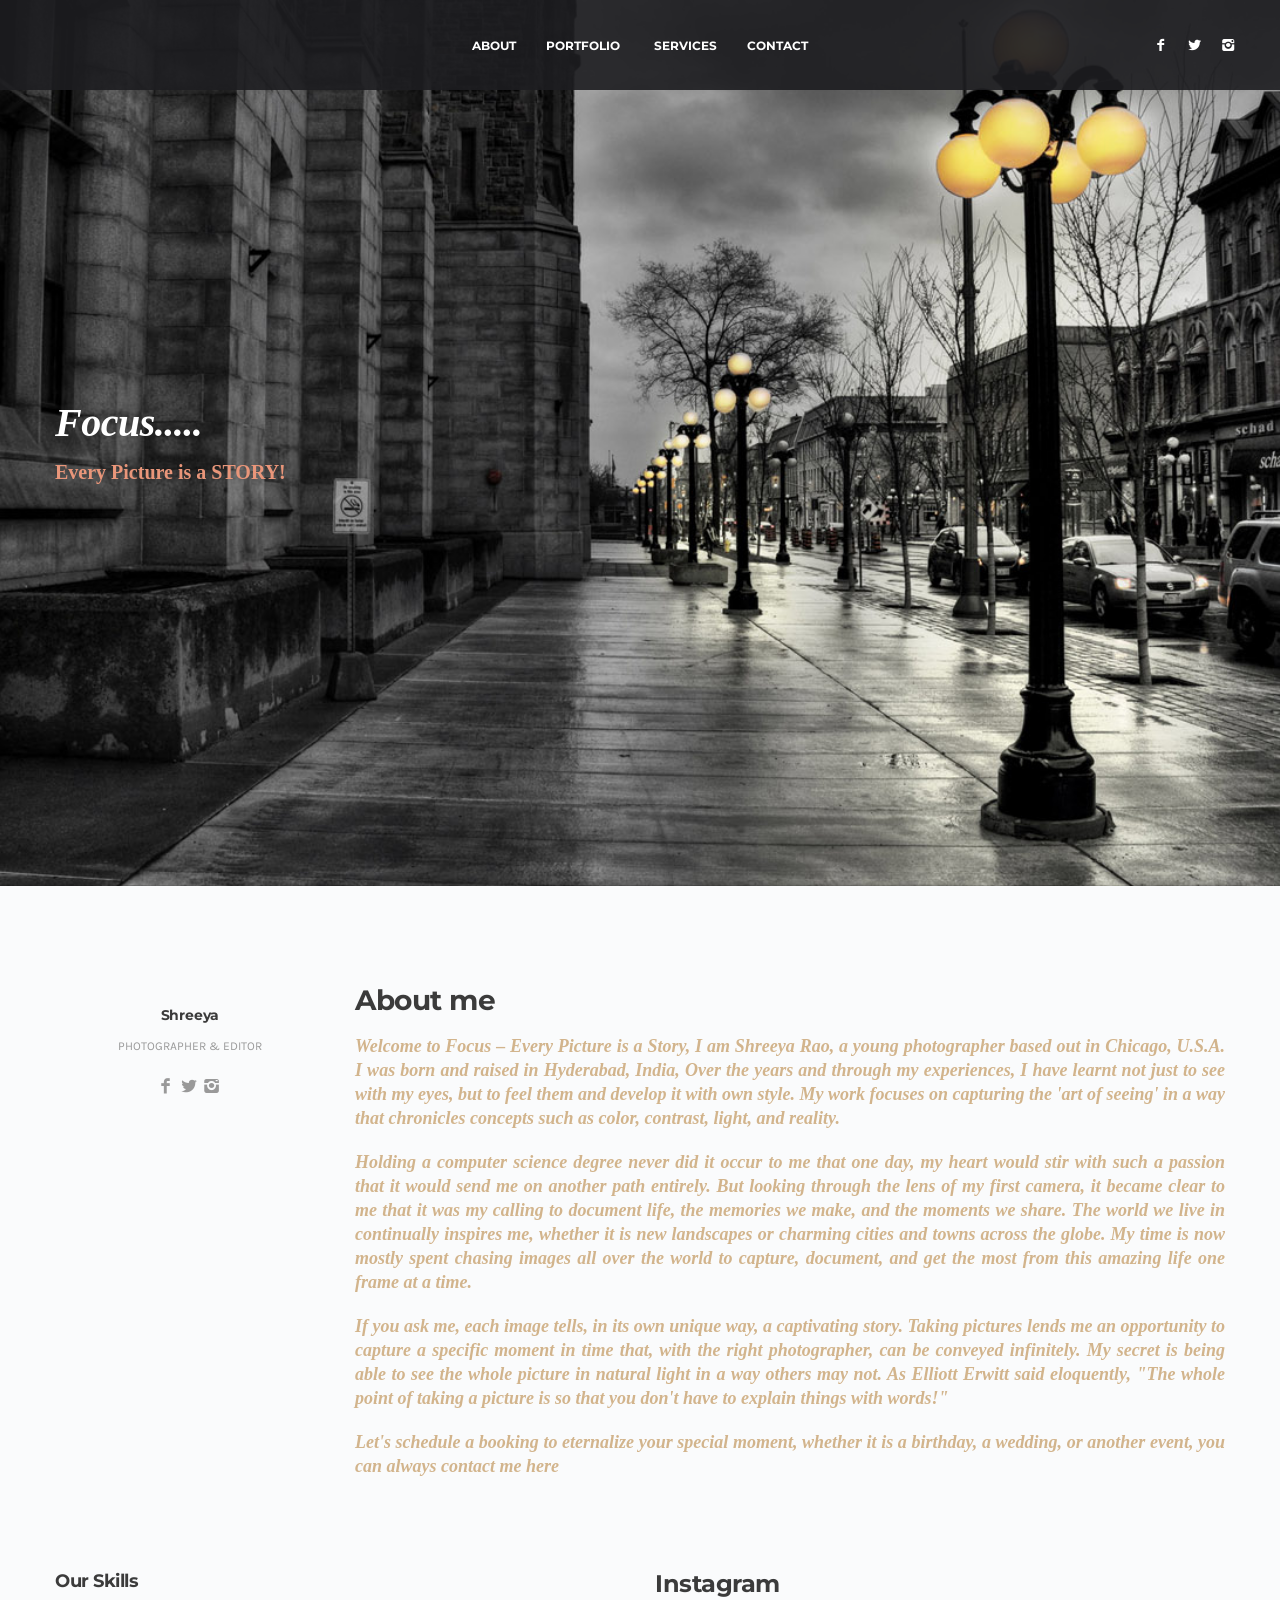
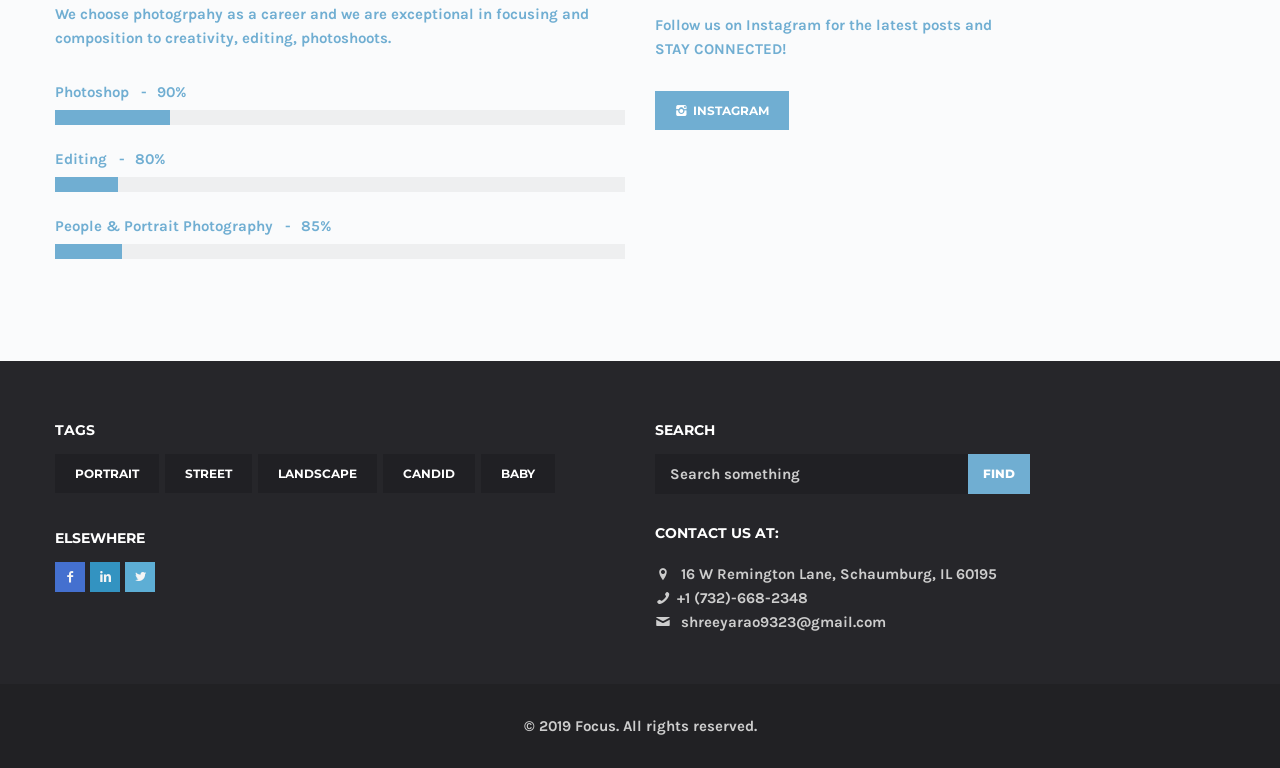
==== commit 9deb1a2f: "Update index.html" ====
--- a/index.html
+++ b/index.html
@@ -104,10 +104,10 @@
         
         <div class="col-sm-9">
           <h3 class="section-title">About me</h3>
-            <p style="text-align: justify; font-style: italic; font-family: Snell Roundhand; font-size: 18px; color: tan"> Welcome to Focus – Every Picture is a Story, I am Shreeya Rao, a young photographer based out in Chicago, U.S.A. I was born and raised in Hyderabad, India, Over the years and through my experiences, I have learnt not just to see with my eyes, but to feel them and develop it with own style. My work focuses on capturing the 'art of seeing' in a way that chronicles concepts such as color, contrast, light, and reality. </p>
-           <p style="text-align: justify; font-style: italic; font-family: Snell Roundhand; font-size: 18px; color: tan"> Holding a computer science degree never did it occur to me that one day, my heart would stir with such a passion that it would send me on another path entirely. But looking through the lens of my first camera, it became clear to me that it was my calling to document life, the memories we make, and the moments we share. The world we live in continually inspires me, whether it is new landscapes or charming cities and towns across the globe. My time is now mostly spent chasing images all over the world to capture, document, and get the most from this amazing life one frame at a time.  </p>
-           <p style="text-align: justify; font-style: italic; font-family: Snell Roundhand; font-size: 18px; color: tan">If you ask me, each image tells, in its own unique way, a captivating story. Taking pictures lends me an opportunity to capture a specific moment in time that, with the right photographer, can be conveyed infinitely. My secret is being able to see the whole picture in natural light in a way others may not. As Elliott Erwitt said eloquently, "The whole point of taking a picture is so that you don't have to explain things with words!" </p>
-<p style="text-align: justify; font-style: italic; font-family: Snell Roundhand; font-size: 18px; color: tan">Let's schedule a booking to eternalize your special moment, whether it is a birthday, a wedding, or another event, you can always contact me here <a href="contact.html".</a> </p> 
+            <p style="text-align: justify; font-style: italic; font-family: Snell Roundhand; font-size: 18px; color: tan"> <b> Welcome to Focus – Every Picture is a Story, I am Shreeya Rao, a young photographer based out in Chicago, U.S.A. I was born and raised in Hyderabad, India, Over the years and through my experiences, I have learnt not just to see with my eyes, but to feel them and develop it with own style. My work focuses on capturing the 'art of seeing' in a way that chronicles concepts such as color, contrast, light, and reality. </b> </p>
+           <p style="text-align: justify; font-style: italic; font-family: Snell Roundhand; font-size: 18px; color: tan"> <b> Holding a computer science degree never did it occur to me that one day, my heart would stir with such a passion that it would send me on another path entirely. But looking through the lens of my first camera, it became clear to me that it was my calling to document life, the memories we make, and the moments we share. The world we live in continually inspires me, whether it is new landscapes or charming cities and towns across the globe. My time is now mostly spent chasing images all over the world to capture, document, and get the most from this amazing life one frame at a time. </b> </p>
+           <p style="text-align: justify; font-style: italic; font-family: Snell Roundhand; font-size: 18px; color: tan"> <b> If you ask me, each image tells, in its own unique way, a captivating story. Taking pictures lends me an opportunity to capture a specific moment in time that, with the right photographer, can be conveyed infinitely. My secret is being able to see the whole picture in natural light in a way others may not. As Elliott Erwitt said eloquently, "The whole point of taking a picture is so that you don't have to explain things with words!" </b> </p>
+<p style="text-align: justify; font-style: italic; font-family: Snell Roundhand; font-size: 18px; color: tan"> <b> Let's schedule a booking to eternalize your special moment, whether it is a birthday, a wedding, or another event, you can always contact me here <a href="contact.html".</a> <b></p> 
  <br/> <br/>
       </div>
       <!--/.row -->
@@ -235,4 +235,4 @@
 <script src="style/js/jquery.themepunch.tools.min.js"></script> 
 <script src="style/js/scripts.js"></script>
 </body>
-</html>+</html>
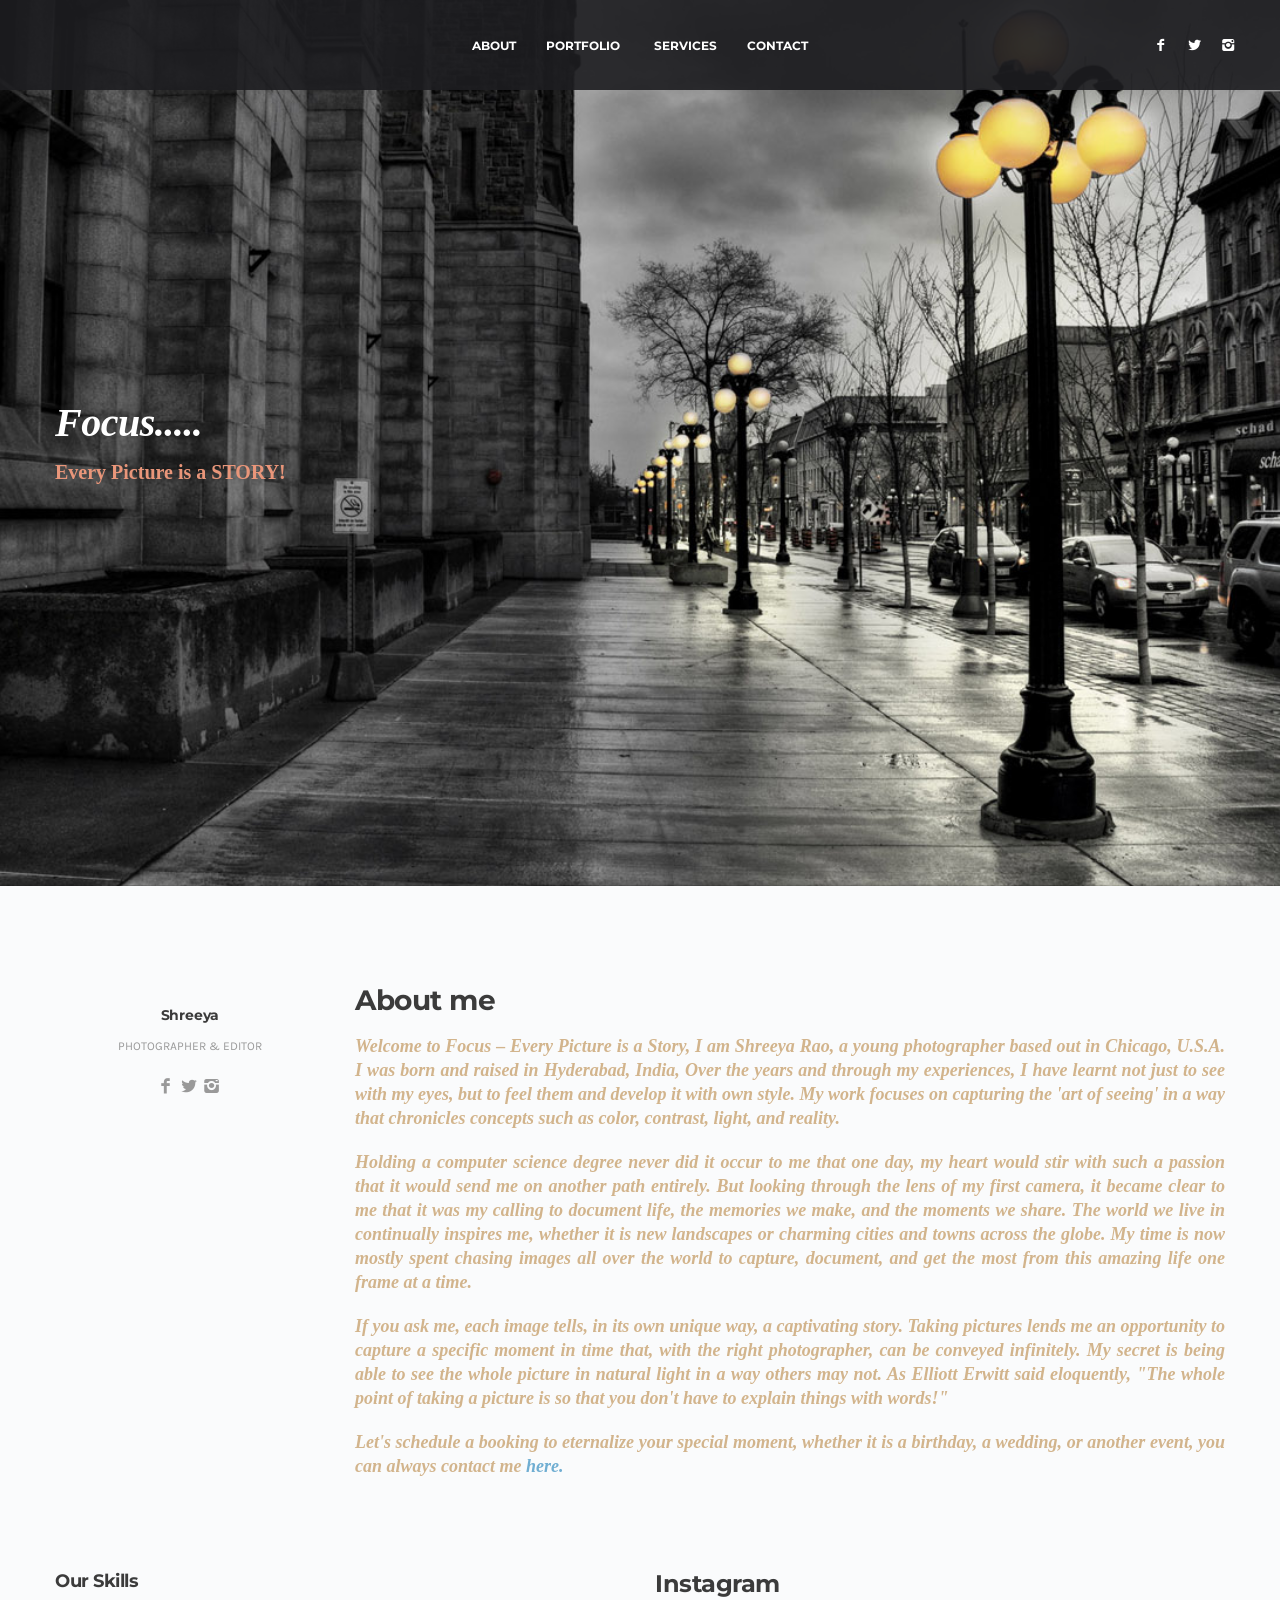
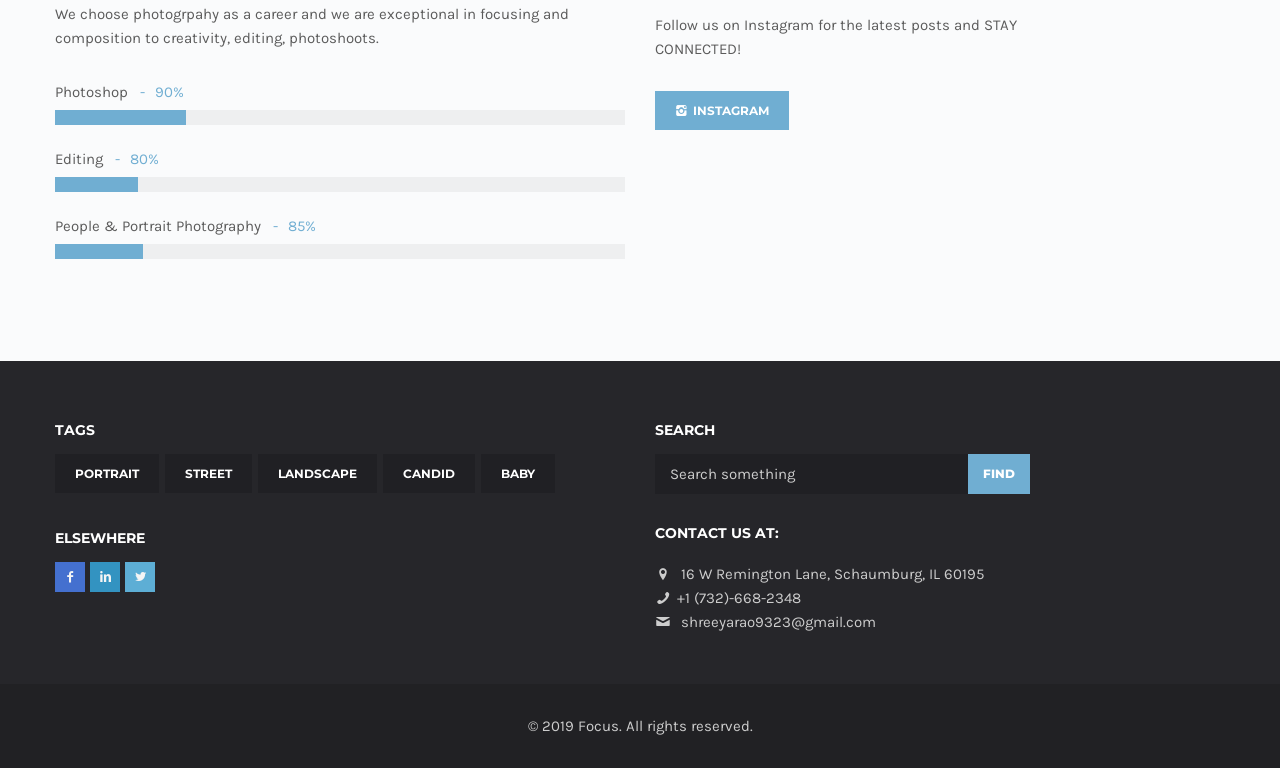
==== commit efc2f841: "Update index.html" ====
--- a/index.html
+++ b/index.html
@@ -107,7 +107,7 @@
             <p style="text-align: justify; font-style: italic; font-family: Snell Roundhand; font-size: 18px; color: tan"> <b> Welcome to Focus – Every Picture is a Story, I am Shreeya Rao, a young photographer based out in Chicago, U.S.A. I was born and raised in Hyderabad, India, Over the years and through my experiences, I have learnt not just to see with my eyes, but to feel them and develop it with own style. My work focuses on capturing the 'art of seeing' in a way that chronicles concepts such as color, contrast, light, and reality. </b> </p>
            <p style="text-align: justify; font-style: italic; font-family: Snell Roundhand; font-size: 18px; color: tan"> <b> Holding a computer science degree never did it occur to me that one day, my heart would stir with such a passion that it would send me on another path entirely. But looking through the lens of my first camera, it became clear to me that it was my calling to document life, the memories we make, and the moments we share. The world we live in continually inspires me, whether it is new landscapes or charming cities and towns across the globe. My time is now mostly spent chasing images all over the world to capture, document, and get the most from this amazing life one frame at a time. </b> </p>
            <p style="text-align: justify; font-style: italic; font-family: Snell Roundhand; font-size: 18px; color: tan"> <b> If you ask me, each image tells, in its own unique way, a captivating story. Taking pictures lends me an opportunity to capture a specific moment in time that, with the right photographer, can be conveyed infinitely. My secret is being able to see the whole picture in natural light in a way others may not. As Elliott Erwitt said eloquently, "The whole point of taking a picture is so that you don't have to explain things with words!" </b> </p>
-<p style="text-align: justify; font-style: italic; font-family: Snell Roundhand; font-size: 18px; color: tan"> <b> Let's schedule a booking to eternalize your special moment, whether it is a birthday, a wedding, or another event, you can always contact me here <a href="contact.html".</a> <b></p> 
+<p style="text-align: justify; font-style: italic; font-family: Snell Roundhand; font-size: 18px; color: tan"> <b> Let's schedule a booking to eternalize your special moment, whether it is a birthday, a wedding, or another event, you can always contact me <a href="contact.html"> here. </a> </b></p> 
  <br/> <br/>
       </div>
       <!--/.row -->
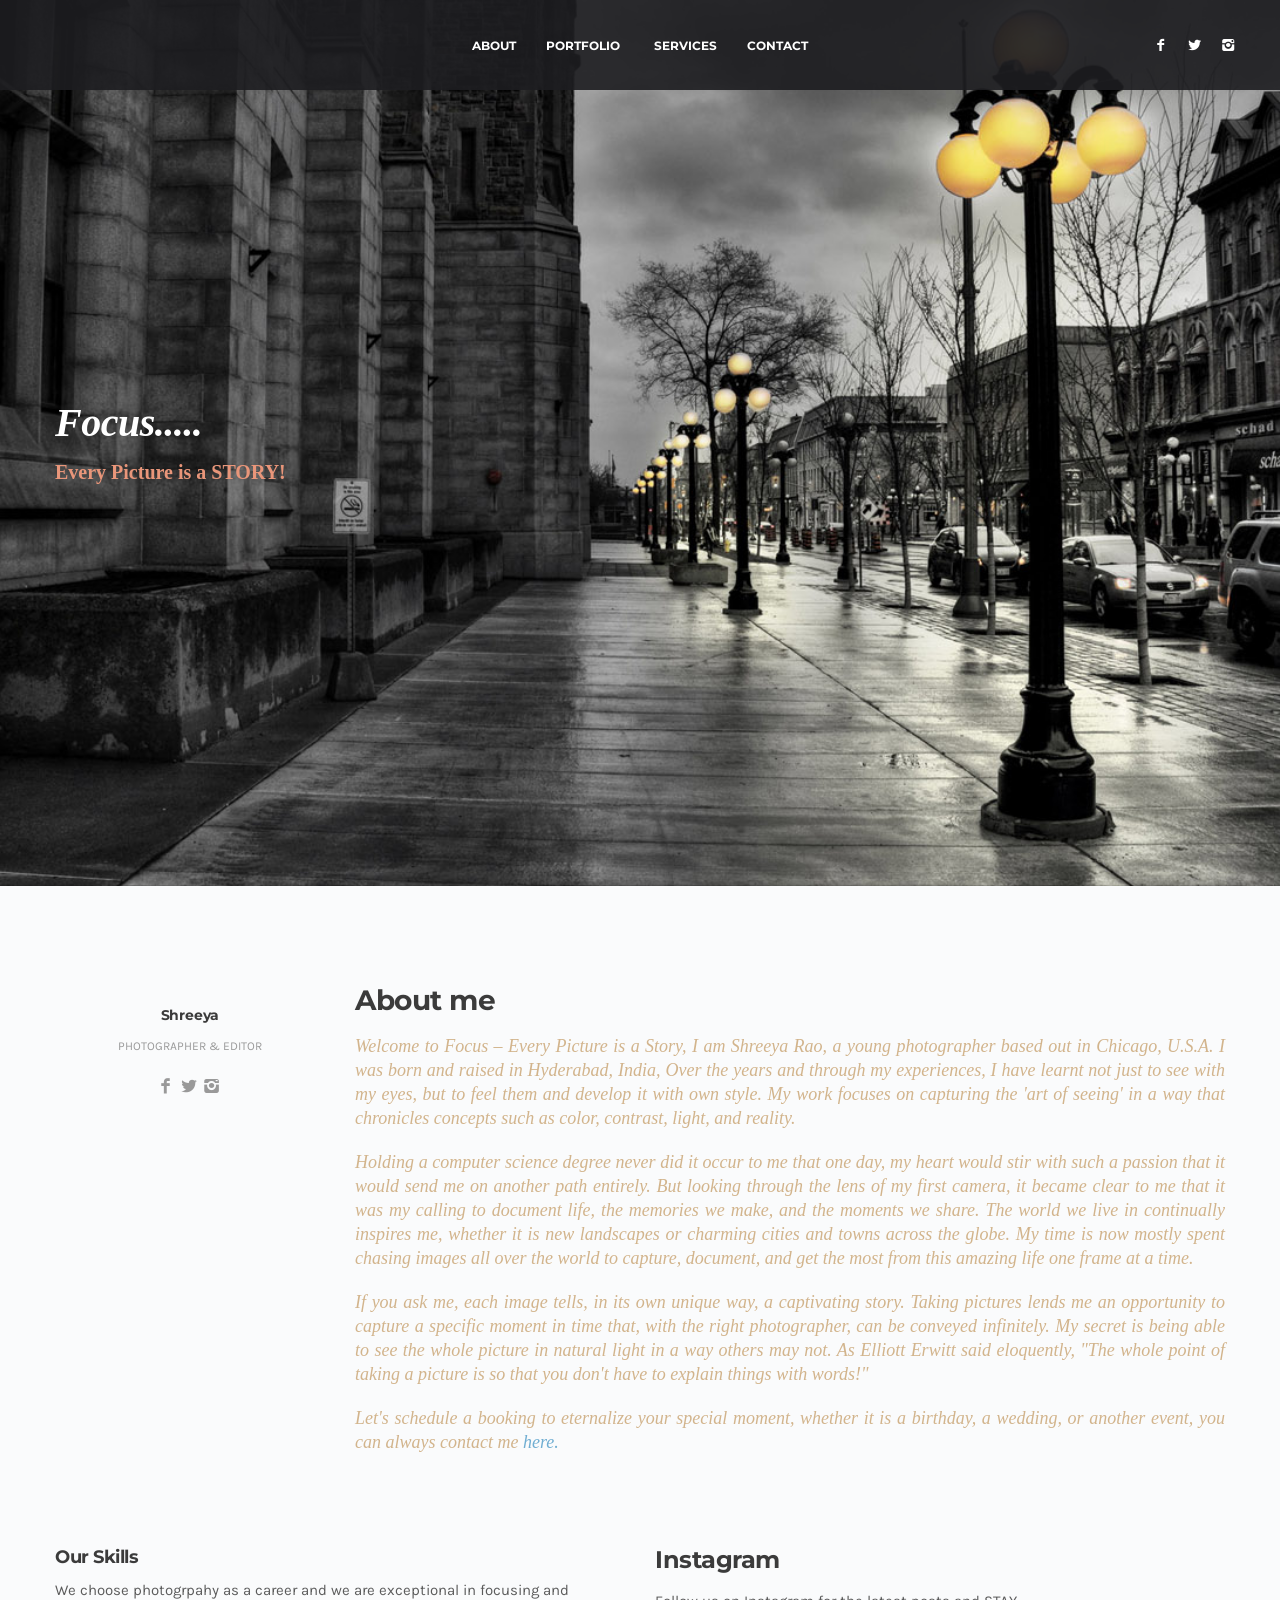
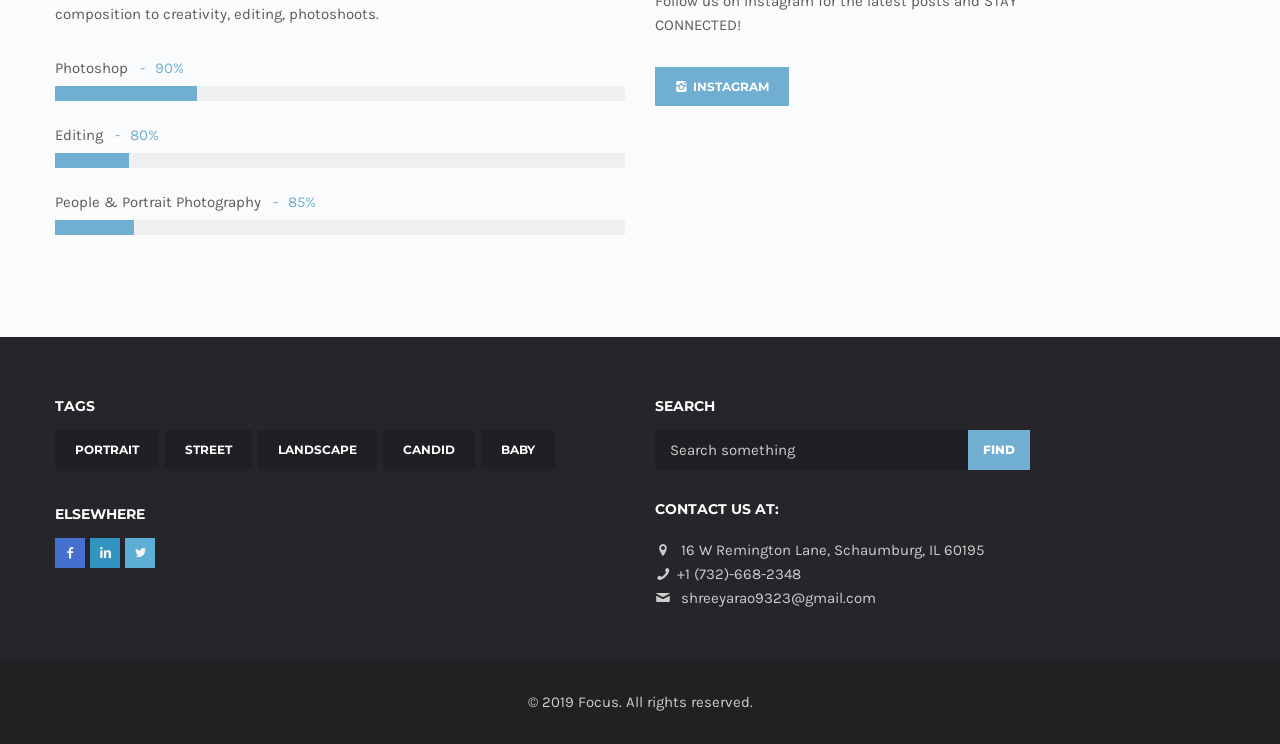
==== commit e8c65796: "Update index.html" ====
--- a/index.html
+++ b/index.html
@@ -104,10 +104,10 @@
         
         <div class="col-sm-9">
           <h3 class="section-title">About me</h3>
-            <p style="text-align: justify; font-style: italic; font-family: Snell Roundhand; font-size: 18px; color: tan"> <b> Welcome to Focus – Every Picture is a Story, I am Shreeya Rao, a young photographer based out in Chicago, U.S.A. I was born and raised in Hyderabad, India, Over the years and through my experiences, I have learnt not just to see with my eyes, but to feel them and develop it with own style. My work focuses on capturing the 'art of seeing' in a way that chronicles concepts such as color, contrast, light, and reality. </b> </p>
-           <p style="text-align: justify; font-style: italic; font-family: Snell Roundhand; font-size: 18px; color: tan"> <b> Holding a computer science degree never did it occur to me that one day, my heart would stir with such a passion that it would send me on another path entirely. But looking through the lens of my first camera, it became clear to me that it was my calling to document life, the memories we make, and the moments we share. The world we live in continually inspires me, whether it is new landscapes or charming cities and towns across the globe. My time is now mostly spent chasing images all over the world to capture, document, and get the most from this amazing life one frame at a time. </b> </p>
-           <p style="text-align: justify; font-style: italic; font-family: Snell Roundhand; font-size: 18px; color: tan"> <b> If you ask me, each image tells, in its own unique way, a captivating story. Taking pictures lends me an opportunity to capture a specific moment in time that, with the right photographer, can be conveyed infinitely. My secret is being able to see the whole picture in natural light in a way others may not. As Elliott Erwitt said eloquently, "The whole point of taking a picture is so that you don't have to explain things with words!" </b> </p>
-<p style="text-align: justify; font-style: italic; font-family: Snell Roundhand; font-size: 18px; color: tan"> <b> Let's schedule a booking to eternalize your special moment, whether it is a birthday, a wedding, or another event, you can always contact me <a href="contact.html"> here. </a> </b></p> 
+            <p style="text-align: justify; font-style: italic; font-family: Snell Roundhand; font-size: 18px; color: tan"> Welcome to Focus – Every Picture is a Story, I am Shreeya Rao, a young photographer based out in Chicago, U.S.A. I was born and raised in Hyderabad, India, Over the years and through my experiences, I have learnt not just to see with my eyes, but to feel them and develop it with own style. My work focuses on capturing the 'art of seeing' in a way that chronicles concepts such as color, contrast, light, and reality. </p>
+           <p style="text-align: justify; font-style: italic; font-family: Snell Roundhand; font-size: 18px; color: tan"> Holding a computer science degree never did it occur to me that one day, my heart would stir with such a passion that it would send me on another path entirely. But looking through the lens of my first camera, it became clear to me that it was my calling to document life, the memories we make, and the moments we share. The world we live in continually inspires me, whether it is new landscapes or charming cities and towns across the globe. My time is now mostly spent chasing images all over the world to capture, document, and get the most from this amazing life one frame at a time. </p>
+           <p style="text-align: justify; font-style: italic; font-family: Snell Roundhand; font-size: 18px; color: tan"> If you ask me, each image tells, in its own unique way, a captivating story. Taking pictures lends me an opportunity to capture a specific moment in time that, with the right photographer, can be conveyed infinitely. My secret is being able to see the whole picture in natural light in a way others may not. As Elliott Erwitt said eloquently, "The whole point of taking a picture is so that you don't have to explain things with words!" </p>
+<p style="text-align: justify; font-style: italic; font-family: Snell Roundhand; font-size: 18px; color: tan"> Let's schedule a booking to eternalize your special moment, whether it is a birthday, a wedding, or another event, you can always contact me <a href="contact.html"> here. </a> </p> 
  <br/> <br/>
       </div>
       <!--/.row -->
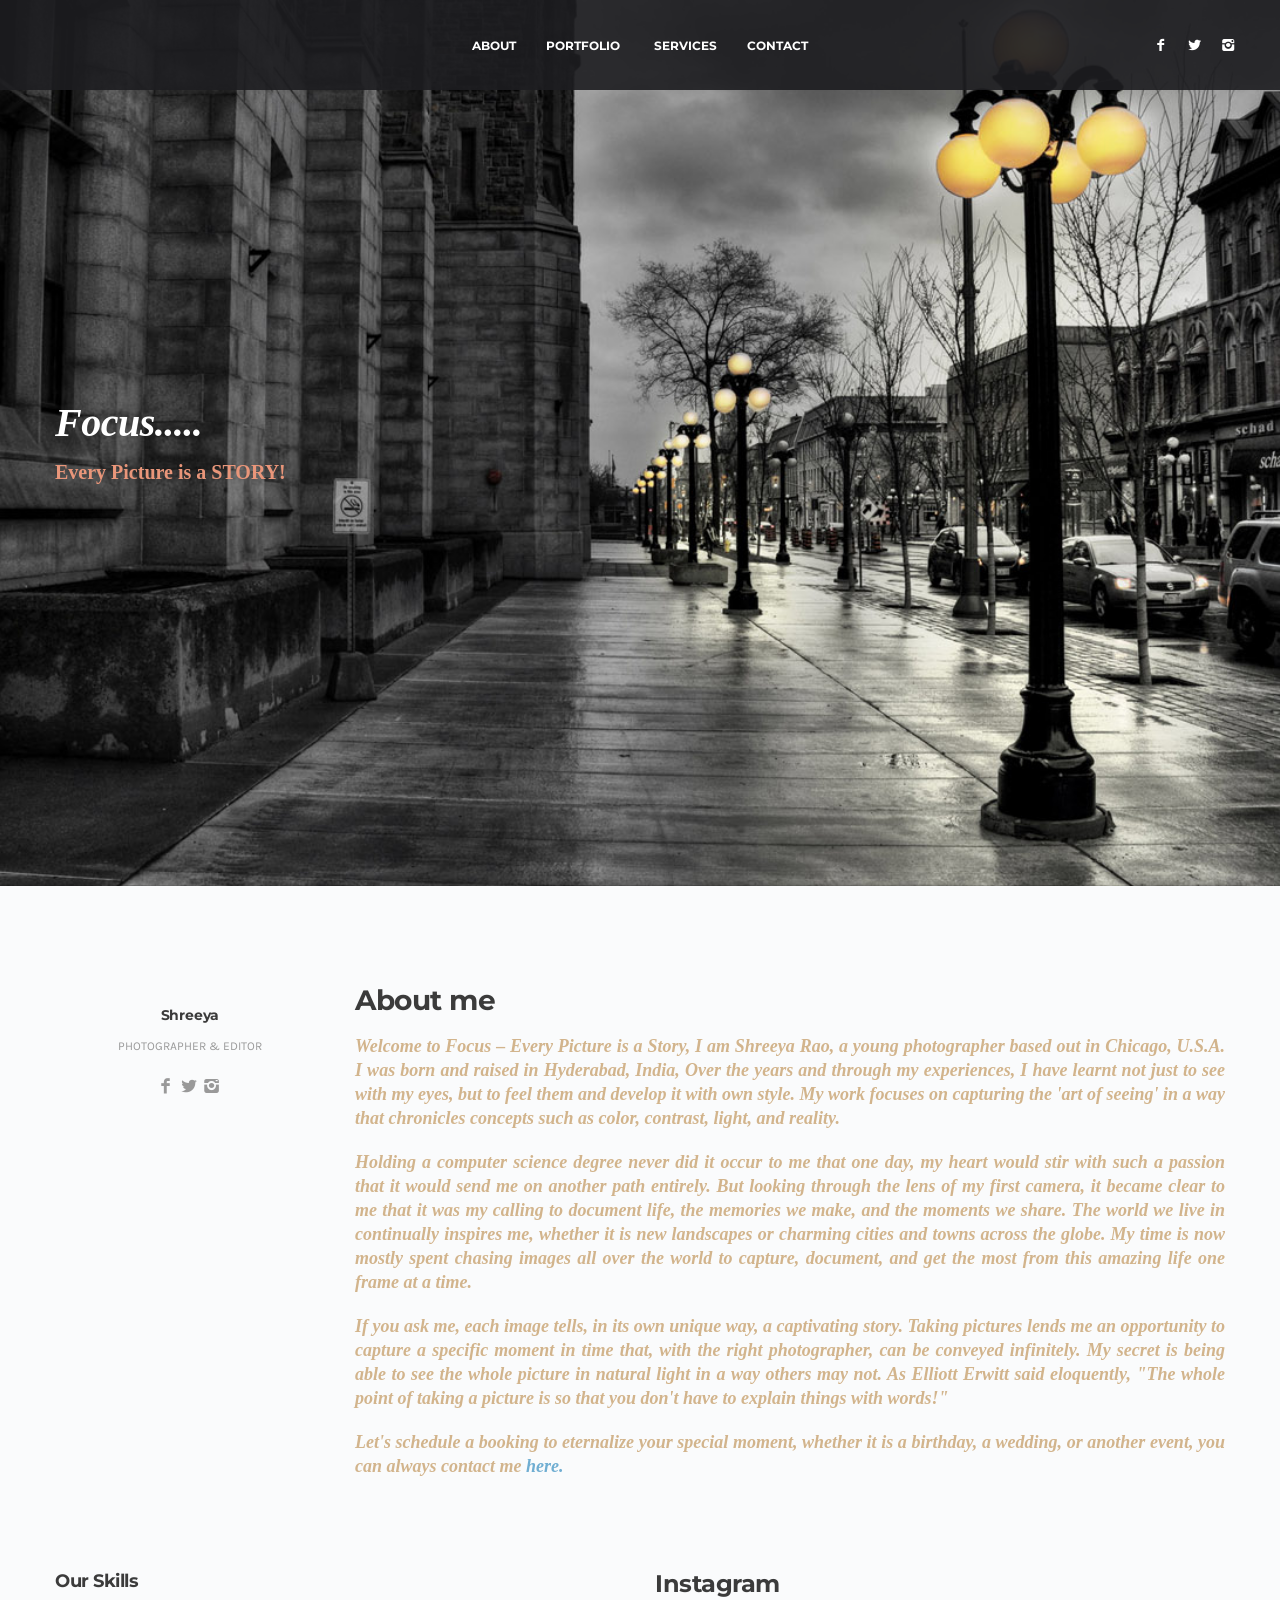
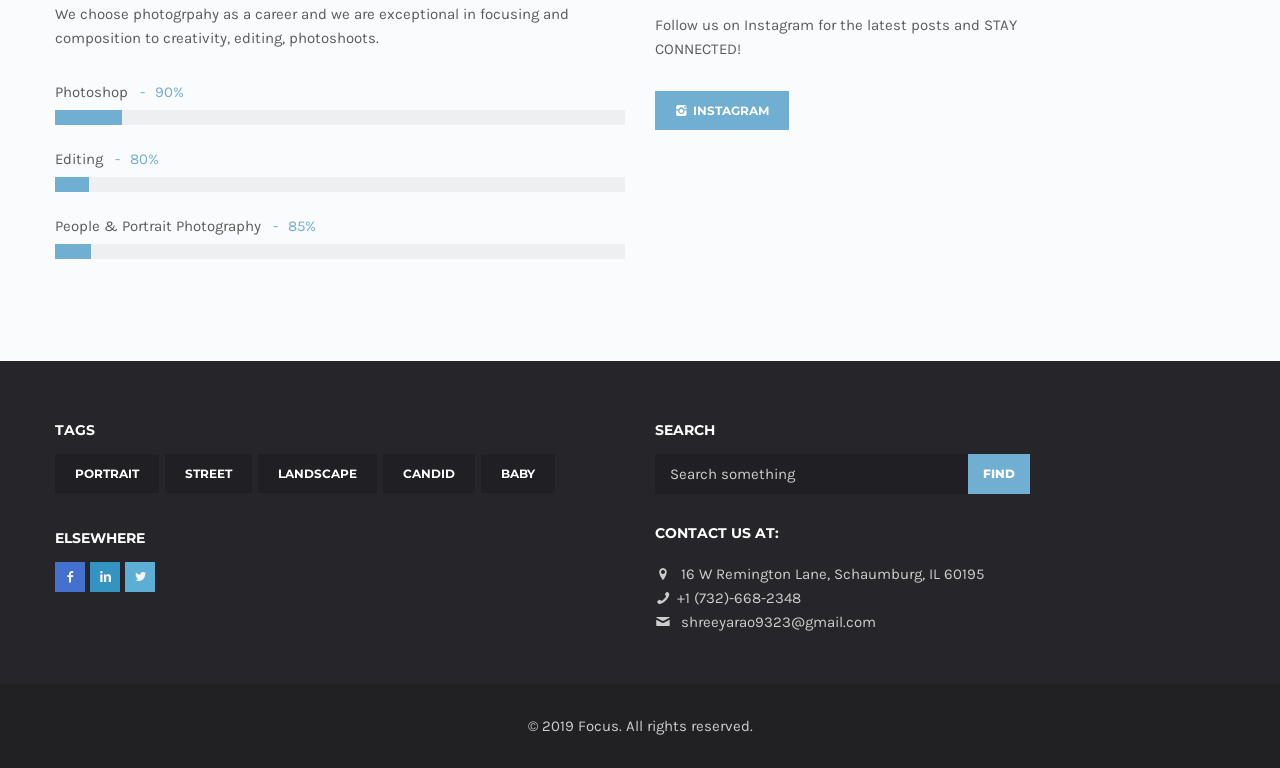
==== commit 088fa4ec: "Update index.html" ====
--- a/index.html
+++ b/index.html
@@ -104,10 +104,10 @@
         
         <div class="col-sm-9">
           <h3 class="section-title">About me</h3>
-            <p style="text-align: justify; font-style: italic; font-family: Snell Roundhand; font-size: 18px; color: tan"> Welcome to Focus – Every Picture is a Story, I am Shreeya Rao, a young photographer based out in Chicago, U.S.A. I was born and raised in Hyderabad, India, Over the years and through my experiences, I have learnt not just to see with my eyes, but to feel them and develop it with own style. My work focuses on capturing the 'art of seeing' in a way that chronicles concepts such as color, contrast, light, and reality. </p>
-           <p style="text-align: justify; font-style: italic; font-family: Snell Roundhand; font-size: 18px; color: tan"> Holding a computer science degree never did it occur to me that one day, my heart would stir with such a passion that it would send me on another path entirely. But looking through the lens of my first camera, it became clear to me that it was my calling to document life, the memories we make, and the moments we share. The world we live in continually inspires me, whether it is new landscapes or charming cities and towns across the globe. My time is now mostly spent chasing images all over the world to capture, document, and get the most from this amazing life one frame at a time. </p>
-           <p style="text-align: justify; font-style: italic; font-family: Snell Roundhand; font-size: 18px; color: tan"> If you ask me, each image tells, in its own unique way, a captivating story. Taking pictures lends me an opportunity to capture a specific moment in time that, with the right photographer, can be conveyed infinitely. My secret is being able to see the whole picture in natural light in a way others may not. As Elliott Erwitt said eloquently, "The whole point of taking a picture is so that you don't have to explain things with words!" </p>
-<p style="text-align: justify; font-style: italic; font-family: Snell Roundhand; font-size: 18px; color: tan"> Let's schedule a booking to eternalize your special moment, whether it is a birthday, a wedding, or another event, you can always contact me <a href="contact.html"> here. </a> </p> 
+            <p style="text-align: justify; font-style: italic; font-family: Snell Roundhand; font-size: 18px; color: tan"> <b> Welcome to Focus – Every Picture is a Story, I am Shreeya Rao, a young photographer based out in Chicago, U.S.A. I was born and raised in Hyderabad, India, Over the years and through my experiences, I have learnt not just to see with my eyes, but to feel them and develop it with own style. My work focuses on capturing the 'art of seeing' in a way that chronicles concepts such as color, contrast, light, and reality. </b></p>
+           <p style="text-align: justify; font-style: italic; font-family: Snell Roundhand; font-size: 18px; color: tan"> <b> Holding a computer science degree never did it occur to me that one day, my heart would stir with such a passion that it would send me on another path entirely. But looking through the lens of my first camera, it became clear to me that it was my calling to document life, the memories we make, and the moments we share. The world we live in continually inspires me, whether it is new landscapes or charming cities and towns across the globe. My time is now mostly spent chasing images all over the world to capture, document, and get the most from this amazing life one frame at a time. </b> </p>
+           <p style="text-align: justify; font-style: italic; font-family: Snell Roundhand; font-size: 18px; color: tan"> <b> If you ask me, each image tells, in its own unique way, a captivating story. Taking pictures lends me an opportunity to capture a specific moment in time that, with the right photographer, can be conveyed infinitely. My secret is being able to see the whole picture in natural light in a way others may not. As Elliott Erwitt said eloquently, "The whole point of taking a picture is so that you don't have to explain things with words!" </b> </p>
+<p style="text-align: justify; font-style: italic; font-family: Snell Roundhand; font-size: 18px; color: tan"> <b> Let's schedule a booking to eternalize your special moment, whether it is a birthday, a wedding, or another event, you can always contact me <a href="contact.html"> here. </a> </b> </p> 
  <br/> <br/>
       </div>
       <!--/.row -->
